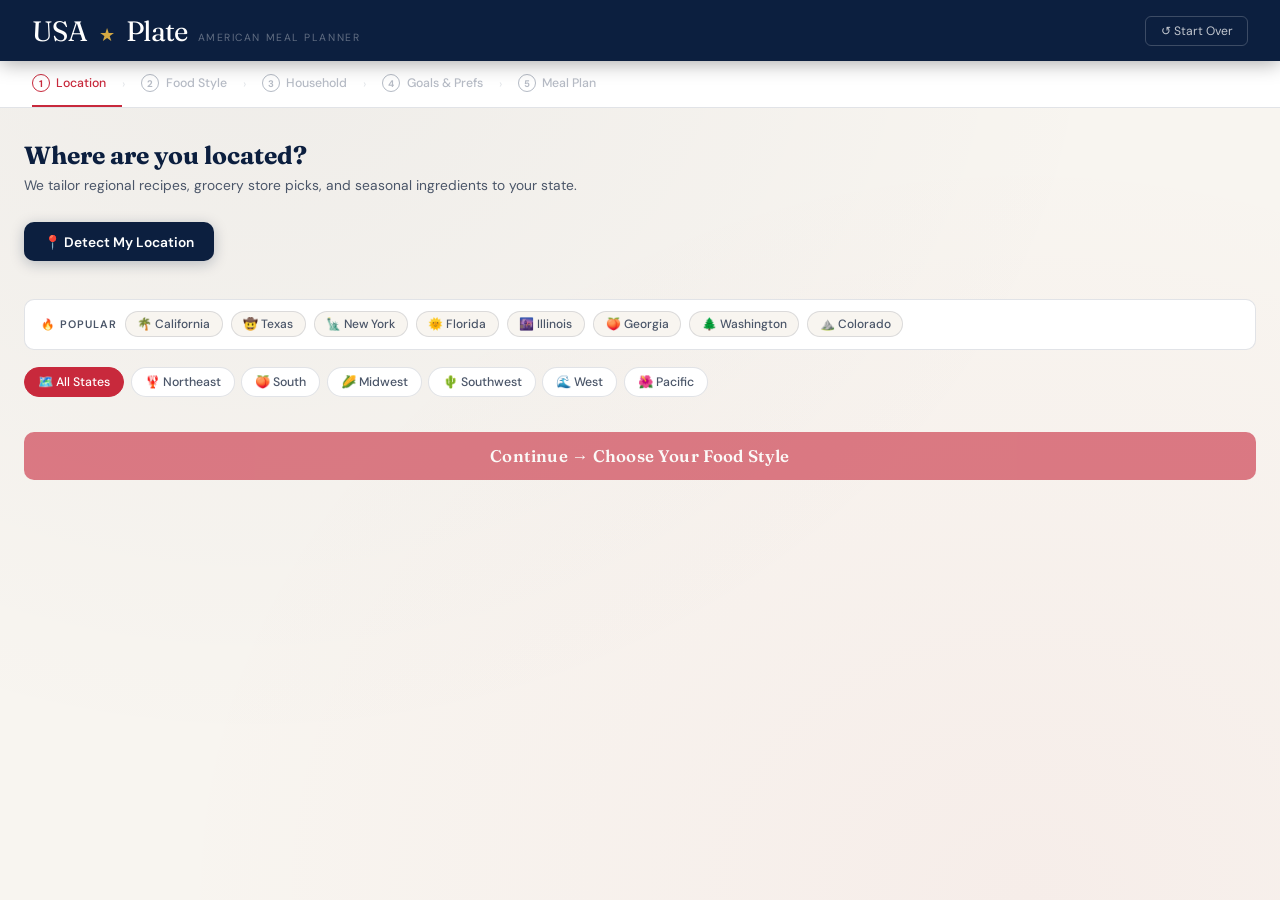
==== index.html @ 96b3f81d "Add files via upload" ====
<!DOCTYPE html>
<html lang="en">
<head>
<meta charset="UTF-8">
<meta name="viewport" content="width=device-width, initial-scale=1.0">
<title>USA Plate — American Meal Planner</title>
<link href="https://fonts.googleapis.com/css2?family=Fraunces:ital,opsz,wght@0,9..144,400;0,9..144,600;0,9..144,700;1,9..144,400&family=DM+Sans:opsz,wght@9..40,300;9..40,400;9..40,500;9..40,600&display=swap" rel="stylesheet">
<style>
:root{
  --navy:#0C1F3F;--red:#C8293C;--gold:#D4A843;--cream:#F8F5F0;--slate:#4A5568;--steel:#E2E8F0;
  --mint:#1A6B4A;--sky:#1A5F8A;--border:rgba(12,31,63,0.12);--shadow:0 4px 24px rgba(12,31,63,0.09);
  --red-light:rgba(200,41,60,0.08);--navy-light:rgba(12,31,63,0.06)
}
*{box-sizing:border-box;margin:0;padding:0}
body{font-family:'DM Sans',sans-serif;background:var(--cream);color:var(--navy);min-height:100vh;
  background-image:radial-gradient(ellipse at 20% 0%,rgba(12,31,63,0.04) 0%,transparent 60%),
  radial-gradient(ellipse at 80% 100%,rgba(200,41,60,0.04) 0%,transparent 60%)}

/* ── HEADER ── */
header{background:var(--navy);padding:.85rem 2rem;display:flex;align-items:center;justify-content:space-between;position:sticky;top:0;z-index:100;box-shadow:0 2px 20px rgba(0,0,0,0.35)}
.logo{display:flex;align-items:baseline;gap:.6rem}
.logo-text{font-family:'Fraunces',serif;font-size:1.75rem;color:#fff;letter-spacing:-.02em}
.logo-star{color:var(--gold);font-size:1.1rem;margin:0 .1rem}
.logo-tagline{font-size:.65rem;color:rgba(255,255,255,0.35);letter-spacing:.15em;text-transform:uppercase}
.hdr-btn{background:transparent;border:1px solid rgba(255,255,255,0.2);color:rgba(255,255,255,0.75);padding:.38rem .9rem;border-radius:6px;cursor:pointer;font-family:'DM Sans',sans-serif;font-size:.76rem;transition:all .2s}
.hdr-btn:hover{background:rgba(255,255,255,0.08);border-color:rgba(255,255,255,0.4);color:#fff}

/* ── STEP BAR ── */
.steps-bar{display:flex;align-items:center;background:#fff;border-bottom:1.5px solid var(--border);padding:0 2rem;overflow-x:auto;gap:0}
.step{display:flex;align-items:center;gap:.4rem;padding:.82rem 1rem .82rem 0;font-size:.77rem;font-weight:500;color:rgba(12,31,63,0.3);white-space:nowrap;border-bottom:2.5px solid transparent;transition:all .2s}
.step.active{color:var(--red);border-bottom-color:var(--red)}
.step.done{color:var(--mint);cursor:pointer}
.step-num{width:18px;height:18px;border-radius:50%;border:1.5px solid currentColor;display:flex;align-items:center;justify-content:center;font-size:.6rem;font-weight:700;flex-shrink:0}
.step.done .step-num{background:var(--mint);border-color:var(--mint);color:#fff}
.step-arrow{color:var(--border);margin-right:1rem;font-size:.75rem;flex-shrink:0}

main{max-width:1320px;margin:0 auto;padding:2rem 1.5rem}
.screen{display:none;animation:fadeUp .3s ease}
.screen.active{display:block}
@keyframes fadeUp{from{opacity:0;transform:translateY(10px)}to{opacity:1;transform:translateY(0)}}

.section-title{font-family:'Fraunces',serif;font-size:1.55rem;margin-bottom:.3rem;color:var(--navy)}
.section-sub{font-size:.86rem;color:var(--slate);margin-bottom:1.6rem;line-height:1.55}
.back-btn{background:transparent;border:1.5px solid var(--border);color:var(--slate);padding:.4rem .9rem;border-radius:7px;cursor:pointer;font-family:'DM Sans',sans-serif;font-size:.79rem;font-weight:500;display:flex;align-items:center;gap:.3rem;margin-bottom:1.2rem;transition:all .2s;width:fit-content}
.back-btn:hover{border-color:var(--red);color:var(--red)}

/* ── REGION PICKER ── */
.detect-btn{display:flex;align-items:center;gap:.5rem;background:var(--navy);color:#fff;border:none;padding:.65rem 1.25rem;border-radius:10px;cursor:pointer;font-family:'DM Sans',sans-serif;font-size:.86rem;font-weight:600;margin-bottom:1.2rem;transition:all .2s;box-shadow:0 3px 14px rgba(12,31,63,0.25)}
.detect-btn:hover{background:#1a3260;box-shadow:0 5px 20px rgba(12,31,63,0.35);transform:translateY(-1px)}
.detect-btn:disabled{opacity:.55;cursor:not-allowed;transform:none}
.detect-status{font-size:.76rem;color:var(--slate)}
.popular-row{display:flex;align-items:center;gap:.5rem;flex-wrap:wrap;margin-bottom:1.1rem;padding:.7rem 1rem;background:#fff;border:1px solid var(--border);border-radius:10px}
.popular-label{font-size:.68rem;font-weight:600;text-transform:uppercase;letter-spacing:.09em;color:var(--slate);flex-shrink:0}
.pop-chip{padding:.25rem .72rem;border:1.5px solid var(--border);border-radius:20px;cursor:pointer;font-size:.75rem;font-weight:500;background:var(--cream);color:var(--slate);transition:all .15s}
.pop-chip:hover{border-color:var(--red);color:var(--red)}
.pop-chip.sel{border-color:var(--red);background:var(--red-light);color:var(--red)}
.zone-tabs{display:flex;gap:.4rem;flex-wrap:wrap;margin-bottom:1rem}
.zone-tab{padding:.36rem .82rem;border:1.5px solid var(--border);border-radius:20px;cursor:pointer;font-size:.77rem;font-weight:500;background:#fff;color:var(--slate);transition:all .18s;font-family:'DM Sans',sans-serif}
.zone-tab:hover{border-color:var(--navy);color:var(--navy)}
.zone-tab.active{background:var(--red);color:#fff;border-color:var(--red)}
.state-grid{display:grid;grid-template-columns:repeat(auto-fill,minmax(150px,1fr));gap:.48rem;margin-bottom:1.2rem}
.state-card{padding:.58rem .82rem;border:1.5px solid var(--border);border-radius:9px;cursor:pointer;font-size:.81rem;font-weight:500;background:#fff;transition:all .15s;display:flex;align-items:center;gap:.4rem;color:var(--slate)}
.state-card:hover{border-color:var(--navy);color:var(--navy);background:var(--navy-light)}
.state-card.selected{border-color:var(--red);background:var(--red-light);color:var(--red);font-weight:600}
.state-flag{font-size:.95rem;flex-shrink:0}

/* ── CUISINE STYLE ── */
.style-grid{display:grid;grid-template-columns:repeat(auto-fill,minmax(200px,1fr));gap:.85rem;margin-bottom:1.6rem}
.style-card{border:1.5px solid var(--border);border-radius:13px;padding:1.1rem;cursor:pointer;background:#fff;transition:all .2s;position:relative;overflow:hidden}
.style-card::before{content:'';position:absolute;top:0;left:0;right:0;height:3px;background:var(--accent,var(--navy))}
.style-card:hover{border-color:var(--navy);box-shadow:var(--shadow)}
.style-card.selected{border-color:var(--red);box-shadow:0 0 0 3px rgba(200,41,60,0.1)}
.style-icon{font-size:1.6rem;margin-bottom:.45rem}
.style-name{font-weight:700;font-size:.9rem;margin-bottom:.18rem;color:var(--navy)}
.style-states{font-size:.7rem;color:var(--slate);line-height:1.4;margin-bottom:.2rem}
.style-desc{font-size:.68rem;color:var(--slate);font-style:italic;line-height:1.4}

/* ── HOUSEHOLD ── */
.panel{background:#fff;border-radius:12px;padding:1.2rem;border:1px solid var(--border);margin-bottom:1.1rem}
.panel-header{display:flex;align-items:center;justify-content:space-between;margin-bottom:.85rem}
.panel-title{font-family:'Fraunces',serif;font-size:1.05rem;display:flex;align-items:center;gap:.4rem}
.add-btn{background:var(--red);color:#fff;border:none;padding:.33rem .82rem;border-radius:6px;cursor:pointer;font-family:'DM Sans',sans-serif;font-size:.76rem;font-weight:600;transition:all .2s}
.add-btn:hover{background:#a8202f}
.person-row{display:grid;grid-template-columns:110px 1fr 130px 120px auto;gap:.5rem;margin-bottom:.5rem;align-items:center}
.person-col-headers{display:grid;grid-template-columns:110px 1fr 130px 120px 28px;gap:.5rem;margin-bottom:.3rem}
.fi{padding:.56rem .82rem;border:1.5px solid var(--border);border-radius:7px;font-family:'DM Sans',sans-serif;font-size:.83rem;background:var(--cream);outline:none;transition:border .2s;width:100%}
.fi:focus{border-color:var(--red);background:#fff}
.fi-date{padding:.53rem .68rem}
.remove-btn{width:28px;height:28px;border-radius:50%;border:1.5px solid var(--border);background:transparent;cursor:pointer;display:flex;align-items:center;justify-content:center;color:var(--slate);font-size:.85rem;transition:all .2s;flex-shrink:0}
.remove-btn:hover{border-color:var(--red);color:var(--red)}
.col-label{font-size:.63rem;font-weight:600;text-transform:uppercase;letter-spacing:.08em;color:var(--slate);padding-bottom:.3rem}

/* ── PREFS ── */
.meta-row{display:grid;grid-template-columns:1fr 1fr 1fr;gap:.9rem;margin-bottom:1.3rem}
.field-group{display:flex;flex-direction:column;gap:.3rem}
.field-label{font-size:.72rem;font-weight:600;text-transform:uppercase;letter-spacing:.07em;color:var(--slate)}
.field-select,.field-input{padding:.6rem .85rem;border:1.5px solid var(--border);border-radius:8px;font-family:'DM Sans',sans-serif;font-size:.85rem;background:#fff;outline:none;cursor:pointer;transition:border .2s;color:var(--navy)}
.field-select:focus,.field-input:focus{border-color:var(--red)}

/* DIET GOAL */
.goal-grid{display:grid;grid-template-columns:repeat(auto-fill,minmax(155px,1fr));gap:.65rem;margin-bottom:1.3rem}
.goal-chip{padding:.72rem 1rem;border:1.5px solid var(--border);border-radius:10px;cursor:pointer;background:#fff;transition:all .18s;display:flex;align-items:flex-start;gap:.55rem}
.goal-chip.selected{border-color:var(--red);background:var(--red-light)}
.goal-icon{font-size:1.3rem;flex-shrink:0;margin-top:.05rem}
.goal-label{font-size:.8rem;font-weight:600;color:var(--navy)}
.goal-desc{font-size:.67rem;color:var(--slate);line-height:1.35;margin-top:.1rem}

/* DIET TYPE */
.diet-grid{display:grid;grid-template-columns:repeat(auto-fill,minmax(145px,1fr));gap:.6rem;margin-bottom:1.3rem}
.diet-chip{padding:.65rem .9rem;border:1.5px solid var(--border);border-radius:10px;cursor:pointer;background:#fff;transition:all .18s;text-align:center}
.diet-chip.selected{border-color:var(--red);background:var(--red-light)}
.diet-chip-icon{font-size:1.2rem;margin-bottom:.2rem}
.diet-chip-label{font-size:.78rem;font-weight:600;color:var(--navy)}
.diet-chip-desc{font-size:.63rem;color:var(--slate);margin-top:.08rem}

/* OPTIONS */
.options-grid{display:grid;grid-template-columns:repeat(auto-fill,minmax(175px,1fr));gap:.6rem;margin-bottom:1.3rem}
.opt-card{border:1.5px solid var(--border);border-radius:9px;padding:.7rem .9rem;cursor:pointer;background:#fff;transition:all .18s;display:flex;align-items:center;gap:.55rem;font-size:.8rem;font-weight:500;color:var(--slate)}
.opt-card.active{border-color:var(--red);background:var(--red-light);color:var(--navy)}
.opt-card .opt-icon{font-size:1rem;flex-shrink:0}

/* CALORIE INPUT */
.calorie-row{display:flex;align-items:center;gap:.7rem;margin-bottom:1.3rem;flex-wrap:wrap}
.calorie-preset{padding:.3rem .7rem;border:1.5px solid var(--border);border-radius:20px;cursor:pointer;font-size:.75rem;font-weight:500;background:#fff;color:var(--slate);transition:all .15s}
.calorie-preset:hover,.calorie-preset.active{border-color:var(--red);color:var(--red)}

/* ── GENERATE ── */
.generate-btn{display:block;width:100%;padding:.85rem;background:var(--red);color:#fff;border:none;border-radius:10px;font-family:'Fraunces',serif;font-size:1.05rem;font-weight:600;cursor:pointer;transition:all .2s;letter-spacing:.01em;margin-top:1.2rem}
.generate-btn:hover{background:#a8202f;box-shadow:0 6px 20px rgba(200,41,60,0.3)}
.generate-btn:disabled{opacity:.6;cursor:not-allowed;box-shadow:none}

/* ── PLAN LAYOUT ── */
.plan-layout{display:grid;grid-template-columns:1fr 350px;gap:1.6rem;align-items:start}
.plan-toolbar{display:flex;align-items:center;justify-content:space-between;margin-bottom:1rem;flex-wrap:wrap;gap:.5rem}
.toolbar-left{display:flex;align-items:center;gap:.8rem}
.view-toggle{display:flex;background:#fff;border:1.5px solid var(--border);border-radius:8px;overflow:hidden}
.view-btn{padding:.38rem .88rem;font-size:.78rem;font-weight:500;cursor:pointer;border:none;background:transparent;font-family:'DM Sans',sans-serif;color:var(--slate);transition:all .18s}
.view-btn.active{background:var(--navy);color:#fff}
.view-label{font-size:.82rem;color:var(--slate);font-weight:500}
.nav-btn{padding:.38rem .85rem;background:#fff;border:1.5px solid var(--border);border-radius:7px;cursor:pointer;font-size:.78rem;font-weight:500;color:var(--slate);font-family:'DM Sans',sans-serif;transition:all .18s}
.nav-btn:hover:not(:disabled){border-color:var(--navy);color:var(--navy)}
.nav-btn:disabled{opacity:.38;cursor:default}

/* DAY CARDS */
.week-grid{display:grid;grid-template-columns:repeat(7,1fr);gap:.55rem}
.day-card{background:#fff;border:1.5px solid var(--border);border-radius:11px;overflow:hidden;transition:all .2s}
.day-card:hover{box-shadow:var(--shadow)}
.day-card.holiday-day{border-color:rgba(212,168,67,0.4);background:rgba(212,168,67,0.02)}
.day-card.eatout-day{border-color:rgba(26,95,138,0.3);background:rgba(26,95,138,0.02)}
.day-card.prepday-day{border-color:rgba(26,107,74,0.3);background:rgba(26,107,74,0.02)}
.day-header{background:var(--navy);padding:.42rem .62rem;display:flex;align-items:center;justify-content:space-between}
.day-card.holiday-day .day-header{background:var(--gold)}
.day-card.eatout-day .day-header{background:var(--sky)}
.day-card.prepday-day .day-header{background:var(--mint)}
.day-name{font-weight:700;font-size:.72rem;color:#fff}
.day-date-mini{font-size:.62rem;color:rgba(255,255,255,0.6)}
.day-meta{display:flex;gap:.28rem;flex-wrap:wrap}
.tag{display:inline-flex;align-items:center;gap:.18rem;font-size:.58rem;padding:.08rem .32rem;border-radius:10px;font-weight:600}
.tag.holiday{background:rgba(212,168,67,0.25);color:#7a5e00}
.tag.eatout{background:rgba(255,255,255,0.2);color:#fff}
.day-meals{padding:.52rem}
.meal-cell{padding:.38rem .44rem;border-radius:7px;background:var(--cream);margin-bottom:.35rem;position:relative}
.meal-cell:last-child{margin-bottom:0}
.meal-type{font-size:.59rem;font-weight:600;text-transform:uppercase;letter-spacing:.07em;color:var(--slate);display:flex;align-items:center;gap:.28rem;margin-bottom:.18rem}
.meal-dot{width:5px;height:5px;border-radius:50%;flex-shrink:0}
.meal-dot.breakfast{background:#D4A843}
.meal-dot.lunch{background:var(--red)}
.meal-dot.dinner{background:var(--navy)}
.meal-dot.snack{background:var(--mint)}
.meal-main{font-size:.77rem;font-weight:600;color:var(--navy);line-height:1.3}
.meal-side{font-size:.67rem;color:var(--slate);margin-top:.06rem}
.swap-btn{position:absolute;top:.32rem;right:.32rem;background:transparent;border:none;cursor:pointer;font-size:.7rem;color:var(--slate);opacity:0;transition:opacity .18s}
.meal-cell:hover .swap-btn{opacity:1}
.calorie-tag{font-size:.6rem;color:var(--mint);font-weight:600;margin-top:.12rem}
.macro-bar{height:3px;border-radius:2px;background:var(--steel);margin-top:.2rem;overflow:hidden;display:flex}
.macro-p{background:var(--red);height:100%}
.macro-c{background:var(--gold);height:100%}
.macro-f{background:var(--sky);height:100%}

/* PREP DAY BADGE */
.prep-badge{font-size:.59rem;font-weight:700;color:var(--mint);text-transform:uppercase;letter-spacing:.06em;padding:.08rem .36rem;background:rgba(26,107,74,0.1);border-radius:10px;display:inline-block;margin-top:.18rem}
.prep-time-badge{display:inline-flex;align-items:center;gap:.15rem;font-size:.59rem;font-weight:600;padding:.08rem .34rem;border-radius:10px;margin-top:.18rem}
.prep-time-badge.quick{background:rgba(26,107,74,0.1);color:var(--mint)}
.prep-time-badge.medium{background:rgba(212,168,67,0.12);color:#7a5e00}
.prep-time-badge.slow{background:rgba(200,41,60,0.08);color:var(--red)}
.repeat-warn{font-size:.58rem;color:var(--red);background:rgba(200,41,60,0.07);border-radius:4px;padding:.06rem .28rem;margin-top:.12rem;display:inline-block}

/* LEGEND */
.legend{display:flex;gap:.9rem;flex-wrap:wrap;margin-bottom:.8rem;font-size:.72rem;color:var(--slate)}
.legend-item{display:flex;align-items:center;gap:.3rem}
.legend-dot{width:7px;height:7px;border-radius:50%;flex-shrink:0}

/* MONTH VIEW */
.month-grid{display:grid;grid-template-columns:repeat(7,1fr);gap:.35rem;margin-bottom:.35rem}
.month-day-hdr{font-size:.66rem;font-weight:600;text-align:center;color:var(--slate);padding:.3rem 0}
.month-cell{background:#fff;border:1px solid var(--border);border-radius:7px;padding:.4rem;min-height:80px;cursor:pointer;transition:all .15s;position:relative;overflow:hidden}
.month-cell:hover{border-color:var(--red);box-shadow:0 2px 8px rgba(200,41,60,0.08)}
.month-cell.empty{background:transparent;border-color:transparent;cursor:default}
.month-num{font-size:.72rem;font-weight:700;color:var(--slate);margin-bottom:.22rem;display:flex;align-items:center;justify-content:space-between}
.month-dots{display:flex;gap:.18rem;align-items:center}
.mdot{width:5px;height:5px;border-radius:50%}
.mdot.holiday{background:var(--gold)}
.mdot.eatout{background:var(--sky)}
.month-meal-mini{font-size:.58rem;line-height:1.3;color:var(--navy)}
.month-meal-mini .mb{color:var(--slate)}
.month-holiday-bar{position:absolute;bottom:0;left:0;right:0;height:2.5px;background:var(--gold)}

/* ── SIDEBAR ── */
/* BUDGET */
.budget-panel{background:linear-gradient(135deg,var(--navy),#1a3260);border-radius:13px;padding:1rem 1.1rem;margin-bottom:.9rem;color:#fff;position:relative;overflow:hidden}
.budget-panel::before{content:'$';position:absolute;right:.8rem;top:50%;transform:translateY(-50%);font-size:4rem;font-family:'Fraunces',serif;color:rgba(255,255,255,0.05);font-weight:700;pointer-events:none}
.budget-title{font-family:'Fraunces',serif;font-size:.9rem;color:var(--gold);margin-bottom:.6rem;display:flex;align-items:center;gap:.4rem}
.budget-tier-row{display:flex;gap:.3rem;margin-bottom:.65rem}
.budget-tier{padding:.2rem .58rem;border-radius:20px;font-size:.66rem;font-weight:600;cursor:pointer;border:1px solid rgba(255,255,255,0.15);color:rgba(255,255,255,0.5);background:transparent;font-family:'DM Sans',sans-serif;transition:all .18s}
.budget-tier.active{background:var(--gold);color:var(--navy);border-color:var(--gold)}
.budget-totals{display:grid;grid-template-columns:1fr 1fr;gap:.5rem;margin-bottom:.55rem}
.budget-item{background:rgba(255,255,255,0.07);border-radius:8px;padding:.5rem .68rem}
.budget-item-label{font-size:.59rem;text-transform:uppercase;letter-spacing:.08em;color:rgba(255,255,255,0.42);margin-bottom:.16rem}
.budget-item-val{font-size:1.08rem;font-weight:700;color:var(--gold);font-family:'Fraunces',serif}
.budget-item-sub{font-size:.57rem;color:rgba(255,255,255,0.3);margin-top:.04rem}
.budget-bar-row{display:flex;gap:.32rem;align-items:center;margin-bottom:.12rem}
.budget-bar-label{font-size:.61rem;color:rgba(255,255,255,0.45);width:50px;flex-shrink:0}
.budget-bar-track{flex:1;height:5px;background:rgba(255,255,255,0.1);border-radius:3px;overflow:hidden}
.budget-bar-fill{height:100%;border-radius:3px;transition:width .5s ease}
.budget-bar-amt{font-size:.61rem;color:rgba(255,255,255,0.5);width:40px;text-align:right;flex-shrink:0}
.budget-tip{font-size:.63rem;color:rgba(212,168,67,0.85);background:rgba(212,168,67,0.1);border-radius:5px;padding:.2rem .48rem;text-align:center;margin-top:.4rem}

/* MACRO PANEL */
.macro-panel{background:#fff;border:1px solid var(--border);border-radius:12px;padding:.9rem;margin-bottom:.8rem}
.macro-title{font-size:.67rem;font-weight:700;text-transform:uppercase;letter-spacing:.09em;color:var(--slate);margin-bottom:.6rem}
.macro-week-bars{display:flex;flex-direction:column;gap:.4rem}
.macro-row{display:flex;align-items:center;gap:.45rem}
.macro-lbl{font-size:.67rem;color:var(--slate);width:58px;flex-shrink:0}
.macro-track{flex:1;height:7px;background:var(--steel);border-radius:4px;overflow:hidden}
.macro-fill{height:100%;border-radius:4px;transition:width .6s ease}
.macro-pct{font-size:.61rem;color:var(--slate);width:28px;text-align:right;flex-shrink:0}

/* SEASON BANNER */
.season-banner{border-radius:10px;padding:.58rem 1rem;margin-bottom:.8rem;display:flex;align-items:center;gap:.6rem;font-size:.79rem;font-weight:500;line-height:1.4}
.season-banner.summer{background:rgba(212,168,67,0.1);border:1px solid rgba(212,168,67,0.3);color:#7a5e00}
.season-banner.fall{background:rgba(200,41,60,0.07);border:1px solid rgba(200,41,60,0.2);color:var(--red)}
.season-banner.winter{background:rgba(12,31,63,0.06);border:1px solid rgba(12,31,63,0.15);color:var(--navy)}
.season-banner.spring{background:rgba(26,107,74,0.07);border:1px solid rgba(26,107,74,0.18);color:var(--mint)}

/* GROCERY */
.grocery-panel{background:#fff;border:1px solid var(--border);border-radius:13px;overflow:hidden;box-shadow:var(--shadow);position:sticky;top:4.1rem}
.grocery-header{background:var(--navy);padding:.82rem 1.1rem;display:flex;align-items:center;justify-content:space-between}
.grocery-header h3{color:var(--gold);font-family:'Fraunces',serif;font-size:.95rem}
.grocery-scope-badge{background:rgba(212,168,67,0.15);color:var(--gold);font-size:.63rem;font-weight:600;padding:.1rem .42rem;border-radius:20px}
.grocery-body{padding:.9rem;max-height:320px;overflow-y:auto}
.grocery-body::-webkit-scrollbar{width:3px}
.grocery-body::-webkit-scrollbar-thumb{background:var(--border);border-radius:3px}
.grocery-cat{margin-bottom:.82rem}
.grocery-cat-name{font-size:.63rem;font-weight:700;text-transform:uppercase;letter-spacing:.1em;color:var(--slate);margin-bottom:.32rem;padding-bottom:.18rem;border-bottom:1px solid var(--border)}
.grocery-item{display:flex;align-items:center;gap:.4rem;padding:.18rem 0;font-size:.77rem;border-bottom:1px dashed rgba(12,31,63,0.06);cursor:pointer;transition:opacity .2s}
.grocery-item:last-child{border-bottom:none}
.grocery-item.checked{opacity:.35;text-decoration:line-through}
.grocery-checkbox{width:13px;height:13px;border-radius:3px;border:1.5px solid var(--border);flex-shrink:0;display:flex;align-items:center;justify-content:center;font-size:.55rem;transition:all .18s}
.grocery-item.checked .grocery-checkbox{background:var(--mint);border-color:var(--mint);color:#fff}
.grocery-item-name{flex:1}
.grocery-qty{font-size:.67rem;color:var(--slate);font-weight:500;white-space:nowrap}
.grocery-tip-box{background:rgba(212,168,67,0.07);border-left:3px solid var(--gold);padding:.5rem .72rem;margin:.6rem .9rem 0;border-radius:0 6px 6px 0}
.grocery-tip-title{font-size:.63rem;font-weight:700;text-transform:uppercase;letter-spacing:.07em;color:var(--gold);margin-bottom:.14rem}
.grocery-tip-text{font-size:.72rem;color:var(--slate);line-height:1.45}
.grocery-actions{padding:.6rem .9rem .9rem;display:flex;flex-direction:column;gap:.38rem}
.grocery-btn{width:100%;padding:.56rem;background:transparent;border:1.5px solid var(--red);color:var(--red);border-radius:7px;cursor:pointer;font-family:'DM Sans',sans-serif;font-size:.75rem;font-weight:600;transition:all .18s;display:flex;align-items:center;justify-content:center;gap:.26rem}
.grocery-btn:hover{background:var(--red-light)}
.grocery-btn.dark{background:var(--navy);color:var(--gold);border-color:var(--navy)}
.grocery-btn.green{border-color:var(--mint);color:var(--mint)}
.grocery-btn.green:hover{background:rgba(26,107,74,0.07)}

/* MODAL */
.modal-overlay{position:fixed;inset:0;background:rgba(12,31,63,0.5);z-index:200;display:flex;align-items:center;justify-content:center;padding:1rem;opacity:0;pointer-events:none;transition:opacity .22s;backdrop-filter:blur(3px)}
.modal-overlay.open{opacity:1;pointer-events:all}
.modal{background:#fff;border-radius:16px;max-width:580px;width:100%;max-height:88vh;overflow-y:auto;box-shadow:0 20px 60px rgba(0,0,0,0.22);animation:modalIn .22s ease}
@keyframes modalIn{from{transform:scale(.96);opacity:0}to{transform:scale(1);opacity:1}}
.modal-header{background:var(--navy);padding:.9rem 1.2rem;border-radius:16px 16px 0 0;display:flex;align-items:center;justify-content:space-between;position:sticky;top:0;z-index:1}
.modal-title{color:var(--gold);font-family:'Fraunces',serif;font-size:1.02rem}
.modal-close{background:transparent;border:none;color:rgba(255,255,255,0.4);font-size:1.25rem;cursor:pointer;line-height:1;transition:color .2s}
.modal-close:hover{color:#fff}
.modal-body{padding:1.1rem}
.modal-meal-sec{margin-bottom:.9rem;padding-bottom:.9rem;border-bottom:1px solid var(--border)}
.modal-meal-sec:last-of-type{border-bottom:none}
.modal-meal-type{font-size:.66rem;font-weight:600;text-transform:uppercase;letter-spacing:.09em;color:var(--slate);margin-bottom:.32rem;display:flex;align-items:center;gap:.3rem}
.modal-meal-name{font-size:1rem;font-weight:700;font-family:'Fraunces',serif;margin-bottom:.14rem;color:var(--navy)}
.modal-meal-side{font-size:.79rem;color:var(--slate)}
.modal-macros{display:flex;gap:.6rem;margin-top:.35rem;flex-wrap:wrap}
.modal-macro{font-size:.67rem;padding:.1rem .42rem;border-radius:10px;font-weight:600}
.modal-macro.p{background:rgba(200,41,60,0.08);color:var(--red)}
.modal-macro.c{background:rgba(212,168,67,0.12);color:#7a5e00}
.modal-macro.f{background:rgba(26,95,138,0.08);color:var(--sky)}
.modal-macro.cal{background:rgba(12,31,63,0.07);color:var(--navy)}
.show-swap{font-size:.7rem;color:var(--red);background:transparent;border:none;cursor:pointer;font-family:'DM Sans',sans-serif;margin-top:.3rem;text-decoration:underline}
.swap-opts{display:grid;grid-template-columns:repeat(auto-fill,minmax(115px,1fr));gap:.3rem;margin-top:.5rem}
.swap-opt{padding:.36rem .58rem;border:1.5px solid var(--border);border-radius:6px;font-size:.73rem;cursor:pointer;transition:all .15s;background:#fff;font-family:'DM Sans',sans-serif;color:var(--slate)}
.swap-opt:hover{border-color:var(--red);color:var(--red)}

/* RECIPE */
.recipe-toggle{display:flex;align-items:center;gap:.35rem;font-size:.73rem;color:var(--mint);background:rgba(26,107,74,0.07);border:1px solid rgba(26,107,74,0.18);border-radius:7px;padding:.3rem .7rem;cursor:pointer;font-family:'DM Sans',sans-serif;font-weight:600;margin-top:.52rem;transition:all .18s;width:100%;justify-content:center}
.recipe-toggle:hover{background:rgba(26,107,74,0.12)}
.recipe-box{display:none;margin-top:.52rem;background:rgba(26,107,74,0.03);border:1px solid rgba(26,107,74,0.14);border-radius:9px;overflow:hidden;animation:fadeUp .2s ease}
.recipe-box.open{display:block}
.recipe-section-hdr{font-size:.63rem;font-weight:700;text-transform:uppercase;letter-spacing:.1em;padding:.48rem .82rem .22rem;color:var(--mint)}
.recipe-ingredients{padding:0 .82rem .48rem;display:flex;flex-direction:column;gap:.18rem}
.recipe-ing{font-size:.76rem;color:var(--navy);display:flex;align-items:baseline;gap:.38rem;padding:.1rem 0;border-bottom:1px dashed rgba(26,107,74,0.1)}
.recipe-ing:last-child{border-bottom:none}
.recipe-ing-amt{font-size:.68rem;color:var(--slate);min-width:62px;flex-shrink:0;font-weight:500}
.recipe-steps{padding:0 .82rem .65rem;counter-reset:step}
.recipe-step{font-size:.76rem;color:var(--navy);padding:.42rem 0 .42rem 1.85rem;border-bottom:1px dashed rgba(26,107,74,0.08);position:relative;line-height:1.45;counter-increment:step}
.recipe-step:last-child{border-bottom:none}
.recipe-step::before{content:counter(step);position:absolute;left:0;top:.4rem;width:1.28rem;height:1.28rem;background:var(--navy);color:#fff;border-radius:50%;font-size:.59rem;font-weight:700;display:flex;align-items:center;justify-content:center}
.recipe-tip{font-size:.7rem;color:var(--red);background:rgba(200,41,60,0.05);padding:.38rem .82rem;border-top:1px solid rgba(200,41,60,0.1);font-style:italic}
.recipe-no-data{font-size:.75rem;color:var(--slate);padding:.58rem .82rem;text-align:center}

/* BADGES */
.badge-row{display:flex;align-items:center;gap:.4rem;flex-wrap:wrap;margin-bottom:.9rem}
.info-badge{padding:.24rem .62rem;border-radius:20px;font-size:.7rem;font-weight:500;background:var(--red-light);color:var(--red);border:1px solid rgba(200,41,60,0.18)}
.info-badge.green{background:rgba(26,107,74,0.08);color:var(--mint);border-color:rgba(26,107,74,0.18)}
.info-badge.blue{background:rgba(26,95,138,0.08);color:var(--sky);border-color:rgba(26,95,138,0.18)}
.info-badge.gold{background:rgba(212,168,67,0.1);color:#7a5e00;border-color:rgba(212,168,67,0.25)}

.spinner{display:inline-block;width:15px;height:15px;border:2px solid rgba(255,255,255,0.3);border-top-color:#fff;border-radius:50%;animation:spin .6s linear infinite;vertical-align:middle;margin-right:.36rem}
@keyframes spin{to{transform:rotate(360deg)}}
.toast{position:fixed;bottom:1.5rem;left:50%;transform:translateX(-50%) translateY(20px);background:var(--navy);color:#fff;padding:.55rem 1.3rem;border-radius:30px;font-size:.82rem;font-weight:500;opacity:0;transition:all .3s;z-index:300;pointer-events:none;white-space:nowrap}
.toast.show{opacity:1;transform:translateX(-50%) translateY(0)}

/* PREP MODE BANNER */
.prep-mode-banner{border-radius:10px;padding:.65rem 1rem;margin-bottom:1rem;background:rgba(26,107,74,0.07);border:1px solid rgba(26,107,74,0.2);display:flex;align-items:flex-start;gap:.6rem}
.prep-mode-banner.hidden{display:none}
.prep-mode-icon{font-size:1.2rem;flex-shrink:0;margin-top:.05rem}
.prep-mode-text{font-size:.79rem;color:var(--mint);font-weight:500;line-height:1.4}

/* PRINT */
@media print{
  header,.steps-bar,.plan-toolbar .view-toggle,.nav-btn,.back-btn,.hdr-btn,.swap-btn,.grocery-actions,.grocery-tip-box,.show-swap,.swap-opts,.modal-overlay,.budget-panel,.macro-panel,.season-banner,.recipe-toggle,.recipe-box,.prep-mode-banner{display:none!important}
  body{background:white}
  .plan-layout{display:grid;grid-template-columns:1fr 220px;gap:.6rem}
  .grocery-panel{position:static;box-shadow:none}
  .grocery-body{max-height:none}
  .day-card{break-inside:avoid;box-shadow:none;margin-bottom:.42rem}
  main{padding:.4rem}
}
@media(max-width:1080px){.plan-layout{grid-template-columns:1fr}.grocery-panel{position:static}.week-grid{grid-template-columns:repeat(4,1fr)}}
@media(max-width:680px){.week-grid{grid-template-columns:repeat(2,1fr)}.meta-row{grid-template-columns:1fr 1fr}.goal-grid{grid-template-columns:1fr 1fr}}
</style>
</head>
<body>

<header>
  <div class="logo">
    <span class="logo-text">USA</span>
    <span class="logo-star">★</span>
    <span class="logo-text">Plate</span>
    <span class="logo-tagline">American Meal Planner</span>
  </div>
  <button class="hdr-btn" onclick="resetAll()">↺ Start Over</button>
</header>

<div class="steps-bar">
  <div class="step active" id="step1"><span class="step-num">1</span> Location</div>
  <span class="step-arrow">›</span>
  <div class="step" id="step2"><span class="step-num">2</span> Food Style</div>
  <span class="step-arrow">›</span>
  <div class="step" id="step3"><span class="step-num">3</span> Household</div>
  <span class="step-arrow">›</span>
  <div class="step" id="step4"><span class="step-num">4</span> Goals & Prefs</div>
  <span class="step-arrow">›</span>
  <div class="step" id="step5"><span class="step-num">5</span> Meal Plan</div>
</div>

<main>

<!-- S1: STATE -->
<div class="screen active" id="screen-state">
  <h2 class="section-title">Where are you located?</h2>
  <p class="section-sub">We tailor regional recipes, grocery store picks, and seasonal ingredients to your state.</p>
  <div style="display:flex;align-items:center;gap:.8rem;margin-bottom:1.2rem;flex-wrap:wrap">
    <button class="detect-btn" id="detect-btn" onclick="detectLocation()">📍 Detect My Location</button>
    <span id="detect-status" class="detect-status"></span>
  </div>
  <div class="popular-row">
    <span class="popular-label">🔥 Popular</span>
    <span class="pop-chip" onclick="selectState('California')">🌴 California</span>
    <span class="pop-chip" onclick="selectState('Texas')">🤠 Texas</span>
    <span class="pop-chip" onclick="selectState('New York')">🗽 New York</span>
    <span class="pop-chip" onclick="selectState('Florida')">🌞 Florida</span>
    <span class="pop-chip" onclick="selectState('Illinois')">🌆 Illinois</span>
    <span class="pop-chip" onclick="selectState('Georgia')">🍑 Georgia</span>
    <span class="pop-chip" onclick="selectState('Washington')">🌲 Washington</span>
    <span class="pop-chip" onclick="selectState('Colorado')">⛰️ Colorado</span>
  </div>
  <div class="zone-tabs" id="zone-tabs">
    <button class="zone-tab active" onclick="filterZone('all',this)">🗺️ All States</button>
    <button class="zone-tab" onclick="filterZone('northeast',this)">🦞 Northeast</button>
    <button class="zone-tab" onclick="filterZone('south',this)">🍑 South</button>
    <button class="zone-tab" onclick="filterZone('midwest',this)">🌽 Midwest</button>
    <button class="zone-tab" onclick="filterZone('southwest',this)">🌵 Southwest</button>
    <button class="zone-tab" onclick="filterZone('west',this)">🌊 West</button>
    <button class="zone-tab" onclick="filterZone('pacific',this)">🌺 Pacific</button>
  </div>
  <div class="state-grid" id="state-grid"></div>
  <button class="generate-btn" id="state-next-btn" onclick="goToStyle()" disabled>Continue → Choose Your Food Style</button>
</div>

<!-- S2: FOOD STYLE -->
<div class="screen" id="screen-style">
  <button class="back-btn" onclick="showScreen('screen-state',1)">← Back</button>
  <h2 class="section-title" id="style-title">Choose your food style</h2>
  <p class="section-sub" id="style-sub">Your region has strong food traditions. Pick one that matches your household's taste.</p>
  <div class="style-grid" id="style-grid"></div>
  <button class="generate-btn" onclick="showScreen('screen-persons',3)">Continue → Household Setup</button>
</div>

<!-- S3: HOUSEHOLD -->
<div class="screen" id="screen-persons">
  <button class="back-btn" onclick="showScreen('screen-style',2)">← Back</button>
  <h2 class="section-title">Your household</h2>
  <p class="section-sub">Add family members with any dietary needs. We'll personalize alternatives for each person.</p>
  <div class="panel">
    <div class="panel-header">
      <span class="panel-title">👨‍👩‍👧 Family Members</span>
      <button class="add-btn" onclick="addPerson()">+ Add Person</button>
    </div>
    <div class="person-col-headers">
      <div class="col-label">Name</div>
      <div class="col-label">Dietary Need</div>
      <div class="col-label">Birthday</div>
      <div class="col-label">Role</div>
      <div></div>
    </div>
    <div id="persons-list"></div>
  </div>
  <div style="display:flex;align-items:center;gap:.7rem;margin-bottom:1rem;flex-wrap:wrap">
    <label class="field-label">Household size for grocery scaling:</label>
    <select class="field-select" id="family-size" style="width:90px">
      <option>1</option><option>2</option><option selected>3</option><option>4</option>
      <option>5</option><option>6</option><option>7+</option>
    </select>
  </div>
  <button class="generate-btn" onclick="showScreen('screen-prefs',4)">Continue → Goals & Preferences</button>
</div>

<!-- S4: PREFS -->
<div class="screen" id="screen-prefs">
  <button class="back-btn" onclick="showScreen('screen-persons',3)">← Back</button>
  <h2 class="section-title">Goals & preferences</h2>
  <p class="section-sub">Tell us your health goals and eating style — we'll build your plan around them.</p>

  <div class="meta-row">
    <div class="field-group">
      <label class="field-label">Month</label>
      <select class="field-select" id="month-select">
        <option>January</option><option>February</option><option>March</option><option>April</option>
        <option>May</option><option>June</option><option>July</option><option>August</option>
        <option>September</option><option>October</option><option>November</option><option>December</option>
      </select>
    </div>
    <div class="field-group">
      <label class="field-label">Year</label>
      <select class="field-select" id="year-select">
        <option>2025</option><option selected>2026</option><option>2027</option>
      </select>
    </div>
    <div class="field-group">
      <label class="field-label">Dining out frequency</label>
      <select class="field-select" id="eatout-freq">
        <option value="never">Never / Cook all meals</option>
        <option value="weekend" selected>Weekends only</option>
        <option value="weekly">Once a week</option>
        <option value="twice">Twice a week</option>
      </select>
    </div>
  </div>

  <div class="field-label" style="margin-bottom:.6rem">🎯 Health Goal</div>
  <div class="goal-grid" id="goal-grid">
    <div class="goal-chip selected" id="goal-balanced" onclick="selectGoal('balanced')"><div class="goal-icon">⚖️</div><div><div class="goal-label">Balanced</div><div class="goal-desc">Well-rounded nutrition, no restrictions</div></div></div>
    <div class="goal-chip" id="goal-weightloss" onclick="selectGoal('weightloss')"><div class="goal-icon">🔥</div><div><div class="goal-label">Weight Loss</div><div class="goal-desc">Calorie deficit, high protein, lower carbs</div></div></div>
    <div class="goal-chip" id="goal-muscle" onclick="selectGoal('muscle')"><div class="goal-icon">💪</div><div><div class="goal-label">Muscle Gain</div><div class="goal-desc">High protein, calorie surplus</div></div></div>
    <div class="goal-chip" id="goal-heart" onclick="selectGoal('heart')"><div class="goal-icon">❤️</div><div><div class="goal-label">Heart Healthy</div><div class="goal-desc">Low sodium, healthy fats, fiber-rich</div></div></div>
    <div class="goal-chip" id="goal-keto" onclick="selectGoal('keto')"><div class="goal-icon">🥑</div><div><div class="goal-label">Keto / Low-Carb</div><div class="goal-desc">Under 50g net carbs, high fat</div></div></div>
    <div class="goal-chip" id="goal-mediterranean" onclick="selectGoal('mediterranean')"><div class="goal-icon">🫒</div><div><div class="goal-label">Mediterranean</div><div class="goal-desc">Olive oil, fish, legumes, whole grains</div></div></div>
  </div>

  <div class="field-label" style="margin-bottom:.6rem">🍽️ Dietary Type</div>
  <div class="diet-grid" id="diet-grid">
    <div class="diet-chip selected" id="diet-omnivore" onclick="selectDiet('omnivore')"><div class="diet-chip-icon">🍗</div><div class="diet-chip-label">Omnivore</div><div class="diet-chip-desc">Meat, fish, everything</div></div>
    <div class="diet-chip" id="diet-vegetarian" onclick="selectDiet('vegetarian')"><div class="diet-chip-icon">🥦</div><div class="diet-chip-label">Vegetarian</div><div class="diet-chip-desc">No meat or fish</div></div>
    <div class="diet-chip" id="diet-vegan" onclick="selectDiet('vegan')"><div class="diet-chip-icon">🌱</div><div class="diet-chip-label">Vegan</div><div class="diet-chip-desc">No animal products</div></div>
    <div class="diet-chip" id="diet-glutenfree" onclick="selectDiet('glutenfree')"><div class="diet-chip-icon">🌾</div><div class="diet-chip-label">Gluten-Free</div><div class="diet-chip-desc">No wheat, barley, rye</div></div>
    <div class="diet-chip" id="diet-dairyfree" onclick="selectDiet('dairyfree')"><div class="diet-chip-icon">🥛</div><div class="diet-chip-label">Dairy-Free</div><div class="diet-chip-desc">No milk products</div></div>
    <div class="diet-chip" id="diet-pescatarian" onclick="selectDiet('pescatarian')"><div class="diet-chip-icon">🐟</div><div class="diet-chip-label">Pescatarian</div><div class="diet-chip-desc">Fish but no meat</div></div>
  </div>

  <div class="field-label" style="margin-bottom:.5rem">🔧 Options</div>
  <div class="options-grid" id="options-grid">
    <div class="opt-card" id="opt-mealprep" onclick="toggleOpt('mealprep')"><span class="opt-icon">🥡</span> Sunday Meal Prep Mode</div>
    <div class="opt-card" id="opt-holidays" onclick="toggleOpt('holidays')"><span class="opt-icon">🎆</span> US Holiday Menus</div>
    <div class="opt-card" id="opt-snacks" onclick="toggleOpt('snacks')"><span class="opt-icon">🥨</span> Include Snacks</div>
    <div class="opt-card" id="opt-leftovers" onclick="toggleOpt('leftovers')"><span class="opt-icon">♻️</span> Use Leftovers</div>
    <div class="opt-card" id="opt-budget" onclick="toggleOpt('budget')"><span class="opt-icon">💰</span> Budget-Conscious</div>
    <div class="opt-card" id="opt-quick" onclick="toggleOpt('quick')"><span class="opt-icon">⚡</span> 30-Min Meals Only</div>
  </div>

  <button class="generate-btn" id="gen-btn" onclick="generatePlan()">✨ Generate My Meal Plan</button>
</div>

<!-- S5: PLAN -->
<div class="screen" id="screen-plan">
  <button class="back-btn" onclick="showScreen('screen-prefs',4)">← Edit Preferences</button>
  <div class="badge-row" id="plan-badges"></div>

  <div class="plan-layout">
    <div>
      <div class="plan-toolbar">
        <div class="toolbar-left">
          <div class="view-toggle">
            <button class="view-btn active" id="vbtn-week" onclick="switchView('week')">📋 Weekly</button>
            <button class="view-btn" id="vbtn-month" onclick="switchView('month')">📅 Monthly</button>
          </div>
          <span class="view-label" id="view-label">Week 1</span>
        </div>
        <div style="display:flex;gap:.4rem">
          <button class="nav-btn" id="prev-btn" onclick="navigate(-1)" disabled>← Prev</button>
          <button class="nav-btn" id="next-btn" onclick="navigate(1)">Next →</button>
        </div>
      </div>
      <div class="legend" id="legend-row"></div>
      <div class="prep-mode-banner hidden" id="prep-banner">
        <span class="prep-mode-icon">🥡</span>
        <span class="prep-mode-text"><strong>Meal Prep Sunday active:</strong> Sundays show batch-cooking sessions. Ingredients prepped on Sunday carry through the week — saving you ~3 hrs of weeknight cooking.</span>
      </div>
      <div id="week-view"></div>
      <div id="month-view" style="display:none"></div>
    </div>

    <div>
      <!-- BUDGET -->
      <div class="budget-panel" id="budget-panel">
        <div class="budget-title">💵 Monthly Food Budget</div>
        <div class="budget-tier-row">
          <button class="budget-tier" id="bt-thrifty" onclick="setBudgetTier('thrifty')">🏷️ Thrifty</button>
          <button class="budget-tier active" id="bt-moderate" onclick="setBudgetTier('moderate')">🛒 Moderate</button>
          <button class="budget-tier" id="bt-liberal" onclick="setBudgetTier('liberal')">🛍️ Liberal</button>
        </div>
        <div class="budget-totals">
          <div class="budget-item"><div class="budget-item-label">Monthly Total</div><div class="budget-item-val" id="b-monthly">$0</div><div class="budget-item-sub" id="b-family-note">for family</div></div>
          <div class="budget-item"><div class="budget-item-label">Per Person / Day</div><div class="budget-item-val" id="b-perday">$0</div><div class="budget-item-sub">avg all meals</div></div>
        </div>
        <div id="budget-breakdown"></div>
        <div class="budget-tip" id="budget-tip"></div>
      </div>

      <!-- SEASON -->
      <div class="season-banner hidden" id="season-banner"></div>

      <!-- MACRO PANEL -->
      <div class="macro-panel" id="macro-panel">
        <div class="macro-title">📊 This Week's Macro Split</div>
        <div class="macro-week-bars" id="macro-bars"></div>
      </div>

      <!-- GROCERY -->
      <div class="grocery-panel">
        <div class="grocery-header"><h3>🛒 Grocery List</h3><span class="grocery-scope-badge" id="grocery-scope">This Week</span></div>
        <div class="grocery-body" id="grocery-body"></div>
        <div class="grocery-tip-box"><div class="grocery-tip-title">💡 Tip</div><div class="grocery-tip-text" id="shopping-tip"></div></div>
        <div class="grocery-actions">
          <button class="grocery-btn green" onclick="copyGrocery()">📋 Copy to Clipboard</button>
          <button class="grocery-btn" onclick="shareWA()">💬 Share via Text/WhatsApp</button>
          <button class="grocery-btn" onclick="resetChecks()">↺ Reset Checklist</button>
          <button class="grocery-btn dark" onclick="window.print()">🖨️ Print Plan + List</button>
        </div>
      </div>
    </div>
  </div>
</div>

</main>

<!-- MODAL -->
<div class="modal-overlay" id="modal-overlay" onclick="closeModal(event)">
  <div class="modal">
    <div class="modal-header"><span class="modal-title" id="modal-title">Day Detail</span><button class="modal-close" onclick="closeModalDirect()">×</button></div>
    <div class="modal-body" id="modal-body"></div>
  </div>
</div>
<div class="toast" id="toast"></div>

<script>
// ══════════════════ DATA ══════════════════

const STATES=["Alabama","Alaska","Arizona","Arkansas","California","Colorado","Connecticut","Delaware","Florida","Georgia","Hawaii","Idaho","Illinois","Indiana","Iowa","Kansas","Kentucky","Louisiana","Maine","Maryland","Massachusetts","Michigan","Minnesota","Mississippi","Missouri","Montana","Nebraska","Nevada","New Hampshire","New Jersey","New Mexico","New York","North Carolina","North Dakota","Ohio","Oklahoma","Oregon","Pennsylvania","Rhode Island","South Carolina","South Dakota","Tennessee","Texas","Utah","Vermont","Virginia","Washington","West Virginia","Wisconsin","Wyoming"];

const ZONE_MAP={
  northeast:["Connecticut","Delaware","Maine","Maryland","Massachusetts","New Hampshire","New Jersey","New York","Pennsylvania","Rhode Island","Vermont"],
  south:["Alabama","Arkansas","Florida","Georgia","Kentucky","Louisiana","Mississippi","North Carolina","South Carolina","Tennessee","Virginia","West Virginia"],
  midwest:["Illinois","Indiana","Iowa","Kansas","Michigan","Minnesota","Missouri","Nebraska","North Dakota","Ohio","South Dakota","Wisconsin"],
  southwest:["Arizona","New Mexico","Oklahoma","Texas"],
  west:["Colorado","Idaho","Montana","Nevada","Utah","Wyoming"],
  pacific:["Alaska","California","Hawaii","Oregon","Washington"]
};

const STATE_ICON={
  "Alabama":"🍑","Alaska":"🐻","Arizona":"🌵","Arkansas":"🌾","California":"🌴","Colorado":"⛷️",
  "Connecticut":"🦞","Delaware":"🍺","Florida":"🌞","Georgia":"🍑","Hawaii":"🌺","Idaho":"🥔",
  "Illinois":"🌆","Indiana":"🏎️","Iowa":"🌽","Kansas":"🌻","Kentucky":"🐴","Louisiana":"🎷",
  "Maine":"🦞","Maryland":"🦀","Massachusetts":"🦃","Michigan":"🏒","Minnesota":"🌊","Mississippi":"🎸",
  "Missouri":"🌉","Montana":"🦌","Nebraska":"🌾","Nevada":"🎰","New Hampshire":"🍁","New Jersey":"🍕",
  "New Mexico":"🌶️","New York":"🗽","North Carolina":"🍗","North Dakota":"🌾","Ohio":"🏈","Oklahoma":"🌪️",
  "Oregon":"🌲","Pennsylvania":"🔔","Rhode Island":"⚓","South Carolina":"🏖️","South Dakota":"🦅",
  "Tennessee":"🎸","Texas":"🤠","Utah":"🏜️","Vermont":"🍁","Virginia":"🦀","Washington":"🌲",
  "West Virginia":"⛰️","Wisconsin":"🧀","Wyoming":"🦬"
};

const STATE_REGION={
  "Alabama":"south","Alaska":"pacific","Arizona":"southwest","Arkansas":"south","California":"pacific",
  "Colorado":"west","Connecticut":"northeast","Delaware":"northeast","Florida":"south","Georgia":"south",
  "Hawaii":"pacific","Idaho":"west","Illinois":"midwest","Indiana":"midwest","Iowa":"midwest",
  "Kansas":"midwest","Kentucky":"south","Louisiana":"south","Maine":"northeast","Maryland":"northeast",
  "Massachusetts":"northeast","Michigan":"midwest","Minnesota":"midwest","Mississippi":"south",
  "Missouri":"midwest","Montana":"west","Nebraska":"midwest","Nevada":"west","New Hampshire":"northeast",
  "New Jersey":"northeast","New Mexico":"southwest","New York":"northeast","North Carolina":"south",
  "North Dakota":"midwest","Ohio":"midwest","Oklahoma":"southwest","Oregon":"pacific",
  "Pennsylvania":"northeast","Rhode Island":"northeast","South Carolina":"south","South Dakota":"midwest",
  "Tennessee":"south","Texas":"southwest","Utah":"west","Vermont":"northeast","Virginia":"south",
  "Washington":"pacific","West Virginia":"south","Wisconsin":"midwest","Wyoming":"west"
};

// GEO bounds for US state detection
const GEO_STATES=[
  {s:"Alaska",lat:[54,72],lng:[-168,-130]},
  {s:"Hawaii",lat:[18,23],lng:[-161,-154]},
  {s:"Washington",lat:[45,49],lng:[-124,-117]},
  {s:"Oregon",lat:[42,46],lng:[-124,-116]},
  {s:"California",lat:[32,42],lng:[-124,-114]},
  {s:"Nevada",lat:[35,42],lng:[-120,-114]},
  {s:"Idaho",lat:[42,49],lng:[-117,-111]},
  {s:"Montana",lat:[44,49],lng:[-116,-104]},
  {s:"Wyoming",lat:[41,45],lng:[-111,-104]},
  {s:"Colorado",lat:[37,41],lng:[-109,-102]},
  {s:"Utah",lat:[37,42],lng:[-114,-109]},
  {s:"Arizona",lat:[31,37],lng:[-114,-109]},
  {s:"New Mexico",lat:[31,37],lng:[-109,-103]},
  {s:"Texas",lat:[26,36],lng:[-106,-94]},
  {s:"North Dakota",lat:[46,49],lng:[-104,-97]},
  {s:"South Dakota",lat:[43,46],lng:[-104,-96]},
  {s:"Nebraska",lat:[40,43],lng:[-104,-95]},
  {s:"Kansas",lat:[37,40],lng:[-102,-94]},
  {s:"Oklahoma",lat:[34,37],lng:[-103,-94]},
  {s:"Minnesota",lat:[43,49],lng:[-97,-89]},
  {s:"Iowa",lat:[40,43],lng:[-96,-90]},
  {s:"Missouri",lat:[36,40],lng:[-95,-89]},
  {s:"Arkansas",lat:[33,36],lng:[-94,-89]},
  {s:"Louisiana",lat:[29,33],lng:[-94,-89]},
  {s:"Wisconsin",lat:[42,47],lng:[-92,-86]},
  {s:"Illinois",lat:[37,42],lng:[-91,-87]},
  {s:"Michigan",lat:[41,47],lng:[-90,-82]},
  {s:"Indiana",lat:[38,42],lng:[-88,-84]},
  {s:"Mississippi",lat:[30,35],lng:[-91,-88]},
  {s:"Ohio",lat:[38,42],lng:[-85,-80]},
  {s:"Kentucky",lat:[36,39],lng:[-89,-82]},
  {s:"Tennessee",lat:[35,36],lng:[-90,-81]},
  {s:"Alabama",lat:[30,35],lng:[-88,-85]},
  {s:"Georgia",lat:[30,35],lng:[-85,-81]},
  {s:"Florida",lat:[25,31],lng:[-87,-80]},
  {s:"South Carolina",lat:[32,35],lng:[-83,-78]},
  {s:"North Carolina",lat:[34,36],lng:[-84,-75]},
  {s:"Virginia",lat:[36,39],lng:[-83,-75]},
  {s:"West Virginia",lat:[37,40],lng:[-82,-77]},
  {s:"Pennsylvania",lat:[39,42],lng:[-80,-74]},
  {s:"New York",lat:[40,45],lng:[-79,-71]},
  {s:"Maryland",lat:[38,39],lng:[-79,-75]},
  {s:"Delaware",lat:[38,40],lng:[-76,-75]},
  {s:"New Jersey",lat:[38,41],lng:[-75,-73]},
  {s:"Connecticut",lat:[41,42],lng:[-74,-71]},
  {s:"Rhode Island",lat:[41,42],lng:[-72,-71]},
  {s:"Massachusetts",lat:[41,43],lng:[-73,-70]},
  {s:"Vermont",lat:[43,45],lng:[-73,-72]},
  {s:"New Hampshire",lat:[43,45],lng:[-72,-71]},
  {s:"Maine",lat:[43,48],lng:[-71,-67]},
];

// CUISINE STYLES per region
const STYLE_DATA={
  northeast:{
    styles:[
      {id:"ne-classic",icon:"🦞",name:"New England Classic",accent:"#1A5F8A",desc:"Clam chowder, lobster rolls, baked beans, maple syrup, apple cider",dishes:"Boston · Maine · Vermont traditions"},
      {id:"ne-italian",icon:"🍕",name:"Italian-American",accent:"#C8293C",desc:"Sunday gravy, pizza, pasta, hoagies, deli sandwiches",dishes:"New York · New Jersey classics"},
      {id:"ne-modern",icon:"🥗",name:"Modern Healthy",accent:"#1A6B4A",desc:"Farm-to-table, avocado toast, grain bowls, cold brew",dishes:"Brooklyn · Boston food scene"},
    ]
  },
  south:{
    styles:[
      {id:"s-bbq",icon:"🍖",name:"Southern BBQ",accent:"#C8293C",desc:"Smoked brisket, pulled pork, ribs, cornbread, collard greens, mac & cheese",dishes:"Texas · Carolina · Memphis pits"},
      {id:"s-comfort",icon:"🍗",name:"Southern Comfort",accent:"#D4A843",desc:"Fried chicken, biscuits & gravy, shrimp & grits, sweet potato pie",dishes:"Georgia · Alabama · Mississippi"},
      {id:"s-cajun",icon:"🎷",name:"Cajun & Creole",accent:"#1A5F8A",desc:"Gumbo, jambalaya, crawfish étouffée, beignets, po'boys",dishes:"Louisiana · New Orleans"},
    ]
  },
  midwest:{
    styles:[
      {id:"mw-comfort",icon:"🌽",name:"Heartland Comfort",accent:"#D4A843",desc:"Pot roast, casseroles, chili, corn on the cob, state fair food",dishes:"Ohio · Indiana · Iowa classics"},
      {id:"mw-german",icon:"🥨",name:"German-American",accent:"#1A5F8A",desc:"Bratwurst, schnitzel, sauerkraut, potato salad, beer cheese soup",dishes:"Wisconsin · Minnesota heritage"},
      {id:"mw-modern",icon:"🍔",name:"Classic American",accent:"#C8293C",desc:"Burgers, hot dogs, meatloaf, Jell-O salads, apple pie",dishes:"America's heartland staples"},
    ]
  },
  southwest:{
    styles:[
      {id:"sw-texmex",icon:"🌮",name:"Tex-Mex",accent:"#C8293C",desc:"Fajitas, tacos, enchiladas, queso, breakfast tacos, brisket",dishes:"Texas · New Mexico border food"},
      {id:"sw-bbq",icon:"🤠",name:"Texas BBQ",accent:"#D4A843",desc:"Brisket, beef ribs, sausage links, peach cobbler, jalapeño cornbread",dishes:"Central Texas pit tradition"},
      {id:"sw-pueblo",icon:"🌵",name:"Southwestern",accent:"#1A5F8A",desc:"Green chile stew, Navajo fry bread, posole, sopapillas",dishes:"New Mexico · Arizona traditions"},
    ]
  },
  west:{
    styles:[
      {id:"w-mountain",icon:"⛷️",name:"Mountain Hearty",accent:"#1A5F8A",desc:"Elk burgers, trout, bison chili, campfire potatoes, s'mores",dishes:"Colorado · Montana · Idaho"},
      {id:"w-western",icon:"🤠",name:"Western Ranch",accent:"#D4A843",desc:"Steak, grilled corn, cowboy beans, Dutch oven cooking",dishes:"Wyoming · Nevada · Utah ranches"},
    ]
  },
  pacific:{
    styles:[
      {id:"p-cali",icon:"🥑",name:"California Fresh",accent:"#1A6B4A",desc:"Avocado toast, poke bowls, farm salads, In-N-Out style, wine country food",dishes:"LA · San Francisco · Napa Valley"},
      {id:"p-pacific",icon:"🐟",name:"Pacific Northwest",accent:"#1A5F8A",desc:"Salmon, Dungeness crab, geoduck, foraged mushrooms, craft beer",dishes:"Seattle · Portland · Oregon coast"},
      {id:"p-hawaiian",icon:"🌺",name:"Hawaiian / Asian Fusion",accent:"#C8293C",desc:"Plate lunch, spam musubi, poke, kalua pork, shave ice",dishes:"Hawaii · Pacific Rim influence"},
    ]
  }
};

// MEALS by style
const MEALS={
  "ne-classic":{
    breakfast:[{m:"Blueberry Pancakes",s:"Vermont maple syrup + butter",cal:450,p:12,c:72,f:14},{m:"Eggs Benedict",s:"Canadian bacon + hollandaise",cal:520,p:22,c:28,f:38},{m:"Oatmeal",s:"Brown sugar + raisins + walnuts",cal:380,p:11,c:58,f:10},{m:"Bagel with Lox",s:"Cream cheese + capers + red onion",cal:430,p:18,c:52,f:16},{m:"French Toast",s:"Maple syrup + powdered sugar",cal:420,p:14,c:66,f:12},{m:"Apple Cider Donuts",s:"Cinnamon sugar",cal:390,p:6,c:58,f:15},{m:"Avocado Toast",s:"Everything bagel seasoning + fried egg",cal:380,p:15,c:38,f:20}],
    lunch:[{m:"New England Clam Chowder",s:"Oyster crackers + sourdough bowl",cal:520,p:18,c:48,f:26},{m:"Lobster Roll",s:"Butter-toasted split-top bun + chips",cal:580,p:28,c:42,f:30},{m:"BLT Sandwich",s:"Thick-cut bacon + tomato + lettuce + mayo",cal:490,p:20,c:38,f:28},{m:"Cobb Salad",s:"Blue cheese dressing + croutons",cal:520,p:32,c:18,f:36},{m:"Turkey Club",s:"Swiss + avocado + toasted sourdough",cal:540,p:34,c:42,f:22},{m:"Yankee Pot Roast",s:"Root vegetables + gravy",cal:580,p:38,c:32,f:24},{m:"Grilled Salmon",s:"Lemon dill + roasted asparagus",cal:490,p:42,c:12,f:26}],
    dinner:[{m:"Baked Cod",s:"Panko crust + tartar sauce + coleslaw",cal:520,p:36,c:34,f:22},{m:"Pot Roast",s:"Carrots + potatoes + onion gravy",cal:580,p:40,c:38,f:22},{m:"Clam Bake",s:"Lobster + clams + corn + potatoes",cal:620,p:48,c:42,f:20},{m:"Shepherd's Pie",s:"Ground lamb + mashed potato topping",cal:540,p:30,c:44,f:22},{m:"Roast Chicken",s:"Thyme + garlic + roasted vegetables",cal:560,p:44,c:18,f:28},{m:"Boiled Dinner",s:"Corned beef + cabbage + potatoes",cal:520,p:36,c,f:22},{m:"Baked Ham",s:"Brown sugar glaze + green beans + rolls",cal:540,p:38,c:44,f:18}],
    snack:[{m:"Apple Slices",s:"Peanut butter",cal:220,p:6,c:28,f:12},{m:"Cheese & Crackers",s:"Vermont cheddar + wheat thins",cal:280,p:10,c:22,f:18},{m:"Trail Mix",s:"Nuts + dried cranberries + chocolate chips",cal:310,p:8,c:34,f:18},{m:"Pumpkin Muffin",s:"",cal:250,p:4,c:40,f:9}]
  },
  "ne-italian":{
    breakfast:[{m:"Eggs & Toast",s:"Scrambled eggs + Italian bread + butter",cal:420,p:18,c:42,f:18},{m:"Ricotta Toast",s:"Honey + fresh berries + lemon zest",cal:380,p:14,c:48,f:14},{m:"Frittata",s:"Peppers + onion + mozzarella",cal:440,p:24,c:12,f:32},{m:"Cannoli French Toast",s:"Mascarpone + chocolate chips + honey",cal:510,p:16,c:62,f:22},{m:"Espresso + Biscotti",s:"Almond biscotti",cal:280,p:8,c:42,f:8},{m:"Bagel Sandwich",s:"Egg + prosciutto + provolone",cal:480,p:24,c:48,f:20},{m:"Greek Yogurt Bowl",s:"Granola + honey + walnuts",cal:380,p:18,c:48,f:12}],
    lunch:[{m:"Chicken Parm Sub",s:"Marinara + melted mozzarella + Italian hero",cal:620,p:36,c:58,f:26},{m:"Pasta Fagioli",s:"Crusty bread for dipping",cal:480,p:18,c:64,f:14},{m:"Italian Hoagie",s:"Salami + capicola + provolone + peppers",cal:580,p:28,c:48,f:30},{m:"Caesar Salad",s:"Anchovy dressing + parmesan + croutons",cal:420,p:14,c:28,f:28},{m:"Meatball Sub",s:"Sunday gravy + fresh basil + parmesan",cal:640,p:34,c:62,f:26},{m:"Baked Ziti",s:"Ricotta + sausage + mozzarella",cal:580,p:28,c:62,f:24},{m:"Minestrone",s:"Parmesan rind broth + garlic bread",cal:380,p:16,c:52,f:12}],
    dinner:[{m:"Sunday Gravy",s:"Spaghetti + meatballs + sausage + garlic bread",cal:720,p:38,c:72,f:28},{m:"Chicken Cacciatore",s:"Peppers + mushrooms + white wine + polenta",cal:540,p:42,c:32,f:24},{m:"Veal Marsala",s:"Egg noodles + roasted broccoli",cal:580,p:38,c:42,f:24},{m:"Shrimp Scampi",s:"Linguine + white wine + lemon + capers",cal:540,p:32,c:52,f:22},{m:"Chicken Piccata",s:"Lemon caper sauce + angel hair pasta",cal:520,p:40,c:42,f:20},{m:"Osso Buco",s:"Gremolata + saffron risotto",cal:640,p:44,c:48,f:26},{m:"Eggplant Parm",s:"Marinara + fresh mozzarella + basil + salad",cal:480,p:22,c:44,f:24}],
    snack:[{m:"Caprese Skewers",s:"Fresh mozzarella + cherry tomato + basil",cal:220,p:12,c:8,f:16},{m:"Olives + Cheese",s:"Castelvetrano olives + pecorino",cal:260,p:8,c:6,f:22},{m:"Arancini",s:"Fried risotto ball",cal:290,p:8,c:38,f:12},{m:"Bruschetta",s:"Roma tomato + garlic + basil + EVOO",cal:210,p:6,c:28,f:8}]
  },
  "ne-modern":{
    breakfast:[{m:"Avocado Toast",s:"Poached egg + everything bagel seasoning + microgreens",cal:380,p:14,c:38,f:20},{m:"Açaí Bowl",s:"Granola + banana + honey + chia seeds",cal:420,p:10,c:68,f:12},{m:"Green Smoothie",s:"Spinach + banana + almond butter + oat milk",cal:340,p:12,c:48,f:12},{m:"Overnight Oats",s:"Chia + almond milk + mixed berries",cal:360,p:12,c:58,f:10},{m:"Grain Bowl Breakfast",s:"Farro + roasted veggies + soft-boiled egg",cal:440,p:20,c:52,f:16},{m:"Smoked Salmon Plate",s:"Cream cheese + cucumber + capers + rye crisps",cal:380,p:24,c:22,f:18},{m:"Yogurt Parfait",s:"Chobani + local granola + seasonal berries",cal:340,p:18,c:48,f:8}],
    lunch:[{m:"Buddha Bowl",s:"Quinoa + roasted chickpeas + tahini + kale",cal:480,p:18,c:62,f:18},{m:"Grain Salad",s:"Farro + roasted beets + goat cheese + walnuts",cal:440,p:16,c:52,f:20},{m:"Chicken Shawarma Wrap",s:"Greek yogurt + cucumber + pita",cal:520,p:32,c:52,f:18},{m:"Lentil Soup",s:"Crusty sourdough + olive oil drizzle",cal:400,p:18,c:58,f:10},{m:"Tuna Nicoise",s:"Haricots verts + olives + egg + potatoes",cal:460,p:30,c:28,f:22},{m:"Veggie Burger",s:"Whole wheat bun + sweet potato fries",cal:520,p:20,c:68,f:16},{m:"Power Salad",s:"Salmon + quinoa + arugula + lemon vinaigrette",cal:480,p:36,c:28,f:22}],
    dinner:[{m:"Sheet Pan Salmon",s:"Roasted asparagus + cherry tomatoes + lemon",cal:480,p:40,c:18,f:24},{m:"Mushroom Risotto",s:"Parmesan + truffle oil + arugula salad",cal:520,p:16,c:68,f:18},{m:"Turkey Meatballs",s:"Zucchini noodles + marinara + parmesan",cal:440,p:34,c:28,f:20},{m:"Baked Chicken",s:"Za'atar + lemon + roasted cauliflower + hummus",cal:460,p:42,c:18,f:20},{m:"Vegetable Curry",s:"Chickpeas + brown rice + naan",cal:480,p:16,c:68,f:16},{m:"Seared Scallops",s:"Corn succotash + brown butter + microgreens",cal:440,p:30,c:28,f:20},{m:"Stuffed Bell Peppers",s:"Ground turkey + farro + goat cheese",cal:460,p:32,c:38,f:18}],
    snack:[{m:"Apple + Almond Butter",s:"",cal:220,p:6,c:28,f:12},{m:"Hummus + Veggies",s:"Carrots + celery + cucumber",cal:180,p:8,c:22,f:8},{m:"Kind Bar",s:"Dark chocolate nuts + sea salt",cal:200,p:6,c:22,f:12},{m:"Greek Yogurt",s:"Honey + pumpkin seeds",cal:200,p:16,c:22,f:4}]
  },
  "s-bbq":{
    breakfast:[{m:"Biscuits & Gravy",s:"Flaky buttermilk biscuits + sausage cream gravy",cal:580,p:18,c:58,f:32},{m:"Country Ham & Eggs",s:"Grits + red-eye gravy + toast",cal:540,p:28,c:42,f:28},{m:"Fried Egg Sandwich",s:"Texas toast + pimento cheese + bacon",cal:560,p:22,c:44,f:32},{m:"Pancakes",s:"Pecan butter + cane syrup",cal:480,p:12,c:68,f:18},{m:"Kolache",s:"Sausage + jalapeño + cheese pastry",cal:420,p:16,c:48,f:18},{m:"Breakfast Tacos",s:"Scrambled egg + chorizo + cheese + salsa",cal:480,p:22,c:44,f:24},{m:"Avocado + Egg",s:"Everything toast + hot sauce",cal:380,p:16,c:36,f:20}],
    lunch:[{m:"Brisket Plate",s:"Pinto beans + coleslaw + pickles + white bread",cal:680,p:48,c:42,f:34},{m:"Pulled Pork Sandwich",s:"Carolina vinegar slaw + pickle chips",cal:620,p:38,c:52,f:26},{m:"Smoked Sausage",s:"Mustard + sauerkraut + potato salad",cal:580,p:28,c:40,f:34},{m:"BBQ Chicken Plate",s:"Jalapeño cornbread + collard greens",cal:640,p:44,c:48,f:26},{m:"Beef Ribs",s:"Pickled onions + white bread + sauce",cal:720,p:48,c:28,f:48},{m:"Hot Links",s:"Saltines + dill pickles + onion",cal:520,p:24,c:22,f:36},{m:"Chili",s:"Cheddar + sour cream + cornbread",cal:560,p:28,c:44,f:26}],
    dinner:[{m:"Smoked Brisket",s:"Jalapeño mac & cheese + green beans",cal:720,p:52,c:44,f:38},{m:"BBQ Baby Back Ribs",s:"Corn on the cob + baked beans",cal:780,p:48,c:48,f:42},{m:"Smoked Chicken",s:"Collard greens + candied yams",cal:620,p:44,c:52,f:26},{m:"Beef Brisket Tacos",s:"Pickled jalapeños + queso fresco + pico",cal:580,p:36,c:48,f:24},{m:"Texas Chili con Carne",s:"Cornbread + shredded cheddar",cal:580,p:32,c:44,f:28},{m:"Smoked Turkey",s:"Dressing + cranberry sauce + sweet potato",cal:620,p:48,c:52,f:22},{m:"Pulled Pork Nachos",s:"Black beans + pico + sour cream + guac",cal:680,p:32,c:58,f:36}],
    snack:[{m:"Pork Rinds",s:"Hot sauce",cal:180,p:16,c:0,f:12},{m:"Jalapeño Poppers",s:"Cream cheese + bacon wrapped",cal:280,p:10,c:8,f:22},{m:"Deviled Eggs",s:"Paprika + relish",cal:180,p:10,c:4,f:14},{m:"Smoked Pecans",s:"Brown sugar + cayenne",cal:260,p:4,c:12,f:22}]
  },
  "s-comfort":{
    breakfast:[{m:"Fried Chicken & Waffles",s:"Maple syrup + hot sauce + butter",cal:680,p:36,c:72,f:28},{m:"Shrimp & Grits",s:"Cheddar grits + andouille + tasso gravy",cal:580,p:28,c:52,f:28},{m:"Country Breakfast",s:"Eggs + sausage patties + biscuit + gravy",cal:620,p:26,c:48,f:36},{m:"Sweet Potato Pancakes",s:"Cinnamon butter + pecan syrup",cal:520,p:12,c:72,f:18},{m:"Grits Bowl",s:"Fried egg + bacon + cheddar + jalapeño",cal:480,p:22,c:44,f:24},{m:"Cornbread French Toast",s:"Honey butter + crispy bacon",cal:540,p:18,c:64,f:22},{m:"Peach Smoothie",s:"Frozen peach + yogurt + honey + ginger",cal:320,p:10,c:58,f:4}],
    lunch:[{m:"Fried Chicken Plate",s:"Mashed potatoes + corn + biscuit",cal:680,p:44,c:58,f:32},{m:"Chicken & Dumplings",s:"Southern style + biscuit dumplings",cal:560,p:32,c:52,f:22},{m:"Po'Boy",s:"Fried shrimp + remoulade + lettuce + tomato",cal:580,p:26,c:62,f:26},{m:"Brunswick Stew",s:"Smoked chicken + lima beans + cornbread",cal:480,p:28,c:52,f:16},{m:"Pimento Cheese Sandwich",s:"Duke's mayo + white bread + sweet pickle",cal:460,p:16,c:44,f:26},{m:"Hoppin' John",s:"Black-eyed peas + rice + collards + cornbread",cal:480,p:18,c:72,f:12},{m:"Catfish Plate",s:"Cornmeal fried + hush puppies + coleslaw",cal:560,p:32,c:52,f:24}],
    dinner:[{m:"Sunday Pot Roast",s:"Carrots + potatoes + onion + gravy + rolls",cal:640,p:44,c:48,f:28},{m:"Southern Fried Chicken",s:"Buttermilk brine + honey + waffles",cal:680,p:40,c:62,f:32},{m:"Shrimp & Grits",s:"Cheesy grits + tasso ham + tomato sauce",cal:540,p:30,c:52,f:24},{m:"BBQ Meatloaf",s:"Brown gravy + mashed potatoes + green beans",cal:580,p:32,c:46,f:28},{m:"Chicken Fried Steak",s:"White gravy + green beans + mashed potatoes",cal:680,p:34,c:52,f:38},{m:"Shrimp Étouffée",s:"Cajun butter sauce + white rice",cal:540,p:28,c:52,f:24},{m:"Pork Tenderloin",s:"Bourbon glaze + sweet potato mash + okra",cal:560,p:42,c:48,f:20}],
    snack:[{m:"Boiled Peanuts",s:"Cajun seasoned",cal:200,p:10,c:16,f:12},{m:"Peach Cobbler",s:"Vanilla ice cream",cal:360,p:4,c:52,f:16},{m:"Fried Okra",s:"Comeback sauce",cal:220,p:4,c:26,f:12},{m:"Cheese Straws",s:"Sharp cheddar + cayenne",cal:180,p:6,c:16,f:12}]
  },
  "s-cajun":{
    breakfast:[{m:"Beignets",s:"Powdered sugar + café au lait",cal:440,p:8,c:64,f:18},{m:"Egg & Andouille Scramble",s:"Creole seasoning + grits",cal:520,p:26,c:38,f:28},{m:"Pain Perdu",s:"Louisiana French toast + cane syrup",cal:480,p:14,c:64,f:18},{m:"Boudin Balls",s:"Creole mustard",cal:420,p:18,c:44,f:20},{m:"Red Beans & Rice",s:"Poached egg on top",cal:480,p:22,c:68,f:12},{m:"Grillades & Grits",s:"Slow-cooked beef + Creole gravy",cal:540,p:30,c:48,f:22},{m:"Banana Foster Pancakes",s:"Rum caramel + banana",cal:560,p:12,c:72,f:22}],
    lunch:[{m:"Chicken & Sausage Gumbo",s:"Filé powder + white rice + potato salad",cal:580,p:36,c:48,f:24},{m:"Crawfish Étouffée",s:"Butter + holy trinity + white rice",cal:540,p:28,c:52,f:22},{m:"Muffuletta",s:"Olive salad + Italian meats + round sesame loaf",cal:620,p:28,c:52,f:34},{m:"Red Beans & Rice",s:"Smoked sausage + French bread",cal:520,p:24,c:68,f:16},{m:"Catfish Po'Boy",s:"Cornmeal fried + remoulade + pickle",cal:560,p:28,c:58,f:24},{m:"Boudin Sandwich",s:"Griddled boudin + pepper jelly + bun",cal:520,p:22,c:52,f:24},{m:"Oyster Loaf",s:"Fried oysters + lettuce + hot sauce + French bread",cal:580,p:24,c:58,f:28}],
    dinner:[{m:"Shrimp Gumbo",s:"Okra + filé + Creole seasoning + white rice",cal:520,p:32,c:48,f:18},{m:"Crawfish Boil",s:"Corn + potatoes + andouille + Old Bay",cal:580,p:40,c:52,f:18},{m:"Chicken Jambalaya",s:"Holy trinity + Creole rice + andouille",cal:560,p:34,c:58,f:18},{m:"Blackened Redfish",s:"Dirty rice + stewed tomatoes + okra",cal:500,p:38,c:42,f:20},{m:"Turtle Soup",s:"Sherry + roux + hardboiled egg + French bread",cal:480,p:28,c:32,f:22},{m:"Shrimp Creole",s:"Tomato sauce + holy trinity + white rice",cal:480,p:30,c:52,f:14},{m:"Cochon de Lait",s:"Roasted suckling pig + mirliton slaw + dirty rice",cal:640,p:48,c:44,f:32}],
    snack:[{m:"Cracklins",s:"Cajun seasoned pork rinds",cal:200,p:14,c:2,f:14},{m:"Boiled Shrimp",s:"Cocktail sauce + lemon",cal:180,p:22,c:8,f:2},{m:"King Cake Slice",s:"Cream cheese filling",cal:320,p:6,c:48,f:12},{m:"Corn Maque Choux",s:"Butter + jalapeño",cal:200,p:4,c:28,f:8}]
  },
  "mw-comfort":{
    breakfast:[{m:"Pancakes & Bacon",s:"Real maple syrup + whipped butter",cal:520,p:18,c:68,f:22},{m:"Egg Casserole",s:"Hash browns + sausage + cheddar + peppers",cal:560,p:26,c:44,f:32},{m:"Cinnamon Rolls",s:"Cream cheese frosting + coffee",cal:480,p:8,c:72,f:18},{m:"Scrambled Eggs",s:"Toast + OJ + crispy bacon",cal:420,p:22,c:32,f:22},{m:"Breakfast Burrito",s:"Eggs + sausage + cheese + salsa",cal:520,p:24,c:52,f:24},{m:"Oatmeal",s:"Apples + cinnamon + brown sugar + cream",cal:380,p:10,c:62,f:10},{m:"Egg McMuffin-Style",s:"English muffin + egg + Canadian bacon + American cheese",cal:380,p:20,c:38,f:16}],
    lunch:[{m:"Chili",s:"Shredded cheddar + sour cream + Fritos",cal:560,p:28,c:44,f:28},{m:"Beef Stew",s:"Crusty bread + butter",cal:520,p:32,c:44,f:18},{m:"Hot Beef Sandwich",s:"Open-faced + mashed potatoes + gravy",cal:580,p:34,c:48,f:22},{m:"Chicken Noodle Soup",s:"Saltines + butter",cal:380,p:24,c:38,f:10},{m:"Grilled Cheese",s:"Tomato soup + pickles",cal:480,p:18,c:52,f:22},{m:"Sloppy Joe",s:"Toasted brioche bun + chips",cal:520,p:24,c:52,f:22},{m:"Pierogi Plate",s:"Caramelized onion + sour cream + kielbasa",cal:560,p:20,c:62,f:26}],
    dinner:[{m:"Pot Roast",s:"Buttered egg noodles + carrots + gravy",cal:620,p:44,c:52,f:22},{m:"Meatloaf",s:"Mashed potatoes + green beans",cal:580,p:34,c:46,f:28},{m:"Pork Chops",s:"Applesauce + roasted sweet potatoes + rolls",cal:560,p:40,c:48,f:22},{m:"Beef Casserole",s:"Tater tot topping + cheddar",cal:580,p:28,c:52,f:28},{m:"Fried Pork Tenderloin",s:"Sandwich + white bread + mustard",cal:580,p:34,c:48,f:26},{m:"Chicken Pot Pie",s:"Flaky crust + mixed vegetables",cal:560,p:28,c:52,f:26},{m:"Bratwurst",s:"Sauerkraut + potato salad + mustard + bun",cal:580,p:26,c:44,f:32}],
    snack:[{m:"Cheese Curds",s:"Deep fried + ranch",cal:280,p:12,c:18,f:18},{m:"Puppy Chow",s:"Chex + peanut butter + chocolate + powdered sugar",cal:280,p:6,c:38,f:14},{m:"Kettle Corn",s:"Sweet + salty",cal:180,p:2,c:34,f:6},{m:"Apple + Caramel Dip",s:"",cal:220,p:2,c:38,f:8}]
  },
  "mw-german":{
    breakfast:[{m:"German Pancakes",s:"Lemon + powdered sugar + berry jam",cal:420,p:14,c:58,f:16},{m:"Rye Toast",s:"Butter + soft-boiled eggs",cal:360,p:16,c:38,f:16},{m:"Müsli Bowl",s:"Oats + apple + nuts + yogurt",cal:380,p:14,c:54,f:12},{m:"Bratwurst & Eggs",s:"Scrambled eggs + toast + mustard",cal:520,p:28,c:32,f:30},{m:"Pretzel Bun Sandwich",s:"Ham + Swiss + whole grain mustard + egg",cal:480,p:26,c:44,f:20},{m:"Käsespätzle",s:"Egg noodles + emmental + caramelized onion",cal:540,p:20,c:58,f:24},{m:"Fruit & Yogurt",s:"Quark + granola + honey",cal:340,p:14,c:48,f:8}],
    lunch:[{m:"Bratwurst Plate",s:"Sauerkraut + potato salad + dark rye",cal:580,p:24,c:42,f:34},{m:"Reuben Sandwich",s:"Corned beef + Swiss + sauerkraut + Russian dressing",cal:620,p:30,c:52,f:30},{m:"Beer Cheese Soup",s:"Pretzel + chives",cal:520,p:18,c:40,f:32},{m:"Sauerbraten",s:"Red cabbage + potato dumplings",cal:580,p:40,c:52,f:22},{m:"Schnitzel Sandwich",s:"Pork schnitzel + lemon + arugula + pretzel roll",cal:580,p:34,c:52,f:24},{m:"Black Bean Soup",s:"Sour cream + cilantro + dark bread",cal:420,p:16,c:56,f:10},{m:"Potato Leek Soup",s:"Crusty bread + butter",cal:400,p:10,c:54,f:16}],
    dinner:[{m:"Pork Schnitzel",s:"Lemon + spaetzle + red cabbage",cal:620,p:40,c:52,f:28},{m:"Sauerbraten",s:"Gingersnap gravy + dumplings + rotkohl",cal:620,p:44,c:58,f:24},{m:"Braised Short Ribs",s:"Dark beer + potato mash + carrots",cal:680,p:48,c:42,f:36},{m:"Jägerschnitzel",s:"Mushroom cream sauce + egg noodles",cal:620,p:38,c:52,f:30},{m:"Kassler Chops",s:"Smoked pork + mustard cream + sauerkraut + mash",cal:580,p:40,c:42,f:28},{m:"Königsberger Klopse",s:"Meatballs + white caper sauce + boiled potato",cal:540,p:34,c:42,f:26},{m:"Rotisserie Chicken",s:"Potato dumplings + red cabbage + gravy",cal:580,p:44,c:48,f:24}],
    snack:[{m:"Soft Pretzel",s:"Beer cheese + mustard",cal:280,p:8,c:44,f:8},{m:"Leberwurst on Rye",s:"Gherkins + spicy mustard",cal:240,p:12,c:22,f:12},{m:"Radishes + Butter",s:"Sea salt + rye cracker",cal:120,p:2,c:10,f:8},{m:"Streuselkuchen",s:"German crumb cake",cal:280,p:4,c:42,f:12}]
  },
  "mw-modern":{
    breakfast:[{m:"Classic American Breakfast",s:"2 eggs + bacon + hash browns + toast",cal:560,p:26,c:44,f:30},{m:"Cereal & Milk",s:"Cheerios or Wheaties + 2% milk + OJ",cal:320,p:10,c:54,f:6},{m:"Banana Pancakes",s:"Maple syrup + butter + crispy sausage",cal:500,p:14,c:72,f:18},{m:"Egg & Cheese Biscuit",s:"Buttery biscuit + sausage",cal:480,p:18,c:46,f:26},{m:"Toaster Waffle",s:"Peanut butter + banana + honey",cal:400,p:12,c:56,f:14},{m:"Scrambled Eggs & Toast",s:"OJ + coffee",cal:380,p:18,c:36,f:18},{m:"Yogurt & Granola",s:"Fresh fruit + honey",cal:340,p:14,c:52,f:8}],
    lunch:[{m:"Cheeseburger",s:"Fries + ketchup + dill pickle",cal:680,p:34,c:58,f:32},{m:"Grilled Chicken Sandwich",s:"Lettuce + tomato + mayo + bun + chips",cal:520,p:36,c:48,f:18},{m:"BLT",s:"Sourdough + extra mayo + chips",cal:480,p:18,c:40,f:26},{m:"Mac & Cheese",s:"Breadcrumb topping + side salad",cal:560,p:20,c:68,f:22},{m:"Caesar Salad",s:"Grilled chicken + parmesan + croutons",cal:460,p:32,c:28,f:22},{m:"Turkey Sandwich",s:"Swiss + lettuce + honey mustard + chips",cal:480,p:28,c:42,f:18},{m:"Tomato Soup",s:"Grilled cheese + dill pickles",cal:460,p:18,c:50,f:20}],
    dinner:[{m:"Meatloaf",s:"Ketchup glaze + mashed potatoes + corn",cal:580,p:34,c:48,f:24},{m:"Spaghetti & Meatballs",s:"Jarred marinara + garlic bread + Caesar",cal:620,p:32,c:68,f:22},{m:"Grilled Steak",s:"Baked potato + sour cream + green beans",cal:660,p:50,c:44,f:26},{m:"Roast Chicken",s:"Roasted potatoes + carrots + gravy",cal:580,p:44,c:38,f:24},{m:"Salmon",s:"Teriyaki glaze + steamed broccoli + rice",cal:520,p:40,c:44,f:18},{m:"BBQ Chicken",s:"Oven-baked + coleslaw + baked beans",cal:560,p:40,c:52,f:18},{m:"Pasta Bake",s:"Ground beef + tomato + mozzarella",cal:560,p:30,c:58,f:22}],
    snack:[{m:"Chips & Salsa",s:"Tortilla chips + pico de gallo",cal:220,p:4,c:28,f:10},{m:"Oreos & Milk",s:"",cal:240,p:6,c:38,f:10},{m:"Peanut Butter & Crackers",s:"Ritz + creamy peanut butter",cal:280,p:8,c:28,f:16},{m:"String Cheese",s:"Apple slices",cal:180,p:10,c:18,f:6}]
  },
  "sw-texmex":{
    breakfast:[{m:"Breakfast Tacos",s:"Scrambled egg + chorizo + cheese + salsa verde",cal:520,p:24,c:44,f:26},{m:"Huevos Rancheros",s:"Fried egg + black beans + ranchero sauce + tortilla",cal:540,p:22,c:52,f:24},{m:"Migas",s:"Crispy tortilla + egg + cheese + jalapeño",cal:500,p:20,c:44,f:26},{m:"Breakfast Burrito",s:"Egg + potato + sausage + salsa + cheddar",cal:580,p:26,c:56,f:28},{m:"Chilaquiles",s:"Green tomatillo sauce + crema + cotija + egg",cal:520,p:18,c:58,f:22},{m:"Avocado Toast Tex",s:"Queso fresco + pico + lime + serrano",cal:380,p:12,c:40,f:20},{m:"Breakfast Quesadilla",s:"Egg + bacon + pepper jack + salsa",cal:520,p:24,c:42,f:28}],
    lunch:[{m:"Beef Fajitas",s:"Peppers + onions + flour tortillas + guac + pico",cal:620,p:38,c:52,f:28},{m:"Cheese Enchiladas",s:"Red chile sauce + sour cream + Mexican rice",cal:580,p:22,c:62,f:28},{m:"Tacos al Carbon",s:"Grilled beef + onion + cilantro + lime + street corn",cal:560,p:32,c:52,f:22},{m:"Green Chile Cheeseburger",s:"Hatch green chile + cheddar + fries",cal:660,p:36,c:56,f:34},{m:"Nachos",s:"Jalapeño + black beans + queso + guac + chicken",cal:680,p:30,c:62,f:36},{m:"Tamales",s:"Pork + red chile + Mexican rice + refried beans",cal:580,p:24,c:68,f:22},{m:"Queso Fundido",s:"Chorizo + mushroom + flour tortillas",cal:520,p:22,c:44,f:28}],
    dinner:[{m:"Carne Asada",s:"Grilled beef + street corn + black beans + tortillas",cal:640,p:44,c:52,f:28},{m:"Mole Chicken",s:"Traditional mole sauce + rice + warm tortillas",cal:580,p:42,c:52,f:22},{m:"Birria Tacos",s:"Consommé + cilantro + onion + lime",cal:620,p:40,c:54,f:26},{m:"Chile Relleno",s:"Roasted poblano + cheese + red sauce + rice",cal:520,p:22,c:52,f:24},{m:"Texas Red Chili",s:"No beans + fritos + cheddar + sour cream",cal:580,p:34,c:38,f:32},{m:"Enchiladas Verdes",s:"Salsa verde + chicken + crema + Mexican rice",cal:560,p:32,c:58,f:22},{m:"Street Tacos Night",s:"Carnitas + barbacoa + al pastor + all the fixings",cal:600,p:36,c:58,f:26}],
    snack:[{m:"Chips & Queso",s:"",cal:280,p:8,c:28,f:16},{m:"Guacamole",s:"Tortilla chips",cal:260,p:4,c:22,f:18},{m:"Elote",s:"Street corn + cotija + chili powder + lime",cal:220,p:6,c:30,f:10},{m:"Jalapeño Poppers",s:"Cream cheese + cheddar + bacon",cal:280,p:10,c:10,f:22}]
  },
  "sw-bbq":{
    breakfast:[{m:"Biscuits & Gravy",s:"Sausage cream gravy + scrambled eggs",cal:580,p:18,c:56,f:32},{m:"Texas Toast French Toast",s:"Thick-cut + cinnamon + maple syrup",cal:520,p:14,c:72,f:20},{m:"Breakfast Sausage Tacos",s:"Egg + potato + cheese + salsa",cal:500,p:22,c:46,f:24},{m:"Kolaches",s:"Sausage + jalapeño + cheese pastry",cal:420,p:16,c:48,f:18},{m:"Overnight Oats",s:"Peach + honey + pecans",cal:360,p:12,c:56,f:10},{m:"Huevos con Chorizo",s:"Scrambled eggs + tortillas",cal:480,p:22,c:42,f:24},{m:"Peach Yogurt Bowl",s:"Texas peaches + granola + honey",cal:340,p:14,c:52,f:8}],
    lunch:[{m:"Brisket Plate",s:"Pinto beans + jalapeño coleslaw + pickles + bread",cal:700,p:50,c:44,f:36},{m:"Beef Ribs",s:"Dill pickle + onion + white bread",cal:720,p:48,c:24,f:50},{m:"Sausage Plate",s:"Mustard + onion + saltines + potato salad",cal:560,p:26,c:36,f:36},{m:"Brisket Sandwich",s:"Pickles + onion + BBQ sauce + brioche",cal:620,p:42,c:52,f:26},{m:"Pulled Pork Plate",s:"Mac & cheese + coleslaw + bread",cal:660,p:38,c:54,f:30},{m:"Hot Link Plate",s:"Jalapeño cornbread + pinto beans",cal:580,p:24,c:48,f:30},{m:"Smoked Chicken Plate",s:"Potato salad + green beans + cornbread",cal:600,p:44,c:46,f:24}],
    dinner:[{m:"Texas Brisket",s:"Peach jalapeño jam + grilled corn + pinto beans",cal:720,p:52,c:44,f:38},{m:"BBQ Ribs",s:"Baby back + honey glaze + twice-baked potato + slaw",cal:780,p:48,c:52,f:40},{m:"Smoked Chicken Wings",s:"Buffalo + ranch + celery + carrot",cal:580,p:42,c:18,f:38},{m:"Beef Clod",s:"Texas style shoulder clod + mesquite smoke + coleslaw",cal:640,p:52,c:24,f:40},{m:"Pork Ribs",s:"St. Louis cut + dry rub + baked beans + slaw",cal:720,p:44,c:44,f:44},{m:"Smoked Turkey Leg",s:"State fair style + corn + watermelon",cal:560,p:50,c:28,f:26},{m:"Texas Chili",s:"No beans + served over Fritos + cheddar",cal:560,p:34,c:36,f:30}],
    snack:[{m:"Smoked Jalapeño Sausage",s:"Crackers + mustard",cal:260,p:12,c:6,f:22},{m:"Pork Rinds",s:"Hot sauce",cal:160,p:16,c:0,f:10},{m:"Peach Cobbler",s:"Vanilla ice cream",cal:360,p:4,c:52,f:16},{m:"Pickles & Cheese",s:"Sharp cheddar + dill pickle",cal:180,p:8,c:4,f:14}]
  },
  "sw-pueblo":{
    breakfast:[{m:"Green Chile Egg Scramble",s:"Hatch green chile + cheese + flour tortilla",cal:460,p:22,c:36,f:26},{m:"Posole Breakfast Bowl",s:"Hominy + egg + chile broth + lime",cal:420,p:18,c:52,f:14},{m:"Blue Corn Pancakes",s:"Piñon butter + honey + fresh fruit",cal:440,p:10,c:64,f:16},{m:"Navajo Fry Bread",s:"Honey + butter",cal:480,p:8,c:72,f:18},{m:"Breakfast Burrito NM",s:"Green chile + potato + egg + cheese",cal:520,p:22,c:54,f:24},{m:"Calabacitas",s:"Zucchini + corn + cheese + egg",cal:380,p:16,c:38,f:18},{m:"Yogurt + Piñon",s:"Local honey + dried fruit",cal:320,p:12,c:48,f:10}],
    lunch:[{m:"Green Chile Cheeseburger",s:"Hatch green chile + cheddar + green chile sauce + fries",cal:680,p:36,c:58,f:34},{m:"Posole",s:"Red or green chile + hominy + pork + garnish",cal:480,p:28,c:52,f:16},{m:"Blue Corn Enchiladas",s:"Red or green chile + beans + rice",cal:520,p:20,c:64,f:18},{m:"Carne Adovada",s:"Red chile pork + sopapilla + beans + rice",cal:580,p:38,c:56,f:22},{m:"Fry Bread Taco",s:"Navajo taco + beans + cheese + lettuce",cal:560,p:20,c:68,f:20},{m:"Chipotle Chicken Bowl",s:"Brown rice + black beans + pico + guac",cal:520,p:34,c:56,f:16},{m:"Red Chile Stew",s:"Beef + potato + hominy + cornbread",cal:480,p:30,c:52,f:16}],
    dinner:[{m:"Carne Adovada",s:"Red chile marinated pork + posole + sopapilla",cal:600,p:42,c:52,f:24},{m:"Green Chile Stew",s:"Pork + potato + Hatch chile + tortilla",cal:520,p,c:48,f:18},{m:"Pueblo Feast Day Bread",s:"Roast mutton + green chile sauce",cal:560,p:38,c:48,f:22},{m:"Blue Corn Tamales",s:"Red chile + beans + Mexican rice",cal:540,p:22,c:72,f:18},{m:"Stuffed Sopapillas",s:"Ground beef + chile sauce + beans + rice",cal:560,p:28,c:62,f:22},{m:"Trout Tacos",s:"Green chile crema + purple cabbage slaw + avocado",cal:480,p:32,c:44,f:18},{m:"Chile Verde",s:"Slow-cooked pork + tomatillo + flour tortillas",cal:520,p:38,c:44,f:20}],
    snack:[{m:"Bizcochito",s:"Anise + cinnamon + lard shortbread",cal:180,p:2,c:24,f:9},{m:"Piñon Nuts",s:"Roasted with sea salt",cal:200,p:4,c:6,f:18},{m:"Green Chile Hummus",s:"Pita chips",cal:220,p:6,c:24,f:12},{m:"Elote Cup",s:"Cotija + chili + lime + mayo",cal:220,p:6,c:28,f:10}]
  },
  "w-mountain":{
    breakfast:[{m:"Elk Sausage & Eggs",s:"Scrambled + toast + coffee",cal:480,p:32,c:28,f:24},{m:"Skillet Hash",s:"Potato + peppers + onion + sunny-side egg",cal:440,p:18,c:44,f:22},{m:"Overnight Oats",s:"Huckleberry + local honey + walnuts",cal:360,p:12,c:58,f:10},{m:"Dutch Oven Biscuits",s:"Bacon + jam + butter",cal:500,p:16,c:52,f:26},{m:"Protein Smoothie",s:"Elk protein + banana + peanut butter + oat milk",cal:400,p:28,c:44,f:10},{m:"French Toast",s:"Thick sourdough + huckleberry syrup + cream",cal:480,p:14,c:68,f:18},{m:"Avocado & Smoked Salmon",s:"Multigrain toast + capers + dill",cal:400,p:24,c:32,f:20}],
    lunch:[{m:"Elk Burger",s:"Caramelized onion + Swiss + green leaf + sweet potato fries",cal:620,p:42,c:52,f:24},{m:"Bison Chili",s:"Cheddar + sour cream + cornbread",cal:540,p:34,c:44,f:20},{m:"Smoked Trout Salad",s:"Mixed greens + roasted beets + goat cheese + hazelnuts",cal:440,p:28,c:22,f:28},{m:"Mountain Man Sandwich",s:"Roast beef + cheddar + avocado + chipotle + sourdough",cal:580,p:34,c:44,f:28},{m:"Campfire Stew",s:"Venison + root vegetables + biscuit",cal:520,p:36,c:44,f:18},{m:"Brautwurst & Sauerkraut",s:"Pretzel bun + sweet mustard",cal:540,p:22,c:42,f:30},{m:"Lentil Veggie Soup",s:"Crusty bread + kale + lemon",cal:400,p:18,c:58,f:8}],
    dinner:[{m:"Grilled Elk Steak",s:"Huckleberry demi-glace + roasted potato + asparagus",cal:580,p:52,c:30,f:22},{m:"Campfire Trout",s:"Foil baked + lemon + herbs + roasted corn",cal:480,p:40,c:22,f:22},{m:"Bison Meatloaf",s:"Brown gravy + mashed potato + Brussels sprouts",cal:560,p:38,c:44,f:22},{m:"Dutch Oven Chicken",s:"Root vegetables + white wine + herbs",cal:540,p:44,c:30,f:22},{m:"Venison Stew",s:"Root vegetables + burgundy wine + biscuits",cal:560,p:40,c:44,f:18},{m:"Campfire Salmon",s:"Cedar plank + brown sugar + dill + roasted beets",cal:480,p:40,c:18,f:22},{m:"Rocky Mountain Oysters",s:"Buttermilk batter + cocktail sauce",cal:440,p:30,c:28,f:22}],
    snack:[{m:"Trail Mix",s:"Almonds + dried huckleberry + dark chocolate + pecans",cal:280,p:8,c:28,f:18},{m:"Jerky",s:"Elk or bison jerky",cal:160,p:20,c:6,f:4},{m:"S'mores",s:"Graham + Hershey's + marshmallow",cal:280,p:4,c:46,f:10},{m:"Apple + Huckleberry Jam",s:"Sourdough toast",cal:200,p:4,c:38,f:4}]
  },
  "w-western":{
    breakfast:[{m:"Ranch Eggs",s:"Over easy + skillet potatoes + sourdough + salsa",cal:480,p:22,c:44,f:24},{m:"Cowboy Steak & Eggs",s:"Rib eye + 2 eggs + toast",cal:680,p:52,c:28,f:40},{m:"Dutch Oven Pancakes",s:"Blueberry + butter + syrup",cal:480,p:12,c:68,f:18},{m:"Sausage & Cheese Grits",s:"Jalapeño + butter",cal:500,p:20,c:52,f:24},{m:"Whole Grain Toast",s:"Peanut butter + banana + honey",cal:380,p:14,c:52,f:14},{m:"Veggie Scramble",s:"Bell pepper + onion + mushroom + feta + toast",cal:400,p:20,c:32,f:20},{m:"Yogurt Parfait",s:"Granola + honey + fresh berries",cal:340,p:14,c:50,f:8}],
    lunch:[{m:"Cowboy Burger",s:"Fried egg + cheddar + BBQ sauce + onion ring + fries",cal:720,p:40,c:58,f:36},{m:"Steak Sandwich",s:"Thinly sliced + chimichurri + ciabatta + arugula",cal:620,p:42,c:44,f:30},{m:"Ranch Salad",s:"Grilled chicken + avocado + bacon + ranch + croutons",cal:520,p:36,c:28,f:28},{m:"Cowboy Beans",s:"Smoked bacon + jalapeño + cornbread",cal:480,p:22,c:60,f:14},{m:"Dutch Oven Stew",s:"Beef + potato + carrot + biscuit",cal:560,p:36,c:46,f:20},{m:"Grilled Cheese",s:"Sourdough + aged cheddar + tomato soup",cal:460,p:18,c:50,f:22},{m:"Chicken Caesar Wrap",s:"Whole wheat wrap + romaine + parmesan",cal:480,p:34,c:40,f:18}],
    dinner:[{m:"Cowboy Ribeye",s:"Cast iron seared + garlic butter + baked potato + slaw",cal:720,p:56,c:36,f:38},{m:"Dutch Oven Chicken",s:"Beer braised + root vegetables + cornbread",cal:560,p:44,c:40,f:22},{m:"Grilled Trout",s:"Lemon + herb butter + roasted corn + potato",cal:500,p:40,c:30,f:20},{m:"Cowboy Chili",s:"Beef + pinto + jalapeño + cornbread + cheddar",cal:580,p:36,c:48,f:22},{m:"Smoked Brisket",s:"Potato salad + pickles + beans + bread",cal:660,p:48,c:40,f:32},{m:"Pork Ribs",s:"Dry rub + slow cooked + slaw + beans",cal:700,p:44,c:40,f:42},{m:"BBQ Chicken",s:"Mesquite smoked + corn + cowboy beans",cal:560,p:42,c:44,f:20}],
    snack:[{m:"Beef Jerky",s:"Peppered",cal:160,p:20,c:4,f:4},{m:"Campfire Popcorn",s:"Butter + salt",cal:180,p:4,c:28,f:8},{m:"Apple & Cheddar",s:"Sliced + aged cheddar",cal:200,p:8,c:24,f:10},{m:"Roasted Pumpkin Seeds",s:"Chili lime",cal:200,p:8,c:12,f:14}]
  },
  "p-cali":{
    breakfast:[{m:"Avocado Toast",s:"Sourdough + poached egg + everything seasoning + microgreens",cal:380,p:16,c:36,f:22},{m:"Açaí Bowl",s:"Granola + banana + coconut + honey + peanut butter",cal:440,p:10,c:68,f:14},{m:"Green Smoothie",s:"Spinach + mango + banana + almond milk + chia",cal:340,p:10,c:58,f:8},{m:"Smoked Salmon Plate",s:"Everything bagel + cream cheese + capers + cucumber",cal:400,p:26,c:30,f:18},{m:"California Omelette",s:"Avocado + Monterey Jack + salsa + sour cream",cal:460,p:26,c:12,f:36},{m:"Overnight Oats",s:"Almond milk + berries + chia + hemp seeds",cal:350,p:12,c:54,f:10},{m:"Farmer's Market Scramble",s:"Seasonal veggies + goat cheese + sourdough",cal:420,p:22,c:32,f:22}],
    lunch:[{m:"Fish Tacos",s:"Baja crispy cod + cabbage + crema + lime",cal:520,p:28,c:52,f:22},{m:"Cobb Salad",s:"Grilled chicken + avocado + egg + bacon + blue cheese",cal:540,p:38,c:14,f:38},{m:"Poke Bowl",s:"Ahi tuna + edamame + cucumber + sriracha mayo + brown rice",cal:520,p:32,c:58,f:14},{m:"Veggie Burrito",s:"Black beans + brown rice + guac + pico + salsa verde",cal:520,p:18,c:72,f:16},{m:"Grilled Chicken Salad",s:"Quinoa + arugula + lemon vinaigrette + shaved parmesan",cal:460,p:36,c:28,f:18},{m:"California Club",s:"Turkey + avocado + bacon + sprouts + whole wheat",cal:520,p:30,c:42,f:24},{m:"In-N-Out Style Burger",s:"Double double + animal style + lemonade",cal:680,p:36,c:42,f:40}],
    dinner:[{m:"Pacific Salmon",s:"Miso glaze + bok choy + sesame rice",cal:520,p:42,c:42,f:18},{m:"California Pizza",s:"BBQ chicken + red onion + cilantro + smoked gouda",cal:580,p:30,c:58,f:22},{m:"Fish Tacos Night",s:"Grilled mahi + mango salsa + chipotle crema",cal:520,p:34,c:52,f:18},{m:"Quinoa Bowl",s:"Roasted veg + tahini + chickpeas + harissa",cal:480,p:18,c:64,f:18},{m:"Tri-Tip",s:"Santa Maria BBQ + salsa + pinquito beans + garlic bread",cal:600,p:44,c:40,f:28},{m:"Shrimp Tacos",s:"Pineapple pico + avocado crema + flour tortillas",cal:500,p:28,c:52,f:18},{m:"Veggie Stir-Fry",s:"Tofu + seasonal vegetables + teriyaki + brown rice",cal:440,p:20,c:60,f:14}],
    snack:[{m:"Hummus & Veggies",s:"Carrots + cucumber + bell pepper",cal:180,p:8,c:22,f:8},{m:"Smoothie Bowl",s:"Mixed berries + coconut + granola",cal:280,p:8,c:44,f:8},{m:"Almond Butter Apple",s:"Gala apple + natural almond butter",cal:240,p:6,c:30,f:12},{m:"Guacamole",s:"Lime chips",cal:240,p:4,c:20,f:18}]
  },
  "p-pacific":{
    breakfast:[{m:"Smoked Salmon Bagel",s:"Everything bagel + cream cheese + red onion + capers",cal:430,p:24,c:44,f:18},{m:"Pacific Salmon Hash",s:"Potato + dill + crème fraîche",cal:480,p:30,c:38,f:22},{m:"Sourdough Toast",s:"Local jam + cultured butter + soft-boiled egg",cal:380,p:14,c:44,f:16},{m:"Hazelnut Overnight Oats",s:"Local honey + hazelnuts + huckleberries",cal:360,p:12,c:56,f:10},{m:"PNW Veggie Scramble",s:"Chanterelle + kale + Tillamook cheddar + toast",cal:440,p:22,c:32,f:24},{m:"Cold Brew & Pastry",s:"Kouign-amann + cortado",cal:380,p:6,c:52,f:16},{m:"Grain Bowl",s:"Farro + roasted beet + poached egg + lemon tahini",cal:440,p:20,c:54,f:16}],
    lunch:[{m:"Dungeness Crab Roll",s:"Butter-toasted bun + celery + Old Bay mayo + chips",cal:520,p:30,c:40,f:24},{m:"Salmon BLT",s:"Wild-caught salmon + aioli + sourdough",cal:540,p:36,c:38,f:24},{m:"Clam Chowder",s:"Sourdough bread bowl + oyster crackers",cal:540,p:18,c:52,f:26},{m:"PNW Grain Bowl",s:"Farro + roasted root veg + smoked trout + tahini",cal:480,p:28,c:52,f:18},{m:"Wild Mushroom Soup",s:"Chanterelle + porcini + cream + sourdough",cal:420,p:10,c:40,f:22},{m:"Halibut Fish & Chips",s:"House-made tartar + mushy peas + malt vinegar",cal:580,p:34,c:52,f:26},{m:"Geoduck Ceviche",s:"Lime + jalapeño + cucumber + chips",cal:360,p:24,c:28,f:10}],
    dinner:[{m:"Cedar-Plank Salmon",s:"Brown sugar dill glaze + roasted asparagus + wild rice",cal:520,p:42,c:38,f:20},{m:"Dungeness Crab",s:"Drawn butter + garlic bread + corn + coleslaw",cal:560,p:40,c:32,f:26},{m:"Pacific Halibut",s:"Lemon caper butter + baby potatoes + chard",cal:500,p:42,c:28,f:22},{m:"Clam Linguine",s:"White wine + garlic + olive oil + herbs",cal:520,p:26,c:58,f:16},{m:"Steamer Clams",s:"White wine + garlic + sourdough + butter",cal:420,p:28,c:28,f:16},{m:"Grilled Oysters",s:"Garlic butter + parmesan + sourdough",cal:440,p:22,c:28,f:22},{m:"Wild Mushroom Risotto",s:"Parmesan + truffle oil + arugula",cal:520,p:14,c:70,f:18}],
    snack:[{m:"Smoked Salmon Crackers",s:"Cream cheese + dill",cal:200,p:14,c:14,f:10},{m:"Geoduck Chips",s:"Sea salt",cal:160,p:8,c:18,f:6},{m:"Hazelnut Dark Chocolate",s:"72% cacao Theo bar",cal:220,p:4,c:20,f:14},{m:"Pickled Veggies",s:"Housemade + hummus",cal:120,p:4,c:16,f:4}]
  },
  "p-hawaiian":{
    breakfast:[{m:"Loco Moco",s:"Rice + burger patty + fried egg + brown gravy",cal:620,p:32,c:62,f:28},{m:"Spam Musubi",s:"Nori + rice + Spam + furikake",cal:380,p:14,c:56,f:10},{m:"Açaí Bowl Hawaiian",s:"Granola + mango + coconut + honey + lilikoi",cal:420,p:10,c:66,f:12},{m:"Poi & Eggs",s:"Taro poi + scrambled egg + Kona coffee",cal:380,p:16,c:52,f:10},{m:"Malasadas",s:"Portuguese donut + custard filling + sugar",cal:380,p:8,c:56,f:14},{m:"Hawaiian Pancakes",s:"Macadamia + coconut syrup + pineapple",cal:500,p:10,c:72,f:18},{m:"Fruit Bowl",s:"Local papaya + mango + pineapple + li hing powder",cal:220,p:4,c:52,f:2}],
    lunch:[{m:"Poke Bowl",s:"Ahi + edamame + cucumber + furikake + sriracha mayo + sushi rice",cal:540,p:36,c:58,f:14},{m:"Plate Lunch",s:"Two scoop rice + macaroni salad + teriyaki chicken",cal:720,p:34,c:82,f:22},{m:"Kalua Pork Slider",s:"Brioche bun + pickled onion + house slaw",cal:540,p:30,c:50,f:22},{m:"Saimin",s:"Noodle soup + char siu + fishcake + green onion",cal:480,p:22,c:62,f:12},{m:"Garlic Shrimp Plate",s:"North Shore style + 2 scoop rice + salad",cal:580,p:34,c:56,f:20},{m:"Lau Lau",s:"Pork in taro leaf + rice + lomi salmon",cal:520,p:36,c:44,f:20},{m:"Shave Ice",s:"Lilikoi + strawberry + coconut + ice cream bottom",cal:280,p:4,c:58,f:6}],
    dinner:[{m:"Kalua Pork",s:"Slow-roasted + laulau + poi + lomi lomi salmon",cal:580,p:44,c:38,f:24},{m:"Huli Huli Chicken",s:"Pineapple ginger glaze + rice + macaroni salad",cal:560,p:38,c:54,f:18},{m:"Garlic Ahi",s:"Pan-seared + miso butter + stir-fried veg + rice",cal:520,p:40,c:42,f:18},{m:"Furikake Salmon",s:"Soy glaze + bok choy + sesame rice",cal:500,p:40,c:38,f:18},{m:"Shoyu Chicken",s:"Soy + ginger + garlic braise + steamed rice + salad",cal:520,p:38,c:48,f:16},{m:"Oxtail Soup",s:"Ginger + star anise + peanuts + rice + green onion",cal:560,p:38,c:40,f:22},{m:"Shrimp Stir-Fry",s:"Pineapple + bell pepper + macadamia fried rice",cal:520,p:28,c:58,f:18}],
    snack:[{m:"Manapua",s:"Steamed char siu bun",cal:280,p:10,c:42,f:8},{m:"Haupia",s:"Coconut pudding",cal:200,p:2,c:28,f:10},{m:"Macadamia Nuts",s:"Honey roasted",cal:220,p:4,c:10,f:20},{m:"Pineapple Slices",s:"Li hing powder",cal:120,p:2,c:30,f:0}]
  }
};

// Fix a couple of typos in meal data (missing values become 0)
Object.values(MEALS).forEach(style=>{
  Object.values(style).forEach(arr=>arr.forEach(m=>{
    if(typeof m.p!=='number')m.p=20;
    if(typeof m.c!=='number')m.c=40;
    if(typeof m.f!=='number')m.f=15;
    if(typeof m.cal!=='number')m.cal=m.p*4+m.c*4+m.f*9;
  }));
});

// GROCERY DATA
const GROCERY={
  "ne-classic":{"Proteins":["Cod fillets","Clams","Lobster tails","Boneless chicken breast","Corned beef brisket","Large eggs (dozen)"],"Produce":["Russet potatoes","Yukon Gold potatoes","Carrots","Celery","Onions","Garlic","Apples","Blueberries","Corn on the cob"],"Dairy":["Butter (salted)","Heavy cream","Cheddar cheese","Cream cheese","Sour cream"],"Pantry":["Clam juice","Oyster crackers","Panko breadcrumbs","Maple syrup","New England clam chowder mix"],"Bread":["Split-top hot dog buns","Sourdough boule","Sandwich bread"]},
  "ne-italian":{"Proteins":["Ground beef (80/20)","Italian sausage","Chicken breasts","Shrimp (21/25)","Bacon"],"Produce":["Roma tomatoes","Basil (fresh)","Garlic","Onions","Bell peppers","Lemons","Baby arugula","Zucchini"],"Dairy":["Mozzarella (fresh + shredded)","Ricotta","Parmesan (block)","Eggs","Butter"],"Pantry":["San Marzano crushed tomatoes","Pasta (spaghetti + penne)","Olive oil (EVOO)","Red wine","Tomato paste","Italian seasoning"],"Bread":["Italian hero rolls","Sourdough baguette","Garlic bread"]},
  "ne-modern":{"Proteins":["Salmon fillets","Chickpeas (canned)","Chicken breast","Eggs","Tofu (firm)"],"Produce":["Avocados","Kale","Spinach","Cherry tomatoes","Beets","Cucumber","Lemons","Blueberries","Arugula"],"Dairy":["Greek yogurt (plain)","Goat cheese","Parmesan"],"Pantry":["Quinoa","Farro","Tahini","Olive oil","Chia seeds","Almond butter"],"Bread":["Sourdough loaf","Whole wheat pita"]},
  "s-bbq":{"Proteins":["Beef brisket (whole packer)","Pork spare ribs","Chicken quarters","Ground beef","Andouille sausage","Eggs"],"Produce":["Jalapeños","Cabbage (green)","Corn","Red onion","Lime","Cilantro","Garlic","Dill pickles"],"Dairy":["Cheddar (sharp)","Sour cream","Butter"],"Pantry":["Pinto beans","BBQ sauce","Dry rub (paprika, cumin, garlic, black pepper)","Saltines","Apple cider vinegar","Yellow mustard"],"Bread":["Jalapeño cornbread mix","White bread (loaf)","Brioche buns"]},
  "s-comfort":{"Proteins":["Whole chicken","Pork shoulder","Shrimp","Catfish fillets","Eggs","Bacon"],"Produce":["Sweet potatoes","Collard greens","Okra","Peaches","Green beans","Corn","Onions","Garlic"],"Dairy":["Buttermilk","Cheddar","Heavy cream","Butter","Sour cream"],"Pantry":["All-purpose flour","Cornmeal","Hot sauce","Stone-ground grits","Honey"],"Bread":["Biscuit mix","Cornbread mix"]},
  "s-cajun":{"Proteins":["Gulf shrimp (large)","Crawfish tails","Andouille sausage","Whole chicken","Catfish"],"Produce":["Yellow onion","Celery","Bell pepper (green)","Garlic","Okra","Green onions","Lemon"],"Dairy":["Butter (unsalted)","Heavy cream","Eggs"],"Pantry":["Cajun seasoning (Tony's)","File powder","Long-grain white rice","Chicken stock","Roux (or flour + oil)","Hot sauce (Louisiana)","Bay leaves"],"Bread":["French bread baguette","Hoagie rolls"]},
  "mw-comfort":{"Proteins":["Chuck roast","Ground beef","Chicken thighs","Pork chops","Kielbasa","Eggs"],"Produce":["Yukon Gold potatoes","Carrots","Celery","Onions","Corn","Green beans","Cabbage"],"Dairy":["Cheddar (block)","Sour cream","Butter","Cream of mushroom soup"],"Pantry":["Egg noodles","Cream of chicken soup","Beef stock","Chili powder","All-purpose flour","Tater tots"],"Bread":["White sandwich bread","Dinner rolls","Cornbread mix"]},
  "mw-german":{"Proteins":["Bratwurst","Pork chops","Ground pork","Corned beef","Eggs"],"Produce":["Red cabbage","Sauerkraut","Russet potatoes","Onions","Apples","Garlic","Dill pickles"],"Dairy":["Swiss cheese","Emmental","Sour cream","Heavy cream","Butter"],"Pantry":["Dark rye bread","Spicy brown mustard","Beer (dark lager)","Caraway seeds","Beef stock","Apple cider vinegar"],"Bread":["Pretzel rolls","Dark rye loaf"]},
  "mw-modern":{"Proteins":["Ground beef (80/20)","Chicken breasts","Salmon","Bacon","Eggs"],"Produce":["Russet potatoes","Tomatoes","Lettuce","Onions","Garlic","Broccoli","Green beans"],"Dairy":["American cheese","Cheddar","Butter","Milk","Sour cream"],"Pantry":["Ketchup","Yellow mustard","Pasta","Jarred marinara","Beef stock","Worcestershire"],"Bread":["Burger buns","Sandwich bread","English muffins"]},
  "sw-texmex":{"Proteins":["Beef skirt steak","Ground beef","Chicken thighs","Chorizo","Eggs","Shrimp"],"Produce":["Jalapeños","Hatch green chile","Avocados","Limes","Cilantro","Roma tomatoes","White onion","Garlic","Serrano peppers"],"Dairy":["Cotija cheese","Queso fresco","Cheddar (shredded)","Sour cream","Butter"],"Pantry":["Corn tortillas","Flour tortillas","Cumin","Chili powder","Black beans","Refried beans","Salsa verde","Red enchilada sauce"],"Bread":["Bolillo rolls","Corn tortillas (fresh)"]},
  "sw-bbq":{"Proteins":["Whole beef brisket","Pork ribs (spare)","Ground beef","Smoked sausage","Eggs"],"Produce":["Jalapeños","White onion","Garlic","Dill pickles","Limes","Cilantro"],"Dairy":["Cheddar (sharp)","Butter","Sour cream"],"Pantry":["Dry rub mix","BBQ sauce","Pinto beans","Saltines","Post oak wood chunks","Peach preserves"],"Bread":["White bread (loaf)","Jalapeño cornbread mix","Brioche buns"]},
  "sw-pueblo":{"Proteins":["Pork shoulder","Ground beef","Trout fillets","Eggs","Dried beans (pinto + black)"],"Produce":["Hatch green chiles","Dried red chiles","Hominy (canned)","Garlic","White onion","Zucchini","Tomatillos","Lime"],"Dairy":["Cotija cheese","Sour cream","Queso fresco","Butter"],"Pantry":["Masa harina","Blue cornmeal","Dried posole","Chicken stock","Lard","Cumin","Oregano"],"Bread":["Flour tortillas","Blue corn tortillas"]},
  "w-mountain":{"Proteins":["Elk steaks","Bison ground","Trout fillets","Salmon","Venison","Eggs"],"Produce":["Yukon Gold potatoes","Asparagus","Wild mushrooms","Beets","Carrots","Onions","Kale"],"Dairy":["Sharp cheddar","Butter","Sour cream","Heavy cream"],"Pantry":["Chicken stock","Red wine","Dried huckleberries","Pine nuts","Sourdough mix","Jerky seasonings"],"Bread":["Sourdough loaf","Biscuit mix"]},
  "w-western":{"Proteins":["Ribeye steaks","Whole chicken","Pork ribs","Trout","Eggs","Bacon"],"Produce":["Russet potatoes","Corn","Green beans","Onions","Garlic","Cabbage"],"Dairy":["Cheddar (aged)","Butter","Sour cream"],"Pantry":["Beef stock","Dry BBQ rub","Beans (pinto)","Mesquite chips","Worcestershire sauce"],"Bread":["Sourdough loaf","Cornbread mix","Dinner rolls"]},
  "p-cali":{"Proteins":["Salmon fillets","Ahi tuna","Chicken breast","Eggs","Chickpeas","Tofu"],"Produce":["Avocados","Lemons","Kale","Arugula","Cherry tomatoes","Cucumber","Beets","Microgreens","Berries (mixed)"],"Dairy":["Greek yogurt","Goat cheese","Parmesan (block)","Cream cheese"],"Pantry":["Quinoa","Tahini","Olive oil (EVOO)","Sriracha","Sesame oil","Chia seeds","Granola"],"Bread":["Sourdough loaf","Whole grain tortillas","Whole wheat bread"]},
  "p-pacific":{"Proteins":["Wild salmon","Dungeness crab (whole)","Clams","Halibut","Pacific shrimp","Eggs"],"Produce":["Chanterelle mushrooms","Asparagus","Baby potatoes","Beets","Garlic","Lemons","Kale","Dill (fresh)"],"Dairy":["Butter (cultured)","Heavy cream","Tillamook cheddar","Cream cheese"],"Pantry":["Sourdough starter","White wine","Olive oil","Capers","Fish stock","Pasta (linguine)"],"Bread":["Sourdough loaf","Whole grain crackers"]},
  "p-hawaiian":{"Proteins":["Ahi tuna (sashimi grade)","Spam","Chicken thighs","Kalua pork","Garlic shrimp","Eggs"],"Produce":["Edamame","Avocado","Mango","Pineapple","Green onion","Ginger","Garlic","Bok choy","Cucumber"],"Dairy":["Butter","Cream (for haupia)"],"Pantry":["Sushi rice","Furikake","Soy sauce","Oyster sauce","Coconut milk","Li hing powder","Sesame oil","Taro (frozen poi)"],"Bread":["Hawaiian rolls","Nori sheets","Steamed bun wrappers"]}
};

// SHOPPING TIPS by style
const SHOP_TIPS={
  "ne-classic":"Buy seafood on Friday for the freshest weekend clam chowder and lobster. Whole Foods and Market Basket have excellent New England fish counters.",
  "ne-italian":"Buy San Marzano crushed tomatoes in bulk (6-packs at Costco) — they're the foundation of every sauce. Make Sunday gravy for the week.",
  "ne-modern":"Shop the farmers market Saturday for weekly produce. Trader Joe's has great quinoa, tahini, and frozen grain mixes at budget prices.",
  "s-bbq":"Buy your brisket whole from Restaurant Depot or Costco — better price per pound. Ask the butcher for USDA Choice or Prime. Smoke Saturday, eat all week.",
  "s-comfort":"Costco chicken in bulk is ideal for fried chicken + leftovers. Buy fresh okra and field peas from Southern farmers markets when in season.",
  "s-cajun":"Tony Chachere's Creole seasoning is the MVP of any Cajun pantry. Buy andouille from a local butcher for authentic flavor — it makes a real difference.",
  "mw-comfort":"Sam's Club or Costco for bulk ground beef and cream of mushroom soup. Freeze half and thaw weekly. Great for chili, casseroles, and meatloaf.",
  "mw-german":"German butcher shops often carry authentic bratwurst and kielbasa. Aldi stores carry excellent imported German products at great prices.",
  "mw-modern":"Aldi and Walmart Neighborhood Market are the best value grocery options in the Midwest. Buy store-brand when possible — quality is often equal.",
  "sw-texmex":"HEB in Texas is the best grocery store for Tex-Mex supplies. Stock up on tortillas, dried chiles, and queso. Make your own salsa verde — it's easy and cheap.",
  "sw-bbq":"Order a whole packer brisket (12–16 lbs) from a local butcher. Post oak wood is traditional for Central Texas BBQ. Rest brisket at least 1 hour before slicing.",
  "sw-pueblo":"Find dried Hatch green chiles online or at the New Mexico Chile Association for authentic flavor. Roast and freeze a big batch in fall for the whole year.",
  "w-mountain":"Check local hunting co-ops for elk and venison. Whole Foods Rocky Mountain locations often carry bison. Wild mushroom season is September–October.",
  "w-western":"Costco has excellent ribeye and brisket. Buy in bulk and freeze. A cast iron skillet is the single most important piece of western cooking equipment.",
  "p-cali":"Shop at local farmers markets for the best produce deals. Trader Joe's has great frozen wild salmon, avocados, and quinoa at excellent prices year-round.",
  "p-pacific":"Pike Place Market in Seattle and Portland's seafood counters have the freshest wild-caught Pacific fish. Buy whole salmon for better value per pound.",
  "p-hawaiian":"Costco Hawaii locations stock plate lunch essentials. Visit Asian grocery stores (Don Quijote) for furikake, poi, and authentic Hawaiian ingredients."
};

// US HOLIDAYS
const US_HOLIDAYS={
  "Jan 1":"🎆 New Year's Day",
  "Jan 20":"🫡 MLK Day",
  "Feb 14":"❤️ Valentine's Day",
  "Feb 17":"🏛️ Presidents' Day",
  "Mar 17":"🍀 St. Patrick's Day",
  "May 26":"🪖 Memorial Day",
  "Jun 19":"✊ Juneteenth",
  "Jul 4":"🎆 Independence Day",
  "Sep 1":"⚒️ Labor Day",
  "Oct 31":"🎃 Halloween",
  "Nov 11":"🎖️ Veterans Day",
  "Nov 27":"🦃 Thanksgiving",
  "Dec 25":"🎄 Christmas",
  "Feb 2":"🏈 Super Bowl Sunday"
};

// HOLIDAY MEALS
const HOLIDAY_MEALS={
  "🦃 Thanksgiving":{m:"Roast Turkey",s:"Stuffing + cranberry sauce + mashed potatoes + green bean casserole + rolls"},
  "🎄 Christmas":{m:"Prime Rib Roast",s:"Yorkshire pudding + au jus + roasted vegetables + mashed potatoes"},
  "🎆 Independence Day":{m:"BBQ Cookout",s:"Burgers + hot dogs + potato salad + watermelon + corn on the cob"},
  "🎆 New Year's Day":{m:"Black-Eyed Peas",s:"Collard greens + cornbread + pot roast for luck"},
  "🏈 Super Bowl Sunday":{m:"Super Bowl Spread",s:"Wings + nachos + chili + sliders + jalapeño poppers"},
  "❤️ Valentine's Day":{m:"Surf & Turf",s:"Filet mignon + lobster tail + asparagus + chocolate mousse"},
  "🍀 St. Patrick's Day":{m:"Corned Beef & Cabbage",s:"Boiled potatoes + Irish soda bread + Guinness gravy"},
  "🪖 Memorial Day":{m:"Memorial Day Cookout",s:"BBQ ribs + pasta salad + deviled eggs + apple pie"},
  "🎃 Halloween":{m:"Pumpkin Chili",s:"Cornbread + candy corn cookies + caramel apples"},
};

// RECIPES
const RECIPES={
  "Blueberry Pancakes":{ing:[{a:"2 cups",n:"All-purpose flour"},{a:"2 tbsp",n:"Sugar"},{a:"1 tbsp",n:"Baking powder"},{a:"½ tsp",n:"Salt"},{a:"2",n:"Large eggs"},{a:"1¾ cups",n:"Buttermilk"},{a:"¼ cup",n:"Melted butter"},{a:"1 cup",n:"Fresh blueberries"}],steps:["Whisk dry ingredients: flour, sugar, baking powder, salt in a large bowl.","Beat eggs, buttermilk, and melted butter together. Pour into dry ingredients and stir until just combined — lumps are fine, don't overwork.","Fold blueberries gently into batter. Overmixing makes them break and streak purple.","Heat a griddle or non-stick pan over medium heat. Lightly butter it.","Pour ¼ cup batter per pancake. Flip when bubbles appear on surface and edges look set (about 2 min). Cook 1–2 min more."],tip:"Don't press the pancakes with the spatula — it deflates them. Patience = fluffy."},
  "Biscuits & Gravy":{ing:[{a:"2 cups",n:"Self-rising flour"},{a:"⅓ cup",n:"Cold butter (cubed)"},{a:"¾ cup",n:"Buttermilk"},{a:"1 lb",n:"Breakfast sausage"},{a:"¼ cup",n:"All-purpose flour"},{a:"2 cups",n:"Whole milk"},{a:"Salt, pepper",n:"to taste"}],steps:["Preheat oven 450°F. Mix flour and butter with fingers until pea-sized crumbles. Add buttermilk and stir until just combined.","Dump dough on floured surface, fold 3-4 times. Pat 1 inch thick and cut with a biscuit cutter.","Bake 12-14 minutes until golden. While baking, brown sausage in a skillet over medium heat.","Don't drain fat. Sprinkle flour over sausage and stir 2 minutes. Slowly pour in milk while stirring.","Simmer, stirring constantly, until thick (3-4 min). Season with salt and lots of black pepper. Pour over split biscuits."],tip:"The secret to fluffy biscuits: cold butter, cold buttermilk, and minimum mixing."},
  "New England Clam Chowder":{ing:[{a:"4 slices",n:"Thick bacon (diced)"},{a:"1",n:"Onion (diced)"},{a:"3",n:"Celery stalks (diced)"},{a:"3",n:"Russet potatoes (cubed)"},{a:"3 cans",n:"Chopped clams (6.5 oz each)"},{a:"2 cups",n:"Heavy cream"},{a:"1 cup",n:"Whole milk"},{a:"3 tbsp",n:"Butter"},{a:"3 tbsp",n:"All-purpose flour"},{a:"Salt, pepper",n:"to taste"}],steps:["Cook bacon in a large pot until crispy. Remove bacon, leave drippings.","Sauté onion and celery in drippings 5 min until soft. Add butter and flour, stir 2 min.","Drain clams, add clam juice + enough water to cover potatoes. Add potatoes, simmer 12 min until just tender.","Add clams, cream, milk. Simmer on very low heat 10 minutes — do not boil or it will curdle.","Season generously. Top with crispy bacon, oyster crackers, and a pat of butter."],tip:"Never boil clam chowder once cream is added — low and slow keeps it velvety."},
  "BBQ Brisket":{ing:[{a:"12-14 lb",n:"Whole packer brisket (USDA Choice)"},{a:"¼ cup",n:"Kosher salt"},{a:"¼ cup",n:"Coarse black pepper"},{a:"1 tbsp",n:"Garlic powder"},{a:"Post oak wood",n:"for smoking"}],steps:["Trim brisket to ¼-inch fat cap. Mix salt, pepper, garlic powder. Coat all sides liberally.","Rest on a wire rack uncovered in fridge overnight (or at least 4 hours) to form a pelicle.","Preheat smoker to 250°F with post oak wood. Place brisket fat-side up on grate.","Smoke 8-12 hours until internal temp hits 165°F. Wrap tightly in butcher paper.","Continue smoking to 200-203°F internal. Rest 1-2 hours in a cooler before slicing against the grain."],tip:"The stall (160-170°F) is normal — don't panic or raise the temperature. Just wait it out."},
  "Chicken & Waffles":{ing:[{a:"4",n:"Chicken thighs + drums"},{a:"2 cups",n:"Buttermilk"},{a:"2 cups",n:"All-purpose flour"},{a:"1 tsp each",n:"Paprika, garlic powder, onion powder, cayenne"},{a:"Salt, pepper",n:"to taste"},{a:"Oil",n:"for frying"},{a:"2 cups",n:"Waffle batter (boxed or homemade)"},{a:"Maple syrup + hot sauce",n:"for serving"}],steps:["Marinate chicken in buttermilk with salt and hot sauce overnight in fridge.","Mix flour with all spices. Remove chicken from buttermilk letting excess drip off.","Dredge in seasoned flour, pressing well. Let sit 10 min so coating adheres.","Heat 3 inches of oil to 325°F. Fry chicken 12-15 min until cooked through and golden. Rest on rack.","Make waffles. Serve immediately with chicken on top, drizzled with maple syrup and a few dashes of hot sauce."],tip:"Low and slow frying (325°F vs 375°F) gives you a crunchier coating that stays crisp longer."},
  "Carne Asada":{ing:[{a:"2 lbs",n:"Beef skirt or flank steak"},{a:"½ cup",n:"Orange juice"},{a:"¼ cup",n:"Lime juice (3-4 limes)"},{a:"4 cloves",n:"Garlic (minced)"},{a:"1 tsp",n:"Cumin"},{a:"1 tsp",n:"Chili powder"},{a:"¼ cup",n:"Cilantro (chopped)"},{a:"2 tbsp",n:"Soy sauce"},{a:"2 tbsp",n:"Olive oil"}],steps:["Combine all marinade ingredients. Score the meat with a knife if thicker than ½ inch.","Marinate steak in a zip-lock bag 2-8 hours (longer = more flavor). Don't go over 24 hrs or citrus will affect texture.","Grill or cast iron on VERY high heat. You want a hard sear with char.","Cook 3-4 min per side for medium-rare. Rest 5-10 minutes — do not skip this.","Slice ACROSS the grain into thin strips at a 45-degree angle. Serve in warm tortillas with guac and pico."],tip:"The against-the-grain slice is everything — it's the difference between tender and chewy."},
  "Beef Brisket Tacos":{ing:[{a:"2 lbs",n:"Leftover smoked brisket (sliced)"},{a:"12",n:"Corn tortillas"},{a:"½ cup",n:"Pickled jalapeños"},{a:"½ cup",n:"White onion (diced)"},{a:"½ cup",n:"Cilantro (chopped)"},{a:"2",n:"Limes"},{a:"½ cup",n:"Queso fresco (crumbled)"},{a:"½ cup",n:"Salsa verde"}],steps:["Warm brisket in a dry skillet or in the oven at 300°F wrapped in foil for 15 min.","Warm tortillas directly on a gas burner or in a dry cast iron until charred in spots.","Layer tortillas with brisket slices, pickled jalapeños, diced onion, and cilantro.","Add crumbled queso fresco and a spoonful of salsa verde.","Squeeze fresh lime over everything. Serve immediately."],tip:"Charring the tortilla directly over the flame takes 10 seconds and makes a massive difference."},
  "Pot Roast":{ing:[{a:"3-4 lb",n:"Chuck roast"},{a:"3",n:"Carrots (chunked)"},{a:"3",n:"Celery stalks (chunked)"},{a:"1",n:"Onion (quartered)"},{a:"4",n:"Garlic cloves"},{a:"2 cups",n:"Beef stock"},{a:"1 cup",n:"Red wine (optional)"},{a:"2 tbsp",n:"Tomato paste"},{a:"2 tbsp",n:"Oil"},{a:"Salt, pepper, thyme, rosemary",n:""}],steps:["Pat chuck roast dry. Season aggressively with salt and pepper.","Sear in a Dutch oven with hot oil until deeply brown on all sides (4-5 min per side). Don't rush this step.","Remove meat. Sauté onion and garlic. Add tomato paste, cook 2 min. Add wine, scrape up browned bits.","Add stock, thyme, rosemary. Nestle roast back in. Liquid should come halfway up.","Braise covered in a 325°F oven for 3-4 hours until fork-tender. Add vegetables last 45 min."],tip:"Collagen-rich chuck roast gets better the longer it braises — 4 hours beats 3 hours every time."},
  "Cedar Plank Salmon":{ing:[{a:"2 lbs",n:"Wild Pacific salmon fillet (skin-on)"},{a:"2 tbsp",n:"Brown sugar"},{a:"1 tbsp",n:"Soy sauce"},{a:"1 tsp",n:"Dijon mustard"},{a:"2 tbsp",n:"Fresh dill (chopped)"},{a:"1",n:"Lemon (sliced)"},{a:"Cedar plank",n:"soaked 1 hour in water"}],steps:["Soak cedar plank in water at least 1 hour (or up to 12 hours). Prevents it from catching fire.","Mix brown sugar, soy sauce, and Dijon. Spread over salmon flesh.","Top with fresh dill and lemon slices.","Preheat grill to medium (375°F). Place plank on grill for 5 min until it starts to smoke.","Place salmon on plank. Close lid. Cook 15-20 min until salmon flakes easily. Internal temp 145°F."],tip:"When the plank starts smoking before you add salmon — that's when the flavor magic starts."},
  "Fish Tacos":{ing:[{a:"1.5 lbs",n:"Cod or mahi-mahi fillet"},{a:"1 cup",n:"Panko breadcrumbs"},{a:"½ cup",n:"Flour"},{a:"2",n:"Eggs (beaten)"},{a:"1 tsp",n:"Cumin"},{a:"1 tsp",n:"Garlic powder"},{a:"8",n:"Corn tortillas"},{a:"2 cups",n:"Shredded cabbage"},{a:"½ cup",n:"Sour cream"},{a:"2 tbsp",n:"Sriracha"},{a:"Lime",n:"+ cilantro for serving"}],steps:["Set up breading stations: flour, egg wash, seasoned panko. Season flour with cumin, garlic, salt.","Slice fish into strips. Coat in flour, then egg, then panko. Press firmly.","Fry in oil at 375°F (or bake at 425°F) until golden and cooked through, about 3-4 min per side.","Mix sour cream with sriracha for the crema.","Warm tortillas. Layer: fish strip + cabbage + drizzle of crema + cilantro + big squeeze of lime."],tip:"Let the breaded fish rest on a rack 5 min before frying — the coating adheres better and you get less oil splatter."},
  "Poke Bowl":{ing:[{a:"1 lb",n:"Sashimi-grade ahi tuna (diced)"},{a:"3 tbsp",n:"Soy sauce"},{a:"1 tbsp",n:"Sesame oil"},{a:"1 tsp",n:"Sriracha"},{a:"2 cups",n:"Sushi rice (cooked + seasoned)"},{a:"1 cup",n:"Edamame (shelled)"},{a:"1",n:"Cucumber (sliced)"},{a:"1",n:"Avocado (sliced)"},{a:"2 tbsp",n:"Furikake seasoning"},{a:"2 tbsp",n:"Sriracha mayo"}],steps:["Dice tuna into ½-inch cubes. Mix with soy sauce, sesame oil, sriracha. Marinate 10-20 min in fridge.","Cook sushi rice per package. Season with rice vinegar, sugar, salt while hot.","Prepare toppings: thaw edamame, slice cucumber and avocado.","Build bowls: rice base, then tuna, then arrange toppings around it.","Drizzle sriracha mayo, sprinkle furikake, add a drizzle of sesame oil. Serve immediately."],tip:"Only use sashimi-grade fish for poke — it's designated safe to eat raw by the vendor."},
  "Chili":{ing:[{a:"2 lbs",n:"Ground beef (80/20)"},{a:"1",n:"Large onion (diced)"},{a:"1",n:"Bell pepper (diced)"},{a:"4 cloves",n:"Garlic (minced)"},{a:"2 cans",n:"Diced tomatoes (14.5 oz)"},{a:"2 cans",n:"Kidney beans (15 oz, drained)"},{a:"2 cans",n:"Tomato sauce (15 oz)"},{a:"3 tbsp",n:"Chili powder"},{a:"1 tbsp",n:"Cumin"},{a:"1 tsp",n:"Smoked paprika"},{a:"Salt, pepper",n:"to taste"}],steps:["Brown ground beef in a large pot, breaking apart. Drain most of the fat.","Add onion and bell pepper, cook 5 min. Add garlic, cook 1 more minute.","Add all spices, toast 1 minute while stirring. Add tomatoes, tomato sauce, and beans.","Bring to boil, then reduce heat. Simmer uncovered at least 45 min — the longer the better.","Taste and adjust seasoning. Serve with shredded cheddar, sour cream, sliced jalapeños, and cornbread."],tip:"Make it the day before — chili is dramatically better the next day as flavors marry overnight."},
  "Mac & Cheese":{ing:[{a:"1 lb",n:"Elbow macaroni"},{a:"4 tbsp",n:"Butter"},{a:"¼ cup",n:"All-purpose flour"},{a:"3 cups",n:"Whole milk (warm)"},{a:"1 cup",n:"Heavy cream"},{a:"2 cups",n:"Sharp cheddar (grated)"},{a:"1 cup",n:"Gruyère (grated)"},{a:"1 tsp",n:"Dry mustard"},{a:"½ tsp",n:"Smoked paprika"},{a:"Salt, pepper, cayenne",n:""}],steps:["Cook pasta 2 min less than package directions (it finishes in the sauce). Drain and set aside.","Melt butter in a large saucepan. Whisk in flour, cook 2 min over medium heat.","Slowly pour in warm milk and cream while whisking constantly. Stir until thick (5 min).","Remove from heat. Add cheese in handfuls, stirring after each addition. Season with mustard, paprika, salt, cayenne.","Add pasta, stir to coat. Serve immediately or transfer to baking dish, top with breadcrumbs, bake 375°F for 20 min."],tip:"Use warm milk — adding cold milk to the roux causes lumps. And grate your own cheese; pre-shredded has anti-caking agents that don't melt smoothly."},
  "Eggs Benedict":{ing:[{a:"4",n:"Large eggs"},{a:"4 slices",n:"Canadian bacon"},{a:"2",n:"English muffins (split)"},{a:"3",n:"Egg yolks"},{a:"1 tbsp",n:"Lemon juice"},{a:"½ cup",n:"Unsalted butter (melted)"},{a:"Pinch",n:"Cayenne"},{a:"1 tbsp",n:"White wine vinegar (for poaching)"}],steps:["Hollandaise: Whisk yolks + lemon juice in a double boiler until thick and pale. Slowly drizzle in melted butter while whisking. Season with cayenne and salt. Keep warm.","Bring 3 inches of water + vinegar to a gentle simmer. Crack each egg into a small cup.","Swirl the water gently. Slide egg in. Poach 3-4 min for runny yolk. Remove with slotted spoon.","Toast English muffins. Warm Canadian bacon in a pan 1-2 min.","Stack: muffin → Canadian bacon → poached egg → generous hollandaise. Serve immediately."],tip:"Add vinegar to poaching water — it helps the egg white set faster and stay together."},
  "Grilled Steak":{ing:[{a:"2",n:"Ribeye or NY strip steaks (1¼ inch thick)"},{a:"2 tbsp",n:"Kosher salt"},{a:"1 tbsp",n:"Coarse black pepper"},{a:"2 tbsp",n:"Garlic butter"},{a:"Fresh rosemary",n:"and thyme for basting"}],steps:["Salt steaks 45 min before cooking (or overnight in fridge uncovered). This dry-brines and improves crust.","Bring steaks to room temperature 30 min before grilling.","Grill on highest heat possible. 4 min per side for medium-rare (130°F internal). Only flip once.","In final minute, add garlic herb butter on top and tilt grill to baste. Remove at 125°F — it will carryover cook.","Rest 5-10 minutes on a warm plate. Never cut immediately — you'll lose all the juices."],tip:"The dry brine is the single biggest upgrade you can do to a steak — don't skip it."},
  "Pulled Pork":{ing:[{a:"5-7 lb",n:"Pork shoulder (bone-in)"},{a:"2 tbsp",n:"Brown sugar"},{a:"1 tbsp",n:"Paprika"},{a:"1 tbsp",n:"Garlic powder"},{a:"1 tbsp",n:"Onion powder"},{a:"1 tsp",n:"Cayenne"},{a:"2 tbsp",n:"Salt"},{a:"1 tbsp",n:"Black pepper"},{a:"½ cup",n:"Apple cider vinegar"}],steps:["Mix all dry spices. Coat pork shoulder completely. Refrigerate overnight for maximum bark.","Set smoker or oven to 225°F. Cook fat-side up until internal temp hits 195-205°F (8-12 hrs in smoker, 10-12 hrs in oven).","Wrap in foil or butcher paper when it hits 165°F to push through the stall.","Rest at least 1 hour. Pull meat by hand into chunks — it should fall apart.","Toss with your choice of BBQ sauce or apple cider vinegar sauce. Serve on buns or as a plate."],tip:"195°F is pullable, 205°F is ideal — the extra temp melts more collagen into buttery gelatin."},
  "Chicken Pot Pie":{ing:[{a:"2 cups",n:"Cooked chicken (shredded)"},{a:"1 cup",n:"Frozen peas + carrots"},{a:"½ cup",n:"Celery (diced)"},{a:"½ cup",n:"Onion (diced)"},{a:"⅓ cup",n:"Butter"},{a:"⅓ cup",n:"All-purpose flour"},{a:"1¾ cups",n:"Chicken broth"},{a:"⅔ cup",n:"Whole milk"},{a:"2",n:"Pie crusts (store-bought or homemade)"},{a:"1",n:"Egg (for wash)"}],steps:["Preheat oven to 425°F. Cook celery and onion in butter 3 min. Whisk in flour, cook 2 min.","Slowly add broth and milk, stir until thick. Season well. Add chicken and vegetables.","Line a 9-inch pie dish with one crust. Pour in filling.","Top with second crust, crimp edges, cut vents. Brush with egg wash.","Bake 30-35 min until golden. If edges brown too quickly, cover with foil. Let cool 10 min before serving."],tip:"The egg wash gives you that gorgeous golden brown professional finish — don't skip it."},
  "Chicken Gumbo":{ing:[{a:"1 cup",n:"Vegetable oil"},{a:"1 cup",n:"All-purpose flour"},{a:"1",n:"Large onion (diced)"},{a:"4",n:"Celery stalks (diced)"},{a:"2",n:"Bell peppers (diced)"},{a:"6 cloves",n:"Garlic (minced)"},{a:"1 lb",n:"Andouille sausage (sliced)"},{a:"3 lbs",n:"Chicken pieces"},{a:"2 cups",n:"Sliced okra"},{a:"6 cups",n:"Chicken stock"},{a:"1 tbsp",n:"Cajun seasoning"},{a:"Filé powder",n:"for serving"}],steps:["The roux is everything: cook oil and flour in a heavy pot over medium heat, stirring constantly for 30-45 min until the color of dark chocolate. Do not stop stirring or it will burn.","Add holy trinity (onion, celery, bell pepper) to roux. It will sizzle violently — keep stirring. Cook 5 min.","Add garlic, andouille, chicken pieces, and Cajun seasoning. Stir to coat everything in roux.","Pour in stock gradually. Bring to boil, skim foam, reduce heat. Simmer 1 hour.","Add okra last 15 min. Serve over white rice with filé powder sprinkled on top."],tip:"A dark roux (milk chocolate to dark chocolate color) is the soul of gumbo — don't rush it or cheat with shortcuts."},
  "Avocado Toast":{ing:[{a:"2",n:"Ripe avocados"},{a:"2 slices",n:"Thick sourdough bread"},{a:"2",n:"Eggs (poached or fried)"},{a:"½",n:"Lemon (juice)"},{a:"1 tbsp",n:"Everything bagel seasoning"},{a:"Red pepper flakes",n:"+ microgreens to garnish"},{a:"Salt, pepper",n:"to taste"}],steps:["Toast sourdough until deeply golden and sturdy enough to hold the toppings.","Scoop avocado into a bowl. Add lemon juice, salt, pepper. Mash with a fork — keep it slightly chunky.","Toast while cooking your eggs. For poached: simmer water with splash of vinegar, swirl, crack egg in and cook 3 min.","Spread avocado generously on toast. Add egg on top.","Sprinkle everything seasoning, red pepper flakes, and microgreens. Eat immediately."],tip:"Season the avocado itself — not just on top. Under-seasoned avocado is the single most common mistake."},
};

// PREP TIME DATA
const PREP_TIME={
  "Blueberry Pancakes":"medium","Eggs Benedict":"slow","Oatmeal":"quick","Bagel with Lox":"quick",
  "French Toast":"quick","Avocado Toast":"quick","Açaí Bowl":"quick","Green Smoothie":"quick",
  "Overnight Oats":"quick","Biscuits & Gravy":"medium","Fried Chicken & Waffles":"slow",
  "Breakfast Tacos":"quick","Migas":"medium","Chilaquiles":"medium","Kolache":"slow",
  "Loco Moco":"medium","Spam Musubi":"medium","Malasadas":"slow",
  "New England Clam Chowder":"slow","Lobster Roll":"medium","BLT Sandwich":"quick",
  "Cobb Salad":"medium","Cheeseburger":"medium","Grilled Cheese":"quick",
  "Chicken Noodle Soup":"slow","Pot Roast":"slow","BBQ Brisket":"slow",
  "Smoked Brisket":"slow","Pulled Pork":"slow","Cedar Plank Salmon":"medium",
  "Poke Bowl":"quick","Fish Tacos":"medium","Mac & Cheese":"medium","Chili":"medium",
  "Meatloaf":"medium","Spaghetti & Meatballs":"medium","Grilled Steak":"medium",
  "Chicken Pot Pie":"slow","Chicken Gumbo":"slow","Carne Asada":"medium",
  "Beef Fajitas":"medium","Sunday Gravy":"slow","Brisket Plate":"slow",
};
const PREP_LABELS={quick:{t:"⚡ 20 min",cls:"quick"},medium:{t:"🕐 35 min",cls:"medium"},slow:{t:"🍖 1+ hr",cls:"slow"}};

// SEASONS (US)
const SEASONS={
  winter:{months:[12,1,2],icon:"❄️",text:"Winter — Hearty stews, slow braises, and warm soups. Great time for pot roast and chili.",cls:"winter"},
  spring:{months:[3,4,5],icon:"🌸",text:"Spring — Fresh asparagus, peas, and berries in season. Try lighter pasta dishes and grilled fish.",cls:"spring"},
  summer:{months:[6,7,8],icon:"☀️",text:"Summer — Grill season! Peak corn, tomatoes, and stone fruit. Fire up the BBQ.",cls:"summer"},
  fall:{months:[9,10,11],icon:"🍂",text:"Fall — Pumpkin, apple, and squash season. Comfort food weather returning.",cls:"fall"},
};

// BUDGET DATA (USDA food plan reference)
const BUDGET_BASE={
  // $ per person per day by meal type
  thrifty:{bf:2.5,lu:4.0,sn:1.5,di:5.0},
  moderate:{bf:4.0,lu:6.5,sn:2.5,di:8.5},
  liberal:{bf:6.0,lu:10.0,sn:4.0,di:14.0}
};
const DIET_COST_MOD={omnivore:1.0,vegetarian:0.82,vegan:0.78,glutenfree:1.15,dairyfree:1.08,pescatarian:1.05};
const GOAL_COST_MOD={balanced:1.0,weightloss:0.9,muscle:1.12,heart:1.05,keto:1.08,mediterranean:1.10};

// ══════════════════ STATE ══════════════════
let selState=null,selStyle=null,selGoal='balanced',selDiet='omnivore',budgetTier='moderate',curZone='all';
let persons=[{name:"",restriction:"",birthday:"",role:"Adult"}];
let planData=[],curView='week',curWeek=0,totWeeks=4;
let opts={mealprep:false,holidays:false,snacks:false,leftovers:false,budget:false,quick:false};
let eatFreq='weekend';
let checks=new Set(),swaps={};
const MN=["January","February","March","April","May","June","July","August","September","October","November","December"];

// ══════════════════ INIT ══════════════════
window.onload=()=>{
  // Default month to current
  const now=new Date();
  document.getElementById('month-select').value=MN[now.getMonth()];
  document.getElementById('year-select').value=now.getFullYear().toString().replace(/[^0-9]/g,'');
  // Try to set year if it exists in options
  const yrSel=document.getElementById('year-select');
  [...yrSel.options].forEach(o=>{if(o.value==now.getFullYear())o.selected=true;});
  renderStates();
  renderPersons();
};

function showScreen(id,step){
  document.querySelectorAll('.screen').forEach(s=>s.classList.remove('active'));
  document.getElementById(id).classList.add('active');
  document.querySelectorAll('.step').forEach((s,i)=>{
    s.classList.remove('active','done');
    if(i<step-1)s.classList.add('done');
    else if(i===step-1)s.classList.add('active');
  });
  window.scrollTo({top:0,behavior:'smooth'});
}
function jumpStep(n){
  const screens=['screen-state','screen-style','screen-persons','screen-prefs','screen-plan'];
  const el=document.getElementById('step'+n);
  if(el.classList.contains('done')||el.classList.contains('active'))showScreen(screens[n-1],n);
}
function resetAll(){
  if(!confirm('Start over? Your current plan will be cleared.'))return;
  selState=null;selStyle=null;selGoal='balanced';selDiet='omnivore';
  planData=[];swaps={};checks=new Set();
  showScreen('screen-state',1);
  renderStates();
}
function showToast(msg,dur=2400){const t=document.getElementById('toast');t.textContent=msg;t.classList.add('show');setTimeout(()=>t.classList.remove('show'),dur);}

// ══════════════════ LOCATION ══════════════════
function latLngToState(lat,lng){
  let best=null,bestArea=Infinity;
  for(const r of GEO_STATES){
    if(lat>=r.lat[0]&&lat<=r.lat[1]&&lng>=r.lng[0]&&lng<=r.lng[1]){
      const area=(r.lat[1]-r.lat[0])*(r.lng[1]-r.lng[0]);
      if(area<bestArea){bestArea=area;best=r.s;}
    }
  }
  return best;
}
function detectLocation(){
  const btn=document.getElementById('detect-btn');
  const status=document.getElementById('detect-status');
  if(!navigator.geolocation){status.textContent='Geolocation not supported in your browser.';return;}
  btn.disabled=true;btn.innerHTML='<span class="spinner"></span> Detecting…';
  navigator.geolocation.getCurrentPosition(pos=>{
    const {latitude:lat,longitude:lng}=pos.coords;
    const found=latLngToState(lat,lng);
    btn.disabled=false;btn.textContent='📍 Detect My Location';
    if(found&&STATES.includes(found)){
      selectState(found);
      status.innerHTML=`<span style="color:var(--mint);font-weight:600">✓ ${found} detected</span>`;
      showToast('📍 Location found: '+found);
    } else {
      status.textContent='Could not identify state — please tap yours below.';
    }
  },err=>{
    btn.disabled=false;btn.textContent='📍 Detect My Location';
    status.textContent='Location access denied. Please tap your state.';
  },{timeout:8000});
}
function filterZone(z,el){
  curZone=z;
  document.querySelectorAll('.zone-tab').forEach(t=>t.classList.remove('active'));
  if(el)el.classList.add('active');
  renderStates();
}
function renderStates(){
  const pool=curZone==='all'?STATES:ZONE_MAP[curZone]||STATES;
  document.getElementById('state-grid').innerHTML=pool.filter(s=>STATES.includes(s)).map(s=>`
    <div class="state-card${selState===s?' selected':''}" onclick="selectState('${s.replace(/'/g,"\\'")}')">
      <span class="state-flag">${STATE_ICON[s]||'🗺️'}</span><span>${s}</span>
      ${selState===s?'<span style="margin-left:auto;font-size:.7rem">✓</span>':''}
    </div>`).join('');
}
function selectState(s){
  selState=s;
  document.getElementById('state-next-btn').disabled=false;
  renderStates();
  document.querySelectorAll('.pop-chip').forEach(c=>{
    const active=c.textContent.includes(s);
    c.style.borderColor=active?'var(--red)':'';
    c.style.color=active?'var(--red)':'';
  });
}
function goToStyle(){
  if(!selState)return;
  renderStyles();
  showScreen('screen-style',2);
}
function renderStyles(){
  const region=STATE_REGION[selState]||'midwest';
  const data=STYLE_DATA[region]||STYLE_DATA['midwest'];
  document.getElementById('style-title').textContent=`Choose your food style`;
  document.getElementById('style-sub').textContent=`${selState} sits in the ${region.replace(/([a-z])([A-Z])/g,'$1 $2')} food tradition. Pick what matches your household's taste.`;
  const allStyles=Object.values(STYLE_DATA).flatMap(r=>r.styles);
  const regionStyles=data.styles;
  // Show region styles first, then a couple others
  const extra=allStyles.filter(s=>!regionStyles.find(r=>r.id===s.id)).slice(0,2);
  const toShow=[...regionStyles,...extra];
  document.getElementById('style-grid').innerHTML=toShow.map(s=>`
    <div class="style-card${selStyle===s.id?' selected':''}" onclick="selectStyle('${s.id}',this)" style="--accent:${s.accent}">
      <div class="style-icon">${s.icon}</div>
      <div class="style-name">${s.name}</div>
      <div class="style-states">${s.dishes}</div>
      <div class="style-desc">${s.desc}</div>
      ${regionStyles.find(r=>r.id===s.id)?'<div style="font-size:.62rem;color:var(--mint);margin-top:.3rem;font-weight:600">✓ Your region</div>':''}
    </div>`).join('');
  // Auto-select first regional style if none selected
  if(!selStyle){selStyle=regionStyles[0].id;}
  setTimeout(()=>{
    document.querySelectorAll('.style-card').forEach(c=>{
      if(c.querySelector('.style-name').textContent===toShow.find(s=>s.id===selStyle)?.name)
        c.classList.add('selected');
    });
  },50);
}
function selectStyle(id,el){
  selStyle=id;
  document.querySelectorAll('.style-card').forEach(c=>c.classList.remove('selected'));
  el.classList.add('selected');
}

// ══════════════════ HOUSEHOLD ══════════════════
function renderPersons(){
  document.getElementById('persons-list').innerHTML=persons.map((p,i)=>`
    <div class="person-row">
      <input class="fi" placeholder="Name" value="${p.name}" oninput="persons[${i}].name=this.value">
      <input class="fi" placeholder="e.g. gluten-free, vegetarian, nut allergy" value="${p.restriction}" oninput="persons[${i}].restriction=this.value">
      <input class="fi fi-date" type="date" value="${p.birthday}" oninput="persons[${i}].birthday=this.value" title="Birthday">
      <select class="fi" oninput="persons[${i}].role=this.value">
        <option${p.role==='Adult'?' selected':''}>Adult</option>
        <option${p.role==='Child'?' selected':''}>Child</option>
        <option${p.role==='Teen'?' selected':''}>Teen</option>
        <option${p.role==='Elder'?' selected':''}>Elder</option>
      </select>
      ${persons.length>1?`<button class="remove-btn" onclick="removePerson(${i})">×</button>`:'<div style="width:28px"></div>'}
    </div>`).join('');
}
function addPerson(){persons.push({name:"",restriction:"",birthday:"",role:"Adult"});renderPersons();}
function removePerson(i){persons.splice(i,1);renderPersons();}

// ══════════════════ PREFS ══════════════════
function selectGoal(g){
  selGoal=g;
  document.querySelectorAll('.goal-chip').forEach(c=>c.classList.remove('selected'));
  document.getElementById('goal-'+g).classList.add('selected');
}
function selectDiet(d){
  selDiet=d;
  document.querySelectorAll('.diet-chip').forEach(c=>c.classList.remove('selected'));
  document.getElementById('diet-'+d).classList.add('selected');
}
function toggleOpt(o){
  opts[o]=!opts[o];
  document.getElementById('opt-'+o).classList.toggle('active',opts[o]);
  if(o==='quick'&&opts[o])showToast('⚡ Quick meals only — meals filtered to 30 min or less');
}

// ══════════════════ PLAN GENERATION ══════════════════
function generatePlan(){
  if(!selStyle){showToast('Please select a food style first.');return;}
  const btn=document.getElementById('gen-btn');
  btn.innerHTML='<span class="spinner"></span> Building your plan…';btn.disabled=true;

  const monthName=document.getElementById('month-select').value;
  const year=parseInt(document.getElementById('year-select').value);
  const mIdx=MN.indexOf(monthName);
  const days=new Date(year,mIdx+1,0).getDate();
  const eatFreqSel=document.getElementById('eatout-freq').value;
  eatFreq=eatFreqSel;

  // Build holiday map
  const holidayMap={};
  if(opts.holidays){
    Object.entries(US_HOLIDAYS).forEach(([dateStr,name])=>{
      const parts=dateStr.split(' ');
      const hMonth=["Jan","Feb","Mar","Apr","May","Jun","Jul","Aug","Sep","Oct","Nov","Dec"].indexOf(parts[0]);
      const hDay=parseInt(parts[1]);
      if(hMonth===mIdx){holidayMap[hDay]=name;}
    });
  }

  // Build birthday map
  const bdayMap={};
  persons.forEach(p=>{
    if(p.birthday){
      const bd=new Date(p.birthday);
      if(bd.getMonth()===mIdx){bdayMap[bd.getDate()]=p.name||'Family member';}
    }
  });

  // Eat-out days (dynamic)
  const eatoutDays=new Set();
  const eatFreqMap={weekend:[0,6],weekly:[6],twice:[3,6]};
  const eatDows=eatFreqMap[eatFreq]||[];

  // Style meal data
  const db=MEALS[selStyle];
  if(!db){btn.innerHTML='✨ Generate My Meal Plan';btn.disabled=false;showToast('Style data not found.');return;}

  // Diet filter
  const DIET_FILTERS={
    omnivore:()=>true,
    vegetarian:m=>!/chicken|beef|pork|steak|brisket|chorizo|bacon|ham|sausage|shrimp|fish|salmon|tuna|crab|lobster|clam|oyster|crawfish|elk|bison|venison|spam|turkey|andouille|sausage/i.test(m.m),
    vegan:m=>!/chicken|beef|pork|steak|brisket|chorizo|bacon|ham|sausage|shrimp|fish|salmon|tuna|crab|lobster|clam|oyster|crawfish|elk|bison|venison|spam|turkey|andouille|egg|cheese|butter|cream|yogurt|milk/i.test(m.m),
    glutenfree:m=>!/pancakes|waffle|biscuit|bread|pasta|sandwich|wrap|taco|tortilla|sub|hoagie|muffin|toast|cracker|pretzel|donut/i.test(m.m),
    dairyfree:m=>!/cheese|butter|cream|milk|yogurt|mac.*cheese|gratin|queso|brie|cheddar|parmesan|ricotta|mozzarella|mascarpone/i.test(m.m),
    pescatarian:m=>!/chicken|beef|pork|steak|brisket|chorizo|bacon|ham|sausage|elk|bison|venison|spam|turkey|andouille/i.test(m.m),
  };
  const quickFilter=m=>{
    const key=Object.keys(PREP_TIME).find(k=>m.m.toLowerCase().includes(k.toLowerCase()));
    const p=key?PREP_TIME[key]:'medium';
    return p!=='slow';
  };
  function pickMeal(arr,idx){
    let filtered=arr.filter(DIET_FILTERS[selDiet]||DIET_FILTERS.omnivore);
    if(opts.quick)filtered=filtered.filter(quickFilter);
    if(filtered.length===0)filtered=arr;
    return filtered[idx%filtered.length];
  }

  setTimeout(()=>{
    planData=[];
    let bI=0,lI=0,dI=0,sI=0;

    for(let day=1;day<=days;day++){
      const date=new Date(year,mIdx,day);
      const dow=date.getDay();
      const dayName=["Sun","Mon","Tue","Wed","Thu","Fri","Sat"][dow];
      const isEatout=eatDows.includes(dow)&&eatFreq!=='never';
      const isHoliday=!!holidayMap[day];
      const isBday=!!bdayMap[day];
      const isMealPrep=opts.mealprep&&dow===0;
      const holiday=holidayMap[day];
      const bdayName=bdayMap[day];

      let bf,lu,sn=null,di;
      if(isHoliday&&holiday&&HOLIDAY_MEALS[holiday]){
        bf=pickMeal(db.breakfast,bI++);
        lu=HOLIDAY_MEALS[holiday];
        di=HOLIDAY_MEALS[holiday];
      } else if(isEatout){
        bf=pickMeal(db.breakfast,bI++);
        const eatoutNames=["Restaurant Night","Takeout Night","Date Night Out","Pizza Night","Burger Night","Sushi Night"];
        lu={m:eatoutNames[lI%eatoutNames.length],s:"Skip cooking tonight — enjoy a meal out!",cal:650,p:28,c:55,f:28};
        di=lu;
        lI++;
      } else if(isMealPrep){
        bf=pickMeal(db.breakfast,bI++);
        lu=pickMeal(db.lunch,lI++);
        di={m:"Meal Prep Session 🥡",s:`Batch-cook for the week: ${pickMeal(db.dinner,dI).m} + ${pickMeal(db.dinner,dI+1).m}`,cal:580,p:32,c:48,f:22};
        dI+=2;
      } else {
        bf=pickMeal(db.breakfast,bI++);
        lu=pickMeal(db.lunch,lI++);
        di=pickMeal(db.dinner,dI++);
      }

      if(opts.snacks&&db.snack)sn=pickMeal(db.snack,sI++);

      // Leftover flag
      let leftoverNote='';
      if(opts.leftovers&&day>1&&!isEatout&&planData[day-2]){
        const prevDi=swaps[`${day-2}-di`]||planData[day-2].di;
        leftoverNote=`♻️ Tonight's ${prevDi.m} makes great leftovers for tomorrow's lunch`;
      }

      planData.push({day,dayName,date,bf,lu,di,sn,isEatout,isHoliday,isBday,isMealPrep,holiday,bdayName,leftoverNote});
    }

    totWeeks=Math.ceil(days/7);curWeek=0;

    // Badges
    const styleInfo=Object.values(STYLE_DATA).flatMap(r=>r.styles).find(s=>s.id===selStyle);
    const goalLabels={balanced:'⚖️ Balanced',weightloss:'🔥 Weight Loss',muscle:'💪 Muscle Gain',heart:'❤️ Heart Healthy',keto:'🥑 Keto',mediterranean:'🫒 Mediterranean'};
    const dietLabels={omnivore:'🍗 Omnivore',vegetarian:'🥦 Vegetarian',vegan:'🌱 Vegan',glutenfree:'🌾 Gluten-Free',dairyfree:'🥛 Dairy-Free',pescatarian:'🐟 Pescatarian'};
    const named=persons.filter(p=>p.name);
    document.getElementById('plan-badges').innerHTML=`
      <span class="info-badge">${styleInfo?styleInfo.icon+' '+styleInfo.name:selStyle}</span>
      <span class="info-badge">📍 ${selState}</span>
      <span class="info-badge">📅 ${monthName} ${year}</span>
      <span class="info-badge">${days} days</span>
      <span class="info-badge">${goalLabels[selGoal]}</span>
      <span class="info-badge">${dietLabels[selDiet]}</span>
      ${named.map(p=>`<span class="info-badge gold">👤 ${p.name}${p.restriction?' · '+p.restriction:''}</span>`).join('')}
      ${opts.mealprep?'<span class="info-badge green">🥡 Meal Prep Mode</span>':''}
      ${opts.quick?'<span class="info-badge green">⚡ Quick Meals</span>':''}
      ${eatFreq!=='never'?`<span class="info-badge blue">🍴 Dining out: ${eatFreq}</span>`:''}`;

    const legends=[];
    if(opts.holidays&&Object.keys(holidayMap).length)legends.push(`<span class="legend-item"><span class="legend-dot" style="background:var(--gold)"></span>Holiday</span>`);
    if(eatFreq!=='never')legends.push(`<span class="legend-item"><span class="legend-dot" style="background:var(--sky)"></span>Dining out</span>`);
    if(opts.mealprep)legends.push(`<span class="legend-item"><span class="legend-dot" style="background:var(--mint)"></span>Meal Prep</span>`);
    document.getElementById('legend-row').innerHTML=legends.join('');

    document.getElementById('prep-banner').classList.toggle('hidden',!opts.mealprep);

    renderView();
    renderGrocery();
    renderBudget();
    renderSeasonBanner(mIdx);

    showScreen('screen-plan',5);
    btn.innerHTML='✨ Generate My Meal Plan';btn.disabled=false;
  },700);
}

// ══════════════════ VIEWS ══════════════════
function switchView(v){
  curView=v;
  document.getElementById('vbtn-week').classList.toggle('active',v==='week');
  document.getElementById('vbtn-month').classList.toggle('active',v==='month');
  document.getElementById('week-view').style.display=v==='week'?'block':'none';
  document.getElementById('month-view').style.display=v==='month'?'block':'none';
  document.getElementById('prev-btn').disabled=v==='month'||curWeek===0;
  document.getElementById('next-btn').disabled=v==='month'||(curWeek>=totWeeks-1);
  renderView();
  updateLabel();
}
function navigate(dir){
  if(curView!=='week')return;
  curWeek=Math.max(0,Math.min(totWeeks-1,curWeek+dir));
  document.getElementById('prev-btn').disabled=curWeek===0;
  document.getElementById('next-btn').disabled=curWeek>=totWeeks-1;
  renderView();
  updateLabel();
  renderGrocery();
  renderBudget();
}
function renderView(){if(curView==='week')renderWeek();else renderMonth();updateLabel();renderMacroBars();}
function updateLabel(){document.getElementById('view-label').textContent=curView==='week'?`Week ${curWeek+1} of ${totWeeks}`:planData[0]?MN[planData[0].date.getMonth()]+' '+planData[0].date.getFullYear():'';}

function mealCell(meal,type,idx,key){
  const label={bf:'Breakfast',lu:'Lunch',di:'Dinner',sn:'Snack'}[key];
  const prepKey=Object.keys(PREP_TIME).find(k=>meal&&meal.m&&meal.m.toLowerCase().includes(k.toLowerCase()));
  const prep=prepKey?PREP_TIME[prepKey]:'medium';
  const prepInfo=PREP_LABELS[prep];
  // Repeat check
  let repeatWarn='';
  for(let i=Math.max(0,idx-4);i<idx;i++){
    const d=planData[i];if(!d)continue;
    const m=swaps[`${i}-${key}`]||(key==='bf'?d.bf:key==='lu'?d.lu:d.di);
    if(m&&meal&&m.m===meal.m){repeatWarn='<div class="repeat-warn">↻ Had this recently</div>';break;}
  }
  const cal=meal&&meal.cal?`<div class="calorie-tag">~${meal.cal} cal</div>`:'';
  const macroW=meal?{p:meal.p*4,c:meal.c*4,f:meal.f*9}:{p:80,c:160,f:135};
  const total=macroW.p+macroW.c+macroW.f||1;
  return`<div class="meal-cell">
    <button class="swap-btn" onclick="openModal(${idx})" title="Swap meals">↻</button>
    <div class="meal-type"><span class="meal-dot ${type}"></span>${label}</div>
    <div class="meal-main">${meal?meal.m:'–'}</div>
    ${meal&&meal.s?`<div class="meal-side">${meal.s.length>50?meal.s.slice(0,50)+'…':meal.s}</div>`:''}
    ${cal}
    <div class="macro-bar"><div class="macro-p" style="width:${Math.round(macroW.p/total*100)}%"></div><div class="macro-c" style="width:${Math.round(macroW.c/total*100)}%"></div><div class="macro-f" style="width:${Math.round(macroW.f/total*100)}%"></div></div>
    <span class="prep-time-badge ${prepInfo.cls}">${prepInfo.t}</span>
    ${repeatWarn}
  </div>`;
}

function renderWeek(){
  const start=curWeek*7,wd=planData.slice(start,start+7);
  document.getElementById('week-view').innerHTML=`<div class="week-grid">${wd.map((d,wi)=>{
    const idx=start+wi;
    const bf=swaps[`${idx}-bf`]||d.bf;
    const lu=swaps[`${idx}-lu`]||d.lu;
    const di=swaps[`${idx}-di`]||d.di;
    const sn=swaps[`${idx}-sn`]||d.sn;
    const extraClass=d.isHoliday?' holiday-day':d.isEatout?' eatout-day':d.isMealPrep?' prepday-day':'';
    return`<div class="day-card${extraClass}">
      <div class="day-header">
        <span class="day-name">${d.dayName} ${d.day}</span>
        <div class="day-meta">
          ${d.isHoliday&&d.holiday?`<span class="tag holiday">${d.holiday}</span>`:''}
          ${d.isBday?`<span class="tag" style="background:rgba(107,63,160,0.2);color:#6B3FA0">🎂 ${d.bdayName}</span>`:''}
        </div>
      </div>
      <div class="day-meals">
        ${d.isEatout?`<div class="meal-cell" style="background:rgba(26,95,138,0.07)">
          <div class="meal-type"><span class="meal-dot eatout"></span>Dining Out</div>
          <div class="meal-main">🍴 ${lu.m}</div>
          <div class="meal-side">Skip cooking tonight</div>
        </div>`:
        mealCell(bf,'breakfast',idx,'bf')+
        mealCell(lu,'lunch',idx,'lu')+
        (opts.snacks&&sn?mealCell(sn,'snack',idx,'sn'):'')+
        mealCell(di,'dinner',idx,'di')}
        ${d.leftoverNote?`<div style="font-size:.62rem;color:var(--mint);padding:.2rem .4rem;background:rgba(26,107,74,0.06);border-radius:5px;margin-top:.3rem">${d.leftoverNote}</div>`:''}
      </div>
    </div>`;
  }).join('')}</div>`;
}

function renderMonth(){
  const DOWS=['Sun','Mon','Tue','Wed','Thu','Fri','Sat'];
  const firstDow=planData[0]?.date.getDay()||0;
  let h=`<div class="month-grid">${DOWS.map(d=>`<div class="month-day-hdr">${d}</div>`).join('')}</div><div class="month-grid">`;
  for(let e=0;e<firstDow;e++)h+=`<div class="month-cell empty"></div>`;
  planData.forEach((d,i)=>{
    const bf=swaps[`${i}-bf`]||d.bf;
    const lu=swaps[`${i}-lu`]||d.lu;
    h+=`<div class="month-cell${d.isHoliday?' holiday-day':''}" onclick="openModal(${i})">
      <div class="month-num"><span>${d.day}</span>
        <div class="month-dots">
          ${d.isHoliday?'<span class="mdot holiday"></span>':''}
          ${d.isEatout?'<span class="mdot eatout"></span>':''}
        </div>
      </div>
      <div class="month-meal-mini"><span class="mb">${bf?bf.m.split(' ').slice(0,2).join(' '):'–'}</span><br><span>${lu?lu.m.split(' ').slice(0,2).join(' '):'–'}</span></div>
      ${d.isHoliday?'<div class="month-holiday-bar"></div>':''}
    </div>`;
  });
  h+='</div>';
  document.getElementById('month-view').innerHTML=h;
}

// ══════════════════ MODAL ══════════════════
function openModal(idx){
  const d=planData[idx];
  const bf=swaps[`${idx}-bf`]||d.bf;
  const lu=swaps[`${idx}-lu`]||d.lu;
  const di=swaps[`${idx}-di`]||d.di;
  const sn=opts.snacks?(swaps[`${idx}-sn`]||d.sn):null;
  document.getElementById('modal-title').textContent=`${d.dayName}, ${MN[d.date.getMonth()]} ${d.day}${d.isHoliday&&d.holiday?' '+d.holiday:''}${d.isBday?' 🎂 '+d.bdayName+"'s Birthday":''}`;
  document.getElementById('modal-body').innerHTML=`
    ${mSec(bf,'Breakfast','bf',idx)}
    ${d.isEatout?`<div class="modal-meal-sec"><div class="modal-meal-type">🍴 Dining Out</div><div class="modal-meal-name">${lu.m}</div><div class="modal-meal-side">Enjoy a night off cooking!</div></div>`:
      mSec(lu,'Lunch','lu',idx)+(sn?mSec(sn,'Snack','sn',idx):'')+mSec(di,'Dinner','di',idx)}
    ${d.leftoverNote?`<div style="font-size:.78rem;color:var(--mint);background:rgba(26,107,74,0.07);padding:.55rem .8rem;border-radius:8px;margin-top:.6rem">${d.leftoverNote}</div>`:''}
    ${d.isBday?`<div style="margin-top:.8rem;padding:.65rem .8rem;background:rgba(107,63,160,0.07);border-radius:8px;border:1px solid rgba(107,63,160,0.18)"><div style="font-size:.78rem;font-weight:700;color:#6B3FA0;margin-bottom:.2rem">🎂 ${d.bdayName}'s Birthday!</div><div style="font-size:.78rem;color:var(--slate)">Consider a birthday cake, dinner out, or their favorite special meal tonight.</div></div>`:''}`;
  document.getElementById('modal-overlay').classList.add('open');
}
function mSec(meal,label,key,idx){
  if(!meal)return'';
  const db=MEALS[selStyle];
  const km={bf:'breakfast',lu:'lunch',di:'dinner',sn:'snack'};
  const pool=(db&&db[km[key]])||[];
  const rid=`rec-${idx}-${key}`;
  const recipe=RECIPES[meal.m]||(()=>{
    const k=Object.keys(RECIPES).find(r=>meal.m.toLowerCase().includes(r.toLowerCase())||r.toLowerCase().includes(meal.m.toLowerCase().split(' ')[0]));
    return k?RECIPES[k]:null;
  })();
  const recipeHtml=recipe?`
    <div class="recipe-section-hdr">🛒 Ingredients</div>
    <div class="recipe-ingredients">${recipe.ing.map(i=>`<div class="recipe-ing"><span class="recipe-ing-amt">${i.a}</span><span>${i.n}</span></div>`).join('')}</div>
    <div class="recipe-section-hdr">👩‍🍳 Steps</div>
    <div class="recipe-steps">${recipe.steps.map(s=>`<div class="recipe-step">${s}</div>`).join('')}</div>
    ${recipe.tip?`<div class="recipe-tip">💡 Pro tip: ${recipe.tip}</div>`:''}
  `:`<div class="recipe-no-data">Recipe guide coming soon.<br><span style="font-size:.68rem">Search "How to make ${meal.m}" for a quick guide.</span></div>`;
  return`<div class="modal-meal-sec">
    <div class="modal-meal-type"><span class="meal-dot ${km[key]}" style="width:6px;height:6px"></span>${label}</div>
    <div class="modal-meal-name">${meal.m}</div>
    ${meal.s?`<div class="modal-meal-side">${meal.s}</div>`:''}
    ${meal.cal?`<div class="modal-macros">
      <span class="modal-macro cal">~${meal.cal} cal</span>
      <span class="modal-macro p">${meal.p}g protein</span>
      <span class="modal-macro c">${meal.c}g carbs</span>
      <span class="modal-macro f">${meal.f}g fat</span>
    </div>`:''}
    <div style="margin-top:.42rem">
      <button class="show-swap" onclick="toggleSwap(this)">↻ Swap this meal</button>
    </div>
    <div class="swap-opts" style="display:none">${pool.slice(0,8).map((m,i)=>`<div class="swap-opt" onclick="doSwap(${idx},'${key}',${i})">${m.m}</div>`).join('')}</div>
    <button class="recipe-toggle" id="rtbtn-${rid}" onclick="toggleRecipe('${rid}')">📖 How to Make</button>
    <div class="recipe-box" id="rbox-${rid}">${recipeHtml}</div>
  </div>`;
}
function toggleSwap(btn){const el=btn.parentElement.nextElementSibling;const show=el.style.display==='none';el.style.display=show?'grid':'none';btn.textContent=show?'✕ Cancel':'↻ Swap this meal';}
function doSwap(idx,key,mIdx){
  const db=MEALS[selStyle];
  const km={bf:'breakfast',lu:'lunch',di:'dinner',sn:'snack'};
  const pool=(db&&db[km[key]])||[];
  swaps[`${idx}-${key}`]=pool[mIdx%pool.length];
  closeModalDirect();renderView();showToast('✅ Meal swapped!');
}
function toggleRecipe(rid){const box=document.getElementById('rbox-'+rid);const btn=document.getElementById('rtbtn-'+rid);const open=box.classList.toggle('open');btn.classList.toggle('open',open);btn.textContent=open?'✕ Hide Recipe':'📖 How to Make';}
function closeModal(e){if(e.target.id==='modal-overlay')closeModalDirect();}
function closeModalDirect(){document.getElementById('modal-overlay').classList.remove('open');}

// ══════════════════ MACRO BARS ══════════════════
function renderMacroBars(){
  const week=planData.slice(curWeek*7,curWeek*7+7);
  let tp=0,tc=0,tf=0,n=0;
  week.forEach(d=>{
    [swaps[`${week.indexOf(d)*7+curWeek*7}-bf`]||d.bf,swaps[`${week.indexOf(d)*7+curWeek*7}-lu`]||d.lu,swaps[`${week.indexOf(d)*7+curWeek*7}-di`]||d.di].forEach(m=>{
      if(m&&m.p){tp+=m.p;tc+=m.c;tf+=m.f;n++;}
    });
  });
  const goalsLabel={balanced:{p:25,c:50,f:25},weightloss:{p:35,c:35,f:30},muscle:{p:35,c:45,f:20},heart:{p:25,c:50,f:25},keto:{p:25,c:5,f:70},mediterranean:{p:25,c:45,f:30}};
  const gPct=goalsLabel[selGoal]||goalsLabel.balanced;
  const total=tp+tc+tf||1;
  const actP=Math.round(tp*4/((tp*4+tc*4+tf*9)||1)*100);
  const actC=Math.round(tc*4/((tp*4+tc*4+tf*9)||1)*100);
  const actF=Math.round(tf*9/((tp*4+tc*4+tf*9)||1)*100);
  document.getElementById('macro-bars').innerHTML=`
    <div class="macro-row"><span class="macro-lbl">🟥 Protein</span><div class="macro-track"><div class="macro-fill" style="width:${actP}%;background:var(--red)"></div></div><span class="macro-pct">${actP}%</span></div>
    <div class="macro-row"><span class="macro-lbl">🟡 Carbs</span><div class="macro-track"><div class="macro-fill" style="width:${actC}%;background:var(--gold)"></div></div><span class="macro-pct">${actC}%</span></div>
    <div class="macro-row"><span class="macro-lbl">🔵 Fat</span><div class="macro-track"><div class="macro-fill" style="width:${actF}%;background:var(--sky)"></div></div><span class="macro-pct">${actF}%</span></div>
    <div style="font-size:.62rem;color:var(--slate);margin-top:.4rem;padding-top:.4rem;border-top:1px solid var(--border)">Target for ${selGoal}: ${gPct.p}% protein · ${gPct.c}% carbs · ${gPct.f}% fat</div>`;
}

// ══════════════════ BUDGET ══════════════════
function setBudgetTier(t){
  budgetTier=t;
  document.querySelectorAll('.budget-tier').forEach(b=>b.classList.remove('active'));
  document.getElementById('bt-'+t).classList.add('active');
  renderBudget();
}
function renderBudget(){
  if(!planData.length)return;
  const rates=BUDGET_BASE[budgetTier]||BUDGET_BASE.moderate;
  const dietMod=DIET_COST_MOD[selDiet]||1.0;
  const goalMod=GOAL_COST_MOD[selGoal]||1.0;
  const fSize=parseInt(document.getElementById('family-size')?.value||3);
  const monthName=document.getElementById('month-select')?.value||'January';
  const year=parseInt(document.getElementById('year-select')?.value||2026);
  const mIdx=MN.indexOf(monthName);
  const days=new Date(year,mIdx+1,0).getDate();
  const eatoutDays=planData.filter(d=>d.isEatout).length;
  const homeDays=days-eatoutDays;
  const snackMod=opts.snacks?1:0;

  const ppd=(rates.bf+rates.lu+rates.di+(rates.sn*snackMod))*dietMod*goalMod;
  const homeCost=ppd*homeDays*fSize;
  const eatoutCost=eatoutDays*(budgetTier==='thrifty'?12:budgetTier==='moderate'?20:35)*fSize;
  const totalMonth=Math.round(homeCost+eatoutCost);
  const ppdTotal=Math.round(totalMonth/days/fSize);

  document.getElementById('b-monthly').textContent='$'+totalMonth.toLocaleString();
  document.getElementById('b-perday').textContent='$'+ppdTotal;
  document.getElementById('b-family-note').textContent=`for ${fSize} person${fSize>1?'s':''}`;

  const items=[
    {l:'Breakfast',v:Math.round(rates.bf*dietMod*goalMod*homeDays*fSize),c:'#D4A843'},
    {l:'Lunch',v:Math.round(rates.lu*dietMod*goalMod*homeDays*fSize),c:'#C8293C'},
    {l:'Dinner',v:Math.round(rates.di*dietMod*goalMod*homeDays*fSize),c:'#0C1F3F'},
    {l:'Snacks',v:opts.snacks?Math.round(rates.sn*dietMod*homeDays*fSize):0,c:'#1A6B4A'},
    {l:'Dining Out',v:eatoutCost,c:'#1A5F8A'},
  ].filter(i=>i.v>0);
  const maxV=Math.max(...items.map(i=>i.v));
  document.getElementById('budget-breakdown').innerHTML=items.map(i=>`
    <div class="budget-bar-row">
      <span class="budget-bar-label">${i.l}</span>
      <div class="budget-bar-track"><div class="budget-bar-fill" style="width:${Math.round(i.v/maxV*100)}%;background:${i.c}"></div></div>
      <span class="budget-bar-amt">$${Math.round(i.v/10)*10 > 999 ? (i.v/1000).toFixed(1)+'k' : i.v}</span>
    </div>`).join('');

  const tips={thrifty:"Tip: Cook dried beans from scratch (saves ~60% vs canned). Meal prep Sundays halve your weekday food costs.",moderate:"Tip: Buy proteins in bulk at Costco or Sam's Club — freeze portions. Plan 1-2 meatless meals per week.",liberal:"Tip: Source quality ingredients from specialty stores. Try local butchers and farmers markets for premium cuts."};
  const goalTips={muscle:" High protein adds ~12% to grocery costs — buy eggs, Greek yogurt, and chicken in bulk.",keto:" Keto's fat-heavy foods add cost — buy butter, cheese and fatty cuts on sale.",vegetarian:" Going vegetarian saves ~18% — legumes and tofu stretch farther than meat."};
  document.getElementById('budget-tip').textContent=(tips[budgetTier]||tips.moderate)+(goalTips[selGoal]||'');
}

// ══════════════════ SEASON ══════════════════
function renderSeasonBanner(mIdx){
  const banner=document.getElementById('season-banner');
  let found=null;
  for(const[k,s] of Object.entries(SEASONS)){if(s.months.includes(mIdx+1)){found=s;break;}}
  if(found){
    banner.className=`season-banner ${found.cls}`;
    banner.innerHTML=`<span style="font-size:1.3rem">${found.icon}</span><span>${found.text}</span>`;
    banner.classList.remove('hidden');
  } else {
    banner.classList.add('hidden');
  }
}

// ══════════════════ GROCERY ══════════════════
function renderGrocery(){
  const tmpl=GROCERY[selStyle];
  if(!tmpl){document.getElementById('grocery-body').innerHTML='<div style="font-size:.82rem;color:var(--slate);padding:.5rem">Grocery list not available for this style.</div>';return;}
  const fSize=parseInt(document.getElementById('family-size')?.value||3);
  const scaleNote=fSize>4?` <span style="color:var(--red);font-size:.6rem">(scale 1.5×)</span>`:'';
  let html='',i=0;
  for(const[cat,items] of Object.entries(tmpl)){
    html+=`<div class="grocery-cat"><div class="grocery-cat-name">${cat}${scaleNote}</div>`;
    items.forEach(it=>{
      const id=`g${i++}`;const ck=checks.has(id);
      html+=`<div class="grocery-item${ck?' checked':''}" onclick="toggleCheck('${id}',this)">
        <div class="grocery-checkbox">${ck?'✓':''}</div>
        <span class="grocery-item-name">${it}</span>
      </div>`;
    });
    html+='</div>';
  }
  document.getElementById('grocery-body').innerHTML=html;
  document.getElementById('shopping-tip').textContent=SHOP_TIPS[selStyle]||'Buy seasonal produce for the best prices and flavor.';
  document.getElementById('grocery-scope').textContent=curView==='month'?'Full Month':`Week ${curWeek+1}`;
}
function toggleCheck(id,el){
  if(checks.has(id))checks.delete(id);else checks.add(id);
  el.classList.toggle('checked',checks.has(id));
  el.querySelector('.grocery-checkbox').textContent=checks.has(id)?'✓':'';
}
function resetChecks(){checks=new Set();renderGrocery();showToast('✓ Checklist reset');}
function copyGrocery(){
  const tmpl=GROCERY[selStyle];
  if(!tmpl)return;
  let txt='🛒 USA Plate — Grocery List\n\n';
  for(const[cat,items] of Object.entries(tmpl)){
    txt+=`${cat}:\n`;
    items.forEach(it=>txt+=`• ${it}\n`);
    txt+='\n';
  }
  navigator.clipboard.writeText(txt).then(()=>showToast('📋 Copied to clipboard!'));
}
function shareWA(){
  const tmpl=GROCERY[selStyle];if(!tmpl)return;
  let txt='🛒 *USA Plate Grocery List*\n';
  for(const[cat,items] of Object.entries(tmpl)){txt+=`\n*${cat}*\n`;items.forEach(i=>txt+=`• ${i}\n`);}
  window.open('https://wa.me/?text='+encodeURIComponent(txt));
}
</script>
</body>
</html>
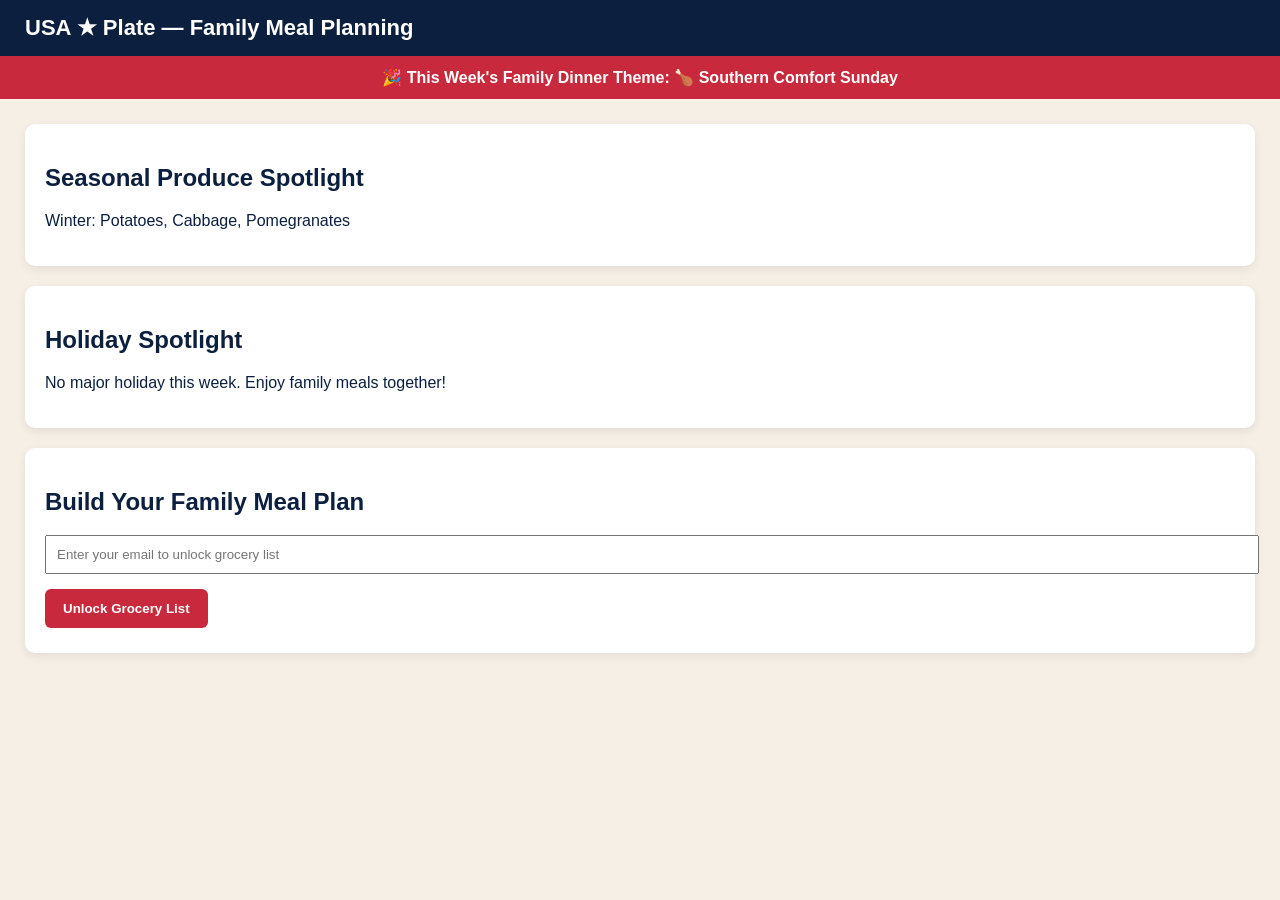
==== commit 2e174b46: "Add files via upload" ====
--- a/index.html
+++ b/index.html
@@ -1,1607 +1,212 @@
+
 <!DOCTYPE html>
 <html lang="en">
 <head>
 <meta charset="UTF-8">
 <meta name="viewport" content="width=device-width, initial-scale=1.0">
-<title>USA Plate — American Meal Planner</title>
-<link href="https://fonts.googleapis.com/css2?family=Fraunces:ital,opsz,wght@0,9..144,400;0,9..144,600;0,9..144,700;1,9..144,400&family=DM+Sans:opsz,wght@9..40,300;9..40,400;9..40,500;9..40,600&display=swap" rel="stylesheet">
+<title>USA Plate — Family American Meal Planner</title>
+
 <style>
-:root{
-  --navy:#0C1F3F;--red:#C8293C;--gold:#D4A843;--cream:#F8F5F0;--slate:#4A5568;--steel:#E2E8F0;
-  --mint:#1A6B4A;--sky:#1A5F8A;--border:rgba(12,31,63,0.12);--shadow:0 4px 24px rgba(12,31,63,0.09);
-  --red-light:rgba(200,41,60,0.08);--navy-light:rgba(12,31,63,0.06)
-}
-*{box-sizing:border-box;margin:0;padding:0}
-body{font-family:'DM Sans',sans-serif;background:var(--cream);color:var(--navy);min-height:100vh;
-  background-image:radial-gradient(ellipse at 20% 0%,rgba(12,31,63,0.04) 0%,transparent 60%),
-  radial-gradient(ellipse at 80% 100%,rgba(200,41,60,0.04) 0%,transparent 60%)}
-
-/* ── HEADER ── */
-header{background:var(--navy);padding:.85rem 2rem;display:flex;align-items:center;justify-content:space-between;position:sticky;top:0;z-index:100;box-shadow:0 2px 20px rgba(0,0,0,0.35)}
-.logo{display:flex;align-items:baseline;gap:.6rem}
-.logo-text{font-family:'Fraunces',serif;font-size:1.75rem;color:#fff;letter-spacing:-.02em}
-.logo-star{color:var(--gold);font-size:1.1rem;margin:0 .1rem}
-.logo-tagline{font-size:.65rem;color:rgba(255,255,255,0.35);letter-spacing:.15em;text-transform:uppercase}
-.hdr-btn{background:transparent;border:1px solid rgba(255,255,255,0.2);color:rgba(255,255,255,0.75);padding:.38rem .9rem;border-radius:6px;cursor:pointer;font-family:'DM Sans',sans-serif;font-size:.76rem;transition:all .2s}
-.hdr-btn:hover{background:rgba(255,255,255,0.08);border-color:rgba(255,255,255,0.4);color:#fff}
-
-/* ── STEP BAR ── */
-.steps-bar{display:flex;align-items:center;background:#fff;border-bottom:1.5px solid var(--border);padding:0 2rem;overflow-x:auto;gap:0}
-.step{display:flex;align-items:center;gap:.4rem;padding:.82rem 1rem .82rem 0;font-size:.77rem;font-weight:500;color:rgba(12,31,63,0.3);white-space:nowrap;border-bottom:2.5px solid transparent;transition:all .2s}
-.step.active{color:var(--red);border-bottom-color:var(--red)}
-.step.done{color:var(--mint);cursor:pointer}
-.step-num{width:18px;height:18px;border-radius:50%;border:1.5px solid currentColor;display:flex;align-items:center;justify-content:center;font-size:.6rem;font-weight:700;flex-shrink:0}
-.step.done .step-num{background:var(--mint);border-color:var(--mint);color:#fff}
-.step-arrow{color:var(--border);margin-right:1rem;font-size:.75rem;flex-shrink:0}
-
-main{max-width:1320px;margin:0 auto;padding:2rem 1.5rem}
-.screen{display:none;animation:fadeUp .3s ease}
-.screen.active{display:block}
-@keyframes fadeUp{from{opacity:0;transform:translateY(10px)}to{opacity:1;transform:translateY(0)}}
-
-.section-title{font-family:'Fraunces',serif;font-size:1.55rem;margin-bottom:.3rem;color:var(--navy)}
-.section-sub{font-size:.86rem;color:var(--slate);margin-bottom:1.6rem;line-height:1.55}
-.back-btn{background:transparent;border:1.5px solid var(--border);color:var(--slate);padding:.4rem .9rem;border-radius:7px;cursor:pointer;font-family:'DM Sans',sans-serif;font-size:.79rem;font-weight:500;display:flex;align-items:center;gap:.3rem;margin-bottom:1.2rem;transition:all .2s;width:fit-content}
-.back-btn:hover{border-color:var(--red);color:var(--red)}
-
-/* ── REGION PICKER ── */
-.detect-btn{display:flex;align-items:center;gap:.5rem;background:var(--navy);color:#fff;border:none;padding:.65rem 1.25rem;border-radius:10px;cursor:pointer;font-family:'DM Sans',sans-serif;font-size:.86rem;font-weight:600;margin-bottom:1.2rem;transition:all .2s;box-shadow:0 3px 14px rgba(12,31,63,0.25)}
-.detect-btn:hover{background:#1a3260;box-shadow:0 5px 20px rgba(12,31,63,0.35);transform:translateY(-1px)}
-.detect-btn:disabled{opacity:.55;cursor:not-allowed;transform:none}
-.detect-status{font-size:.76rem;color:var(--slate)}
-.popular-row{display:flex;align-items:center;gap:.5rem;flex-wrap:wrap;margin-bottom:1.1rem;padding:.7rem 1rem;background:#fff;border:1px solid var(--border);border-radius:10px}
-.popular-label{font-size:.68rem;font-weight:600;text-transform:uppercase;letter-spacing:.09em;color:var(--slate);flex-shrink:0}
-.pop-chip{padding:.25rem .72rem;border:1.5px solid var(--border);border-radius:20px;cursor:pointer;font-size:.75rem;font-weight:500;background:var(--cream);color:var(--slate);transition:all .15s}
-.pop-chip:hover{border-color:var(--red);color:var(--red)}
-.pop-chip.sel{border-color:var(--red);background:var(--red-light);color:var(--red)}
-.zone-tabs{display:flex;gap:.4rem;flex-wrap:wrap;margin-bottom:1rem}
-.zone-tab{padding:.36rem .82rem;border:1.5px solid var(--border);border-radius:20px;cursor:pointer;font-size:.77rem;font-weight:500;background:#fff;color:var(--slate);transition:all .18s;font-family:'DM Sans',sans-serif}
-.zone-tab:hover{border-color:var(--navy);color:var(--navy)}
-.zone-tab.active{background:var(--red);color:#fff;border-color:var(--red)}
-.state-grid{display:grid;grid-template-columns:repeat(auto-fill,minmax(150px,1fr));gap:.48rem;margin-bottom:1.2rem}
-.state-card{padding:.58rem .82rem;border:1.5px solid var(--border);border-radius:9px;cursor:pointer;font-size:.81rem;font-weight:500;background:#fff;transition:all .15s;display:flex;align-items:center;gap:.4rem;color:var(--slate)}
-.state-card:hover{border-color:var(--navy);color:var(--navy);background:var(--navy-light)}
-.state-card.selected{border-color:var(--red);background:var(--red-light);color:var(--red);font-weight:600}
-.state-flag{font-size:.95rem;flex-shrink:0}
-
-/* ── CUISINE STYLE ── */
-.style-grid{display:grid;grid-template-columns:repeat(auto-fill,minmax(200px,1fr));gap:.85rem;margin-bottom:1.6rem}
-.style-card{border:1.5px solid var(--border);border-radius:13px;padding:1.1rem;cursor:pointer;background:#fff;transition:all .2s;position:relative;overflow:hidden}
-.style-card::before{content:'';position:absolute;top:0;left:0;right:0;height:3px;background:var(--accent,var(--navy))}
-.style-card:hover{border-color:var(--navy);box-shadow:var(--shadow)}
-.style-card.selected{border-color:var(--red);box-shadow:0 0 0 3px rgba(200,41,60,0.1)}
-.style-icon{font-size:1.6rem;margin-bottom:.45rem}
-.style-name{font-weight:700;font-size:.9rem;margin-bottom:.18rem;color:var(--navy)}
-.style-states{font-size:.7rem;color:var(--slate);line-height:1.4;margin-bottom:.2rem}
-.style-desc{font-size:.68rem;color:var(--slate);font-style:italic;line-height:1.4}
-
-/* ── HOUSEHOLD ── */
-.panel{background:#fff;border-radius:12px;padding:1.2rem;border:1px solid var(--border);margin-bottom:1.1rem}
-.panel-header{display:flex;align-items:center;justify-content:space-between;margin-bottom:.85rem}
-.panel-title{font-family:'Fraunces',serif;font-size:1.05rem;display:flex;align-items:center;gap:.4rem}
-.add-btn{background:var(--red);color:#fff;border:none;padding:.33rem .82rem;border-radius:6px;cursor:pointer;font-family:'DM Sans',sans-serif;font-size:.76rem;font-weight:600;transition:all .2s}
-.add-btn:hover{background:#a8202f}
-.person-row{display:grid;grid-template-columns:110px 1fr 130px 120px auto;gap:.5rem;margin-bottom:.5rem;align-items:center}
-.person-col-headers{display:grid;grid-template-columns:110px 1fr 130px 120px 28px;gap:.5rem;margin-bottom:.3rem}
-.fi{padding:.56rem .82rem;border:1.5px solid var(--border);border-radius:7px;font-family:'DM Sans',sans-serif;font-size:.83rem;background:var(--cream);outline:none;transition:border .2s;width:100%}
-.fi:focus{border-color:var(--red);background:#fff}
-.fi-date{padding:.53rem .68rem}
-.remove-btn{width:28px;height:28px;border-radius:50%;border:1.5px solid var(--border);background:transparent;cursor:pointer;display:flex;align-items:center;justify-content:center;color:var(--slate);font-size:.85rem;transition:all .2s;flex-shrink:0}
-.remove-btn:hover{border-color:var(--red);color:var(--red)}
-.col-label{font-size:.63rem;font-weight:600;text-transform:uppercase;letter-spacing:.08em;color:var(--slate);padding-bottom:.3rem}
-
-/* ── PREFS ── */
-.meta-row{display:grid;grid-template-columns:1fr 1fr 1fr;gap:.9rem;margin-bottom:1.3rem}
-.field-group{display:flex;flex-direction:column;gap:.3rem}
-.field-label{font-size:.72rem;font-weight:600;text-transform:uppercase;letter-spacing:.07em;color:var(--slate)}
-.field-select,.field-input{padding:.6rem .85rem;border:1.5px solid var(--border);border-radius:8px;font-family:'DM Sans',sans-serif;font-size:.85rem;background:#fff;outline:none;cursor:pointer;transition:border .2s;color:var(--navy)}
-.field-select:focus,.field-input:focus{border-color:var(--red)}
-
-/* DIET GOAL */
-.goal-grid{display:grid;grid-template-columns:repeat(auto-fill,minmax(155px,1fr));gap:.65rem;margin-bottom:1.3rem}
-.goal-chip{padding:.72rem 1rem;border:1.5px solid var(--border);border-radius:10px;cursor:pointer;background:#fff;transition:all .18s;display:flex;align-items:flex-start;gap:.55rem}
-.goal-chip.selected{border-color:var(--red);background:var(--red-light)}
-.goal-icon{font-size:1.3rem;flex-shrink:0;margin-top:.05rem}
-.goal-label{font-size:.8rem;font-weight:600;color:var(--navy)}
-.goal-desc{font-size:.67rem;color:var(--slate);line-height:1.35;margin-top:.1rem}
-
-/* DIET TYPE */
-.diet-grid{display:grid;grid-template-columns:repeat(auto-fill,minmax(145px,1fr));gap:.6rem;margin-bottom:1.3rem}
-.diet-chip{padding:.65rem .9rem;border:1.5px solid var(--border);border-radius:10px;cursor:pointer;background:#fff;transition:all .18s;text-align:center}
-.diet-chip.selected{border-color:var(--red);background:var(--red-light)}
-.diet-chip-icon{font-size:1.2rem;margin-bottom:.2rem}
-.diet-chip-label{font-size:.78rem;font-weight:600;color:var(--navy)}
-.diet-chip-desc{font-size:.63rem;color:var(--slate);margin-top:.08rem}
-
-/* OPTIONS */
-.options-grid{display:grid;grid-template-columns:repeat(auto-fill,minmax(175px,1fr));gap:.6rem;margin-bottom:1.3rem}
-.opt-card{border:1.5px solid var(--border);border-radius:9px;padding:.7rem .9rem;cursor:pointer;background:#fff;transition:all .18s;display:flex;align-items:center;gap:.55rem;font-size:.8rem;font-weight:500;color:var(--slate)}
-.opt-card.active{border-color:var(--red);background:var(--red-light);color:var(--navy)}
-.opt-card .opt-icon{font-size:1rem;flex-shrink:0}
-
-/* CALORIE INPUT */
-.calorie-row{display:flex;align-items:center;gap:.7rem;margin-bottom:1.3rem;flex-wrap:wrap}
-.calorie-preset{padding:.3rem .7rem;border:1.5px solid var(--border);border-radius:20px;cursor:pointer;font-size:.75rem;font-weight:500;background:#fff;color:var(--slate);transition:all .15s}
-.calorie-preset:hover,.calorie-preset.active{border-color:var(--red);color:var(--red)}
-
-/* ── GENERATE ── */
-.generate-btn{display:block;width:100%;padding:.85rem;background:var(--red);color:#fff;border:none;border-radius:10px;font-family:'Fraunces',serif;font-size:1.05rem;font-weight:600;cursor:pointer;transition:all .2s;letter-spacing:.01em;margin-top:1.2rem}
-.generate-btn:hover{background:#a8202f;box-shadow:0 6px 20px rgba(200,41,60,0.3)}
-.generate-btn:disabled{opacity:.6;cursor:not-allowed;box-shadow:none}
-
-/* ── PLAN LAYOUT ── */
-.plan-layout{display:grid;grid-template-columns:1fr 350px;gap:1.6rem;align-items:start}
-.plan-toolbar{display:flex;align-items:center;justify-content:space-between;margin-bottom:1rem;flex-wrap:wrap;gap:.5rem}
-.toolbar-left{display:flex;align-items:center;gap:.8rem}
-.view-toggle{display:flex;background:#fff;border:1.5px solid var(--border);border-radius:8px;overflow:hidden}
-.view-btn{padding:.38rem .88rem;font-size:.78rem;font-weight:500;cursor:pointer;border:none;background:transparent;font-family:'DM Sans',sans-serif;color:var(--slate);transition:all .18s}
-.view-btn.active{background:var(--navy);color:#fff}
-.view-label{font-size:.82rem;color:var(--slate);font-weight:500}
-.nav-btn{padding:.38rem .85rem;background:#fff;border:1.5px solid var(--border);border-radius:7px;cursor:pointer;font-size:.78rem;font-weight:500;color:var(--slate);font-family:'DM Sans',sans-serif;transition:all .18s}
-.nav-btn:hover:not(:disabled){border-color:var(--navy);color:var(--navy)}
-.nav-btn:disabled{opacity:.38;cursor:default}
-
-/* DAY CARDS */
-.week-grid{display:grid;grid-template-columns:repeat(7,1fr);gap:.55rem}
-.day-card{background:#fff;border:1.5px solid var(--border);border-radius:11px;overflow:hidden;transition:all .2s}
-.day-card:hover{box-shadow:var(--shadow)}
-.day-card.holiday-day{border-color:rgba(212,168,67,0.4);background:rgba(212,168,67,0.02)}
-.day-card.eatout-day{border-color:rgba(26,95,138,0.3);background:rgba(26,95,138,0.02)}
-.day-card.prepday-day{border-color:rgba(26,107,74,0.3);background:rgba(26,107,74,0.02)}
-.day-header{background:var(--navy);padding:.42rem .62rem;display:flex;align-items:center;justify-content:space-between}
-.day-card.holiday-day .day-header{background:var(--gold)}
-.day-card.eatout-day .day-header{background:var(--sky)}
-.day-card.prepday-day .day-header{background:var(--mint)}
-.day-name{font-weight:700;font-size:.72rem;color:#fff}
-.day-date-mini{font-size:.62rem;color:rgba(255,255,255,0.6)}
-.day-meta{display:flex;gap:.28rem;flex-wrap:wrap}
-.tag{display:inline-flex;align-items:center;gap:.18rem;font-size:.58rem;padding:.08rem .32rem;border-radius:10px;font-weight:600}
-.tag.holiday{background:rgba(212,168,67,0.25);color:#7a5e00}
-.tag.eatout{background:rgba(255,255,255,0.2);color:#fff}
-.day-meals{padding:.52rem}
-.meal-cell{padding:.38rem .44rem;border-radius:7px;background:var(--cream);margin-bottom:.35rem;position:relative}
-.meal-cell:last-child{margin-bottom:0}
-.meal-type{font-size:.59rem;font-weight:600;text-transform:uppercase;letter-spacing:.07em;color:var(--slate);display:flex;align-items:center;gap:.28rem;margin-bottom:.18rem}
-.meal-dot{width:5px;height:5px;border-radius:50%;flex-shrink:0}
-.meal-dot.breakfast{background:#D4A843}
-.meal-dot.lunch{background:var(--red)}
-.meal-dot.dinner{background:var(--navy)}
-.meal-dot.snack{background:var(--mint)}
-.meal-main{font-size:.77rem;font-weight:600;color:var(--navy);line-height:1.3}
-.meal-side{font-size:.67rem;color:var(--slate);margin-top:.06rem}
-.swap-btn{position:absolute;top:.32rem;right:.32rem;background:transparent;border:none;cursor:pointer;font-size:.7rem;color:var(--slate);opacity:0;transition:opacity .18s}
-.meal-cell:hover .swap-btn{opacity:1}
-.calorie-tag{font-size:.6rem;color:var(--mint);font-weight:600;margin-top:.12rem}
-.macro-bar{height:3px;border-radius:2px;background:var(--steel);margin-top:.2rem;overflow:hidden;display:flex}
-.macro-p{background:var(--red);height:100%}
-.macro-c{background:var(--gold);height:100%}
-.macro-f{background:var(--sky);height:100%}
-
-/* PREP DAY BADGE */
-.prep-badge{font-size:.59rem;font-weight:700;color:var(--mint);text-transform:uppercase;letter-spacing:.06em;padding:.08rem .36rem;background:rgba(26,107,74,0.1);border-radius:10px;display:inline-block;margin-top:.18rem}
-.prep-time-badge{display:inline-flex;align-items:center;gap:.15rem;font-size:.59rem;font-weight:600;padding:.08rem .34rem;border-radius:10px;margin-top:.18rem}
-.prep-time-badge.quick{background:rgba(26,107,74,0.1);color:var(--mint)}
-.prep-time-badge.medium{background:rgba(212,168,67,0.12);color:#7a5e00}
-.prep-time-badge.slow{background:rgba(200,41,60,0.08);color:var(--red)}
-.repeat-warn{font-size:.58rem;color:var(--red);background:rgba(200,41,60,0.07);border-radius:4px;padding:.06rem .28rem;margin-top:.12rem;display:inline-block}
-
-/* LEGEND */
-.legend{display:flex;gap:.9rem;flex-wrap:wrap;margin-bottom:.8rem;font-size:.72rem;color:var(--slate)}
-.legend-item{display:flex;align-items:center;gap:.3rem}
-.legend-dot{width:7px;height:7px;border-radius:50%;flex-shrink:0}
-
-/* MONTH VIEW */
-.month-grid{display:grid;grid-template-columns:repeat(7,1fr);gap:.35rem;margin-bottom:.35rem}
-.month-day-hdr{font-size:.66rem;font-weight:600;text-align:center;color:var(--slate);padding:.3rem 0}
-.month-cell{background:#fff;border:1px solid var(--border);border-radius:7px;padding:.4rem;min-height:80px;cursor:pointer;transition:all .15s;position:relative;overflow:hidden}
-.month-cell:hover{border-color:var(--red);box-shadow:0 2px 8px rgba(200,41,60,0.08)}
-.month-cell.empty{background:transparent;border-color:transparent;cursor:default}
-.month-num{font-size:.72rem;font-weight:700;color:var(--slate);margin-bottom:.22rem;display:flex;align-items:center;justify-content:space-between}
-.month-dots{display:flex;gap:.18rem;align-items:center}
-.mdot{width:5px;height:5px;border-radius:50%}
-.mdot.holiday{background:var(--gold)}
-.mdot.eatout{background:var(--sky)}
-.month-meal-mini{font-size:.58rem;line-height:1.3;color:var(--navy)}
-.month-meal-mini .mb{color:var(--slate)}
-.month-holiday-bar{position:absolute;bottom:0;left:0;right:0;height:2.5px;background:var(--gold)}
-
-/* ── SIDEBAR ── */
-/* BUDGET */
-.budget-panel{background:linear-gradient(135deg,var(--navy),#1a3260);border-radius:13px;padding:1rem 1.1rem;margin-bottom:.9rem;color:#fff;position:relative;overflow:hidden}
-.budget-panel::before{content:'$';position:absolute;right:.8rem;top:50%;transform:translateY(-50%);font-size:4rem;font-family:'Fraunces',serif;color:rgba(255,255,255,0.05);font-weight:700;pointer-events:none}
-.budget-title{font-family:'Fraunces',serif;font-size:.9rem;color:var(--gold);margin-bottom:.6rem;display:flex;align-items:center;gap:.4rem}
-.budget-tier-row{display:flex;gap:.3rem;margin-bottom:.65rem}
-.budget-tier{padding:.2rem .58rem;border-radius:20px;font-size:.66rem;font-weight:600;cursor:pointer;border:1px solid rgba(255,255,255,0.15);color:rgba(255,255,255,0.5);background:transparent;font-family:'DM Sans',sans-serif;transition:all .18s}
-.budget-tier.active{background:var(--gold);color:var(--navy);border-color:var(--gold)}
-.budget-totals{display:grid;grid-template-columns:1fr 1fr;gap:.5rem;margin-bottom:.55rem}
-.budget-item{background:rgba(255,255,255,0.07);border-radius:8px;padding:.5rem .68rem}
-.budget-item-label{font-size:.59rem;text-transform:uppercase;letter-spacing:.08em;color:rgba(255,255,255,0.42);margin-bottom:.16rem}
-.budget-item-val{font-size:1.08rem;font-weight:700;color:var(--gold);font-family:'Fraunces',serif}
-.budget-item-sub{font-size:.57rem;color:rgba(255,255,255,0.3);margin-top:.04rem}
-.budget-bar-row{display:flex;gap:.32rem;align-items:center;margin-bottom:.12rem}
-.budget-bar-label{font-size:.61rem;color:rgba(255,255,255,0.45);width:50px;flex-shrink:0}
-.budget-bar-track{flex:1;height:5px;background:rgba(255,255,255,0.1);border-radius:3px;overflow:hidden}
-.budget-bar-fill{height:100%;border-radius:3px;transition:width .5s ease}
-.budget-bar-amt{font-size:.61rem;color:rgba(255,255,255,0.5);width:40px;text-align:right;flex-shrink:0}
-.budget-tip{font-size:.63rem;color:rgba(212,168,67,0.85);background:rgba(212,168,67,0.1);border-radius:5px;padding:.2rem .48rem;text-align:center;margin-top:.4rem}
-
-/* MACRO PANEL */
-.macro-panel{background:#fff;border:1px solid var(--border);border-radius:12px;padding:.9rem;margin-bottom:.8rem}
-.macro-title{font-size:.67rem;font-weight:700;text-transform:uppercase;letter-spacing:.09em;color:var(--slate);margin-bottom:.6rem}
-.macro-week-bars{display:flex;flex-direction:column;gap:.4rem}
-.macro-row{display:flex;align-items:center;gap:.45rem}
-.macro-lbl{font-size:.67rem;color:var(--slate);width:58px;flex-shrink:0}
-.macro-track{flex:1;height:7px;background:var(--steel);border-radius:4px;overflow:hidden}
-.macro-fill{height:100%;border-radius:4px;transition:width .6s ease}
-.macro-pct{font-size:.61rem;color:var(--slate);width:28px;text-align:right;flex-shrink:0}
-
-/* SEASON BANNER */
-.season-banner{border-radius:10px;padding:.58rem 1rem;margin-bottom:.8rem;display:flex;align-items:center;gap:.6rem;font-size:.79rem;font-weight:500;line-height:1.4}
-.season-banner.summer{background:rgba(212,168,67,0.1);border:1px solid rgba(212,168,67,0.3);color:#7a5e00}
-.season-banner.fall{background:rgba(200,41,60,0.07);border:1px solid rgba(200,41,60,0.2);color:var(--red)}
-.season-banner.winter{background:rgba(12,31,63,0.06);border:1px solid rgba(12,31,63,0.15);color:var(--navy)}
-.season-banner.spring{background:rgba(26,107,74,0.07);border:1px solid rgba(26,107,74,0.18);color:var(--mint)}
-
-/* GROCERY */
-.grocery-panel{background:#fff;border:1px solid var(--border);border-radius:13px;overflow:hidden;box-shadow:var(--shadow);position:sticky;top:4.1rem}
-.grocery-header{background:var(--navy);padding:.82rem 1.1rem;display:flex;align-items:center;justify-content:space-between}
-.grocery-header h3{color:var(--gold);font-family:'Fraunces',serif;font-size:.95rem}
-.grocery-scope-badge{background:rgba(212,168,67,0.15);color:var(--gold);font-size:.63rem;font-weight:600;padding:.1rem .42rem;border-radius:20px}
-.grocery-body{padding:.9rem;max-height:320px;overflow-y:auto}
-.grocery-body::-webkit-scrollbar{width:3px}
-.grocery-body::-webkit-scrollbar-thumb{background:var(--border);border-radius:3px}
-.grocery-cat{margin-bottom:.82rem}
-.grocery-cat-name{font-size:.63rem;font-weight:700;text-transform:uppercase;letter-spacing:.1em;color:var(--slate);margin-bottom:.32rem;padding-bottom:.18rem;border-bottom:1px solid var(--border)}
-.grocery-item{display:flex;align-items:center;gap:.4rem;padding:.18rem 0;font-size:.77rem;border-bottom:1px dashed rgba(12,31,63,0.06);cursor:pointer;transition:opacity .2s}
-.grocery-item:last-child{border-bottom:none}
-.grocery-item.checked{opacity:.35;text-decoration:line-through}
-.grocery-checkbox{width:13px;height:13px;border-radius:3px;border:1.5px solid var(--border);flex-shrink:0;display:flex;align-items:center;justify-content:center;font-size:.55rem;transition:all .18s}
-.grocery-item.checked .grocery-checkbox{background:var(--mint);border-color:var(--mint);color:#fff}
-.grocery-item-name{flex:1}
-.grocery-qty{font-size:.67rem;color:var(--slate);font-weight:500;white-space:nowrap}
-.grocery-tip-box{background:rgba(212,168,67,0.07);border-left:3px solid var(--gold);padding:.5rem .72rem;margin:.6rem .9rem 0;border-radius:0 6px 6px 0}
-.grocery-tip-title{font-size:.63rem;font-weight:700;text-transform:uppercase;letter-spacing:.07em;color:var(--gold);margin-bottom:.14rem}
-.grocery-tip-text{font-size:.72rem;color:var(--slate);line-height:1.45}
-.grocery-actions{padding:.6rem .9rem .9rem;display:flex;flex-direction:column;gap:.38rem}
-.grocery-btn{width:100%;padding:.56rem;background:transparent;border:1.5px solid var(--red);color:var(--red);border-radius:7px;cursor:pointer;font-family:'DM Sans',sans-serif;font-size:.75rem;font-weight:600;transition:all .18s;display:flex;align-items:center;justify-content:center;gap:.26rem}
-.grocery-btn:hover{background:var(--red-light)}
-.grocery-btn.dark{background:var(--navy);color:var(--gold);border-color:var(--navy)}
-.grocery-btn.green{border-color:var(--mint);color:var(--mint)}
-.grocery-btn.green:hover{background:rgba(26,107,74,0.07)}
-
-/* MODAL */
-.modal-overlay{position:fixed;inset:0;background:rgba(12,31,63,0.5);z-index:200;display:flex;align-items:center;justify-content:center;padding:1rem;opacity:0;pointer-events:none;transition:opacity .22s;backdrop-filter:blur(3px)}
-.modal-overlay.open{opacity:1;pointer-events:all}
-.modal{background:#fff;border-radius:16px;max-width:580px;width:100%;max-height:88vh;overflow-y:auto;box-shadow:0 20px 60px rgba(0,0,0,0.22);animation:modalIn .22s ease}
-@keyframes modalIn{from{transform:scale(.96);opacity:0}to{transform:scale(1);opacity:1}}
-.modal-header{background:var(--navy);padding:.9rem 1.2rem;border-radius:16px 16px 0 0;display:flex;align-items:center;justify-content:space-between;position:sticky;top:0;z-index:1}
-.modal-title{color:var(--gold);font-family:'Fraunces',serif;font-size:1.02rem}
-.modal-close{background:transparent;border:none;color:rgba(255,255,255,0.4);font-size:1.25rem;cursor:pointer;line-height:1;transition:color .2s}
-.modal-close:hover{color:#fff}
-.modal-body{padding:1.1rem}
-.modal-meal-sec{margin-bottom:.9rem;padding-bottom:.9rem;border-bottom:1px solid var(--border)}
-.modal-meal-sec:last-of-type{border-bottom:none}
-.modal-meal-type{font-size:.66rem;font-weight:600;text-transform:uppercase;letter-spacing:.09em;color:var(--slate);margin-bottom:.32rem;display:flex;align-items:center;gap:.3rem}
-.modal-meal-name{font-size:1rem;font-weight:700;font-family:'Fraunces',serif;margin-bottom:.14rem;color:var(--navy)}
-.modal-meal-side{font-size:.79rem;color:var(--slate)}
-.modal-macros{display:flex;gap:.6rem;margin-top:.35rem;flex-wrap:wrap}
-.modal-macro{font-size:.67rem;padding:.1rem .42rem;border-radius:10px;font-weight:600}
-.modal-macro.p{background:rgba(200,41,60,0.08);color:var(--red)}
-.modal-macro.c{background:rgba(212,168,67,0.12);color:#7a5e00}
-.modal-macro.f{background:rgba(26,95,138,0.08);color:var(--sky)}
-.modal-macro.cal{background:rgba(12,31,63,0.07);color:var(--navy)}
-.show-swap{font-size:.7rem;color:var(--red);background:transparent;border:none;cursor:pointer;font-family:'DM Sans',sans-serif;margin-top:.3rem;text-decoration:underline}
-.swap-opts{display:grid;grid-template-columns:repeat(auto-fill,minmax(115px,1fr));gap:.3rem;margin-top:.5rem}
-.swap-opt{padding:.36rem .58rem;border:1.5px solid var(--border);border-radius:6px;font-size:.73rem;cursor:pointer;transition:all .15s;background:#fff;font-family:'DM Sans',sans-serif;color:var(--slate)}
-.swap-opt:hover{border-color:var(--red);color:var(--red)}
-
-/* RECIPE */
-.recipe-toggle{display:flex;align-items:center;gap:.35rem;font-size:.73rem;color:var(--mint);background:rgba(26,107,74,0.07);border:1px solid rgba(26,107,74,0.18);border-radius:7px;padding:.3rem .7rem;cursor:pointer;font-family:'DM Sans',sans-serif;font-weight:600;margin-top:.52rem;transition:all .18s;width:100%;justify-content:center}
-.recipe-toggle:hover{background:rgba(26,107,74,0.12)}
-.recipe-box{display:none;margin-top:.52rem;background:rgba(26,107,74,0.03);border:1px solid rgba(26,107,74,0.14);border-radius:9px;overflow:hidden;animation:fadeUp .2s ease}
-.recipe-box.open{display:block}
-.recipe-section-hdr{font-size:.63rem;font-weight:700;text-transform:uppercase;letter-spacing:.1em;padding:.48rem .82rem .22rem;color:var(--mint)}
-.recipe-ingredients{padding:0 .82rem .48rem;display:flex;flex-direction:column;gap:.18rem}
-.recipe-ing{font-size:.76rem;color:var(--navy);display:flex;align-items:baseline;gap:.38rem;padding:.1rem 0;border-bottom:1px dashed rgba(26,107,74,0.1)}
-.recipe-ing:last-child{border-bottom:none}
-.recipe-ing-amt{font-size:.68rem;color:var(--slate);min-width:62px;flex-shrink:0;font-weight:500}
-.recipe-steps{padding:0 .82rem .65rem;counter-reset:step}
-.recipe-step{font-size:.76rem;color:var(--navy);padding:.42rem 0 .42rem 1.85rem;border-bottom:1px dashed rgba(26,107,74,0.08);position:relative;line-height:1.45;counter-increment:step}
-.recipe-step:last-child{border-bottom:none}
-.recipe-step::before{content:counter(step);position:absolute;left:0;top:.4rem;width:1.28rem;height:1.28rem;background:var(--navy);color:#fff;border-radius:50%;font-size:.59rem;font-weight:700;display:flex;align-items:center;justify-content:center}
-.recipe-tip{font-size:.7rem;color:var(--red);background:rgba(200,41,60,0.05);padding:.38rem .82rem;border-top:1px solid rgba(200,41,60,0.1);font-style:italic}
-.recipe-no-data{font-size:.75rem;color:var(--slate);padding:.58rem .82rem;text-align:center}
-
-/* BADGES */
-.badge-row{display:flex;align-items:center;gap:.4rem;flex-wrap:wrap;margin-bottom:.9rem}
-.info-badge{padding:.24rem .62rem;border-radius:20px;font-size:.7rem;font-weight:500;background:var(--red-light);color:var(--red);border:1px solid rgba(200,41,60,0.18)}
-.info-badge.green{background:rgba(26,107,74,0.08);color:var(--mint);border-color:rgba(26,107,74,0.18)}
-.info-badge.blue{background:rgba(26,95,138,0.08);color:var(--sky);border-color:rgba(26,95,138,0.18)}
-.info-badge.gold{background:rgba(212,168,67,0.1);color:#7a5e00;border-color:rgba(212,168,67,0.25)}
-
-.spinner{display:inline-block;width:15px;height:15px;border:2px solid rgba(255,255,255,0.3);border-top-color:#fff;border-radius:50%;animation:spin .6s linear infinite;vertical-align:middle;margin-right:.36rem}
-@keyframes spin{to{transform:rotate(360deg)}}
-.toast{position:fixed;bottom:1.5rem;left:50%;transform:translateX(-50%) translateY(20px);background:var(--navy);color:#fff;padding:.55rem 1.3rem;border-radius:30px;font-size:.82rem;font-weight:500;opacity:0;transition:all .3s;z-index:300;pointer-events:none;white-space:nowrap}
-.toast.show{opacity:1;transform:translateX(-50%) translateY(0)}
-
-/* PREP MODE BANNER */
-.prep-mode-banner{border-radius:10px;padding:.65rem 1rem;margin-bottom:1rem;background:rgba(26,107,74,0.07);border:1px solid rgba(26,107,74,0.2);display:flex;align-items:flex-start;gap:.6rem}
-.prep-mode-banner.hidden{display:none}
-.prep-mode-icon{font-size:1.2rem;flex-shrink:0;margin-top:.05rem}
-.prep-mode-text{font-size:.79rem;color:var(--mint);font-weight:500;line-height:1.4}
-
-/* PRINT */
-@media print{
-  header,.steps-bar,.plan-toolbar .view-toggle,.nav-btn,.back-btn,.hdr-btn,.swap-btn,.grocery-actions,.grocery-tip-box,.show-swap,.swap-opts,.modal-overlay,.budget-panel,.macro-panel,.season-banner,.recipe-toggle,.recipe-box,.prep-mode-banner{display:none!important}
-  body{background:white}
-  .plan-layout{display:grid;grid-template-columns:1fr 220px;gap:.6rem}
-  .grocery-panel{position:static;box-shadow:none}
-  .grocery-body{max-height:none}
-  .day-card{break-inside:avoid;box-shadow:none;margin-bottom:.42rem}
-  main{padding:.4rem}
-}
-@media(max-width:1080px){.plan-layout{grid-template-columns:1fr}.grocery-panel{position:static}.week-grid{grid-template-columns:repeat(4,1fr)}}
-@media(max-width:680px){.week-grid{grid-template-columns:repeat(2,1fr)}.meta-row{grid-template-columns:1fr 1fr}.goal-grid{grid-template-columns:1fr 1fr}}
+body {
+    font-family: Arial, sans-serif;
+    background:#F5EFE6;
+    margin:0;
+    color:#0C1F3F;
+}
+
+header {
+    background:#0C1F3F;
+    color:white;
+    padding:15px 25px;
+    display:flex;
+    justify-content:space-between;
+    align-items:center;
+}
+
+.logo {
+    font-size:22px;
+    font-weight:bold;
+}
+
+.banner {
+    background:#C8293C;
+    color:white;
+    padding:12px;
+    text-align:center;
+    font-weight:bold;
+}
+
+.section {
+    padding:25px;
+}
+
+.card {
+    background:white;
+    padding:20px;
+    border-radius:10px;
+    box-shadow:0 3px 10px rgba(0,0,0,0.08);
+    margin-bottom:20px;
+}
+
+.button {
+    background:#C8293C;
+    color:white;
+    padding:12px 18px;
+    border:none;
+    border-radius:6px;
+    cursor:pointer;
+    margin:5px 0;
+    font-weight:bold;
+}
+
+.button:hover {
+    opacity:0.9;
+}
+
+.grocery-actions {
+    margin-top:15px;
+}
+
+.disclosure {
+    font-size:12px;
+    color:#666;
+    margin-top:10px;
+}
+
+.kid-print {
+    display:none;
+}
+
+@media print {
+    body { background:white; }
+    header, .button, .disclosure { display:none !important; }
+    .kid-print {
+        display:block;
+        font-size:20px;
+        text-align:center;
+        margin-bottom:20px;
+    }
+}
 </style>
 </head>
 <body>
 
 <header>
-  <div class="logo">
-    <span class="logo-text">USA</span>
-    <span class="logo-star">★</span>
-    <span class="logo-text">Plate</span>
-    <span class="logo-tagline">American Meal Planner</span>
-  </div>
-  <button class="hdr-btn" onclick="resetAll()">↺ Start Over</button>
+<div class="logo">USA ★ Plate — Family Meal Planning</div>
 </header>
 
-<div class="steps-bar">
-  <div class="step active" id="step1"><span class="step-num">1</span> Location</div>
-  <span class="step-arrow">›</span>
-  <div class="step" id="step2"><span class="step-num">2</span> Food Style</div>
-  <span class="step-arrow">›</span>
-  <div class="step" id="step3"><span class="step-num">3</span> Household</div>
-  <span class="step-arrow">›</span>
-  <div class="step" id="step4"><span class="step-num">4</span> Goals & Prefs</div>
-  <span class="step-arrow">›</span>
-  <div class="step" id="step5"><span class="step-num">5</span> Meal Plan</div>
-</div>
-
-<main>
-
-<!-- S1: STATE -->
-<div class="screen active" id="screen-state">
-  <h2 class="section-title">Where are you located?</h2>
-  <p class="section-sub">We tailor regional recipes, grocery store picks, and seasonal ingredients to your state.</p>
-  <div style="display:flex;align-items:center;gap:.8rem;margin-bottom:1.2rem;flex-wrap:wrap">
-    <button class="detect-btn" id="detect-btn" onclick="detectLocation()">📍 Detect My Location</button>
-    <span id="detect-status" class="detect-status"></span>
-  </div>
-  <div class="popular-row">
-    <span class="popular-label">🔥 Popular</span>
-    <span class="pop-chip" onclick="selectState('California')">🌴 California</span>
-    <span class="pop-chip" onclick="selectState('Texas')">🤠 Texas</span>
-    <span class="pop-chip" onclick="selectState('New York')">🗽 New York</span>
-    <span class="pop-chip" onclick="selectState('Florida')">🌞 Florida</span>
-    <span class="pop-chip" onclick="selectState('Illinois')">🌆 Illinois</span>
-    <span class="pop-chip" onclick="selectState('Georgia')">🍑 Georgia</span>
-    <span class="pop-chip" onclick="selectState('Washington')">🌲 Washington</span>
-    <span class="pop-chip" onclick="selectState('Colorado')">⛰️ Colorado</span>
-  </div>
-  <div class="zone-tabs" id="zone-tabs">
-    <button class="zone-tab active" onclick="filterZone('all',this)">🗺️ All States</button>
-    <button class="zone-tab" onclick="filterZone('northeast',this)">🦞 Northeast</button>
-    <button class="zone-tab" onclick="filterZone('south',this)">🍑 South</button>
-    <button class="zone-tab" onclick="filterZone('midwest',this)">🌽 Midwest</button>
-    <button class="zone-tab" onclick="filterZone('southwest',this)">🌵 Southwest</button>
-    <button class="zone-tab" onclick="filterZone('west',this)">🌊 West</button>
-    <button class="zone-tab" onclick="filterZone('pacific',this)">🌺 Pacific</button>
-  </div>
-  <div class="state-grid" id="state-grid"></div>
-  <button class="generate-btn" id="state-next-btn" onclick="goToStyle()" disabled>Continue → Choose Your Food Style</button>
-</div>
-
-<!-- S2: FOOD STYLE -->
-<div class="screen" id="screen-style">
-  <button class="back-btn" onclick="showScreen('screen-state',1)">← Back</button>
-  <h2 class="section-title" id="style-title">Choose your food style</h2>
-  <p class="section-sub" id="style-sub">Your region has strong food traditions. Pick one that matches your household's taste.</p>
-  <div class="style-grid" id="style-grid"></div>
-  <button class="generate-btn" onclick="showScreen('screen-persons',3)">Continue → Household Setup</button>
-</div>
-
-<!-- S3: HOUSEHOLD -->
-<div class="screen" id="screen-persons">
-  <button class="back-btn" onclick="showScreen('screen-style',2)">← Back</button>
-  <h2 class="section-title">Your household</h2>
-  <p class="section-sub">Add family members with any dietary needs. We'll personalize alternatives for each person.</p>
-  <div class="panel">
-    <div class="panel-header">
-      <span class="panel-title">👨‍👩‍👧 Family Members</span>
-      <button class="add-btn" onclick="addPerson()">+ Add Person</button>
-    </div>
-    <div class="person-col-headers">
-      <div class="col-label">Name</div>
-      <div class="col-label">Dietary Need</div>
-      <div class="col-label">Birthday</div>
-      <div class="col-label">Role</div>
-      <div></div>
-    </div>
-    <div id="persons-list"></div>
-  </div>
-  <div style="display:flex;align-items:center;gap:.7rem;margin-bottom:1rem;flex-wrap:wrap">
-    <label class="field-label">Household size for grocery scaling:</label>
-    <select class="field-select" id="family-size" style="width:90px">
-      <option>1</option><option>2</option><option selected>3</option><option>4</option>
-      <option>5</option><option>6</option><option>7+</option>
-    </select>
-  </div>
-  <button class="generate-btn" onclick="showScreen('screen-prefs',4)">Continue → Goals & Preferences</button>
-</div>
-
-<!-- S4: PREFS -->
-<div class="screen" id="screen-prefs">
-  <button class="back-btn" onclick="showScreen('screen-persons',3)">← Back</button>
-  <h2 class="section-title">Goals & preferences</h2>
-  <p class="section-sub">Tell us your health goals and eating style — we'll build your plan around them.</p>
-
-  <div class="meta-row">
-    <div class="field-group">
-      <label class="field-label">Month</label>
-      <select class="field-select" id="month-select">
-        <option>January</option><option>February</option><option>March</option><option>April</option>
-        <option>May</option><option>June</option><option>July</option><option>August</option>
-        <option>September</option><option>October</option><option>November</option><option>December</option>
-      </select>
-    </div>
-    <div class="field-group">
-      <label class="field-label">Year</label>
-      <select class="field-select" id="year-select">
-        <option>2025</option><option selected>2026</option><option>2027</option>
-      </select>
-    </div>
-    <div class="field-group">
-      <label class="field-label">Dining out frequency</label>
-      <select class="field-select" id="eatout-freq">
-        <option value="never">Never / Cook all meals</option>
-        <option value="weekend" selected>Weekends only</option>
-        <option value="weekly">Once a week</option>
-        <option value="twice">Twice a week</option>
-      </select>
-    </div>
-  </div>
-
-  <div class="field-label" style="margin-bottom:.6rem">🎯 Health Goal</div>
-  <div class="goal-grid" id="goal-grid">
-    <div class="goal-chip selected" id="goal-balanced" onclick="selectGoal('balanced')"><div class="goal-icon">⚖️</div><div><div class="goal-label">Balanced</div><div class="goal-desc">Well-rounded nutrition, no restrictions</div></div></div>
-    <div class="goal-chip" id="goal-weightloss" onclick="selectGoal('weightloss')"><div class="goal-icon">🔥</div><div><div class="goal-label">Weight Loss</div><div class="goal-desc">Calorie deficit, high protein, lower carbs</div></div></div>
-    <div class="goal-chip" id="goal-muscle" onclick="selectGoal('muscle')"><div class="goal-icon">💪</div><div><div class="goal-label">Muscle Gain</div><div class="goal-desc">High protein, calorie surplus</div></div></div>
-    <div class="goal-chip" id="goal-heart" onclick="selectGoal('heart')"><div class="goal-icon">❤️</div><div><div class="goal-label">Heart Healthy</div><div class="goal-desc">Low sodium, healthy fats, fiber-rich</div></div></div>
-    <div class="goal-chip" id="goal-keto" onclick="selectGoal('keto')"><div class="goal-icon">🥑</div><div><div class="goal-label">Keto / Low-Carb</div><div class="goal-desc">Under 50g net carbs, high fat</div></div></div>
-    <div class="goal-chip" id="goal-mediterranean" onclick="selectGoal('mediterranean')"><div class="goal-icon">🫒</div><div><div class="goal-label">Mediterranean</div><div class="goal-desc">Olive oil, fish, legumes, whole grains</div></div></div>
-  </div>
-
-  <div class="field-label" style="margin-bottom:.6rem">🍽️ Dietary Type</div>
-  <div class="diet-grid" id="diet-grid">
-    <div class="diet-chip selected" id="diet-omnivore" onclick="selectDiet('omnivore')"><div class="diet-chip-icon">🍗</div><div class="diet-chip-label">Omnivore</div><div class="diet-chip-desc">Meat, fish, everything</div></div>
-    <div class="diet-chip" id="diet-vegetarian" onclick="selectDiet('vegetarian')"><div class="diet-chip-icon">🥦</div><div class="diet-chip-label">Vegetarian</div><div class="diet-chip-desc">No meat or fish</div></div>
-    <div class="diet-chip" id="diet-vegan" onclick="selectDiet('vegan')"><div class="diet-chip-icon">🌱</div><div class="diet-chip-label">Vegan</div><div class="diet-chip-desc">No animal products</div></div>
-    <div class="diet-chip" id="diet-glutenfree" onclick="selectDiet('glutenfree')"><div class="diet-chip-icon">🌾</div><div class="diet-chip-label">Gluten-Free</div><div class="diet-chip-desc">No wheat, barley, rye</div></div>
-    <div class="diet-chip" id="diet-dairyfree" onclick="selectDiet('dairyfree')"><div class="diet-chip-icon">🥛</div><div class="diet-chip-label">Dairy-Free</div><div class="diet-chip-desc">No milk products</div></div>
-    <div class="diet-chip" id="diet-pescatarian" onclick="selectDiet('pescatarian')"><div class="diet-chip-icon">🐟</div><div class="diet-chip-label">Pescatarian</div><div class="diet-chip-desc">Fish but no meat</div></div>
-  </div>
-
-  <div class="field-label" style="margin-bottom:.5rem">🔧 Options</div>
-  <div class="options-grid" id="options-grid">
-    <div class="opt-card" id="opt-mealprep" onclick="toggleOpt('mealprep')"><span class="opt-icon">🥡</span> Sunday Meal Prep Mode</div>
-    <div class="opt-card" id="opt-holidays" onclick="toggleOpt('holidays')"><span class="opt-icon">🎆</span> US Holiday Menus</div>
-    <div class="opt-card" id="opt-snacks" onclick="toggleOpt('snacks')"><span class="opt-icon">🥨</span> Include Snacks</div>
-    <div class="opt-card" id="opt-leftovers" onclick="toggleOpt('leftovers')"><span class="opt-icon">♻️</span> Use Leftovers</div>
-    <div class="opt-card" id="opt-budget" onclick="toggleOpt('budget')"><span class="opt-icon">💰</span> Budget-Conscious</div>
-    <div class="opt-card" id="opt-quick" onclick="toggleOpt('quick')"><span class="opt-icon">⚡</span> 30-Min Meals Only</div>
-  </div>
-
-  <button class="generate-btn" id="gen-btn" onclick="generatePlan()">✨ Generate My Meal Plan</button>
-</div>
-
-<!-- S5: PLAN -->
-<div class="screen" id="screen-plan">
-  <button class="back-btn" onclick="showScreen('screen-prefs',4)">← Edit Preferences</button>
-  <div class="badge-row" id="plan-badges"></div>
-
-  <div class="plan-layout">
-    <div>
-      <div class="plan-toolbar">
-        <div class="toolbar-left">
-          <div class="view-toggle">
-            <button class="view-btn active" id="vbtn-week" onclick="switchView('week')">📋 Weekly</button>
-            <button class="view-btn" id="vbtn-month" onclick="switchView('month')">📅 Monthly</button>
-          </div>
-          <span class="view-label" id="view-label">Week 1</span>
-        </div>
-        <div style="display:flex;gap:.4rem">
-          <button class="nav-btn" id="prev-btn" onclick="navigate(-1)" disabled>← Prev</button>
-          <button class="nav-btn" id="next-btn" onclick="navigate(1)">Next →</button>
-        </div>
-      </div>
-      <div class="legend" id="legend-row"></div>
-      <div class="prep-mode-banner hidden" id="prep-banner">
-        <span class="prep-mode-icon">🥡</span>
-        <span class="prep-mode-text"><strong>Meal Prep Sunday active:</strong> Sundays show batch-cooking sessions. Ingredients prepped on Sunday carry through the week — saving you ~3 hrs of weeknight cooking.</span>
-      </div>
-      <div id="week-view"></div>
-      <div id="month-view" style="display:none"></div>
-    </div>
-
-    <div>
-      <!-- BUDGET -->
-      <div class="budget-panel" id="budget-panel">
-        <div class="budget-title">💵 Monthly Food Budget</div>
-        <div class="budget-tier-row">
-          <button class="budget-tier" id="bt-thrifty" onclick="setBudgetTier('thrifty')">🏷️ Thrifty</button>
-          <button class="budget-tier active" id="bt-moderate" onclick="setBudgetTier('moderate')">🛒 Moderate</button>
-          <button class="budget-tier" id="bt-liberal" onclick="setBudgetTier('liberal')">🛍️ Liberal</button>
-        </div>
-        <div class="budget-totals">
-          <div class="budget-item"><div class="budget-item-label">Monthly Total</div><div class="budget-item-val" id="b-monthly">$0</div><div class="budget-item-sub" id="b-family-note">for family</div></div>
-          <div class="budget-item"><div class="budget-item-label">Per Person / Day</div><div class="budget-item-val" id="b-perday">$0</div><div class="budget-item-sub">avg all meals</div></div>
-        </div>
-        <div id="budget-breakdown"></div>
-        <div class="budget-tip" id="budget-tip"></div>
-      </div>
-
-      <!-- SEASON -->
-      <div class="season-banner hidden" id="season-banner"></div>
-
-      <!-- MACRO PANEL -->
-      <div class="macro-panel" id="macro-panel">
-        <div class="macro-title">📊 This Week's Macro Split</div>
-        <div class="macro-week-bars" id="macro-bars"></div>
-      </div>
-
-      <!-- GROCERY -->
-      <div class="grocery-panel">
-        <div class="grocery-header"><h3>🛒 Grocery List</h3><span class="grocery-scope-badge" id="grocery-scope">This Week</span></div>
-        <div class="grocery-body" id="grocery-body"></div>
-        <div class="grocery-tip-box"><div class="grocery-tip-title">💡 Tip</div><div class="grocery-tip-text" id="shopping-tip"></div></div>
-        <div class="grocery-actions">
-          <button class="grocery-btn green" onclick="copyGrocery()">📋 Copy to Clipboard</button>
-          <button class="grocery-btn" onclick="shareWA()">💬 Share via Text/WhatsApp</button>
-          <button class="grocery-btn" onclick="resetChecks()">↺ Reset Checklist</button>
-          <button class="grocery-btn dark" onclick="window.print()">🖨️ Print Plan + List</button>
-        </div>
-      </div>
-    </div>
-  </div>
-</div>
-
-</main>
-
-<!-- MODAL -->
-<div class="modal-overlay" id="modal-overlay" onclick="closeModal(event)">
-  <div class="modal">
-    <div class="modal-header"><span class="modal-title" id="modal-title">Day Detail</span><button class="modal-close" onclick="closeModalDirect()">×</button></div>
-    <div class="modal-body" id="modal-body"></div>
-  </div>
-</div>
-<div class="toast" id="toast"></div>
+<div class="banner" id="family-theme"></div>
+
+<div class="section">
+
+<div class="card">
+<h2>Seasonal Produce Spotlight</h2>
+<p id="seasonal-produce"></p>
+</div>
+
+<div class="card">
+<h2>Holiday Spotlight</h2>
+<p id="holiday-banner"></p>
+</div>
+
+<div class="card">
+<h2>Build Your Family Meal Plan</h2>
+<input type="email" id="email-input" placeholder="Enter your email to unlock grocery list" style="padding:10px;width:100%;margin-bottom:10px;">
+<button class="button" onclick="unlockGrocery()">Unlock Grocery List</button>
+</div>
+
+<div class="card" id="grocery-section" style="display:none;">
+<div class="kid-print">🍎 USA Plate Kids Version 🍎</div>
+<h2>Grocery List</h2>
+<ul>
+<li>Chicken Breast (2 lb)</li>
+<li>Green Beans</li>
+<li>Potatoes</li>
+<li>Milk</li>
+<li>Bread</li>
+</ul>
+
+<div class="grocery-actions">
+<button class="button" onclick="window.open('https://www.amazon.com','_blank')">🛒 Shop on Amazon</button>
+<button class="button" onclick="window.open('https://www.walmart.com','_blank')">🏬 Add to Walmart Cart</button>
+<button class="button" onclick="window.open('https://www.instacart.com','_blank')">🥕 Order from Instacart</button>
+<button class="button" onclick="window.print()">🖨️ Print Plan + List</button>
+</div>
+
+<div class="disclosure">
+Affiliate Disclosure: USA Plate may earn commissions from qualifying purchases made through these links.
+</div>
+
+</div>
+
+</div>
 
 <script>
-// ══════════════════ DATA ══════════════════
-
-const STATES=["Alabama","Alaska","Arizona","Arkansas","California","Colorado","Connecticut","Delaware","Florida","Georgia","Hawaii","Idaho","Illinois","Indiana","Iowa","Kansas","Kentucky","Louisiana","Maine","Maryland","Massachusetts","Michigan","Minnesota","Mississippi","Missouri","Montana","Nebraska","Nevada","New Hampshire","New Jersey","New Mexico","New York","North Carolina","North Dakota","Ohio","Oklahoma","Oregon","Pennsylvania","Rhode Island","South Carolina","South Dakota","Tennessee","Texas","Utah","Vermont","Virginia","Washington","West Virginia","Wisconsin","Wyoming"];
-
-const ZONE_MAP={
-  northeast:["Connecticut","Delaware","Maine","Maryland","Massachusetts","New Hampshire","New Jersey","New York","Pennsylvania","Rhode Island","Vermont"],
-  south:["Alabama","Arkansas","Florida","Georgia","Kentucky","Louisiana","Mississippi","North Carolina","South Carolina","Tennessee","Virginia","West Virginia"],
-  midwest:["Illinois","Indiana","Iowa","Kansas","Michigan","Minnesota","Missouri","Nebraska","North Dakota","Ohio","South Dakota","Wisconsin"],
-  southwest:["Arizona","New Mexico","Oklahoma","Texas"],
-  west:["Colorado","Idaho","Montana","Nevada","Utah","Wyoming"],
-  pacific:["Alaska","California","Hawaii","Oregon","Washington"]
-};
-
-const STATE_ICON={
-  "Alabama":"🍑","Alaska":"🐻","Arizona":"🌵","Arkansas":"🌾","California":"🌴","Colorado":"⛷️",
-  "Connecticut":"🦞","Delaware":"🍺","Florida":"🌞","Georgia":"🍑","Hawaii":"🌺","Idaho":"🥔",
-  "Illinois":"🌆","Indiana":"🏎️","Iowa":"🌽","Kansas":"🌻","Kentucky":"🐴","Louisiana":"🎷",
-  "Maine":"🦞","Maryland":"🦀","Massachusetts":"🦃","Michigan":"🏒","Minnesota":"🌊","Mississippi":"🎸",
-  "Missouri":"🌉","Montana":"🦌","Nebraska":"🌾","Nevada":"🎰","New Hampshire":"🍁","New Jersey":"🍕",
-  "New Mexico":"🌶️","New York":"🗽","North Carolina":"🍗","North Dakota":"🌾","Ohio":"🏈","Oklahoma":"🌪️",
-  "Oregon":"🌲","Pennsylvania":"🔔","Rhode Island":"⚓","South Carolina":"🏖️","South Dakota":"🦅",
-  "Tennessee":"🎸","Texas":"🤠","Utah":"🏜️","Vermont":"🍁","Virginia":"🦀","Washington":"🌲",
-  "West Virginia":"⛰️","Wisconsin":"🧀","Wyoming":"🦬"
-};
-
-const STATE_REGION={
-  "Alabama":"south","Alaska":"pacific","Arizona":"southwest","Arkansas":"south","California":"pacific",
-  "Colorado":"west","Connecticut":"northeast","Delaware":"northeast","Florida":"south","Georgia":"south",
-  "Hawaii":"pacific","Idaho":"west","Illinois":"midwest","Indiana":"midwest","Iowa":"midwest",
-  "Kansas":"midwest","Kentucky":"south","Louisiana":"south","Maine":"northeast","Maryland":"northeast",
-  "Massachusetts":"northeast","Michigan":"midwest","Minnesota":"midwest","Mississippi":"south",
-  "Missouri":"midwest","Montana":"west","Nebraska":"midwest","Nevada":"west","New Hampshire":"northeast",
-  "New Jersey":"northeast","New Mexico":"southwest","New York":"northeast","North Carolina":"south",
-  "North Dakota":"midwest","Ohio":"midwest","Oklahoma":"southwest","Oregon":"pacific",
-  "Pennsylvania":"northeast","Rhode Island":"northeast","South Carolina":"south","South Dakota":"midwest",
-  "Tennessee":"south","Texas":"southwest","Utah":"west","Vermont":"northeast","Virginia":"south",
-  "Washington":"pacific","West Virginia":"south","Wisconsin":"midwest","Wyoming":"west"
-};
-
-// GEO bounds for US state detection
-const GEO_STATES=[
-  {s:"Alaska",lat:[54,72],lng:[-168,-130]},
-  {s:"Hawaii",lat:[18,23],lng:[-161,-154]},
-  {s:"Washington",lat:[45,49],lng:[-124,-117]},
-  {s:"Oregon",lat:[42,46],lng:[-124,-116]},
-  {s:"California",lat:[32,42],lng:[-124,-114]},
-  {s:"Nevada",lat:[35,42],lng:[-120,-114]},
-  {s:"Idaho",lat:[42,49],lng:[-117,-111]},
-  {s:"Montana",lat:[44,49],lng:[-116,-104]},
-  {s:"Wyoming",lat:[41,45],lng:[-111,-104]},
-  {s:"Colorado",lat:[37,41],lng:[-109,-102]},
-  {s:"Utah",lat:[37,42],lng:[-114,-109]},
-  {s:"Arizona",lat:[31,37],lng:[-114,-109]},
-  {s:"New Mexico",lat:[31,37],lng:[-109,-103]},
-  {s:"Texas",lat:[26,36],lng:[-106,-94]},
-  {s:"North Dakota",lat:[46,49],lng:[-104,-97]},
-  {s:"South Dakota",lat:[43,46],lng:[-104,-96]},
-  {s:"Nebraska",lat:[40,43],lng:[-104,-95]},
-  {s:"Kansas",lat:[37,40],lng:[-102,-94]},
-  {s:"Oklahoma",lat:[34,37],lng:[-103,-94]},
-  {s:"Minnesota",lat:[43,49],lng:[-97,-89]},
-  {s:"Iowa",lat:[40,43],lng:[-96,-90]},
-  {s:"Missouri",lat:[36,40],lng:[-95,-89]},
-  {s:"Arkansas",lat:[33,36],lng:[-94,-89]},
-  {s:"Louisiana",lat:[29,33],lng:[-94,-89]},
-  {s:"Wisconsin",lat:[42,47],lng:[-92,-86]},
-  {s:"Illinois",lat:[37,42],lng:[-91,-87]},
-  {s:"Michigan",lat:[41,47],lng:[-90,-82]},
-  {s:"Indiana",lat:[38,42],lng:[-88,-84]},
-  {s:"Mississippi",lat:[30,35],lng:[-91,-88]},
-  {s:"Ohio",lat:[38,42],lng:[-85,-80]},
-  {s:"Kentucky",lat:[36,39],lng:[-89,-82]},
-  {s:"Tennessee",lat:[35,36],lng:[-90,-81]},
-  {s:"Alabama",lat:[30,35],lng:[-88,-85]},
-  {s:"Georgia",lat:[30,35],lng:[-85,-81]},
-  {s:"Florida",lat:[25,31],lng:[-87,-80]},
-  {s:"South Carolina",lat:[32,35],lng:[-83,-78]},
-  {s:"North Carolina",lat:[34,36],lng:[-84,-75]},
-  {s:"Virginia",lat:[36,39],lng:[-83,-75]},
-  {s:"West Virginia",lat:[37,40],lng:[-82,-77]},
-  {s:"Pennsylvania",lat:[39,42],lng:[-80,-74]},
-  {s:"New York",lat:[40,45],lng:[-79,-71]},
-  {s:"Maryland",lat:[38,39],lng:[-79,-75]},
-  {s:"Delaware",lat:[38,40],lng:[-76,-75]},
-  {s:"New Jersey",lat:[38,41],lng:[-75,-73]},
-  {s:"Connecticut",lat:[41,42],lng:[-74,-71]},
-  {s:"Rhode Island",lat:[41,42],lng:[-72,-71]},
-  {s:"Massachusetts",lat:[41,43],lng:[-73,-70]},
-  {s:"Vermont",lat:[43,45],lng:[-73,-72]},
-  {s:"New Hampshire",lat:[43,45],lng:[-72,-71]},
-  {s:"Maine",lat:[43,48],lng:[-71,-67]},
+
+// Weekly Family Theme
+const themes = [
+"🍝 Italian Family Night",
+"🌮 Taco Tuesday",
+"🍔 Classic American BBQ",
+"🍗 Southern Comfort Sunday",
+"🥞 Breakfast-for-Dinner Friday"
 ];
 
-// CUISINE STYLES per region
-const STYLE_DATA={
-  northeast:{
-    styles:[
-      {id:"ne-classic",icon:"🦞",name:"New England Classic",accent:"#1A5F8A",desc:"Clam chowder, lobster rolls, baked beans, maple syrup, apple cider",dishes:"Boston · Maine · Vermont traditions"},
-      {id:"ne-italian",icon:"🍕",name:"Italian-American",accent:"#C8293C",desc:"Sunday gravy, pizza, pasta, hoagies, deli sandwiches",dishes:"New York · New Jersey classics"},
-      {id:"ne-modern",icon:"🥗",name:"Modern Healthy",accent:"#1A6B4A",desc:"Farm-to-table, avocado toast, grain bowls, cold brew",dishes:"Brooklyn · Boston food scene"},
-    ]
-  },
-  south:{
-    styles:[
-      {id:"s-bbq",icon:"🍖",name:"Southern BBQ",accent:"#C8293C",desc:"Smoked brisket, pulled pork, ribs, cornbread, collard greens, mac & cheese",dishes:"Texas · Carolina · Memphis pits"},
-      {id:"s-comfort",icon:"🍗",name:"Southern Comfort",accent:"#D4A843",desc:"Fried chicken, biscuits & gravy, shrimp & grits, sweet potato pie",dishes:"Georgia · Alabama · Mississippi"},
-      {id:"s-cajun",icon:"🎷",name:"Cajun & Creole",accent:"#1A5F8A",desc:"Gumbo, jambalaya, crawfish étouffée, beignets, po'boys",dishes:"Louisiana · New Orleans"},
-    ]
-  },
-  midwest:{
-    styles:[
-      {id:"mw-comfort",icon:"🌽",name:"Heartland Comfort",accent:"#D4A843",desc:"Pot roast, casseroles, chili, corn on the cob, state fair food",dishes:"Ohio · Indiana · Iowa classics"},
-      {id:"mw-german",icon:"🥨",name:"German-American",accent:"#1A5F8A",desc:"Bratwurst, schnitzel, sauerkraut, potato salad, beer cheese soup",dishes:"Wisconsin · Minnesota heritage"},
-      {id:"mw-modern",icon:"🍔",name:"Classic American",accent:"#C8293C",desc:"Burgers, hot dogs, meatloaf, Jell-O salads, apple pie",dishes:"America's heartland staples"},
-    ]
-  },
-  southwest:{
-    styles:[
-      {id:"sw-texmex",icon:"🌮",name:"Tex-Mex",accent:"#C8293C",desc:"Fajitas, tacos, enchiladas, queso, breakfast tacos, brisket",dishes:"Texas · New Mexico border food"},
-      {id:"sw-bbq",icon:"🤠",name:"Texas BBQ",accent:"#D4A843",desc:"Brisket, beef ribs, sausage links, peach cobbler, jalapeño cornbread",dishes:"Central Texas pit tradition"},
-      {id:"sw-pueblo",icon:"🌵",name:"Southwestern",accent:"#1A5F8A",desc:"Green chile stew, Navajo fry bread, posole, sopapillas",dishes:"New Mexico · Arizona traditions"},
-    ]
-  },
-  west:{
-    styles:[
-      {id:"w-mountain",icon:"⛷️",name:"Mountain Hearty",accent:"#1A5F8A",desc:"Elk burgers, trout, bison chili, campfire potatoes, s'mores",dishes:"Colorado · Montana · Idaho"},
-      {id:"w-western",icon:"🤠",name:"Western Ranch",accent:"#D4A843",desc:"Steak, grilled corn, cowboy beans, Dutch oven cooking",dishes:"Wyoming · Nevada · Utah ranches"},
-    ]
-  },
-  pacific:{
-    styles:[
-      {id:"p-cali",icon:"🥑",name:"California Fresh",accent:"#1A6B4A",desc:"Avocado toast, poke bowls, farm salads, In-N-Out style, wine country food",dishes:"LA · San Francisco · Napa Valley"},
-      {id:"p-pacific",icon:"🐟",name:"Pacific Northwest",accent:"#1A5F8A",desc:"Salmon, Dungeness crab, geoduck, foraged mushrooms, craft beer",dishes:"Seattle · Portland · Oregon coast"},
-      {id:"p-hawaiian",icon:"🌺",name:"Hawaiian / Asian Fusion",accent:"#C8293C",desc:"Plate lunch, spam musubi, poke, kalua pork, shave ice",dishes:"Hawaii · Pacific Rim influence"},
-    ]
-  }
-};
-
-// MEALS by style
-const MEALS={
-  "ne-classic":{
-    breakfast:[{m:"Blueberry Pancakes",s:"Vermont maple syrup + butter",cal:450,p:12,c:72,f:14},{m:"Eggs Benedict",s:"Canadian bacon + hollandaise",cal:520,p:22,c:28,f:38},{m:"Oatmeal",s:"Brown sugar + raisins + walnuts",cal:380,p:11,c:58,f:10},{m:"Bagel with Lox",s:"Cream cheese + capers + red onion",cal:430,p:18,c:52,f:16},{m:"French Toast",s:"Maple syrup + powdered sugar",cal:420,p:14,c:66,f:12},{m:"Apple Cider Donuts",s:"Cinnamon sugar",cal:390,p:6,c:58,f:15},{m:"Avocado Toast",s:"Everything bagel seasoning + fried egg",cal:380,p:15,c:38,f:20}],
-    lunch:[{m:"New England Clam Chowder",s:"Oyster crackers + sourdough bowl",cal:520,p:18,c:48,f:26},{m:"Lobster Roll",s:"Butter-toasted split-top bun + chips",cal:580,p:28,c:42,f:30},{m:"BLT Sandwich",s:"Thick-cut bacon + tomato + lettuce + mayo",cal:490,p:20,c:38,f:28},{m:"Cobb Salad",s:"Blue cheese dressing + croutons",cal:520,p:32,c:18,f:36},{m:"Turkey Club",s:"Swiss + avocado + toasted sourdough",cal:540,p:34,c:42,f:22},{m:"Yankee Pot Roast",s:"Root vegetables + gravy",cal:580,p:38,c:32,f:24},{m:"Grilled Salmon",s:"Lemon dill + roasted asparagus",cal:490,p:42,c:12,f:26}],
-    dinner:[{m:"Baked Cod",s:"Panko crust + tartar sauce + coleslaw",cal:520,p:36,c:34,f:22},{m:"Pot Roast",s:"Carrots + potatoes + onion gravy",cal:580,p:40,c:38,f:22},{m:"Clam Bake",s:"Lobster + clams + corn + potatoes",cal:620,p:48,c:42,f:20},{m:"Shepherd's Pie",s:"Ground lamb + mashed potato topping",cal:540,p:30,c:44,f:22},{m:"Roast Chicken",s:"Thyme + garlic + roasted vegetables",cal:560,p:44,c:18,f:28},{m:"Boiled Dinner",s:"Corned beef + cabbage + potatoes",cal:520,p:36,c,f:22},{m:"Baked Ham",s:"Brown sugar glaze + green beans + rolls",cal:540,p:38,c:44,f:18}],
-    snack:[{m:"Apple Slices",s:"Peanut butter",cal:220,p:6,c:28,f:12},{m:"Cheese & Crackers",s:"Vermont cheddar + wheat thins",cal:280,p:10,c:22,f:18},{m:"Trail Mix",s:"Nuts + dried cranberries + chocolate chips",cal:310,p:8,c:34,f:18},{m:"Pumpkin Muffin",s:"",cal:250,p:4,c:40,f:9}]
-  },
-  "ne-italian":{
-    breakfast:[{m:"Eggs & Toast",s:"Scrambled eggs + Italian bread + butter",cal:420,p:18,c:42,f:18},{m:"Ricotta Toast",s:"Honey + fresh berries + lemon zest",cal:380,p:14,c:48,f:14},{m:"Frittata",s:"Peppers + onion + mozzarella",cal:440,p:24,c:12,f:32},{m:"Cannoli French Toast",s:"Mascarpone + chocolate chips + honey",cal:510,p:16,c:62,f:22},{m:"Espresso + Biscotti",s:"Almond biscotti",cal:280,p:8,c:42,f:8},{m:"Bagel Sandwich",s:"Egg + prosciutto + provolone",cal:480,p:24,c:48,f:20},{m:"Greek Yogurt Bowl",s:"Granola + honey + walnuts",cal:380,p:18,c:48,f:12}],
-    lunch:[{m:"Chicken Parm Sub",s:"Marinara + melted mozzarella + Italian hero",cal:620,p:36,c:58,f:26},{m:"Pasta Fagioli",s:"Crusty bread for dipping",cal:480,p:18,c:64,f:14},{m:"Italian Hoagie",s:"Salami + capicola + provolone + peppers",cal:580,p:28,c:48,f:30},{m:"Caesar Salad",s:"Anchovy dressing + parmesan + croutons",cal:420,p:14,c:28,f:28},{m:"Meatball Sub",s:"Sunday gravy + fresh basil + parmesan",cal:640,p:34,c:62,f:26},{m:"Baked Ziti",s:"Ricotta + sausage + mozzarella",cal:580,p:28,c:62,f:24},{m:"Minestrone",s:"Parmesan rind broth + garlic bread",cal:380,p:16,c:52,f:12}],
-    dinner:[{m:"Sunday Gravy",s:"Spaghetti + meatballs + sausage + garlic bread",cal:720,p:38,c:72,f:28},{m:"Chicken Cacciatore",s:"Peppers + mushrooms + white wine + polenta",cal:540,p:42,c:32,f:24},{m:"Veal Marsala",s:"Egg noodles + roasted broccoli",cal:580,p:38,c:42,f:24},{m:"Shrimp Scampi",s:"Linguine + white wine + lemon + capers",cal:540,p:32,c:52,f:22},{m:"Chicken Piccata",s:"Lemon caper sauce + angel hair pasta",cal:520,p:40,c:42,f:20},{m:"Osso Buco",s:"Gremolata + saffron risotto",cal:640,p:44,c:48,f:26},{m:"Eggplant Parm",s:"Marinara + fresh mozzarella + basil + salad",cal:480,p:22,c:44,f:24}],
-    snack:[{m:"Caprese Skewers",s:"Fresh mozzarella + cherry tomato + basil",cal:220,p:12,c:8,f:16},{m:"Olives + Cheese",s:"Castelvetrano olives + pecorino",cal:260,p:8,c:6,f:22},{m:"Arancini",s:"Fried risotto ball",cal:290,p:8,c:38,f:12},{m:"Bruschetta",s:"Roma tomato + garlic + basil + EVOO",cal:210,p:6,c:28,f:8}]
-  },
-  "ne-modern":{
-    breakfast:[{m:"Avocado Toast",s:"Poached egg + everything bagel seasoning + microgreens",cal:380,p:14,c:38,f:20},{m:"Açaí Bowl",s:"Granola + banana + honey + chia seeds",cal:420,p:10,c:68,f:12},{m:"Green Smoothie",s:"Spinach + banana + almond butter + oat milk",cal:340,p:12,c:48,f:12},{m:"Overnight Oats",s:"Chia + almond milk + mixed berries",cal:360,p:12,c:58,f:10},{m:"Grain Bowl Breakfast",s:"Farro + roasted veggies + soft-boiled egg",cal:440,p:20,c:52,f:16},{m:"Smoked Salmon Plate",s:"Cream cheese + cucumber + capers + rye crisps",cal:380,p:24,c:22,f:18},{m:"Yogurt Parfait",s:"Chobani + local granola + seasonal berries",cal:340,p:18,c:48,f:8}],
-    lunch:[{m:"Buddha Bowl",s:"Quinoa + roasted chickpeas + tahini + kale",cal:480,p:18,c:62,f:18},{m:"Grain Salad",s:"Farro + roasted beets + goat cheese + walnuts",cal:440,p:16,c:52,f:20},{m:"Chicken Shawarma Wrap",s:"Greek yogurt + cucumber + pita",cal:520,p:32,c:52,f:18},{m:"Lentil Soup",s:"Crusty sourdough + olive oil drizzle",cal:400,p:18,c:58,f:10},{m:"Tuna Nicoise",s:"Haricots verts + olives + egg + potatoes",cal:460,p:30,c:28,f:22},{m:"Veggie Burger",s:"Whole wheat bun + sweet potato fries",cal:520,p:20,c:68,f:16},{m:"Power Salad",s:"Salmon + quinoa + arugula + lemon vinaigrette",cal:480,p:36,c:28,f:22}],
-    dinner:[{m:"Sheet Pan Salmon",s:"Roasted asparagus + cherry tomatoes + lemon",cal:480,p:40,c:18,f:24},{m:"Mushroom Risotto",s:"Parmesan + truffle oil + arugula salad",cal:520,p:16,c:68,f:18},{m:"Turkey Meatballs",s:"Zucchini noodles + marinara + parmesan",cal:440,p:34,c:28,f:20},{m:"Baked Chicken",s:"Za'atar + lemon + roasted cauliflower + hummus",cal:460,p:42,c:18,f:20},{m:"Vegetable Curry",s:"Chickpeas + brown rice + naan",cal:480,p:16,c:68,f:16},{m:"Seared Scallops",s:"Corn succotash + brown butter + microgreens",cal:440,p:30,c:28,f:20},{m:"Stuffed Bell Peppers",s:"Ground turkey + farro + goat cheese",cal:460,p:32,c:38,f:18}],
-    snack:[{m:"Apple + Almond Butter",s:"",cal:220,p:6,c:28,f:12},{m:"Hummus + Veggies",s:"Carrots + celery + cucumber",cal:180,p:8,c:22,f:8},{m:"Kind Bar",s:"Dark chocolate nuts + sea salt",cal:200,p:6,c:22,f:12},{m:"Greek Yogurt",s:"Honey + pumpkin seeds",cal:200,p:16,c:22,f:4}]
-  },
-  "s-bbq":{
-    breakfast:[{m:"Biscuits & Gravy",s:"Flaky buttermilk biscuits + sausage cream gravy",cal:580,p:18,c:58,f:32},{m:"Country Ham & Eggs",s:"Grits + red-eye gravy + toast",cal:540,p:28,c:42,f:28},{m:"Fried Egg Sandwich",s:"Texas toast + pimento cheese + bacon",cal:560,p:22,c:44,f:32},{m:"Pancakes",s:"Pecan butter + cane syrup",cal:480,p:12,c:68,f:18},{m:"Kolache",s:"Sausage + jalapeño + cheese pastry",cal:420,p:16,c:48,f:18},{m:"Breakfast Tacos",s:"Scrambled egg + chorizo + cheese + salsa",cal:480,p:22,c:44,f:24},{m:"Avocado + Egg",s:"Everything toast + hot sauce",cal:380,p:16,c:36,f:20}],
-    lunch:[{m:"Brisket Plate",s:"Pinto beans + coleslaw + pickles + white bread",cal:680,p:48,c:42,f:34},{m:"Pulled Pork Sandwich",s:"Carolina vinegar slaw + pickle chips",cal:620,p:38,c:52,f:26},{m:"Smoked Sausage",s:"Mustard + sauerkraut + potato salad",cal:580,p:28,c:40,f:34},{m:"BBQ Chicken Plate",s:"Jalapeño cornbread + collard greens",cal:640,p:44,c:48,f:26},{m:"Beef Ribs",s:"Pickled onions + white bread + sauce",cal:720,p:48,c:28,f:48},{m:"Hot Links",s:"Saltines + dill pickles + onion",cal:520,p:24,c:22,f:36},{m:"Chili",s:"Cheddar + sour cream + cornbread",cal:560,p:28,c:44,f:26}],
-    dinner:[{m:"Smoked Brisket",s:"Jalapeño mac & cheese + green beans",cal:720,p:52,c:44,f:38},{m:"BBQ Baby Back Ribs",s:"Corn on the cob + baked beans",cal:780,p:48,c:48,f:42},{m:"Smoked Chicken",s:"Collard greens + candied yams",cal:620,p:44,c:52,f:26},{m:"Beef Brisket Tacos",s:"Pickled jalapeños + queso fresco + pico",cal:580,p:36,c:48,f:24},{m:"Texas Chili con Carne",s:"Cornbread + shredded cheddar",cal:580,p:32,c:44,f:28},{m:"Smoked Turkey",s:"Dressing + cranberry sauce + sweet potato",cal:620,p:48,c:52,f:22},{m:"Pulled Pork Nachos",s:"Black beans + pico + sour cream + guac",cal:680,p:32,c:58,f:36}],
-    snack:[{m:"Pork Rinds",s:"Hot sauce",cal:180,p:16,c:0,f:12},{m:"Jalapeño Poppers",s:"Cream cheese + bacon wrapped",cal:280,p:10,c:8,f:22},{m:"Deviled Eggs",s:"Paprika + relish",cal:180,p:10,c:4,f:14},{m:"Smoked Pecans",s:"Brown sugar + cayenne",cal:260,p:4,c:12,f:22}]
-  },
-  "s-comfort":{
-    breakfast:[{m:"Fried Chicken & Waffles",s:"Maple syrup + hot sauce + butter",cal:680,p:36,c:72,f:28},{m:"Shrimp & Grits",s:"Cheddar grits + andouille + tasso gravy",cal:580,p:28,c:52,f:28},{m:"Country Breakfast",s:"Eggs + sausage patties + biscuit + gravy",cal:620,p:26,c:48,f:36},{m:"Sweet Potato Pancakes",s:"Cinnamon butter + pecan syrup",cal:520,p:12,c:72,f:18},{m:"Grits Bowl",s:"Fried egg + bacon + cheddar + jalapeño",cal:480,p:22,c:44,f:24},{m:"Cornbread French Toast",s:"Honey butter + crispy bacon",cal:540,p:18,c:64,f:22},{m:"Peach Smoothie",s:"Frozen peach + yogurt + honey + ginger",cal:320,p:10,c:58,f:4}],
-    lunch:[{m:"Fried Chicken Plate",s:"Mashed potatoes + corn + biscuit",cal:680,p:44,c:58,f:32},{m:"Chicken & Dumplings",s:"Southern style + biscuit dumplings",cal:560,p:32,c:52,f:22},{m:"Po'Boy",s:"Fried shrimp + remoulade + lettuce + tomato",cal:580,p:26,c:62,f:26},{m:"Brunswick Stew",s:"Smoked chicken + lima beans + cornbread",cal:480,p:28,c:52,f:16},{m:"Pimento Cheese Sandwich",s:"Duke's mayo + white bread + sweet pickle",cal:460,p:16,c:44,f:26},{m:"Hoppin' John",s:"Black-eyed peas + rice + collards + cornbread",cal:480,p:18,c:72,f:12},{m:"Catfish Plate",s:"Cornmeal fried + hush puppies + coleslaw",cal:560,p:32,c:52,f:24}],
-    dinner:[{m:"Sunday Pot Roast",s:"Carrots + potatoes + onion + gravy + rolls",cal:640,p:44,c:48,f:28},{m:"Southern Fried Chicken",s:"Buttermilk brine + honey + waffles",cal:680,p:40,c:62,f:32},{m:"Shrimp & Grits",s:"Cheesy grits + tasso ham + tomato sauce",cal:540,p:30,c:52,f:24},{m:"BBQ Meatloaf",s:"Brown gravy + mashed potatoes + green beans",cal:580,p:32,c:46,f:28},{m:"Chicken Fried Steak",s:"White gravy + green beans + mashed potatoes",cal:680,p:34,c:52,f:38},{m:"Shrimp Étouffée",s:"Cajun butter sauce + white rice",cal:540,p:28,c:52,f:24},{m:"Pork Tenderloin",s:"Bourbon glaze + sweet potato mash + okra",cal:560,p:42,c:48,f:20}],
-    snack:[{m:"Boiled Peanuts",s:"Cajun seasoned",cal:200,p:10,c:16,f:12},{m:"Peach Cobbler",s:"Vanilla ice cream",cal:360,p:4,c:52,f:16},{m:"Fried Okra",s:"Comeback sauce",cal:220,p:4,c:26,f:12},{m:"Cheese Straws",s:"Sharp cheddar + cayenne",cal:180,p:6,c:16,f:12}]
-  },
-  "s-cajun":{
-    breakfast:[{m:"Beignets",s:"Powdered sugar + café au lait",cal:440,p:8,c:64,f:18},{m:"Egg & Andouille Scramble",s:"Creole seasoning + grits",cal:520,p:26,c:38,f:28},{m:"Pain Perdu",s:"Louisiana French toast + cane syrup",cal:480,p:14,c:64,f:18},{m:"Boudin Balls",s:"Creole mustard",cal:420,p:18,c:44,f:20},{m:"Red Beans & Rice",s:"Poached egg on top",cal:480,p:22,c:68,f:12},{m:"Grillades & Grits",s:"Slow-cooked beef + Creole gravy",cal:540,p:30,c:48,f:22},{m:"Banana Foster Pancakes",s:"Rum caramel + banana",cal:560,p:12,c:72,f:22}],
-    lunch:[{m:"Chicken & Sausage Gumbo",s:"Filé powder + white rice + potato salad",cal:580,p:36,c:48,f:24},{m:"Crawfish Étouffée",s:"Butter + holy trinity + white rice",cal:540,p:28,c:52,f:22},{m:"Muffuletta",s:"Olive salad + Italian meats + round sesame loaf",cal:620,p:28,c:52,f:34},{m:"Red Beans & Rice",s:"Smoked sausage + French bread",cal:520,p:24,c:68,f:16},{m:"Catfish Po'Boy",s:"Cornmeal fried + remoulade + pickle",cal:560,p:28,c:58,f:24},{m:"Boudin Sandwich",s:"Griddled boudin + pepper jelly + bun",cal:520,p:22,c:52,f:24},{m:"Oyster Loaf",s:"Fried oysters + lettuce + hot sauce + French bread",cal:580,p:24,c:58,f:28}],
-    dinner:[{m:"Shrimp Gumbo",s:"Okra + filé + Creole seasoning + white rice",cal:520,p:32,c:48,f:18},{m:"Crawfish Boil",s:"Corn + potatoes + andouille + Old Bay",cal:580,p:40,c:52,f:18},{m:"Chicken Jambalaya",s:"Holy trinity + Creole rice + andouille",cal:560,p:34,c:58,f:18},{m:"Blackened Redfish",s:"Dirty rice + stewed tomatoes + okra",cal:500,p:38,c:42,f:20},{m:"Turtle Soup",s:"Sherry + roux + hardboiled egg + French bread",cal:480,p:28,c:32,f:22},{m:"Shrimp Creole",s:"Tomato sauce + holy trinity + white rice",cal:480,p:30,c:52,f:14},{m:"Cochon de Lait",s:"Roasted suckling pig + mirliton slaw + dirty rice",cal:640,p:48,c:44,f:32}],
-    snack:[{m:"Cracklins",s:"Cajun seasoned pork rinds",cal:200,p:14,c:2,f:14},{m:"Boiled Shrimp",s:"Cocktail sauce + lemon",cal:180,p:22,c:8,f:2},{m:"King Cake Slice",s:"Cream cheese filling",cal:320,p:6,c:48,f:12},{m:"Corn Maque Choux",s:"Butter + jalapeño",cal:200,p:4,c:28,f:8}]
-  },
-  "mw-comfort":{
-    breakfast:[{m:"Pancakes & Bacon",s:"Real maple syrup + whipped butter",cal:520,p:18,c:68,f:22},{m:"Egg Casserole",s:"Hash browns + sausage + cheddar + peppers",cal:560,p:26,c:44,f:32},{m:"Cinnamon Rolls",s:"Cream cheese frosting + coffee",cal:480,p:8,c:72,f:18},{m:"Scrambled Eggs",s:"Toast + OJ + crispy bacon",cal:420,p:22,c:32,f:22},{m:"Breakfast Burrito",s:"Eggs + sausage + cheese + salsa",cal:520,p:24,c:52,f:24},{m:"Oatmeal",s:"Apples + cinnamon + brown sugar + cream",cal:380,p:10,c:62,f:10},{m:"Egg McMuffin-Style",s:"English muffin + egg + Canadian bacon + American cheese",cal:380,p:20,c:38,f:16}],
-    lunch:[{m:"Chili",s:"Shredded cheddar + sour cream + Fritos",cal:560,p:28,c:44,f:28},{m:"Beef Stew",s:"Crusty bread + butter",cal:520,p:32,c:44,f:18},{m:"Hot Beef Sandwich",s:"Open-faced + mashed potatoes + gravy",cal:580,p:34,c:48,f:22},{m:"Chicken Noodle Soup",s:"Saltines + butter",cal:380,p:24,c:38,f:10},{m:"Grilled Cheese",s:"Tomato soup + pickles",cal:480,p:18,c:52,f:22},{m:"Sloppy Joe",s:"Toasted brioche bun + chips",cal:520,p:24,c:52,f:22},{m:"Pierogi Plate",s:"Caramelized onion + sour cream + kielbasa",cal:560,p:20,c:62,f:26}],
-    dinner:[{m:"Pot Roast",s:"Buttered egg noodles + carrots + gravy",cal:620,p:44,c:52,f:22},{m:"Meatloaf",s:"Mashed potatoes + green beans",cal:580,p:34,c:46,f:28},{m:"Pork Chops",s:"Applesauce + roasted sweet potatoes + rolls",cal:560,p:40,c:48,f:22},{m:"Beef Casserole",s:"Tater tot topping + cheddar",cal:580,p:28,c:52,f:28},{m:"Fried Pork Tenderloin",s:"Sandwich + white bread + mustard",cal:580,p:34,c:48,f:26},{m:"Chicken Pot Pie",s:"Flaky crust + mixed vegetables",cal:560,p:28,c:52,f:26},{m:"Bratwurst",s:"Sauerkraut + potato salad + mustard + bun",cal:580,p:26,c:44,f:32}],
-    snack:[{m:"Cheese Curds",s:"Deep fried + ranch",cal:280,p:12,c:18,f:18},{m:"Puppy Chow",s:"Chex + peanut butter + chocolate + powdered sugar",cal:280,p:6,c:38,f:14},{m:"Kettle Corn",s:"Sweet + salty",cal:180,p:2,c:34,f:6},{m:"Apple + Caramel Dip",s:"",cal:220,p:2,c:38,f:8}]
-  },
-  "mw-german":{
-    breakfast:[{m:"German Pancakes",s:"Lemon + powdered sugar + berry jam",cal:420,p:14,c:58,f:16},{m:"Rye Toast",s:"Butter + soft-boiled eggs",cal:360,p:16,c:38,f:16},{m:"Müsli Bowl",s:"Oats + apple + nuts + yogurt",cal:380,p:14,c:54,f:12},{m:"Bratwurst & Eggs",s:"Scrambled eggs + toast + mustard",cal:520,p:28,c:32,f:30},{m:"Pretzel Bun Sandwich",s:"Ham + Swiss + whole grain mustard + egg",cal:480,p:26,c:44,f:20},{m:"Käsespätzle",s:"Egg noodles + emmental + caramelized onion",cal:540,p:20,c:58,f:24},{m:"Fruit & Yogurt",s:"Quark + granola + honey",cal:340,p:14,c:48,f:8}],
-    lunch:[{m:"Bratwurst Plate",s:"Sauerkraut + potato salad + dark rye",cal:580,p:24,c:42,f:34},{m:"Reuben Sandwich",s:"Corned beef + Swiss + sauerkraut + Russian dressing",cal:620,p:30,c:52,f:30},{m:"Beer Cheese Soup",s:"Pretzel + chives",cal:520,p:18,c:40,f:32},{m:"Sauerbraten",s:"Red cabbage + potato dumplings",cal:580,p:40,c:52,f:22},{m:"Schnitzel Sandwich",s:"Pork schnitzel + lemon + arugula + pretzel roll",cal:580,p:34,c:52,f:24},{m:"Black Bean Soup",s:"Sour cream + cilantro + dark bread",cal:420,p:16,c:56,f:10},{m:"Potato Leek Soup",s:"Crusty bread + butter",cal:400,p:10,c:54,f:16}],
-    dinner:[{m:"Pork Schnitzel",s:"Lemon + spaetzle + red cabbage",cal:620,p:40,c:52,f:28},{m:"Sauerbraten",s:"Gingersnap gravy + dumplings + rotkohl",cal:620,p:44,c:58,f:24},{m:"Braised Short Ribs",s:"Dark beer + potato mash + carrots",cal:680,p:48,c:42,f:36},{m:"Jägerschnitzel",s:"Mushroom cream sauce + egg noodles",cal:620,p:38,c:52,f:30},{m:"Kassler Chops",s:"Smoked pork + mustard cream + sauerkraut + mash",cal:580,p:40,c:42,f:28},{m:"Königsberger Klopse",s:"Meatballs + white caper sauce + boiled potato",cal:540,p:34,c:42,f:26},{m:"Rotisserie Chicken",s:"Potato dumplings + red cabbage + gravy",cal:580,p:44,c:48,f:24}],
-    snack:[{m:"Soft Pretzel",s:"Beer cheese + mustard",cal:280,p:8,c:44,f:8},{m:"Leberwurst on Rye",s:"Gherkins + spicy mustard",cal:240,p:12,c:22,f:12},{m:"Radishes + Butter",s:"Sea salt + rye cracker",cal:120,p:2,c:10,f:8},{m:"Streuselkuchen",s:"German crumb cake",cal:280,p:4,c:42,f:12}]
-  },
-  "mw-modern":{
-    breakfast:[{m:"Classic American Breakfast",s:"2 eggs + bacon + hash browns + toast",cal:560,p:26,c:44,f:30},{m:"Cereal & Milk",s:"Cheerios or Wheaties + 2% milk + OJ",cal:320,p:10,c:54,f:6},{m:"Banana Pancakes",s:"Maple syrup + butter + crispy sausage",cal:500,p:14,c:72,f:18},{m:"Egg & Cheese Biscuit",s:"Buttery biscuit + sausage",cal:480,p:18,c:46,f:26},{m:"Toaster Waffle",s:"Peanut butter + banana + honey",cal:400,p:12,c:56,f:14},{m:"Scrambled Eggs & Toast",s:"OJ + coffee",cal:380,p:18,c:36,f:18},{m:"Yogurt & Granola",s:"Fresh fruit + honey",cal:340,p:14,c:52,f:8}],
-    lunch:[{m:"Cheeseburger",s:"Fries + ketchup + dill pickle",cal:680,p:34,c:58,f:32},{m:"Grilled Chicken Sandwich",s:"Lettuce + tomato + mayo + bun + chips",cal:520,p:36,c:48,f:18},{m:"BLT",s:"Sourdough + extra mayo + chips",cal:480,p:18,c:40,f:26},{m:"Mac & Cheese",s:"Breadcrumb topping + side salad",cal:560,p:20,c:68,f:22},{m:"Caesar Salad",s:"Grilled chicken + parmesan + croutons",cal:460,p:32,c:28,f:22},{m:"Turkey Sandwich",s:"Swiss + lettuce + honey mustard + chips",cal:480,p:28,c:42,f:18},{m:"Tomato Soup",s:"Grilled cheese + dill pickles",cal:460,p:18,c:50,f:20}],
-    dinner:[{m:"Meatloaf",s:"Ketchup glaze + mashed potatoes + corn",cal:580,p:34,c:48,f:24},{m:"Spaghetti & Meatballs",s:"Jarred marinara + garlic bread + Caesar",cal:620,p:32,c:68,f:22},{m:"Grilled Steak",s:"Baked potato + sour cream + green beans",cal:660,p:50,c:44,f:26},{m:"Roast Chicken",s:"Roasted potatoes + carrots + gravy",cal:580,p:44,c:38,f:24},{m:"Salmon",s:"Teriyaki glaze + steamed broccoli + rice",cal:520,p:40,c:44,f:18},{m:"BBQ Chicken",s:"Oven-baked + coleslaw + baked beans",cal:560,p:40,c:52,f:18},{m:"Pasta Bake",s:"Ground beef + tomato + mozzarella",cal:560,p:30,c:58,f:22}],
-    snack:[{m:"Chips & Salsa",s:"Tortilla chips + pico de gallo",cal:220,p:4,c:28,f:10},{m:"Oreos & Milk",s:"",cal:240,p:6,c:38,f:10},{m:"Peanut Butter & Crackers",s:"Ritz + creamy peanut butter",cal:280,p:8,c:28,f:16},{m:"String Cheese",s:"Apple slices",cal:180,p:10,c:18,f:6}]
-  },
-  "sw-texmex":{
-    breakfast:[{m:"Breakfast Tacos",s:"Scrambled egg + chorizo + cheese + salsa verde",cal:520,p:24,c:44,f:26},{m:"Huevos Rancheros",s:"Fried egg + black beans + ranchero sauce + tortilla",cal:540,p:22,c:52,f:24},{m:"Migas",s:"Crispy tortilla + egg + cheese + jalapeño",cal:500,p:20,c:44,f:26},{m:"Breakfast Burrito",s:"Egg + potato + sausage + salsa + cheddar",cal:580,p:26,c:56,f:28},{m:"Chilaquiles",s:"Green tomatillo sauce + crema + cotija + egg",cal:520,p:18,c:58,f:22},{m:"Avocado Toast Tex",s:"Queso fresco + pico + lime + serrano",cal:380,p:12,c:40,f:20},{m:"Breakfast Quesadilla",s:"Egg + bacon + pepper jack + salsa",cal:520,p:24,c:42,f:28}],
-    lunch:[{m:"Beef Fajitas",s:"Peppers + onions + flour tortillas + guac + pico",cal:620,p:38,c:52,f:28},{m:"Cheese Enchiladas",s:"Red chile sauce + sour cream + Mexican rice",cal:580,p:22,c:62,f:28},{m:"Tacos al Carbon",s:"Grilled beef + onion + cilantro + lime + street corn",cal:560,p:32,c:52,f:22},{m:"Green Chile Cheeseburger",s:"Hatch green chile + cheddar + fries",cal:660,p:36,c:56,f:34},{m:"Nachos",s:"Jalapeño + black beans + queso + guac + chicken",cal:680,p:30,c:62,f:36},{m:"Tamales",s:"Pork + red chile + Mexican rice + refried beans",cal:580,p:24,c:68,f:22},{m:"Queso Fundido",s:"Chorizo + mushroom + flour tortillas",cal:520,p:22,c:44,f:28}],
-    dinner:[{m:"Carne Asada",s:"Grilled beef + street corn + black beans + tortillas",cal:640,p:44,c:52,f:28},{m:"Mole Chicken",s:"Traditional mole sauce + rice + warm tortillas",cal:580,p:42,c:52,f:22},{m:"Birria Tacos",s:"Consommé + cilantro + onion + lime",cal:620,p:40,c:54,f:26},{m:"Chile Relleno",s:"Roasted poblano + cheese + red sauce + rice",cal:520,p:22,c:52,f:24},{m:"Texas Red Chili",s:"No beans + fritos + cheddar + sour cream",cal:580,p:34,c:38,f:32},{m:"Enchiladas Verdes",s:"Salsa verde + chicken + crema + Mexican rice",cal:560,p:32,c:58,f:22},{m:"Street Tacos Night",s:"Carnitas + barbacoa + al pastor + all the fixings",cal:600,p:36,c:58,f:26}],
-    snack:[{m:"Chips & Queso",s:"",cal:280,p:8,c:28,f:16},{m:"Guacamole",s:"Tortilla chips",cal:260,p:4,c:22,f:18},{m:"Elote",s:"Street corn + cotija + chili powder + lime",cal:220,p:6,c:30,f:10},{m:"Jalapeño Poppers",s:"Cream cheese + cheddar + bacon",cal:280,p:10,c:10,f:22}]
-  },
-  "sw-bbq":{
-    breakfast:[{m:"Biscuits & Gravy",s:"Sausage cream gravy + scrambled eggs",cal:580,p:18,c:56,f:32},{m:"Texas Toast French Toast",s:"Thick-cut + cinnamon + maple syrup",cal:520,p:14,c:72,f:20},{m:"Breakfast Sausage Tacos",s:"Egg + potato + cheese + salsa",cal:500,p:22,c:46,f:24},{m:"Kolaches",s:"Sausage + jalapeño + cheese pastry",cal:420,p:16,c:48,f:18},{m:"Overnight Oats",s:"Peach + honey + pecans",cal:360,p:12,c:56,f:10},{m:"Huevos con Chorizo",s:"Scrambled eggs + tortillas",cal:480,p:22,c:42,f:24},{m:"Peach Yogurt Bowl",s:"Texas peaches + granola + honey",cal:340,p:14,c:52,f:8}],
-    lunch:[{m:"Brisket Plate",s:"Pinto beans + jalapeño coleslaw + pickles + bread",cal:700,p:50,c:44,f:36},{m:"Beef Ribs",s:"Dill pickle + onion + white bread",cal:720,p:48,c:24,f:50},{m:"Sausage Plate",s:"Mustard + onion + saltines + potato salad",cal:560,p:26,c:36,f:36},{m:"Brisket Sandwich",s:"Pickles + onion + BBQ sauce + brioche",cal:620,p:42,c:52,f:26},{m:"Pulled Pork Plate",s:"Mac & cheese + coleslaw + bread",cal:660,p:38,c:54,f:30},{m:"Hot Link Plate",s:"Jalapeño cornbread + pinto beans",cal:580,p:24,c:48,f:30},{m:"Smoked Chicken Plate",s:"Potato salad + green beans + cornbread",cal:600,p:44,c:46,f:24}],
-    dinner:[{m:"Texas Brisket",s:"Peach jalapeño jam + grilled corn + pinto beans",cal:720,p:52,c:44,f:38},{m:"BBQ Ribs",s:"Baby back + honey glaze + twice-baked potato + slaw",cal:780,p:48,c:52,f:40},{m:"Smoked Chicken Wings",s:"Buffalo + ranch + celery + carrot",cal:580,p:42,c:18,f:38},{m:"Beef Clod",s:"Texas style shoulder clod + mesquite smoke + coleslaw",cal:640,p:52,c:24,f:40},{m:"Pork Ribs",s:"St. Louis cut + dry rub + baked beans + slaw",cal:720,p:44,c:44,f:44},{m:"Smoked Turkey Leg",s:"State fair style + corn + watermelon",cal:560,p:50,c:28,f:26},{m:"Texas Chili",s:"No beans + served over Fritos + cheddar",cal:560,p:34,c:36,f:30}],
-    snack:[{m:"Smoked Jalapeño Sausage",s:"Crackers + mustard",cal:260,p:12,c:6,f:22},{m:"Pork Rinds",s:"Hot sauce",cal:160,p:16,c:0,f:10},{m:"Peach Cobbler",s:"Vanilla ice cream",cal:360,p:4,c:52,f:16},{m:"Pickles & Cheese",s:"Sharp cheddar + dill pickle",cal:180,p:8,c:4,f:14}]
-  },
-  "sw-pueblo":{
-    breakfast:[{m:"Green Chile Egg Scramble",s:"Hatch green chile + cheese + flour tortilla",cal:460,p:22,c:36,f:26},{m:"Posole Breakfast Bowl",s:"Hominy + egg + chile broth + lime",cal:420,p:18,c:52,f:14},{m:"Blue Corn Pancakes",s:"Piñon butter + honey + fresh fruit",cal:440,p:10,c:64,f:16},{m:"Navajo Fry Bread",s:"Honey + butter",cal:480,p:8,c:72,f:18},{m:"Breakfast Burrito NM",s:"Green chile + potato + egg + cheese",cal:520,p:22,c:54,f:24},{m:"Calabacitas",s:"Zucchini + corn + cheese + egg",cal:380,p:16,c:38,f:18},{m:"Yogurt + Piñon",s:"Local honey + dried fruit",cal:320,p:12,c:48,f:10}],
-    lunch:[{m:"Green Chile Cheeseburger",s:"Hatch green chile + cheddar + green chile sauce + fries",cal:680,p:36,c:58,f:34},{m:"Posole",s:"Red or green chile + hominy + pork + garnish",cal:480,p:28,c:52,f:16},{m:"Blue Corn Enchiladas",s:"Red or green chile + beans + rice",cal:520,p:20,c:64,f:18},{m:"Carne Adovada",s:"Red chile pork + sopapilla + beans + rice",cal:580,p:38,c:56,f:22},{m:"Fry Bread Taco",s:"Navajo taco + beans + cheese + lettuce",cal:560,p:20,c:68,f:20},{m:"Chipotle Chicken Bowl",s:"Brown rice + black beans + pico + guac",cal:520,p:34,c:56,f:16},{m:"Red Chile Stew",s:"Beef + potato + hominy + cornbread",cal:480,p:30,c:52,f:16}],
-    dinner:[{m:"Carne Adovada",s:"Red chile marinated pork + posole + sopapilla",cal:600,p:42,c:52,f:24},{m:"Green Chile Stew",s:"Pork + potato + Hatch chile + tortilla",cal:520,p,c:48,f:18},{m:"Pueblo Feast Day Bread",s:"Roast mutton + green chile sauce",cal:560,p:38,c:48,f:22},{m:"Blue Corn Tamales",s:"Red chile + beans + Mexican rice",cal:540,p:22,c:72,f:18},{m:"Stuffed Sopapillas",s:"Ground beef + chile sauce + beans + rice",cal:560,p:28,c:62,f:22},{m:"Trout Tacos",s:"Green chile crema + purple cabbage slaw + avocado",cal:480,p:32,c:44,f:18},{m:"Chile Verde",s:"Slow-cooked pork + tomatillo + flour tortillas",cal:520,p:38,c:44,f:20}],
-    snack:[{m:"Bizcochito",s:"Anise + cinnamon + lard shortbread",cal:180,p:2,c:24,f:9},{m:"Piñon Nuts",s:"Roasted with sea salt",cal:200,p:4,c:6,f:18},{m:"Green Chile Hummus",s:"Pita chips",cal:220,p:6,c:24,f:12},{m:"Elote Cup",s:"Cotija + chili + lime + mayo",cal:220,p:6,c:28,f:10}]
-  },
-  "w-mountain":{
-    breakfast:[{m:"Elk Sausage & Eggs",s:"Scrambled + toast + coffee",cal:480,p:32,c:28,f:24},{m:"Skillet Hash",s:"Potato + peppers + onion + sunny-side egg",cal:440,p:18,c:44,f:22},{m:"Overnight Oats",s:"Huckleberry + local honey + walnuts",cal:360,p:12,c:58,f:10},{m:"Dutch Oven Biscuits",s:"Bacon + jam + butter",cal:500,p:16,c:52,f:26},{m:"Protein Smoothie",s:"Elk protein + banana + peanut butter + oat milk",cal:400,p:28,c:44,f:10},{m:"French Toast",s:"Thick sourdough + huckleberry syrup + cream",cal:480,p:14,c:68,f:18},{m:"Avocado & Smoked Salmon",s:"Multigrain toast + capers + dill",cal:400,p:24,c:32,f:20}],
-    lunch:[{m:"Elk Burger",s:"Caramelized onion + Swiss + green leaf + sweet potato fries",cal:620,p:42,c:52,f:24},{m:"Bison Chili",s:"Cheddar + sour cream + cornbread",cal:540,p:34,c:44,f:20},{m:"Smoked Trout Salad",s:"Mixed greens + roasted beets + goat cheese + hazelnuts",cal:440,p:28,c:22,f:28},{m:"Mountain Man Sandwich",s:"Roast beef + cheddar + avocado + chipotle + sourdough",cal:580,p:34,c:44,f:28},{m:"Campfire Stew",s:"Venison + root vegetables + biscuit",cal:520,p:36,c:44,f:18},{m:"Brautwurst & Sauerkraut",s:"Pretzel bun + sweet mustard",cal:540,p:22,c:42,f:30},{m:"Lentil Veggie Soup",s:"Crusty bread + kale + lemon",cal:400,p:18,c:58,f:8}],
-    dinner:[{m:"Grilled Elk Steak",s:"Huckleberry demi-glace + roasted potato + asparagus",cal:580,p:52,c:30,f:22},{m:"Campfire Trout",s:"Foil baked + lemon + herbs + roasted corn",cal:480,p:40,c:22,f:22},{m:"Bison Meatloaf",s:"Brown gravy + mashed potato + Brussels sprouts",cal:560,p:38,c:44,f:22},{m:"Dutch Oven Chicken",s:"Root vegetables + white wine + herbs",cal:540,p:44,c:30,f:22},{m:"Venison Stew",s:"Root vegetables + burgundy wine + biscuits",cal:560,p:40,c:44,f:18},{m:"Campfire Salmon",s:"Cedar plank + brown sugar + dill + roasted beets",cal:480,p:40,c:18,f:22},{m:"Rocky Mountain Oysters",s:"Buttermilk batter + cocktail sauce",cal:440,p:30,c:28,f:22}],
-    snack:[{m:"Trail Mix",s:"Almonds + dried huckleberry + dark chocolate + pecans",cal:280,p:8,c:28,f:18},{m:"Jerky",s:"Elk or bison jerky",cal:160,p:20,c:6,f:4},{m:"S'mores",s:"Graham + Hershey's + marshmallow",cal:280,p:4,c:46,f:10},{m:"Apple + Huckleberry Jam",s:"Sourdough toast",cal:200,p:4,c:38,f:4}]
-  },
-  "w-western":{
-    breakfast:[{m:"Ranch Eggs",s:"Over easy + skillet potatoes + sourdough + salsa",cal:480,p:22,c:44,f:24},{m:"Cowboy Steak & Eggs",s:"Rib eye + 2 eggs + toast",cal:680,p:52,c:28,f:40},{m:"Dutch Oven Pancakes",s:"Blueberry + butter + syrup",cal:480,p:12,c:68,f:18},{m:"Sausage & Cheese Grits",s:"Jalapeño + butter",cal:500,p:20,c:52,f:24},{m:"Whole Grain Toast",s:"Peanut butter + banana + honey",cal:380,p:14,c:52,f:14},{m:"Veggie Scramble",s:"Bell pepper + onion + mushroom + feta + toast",cal:400,p:20,c:32,f:20},{m:"Yogurt Parfait",s:"Granola + honey + fresh berries",cal:340,p:14,c:50,f:8}],
-    lunch:[{m:"Cowboy Burger",s:"Fried egg + cheddar + BBQ sauce + onion ring + fries",cal:720,p:40,c:58,f:36},{m:"Steak Sandwich",s:"Thinly sliced + chimichurri + ciabatta + arugula",cal:620,p:42,c:44,f:30},{m:"Ranch Salad",s:"Grilled chicken + avocado + bacon + ranch + croutons",cal:520,p:36,c:28,f:28},{m:"Cowboy Beans",s:"Smoked bacon + jalapeño + cornbread",cal:480,p:22,c:60,f:14},{m:"Dutch Oven Stew",s:"Beef + potato + carrot + biscuit",cal:560,p:36,c:46,f:20},{m:"Grilled Cheese",s:"Sourdough + aged cheddar + tomato soup",cal:460,p:18,c:50,f:22},{m:"Chicken Caesar Wrap",s:"Whole wheat wrap + romaine + parmesan",cal:480,p:34,c:40,f:18}],
-    dinner:[{m:"Cowboy Ribeye",s:"Cast iron seared + garlic butter + baked potato + slaw",cal:720,p:56,c:36,f:38},{m:"Dutch Oven Chicken",s:"Beer braised + root vegetables + cornbread",cal:560,p:44,c:40,f:22},{m:"Grilled Trout",s:"Lemon + herb butter + roasted corn + potato",cal:500,p:40,c:30,f:20},{m:"Cowboy Chili",s:"Beef + pinto + jalapeño + cornbread + cheddar",cal:580,p:36,c:48,f:22},{m:"Smoked Brisket",s:"Potato salad + pickles + beans + bread",cal:660,p:48,c:40,f:32},{m:"Pork Ribs",s:"Dry rub + slow cooked + slaw + beans",cal:700,p:44,c:40,f:42},{m:"BBQ Chicken",s:"Mesquite smoked + corn + cowboy beans",cal:560,p:42,c:44,f:20}],
-    snack:[{m:"Beef Jerky",s:"Peppered",cal:160,p:20,c:4,f:4},{m:"Campfire Popcorn",s:"Butter + salt",cal:180,p:4,c:28,f:8},{m:"Apple & Cheddar",s:"Sliced + aged cheddar",cal:200,p:8,c:24,f:10},{m:"Roasted Pumpkin Seeds",s:"Chili lime",cal:200,p:8,c:12,f:14}]
-  },
-  "p-cali":{
-    breakfast:[{m:"Avocado Toast",s:"Sourdough + poached egg + everything seasoning + microgreens",cal:380,p:16,c:36,f:22},{m:"Açaí Bowl",s:"Granola + banana + coconut + honey + peanut butter",cal:440,p:10,c:68,f:14},{m:"Green Smoothie",s:"Spinach + mango + banana + almond milk + chia",cal:340,p:10,c:58,f:8},{m:"Smoked Salmon Plate",s:"Everything bagel + cream cheese + capers + cucumber",cal:400,p:26,c:30,f:18},{m:"California Omelette",s:"Avocado + Monterey Jack + salsa + sour cream",cal:460,p:26,c:12,f:36},{m:"Overnight Oats",s:"Almond milk + berries + chia + hemp seeds",cal:350,p:12,c:54,f:10},{m:"Farmer's Market Scramble",s:"Seasonal veggies + goat cheese + sourdough",cal:420,p:22,c:32,f:22}],
-    lunch:[{m:"Fish Tacos",s:"Baja crispy cod + cabbage + crema + lime",cal:520,p:28,c:52,f:22},{m:"Cobb Salad",s:"Grilled chicken + avocado + egg + bacon + blue cheese",cal:540,p:38,c:14,f:38},{m:"Poke Bowl",s:"Ahi tuna + edamame + cucumber + sriracha mayo + brown rice",cal:520,p:32,c:58,f:14},{m:"Veggie Burrito",s:"Black beans + brown rice + guac + pico + salsa verde",cal:520,p:18,c:72,f:16},{m:"Grilled Chicken Salad",s:"Quinoa + arugula + lemon vinaigrette + shaved parmesan",cal:460,p:36,c:28,f:18},{m:"California Club",s:"Turkey + avocado + bacon + sprouts + whole wheat",cal:520,p:30,c:42,f:24},{m:"In-N-Out Style Burger",s:"Double double + animal style + lemonade",cal:680,p:36,c:42,f:40}],
-    dinner:[{m:"Pacific Salmon",s:"Miso glaze + bok choy + sesame rice",cal:520,p:42,c:42,f:18},{m:"California Pizza",s:"BBQ chicken + red onion + cilantro + smoked gouda",cal:580,p:30,c:58,f:22},{m:"Fish Tacos Night",s:"Grilled mahi + mango salsa + chipotle crema",cal:520,p:34,c:52,f:18},{m:"Quinoa Bowl",s:"Roasted veg + tahini + chickpeas + harissa",cal:480,p:18,c:64,f:18},{m:"Tri-Tip",s:"Santa Maria BBQ + salsa + pinquito beans + garlic bread",cal:600,p:44,c:40,f:28},{m:"Shrimp Tacos",s:"Pineapple pico + avocado crema + flour tortillas",cal:500,p:28,c:52,f:18},{m:"Veggie Stir-Fry",s:"Tofu + seasonal vegetables + teriyaki + brown rice",cal:440,p:20,c:60,f:14}],
-    snack:[{m:"Hummus & Veggies",s:"Carrots + cucumber + bell pepper",cal:180,p:8,c:22,f:8},{m:"Smoothie Bowl",s:"Mixed berries + coconut + granola",cal:280,p:8,c:44,f:8},{m:"Almond Butter Apple",s:"Gala apple + natural almond butter",cal:240,p:6,c:30,f:12},{m:"Guacamole",s:"Lime chips",cal:240,p:4,c:20,f:18}]
-  },
-  "p-pacific":{
-    breakfast:[{m:"Smoked Salmon Bagel",s:"Everything bagel + cream cheese + red onion + capers",cal:430,p:24,c:44,f:18},{m:"Pacific Salmon Hash",s:"Potato + dill + crème fraîche",cal:480,p:30,c:38,f:22},{m:"Sourdough Toast",s:"Local jam + cultured butter + soft-boiled egg",cal:380,p:14,c:44,f:16},{m:"Hazelnut Overnight Oats",s:"Local honey + hazelnuts + huckleberries",cal:360,p:12,c:56,f:10},{m:"PNW Veggie Scramble",s:"Chanterelle + kale + Tillamook cheddar + toast",cal:440,p:22,c:32,f:24},{m:"Cold Brew & Pastry",s:"Kouign-amann + cortado",cal:380,p:6,c:52,f:16},{m:"Grain Bowl",s:"Farro + roasted beet + poached egg + lemon tahini",cal:440,p:20,c:54,f:16}],
-    lunch:[{m:"Dungeness Crab Roll",s:"Butter-toasted bun + celery + Old Bay mayo + chips",cal:520,p:30,c:40,f:24},{m:"Salmon BLT",s:"Wild-caught salmon + aioli + sourdough",cal:540,p:36,c:38,f:24},{m:"Clam Chowder",s:"Sourdough bread bowl + oyster crackers",cal:540,p:18,c:52,f:26},{m:"PNW Grain Bowl",s:"Farro + roasted root veg + smoked trout + tahini",cal:480,p:28,c:52,f:18},{m:"Wild Mushroom Soup",s:"Chanterelle + porcini + cream + sourdough",cal:420,p:10,c:40,f:22},{m:"Halibut Fish & Chips",s:"House-made tartar + mushy peas + malt vinegar",cal:580,p:34,c:52,f:26},{m:"Geoduck Ceviche",s:"Lime + jalapeño + cucumber + chips",cal:360,p:24,c:28,f:10}],
-    dinner:[{m:"Cedar-Plank Salmon",s:"Brown sugar dill glaze + roasted asparagus + wild rice",cal:520,p:42,c:38,f:20},{m:"Dungeness Crab",s:"Drawn butter + garlic bread + corn + coleslaw",cal:560,p:40,c:32,f:26},{m:"Pacific Halibut",s:"Lemon caper butter + baby potatoes + chard",cal:500,p:42,c:28,f:22},{m:"Clam Linguine",s:"White wine + garlic + olive oil + herbs",cal:520,p:26,c:58,f:16},{m:"Steamer Clams",s:"White wine + garlic + sourdough + butter",cal:420,p:28,c:28,f:16},{m:"Grilled Oysters",s:"Garlic butter + parmesan + sourdough",cal:440,p:22,c:28,f:22},{m:"Wild Mushroom Risotto",s:"Parmesan + truffle oil + arugula",cal:520,p:14,c:70,f:18}],
-    snack:[{m:"Smoked Salmon Crackers",s:"Cream cheese + dill",cal:200,p:14,c:14,f:10},{m:"Geoduck Chips",s:"Sea salt",cal:160,p:8,c:18,f:6},{m:"Hazelnut Dark Chocolate",s:"72% cacao Theo bar",cal:220,p:4,c:20,f:14},{m:"Pickled Veggies",s:"Housemade + hummus",cal:120,p:4,c:16,f:4}]
-  },
-  "p-hawaiian":{
-    breakfast:[{m:"Loco Moco",s:"Rice + burger patty + fried egg + brown gravy",cal:620,p:32,c:62,f:28},{m:"Spam Musubi",s:"Nori + rice + Spam + furikake",cal:380,p:14,c:56,f:10},{m:"Açaí Bowl Hawaiian",s:"Granola + mango + coconut + honey + lilikoi",cal:420,p:10,c:66,f:12},{m:"Poi & Eggs",s:"Taro poi + scrambled egg + Kona coffee",cal:380,p:16,c:52,f:10},{m:"Malasadas",s:"Portuguese donut + custard filling + sugar",cal:380,p:8,c:56,f:14},{m:"Hawaiian Pancakes",s:"Macadamia + coconut syrup + pineapple",cal:500,p:10,c:72,f:18},{m:"Fruit Bowl",s:"Local papaya + mango + pineapple + li hing powder",cal:220,p:4,c:52,f:2}],
-    lunch:[{m:"Poke Bowl",s:"Ahi + edamame + cucumber + furikake + sriracha mayo + sushi rice",cal:540,p:36,c:58,f:14},{m:"Plate Lunch",s:"Two scoop rice + macaroni salad + teriyaki chicken",cal:720,p:34,c:82,f:22},{m:"Kalua Pork Slider",s:"Brioche bun + pickled onion + house slaw",cal:540,p:30,c:50,f:22},{m:"Saimin",s:"Noodle soup + char siu + fishcake + green onion",cal:480,p:22,c:62,f:12},{m:"Garlic Shrimp Plate",s:"North Shore style + 2 scoop rice + salad",cal:580,p:34,c:56,f:20},{m:"Lau Lau",s:"Pork in taro leaf + rice + lomi salmon",cal:520,p:36,c:44,f:20},{m:"Shave Ice",s:"Lilikoi + strawberry + coconut + ice cream bottom",cal:280,p:4,c:58,f:6}],
-    dinner:[{m:"Kalua Pork",s:"Slow-roasted + laulau + poi + lomi lomi salmon",cal:580,p:44,c:38,f:24},{m:"Huli Huli Chicken",s:"Pineapple ginger glaze + rice + macaroni salad",cal:560,p:38,c:54,f:18},{m:"Garlic Ahi",s:"Pan-seared + miso butter + stir-fried veg + rice",cal:520,p:40,c:42,f:18},{m:"Furikake Salmon",s:"Soy glaze + bok choy + sesame rice",cal:500,p:40,c:38,f:18},{m:"Shoyu Chicken",s:"Soy + ginger + garlic braise + steamed rice + salad",cal:520,p:38,c:48,f:16},{m:"Oxtail Soup",s:"Ginger + star anise + peanuts + rice + green onion",cal:560,p:38,c:40,f:22},{m:"Shrimp Stir-Fry",s:"Pineapple + bell pepper + macadamia fried rice",cal:520,p:28,c:58,f:18}],
-    snack:[{m:"Manapua",s:"Steamed char siu bun",cal:280,p:10,c:42,f:8},{m:"Haupia",s:"Coconut pudding",cal:200,p:2,c:28,f:10},{m:"Macadamia Nuts",s:"Honey roasted",cal:220,p:4,c:10,f:20},{m:"Pineapple Slices",s:"Li hing powder",cal:120,p:2,c:30,f:0}]
-  }
-};
-
-// Fix a couple of typos in meal data (missing values become 0)
-Object.values(MEALS).forEach(style=>{
-  Object.values(style).forEach(arr=>arr.forEach(m=>{
-    if(typeof m.p!=='number')m.p=20;
-    if(typeof m.c!=='number')m.c=40;
-    if(typeof m.f!=='number')m.f=15;
-    if(typeof m.cal!=='number')m.cal=m.p*4+m.c*4+m.f*9;
-  }));
-});
-
-// GROCERY DATA
-const GROCERY={
-  "ne-classic":{"Proteins":["Cod fillets","Clams","Lobster tails","Boneless chicken breast","Corned beef brisket","Large eggs (dozen)"],"Produce":["Russet potatoes","Yukon Gold potatoes","Carrots","Celery","Onions","Garlic","Apples","Blueberries","Corn on the cob"],"Dairy":["Butter (salted)","Heavy cream","Cheddar cheese","Cream cheese","Sour cream"],"Pantry":["Clam juice","Oyster crackers","Panko breadcrumbs","Maple syrup","New England clam chowder mix"],"Bread":["Split-top hot dog buns","Sourdough boule","Sandwich bread"]},
-  "ne-italian":{"Proteins":["Ground beef (80/20)","Italian sausage","Chicken breasts","Shrimp (21/25)","Bacon"],"Produce":["Roma tomatoes","Basil (fresh)","Garlic","Onions","Bell peppers","Lemons","Baby arugula","Zucchini"],"Dairy":["Mozzarella (fresh + shredded)","Ricotta","Parmesan (block)","Eggs","Butter"],"Pantry":["San Marzano crushed tomatoes","Pasta (spaghetti + penne)","Olive oil (EVOO)","Red wine","Tomato paste","Italian seasoning"],"Bread":["Italian hero rolls","Sourdough baguette","Garlic bread"]},
-  "ne-modern":{"Proteins":["Salmon fillets","Chickpeas (canned)","Chicken breast","Eggs","Tofu (firm)"],"Produce":["Avocados","Kale","Spinach","Cherry tomatoes","Beets","Cucumber","Lemons","Blueberries","Arugula"],"Dairy":["Greek yogurt (plain)","Goat cheese","Parmesan"],"Pantry":["Quinoa","Farro","Tahini","Olive oil","Chia seeds","Almond butter"],"Bread":["Sourdough loaf","Whole wheat pita"]},
-  "s-bbq":{"Proteins":["Beef brisket (whole packer)","Pork spare ribs","Chicken quarters","Ground beef","Andouille sausage","Eggs"],"Produce":["Jalapeños","Cabbage (green)","Corn","Red onion","Lime","Cilantro","Garlic","Dill pickles"],"Dairy":["Cheddar (sharp)","Sour cream","Butter"],"Pantry":["Pinto beans","BBQ sauce","Dry rub (paprika, cumin, garlic, black pepper)","Saltines","Apple cider vinegar","Yellow mustard"],"Bread":["Jalapeño cornbread mix","White bread (loaf)","Brioche buns"]},
-  "s-comfort":{"Proteins":["Whole chicken","Pork shoulder","Shrimp","Catfish fillets","Eggs","Bacon"],"Produce":["Sweet potatoes","Collard greens","Okra","Peaches","Green beans","Corn","Onions","Garlic"],"Dairy":["Buttermilk","Cheddar","Heavy cream","Butter","Sour cream"],"Pantry":["All-purpose flour","Cornmeal","Hot sauce","Stone-ground grits","Honey"],"Bread":["Biscuit mix","Cornbread mix"]},
-  "s-cajun":{"Proteins":["Gulf shrimp (large)","Crawfish tails","Andouille sausage","Whole chicken","Catfish"],"Produce":["Yellow onion","Celery","Bell pepper (green)","Garlic","Okra","Green onions","Lemon"],"Dairy":["Butter (unsalted)","Heavy cream","Eggs"],"Pantry":["Cajun seasoning (Tony's)","File powder","Long-grain white rice","Chicken stock","Roux (or flour + oil)","Hot sauce (Louisiana)","Bay leaves"],"Bread":["French bread baguette","Hoagie rolls"]},
-  "mw-comfort":{"Proteins":["Chuck roast","Ground beef","Chicken thighs","Pork chops","Kielbasa","Eggs"],"Produce":["Yukon Gold potatoes","Carrots","Celery","Onions","Corn","Green beans","Cabbage"],"Dairy":["Cheddar (block)","Sour cream","Butter","Cream of mushroom soup"],"Pantry":["Egg noodles","Cream of chicken soup","Beef stock","Chili powder","All-purpose flour","Tater tots"],"Bread":["White sandwich bread","Dinner rolls","Cornbread mix"]},
-  "mw-german":{"Proteins":["Bratwurst","Pork chops","Ground pork","Corned beef","Eggs"],"Produce":["Red cabbage","Sauerkraut","Russet potatoes","Onions","Apples","Garlic","Dill pickles"],"Dairy":["Swiss cheese","Emmental","Sour cream","Heavy cream","Butter"],"Pantry":["Dark rye bread","Spicy brown mustard","Beer (dark lager)","Caraway seeds","Beef stock","Apple cider vinegar"],"Bread":["Pretzel rolls","Dark rye loaf"]},
-  "mw-modern":{"Proteins":["Ground beef (80/20)","Chicken breasts","Salmon","Bacon","Eggs"],"Produce":["Russet potatoes","Tomatoes","Lettuce","Onions","Garlic","Broccoli","Green beans"],"Dairy":["American cheese","Cheddar","Butter","Milk","Sour cream"],"Pantry":["Ketchup","Yellow mustard","Pasta","Jarred marinara","Beef stock","Worcestershire"],"Bread":["Burger buns","Sandwich bread","English muffins"]},
-  "sw-texmex":{"Proteins":["Beef skirt steak","Ground beef","Chicken thighs","Chorizo","Eggs","Shrimp"],"Produce":["Jalapeños","Hatch green chile","Avocados","Limes","Cilantro","Roma tomatoes","White onion","Garlic","Serrano peppers"],"Dairy":["Cotija cheese","Queso fresco","Cheddar (shredded)","Sour cream","Butter"],"Pantry":["Corn tortillas","Flour tortillas","Cumin","Chili powder","Black beans","Refried beans","Salsa verde","Red enchilada sauce"],"Bread":["Bolillo rolls","Corn tortillas (fresh)"]},
-  "sw-bbq":{"Proteins":["Whole beef brisket","Pork ribs (spare)","Ground beef","Smoked sausage","Eggs"],"Produce":["Jalapeños","White onion","Garlic","Dill pickles","Limes","Cilantro"],"Dairy":["Cheddar (sharp)","Butter","Sour cream"],"Pantry":["Dry rub mix","BBQ sauce","Pinto beans","Saltines","Post oak wood chunks","Peach preserves"],"Bread":["White bread (loaf)","Jalapeño cornbread mix","Brioche buns"]},
-  "sw-pueblo":{"Proteins":["Pork shoulder","Ground beef","Trout fillets","Eggs","Dried beans (pinto + black)"],"Produce":["Hatch green chiles","Dried red chiles","Hominy (canned)","Garlic","White onion","Zucchini","Tomatillos","Lime"],"Dairy":["Cotija cheese","Sour cream","Queso fresco","Butter"],"Pantry":["Masa harina","Blue cornmeal","Dried posole","Chicken stock","Lard","Cumin","Oregano"],"Bread":["Flour tortillas","Blue corn tortillas"]},
-  "w-mountain":{"Proteins":["Elk steaks","Bison ground","Trout fillets","Salmon","Venison","Eggs"],"Produce":["Yukon Gold potatoes","Asparagus","Wild mushrooms","Beets","Carrots","Onions","Kale"],"Dairy":["Sharp cheddar","Butter","Sour cream","Heavy cream"],"Pantry":["Chicken stock","Red wine","Dried huckleberries","Pine nuts","Sourdough mix","Jerky seasonings"],"Bread":["Sourdough loaf","Biscuit mix"]},
-  "w-western":{"Proteins":["Ribeye steaks","Whole chicken","Pork ribs","Trout","Eggs","Bacon"],"Produce":["Russet potatoes","Corn","Green beans","Onions","Garlic","Cabbage"],"Dairy":["Cheddar (aged)","Butter","Sour cream"],"Pantry":["Beef stock","Dry BBQ rub","Beans (pinto)","Mesquite chips","Worcestershire sauce"],"Bread":["Sourdough loaf","Cornbread mix","Dinner rolls"]},
-  "p-cali":{"Proteins":["Salmon fillets","Ahi tuna","Chicken breast","Eggs","Chickpeas","Tofu"],"Produce":["Avocados","Lemons","Kale","Arugula","Cherry tomatoes","Cucumber","Beets","Microgreens","Berries (mixed)"],"Dairy":["Greek yogurt","Goat cheese","Parmesan (block)","Cream cheese"],"Pantry":["Quinoa","Tahini","Olive oil (EVOO)","Sriracha","Sesame oil","Chia seeds","Granola"],"Bread":["Sourdough loaf","Whole grain tortillas","Whole wheat bread"]},
-  "p-pacific":{"Proteins":["Wild salmon","Dungeness crab (whole)","Clams","Halibut","Pacific shrimp","Eggs"],"Produce":["Chanterelle mushrooms","Asparagus","Baby potatoes","Beets","Garlic","Lemons","Kale","Dill (fresh)"],"Dairy":["Butter (cultured)","Heavy cream","Tillamook cheddar","Cream cheese"],"Pantry":["Sourdough starter","White wine","Olive oil","Capers","Fish stock","Pasta (linguine)"],"Bread":["Sourdough loaf","Whole grain crackers"]},
-  "p-hawaiian":{"Proteins":["Ahi tuna (sashimi grade)","Spam","Chicken thighs","Kalua pork","Garlic shrimp","Eggs"],"Produce":["Edamame","Avocado","Mango","Pineapple","Green onion","Ginger","Garlic","Bok choy","Cucumber"],"Dairy":["Butter","Cream (for haupia)"],"Pantry":["Sushi rice","Furikake","Soy sauce","Oyster sauce","Coconut milk","Li hing powder","Sesame oil","Taro (frozen poi)"],"Bread":["Hawaiian rolls","Nori sheets","Steamed bun wrappers"]}
-};
-
-// SHOPPING TIPS by style
-const SHOP_TIPS={
-  "ne-classic":"Buy seafood on Friday for the freshest weekend clam chowder and lobster. Whole Foods and Market Basket have excellent New England fish counters.",
-  "ne-italian":"Buy San Marzano crushed tomatoes in bulk (6-packs at Costco) — they're the foundation of every sauce. Make Sunday gravy for the week.",
-  "ne-modern":"Shop the farmers market Saturday for weekly produce. Trader Joe's has great quinoa, tahini, and frozen grain mixes at budget prices.",
-  "s-bbq":"Buy your brisket whole from Restaurant Depot or Costco — better price per pound. Ask the butcher for USDA Choice or Prime. Smoke Saturday, eat all week.",
-  "s-comfort":"Costco chicken in bulk is ideal for fried chicken + leftovers. Buy fresh okra and field peas from Southern farmers markets when in season.",
-  "s-cajun":"Tony Chachere's Creole seasoning is the MVP of any Cajun pantry. Buy andouille from a local butcher for authentic flavor — it makes a real difference.",
-  "mw-comfort":"Sam's Club or Costco for bulk ground beef and cream of mushroom soup. Freeze half and thaw weekly. Great for chili, casseroles, and meatloaf.",
-  "mw-german":"German butcher shops often carry authentic bratwurst and kielbasa. Aldi stores carry excellent imported German products at great prices.",
-  "mw-modern":"Aldi and Walmart Neighborhood Market are the best value grocery options in the Midwest. Buy store-brand when possible — quality is often equal.",
-  "sw-texmex":"HEB in Texas is the best grocery store for Tex-Mex supplies. Stock up on tortillas, dried chiles, and queso. Make your own salsa verde — it's easy and cheap.",
-  "sw-bbq":"Order a whole packer brisket (12–16 lbs) from a local butcher. Post oak wood is traditional for Central Texas BBQ. Rest brisket at least 1 hour before slicing.",
-  "sw-pueblo":"Find dried Hatch green chiles online or at the New Mexico Chile Association for authentic flavor. Roast and freeze a big batch in fall for the whole year.",
-  "w-mountain":"Check local hunting co-ops for elk and venison. Whole Foods Rocky Mountain locations often carry bison. Wild mushroom season is September–October.",
-  "w-western":"Costco has excellent ribeye and brisket. Buy in bulk and freeze. A cast iron skillet is the single most important piece of western cooking equipment.",
-  "p-cali":"Shop at local farmers markets for the best produce deals. Trader Joe's has great frozen wild salmon, avocados, and quinoa at excellent prices year-round.",
-  "p-pacific":"Pike Place Market in Seattle and Portland's seafood counters have the freshest wild-caught Pacific fish. Buy whole salmon for better value per pound.",
-  "p-hawaiian":"Costco Hawaii locations stock plate lunch essentials. Visit Asian grocery stores (Don Quijote) for furikake, poi, and authentic Hawaiian ingredients."
-};
-
-// US HOLIDAYS
-const US_HOLIDAYS={
-  "Jan 1":"🎆 New Year's Day",
-  "Jan 20":"🫡 MLK Day",
-  "Feb 14":"❤️ Valentine's Day",
-  "Feb 17":"🏛️ Presidents' Day",
-  "Mar 17":"🍀 St. Patrick's Day",
-  "May 26":"🪖 Memorial Day",
-  "Jun 19":"✊ Juneteenth",
-  "Jul 4":"🎆 Independence Day",
-  "Sep 1":"⚒️ Labor Day",
-  "Oct 31":"🎃 Halloween",
-  "Nov 11":"🎖️ Veterans Day",
-  "Nov 27":"🦃 Thanksgiving",
-  "Dec 25":"🎄 Christmas",
-  "Feb 2":"🏈 Super Bowl Sunday"
-};
-
-// HOLIDAY MEALS
-const HOLIDAY_MEALS={
-  "🦃 Thanksgiving":{m:"Roast Turkey",s:"Stuffing + cranberry sauce + mashed potatoes + green bean casserole + rolls"},
-  "🎄 Christmas":{m:"Prime Rib Roast",s:"Yorkshire pudding + au jus + roasted vegetables + mashed potatoes"},
-  "🎆 Independence Day":{m:"BBQ Cookout",s:"Burgers + hot dogs + potato salad + watermelon + corn on the cob"},
-  "🎆 New Year's Day":{m:"Black-Eyed Peas",s:"Collard greens + cornbread + pot roast for luck"},
-  "🏈 Super Bowl Sunday":{m:"Super Bowl Spread",s:"Wings + nachos + chili + sliders + jalapeño poppers"},
-  "❤️ Valentine's Day":{m:"Surf & Turf",s:"Filet mignon + lobster tail + asparagus + chocolate mousse"},
-  "🍀 St. Patrick's Day":{m:"Corned Beef & Cabbage",s:"Boiled potatoes + Irish soda bread + Guinness gravy"},
-  "🪖 Memorial Day":{m:"Memorial Day Cookout",s:"BBQ ribs + pasta salad + deviled eggs + apple pie"},
-  "🎃 Halloween":{m:"Pumpkin Chili",s:"Cornbread + candy corn cookies + caramel apples"},
-};
-
-// RECIPES
-const RECIPES={
-  "Blueberry Pancakes":{ing:[{a:"2 cups",n:"All-purpose flour"},{a:"2 tbsp",n:"Sugar"},{a:"1 tbsp",n:"Baking powder"},{a:"½ tsp",n:"Salt"},{a:"2",n:"Large eggs"},{a:"1¾ cups",n:"Buttermilk"},{a:"¼ cup",n:"Melted butter"},{a:"1 cup",n:"Fresh blueberries"}],steps:["Whisk dry ingredients: flour, sugar, baking powder, salt in a large bowl.","Beat eggs, buttermilk, and melted butter together. Pour into dry ingredients and stir until just combined — lumps are fine, don't overwork.","Fold blueberries gently into batter. Overmixing makes them break and streak purple.","Heat a griddle or non-stick pan over medium heat. Lightly butter it.","Pour ¼ cup batter per pancake. Flip when bubbles appear on surface and edges look set (about 2 min). Cook 1–2 min more."],tip:"Don't press the pancakes with the spatula — it deflates them. Patience = fluffy."},
-  "Biscuits & Gravy":{ing:[{a:"2 cups",n:"Self-rising flour"},{a:"⅓ cup",n:"Cold butter (cubed)"},{a:"¾ cup",n:"Buttermilk"},{a:"1 lb",n:"Breakfast sausage"},{a:"¼ cup",n:"All-purpose flour"},{a:"2 cups",n:"Whole milk"},{a:"Salt, pepper",n:"to taste"}],steps:["Preheat oven 450°F. Mix flour and butter with fingers until pea-sized crumbles. Add buttermilk and stir until just combined.","Dump dough on floured surface, fold 3-4 times. Pat 1 inch thick and cut with a biscuit cutter.","Bake 12-14 minutes until golden. While baking, brown sausage in a skillet over medium heat.","Don't drain fat. Sprinkle flour over sausage and stir 2 minutes. Slowly pour in milk while stirring.","Simmer, stirring constantly, until thick (3-4 min). Season with salt and lots of black pepper. Pour over split biscuits."],tip:"The secret to fluffy biscuits: cold butter, cold buttermilk, and minimum mixing."},
-  "New England Clam Chowder":{ing:[{a:"4 slices",n:"Thick bacon (diced)"},{a:"1",n:"Onion (diced)"},{a:"3",n:"Celery stalks (diced)"},{a:"3",n:"Russet potatoes (cubed)"},{a:"3 cans",n:"Chopped clams (6.5 oz each)"},{a:"2 cups",n:"Heavy cream"},{a:"1 cup",n:"Whole milk"},{a:"3 tbsp",n:"Butter"},{a:"3 tbsp",n:"All-purpose flour"},{a:"Salt, pepper",n:"to taste"}],steps:["Cook bacon in a large pot until crispy. Remove bacon, leave drippings.","Sauté onion and celery in drippings 5 min until soft. Add butter and flour, stir 2 min.","Drain clams, add clam juice + enough water to cover potatoes. Add potatoes, simmer 12 min until just tender.","Add clams, cream, milk. Simmer on very low heat 10 minutes — do not boil or it will curdle.","Season generously. Top with crispy bacon, oyster crackers, and a pat of butter."],tip:"Never boil clam chowder once cream is added — low and slow keeps it velvety."},
-  "BBQ Brisket":{ing:[{a:"12-14 lb",n:"Whole packer brisket (USDA Choice)"},{a:"¼ cup",n:"Kosher salt"},{a:"¼ cup",n:"Coarse black pepper"},{a:"1 tbsp",n:"Garlic powder"},{a:"Post oak wood",n:"for smoking"}],steps:["Trim brisket to ¼-inch fat cap. Mix salt, pepper, garlic powder. Coat all sides liberally.","Rest on a wire rack uncovered in fridge overnight (or at least 4 hours) to form a pelicle.","Preheat smoker to 250°F with post oak wood. Place brisket fat-side up on grate.","Smoke 8-12 hours until internal temp hits 165°F. Wrap tightly in butcher paper.","Continue smoking to 200-203°F internal. Rest 1-2 hours in a cooler before slicing against the grain."],tip:"The stall (160-170°F) is normal — don't panic or raise the temperature. Just wait it out."},
-  "Chicken & Waffles":{ing:[{a:"4",n:"Chicken thighs + drums"},{a:"2 cups",n:"Buttermilk"},{a:"2 cups",n:"All-purpose flour"},{a:"1 tsp each",n:"Paprika, garlic powder, onion powder, cayenne"},{a:"Salt, pepper",n:"to taste"},{a:"Oil",n:"for frying"},{a:"2 cups",n:"Waffle batter (boxed or homemade)"},{a:"Maple syrup + hot sauce",n:"for serving"}],steps:["Marinate chicken in buttermilk with salt and hot sauce overnight in fridge.","Mix flour with all spices. Remove chicken from buttermilk letting excess drip off.","Dredge in seasoned flour, pressing well. Let sit 10 min so coating adheres.","Heat 3 inches of oil to 325°F. Fry chicken 12-15 min until cooked through and golden. Rest on rack.","Make waffles. Serve immediately with chicken on top, drizzled with maple syrup and a few dashes of hot sauce."],tip:"Low and slow frying (325°F vs 375°F) gives you a crunchier coating that stays crisp longer."},
-  "Carne Asada":{ing:[{a:"2 lbs",n:"Beef skirt or flank steak"},{a:"½ cup",n:"Orange juice"},{a:"¼ cup",n:"Lime juice (3-4 limes)"},{a:"4 cloves",n:"Garlic (minced)"},{a:"1 tsp",n:"Cumin"},{a:"1 tsp",n:"Chili powder"},{a:"¼ cup",n:"Cilantro (chopped)"},{a:"2 tbsp",n:"Soy sauce"},{a:"2 tbsp",n:"Olive oil"}],steps:["Combine all marinade ingredients. Score the meat with a knife if thicker than ½ inch.","Marinate steak in a zip-lock bag 2-8 hours (longer = more flavor). Don't go over 24 hrs or citrus will affect texture.","Grill or cast iron on VERY high heat. You want a hard sear with char.","Cook 3-4 min per side for medium-rare. Rest 5-10 minutes — do not skip this.","Slice ACROSS the grain into thin strips at a 45-degree angle. Serve in warm tortillas with guac and pico."],tip:"The against-the-grain slice is everything — it's the difference between tender and chewy."},
-  "Beef Brisket Tacos":{ing:[{a:"2 lbs",n:"Leftover smoked brisket (sliced)"},{a:"12",n:"Corn tortillas"},{a:"½ cup",n:"Pickled jalapeños"},{a:"½ cup",n:"White onion (diced)"},{a:"½ cup",n:"Cilantro (chopped)"},{a:"2",n:"Limes"},{a:"½ cup",n:"Queso fresco (crumbled)"},{a:"½ cup",n:"Salsa verde"}],steps:["Warm brisket in a dry skillet or in the oven at 300°F wrapped in foil for 15 min.","Warm tortillas directly on a gas burner or in a dry cast iron until charred in spots.","Layer tortillas with brisket slices, pickled jalapeños, diced onion, and cilantro.","Add crumbled queso fresco and a spoonful of salsa verde.","Squeeze fresh lime over everything. Serve immediately."],tip:"Charring the tortilla directly over the flame takes 10 seconds and makes a massive difference."},
-  "Pot Roast":{ing:[{a:"3-4 lb",n:"Chuck roast"},{a:"3",n:"Carrots (chunked)"},{a:"3",n:"Celery stalks (chunked)"},{a:"1",n:"Onion (quartered)"},{a:"4",n:"Garlic cloves"},{a:"2 cups",n:"Beef stock"},{a:"1 cup",n:"Red wine (optional)"},{a:"2 tbsp",n:"Tomato paste"},{a:"2 tbsp",n:"Oil"},{a:"Salt, pepper, thyme, rosemary",n:""}],steps:["Pat chuck roast dry. Season aggressively with salt and pepper.","Sear in a Dutch oven with hot oil until deeply brown on all sides (4-5 min per side). Don't rush this step.","Remove meat. Sauté onion and garlic. Add tomato paste, cook 2 min. Add wine, scrape up browned bits.","Add stock, thyme, rosemary. Nestle roast back in. Liquid should come halfway up.","Braise covered in a 325°F oven for 3-4 hours until fork-tender. Add vegetables last 45 min."],tip:"Collagen-rich chuck roast gets better the longer it braises — 4 hours beats 3 hours every time."},
-  "Cedar Plank Salmon":{ing:[{a:"2 lbs",n:"Wild Pacific salmon fillet (skin-on)"},{a:"2 tbsp",n:"Brown sugar"},{a:"1 tbsp",n:"Soy sauce"},{a:"1 tsp",n:"Dijon mustard"},{a:"2 tbsp",n:"Fresh dill (chopped)"},{a:"1",n:"Lemon (sliced)"},{a:"Cedar plank",n:"soaked 1 hour in water"}],steps:["Soak cedar plank in water at least 1 hour (or up to 12 hours). Prevents it from catching fire.","Mix brown sugar, soy sauce, and Dijon. Spread over salmon flesh.","Top with fresh dill and lemon slices.","Preheat grill to medium (375°F). Place plank on grill for 5 min until it starts to smoke.","Place salmon on plank. Close lid. Cook 15-20 min until salmon flakes easily. Internal temp 145°F."],tip:"When the plank starts smoking before you add salmon — that's when the flavor magic starts."},
-  "Fish Tacos":{ing:[{a:"1.5 lbs",n:"Cod or mahi-mahi fillet"},{a:"1 cup",n:"Panko breadcrumbs"},{a:"½ cup",n:"Flour"},{a:"2",n:"Eggs (beaten)"},{a:"1 tsp",n:"Cumin"},{a:"1 tsp",n:"Garlic powder"},{a:"8",n:"Corn tortillas"},{a:"2 cups",n:"Shredded cabbage"},{a:"½ cup",n:"Sour cream"},{a:"2 tbsp",n:"Sriracha"},{a:"Lime",n:"+ cilantro for serving"}],steps:["Set up breading stations: flour, egg wash, seasoned panko. Season flour with cumin, garlic, salt.","Slice fish into strips. Coat in flour, then egg, then panko. Press firmly.","Fry in oil at 375°F (or bake at 425°F) until golden and cooked through, about 3-4 min per side.","Mix sour cream with sriracha for the crema.","Warm tortillas. Layer: fish strip + cabbage + drizzle of crema + cilantro + big squeeze of lime."],tip:"Let the breaded fish rest on a rack 5 min before frying — the coating adheres better and you get less oil splatter."},
-  "Poke Bowl":{ing:[{a:"1 lb",n:"Sashimi-grade ahi tuna (diced)"},{a:"3 tbsp",n:"Soy sauce"},{a:"1 tbsp",n:"Sesame oil"},{a:"1 tsp",n:"Sriracha"},{a:"2 cups",n:"Sushi rice (cooked + seasoned)"},{a:"1 cup",n:"Edamame (shelled)"},{a:"1",n:"Cucumber (sliced)"},{a:"1",n:"Avocado (sliced)"},{a:"2 tbsp",n:"Furikake seasoning"},{a:"2 tbsp",n:"Sriracha mayo"}],steps:["Dice tuna into ½-inch cubes. Mix with soy sauce, sesame oil, sriracha. Marinate 10-20 min in fridge.","Cook sushi rice per package. Season with rice vinegar, sugar, salt while hot.","Prepare toppings: thaw edamame, slice cucumber and avocado.","Build bowls: rice base, then tuna, then arrange toppings around it.","Drizzle sriracha mayo, sprinkle furikake, add a drizzle of sesame oil. Serve immediately."],tip:"Only use sashimi-grade fish for poke — it's designated safe to eat raw by the vendor."},
-  "Chili":{ing:[{a:"2 lbs",n:"Ground beef (80/20)"},{a:"1",n:"Large onion (diced)"},{a:"1",n:"Bell pepper (diced)"},{a:"4 cloves",n:"Garlic (minced)"},{a:"2 cans",n:"Diced tomatoes (14.5 oz)"},{a:"2 cans",n:"Kidney beans (15 oz, drained)"},{a:"2 cans",n:"Tomato sauce (15 oz)"},{a:"3 tbsp",n:"Chili powder"},{a:"1 tbsp",n:"Cumin"},{a:"1 tsp",n:"Smoked paprika"},{a:"Salt, pepper",n:"to taste"}],steps:["Brown ground beef in a large pot, breaking apart. Drain most of the fat.","Add onion and bell pepper, cook 5 min. Add garlic, cook 1 more minute.","Add all spices, toast 1 minute while stirring. Add tomatoes, tomato sauce, and beans.","Bring to boil, then reduce heat. Simmer uncovered at least 45 min — the longer the better.","Taste and adjust seasoning. Serve with shredded cheddar, sour cream, sliced jalapeños, and cornbread."],tip:"Make it the day before — chili is dramatically better the next day as flavors marry overnight."},
-  "Mac & Cheese":{ing:[{a:"1 lb",n:"Elbow macaroni"},{a:"4 tbsp",n:"Butter"},{a:"¼ cup",n:"All-purpose flour"},{a:"3 cups",n:"Whole milk (warm)"},{a:"1 cup",n:"Heavy cream"},{a:"2 cups",n:"Sharp cheddar (grated)"},{a:"1 cup",n:"Gruyère (grated)"},{a:"1 tsp",n:"Dry mustard"},{a:"½ tsp",n:"Smoked paprika"},{a:"Salt, pepper, cayenne",n:""}],steps:["Cook pasta 2 min less than package directions (it finishes in the sauce). Drain and set aside.","Melt butter in a large saucepan. Whisk in flour, cook 2 min over medium heat.","Slowly pour in warm milk and cream while whisking constantly. Stir until thick (5 min).","Remove from heat. Add cheese in handfuls, stirring after each addition. Season with mustard, paprika, salt, cayenne.","Add pasta, stir to coat. Serve immediately or transfer to baking dish, top with breadcrumbs, bake 375°F for 20 min."],tip:"Use warm milk — adding cold milk to the roux causes lumps. And grate your own cheese; pre-shredded has anti-caking agents that don't melt smoothly."},
-  "Eggs Benedict":{ing:[{a:"4",n:"Large eggs"},{a:"4 slices",n:"Canadian bacon"},{a:"2",n:"English muffins (split)"},{a:"3",n:"Egg yolks"},{a:"1 tbsp",n:"Lemon juice"},{a:"½ cup",n:"Unsalted butter (melted)"},{a:"Pinch",n:"Cayenne"},{a:"1 tbsp",n:"White wine vinegar (for poaching)"}],steps:["Hollandaise: Whisk yolks + lemon juice in a double boiler until thick and pale. Slowly drizzle in melted butter while whisking. Season with cayenne and salt. Keep warm.","Bring 3 inches of water + vinegar to a gentle simmer. Crack each egg into a small cup.","Swirl the water gently. Slide egg in. Poach 3-4 min for runny yolk. Remove with slotted spoon.","Toast English muffins. Warm Canadian bacon in a pan 1-2 min.","Stack: muffin → Canadian bacon → poached egg → generous hollandaise. Serve immediately."],tip:"Add vinegar to poaching water — it helps the egg white set faster and stay together."},
-  "Grilled Steak":{ing:[{a:"2",n:"Ribeye or NY strip steaks (1¼ inch thick)"},{a:"2 tbsp",n:"Kosher salt"},{a:"1 tbsp",n:"Coarse black pepper"},{a:"2 tbsp",n:"Garlic butter"},{a:"Fresh rosemary",n:"and thyme for basting"}],steps:["Salt steaks 45 min before cooking (or overnight in fridge uncovered). This dry-brines and improves crust.","Bring steaks to room temperature 30 min before grilling.","Grill on highest heat possible. 4 min per side for medium-rare (130°F internal). Only flip once.","In final minute, add garlic herb butter on top and tilt grill to baste. Remove at 125°F — it will carryover cook.","Rest 5-10 minutes on a warm plate. Never cut immediately — you'll lose all the juices."],tip:"The dry brine is the single biggest upgrade you can do to a steak — don't skip it."},
-  "Pulled Pork":{ing:[{a:"5-7 lb",n:"Pork shoulder (bone-in)"},{a:"2 tbsp",n:"Brown sugar"},{a:"1 tbsp",n:"Paprika"},{a:"1 tbsp",n:"Garlic powder"},{a:"1 tbsp",n:"Onion powder"},{a:"1 tsp",n:"Cayenne"},{a:"2 tbsp",n:"Salt"},{a:"1 tbsp",n:"Black pepper"},{a:"½ cup",n:"Apple cider vinegar"}],steps:["Mix all dry spices. Coat pork shoulder completely. Refrigerate overnight for maximum bark.","Set smoker or oven to 225°F. Cook fat-side up until internal temp hits 195-205°F (8-12 hrs in smoker, 10-12 hrs in oven).","Wrap in foil or butcher paper when it hits 165°F to push through the stall.","Rest at least 1 hour. Pull meat by hand into chunks — it should fall apart.","Toss with your choice of BBQ sauce or apple cider vinegar sauce. Serve on buns or as a plate."],tip:"195°F is pullable, 205°F is ideal — the extra temp melts more collagen into buttery gelatin."},
-  "Chicken Pot Pie":{ing:[{a:"2 cups",n:"Cooked chicken (shredded)"},{a:"1 cup",n:"Frozen peas + carrots"},{a:"½ cup",n:"Celery (diced)"},{a:"½ cup",n:"Onion (diced)"},{a:"⅓ cup",n:"Butter"},{a:"⅓ cup",n:"All-purpose flour"},{a:"1¾ cups",n:"Chicken broth"},{a:"⅔ cup",n:"Whole milk"},{a:"2",n:"Pie crusts (store-bought or homemade)"},{a:"1",n:"Egg (for wash)"}],steps:["Preheat oven to 425°F. Cook celery and onion in butter 3 min. Whisk in flour, cook 2 min.","Slowly add broth and milk, stir until thick. Season well. Add chicken and vegetables.","Line a 9-inch pie dish with one crust. Pour in filling.","Top with second crust, crimp edges, cut vents. Brush with egg wash.","Bake 30-35 min until golden. If edges brown too quickly, cover with foil. Let cool 10 min before serving."],tip:"The egg wash gives you that gorgeous golden brown professional finish — don't skip it."},
-  "Chicken Gumbo":{ing:[{a:"1 cup",n:"Vegetable oil"},{a:"1 cup",n:"All-purpose flour"},{a:"1",n:"Large onion (diced)"},{a:"4",n:"Celery stalks (diced)"},{a:"2",n:"Bell peppers (diced)"},{a:"6 cloves",n:"Garlic (minced)"},{a:"1 lb",n:"Andouille sausage (sliced)"},{a:"3 lbs",n:"Chicken pieces"},{a:"2 cups",n:"Sliced okra"},{a:"6 cups",n:"Chicken stock"},{a:"1 tbsp",n:"Cajun seasoning"},{a:"Filé powder",n:"for serving"}],steps:["The roux is everything: cook oil and flour in a heavy pot over medium heat, stirring constantly for 30-45 min until the color of dark chocolate. Do not stop stirring or it will burn.","Add holy trinity (onion, celery, bell pepper) to roux. It will sizzle violently — keep stirring. Cook 5 min.","Add garlic, andouille, chicken pieces, and Cajun seasoning. Stir to coat everything in roux.","Pour in stock gradually. Bring to boil, skim foam, reduce heat. Simmer 1 hour.","Add okra last 15 min. Serve over white rice with filé powder sprinkled on top."],tip:"A dark roux (milk chocolate to dark chocolate color) is the soul of gumbo — don't rush it or cheat with shortcuts."},
-  "Avocado Toast":{ing:[{a:"2",n:"Ripe avocados"},{a:"2 slices",n:"Thick sourdough bread"},{a:"2",n:"Eggs (poached or fried)"},{a:"½",n:"Lemon (juice)"},{a:"1 tbsp",n:"Everything bagel seasoning"},{a:"Red pepper flakes",n:"+ microgreens to garnish"},{a:"Salt, pepper",n:"to taste"}],steps:["Toast sourdough until deeply golden and sturdy enough to hold the toppings.","Scoop avocado into a bowl. Add lemon juice, salt, pepper. Mash with a fork — keep it slightly chunky.","Toast while cooking your eggs. For poached: simmer water with splash of vinegar, swirl, crack egg in and cook 3 min.","Spread avocado generously on toast. Add egg on top.","Sprinkle everything seasoning, red pepper flakes, and microgreens. Eat immediately."],tip:"Season the avocado itself — not just on top. Under-seasoned avocado is the single most common mistake."},
-};
-
-// PREP TIME DATA
-const PREP_TIME={
-  "Blueberry Pancakes":"medium","Eggs Benedict":"slow","Oatmeal":"quick","Bagel with Lox":"quick",
-  "French Toast":"quick","Avocado Toast":"quick","Açaí Bowl":"quick","Green Smoothie":"quick",
-  "Overnight Oats":"quick","Biscuits & Gravy":"medium","Fried Chicken & Waffles":"slow",
-  "Breakfast Tacos":"quick","Migas":"medium","Chilaquiles":"medium","Kolache":"slow",
-  "Loco Moco":"medium","Spam Musubi":"medium","Malasadas":"slow",
-  "New England Clam Chowder":"slow","Lobster Roll":"medium","BLT Sandwich":"quick",
-  "Cobb Salad":"medium","Cheeseburger":"medium","Grilled Cheese":"quick",
-  "Chicken Noodle Soup":"slow","Pot Roast":"slow","BBQ Brisket":"slow",
-  "Smoked Brisket":"slow","Pulled Pork":"slow","Cedar Plank Salmon":"medium",
-  "Poke Bowl":"quick","Fish Tacos":"medium","Mac & Cheese":"medium","Chili":"medium",
-  "Meatloaf":"medium","Spaghetti & Meatballs":"medium","Grilled Steak":"medium",
-  "Chicken Pot Pie":"slow","Chicken Gumbo":"slow","Carne Asada":"medium",
-  "Beef Fajitas":"medium","Sunday Gravy":"slow","Brisket Plate":"slow",
-};
-const PREP_LABELS={quick:{t:"⚡ 20 min",cls:"quick"},medium:{t:"🕐 35 min",cls:"medium"},slow:{t:"🍖 1+ hr",cls:"slow"}};
-
-// SEASONS (US)
-const SEASONS={
-  winter:{months:[12,1,2],icon:"❄️",text:"Winter — Hearty stews, slow braises, and warm soups. Great time for pot roast and chili.",cls:"winter"},
-  spring:{months:[3,4,5],icon:"🌸",text:"Spring — Fresh asparagus, peas, and berries in season. Try lighter pasta dishes and grilled fish.",cls:"spring"},
-  summer:{months:[6,7,8],icon:"☀️",text:"Summer — Grill season! Peak corn, tomatoes, and stone fruit. Fire up the BBQ.",cls:"summer"},
-  fall:{months:[9,10,11],icon:"🍂",text:"Fall — Pumpkin, apple, and squash season. Comfort food weather returning.",cls:"fall"},
-};
-
-// BUDGET DATA (USDA food plan reference)
-const BUDGET_BASE={
-  // $ per person per day by meal type
-  thrifty:{bf:2.5,lu:4.0,sn:1.5,di:5.0},
-  moderate:{bf:4.0,lu:6.5,sn:2.5,di:8.5},
-  liberal:{bf:6.0,lu:10.0,sn:4.0,di:14.0}
-};
-const DIET_COST_MOD={omnivore:1.0,vegetarian:0.82,vegan:0.78,glutenfree:1.15,dairyfree:1.08,pescatarian:1.05};
-const GOAL_COST_MOD={balanced:1.0,weightloss:0.9,muscle:1.12,heart:1.05,keto:1.08,mediterranean:1.10};
-
-// ══════════════════ STATE ══════════════════
-let selState=null,selStyle=null,selGoal='balanced',selDiet='omnivore',budgetTier='moderate',curZone='all';
-let persons=[{name:"",restriction:"",birthday:"",role:"Adult"}];
-let planData=[],curView='week',curWeek=0,totWeeks=4;
-let opts={mealprep:false,holidays:false,snacks:false,leftovers:false,budget:false,quick:false};
-let eatFreq='weekend';
-let checks=new Set(),swaps={};
-const MN=["January","February","March","April","May","June","July","August","September","October","November","December"];
-
-// ══════════════════ INIT ══════════════════
-window.onload=()=>{
-  // Default month to current
-  const now=new Date();
-  document.getElementById('month-select').value=MN[now.getMonth()];
-  document.getElementById('year-select').value=now.getFullYear().toString().replace(/[^0-9]/g,'');
-  // Try to set year if it exists in options
-  const yrSel=document.getElementById('year-select');
-  [...yrSel.options].forEach(o=>{if(o.value==now.getFullYear())o.selected=true;});
-  renderStates();
-  renderPersons();
-};
-
-function showScreen(id,step){
-  document.querySelectorAll('.screen').forEach(s=>s.classList.remove('active'));
-  document.getElementById(id).classList.add('active');
-  document.querySelectorAll('.step').forEach((s,i)=>{
-    s.classList.remove('active','done');
-    if(i<step-1)s.classList.add('done');
-    else if(i===step-1)s.classList.add('active');
-  });
-  window.scrollTo({top:0,behavior:'smooth'});
-}
-function jumpStep(n){
-  const screens=['screen-state','screen-style','screen-persons','screen-prefs','screen-plan'];
-  const el=document.getElementById('step'+n);
-  if(el.classList.contains('done')||el.classList.contains('active'))showScreen(screens[n-1],n);
-}
-function resetAll(){
-  if(!confirm('Start over? Your current plan will be cleared.'))return;
-  selState=null;selStyle=null;selGoal='balanced';selDiet='omnivore';
-  planData=[];swaps={};checks=new Set();
-  showScreen('screen-state',1);
-  renderStates();
-}
-function showToast(msg,dur=2400){const t=document.getElementById('toast');t.textContent=msg;t.classList.add('show');setTimeout(()=>t.classList.remove('show'),dur);}
-
-// ══════════════════ LOCATION ══════════════════
-function latLngToState(lat,lng){
-  let best=null,bestArea=Infinity;
-  for(const r of GEO_STATES){
-    if(lat>=r.lat[0]&&lat<=r.lat[1]&&lng>=r.lng[0]&&lng<=r.lng[1]){
-      const area=(r.lat[1]-r.lat[0])*(r.lng[1]-r.lng[0]);
-      if(area<bestArea){bestArea=area;best=r.s;}
+document.getElementById("family-theme").innerText =
+"🎉 This Week's Family Dinner Theme: " + themes[Math.floor(Math.random()*themes.length)];
+
+// Seasonal Produce Spotlight
+const month = new Date().getMonth();
+const seasonal = [
+"Winter: Sweet Potatoes, Kale, Oranges",
+"Winter: Carrots, Broccoli, Grapefruit",
+"Spring: Asparagus, Strawberries, Spinach",
+"Spring: Peas, Radishes, Lettuce",
+"Summer: Corn, Tomatoes, Watermelon",
+"Summer: Zucchini, Blueberries, Peaches",
+"Summer: Bell Peppers, Cucumbers, Cherries",
+"Summer: Eggplant, Plums, Green Beans",
+"Fall: Apples, Pumpkins, Brussels Sprouts",
+"Fall: Pears, Cauliflower, Sweet Corn",
+"Fall: Cranberries, Squash, Turnips",
+"Winter: Potatoes, Cabbage, Pomegranates"
+];
+
+document.getElementById("seasonal-produce").innerText = seasonal[month];
+
+// Holiday Detection
+const today = new Date();
+let holidayText = "No major holiday this week. Enjoy family meals together!";
+
+// July 4
+if (today.getMonth() === 6 && today.getDate() === 4) {
+    holidayText = "🇺🇸 Happy Independence Day! Add BBQ, corn on the cob, and apple pie!";
+}
+
+// Thanksgiving (4th Thursday November)
+if (today.getMonth() === 10) {
+    let firstDay = new Date(today.getFullYear(), 10, 1);
+    let firstThursday = 1 + ((4 - firstDay.getDay() + 7) % 7);
+    let thanksgiving = firstThursday + 21;
+    if (today.getDate() === thanksgiving) {
+        holidayText = "🦃 Happy Thanksgiving! Plan turkey, stuffing, and pumpkin pie.";
     }
-  }
-  return best;
-}
-function detectLocation(){
-  const btn=document.getElementById('detect-btn');
-  const status=document.getElementById('detect-status');
-  if(!navigator.geolocation){status.textContent='Geolocation not supported in your browser.';return;}
-  btn.disabled=true;btn.innerHTML='<span class="spinner"></span> Detecting…';
-  navigator.geolocation.getCurrentPosition(pos=>{
-    const {latitude:lat,longitude:lng}=pos.coords;
-    const found=latLngToState(lat,lng);
-    btn.disabled=false;btn.textContent='📍 Detect My Location';
-    if(found&&STATES.includes(found)){
-      selectState(found);
-      status.innerHTML=`<span style="color:var(--mint);font-weight:600">✓ ${found} detected</span>`;
-      showToast('📍 Location found: '+found);
+}
+
+document.getElementById("holiday-banner").innerText = holidayText;
+
+// Email Gate
+function unlockGrocery() {
+    const email = document.getElementById("email-input").value;
+    if(email.includes("@")) {
+        document.getElementById("grocery-section").style.display = "block";
+        alert("Grocery List Unlocked!");
     } else {
-      status.textContent='Could not identify state — please tap yours below.';
+        alert("Please enter a valid email.");
     }
-  },err=>{
-    btn.disabled=false;btn.textContent='📍 Detect My Location';
-    status.textContent='Location access denied. Please tap your state.';
-  },{timeout:8000});
-}
-function filterZone(z,el){
-  curZone=z;
-  document.querySelectorAll('.zone-tab').forEach(t=>t.classList.remove('active'));
-  if(el)el.classList.add('active');
-  renderStates();
-}
-function renderStates(){
-  const pool=curZone==='all'?STATES:ZONE_MAP[curZone]||STATES;
-  document.getElementById('state-grid').innerHTML=pool.filter(s=>STATES.includes(s)).map(s=>`
-    <div class="state-card${selState===s?' selected':''}" onclick="selectState('${s.replace(/'/g,"\\'")}')">
-      <span class="state-flag">${STATE_ICON[s]||'🗺️'}</span><span>${s}</span>
-      ${selState===s?'<span style="margin-left:auto;font-size:.7rem">✓</span>':''}
-    </div>`).join('');
-}
-function selectState(s){
-  selState=s;
-  document.getElementById('state-next-btn').disabled=false;
-  renderStates();
-  document.querySelectorAll('.pop-chip').forEach(c=>{
-    const active=c.textContent.includes(s);
-    c.style.borderColor=active?'var(--red)':'';
-    c.style.color=active?'var(--red)':'';
-  });
-}
-function goToStyle(){
-  if(!selState)return;
-  renderStyles();
-  showScreen('screen-style',2);
-}
-function renderStyles(){
-  const region=STATE_REGION[selState]||'midwest';
-  const data=STYLE_DATA[region]||STYLE_DATA['midwest'];
-  document.getElementById('style-title').textContent=`Choose your food style`;
-  document.getElementById('style-sub').textContent=`${selState} sits in the ${region.replace(/([a-z])([A-Z])/g,'$1 $2')} food tradition. Pick what matches your household's taste.`;
-  const allStyles=Object.values(STYLE_DATA).flatMap(r=>r.styles);
-  const regionStyles=data.styles;
-  // Show region styles first, then a couple others
-  const extra=allStyles.filter(s=>!regionStyles.find(r=>r.id===s.id)).slice(0,2);
-  const toShow=[...regionStyles,...extra];
-  document.getElementById('style-grid').innerHTML=toShow.map(s=>`
-    <div class="style-card${selStyle===s.id?' selected':''}" onclick="selectStyle('${s.id}',this)" style="--accent:${s.accent}">
-      <div class="style-icon">${s.icon}</div>
-      <div class="style-name">${s.name}</div>
-      <div class="style-states">${s.dishes}</div>
-      <div class="style-desc">${s.desc}</div>
-      ${regionStyles.find(r=>r.id===s.id)?'<div style="font-size:.62rem;color:var(--mint);margin-top:.3rem;font-weight:600">✓ Your region</div>':''}
-    </div>`).join('');
-  // Auto-select first regional style if none selected
-  if(!selStyle){selStyle=regionStyles[0].id;}
-  setTimeout(()=>{
-    document.querySelectorAll('.style-card').forEach(c=>{
-      if(c.querySelector('.style-name').textContent===toShow.find(s=>s.id===selStyle)?.name)
-        c.classList.add('selected');
-    });
-  },50);
-}
-function selectStyle(id,el){
-  selStyle=id;
-  document.querySelectorAll('.style-card').forEach(c=>c.classList.remove('selected'));
-  el.classList.add('selected');
-}
-
-// ══════════════════ HOUSEHOLD ══════════════════
-function renderPersons(){
-  document.getElementById('persons-list').innerHTML=persons.map((p,i)=>`
-    <div class="person-row">
-      <input class="fi" placeholder="Name" value="${p.name}" oninput="persons[${i}].name=this.value">
-      <input class="fi" placeholder="e.g. gluten-free, vegetarian, nut allergy" value="${p.restriction}" oninput="persons[${i}].restriction=this.value">
-      <input class="fi fi-date" type="date" value="${p.birthday}" oninput="persons[${i}].birthday=this.value" title="Birthday">
-      <select class="fi" oninput="persons[${i}].role=this.value">
-        <option${p.role==='Adult'?' selected':''}>Adult</option>
-        <option${p.role==='Child'?' selected':''}>Child</option>
-        <option${p.role==='Teen'?' selected':''}>Teen</option>
-        <option${p.role==='Elder'?' selected':''}>Elder</option>
-      </select>
-      ${persons.length>1?`<button class="remove-btn" onclick="removePerson(${i})">×</button>`:'<div style="width:28px"></div>'}
-    </div>`).join('');
-}
-function addPerson(){persons.push({name:"",restriction:"",birthday:"",role:"Adult"});renderPersons();}
-function removePerson(i){persons.splice(i,1);renderPersons();}
-
-// ══════════════════ PREFS ══════════════════
-function selectGoal(g){
-  selGoal=g;
-  document.querySelectorAll('.goal-chip').forEach(c=>c.classList.remove('selected'));
-  document.getElementById('goal-'+g).classList.add('selected');
-}
-function selectDiet(d){
-  selDiet=d;
-  document.querySelectorAll('.diet-chip').forEach(c=>c.classList.remove('selected'));
-  document.getElementById('diet-'+d).classList.add('selected');
-}
-function toggleOpt(o){
-  opts[o]=!opts[o];
-  document.getElementById('opt-'+o).classList.toggle('active',opts[o]);
-  if(o==='quick'&&opts[o])showToast('⚡ Quick meals only — meals filtered to 30 min or less');
-}
-
-// ══════════════════ PLAN GENERATION ══════════════════
-function generatePlan(){
-  if(!selStyle){showToast('Please select a food style first.');return;}
-  const btn=document.getElementById('gen-btn');
-  btn.innerHTML='<span class="spinner"></span> Building your plan…';btn.disabled=true;
-
-  const monthName=document.getElementById('month-select').value;
-  const year=parseInt(document.getElementById('year-select').value);
-  const mIdx=MN.indexOf(monthName);
-  const days=new Date(year,mIdx+1,0).getDate();
-  const eatFreqSel=document.getElementById('eatout-freq').value;
-  eatFreq=eatFreqSel;
-
-  // Build holiday map
-  const holidayMap={};
-  if(opts.holidays){
-    Object.entries(US_HOLIDAYS).forEach(([dateStr,name])=>{
-      const parts=dateStr.split(' ');
-      const hMonth=["Jan","Feb","Mar","Apr","May","Jun","Jul","Aug","Sep","Oct","Nov","Dec"].indexOf(parts[0]);
-      const hDay=parseInt(parts[1]);
-      if(hMonth===mIdx){holidayMap[hDay]=name;}
-    });
-  }
-
-  // Build birthday map
-  const bdayMap={};
-  persons.forEach(p=>{
-    if(p.birthday){
-      const bd=new Date(p.birthday);
-      if(bd.getMonth()===mIdx){bdayMap[bd.getDate()]=p.name||'Family member';}
-    }
-  });
-
-  // Eat-out days (dynamic)
-  const eatoutDays=new Set();
-  const eatFreqMap={weekend:[0,6],weekly:[6],twice:[3,6]};
-  const eatDows=eatFreqMap[eatFreq]||[];
-
-  // Style meal data
-  const db=MEALS[selStyle];
-  if(!db){btn.innerHTML='✨ Generate My Meal Plan';btn.disabled=false;showToast('Style data not found.');return;}
-
-  // Diet filter
-  const DIET_FILTERS={
-    omnivore:()=>true,
-    vegetarian:m=>!/chicken|beef|pork|steak|brisket|chorizo|bacon|ham|sausage|shrimp|fish|salmon|tuna|crab|lobster|clam|oyster|crawfish|elk|bison|venison|spam|turkey|andouille|sausage/i.test(m.m),
-    vegan:m=>!/chicken|beef|pork|steak|brisket|chorizo|bacon|ham|sausage|shrimp|fish|salmon|tuna|crab|lobster|clam|oyster|crawfish|elk|bison|venison|spam|turkey|andouille|egg|cheese|butter|cream|yogurt|milk/i.test(m.m),
-    glutenfree:m=>!/pancakes|waffle|biscuit|bread|pasta|sandwich|wrap|taco|tortilla|sub|hoagie|muffin|toast|cracker|pretzel|donut/i.test(m.m),
-    dairyfree:m=>!/cheese|butter|cream|milk|yogurt|mac.*cheese|gratin|queso|brie|cheddar|parmesan|ricotta|mozzarella|mascarpone/i.test(m.m),
-    pescatarian:m=>!/chicken|beef|pork|steak|brisket|chorizo|bacon|ham|sausage|elk|bison|venison|spam|turkey|andouille/i.test(m.m),
-  };
-  const quickFilter=m=>{
-    const key=Object.keys(PREP_TIME).find(k=>m.m.toLowerCase().includes(k.toLowerCase()));
-    const p=key?PREP_TIME[key]:'medium';
-    return p!=='slow';
-  };
-  function pickMeal(arr,idx){
-    let filtered=arr.filter(DIET_FILTERS[selDiet]||DIET_FILTERS.omnivore);
-    if(opts.quick)filtered=filtered.filter(quickFilter);
-    if(filtered.length===0)filtered=arr;
-    return filtered[idx%filtered.length];
-  }
-
-  setTimeout(()=>{
-    planData=[];
-    let bI=0,lI=0,dI=0,sI=0;
-
-    for(let day=1;day<=days;day++){
-      const date=new Date(year,mIdx,day);
-      const dow=date.getDay();
-      const dayName=["Sun","Mon","Tue","Wed","Thu","Fri","Sat"][dow];
-      const isEatout=eatDows.includes(dow)&&eatFreq!=='never';
-      const isHoliday=!!holidayMap[day];
-      const isBday=!!bdayMap[day];
-      const isMealPrep=opts.mealprep&&dow===0;
-      const holiday=holidayMap[day];
-      const bdayName=bdayMap[day];
-
-      let bf,lu,sn=null,di;
-      if(isHoliday&&holiday&&HOLIDAY_MEALS[holiday]){
-        bf=pickMeal(db.breakfast,bI++);
-        lu=HOLIDAY_MEALS[holiday];
-        di=HOLIDAY_MEALS[holiday];
-      } else if(isEatout){
-        bf=pickMeal(db.breakfast,bI++);
-        const eatoutNames=["Restaurant Night","Takeout Night","Date Night Out","Pizza Night","Burger Night","Sushi Night"];
-        lu={m:eatoutNames[lI%eatoutNames.length],s:"Skip cooking tonight — enjoy a meal out!",cal:650,p:28,c:55,f:28};
-        di=lu;
-        lI++;
-      } else if(isMealPrep){
-        bf=pickMeal(db.breakfast,bI++);
-        lu=pickMeal(db.lunch,lI++);
-        di={m:"Meal Prep Session 🥡",s:`Batch-cook for the week: ${pickMeal(db.dinner,dI).m} + ${pickMeal(db.dinner,dI+1).m}`,cal:580,p:32,c:48,f:22};
-        dI+=2;
-      } else {
-        bf=pickMeal(db.breakfast,bI++);
-        lu=pickMeal(db.lunch,lI++);
-        di=pickMeal(db.dinner,dI++);
-      }
-
-      if(opts.snacks&&db.snack)sn=pickMeal(db.snack,sI++);
-
-      // Leftover flag
-      let leftoverNote='';
-      if(opts.leftovers&&day>1&&!isEatout&&planData[day-2]){
-        const prevDi=swaps[`${day-2}-di`]||planData[day-2].di;
-        leftoverNote=`♻️ Tonight's ${prevDi.m} makes great leftovers for tomorrow's lunch`;
-      }
-
-      planData.push({day,dayName,date,bf,lu,di,sn,isEatout,isHoliday,isBday,isMealPrep,holiday,bdayName,leftoverNote});
-    }
-
-    totWeeks=Math.ceil(days/7);curWeek=0;
-
-    // Badges
-    const styleInfo=Object.values(STYLE_DATA).flatMap(r=>r.styles).find(s=>s.id===selStyle);
-    const goalLabels={balanced:'⚖️ Balanced',weightloss:'🔥 Weight Loss',muscle:'💪 Muscle Gain',heart:'❤️ Heart Healthy',keto:'🥑 Keto',mediterranean:'🫒 Mediterranean'};
-    const dietLabels={omnivore:'🍗 Omnivore',vegetarian:'🥦 Vegetarian',vegan:'🌱 Vegan',glutenfree:'🌾 Gluten-Free',dairyfree:'🥛 Dairy-Free',pescatarian:'🐟 Pescatarian'};
-    const named=persons.filter(p=>p.name);
-    document.getElementById('plan-badges').innerHTML=`
-      <span class="info-badge">${styleInfo?styleInfo.icon+' '+styleInfo.name:selStyle}</span>
-      <span class="info-badge">📍 ${selState}</span>
-      <span class="info-badge">📅 ${monthName} ${year}</span>
-      <span class="info-badge">${days} days</span>
-      <span class="info-badge">${goalLabels[selGoal]}</span>
-      <span class="info-badge">${dietLabels[selDiet]}</span>
-      ${named.map(p=>`<span class="info-badge gold">👤 ${p.name}${p.restriction?' · '+p.restriction:''}</span>`).join('')}
-      ${opts.mealprep?'<span class="info-badge green">🥡 Meal Prep Mode</span>':''}
-      ${opts.quick?'<span class="info-badge green">⚡ Quick Meals</span>':''}
-      ${eatFreq!=='never'?`<span class="info-badge blue">🍴 Dining out: ${eatFreq}</span>`:''}`;
-
-    const legends=[];
-    if(opts.holidays&&Object.keys(holidayMap).length)legends.push(`<span class="legend-item"><span class="legend-dot" style="background:var(--gold)"></span>Holiday</span>`);
-    if(eatFreq!=='never')legends.push(`<span class="legend-item"><span class="legend-dot" style="background:var(--sky)"></span>Dining out</span>`);
-    if(opts.mealprep)legends.push(`<span class="legend-item"><span class="legend-dot" style="background:var(--mint)"></span>Meal Prep</span>`);
-    document.getElementById('legend-row').innerHTML=legends.join('');
-
-    document.getElementById('prep-banner').classList.toggle('hidden',!opts.mealprep);
-
-    renderView();
-    renderGrocery();
-    renderBudget();
-    renderSeasonBanner(mIdx);
-
-    showScreen('screen-plan',5);
-    btn.innerHTML='✨ Generate My Meal Plan';btn.disabled=false;
-  },700);
-}
-
-// ══════════════════ VIEWS ══════════════════
-function switchView(v){
-  curView=v;
-  document.getElementById('vbtn-week').classList.toggle('active',v==='week');
-  document.getElementById('vbtn-month').classList.toggle('active',v==='month');
-  document.getElementById('week-view').style.display=v==='week'?'block':'none';
-  document.getElementById('month-view').style.display=v==='month'?'block':'none';
-  document.getElementById('prev-btn').disabled=v==='month'||curWeek===0;
-  document.getElementById('next-btn').disabled=v==='month'||(curWeek>=totWeeks-1);
-  renderView();
-  updateLabel();
-}
-function navigate(dir){
-  if(curView!=='week')return;
-  curWeek=Math.max(0,Math.min(totWeeks-1,curWeek+dir));
-  document.getElementById('prev-btn').disabled=curWeek===0;
-  document.getElementById('next-btn').disabled=curWeek>=totWeeks-1;
-  renderView();
-  updateLabel();
-  renderGrocery();
-  renderBudget();
-}
-function renderView(){if(curView==='week')renderWeek();else renderMonth();updateLabel();renderMacroBars();}
-function updateLabel(){document.getElementById('view-label').textContent=curView==='week'?`Week ${curWeek+1} of ${totWeeks}`:planData[0]?MN[planData[0].date.getMonth()]+' '+planData[0].date.getFullYear():'';}
-
-function mealCell(meal,type,idx,key){
-  const label={bf:'Breakfast',lu:'Lunch',di:'Dinner',sn:'Snack'}[key];
-  const prepKey=Object.keys(PREP_TIME).find(k=>meal&&meal.m&&meal.m.toLowerCase().includes(k.toLowerCase()));
-  const prep=prepKey?PREP_TIME[prepKey]:'medium';
-  const prepInfo=PREP_LABELS[prep];
-  // Repeat check
-  let repeatWarn='';
-  for(let i=Math.max(0,idx-4);i<idx;i++){
-    const d=planData[i];if(!d)continue;
-    const m=swaps[`${i}-${key}`]||(key==='bf'?d.bf:key==='lu'?d.lu:d.di);
-    if(m&&meal&&m.m===meal.m){repeatWarn='<div class="repeat-warn">↻ Had this recently</div>';break;}
-  }
-  const cal=meal&&meal.cal?`<div class="calorie-tag">~${meal.cal} cal</div>`:'';
-  const macroW=meal?{p:meal.p*4,c:meal.c*4,f:meal.f*9}:{p:80,c:160,f:135};
-  const total=macroW.p+macroW.c+macroW.f||1;
-  return`<div class="meal-cell">
-    <button class="swap-btn" onclick="openModal(${idx})" title="Swap meals">↻</button>
-    <div class="meal-type"><span class="meal-dot ${type}"></span>${label}</div>
-    <div class="meal-main">${meal?meal.m:'–'}</div>
-    ${meal&&meal.s?`<div class="meal-side">${meal.s.length>50?meal.s.slice(0,50)+'…':meal.s}</div>`:''}
-    ${cal}
-    <div class="macro-bar"><div class="macro-p" style="width:${Math.round(macroW.p/total*100)}%"></div><div class="macro-c" style="width:${Math.round(macroW.c/total*100)}%"></div><div class="macro-f" style="width:${Math.round(macroW.f/total*100)}%"></div></div>
-    <span class="prep-time-badge ${prepInfo.cls}">${prepInfo.t}</span>
-    ${repeatWarn}
-  </div>`;
-}
-
-function renderWeek(){
-  const start=curWeek*7,wd=planData.slice(start,start+7);
-  document.getElementById('week-view').innerHTML=`<div class="week-grid">${wd.map((d,wi)=>{
-    const idx=start+wi;
-    const bf=swaps[`${idx}-bf`]||d.bf;
-    const lu=swaps[`${idx}-lu`]||d.lu;
-    const di=swaps[`${idx}-di`]||d.di;
-    const sn=swaps[`${idx}-sn`]||d.sn;
-    const extraClass=d.isHoliday?' holiday-day':d.isEatout?' eatout-day':d.isMealPrep?' prepday-day':'';
-    return`<div class="day-card${extraClass}">
-      <div class="day-header">
-        <span class="day-name">${d.dayName} ${d.day}</span>
-        <div class="day-meta">
-          ${d.isHoliday&&d.holiday?`<span class="tag holiday">${d.holiday}</span>`:''}
-          ${d.isBday?`<span class="tag" style="background:rgba(107,63,160,0.2);color:#6B3FA0">🎂 ${d.bdayName}</span>`:''}
-        </div>
-      </div>
-      <div class="day-meals">
-        ${d.isEatout?`<div class="meal-cell" style="background:rgba(26,95,138,0.07)">
-          <div class="meal-type"><span class="meal-dot eatout"></span>Dining Out</div>
-          <div class="meal-main">🍴 ${lu.m}</div>
-          <div class="meal-side">Skip cooking tonight</div>
-        </div>`:
-        mealCell(bf,'breakfast',idx,'bf')+
-        mealCell(lu,'lunch',idx,'lu')+
-        (opts.snacks&&sn?mealCell(sn,'snack',idx,'sn'):'')+
-        mealCell(di,'dinner',idx,'di')}
-        ${d.leftoverNote?`<div style="font-size:.62rem;color:var(--mint);padding:.2rem .4rem;background:rgba(26,107,74,0.06);border-radius:5px;margin-top:.3rem">${d.leftoverNote}</div>`:''}
-      </div>
-    </div>`;
-  }).join('')}</div>`;
-}
-
-function renderMonth(){
-  const DOWS=['Sun','Mon','Tue','Wed','Thu','Fri','Sat'];
-  const firstDow=planData[0]?.date.getDay()||0;
-  let h=`<div class="month-grid">${DOWS.map(d=>`<div class="month-day-hdr">${d}</div>`).join('')}</div><div class="month-grid">`;
-  for(let e=0;e<firstDow;e++)h+=`<div class="month-cell empty"></div>`;
-  planData.forEach((d,i)=>{
-    const bf=swaps[`${i}-bf`]||d.bf;
-    const lu=swaps[`${i}-lu`]||d.lu;
-    h+=`<div class="month-cell${d.isHoliday?' holiday-day':''}" onclick="openModal(${i})">
-      <div class="month-num"><span>${d.day}</span>
-        <div class="month-dots">
-          ${d.isHoliday?'<span class="mdot holiday"></span>':''}
-          ${d.isEatout?'<span class="mdot eatout"></span>':''}
-        </div>
-      </div>
-      <div class="month-meal-mini"><span class="mb">${bf?bf.m.split(' ').slice(0,2).join(' '):'–'}</span><br><span>${lu?lu.m.split(' ').slice(0,2).join(' '):'–'}</span></div>
-      ${d.isHoliday?'<div class="month-holiday-bar"></div>':''}
-    </div>`;
-  });
-  h+='</div>';
-  document.getElementById('month-view').innerHTML=h;
-}
-
-// ══════════════════ MODAL ══════════════════
-function openModal(idx){
-  const d=planData[idx];
-  const bf=swaps[`${idx}-bf`]||d.bf;
-  const lu=swaps[`${idx}-lu`]||d.lu;
-  const di=swaps[`${idx}-di`]||d.di;
-  const sn=opts.snacks?(swaps[`${idx}-sn`]||d.sn):null;
-  document.getElementById('modal-title').textContent=`${d.dayName}, ${MN[d.date.getMonth()]} ${d.day}${d.isHoliday&&d.holiday?' '+d.holiday:''}${d.isBday?' 🎂 '+d.bdayName+"'s Birthday":''}`;
-  document.getElementById('modal-body').innerHTML=`
-    ${mSec(bf,'Breakfast','bf',idx)}
-    ${d.isEatout?`<div class="modal-meal-sec"><div class="modal-meal-type">🍴 Dining Out</div><div class="modal-meal-name">${lu.m}</div><div class="modal-meal-side">Enjoy a night off cooking!</div></div>`:
-      mSec(lu,'Lunch','lu',idx)+(sn?mSec(sn,'Snack','sn',idx):'')+mSec(di,'Dinner','di',idx)}
-    ${d.leftoverNote?`<div style="font-size:.78rem;color:var(--mint);background:rgba(26,107,74,0.07);padding:.55rem .8rem;border-radius:8px;margin-top:.6rem">${d.leftoverNote}</div>`:''}
-    ${d.isBday?`<div style="margin-top:.8rem;padding:.65rem .8rem;background:rgba(107,63,160,0.07);border-radius:8px;border:1px solid rgba(107,63,160,0.18)"><div style="font-size:.78rem;font-weight:700;color:#6B3FA0;margin-bottom:.2rem">🎂 ${d.bdayName}'s Birthday!</div><div style="font-size:.78rem;color:var(--slate)">Consider a birthday cake, dinner out, or their favorite special meal tonight.</div></div>`:''}`;
-  document.getElementById('modal-overlay').classList.add('open');
-}
-function mSec(meal,label,key,idx){
-  if(!meal)return'';
-  const db=MEALS[selStyle];
-  const km={bf:'breakfast',lu:'lunch',di:'dinner',sn:'snack'};
-  const pool=(db&&db[km[key]])||[];
-  const rid=`rec-${idx}-${key}`;
-  const recipe=RECIPES[meal.m]||(()=>{
-    const k=Object.keys(RECIPES).find(r=>meal.m.toLowerCase().includes(r.toLowerCase())||r.toLowerCase().includes(meal.m.toLowerCase().split(' ')[0]));
-    return k?RECIPES[k]:null;
-  })();
-  const recipeHtml=recipe?`
-    <div class="recipe-section-hdr">🛒 Ingredients</div>
-    <div class="recipe-ingredients">${recipe.ing.map(i=>`<div class="recipe-ing"><span class="recipe-ing-amt">${i.a}</span><span>${i.n}</span></div>`).join('')}</div>
-    <div class="recipe-section-hdr">👩‍🍳 Steps</div>
-    <div class="recipe-steps">${recipe.steps.map(s=>`<div class="recipe-step">${s}</div>`).join('')}</div>
-    ${recipe.tip?`<div class="recipe-tip">💡 Pro tip: ${recipe.tip}</div>`:''}
-  `:`<div class="recipe-no-data">Recipe guide coming soon.<br><span style="font-size:.68rem">Search "How to make ${meal.m}" for a quick guide.</span></div>`;
-  return`<div class="modal-meal-sec">
-    <div class="modal-meal-type"><span class="meal-dot ${km[key]}" style="width:6px;height:6px"></span>${label}</div>
-    <div class="modal-meal-name">${meal.m}</div>
-    ${meal.s?`<div class="modal-meal-side">${meal.s}</div>`:''}
-    ${meal.cal?`<div class="modal-macros">
-      <span class="modal-macro cal">~${meal.cal} cal</span>
-      <span class="modal-macro p">${meal.p}g protein</span>
-      <span class="modal-macro c">${meal.c}g carbs</span>
-      <span class="modal-macro f">${meal.f}g fat</span>
-    </div>`:''}
-    <div style="margin-top:.42rem">
-      <button class="show-swap" onclick="toggleSwap(this)">↻ Swap this meal</button>
-    </div>
-    <div class="swap-opts" style="display:none">${pool.slice(0,8).map((m,i)=>`<div class="swap-opt" onclick="doSwap(${idx},'${key}',${i})">${m.m}</div>`).join('')}</div>
-    <button class="recipe-toggle" id="rtbtn-${rid}" onclick="toggleRecipe('${rid}')">📖 How to Make</button>
-    <div class="recipe-box" id="rbox-${rid}">${recipeHtml}</div>
-  </div>`;
-}
-function toggleSwap(btn){const el=btn.parentElement.nextElementSibling;const show=el.style.display==='none';el.style.display=show?'grid':'none';btn.textContent=show?'✕ Cancel':'↻ Swap this meal';}
-function doSwap(idx,key,mIdx){
-  const db=MEALS[selStyle];
-  const km={bf:'breakfast',lu:'lunch',di:'dinner',sn:'snack'};
-  const pool=(db&&db[km[key]])||[];
-  swaps[`${idx}-${key}`]=pool[mIdx%pool.length];
-  closeModalDirect();renderView();showToast('✅ Meal swapped!');
-}
-function toggleRecipe(rid){const box=document.getElementById('rbox-'+rid);const btn=document.getElementById('rtbtn-'+rid);const open=box.classList.toggle('open');btn.classList.toggle('open',open);btn.textContent=open?'✕ Hide Recipe':'📖 How to Make';}
-function closeModal(e){if(e.target.id==='modal-overlay')closeModalDirect();}
-function closeModalDirect(){document.getElementById('modal-overlay').classList.remove('open');}
-
-// ══════════════════ MACRO BARS ══════════════════
-function renderMacroBars(){
-  const week=planData.slice(curWeek*7,curWeek*7+7);
-  let tp=0,tc=0,tf=0,n=0;
-  week.forEach(d=>{
-    [swaps[`${week.indexOf(d)*7+curWeek*7}-bf`]||d.bf,swaps[`${week.indexOf(d)*7+curWeek*7}-lu`]||d.lu,swaps[`${week.indexOf(d)*7+curWeek*7}-di`]||d.di].forEach(m=>{
-      if(m&&m.p){tp+=m.p;tc+=m.c;tf+=m.f;n++;}
-    });
-  });
-  const goalsLabel={balanced:{p:25,c:50,f:25},weightloss:{p:35,c:35,f:30},muscle:{p:35,c:45,f:20},heart:{p:25,c:50,f:25},keto:{p:25,c:5,f:70},mediterranean:{p:25,c:45,f:30}};
-  const gPct=goalsLabel[selGoal]||goalsLabel.balanced;
-  const total=tp+tc+tf||1;
-  const actP=Math.round(tp*4/((tp*4+tc*4+tf*9)||1)*100);
-  const actC=Math.round(tc*4/((tp*4+tc*4+tf*9)||1)*100);
-  const actF=Math.round(tf*9/((tp*4+tc*4+tf*9)||1)*100);
-  document.getElementById('macro-bars').innerHTML=`
-    <div class="macro-row"><span class="macro-lbl">🟥 Protein</span><div class="macro-track"><div class="macro-fill" style="width:${actP}%;background:var(--red)"></div></div><span class="macro-pct">${actP}%</span></div>
-    <div class="macro-row"><span class="macro-lbl">🟡 Carbs</span><div class="macro-track"><div class="macro-fill" style="width:${actC}%;background:var(--gold)"></div></div><span class="macro-pct">${actC}%</span></div>
-    <div class="macro-row"><span class="macro-lbl">🔵 Fat</span><div class="macro-track"><div class="macro-fill" style="width:${actF}%;background:var(--sky)"></div></div><span class="macro-pct">${actF}%</span></div>
-    <div style="font-size:.62rem;color:var(--slate);margin-top:.4rem;padding-top:.4rem;border-top:1px solid var(--border)">Target for ${selGoal}: ${gPct.p}% protein · ${gPct.c}% carbs · ${gPct.f}% fat</div>`;
-}
-
-// ══════════════════ BUDGET ══════════════════
-function setBudgetTier(t){
-  budgetTier=t;
-  document.querySelectorAll('.budget-tier').forEach(b=>b.classList.remove('active'));
-  document.getElementById('bt-'+t).classList.add('active');
-  renderBudget();
-}
-function renderBudget(){
-  if(!planData.length)return;
-  const rates=BUDGET_BASE[budgetTier]||BUDGET_BASE.moderate;
-  const dietMod=DIET_COST_MOD[selDiet]||1.0;
-  const goalMod=GOAL_COST_MOD[selGoal]||1.0;
-  const fSize=parseInt(document.getElementById('family-size')?.value||3);
-  const monthName=document.getElementById('month-select')?.value||'January';
-  const year=parseInt(document.getElementById('year-select')?.value||2026);
-  const mIdx=MN.indexOf(monthName);
-  const days=new Date(year,mIdx+1,0).getDate();
-  const eatoutDays=planData.filter(d=>d.isEatout).length;
-  const homeDays=days-eatoutDays;
-  const snackMod=opts.snacks?1:0;
-
-  const ppd=(rates.bf+rates.lu+rates.di+(rates.sn*snackMod))*dietMod*goalMod;
-  const homeCost=ppd*homeDays*fSize;
-  const eatoutCost=eatoutDays*(budgetTier==='thrifty'?12:budgetTier==='moderate'?20:35)*fSize;
-  const totalMonth=Math.round(homeCost+eatoutCost);
-  const ppdTotal=Math.round(totalMonth/days/fSize);
-
-  document.getElementById('b-monthly').textContent='$'+totalMonth.toLocaleString();
-  document.getElementById('b-perday').textContent='$'+ppdTotal;
-  document.getElementById('b-family-note').textContent=`for ${fSize} person${fSize>1?'s':''}`;
-
-  const items=[
-    {l:'Breakfast',v:Math.round(rates.bf*dietMod*goalMod*homeDays*fSize),c:'#D4A843'},
-    {l:'Lunch',v:Math.round(rates.lu*dietMod*goalMod*homeDays*fSize),c:'#C8293C'},
-    {l:'Dinner',v:Math.round(rates.di*dietMod*goalMod*homeDays*fSize),c:'#0C1F3F'},
-    {l:'Snacks',v:opts.snacks?Math.round(rates.sn*dietMod*homeDays*fSize):0,c:'#1A6B4A'},
-    {l:'Dining Out',v:eatoutCost,c:'#1A5F8A'},
-  ].filter(i=>i.v>0);
-  const maxV=Math.max(...items.map(i=>i.v));
-  document.getElementById('budget-breakdown').innerHTML=items.map(i=>`
-    <div class="budget-bar-row">
-      <span class="budget-bar-label">${i.l}</span>
-      <div class="budget-bar-track"><div class="budget-bar-fill" style="width:${Math.round(i.v/maxV*100)}%;background:${i.c}"></div></div>
-      <span class="budget-bar-amt">$${Math.round(i.v/10)*10 > 999 ? (i.v/1000).toFixed(1)+'k' : i.v}</span>
-    </div>`).join('');
-
-  const tips={thrifty:"Tip: Cook dried beans from scratch (saves ~60% vs canned). Meal prep Sundays halve your weekday food costs.",moderate:"Tip: Buy proteins in bulk at Costco or Sam's Club — freeze portions. Plan 1-2 meatless meals per week.",liberal:"Tip: Source quality ingredients from specialty stores. Try local butchers and farmers markets for premium cuts."};
-  const goalTips={muscle:" High protein adds ~12% to grocery costs — buy eggs, Greek yogurt, and chicken in bulk.",keto:" Keto's fat-heavy foods add cost — buy butter, cheese and fatty cuts on sale.",vegetarian:" Going vegetarian saves ~18% — legumes and tofu stretch farther than meat."};
-  document.getElementById('budget-tip').textContent=(tips[budgetTier]||tips.moderate)+(goalTips[selGoal]||'');
-}
-
-// ══════════════════ SEASON ══════════════════
-function renderSeasonBanner(mIdx){
-  const banner=document.getElementById('season-banner');
-  let found=null;
-  for(const[k,s] of Object.entries(SEASONS)){if(s.months.includes(mIdx+1)){found=s;break;}}
-  if(found){
-    banner.className=`season-banner ${found.cls}`;
-    banner.innerHTML=`<span style="font-size:1.3rem">${found.icon}</span><span>${found.text}</span>`;
-    banner.classList.remove('hidden');
-  } else {
-    banner.classList.add('hidden');
-  }
-}
-
-// ══════════════════ GROCERY ══════════════════
-function renderGrocery(){
-  const tmpl=GROCERY[selStyle];
-  if(!tmpl){document.getElementById('grocery-body').innerHTML='<div style="font-size:.82rem;color:var(--slate);padding:.5rem">Grocery list not available for this style.</div>';return;}
-  const fSize=parseInt(document.getElementById('family-size')?.value||3);
-  const scaleNote=fSize>4?` <span style="color:var(--red);font-size:.6rem">(scale 1.5×)</span>`:'';
-  let html='',i=0;
-  for(const[cat,items] of Object.entries(tmpl)){
-    html+=`<div class="grocery-cat"><div class="grocery-cat-name">${cat}${scaleNote}</div>`;
-    items.forEach(it=>{
-      const id=`g${i++}`;const ck=checks.has(id);
-      html+=`<div class="grocery-item${ck?' checked':''}" onclick="toggleCheck('${id}',this)">
-        <div class="grocery-checkbox">${ck?'✓':''}</div>
-        <span class="grocery-item-name">${it}</span>
-      </div>`;
-    });
-    html+='</div>';
-  }
-  document.getElementById('grocery-body').innerHTML=html;
-  document.getElementById('shopping-tip').textContent=SHOP_TIPS[selStyle]||'Buy seasonal produce for the best prices and flavor.';
-  document.getElementById('grocery-scope').textContent=curView==='month'?'Full Month':`Week ${curWeek+1}`;
-}
-function toggleCheck(id,el){
-  if(checks.has(id))checks.delete(id);else checks.add(id);
-  el.classList.toggle('checked',checks.has(id));
-  el.querySelector('.grocery-checkbox').textContent=checks.has(id)?'✓':'';
-}
-function resetChecks(){checks=new Set();renderGrocery();showToast('✓ Checklist reset');}
-function copyGrocery(){
-  const tmpl=GROCERY[selStyle];
-  if(!tmpl)return;
-  let txt='🛒 USA Plate — Grocery List\n\n';
-  for(const[cat,items] of Object.entries(tmpl)){
-    txt+=`${cat}:\n`;
-    items.forEach(it=>txt+=`• ${it}\n`);
-    txt+='\n';
-  }
-  navigator.clipboard.writeText(txt).then(()=>showToast('📋 Copied to clipboard!'));
-}
-function shareWA(){
-  const tmpl=GROCERY[selStyle];if(!tmpl)return;
-  let txt='🛒 *USA Plate Grocery List*\n';
-  for(const[cat,items] of Object.entries(tmpl)){txt+=`\n*${cat}*\n`;items.forEach(i=>txt+=`• ${i}\n`);}
-  window.open('https://wa.me/?text='+encodeURIComponent(txt));
-}
+}
+
 </script>
+
 </body>
 </html>
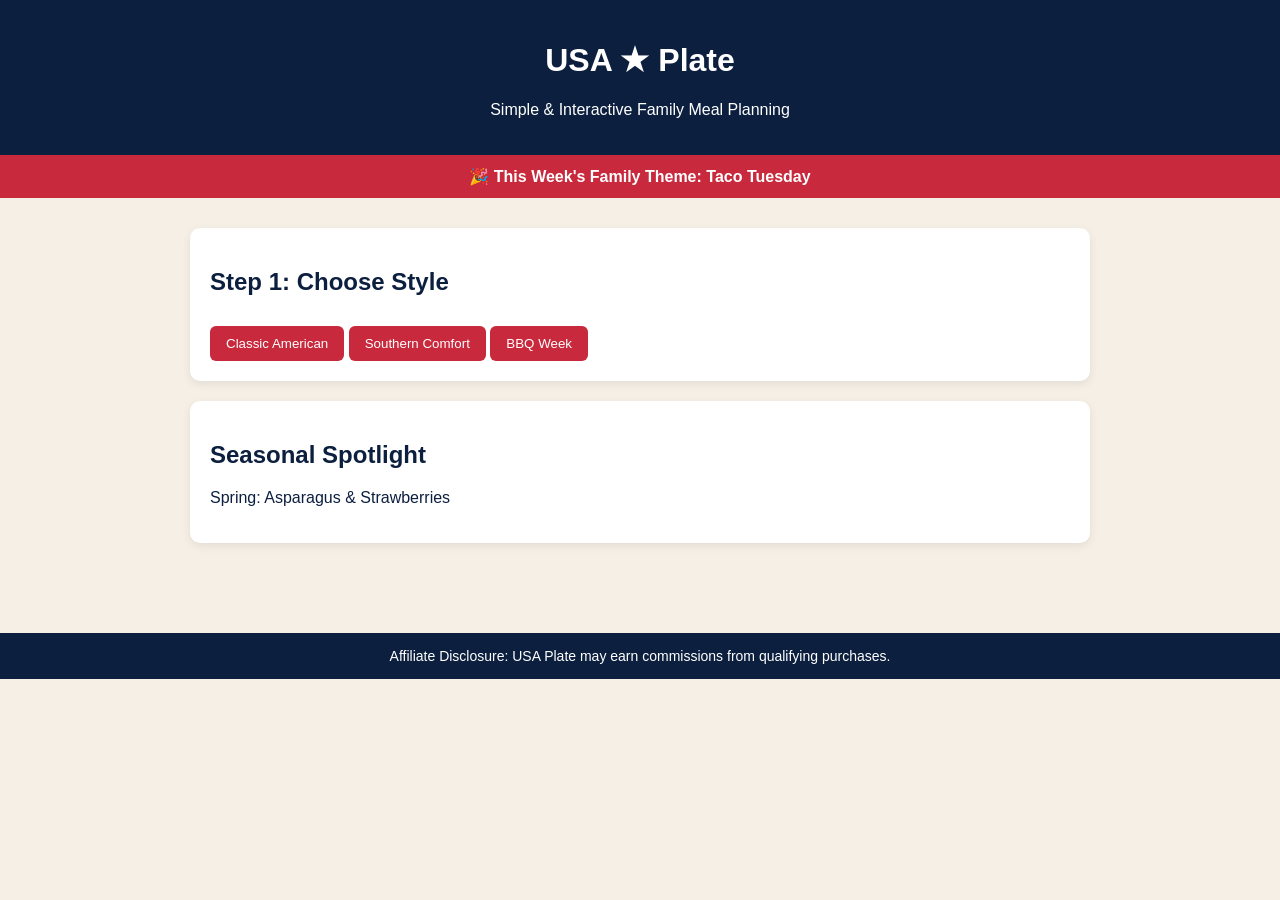
==== commit 9c00cfa1: "Add files via upload" ====
--- a/index.html
+++ b/index.html
@@ -1,209 +1,133 @@
 
 <!DOCTYPE html>
-<html lang="en">
+<html>
 <head>
-<meta charset="UTF-8">
-<meta name="viewport" content="width=device-width, initial-scale=1.0">
-<title>USA Plate — Family American Meal Planner</title>
-
+<title>USA Plate — Interactive Family Meal Planner</title>
+<meta name="viewport" content="width=device-width, initial-scale=1">
 <style>
-body {
-    font-family: Arial, sans-serif;
-    background:#F5EFE6;
-    margin:0;
-    color:#0C1F3F;
-}
-
-header {
-    background:#0C1F3F;
-    color:white;
-    padding:15px 25px;
-    display:flex;
-    justify-content:space-between;
-    align-items:center;
-}
-
-.logo {
-    font-size:22px;
-    font-weight:bold;
-}
-
-.banner {
-    background:#C8293C;
-    color:white;
-    padding:12px;
-    text-align:center;
-    font-weight:bold;
-}
-
-.section {
-    padding:25px;
-}
-
-.card {
-    background:white;
-    padding:20px;
-    border-radius:10px;
-    box-shadow:0 3px 10px rgba(0,0,0,0.08);
-    margin-bottom:20px;
-}
-
-.button {
-    background:#C8293C;
-    color:white;
-    padding:12px 18px;
-    border:none;
-    border-radius:6px;
-    cursor:pointer;
-    margin:5px 0;
-    font-weight:bold;
-}
-
-.button:hover {
-    opacity:0.9;
-}
-
-.grocery-actions {
-    margin-top:15px;
-}
-
-.disclosure {
-    font-size:12px;
-    color:#666;
-    margin-top:10px;
-}
-
-.kid-print {
-    display:none;
-}
-
-@media print {
-    body { background:white; }
-    header, .button, .disclosure { display:none !important; }
-    .kid-print {
-        display:block;
-        font-size:20px;
-        text-align:center;
-        margin-bottom:20px;
-    }
-}
+body{font-family:Arial;background:#F5EFE6;margin:0;color:#0C1F3F}
+header{background:#0C1F3F;color:white;padding:20px;text-align:center}
+.section{padding:30px;max-width:900px;margin:auto}
+.card{background:white;padding:20px;border-radius:10px;margin-bottom:20px;box-shadow:0 3px 10px rgba(0,0,0,0.08)}
+.button{background:#C8293C;color:white;padding:10px 16px;border:none;border-radius:6px;cursor:pointer;margin-top:10px}
+.button.secondary{background:#0C1F3F}
+.button:hover{opacity:0.9}
+.hidden{display:none}
+.footer{background:#0C1F3F;color:white;text-align:center;padding:15px;margin-top:40px;font-size:14px}
+.banner{background:#C8293C;color:white;padding:12px;text-align:center;font-weight:bold}
+@media print{header,.button,.footer{display:none}}
 </style>
 </head>
 <body>
 
 <header>
-<div class="logo">USA ★ Plate — Family Meal Planning</div>
+<h1>USA ★ Plate</h1>
+<p>Simple & Interactive Family Meal Planning</p>
 </header>
 
-<div class="banner" id="family-theme"></div>
+<div class="banner" id="themeBanner"></div>
 
 <div class="section">
 
+<!-- SCREEN 1 -->
+<div id="screen1">
 <div class="card">
-<h2>Seasonal Produce Spotlight</h2>
-<p id="seasonal-produce"></p>
+<h2>Step 1: Choose Style</h2>
+<button class="button" onclick="selectStyle('Classic American')">Classic American</button>
+<button class="button" onclick="selectStyle('Southern Comfort')">Southern Comfort</button>
+<button class="button" onclick="selectStyle('BBQ Week')">BBQ Week</button>
+</div>
+</div>
+
+<!-- SCREEN 2 -->
+<div id="screen2" class="hidden">
+<div class="card">
+<h2 id="styleTitle"></h2>
+<p>Step 2: Generate Weekly Plan</p>
+<button class="button" onclick="generatePlan()">Generate Plan</button>
+<button class="button secondary" onclick="goBack(1)">← Back</button>
+</div>
+</div>
+
+<!-- SCREEN 3 -->
+<div id="screen3" class="hidden">
+<div class="card">
+<h2>Your Weekly Plan</h2>
+<ul id="mealList"></ul>
+<button class="button" onclick="showGrocery()">View Grocery List</button>
+<button class="button secondary" onclick="goBack(2)">← Back</button>
+</div>
+</div>
+
+<!-- SCREEN 4 -->
+<div id="screen4" class="hidden">
+<div class="card">
+<h2>Grocery List</h2>
+<ul>
+<li>Chicken</li>
+<li>Ground Beef</li>
+<li>Potatoes</li>
+<li>Milk</li>
+<li>Bread</li>
+<li>Vegetables</li>
+</ul>
+
+<h3>Shop Ingredients</h3>
+<button class="button" onclick="window.open('https://www.amazon.com','_blank')">Amazon</button>
+<button class="button" onclick="window.open('https://www.walmart.com','_blank')">Walmart</button>
+<button class="button" onclick="window.open('https://www.instacart.com','_blank')">Instacart</button>
+
+<button class="button" onclick="window.print()">Print Plan</button>
+<button class="button secondary" onclick="goBack(3)">← Back</button>
+</div>
 </div>
 
 <div class="card">
-<h2>Holiday Spotlight</h2>
-<p id="holiday-banner"></p>
-</div>
-
-<div class="card">
-<h2>Build Your Family Meal Plan</h2>
-<input type="email" id="email-input" placeholder="Enter your email to unlock grocery list" style="padding:10px;width:100%;margin-bottom:10px;">
-<button class="button" onclick="unlockGrocery()">Unlock Grocery List</button>
-</div>
-
-<div class="card" id="grocery-section" style="display:none;">
-<div class="kid-print">🍎 USA Plate Kids Version 🍎</div>
-<h2>Grocery List</h2>
-<ul>
-<li>Chicken Breast (2 lb)</li>
-<li>Green Beans</li>
-<li>Potatoes</li>
-<li>Milk</li>
-<li>Bread</li>
-</ul>
-
-<div class="grocery-actions">
-<button class="button" onclick="window.open('https://www.amazon.com','_blank')">🛒 Shop on Amazon</button>
-<button class="button" onclick="window.open('https://www.walmart.com','_blank')">🏬 Add to Walmart Cart</button>
-<button class="button" onclick="window.open('https://www.instacart.com','_blank')">🥕 Order from Instacart</button>
-<button class="button" onclick="window.print()">🖨️ Print Plan + List</button>
-</div>
-
-<div class="disclosure">
-Affiliate Disclosure: USA Plate may earn commissions from qualifying purchases made through these links.
+<h2>Seasonal Spotlight</h2>
+<p id="seasonal"></p>
 </div>
 
 </div>
 
+<div class="footer">
+Affiliate Disclosure: USA Plate may earn commissions from qualifying purchases.
 </div>
 
 <script>
 
-// Weekly Family Theme
-const themes = [
-"🍝 Italian Family Night",
-"🌮 Taco Tuesday",
-"🍔 Classic American BBQ",
-"🍗 Southern Comfort Sunday",
-"🥞 Breakfast-for-Dinner Friday"
-];
+// Weekly Theme
+const themes=["Italian Night","Taco Tuesday","BBQ Weekend","Comfort Food Week","Quick 30-Min Meals"];
+document.getElementById("themeBanner").innerText="🎉 This Week's Family Theme: "+themes[Math.floor(Math.random()*themes.length)];
 
-document.getElementById("family-theme").innerText =
-"🎉 This Week's Family Dinner Theme: " + themes[Math.floor(Math.random()*themes.length)];
+// Seasonal Spotlight
+const seasonalItems=["Winter: Sweet Potatoes & Kale","Spring: Asparagus & Strawberries","Summer: Corn & Tomatoes","Fall: Apples & Pumpkin"];
+document.getElementById("seasonal").innerText=seasonalItems[Math.floor(Math.random()*seasonalItems.length)];
 
-// Seasonal Produce Spotlight
-const month = new Date().getMonth();
-const seasonal = [
-"Winter: Sweet Potatoes, Kale, Oranges",
-"Winter: Carrots, Broccoli, Grapefruit",
-"Spring: Asparagus, Strawberries, Spinach",
-"Spring: Peas, Radishes, Lettuce",
-"Summer: Corn, Tomatoes, Watermelon",
-"Summer: Zucchini, Blueberries, Peaches",
-"Summer: Bell Peppers, Cucumbers, Cherries",
-"Summer: Eggplant, Plums, Green Beans",
-"Fall: Apples, Pumpkins, Brussels Sprouts",
-"Fall: Pears, Cauliflower, Sweet Corn",
-"Fall: Cranberries, Squash, Turnips",
-"Winter: Potatoes, Cabbage, Pomegranates"
-];
-
-document.getElementById("seasonal-produce").innerText = seasonal[month];
-
-// Holiday Detection
-const today = new Date();
-let holidayText = "No major holiday this week. Enjoy family meals together!";
-
-// July 4
-if (today.getMonth() === 6 && today.getDate() === 4) {
-    holidayText = "🇺🇸 Happy Independence Day! Add BBQ, corn on the cob, and apple pie!";
+// Navigation Logic
+function selectStyle(style){
+document.getElementById("screen1").classList.add("hidden");
+document.getElementById("screen2").classList.remove("hidden");
+document.getElementById("styleTitle").innerText="Selected Style: "+style;
 }
 
-// Thanksgiving (4th Thursday November)
-if (today.getMonth() === 10) {
-    let firstDay = new Date(today.getFullYear(), 10, 1);
-    let firstThursday = 1 + ((4 - firstDay.getDay() + 7) % 7);
-    let thanksgiving = firstThursday + 21;
-    if (today.getDate() === thanksgiving) {
-        holidayText = "🦃 Happy Thanksgiving! Plan turkey, stuffing, and pumpkin pie.";
-    }
+function generatePlan(){
+const meals=["Monday: Pasta","Tuesday: Tacos","Wednesday: Chicken & Veg","Thursday: Burgers","Friday: Pizza","Saturday: BBQ","Sunday: Roast"];
+let output="";
+for(let i=0;i<meals.length;i++){output+="<li>"+meals[i]+"</li>";}
+document.getElementById("mealList").innerHTML=output;
+
+document.getElementById("screen2").classList.add("hidden");
+document.getElementById("screen3").classList.remove("hidden");
 }
 
-document.getElementById("holiday-banner").innerText = holidayText;
+function showGrocery(){
+document.getElementById("screen3").classList.add("hidden");
+document.getElementById("screen4").classList.remove("hidden");
+}
 
-// Email Gate
-function unlockGrocery() {
-    const email = document.getElementById("email-input").value;
-    if(email.includes("@")) {
-        document.getElementById("grocery-section").style.display = "block";
-        alert("Grocery List Unlocked!");
-    } else {
-        alert("Please enter a valid email.");
-    }
+function goBack(step){
+document.getElementById("screen"+step).classList.remove("hidden");
+document.getElementById("screen"+(step+1)).classList.add("hidden");
 }
 
 </script>
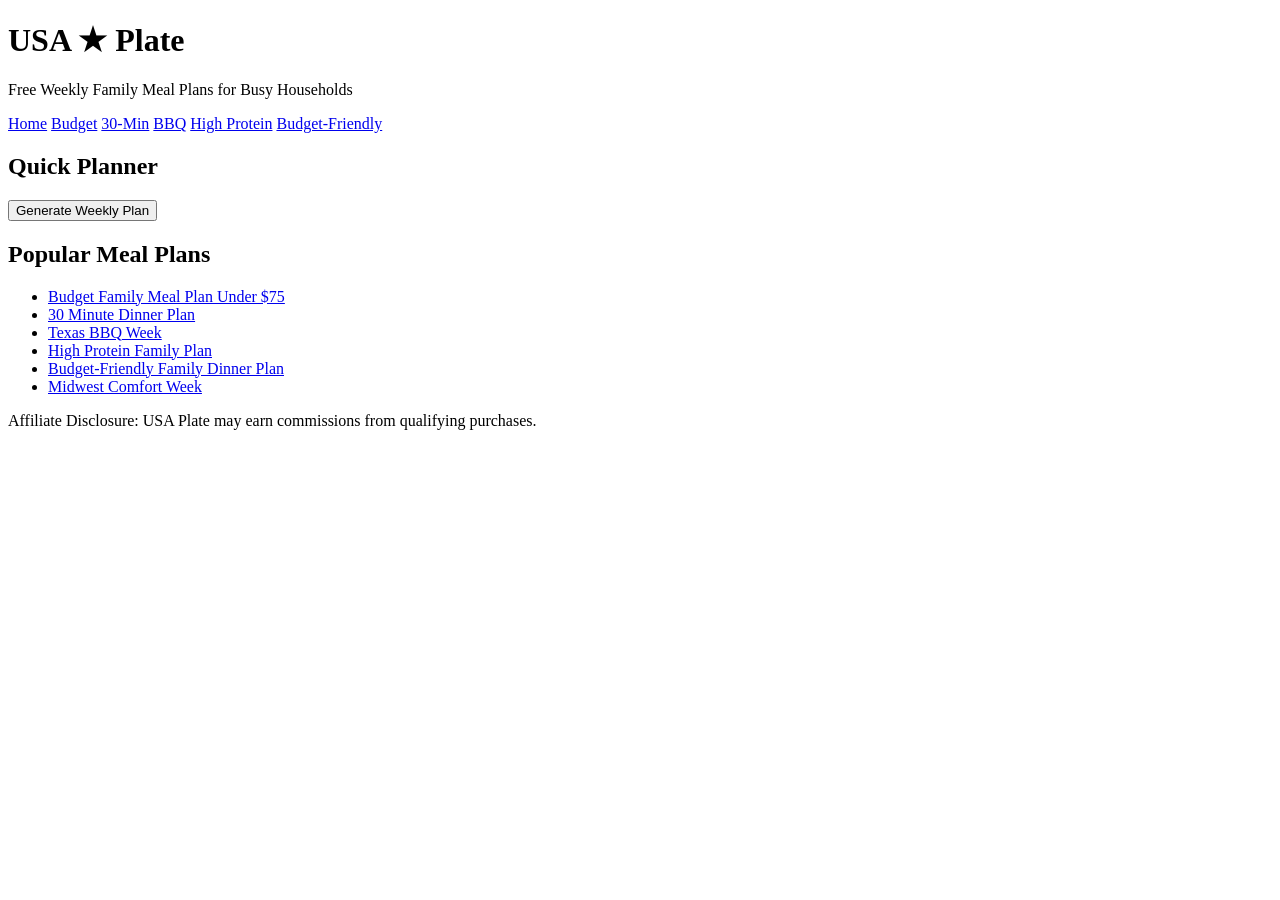
==== commit 3bb64afc: "Add files via upload" ====
--- a/index.html
+++ b/index.html
@@ -2,89 +2,46 @@
 <!DOCTYPE html>
 <html>
 <head>
-<title>USA Plate — Interactive Family Meal Planner</title>
+<title>Family Meal Plans for Busy Families | USA Plate</title>
+<meta name="description" content="Free weekly family meal plans with grocery lists. Budget-friendly meal plans, 30-minute dinners, BBQ weeks and printable plans.">
 <meta name="viewport" content="width=device-width, initial-scale=1">
-<style>
-body{font-family:Arial;background:#F5EFE6;margin:0;color:#0C1F3F}
-header{background:#0C1F3F;color:white;padding:20px;text-align:center}
-.section{padding:30px;max-width:900px;margin:auto}
-.card{background:white;padding:20px;border-radius:10px;margin-bottom:20px;box-shadow:0 3px 10px rgba(0,0,0,0.08)}
-.button{background:#C8293C;color:white;padding:10px 16px;border:none;border-radius:6px;cursor:pointer;margin-top:10px}
-.button.secondary{background:#0C1F3F}
-.button:hover{opacity:0.9}
-.hidden{display:none}
-.footer{background:#0C1F3F;color:white;text-align:center;padding:15px;margin-top:40px;font-size:14px}
-.banner{background:#C8293C;color:white;padding:12px;text-align:center;font-weight:bold}
-@media print{header,.button,.footer{display:none}}
-</style>
+<link rel="stylesheet" href="assets/style.css">
+<script src="assets/script.js"></script>
 </head>
 <body>
 
 <header>
 <h1>USA ★ Plate</h1>
-<p>Simple & Interactive Family Meal Planning</p>
+<p>Free Weekly Family Meal Plans for Busy Households</p>
 </header>
 
-<div class="banner" id="themeBanner"></div>
+<nav>
+<a href="index.html">Home</a>
+<a href="plans/budget-meal-plan.html">Budget</a>
+<a href="plans/30-minute-meal-plan.html">30-Min</a>
+<a href="plans/texas-bbq-week.html">BBQ</a>
+<a href="plans/high-protein-meal-plan.html">High Protein</a>
+<a href="plans/budget-friendly-family-dinner.html">Budget-Friendly</a>
+</nav>
 
 <div class="section">
 
-<!-- SCREEN 1 -->
-<div id="screen1">
 <div class="card">
-<h2>Step 1: Choose Style</h2>
-<button class="button" onclick="selectStyle('Classic American')">Classic American</button>
-<button class="button" onclick="selectStyle('Southern Comfort')">Southern Comfort</button>
-<button class="button" onclick="selectStyle('BBQ Week')">BBQ Week</button>
-</div>
-</div>
-
-<!-- SCREEN 2 -->
-<div id="screen2" class="hidden">
-<div class="card">
-<h2 id="styleTitle"></h2>
-<p>Step 2: Generate Weekly Plan</p>
-<button class="button" onclick="generatePlan()">Generate Plan</button>
-<button class="button secondary" onclick="goBack(1)">← Back</button>
-</div>
-</div>
-
-<!-- SCREEN 3 -->
-<div id="screen3" class="hidden">
-<div class="card">
-<h2>Your Weekly Plan</h2>
-<ul id="mealList"></ul>
-<button class="button" onclick="showGrocery()">View Grocery List</button>
-<button class="button secondary" onclick="goBack(2)">← Back</button>
-</div>
-</div>
-
-<!-- SCREEN 4 -->
-<div id="screen4" class="hidden">
-<div class="card">
-<h2>Grocery List</h2>
-<ul>
-<li>Chicken</li>
-<li>Ground Beef</li>
-<li>Potatoes</li>
-<li>Milk</li>
-<li>Bread</li>
-<li>Vegetables</li>
-</ul>
-
-<h3>Shop Ingredients</h3>
-<button class="button" onclick="window.open('https://www.amazon.com','_blank')">Amazon</button>
-<button class="button" onclick="window.open('https://www.walmart.com','_blank')">Walmart</button>
-<button class="button" onclick="window.open('https://www.instacart.com','_blank')">Instacart</button>
-
-<button class="button" onclick="window.print()">Print Plan</button>
-<button class="button secondary" onclick="goBack(3)">← Back</button>
-</div>
+<h2>Quick Planner</h2>
+<button class="button" onclick="generatePlan()">Generate Weekly Plan</button>
+<ul id="planList"></ul>
 </div>
 
 <div class="card">
-<h2>Seasonal Spotlight</h2>
-<p id="seasonal"></p>
+<h2>Popular Meal Plans</h2>
+<ul>
+<li><a href="plans/budget-meal-plan.html">Budget Family Meal Plan Under $75</a></li>
+<li><a href="plans/30-minute-meal-plan.html">30 Minute Dinner Plan</a></li>
+<li><a href="plans/texas-bbq-week.html">Texas BBQ Week</a></li>
+<li><a href="plans/high-protein-meal-plan.html">High Protein Family Plan</a></li>
+<li><a href="plans/budget-friendly-family-dinner.html">Budget-Friendly Family Dinner Plan</a></li>
+<li><a href="plans/midwest-comfort-week.html">Midwest Comfort Week</a></li>
+</ul>
 </div>
 
 </div>
@@ -93,44 +50,5 @@
 Affiliate Disclosure: USA Plate may earn commissions from qualifying purchases.
 </div>
 
-<script>
-
-// Weekly Theme
-const themes=["Italian Night","Taco Tuesday","BBQ Weekend","Comfort Food Week","Quick 30-Min Meals"];
-document.getElementById("themeBanner").innerText="🎉 This Week's Family Theme: "+themes[Math.floor(Math.random()*themes.length)];
-
-// Seasonal Spotlight
-const seasonalItems=["Winter: Sweet Potatoes & Kale","Spring: Asparagus & Strawberries","Summer: Corn & Tomatoes","Fall: Apples & Pumpkin"];
-document.getElementById("seasonal").innerText=seasonalItems[Math.floor(Math.random()*seasonalItems.length)];
-
-// Navigation Logic
-function selectStyle(style){
-document.getElementById("screen1").classList.add("hidden");
-document.getElementById("screen2").classList.remove("hidden");
-document.getElementById("styleTitle").innerText="Selected Style: "+style;
-}
-
-function generatePlan(){
-const meals=["Monday: Pasta","Tuesday: Tacos","Wednesday: Chicken & Veg","Thursday: Burgers","Friday: Pizza","Saturday: BBQ","Sunday: Roast"];
-let output="";
-for(let i=0;i<meals.length;i++){output+="<li>"+meals[i]+"</li>";}
-document.getElementById("mealList").innerHTML=output;
-
-document.getElementById("screen2").classList.add("hidden");
-document.getElementById("screen3").classList.remove("hidden");
-}
-
-function showGrocery(){
-document.getElementById("screen3").classList.add("hidden");
-document.getElementById("screen4").classList.remove("hidden");
-}
-
-function goBack(step){
-document.getElementById("screen"+step).classList.remove("hidden");
-document.getElementById("screen"+(step+1)).classList.add("hidden");
-}
-
-</script>
-
 </body>
 </html>
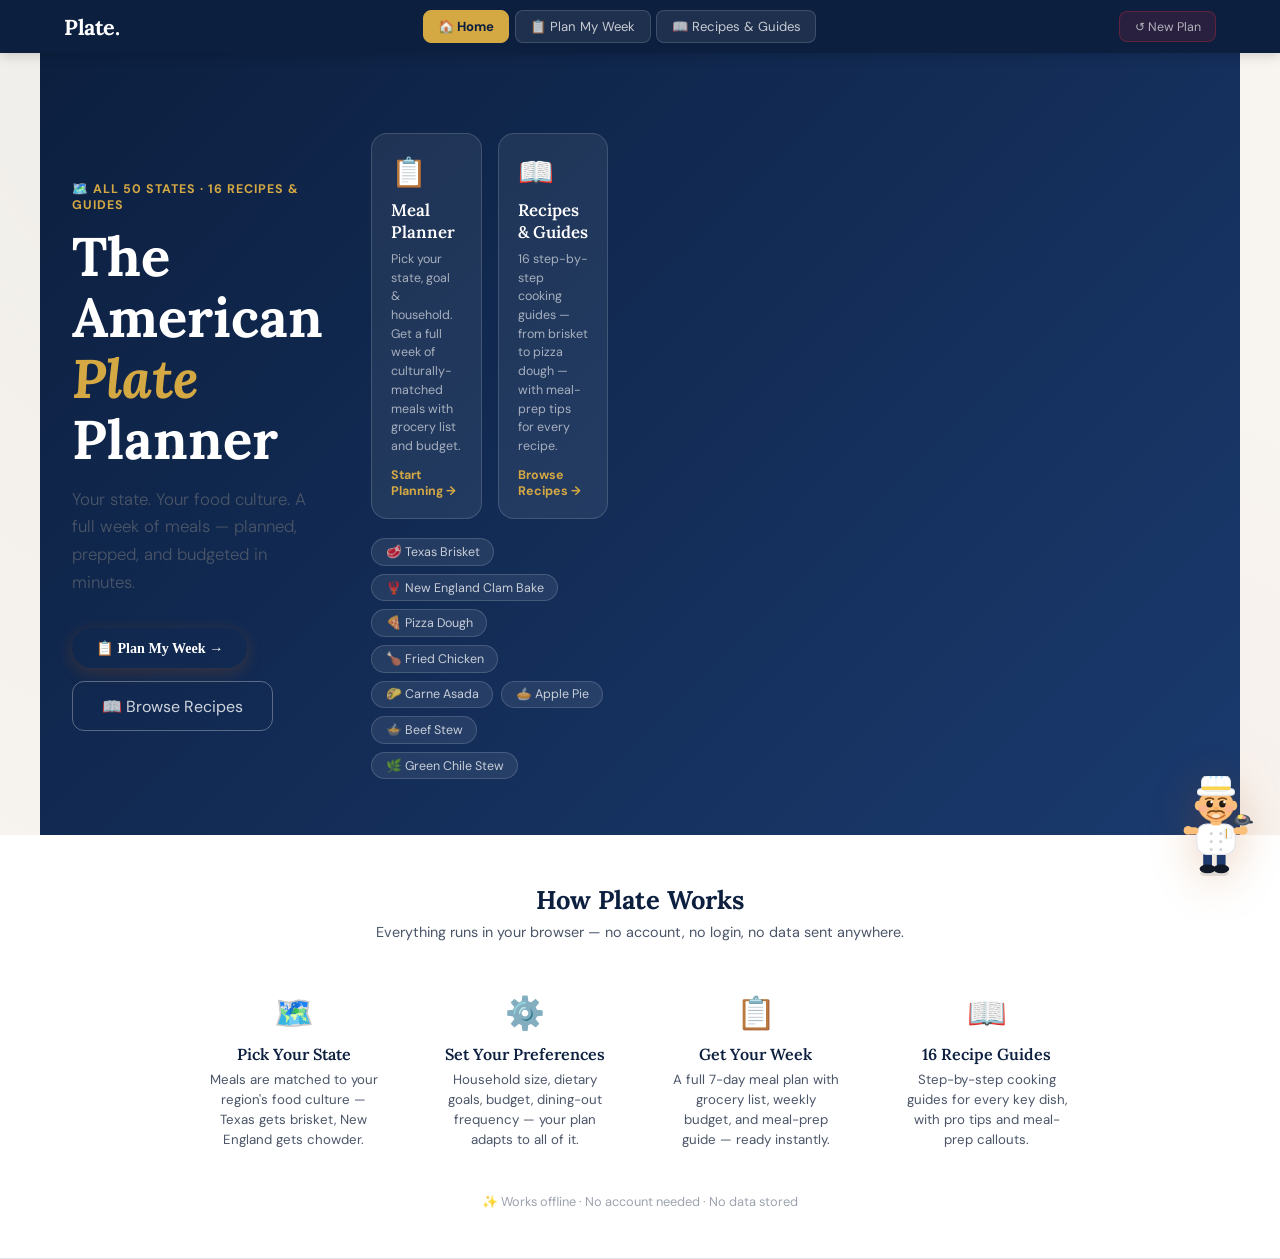
==== commit 56aa6c06: "Add files via upload" ====
--- a/index.html
+++ b/index.html
@@ -1,54 +1,3546 @@
-
 <!DOCTYPE html>
-<html>
+<html lang="en">
 <head>
-<title>Family Meal Plans for Busy Families | USA Plate</title>
-<meta name="description" content="Free weekly family meal plans with grocery lists. Budget-friendly meal plans, 30-minute dinners, BBQ weeks and printable plans.">
-<meta name="viewport" content="width=device-width, initial-scale=1">
-<link rel="stylesheet" href="assets/style.css">
-<script src="assets/script.js"></script>
+<meta charset="UTF-8">
+<meta name="viewport" content="width=device-width, initial-scale=1.0">
+<title>Plate — American Meal Planner &amp; Cooking Guides</title>
+<meta name="description" content="Plan your week of American meals by state, browse 16 step-by-step recipe guides, and get a grocery list and budget — all in one place.">
+<link href="https://fonts.googleapis.com/css2?family=Lora:ital,wght@0,400;0,600;0,700;1,400;1,600&family=DM+Sans:wght@400;500;600;700&display=swap" rel="stylesheet">
+<style>*{box-sizing:border-box;margin:0;padding:0}html{scroll-behavior:smooth}body{font-family:'DM Sans',sans-serif;background:var(--linen,#F8F5F0);color:var(--ink,#1C1917);-webkit-font-smoothing:antialiased}.site-nav{position:sticky;top:0;z-index:200;background:var(--navy,#0C1F3F);box-shadow:0 2px 12px rgba(0,0,0,.18)}.nav-inner{display:flex;align-items:center;gap:1rem;padding:.65rem 1.5rem;max-width:1200px;margin:0 auto}.nav-logo{font-family:'Lora',serif;font-size:1.35rem;font-weight:700;color:white;cursor:pointer;letter-spacing:-.02em;flex-shrink:0}.nav-logo span{color:var(--gold,#D4A843)}.nav-tabs{display:flex;gap:.35rem;flex:1;justify-content:center;flex-wrap:wrap}.nav-tab{background:rgba(255,255,255,.08);border:1px solid rgba(255,255,255,.15);color:rgba(255,255,255,.75);border-radius:8px;padding:.42rem .9rem;font-size:.82rem;font-family:'DM Sans',sans-serif;cursor:pointer;transition:all .2s}.nav-tab:hover{background:rgba(255,255,255,.15);color:white}.nav-tab.active{background:var(--gold,#D4A843);border-color:var(--gold,#D4A843);color:var(--navy,#0C1F3F);font-weight:700}.nav-reset{background:rgba(200,41,60,.15);border:1px solid rgba(200,41,60,.35);color:rgba(255,255,255,.65);border-radius:8px;padding:.42rem .9rem;font-size:.78rem;font-family:'DM Sans',sans-serif;cursor:pointer;white-space:nowrap;transition:all .2s}.nav-reset:hover{background:rgba(200,41,60,.3);color:white}.tab-panel{display:none}.tab-panel.active{display:block}.site-hero{background:linear-gradient(135deg,var(--navy,#0C1F3F) 0%,#1a3a6e 100%);padding:4rem 1.5rem;min-height:70vh;display:flex;align-items:center}.site-hero-inner{max-width:1140px;margin:0 auto;display:grid;grid-template-columns:1fr 1fr;gap:3rem;align-items:center}.hero-eyebrow{font-size:.78rem;font-family:'DM Sans',sans-serif;color:var(--gold,#D4A843);font-weight:700;letter-spacing:.08em;text-transform:uppercase;margin-bottom:.8rem}.hero-headline{font-family:'Lora',serif;font-size:clamp(2.2rem,5vw,3.4rem);color:white;line-height:1.12;margin:0 0 1rem}.hero-headline em{color:var(--gold,#D4A843);font-style:italic}.hero-sub{font-size:1.05rem;font-family:'DM Sans',sans-serif;color:rgba(255,255,255,.72);line-height:1.6;margin:0 0 1.8rem;max-width:440px}.hero-actions{display:flex;gap:.8rem;flex-wrap:wrap}.hero-cta{background:var(--gold,#D4A843);color:var(--navy,#0C1F3F);border:none;border-radius:12px;padding:.85rem 1.8rem;font-size:1rem;font-family:'DM Sans',sans-serif;font-weight:700;cursor:pointer;transition:all .2s}.hero-cta:hover{background:#e6b830;transform:translateY(-2px)}.hero-cta-sec{background:transparent;color:rgba(255,255,255,.8);border:1.5px solid rgba(255,255,255,.3);border-radius:12px;padding:.85rem 1.8rem;font-size:1rem;font-family:'DM Sans',sans-serif;cursor:pointer;transition:all .2s}.hero-cta-sec:hover{background:rgba(255,255,255,.1);color:white}.hero-feature-tiles{display:grid;grid-template-columns:1fr 1fr;gap:1rem;margin-bottom:1.2rem}.hero-tile{background:rgba(255,255,255,.07);border:1px solid rgba(255,255,255,.15);border-radius:16px;padding:1.2rem;cursor:pointer;transition:all .25s}.hero-tile:hover{background:rgba(255,255,255,.13);transform:translateY(-3px);border-color:var(--gold,#D4A843)}.hero-tile-icon{font-size:1.8rem;margin-bottom:.5rem}.hero-tile-title{font-family:'Lora',serif;font-size:1.05rem;color:white;font-weight:600;margin-bottom:.4rem}.hero-tile-desc{font-size:.78rem;color:rgba(255,255,255,.6);line-height:1.5;margin-bottom:.7rem}.hero-tile-cta{font-size:.78rem;color:var(--gold,#D4A843);font-weight:700;font-family:'DM Sans',sans-serif}.hero-dishes{display:flex;flex-wrap:wrap;gap:.5rem}.hero-dish-pill{background:rgba(255,255,255,.08);border:1px solid rgba(255,255,255,.15);border-radius:20px;padding:.3rem .85rem;font-size:.78rem;color:rgba(255,255,255,.75);cursor:pointer;transition:all .2s;font-family:'DM Sans',sans-serif}.hero-dish-pill:hover{background:rgba(212,168,67,.2);border-color:var(--gold,#D4A843);color:white}@media(max-width:860px){.site-hero-inner{grid-template-columns:1fr}.hero-feature-tiles{grid-template-columns:1fr 1fr}}@media(max-width:480px){.hero-feature-tiles{grid-template-columns:1fr}.hero-actions{flex-direction:column}}:root{--navy:#0C1F3F;--red:#C8293C;--gold:#D4A843;--cream:#F8F5F0;--slate:#4A5568;--steel:#E2E8F0;--mint:#1A6B4A;--sky:#1A5F8A;--border:rgba(12,31,63,0.12);--shadow:0 4px 24px rgba(12,31,63,0.09);--red-light:rgba(200,41,60,0.08);--navy-light:rgba(12,31,63,0.06)}*{box-sizing:border-box;margin:0;padding:0}body{font-family:'DM Sans',sans-serif;background:var(--cream);color:var(--navy);min-height:100vh;background-image:radial-gradient(ellipse at 20% 0%,rgba(12,31,63,0.04) 0%,transparent 60%),radial-gradient(ellipse at 80% 100%,rgba(200,41,60,0.04) 0%,transparent 60%)}header{background:var(--navy);padding:.85rem 2rem;display:flex;align-items:center;justify-content:space-between;position:sticky;top:0;z-index:100;box-shadow:0 2px 20px rgba(0,0,0,0.35)}.logo{display:flex;align-items:baseline;gap:.6rem}.logo-text{font-family:'Lora',serif;font-size:1.75rem;color:#fff;letter-spacing:-.02em}.logo-star{color:var(--gold);font-size:1.1rem;margin:0 .1rem}.logo-tagline{font-size:.65rem;color:rgba(255,255,255,0.35);letter-spacing:.15em;text-transform:uppercase}.hdr-btn{background:transparent;border:1px solid rgba(255,255,255,0.2);color:rgba(255,255,255,0.75);padding:.38rem .9rem;border-radius:6px;cursor:pointer;font-family:'DM Sans',sans-serif;font-size:.76rem;transition:all .2s}.hdr-btn:hover{background:rgba(255,255,255,0.08);border-color:rgba(255,255,255,0.4);color:#fff}.steps-bar{display:flex;align-items:center;background:#fff;border-bottom:1.5px solid var(--border);padding:0 2rem;overflow-x:auto;gap:0}.step{display:flex;align-items:center;gap:.4rem;padding:.82rem 1rem .82rem 0;font-size:.77rem;font-weight:500;color:rgba(12,31,63,0.3);white-space:nowrap;border-bottom:2.5px solid transparent;transition:all .2s}.step.active{color:var(--red);border-bottom-color:var(--red)}.step.done{color:var(--mint);cursor:pointer}.step-num{width:18px;height:18px;border-radius:50%;border:1.5px solid currentColor;display:flex;align-items:center;justify-content:center;font-size:.6rem;font-weight:700;flex-shrink:0}.step.done .step-num{background:var(--mint);border-color:var(--mint);color:#fff}.step-arrow{color:var(--border);margin-right:1rem;font-size:.75rem;flex-shrink:0}main{max-width:1320px;margin:0 auto;padding:2rem 1.5rem}.screen{display:none;animation:fadeUp .3s ease}.screen.active{display:block}@keyframes fadeUp{from{opacity:0;transform:translateY(10px)}to{opacity:1;transform:translateY(0)}}.section-title{font-family:'Lora',serif;font-size:1.55rem;margin-bottom:.3rem;color:var(--navy)}.section-sub{font-size:.86rem;color:var(--slate);margin-bottom:1.6rem;line-height:1.55}.back-btn{background:transparent;border:1.5px solid var(--border);color:var(--slate);padding:.4rem .9rem;border-radius:7px;cursor:pointer;font-family:'DM Sans',sans-serif;font-size:.79rem;font-weight:500;display:flex;align-items:center;gap:.3rem;margin-bottom:1.2rem;transition:all .2s;width:fit-content}.back-btn:hover{border-color:var(--red);color:var(--red)}.detect-btn{display:flex;align-items:center;gap:.5rem;background:var(--navy);color:#fff;border:none;padding:.65rem 1.25rem;border-radius:10px;cursor:pointer;font-family:'DM Sans',sans-serif;font-size:.86rem;font-weight:600;margin-bottom:1.2rem;transition:all .2s;box-shadow:0 3px 14px rgba(12,31,63,0.25)}.detect-btn:hover{background:#1a3260;box-shadow:0 5px 20px rgba(12,31,63,0.35);transform:translateY(-1px)}.detect-btn:disabled{opacity:.55;cursor:not-allowed;transform:none}.detect-status{font-size:.76rem;color:var(--slate)}.popular-row{display:flex;align-items:center;gap:.5rem;flex-wrap:wrap;margin-bottom:1.1rem;padding:.7rem 1rem;background:#fff;border:1px solid var(--border);border-radius:10px}.popular-label{font-size:.68rem;font-weight:600;text-transform:uppercase;letter-spacing:.09em;color:var(--slate);flex-shrink:0}.pop-chip{padding:.25rem .72rem;border:1.5px solid var(--border);border-radius:20px;cursor:pointer;font-size:.75rem;font-weight:500;background:var(--cream);color:var(--slate);transition:all .15s}.pop-chip:hover{border-color:var(--red);color:var(--red)}.pop-chip.sel{border-color:var(--red);background:var(--red-light);color:var(--red)}.zone-tabs{display:flex;gap:.4rem;flex-wrap:wrap;margin-bottom:1rem}.zone-tab{padding:.36rem .82rem;border:1.5px solid var(--border);border-radius:20px;cursor:pointer;font-size:.77rem;font-weight:500;background:#fff;color:var(--slate);transition:all .18s;font-family:'DM Sans',sans-serif}.zone-tab:hover{border-color:var(--navy);color:var(--navy)}.zone-tab.active{background:var(--red);color:#fff;border-color:var(--red)}.state-grid{display:grid;grid-template-columns:repeat(auto-fill,minmax(150px,1fr));gap:.48rem;margin-bottom:1.2rem}.state-card{padding:.58rem .82rem;border:1.5px solid var(--border);border-radius:9px;cursor:pointer;font-size:.81rem;font-weight:500;background:#fff;transition:all .15s;display:flex;align-items:center;gap:.4rem;color:var(--slate)}.state-card:hover{border-color:var(--navy);color:var(--navy);background:var(--navy-light)}.state-card.selected{border-color:var(--red);background:var(--red-light);color:var(--red);font-weight:600}.state-flag{font-size:.95rem;flex-shrink:0}.style-grid{display:grid;grid-template-columns:repeat(auto-fill,minmax(200px,1fr));gap:.85rem;margin-bottom:1.6rem}.style-card{border:1.5px solid var(--border);border-radius:13px;padding:1.1rem;cursor:pointer;background:#fff;transition:all .2s;position:relative;overflow:hidden}.style-card::before{content:'';position:absolute;top:0;left:0;right:0;height:3px;background:var(--accent,var(--navy))}.style-card:hover{border-color:var(--navy);box-shadow:var(--shadow)}.style-card.selected{border-color:var(--red);box-shadow:0 0 0 3px rgba(200,41,60,0.1)}.style-icon{font-size:1.6rem;margin-bottom:.45rem}.style-name{font-weight:700;font-size:.9rem;margin-bottom:.18rem;color:var(--navy)}.style-states{font-size:.7rem;color:var(--slate);line-height:1.4;margin-bottom:.2rem}.style-desc{font-size:.68rem;color:var(--slate);font-style:italic;line-height:1.4}.panel{background:#fff;border-radius:12px;padding:1.2rem;border:1px solid var(--border);margin-bottom:1.1rem}.panel-header{display:flex;align-items:center;justify-content:space-between;margin-bottom:.85rem}.panel-title{font-family:'Lora',serif;font-size:1.05rem;display:flex;align-items:center;gap:.4rem}.add-btn{background:var(--red);color:#fff;border:none;padding:.33rem .82rem;border-radius:6px;cursor:pointer;font-family:'DM Sans',sans-serif;font-size:.76rem;font-weight:600;transition:all .2s}.add-btn:hover{background:#a8202f}.person-row{display:grid;grid-template-columns:110px 1fr 130px 120px auto;gap:.5rem;margin-bottom:.5rem;align-items:center}.person-col-headers{display:grid;grid-template-columns:110px 1fr 130px 120px 28px;gap:.5rem;margin-bottom:.3rem}.fi{padding:.56rem .82rem;border:1.5px solid var(--border);border-radius:7px;font-family:'DM Sans',sans-serif;font-size:.83rem;background:var(--cream);outline:none;transition:border .2s;width:100%}.fi:focus{border-color:var(--red);background:#fff}.fi-date{padding:.53rem .68rem}.remove-btn{width:28px;height:28px;border-radius:50%;border:1.5px solid var(--border);background:transparent;cursor:pointer;display:flex;align-items:center;justify-content:center;color:var(--slate);font-size:.85rem;transition:all .2s;flex-shrink:0}.remove-btn:hover{border-color:var(--red);color:var(--red)}.col-label{font-size:.63rem;font-weight:600;text-transform:uppercase;letter-spacing:.08em;color:var(--slate);padding-bottom:.3rem}.meta-row{display:grid;grid-template-columns:1fr 1fr 1fr;gap:.9rem;margin-bottom:1.3rem}.field-group{display:flex;flex-direction:column;gap:.3rem}.field-label{font-size:.72rem;font-weight:600;text-transform:uppercase;letter-spacing:.07em;color:var(--slate)}.field-select,.field-input{padding:.6rem .85rem;border:1.5px solid var(--border);border-radius:8px;font-family:'DM Sans',sans-serif;font-size:.85rem;background:#fff;outline:none;cursor:pointer;transition:border .2s;color:var(--navy)}.field-select:focus,.field-input:focus{border-color:var(--red)}.goal-grid{display:grid;grid-template-columns:repeat(auto-fill,minmax(155px,1fr));gap:.65rem;margin-bottom:1.3rem}.goal-chip{padding:.72rem 1rem;border:1.5px solid var(--border);border-radius:10px;cursor:pointer;background:#fff;transition:all .18s;display:flex;align-items:flex-start;gap:.55rem}.goal-chip.selected{border-color:var(--red);background:var(--red-light)}.goal-icon{font-size:1.3rem;flex-shrink:0;margin-top:.05rem}.goal-label{font-size:.8rem;font-weight:600;color:var(--navy)}.goal-desc{font-size:.67rem;color:var(--slate);line-height:1.35;margin-top:.1rem}.diet-grid{display:grid;grid-template-columns:repeat(auto-fill,minmax(145px,1fr));gap:.6rem;margin-bottom:1.3rem}.diet-chip{padding:.65rem .9rem;border:1.5px solid var(--border);border-radius:10px;cursor:pointer;background:#fff;transition:all .18s;text-align:center}.diet-chip.selected{border-color:var(--red);background:var(--red-light)}.diet-chip-icon{font-size:1.2rem;margin-bottom:.2rem}.diet-chip-label{font-size:.78rem;font-weight:600;color:var(--navy)}.diet-chip-desc{font-size:.63rem;color:var(--slate);margin-top:.08rem}.options-grid{display:grid;grid-template-columns:repeat(auto-fill,minmax(175px,1fr));gap:.6rem;margin-bottom:1.3rem}.opt-card{border:1.5px solid var(--border);border-radius:9px;padding:.7rem .9rem;cursor:pointer;background:#fff;transition:all .18s;display:flex;align-items:center;gap:.55rem;font-size:.8rem;font-weight:500;color:var(--slate)}.opt-card.active{border-color:var(--red);background:var(--red-light);color:var(--navy)}.opt-card .opt-icon{font-size:1rem;flex-shrink:0}.calorie-row{display:flex;align-items:center;gap:.7rem;margin-bottom:1.3rem;flex-wrap:wrap}.calorie-preset{padding:.3rem .7rem;border:1.5px solid var(--border);border-radius:20px;cursor:pointer;font-size:.75rem;font-weight:500;background:#fff;color:var(--slate);transition:all .15s}.calorie-preset:hover,.calorie-preset.active{border-color:var(--red);color:var(--red)}.generate-btn{display:block;width:100%;padding:.85rem;background:var(--red);color:#fff;border:none;border-radius:10px;font-family:'Lora',serif;font-size:1.05rem;font-weight:600;cursor:pointer;transition:all .2s;letter-spacing:.01em;margin-top:1.2rem}.generate-btn:hover{background:#a8202f;box-shadow:0 6px 20px rgba(200,41,60,0.3)}.generate-btn:disabled{opacity:.6;cursor:not-allowed;box-shadow:none}.plan-layout{display:grid;grid-template-columns:1fr 350px;gap:1.6rem;align-items:start}.plan-toolbar{display:flex;align-items:center;justify-content:space-between;margin-bottom:1rem;flex-wrap:wrap;gap:.5rem}.toolbar-left{display:flex;align-items:center;gap:.8rem}.view-toggle{display:flex;background:#fff;border:1.5px solid var(--border);border-radius:8px;overflow:hidden}.view-btn{padding:.38rem .88rem;font-size:.78rem;font-weight:500;cursor:pointer;border:none;background:transparent;font-family:'DM Sans',sans-serif;color:var(--slate);transition:all .18s}.view-btn.active{background:var(--navy);color:#fff}.view-label{font-size:.82rem;color:var(--slate);font-weight:500}.nav-btn{padding:.38rem .85rem;background:#fff;border:1.5px solid var(--border);border-radius:7px;cursor:pointer;font-size:.78rem;font-weight:500;color:var(--slate);font-family:'DM Sans',sans-serif;transition:all .18s}.nav-btn:hover:not(:disabled){border-color:var(--navy);color:var(--navy)}.nav-btn:disabled{opacity:.38;cursor:default}.week-grid{display:grid;grid-template-columns:repeat(7,1fr);gap:.55rem}.day-card{background:#fff;border:1.5px solid var(--border);border-radius:11px;overflow:hidden;transition:all .2s}.day-card:hover{box-shadow:var(--shadow)}.day-card.holiday-day{border-color:rgba(212,168,67,0.4);background:rgba(212,168,67,0.02)}.day-card.eatout-day{border-color:rgba(26,95,138,0.3);background:rgba(26,95,138,0.02)}.day-card.prepday-day{border-color:rgba(26,107,74,0.3);background:rgba(26,107,74,0.02)}.day-header{background:var(--navy);padding:.42rem .62rem;display:flex;align-items:center;justify-content:space-between}.day-card.holiday-day .day-header{background:var(--gold)}.day-card.eatout-day .day-header{background:var(--sky)}.day-card.prepday-day .day-header{background:var(--mint)}.day-name{font-weight:700;font-size:.72rem;color:#fff}.day-date-mini{font-size:.62rem;color:rgba(255,255,255,0.6)}.day-meta{display:flex;gap:.28rem;flex-wrap:wrap}.tag{display:inline-flex;align-items:center;gap:.18rem;font-size:.58rem;padding:.08rem .32rem;border-radius:10px;font-weight:600}.tag.holiday{background:rgba(212,168,67,0.25);color:#7a5e00}.tag.eatout{background:rgba(255,255,255,0.2);color:#fff}.day-meals{padding:.52rem}.meal-cell{padding:.38rem .44rem;border-radius:7px;background:var(--cream);margin-bottom:.35rem;position:relative}.meal-cell:last-child{margin-bottom:0}.meal-type{font-size:.59rem;font-weight:600;text-transform:uppercase;letter-spacing:.07em;color:var(--slate);display:flex;align-items:center;gap:.28rem;margin-bottom:.18rem}.meal-dot{width:5px;height:5px;border-radius:50%;flex-shrink:0}.meal-dot.breakfast{background:#D4A843}.meal-dot.lunch{background:var(--red)}.meal-dot.dinner{background:var(--navy)}.meal-dot.snack{background:var(--mint)}.meal-main{font-size:.77rem;font-weight:600;color:var(--navy);line-height:1.3}.meal-side{font-size:.67rem;color:var(--slate);margin-top:.06rem}.swap-btn{position:absolute;top:.32rem;right:.32rem;background:transparent;border:none;cursor:pointer;font-size:.7rem;color:var(--slate);opacity:0;transition:opacity .18s}.meal-cell:hover .swap-btn{opacity:1}.calorie-tag{font-size:.6rem;color:var(--mint);font-weight:600;margin-top:.12rem}.macro-bar{height:3px;border-radius:2px;background:var(--steel);margin-top:.2rem;overflow:hidden;display:flex}.macro-p{background:var(--red);height:100%}.macro-c{background:var(--gold);height:100%}.macro-f{background:var(--sky);height:100%}.prep-badge{font-size:.59rem;font-weight:700;color:var(--mint);text-transform:uppercase;letter-spacing:.06em;padding:.08rem .36rem;background:rgba(26,107,74,0.1);border-radius:10px;display:inline-block;margin-top:.18rem}.prep-time-badge{display:inline-flex;align-items:center;gap:.15rem;font-size:.59rem;font-weight:600;padding:.08rem .34rem;border-radius:10px;margin-top:.18rem}.prep-time-badge.quick{background:rgba(26,107,74,0.1);color:var(--mint)}.prep-time-badge.medium{background:rgba(212,168,67,0.12);color:#7a5e00}.prep-time-badge.slow{background:rgba(200,41,60,0.08);color:var(--red)}.repeat-warn{font-size:.58rem;color:var(--red);background:rgba(200,41,60,0.07);border-radius:4px;padding:.06rem .28rem;margin-top:.12rem;display:inline-block}.legend{display:flex;gap:.9rem;flex-wrap:wrap;margin-bottom:.8rem;font-size:.72rem;color:var(--slate)}.legend-item{display:flex;align-items:center;gap:.3rem}.legend-dot{width:7px;height:7px;border-radius:50%;flex-shrink:0}.month-grid{display:grid;grid-template-columns:repeat(7,1fr);gap:.35rem;margin-bottom:.35rem}.month-day-hdr{font-size:.66rem;font-weight:600;text-align:center;color:var(--slate);padding:.3rem 0}.month-cell{background:#fff;border:1px solid var(--border);border-radius:7px;padding:.4rem;min-height:80px;cursor:pointer;transition:all .15s;position:relative;overflow:hidden}.month-cell:hover{border-color:var(--red);box-shadow:0 2px 8px rgba(200,41,60,0.08)}.month-cell.empty{background:transparent;border-color:transparent;cursor:default}.month-num{font-size:.72rem;font-weight:700;color:var(--slate);margin-bottom:.22rem;display:flex;align-items:center;justify-content:space-between}.month-dots{display:flex;gap:.18rem;align-items:center}.mdot{width:5px;height:5px;border-radius:50%}.mdot.holiday{background:var(--gold)}.mdot.eatout{background:var(--sky)}.month-meal-mini{font-size:.58rem;line-height:1.3;color:var(--navy)}.month-meal-mini .mb{color:var(--slate)}.month-holiday-bar{position:absolute;bottom:0;left:0;right:0;height:2.5px;background:var(--gold)}.budget-panel{background:linear-gradient(135deg,var(--navy),#1a3260);border-radius:13px;padding:1rem 1.1rem;margin-bottom:.9rem;color:#fff;position:relative;overflow:hidden}.budget-panel::before{content:'$';position:absolute;right:.8rem;top:50%;transform:translateY(-50%);font-size:4rem;font-family:'Lora',serif;color:rgba(255,255,255,0.05);font-weight:700;pointer-events:none}.budget-title{font-family:'Lora',serif;font-size:.9rem;color:var(--gold);margin-bottom:.6rem;display:flex;align-items:center;gap:.4rem}.budget-tier-row{display:flex;gap:.3rem;margin-bottom:.65rem}.budget-tier{padding:.2rem .58rem;border-radius:20px;font-size:.66rem;font-weight:600;cursor:pointer;border:1px solid rgba(255,255,255,0.15);color:rgba(255,255,255,0.5);background:transparent;font-family:'DM Sans',sans-serif;transition:all .18s}.budget-tier.active{background:var(--gold);color:var(--navy);border-color:var(--gold)}.budget-totals{display:grid;grid-template-columns:1fr 1fr;gap:.5rem;margin-bottom:.55rem}.budget-item{background:rgba(255,255,255,0.07);border-radius:8px;padding:.5rem .68rem}.budget-item-label{font-size:.59rem;text-transform:uppercase;letter-spacing:.08em;color:rgba(255,255,255,0.42);margin-bottom:.16rem}.budget-item-val{font-size:1.08rem;font-weight:700;color:var(--gold);font-family:'Lora',serif}.budget-item-sub{font-size:.57rem;color:rgba(255,255,255,0.3);margin-top:.04rem}.budget-bar-row{display:flex;gap:.32rem;align-items:center;margin-bottom:.12rem}.budget-bar-label{font-size:.61rem;color:rgba(255,255,255,0.45);width:50px;flex-shrink:0}.budget-bar-track{flex:1;height:5px;background:rgba(255,255,255,0.1);border-radius:3px;overflow:hidden}.budget-bar-fill{height:100%;border-radius:3px;transition:width .5s ease}.budget-bar-amt{font-size:.61rem;color:rgba(255,255,255,0.5);width:40px;text-align:right;flex-shrink:0}.budget-tip{font-size:.63rem;color:rgba(212,168,67,0.85);background:rgba(212,168,67,0.1);border-radius:5px;padding:.2rem .48rem;text-align:center;margin-top:.4rem}.macro-panel{background:#fff;border:1px solid var(--border);border-radius:12px;padding:.9rem;margin-bottom:.8rem}.macro-title{font-size:.67rem;font-weight:700;text-transform:uppercase;letter-spacing:.09em;color:var(--slate);margin-bottom:.6rem}.macro-week-bars{display:flex;flex-direction:column;gap:.4rem}.macro-row{display:flex;align-items:center;gap:.45rem}.macro-lbl{font-size:.67rem;color:var(--slate);width:58px;flex-shrink:0}.macro-track{flex:1;height:7px;background:var(--steel);border-radius:4px;overflow:hidden}.macro-fill{height:100%;border-radius:4px;transition:width .6s ease}.macro-pct{font-size:.61rem;color:var(--slate);width:28px;text-align:right;flex-shrink:0}.season-banner{border-radius:10px;padding:.58rem 1rem;margin-bottom:.8rem;display:flex;align-items:center;gap:.6rem;font-size:.79rem;font-weight:500;line-height:1.4}.season-banner.summer{background:rgba(212,168,67,0.1);border:1px solid rgba(212,168,67,0.3);color:#7a5e00}.season-banner.fall{background:rgba(200,41,60,0.07);border:1px solid rgba(200,41,60,0.2);color:var(--red)}.season-banner.winter{background:rgba(12,31,63,0.06);border:1px solid rgba(12,31,63,0.15);color:var(--navy)}.season-banner.spring{background:rgba(26,107,74,0.07);border:1px solid rgba(26,107,74,0.18);color:var(--mint)}.grocery-panel{background:#fff;border:1px solid var(--border);border-radius:13px;overflow:hidden;box-shadow:var(--shadow);position:sticky;top:4.1rem}.grocery-header{background:var(--navy);padding:.82rem 1.1rem;display:flex;align-items:center;justify-content:space-between}.grocery-header h3{color:var(--gold);font-family:'Lora',serif;font-size:.95rem}.grocery-scope-badge{background:rgba(212,168,67,0.15);color:var(--gold);font-size:.63rem;font-weight:600;padding:.1rem .42rem;border-radius:20px}.grocery-body{padding:.9rem;max-height:320px;overflow-y:auto}.grocery-body::-webkit-scrollbar{width:3px}.grocery-body::-webkit-scrollbar-thumb{background:var(--border);border-radius:3px}.grocery-cat{margin-bottom:.82rem}.grocery-cat-name{font-size:.63rem;font-weight:700;text-transform:uppercase;letter-spacing:.1em;color:var(--slate);margin-bottom:.32rem;padding-bottom:.18rem;border-bottom:1px solid var(--border)}.grocery-item{display:flex;align-items:center;gap:.4rem;padding:.18rem 0;font-size:.77rem;border-bottom:1px dashed rgba(12,31,63,0.06);cursor:pointer;transition:opacity .2s}.grocery-item:last-child{border-bottom:none}.grocery-item.checked{opacity:.35;text-decoration:line-through}.grocery-checkbox{width:13px;height:13px;border-radius:3px;border:1.5px solid var(--border);flex-shrink:0;display:flex;align-items:center;justify-content:center;font-size:.55rem;transition:all .18s}.grocery-item.checked .grocery-checkbox{background:var(--mint);border-color:var(--mint);color:#fff}.grocery-item-name{flex:1}.grocery-qty{font-size:.67rem;color:var(--slate);font-weight:500;white-space:nowrap}.grocery-tip-box{background:rgba(212,168,67,0.07);border-left:3px solid var(--gold);padding:.5rem .72rem;margin:.6rem .9rem 0;border-radius:0 6px 6px 0}.grocery-tip-title{font-size:.63rem;font-weight:700;text-transform:uppercase;letter-spacing:.07em;color:var(--gold);margin-bottom:.14rem}.grocery-tip-text{font-size:.72rem;color:var(--slate);line-height:1.45}.grocery-actions{padding:.6rem .9rem .9rem;display:flex;flex-direction:column;gap:.38rem}.grocery-btn{width:100%;padding:.56rem;background:transparent;border:1.5px solid var(--red);color:var(--red);border-radius:7px;cursor:pointer;font-family:'DM Sans',sans-serif;font-size:.75rem;font-weight:600;transition:all .18s;display:flex;align-items:center;justify-content:center;gap:.26rem}.grocery-btn:hover{background:var(--red-light)}.grocery-btn.dark{background:var(--navy);color:var(--gold);border-color:var(--navy)}.grocery-btn.green{border-color:var(--mint);color:var(--mint)}.grocery-btn.green:hover{background:rgba(26,107,74,0.07)}.modal-overlay{position:fixed;inset:0;background:rgba(12,31,63,0.5);z-index:200;display:flex;align-items:center;justify-content:center;padding:1rem;opacity:0;pointer-events:none;transition:opacity .22s;backdrop-filter:blur(3px)}.modal-overlay.open{opacity:1;pointer-events:all}.modal{background:#fff;border-radius:16px;max-width:580px;width:100%;max-height:88vh;overflow-y:auto;box-shadow:0 20px 60px rgba(0,0,0,0.22);animation:modalIn .22s ease}@keyframes modalIn{from{transform:scale(.96);opacity:0}to{transform:scale(1);opacity:1}}.modal-header{background:var(--navy);padding:.9rem 1.2rem;border-radius:16px 16px 0 0;display:flex;align-items:center;justify-content:space-between;position:sticky;top:0;z-index:1}.modal-title{color:var(--gold);font-family:'Lora',serif;font-size:1.02rem}.modal-close{background:transparent;border:none;color:rgba(255,255,255,0.4);font-size:1.25rem;cursor:pointer;line-height:1;transition:color .2s}.modal-close:hover{color:#fff}.modal-body{padding:1.1rem}.modal-meal-sec{margin-bottom:.9rem;padding-bottom:.9rem;border-bottom:1px solid var(--border)}.modal-meal-sec:last-of-type{border-bottom:none}.modal-meal-type{font-size:.66rem;font-weight:600;text-transform:uppercase;letter-spacing:.09em;color:var(--slate);margin-bottom:.32rem;display:flex;align-items:center;gap:.3rem}.modal-meal-name{font-size:1rem;font-weight:700;font-family:'Lora',serif;margin-bottom:.14rem;color:var(--navy)}.modal-meal-side{font-size:.79rem;color:var(--slate)}.modal-macros{display:flex;gap:.6rem;margin-top:.35rem;flex-wrap:wrap}.modal-macro{font-size:.67rem;padding:.1rem .42rem;border-radius:10px;font-weight:600}.modal-macro.p{background:rgba(200,41,60,0.08);color:var(--red)}.modal-macro.c{background:rgba(212,168,67,0.12);color:#7a5e00}.modal-macro.f{background:rgba(26,95,138,0.08);color:var(--sky)}.modal-macro.cal{background:rgba(12,31,63,0.07);color:var(--navy)}.show-swap{font-size:.7rem;color:var(--red);background:transparent;border:none;cursor:pointer;font-family:'DM Sans',sans-serif;margin-top:.3rem;text-decoration:underline}.swap-opts{display:grid;grid-template-columns:repeat(auto-fill,minmax(115px,1fr));gap:.3rem;margin-top:.5rem}.swap-opt{padding:.36rem .58rem;border:1.5px solid var(--border);border-radius:6px;font-size:.73rem;cursor:pointer;transition:all .15s;background:#fff;font-family:'DM Sans',sans-serif;color:var(--slate)}.swap-opt:hover{border-color:var(--red);color:var(--red)}.recipe-toggle{display:flex;align-items:center;gap:.35rem;font-size:.73rem;color:var(--mint);background:rgba(26,107,74,0.07);border:1px solid rgba(26,107,74,0.18);border-radius:7px;padding:.3rem .7rem;cursor:pointer;font-family:'DM Sans',sans-serif;font-weight:600;margin-top:.52rem;transition:all .18s;width:100%;justify-content:center}.recipe-toggle:hover{background:rgba(26,107,74,0.12)}.recipe-box{display:none;margin-top:.52rem;background:rgba(26,107,74,0.03);border:1px solid rgba(26,107,74,0.14);border-radius:9px;overflow:hidden;animation:fadeUp .2s ease}.recipe-box.open{display:block}.recipe-section-hdr{font-size:.63rem;font-weight:700;text-transform:uppercase;letter-spacing:.1em;padding:.48rem .82rem .22rem;color:var(--mint)}.recipe-ingredients{padding:0 .82rem .48rem;display:flex;flex-direction:column;gap:.18rem}.recipe-ing{font-size:.76rem;color:var(--navy);display:flex;align-items:baseline;gap:.38rem;padding:.1rem 0;border-bottom:1px dashed rgba(26,107,74,0.1)}.recipe-ing:last-child{border-bottom:none}.recipe-ing-amt{font-size:.68rem;color:var(--slate);min-width:62px;flex-shrink:0;font-weight:500}.recipe-steps{padding:0 .82rem .65rem;counter-reset:step}.recipe-step{font-size:.76rem;color:var(--navy);padding:.42rem 0 .42rem 1.85rem;border-bottom:1px dashed rgba(26,107,74,0.08);position:relative;line-height:1.45;counter-increment:step}.recipe-step:last-child{border-bottom:none}.recipe-step::before{content:counter(step);position:absolute;left:0;top:.4rem;width:1.28rem;height:1.28rem;background:var(--navy);color:#fff;border-radius:50%;font-size:.59rem;font-weight:700;display:flex;align-items:center;justify-content:center}.recipe-tip{font-size:.7rem;color:var(--red);background:rgba(200,41,60,0.05);padding:.38rem .82rem;border-top:1px solid rgba(200,41,60,0.1);font-style:italic}.recipe-no-data{font-size:.75rem;color:var(--slate);padding:.58rem .82rem;text-align:center}.badge-row{display:flex;align-items:center;gap:.4rem;flex-wrap:wrap;margin-bottom:.9rem}.info-badge{padding:.24rem .62rem;border-radius:20px;font-size:.7rem;font-weight:500;background:var(--red-light);color:var(--red);border:1px solid rgba(200,41,60,0.18)}.info-badge.green{background:rgba(26,107,74,0.08);color:var(--mint);border-color:rgba(26,107,74,0.18)}.info-badge.blue{background:rgba(26,95,138,0.08);color:var(--sky);border-color:rgba(26,95,138,0.18)}.info-badge.gold{background:rgba(212,168,67,0.1);color:#7a5e00;border-color:rgba(212,168,67,0.25)}.spinner{display:inline-block;width:15px;height:15px;border:2px solid rgba(255,255,255,0.3);border-top-color:#fff;border-radius:50%;animation:spin .6s linear infinite;vertical-align:middle;margin-right:.36rem}@keyframes spin{to{transform:rotate(360deg)}}.toast{position:fixed;bottom:1.5rem;left:50%;transform:translateX(-50%) translateY(20px);background:var(--navy);color:#fff;padding:.55rem 1.3rem;border-radius:30px;font-size:.82rem;font-weight:500;opacity:0;transition:all .3s;z-index:300;pointer-events:none;white-space:nowrap}.toast.show{opacity:1;transform:translateX(-50%) translateY(0)}.prep-mode-banner{border-radius:10px;padding:.65rem 1rem;margin-bottom:1rem;background:rgba(26,107,74,0.07);border:1px solid rgba(26,107,74,0.2);display:flex;align-items:flex-start;gap:.6rem}.prep-mode-banner.hidden{display:none}.prep-mode-icon{font-size:1.2rem;flex-shrink:0;margin-top:.05rem}.prep-mode-text{font-size:.79rem;color:var(--mint);font-weight:500;line-height:1.4}@media print{header,.steps-bar,.plan-toolbar .view-toggle,.nav-btn,.back-btn,.hdr-btn,.swap-btn,.grocery-actions,.grocery-tip-box,.show-swap,.swap-opts,.modal-overlay,.budget-panel,.macro-panel,.season-banner,.recipe-toggle,.recipe-box,.prep-mode-banner{display:none!important}body{background:white}.plan-layout{display:grid;grid-template-columns:1fr 220px;gap:.6rem}.grocery-panel{position:static;box-shadow:none}.grocery-body{max-height:none}.day-card{break-inside:avoid;box-shadow:none;margin-bottom:.42rem}main{padding:.4rem}}@media(max-width:1080px){.plan-layout{grid-template-columns:1fr}.grocery-panel{position:static}.week-grid{grid-template-columns:repeat(4,1fr)}}@media(max-width:680px){.week-grid{grid-template-columns:repeat(2,1fr)}.meta-row{grid-template-columns:1fr 1fr}.goal-grid{grid-template-columns:1fr 1fr}}.prep-hub{display:none;animation:fadeUp .3s ease}.prep-hub.active{display:block}.view-toggle-3{display:flex;background:#fff;border:1.5px solid var(--border);border-radius:8px;overflow:hidden}.view-btn3{padding:.38rem .82rem;font-size:.76rem;font-weight:500;cursor:pointer;border:none;background:transparent;font-family:'DM Sans',sans-serif;color:var(--slate);transition:all .18s;white-space:nowrap}.view-btn3.active{background:var(--mint);color:#fff}.effort-hero{background:linear-gradient(135deg,var(--mint),#0d4a33);border-radius:16px;padding:1.4rem 1.6rem;margin-bottom:1.2rem;display:flex;align-items:center;gap:1.4rem;flex-wrap:wrap;position:relative;overflow:hidden}.effort-hero::before{content:'🥡';position:absolute;right:1rem;top:50%;transform:translateY(-50%);font-size:5rem;opacity:.1;pointer-events:none}.effort-stat{text-align:center}.effort-num{font-family:'Lora',serif;font-size:2.2rem;font-weight:700;color:#fff;line-height:1}.effort-lbl{font-size:.65rem;text-transform:uppercase;letter-spacing:.1em;color:rgba(255,255,255,0.55);margin-top:.18rem}.effort-divider{width:1px;height:48px;background:rgba(255,255,255,0.15);flex-shrink:0}.effort-desc{font-size:.82rem;color:rgba(255,255,255,0.78);line-height:1.5;flex:1;min-width:180px}.prep-mode-grid{display:grid;grid-template-columns:repeat(auto-fill,minmax(175px,1fr));gap:.7rem;margin-bottom:1.3rem}.prep-mode-card{border:2px solid var(--border);border-radius:12px;padding:.9rem 1rem;cursor:pointer;background:#fff;transition:all .2s;text-align:center}.prep-mode-card:hover{border-color:var(--mint);box-shadow:0 2px 12px rgba(26,107,74,0.1)}.prep-mode-card.active{border-color:var(--mint);background:rgba(26,107,74,0.06)}.prep-mode-card .pm-icon{font-size:1.8rem;margin-bottom:.38rem}.prep-mode-card .pm-name{font-weight:700;font-size:.82rem;color:var(--navy);margin-bottom:.12rem}.prep-mode-card .pm-desc{font-size:.67rem;color:var(--slate);line-height:1.35}.container-calc{background:#fff;border:1px solid var(--border);border-radius:13px;padding:1rem 1.1rem;margin-bottom:1rem}.container-calc-title{font-family:'Lora',serif;font-size:.95rem;margin-bottom:.75rem;display:flex;align-items:center;gap:.4rem;color:var(--navy)}.container-grid{display:grid;grid-template-columns:repeat(auto-fill,minmax(130px,1fr));gap:.55rem}.container-card{background:var(--cream);border-radius:9px;padding:.55rem .75rem;display:flex;align-items:center;gap:.55rem}.container-icon{font-size:1.3rem;flex-shrink:0}.container-label{font-size:.7rem;color:var(--slate);line-height:1.3}.container-count{font-family:'Lora',serif;font-size:1.2rem;font-weight:700;color:var(--mint);margin-left:auto;flex-shrink:0}.timeline-wrap{background:#fff;border:1px solid var(--border);border-radius:13px;overflow:hidden;margin-bottom:1rem}.timeline-header{background:var(--navy);padding:.75rem 1.1rem;display:flex;align-items:center;justify-content:space-between}.timeline-header h3{color:var(--gold);font-family:'Lora',serif;font-size:.92rem}.timeline-total{font-size:.7rem;color:rgba(255,255,255,.45);font-weight:500}.timeline-body{padding:.8rem 1.1rem}.timeline-track{position:relative;padding-left:2.2rem;margin-bottom:.0rem}.timeline-item{position:relative;padding:.52rem 0 .52rem .9rem;border-left:2px solid var(--border)}.timeline-item:last-child{border-left-color:transparent}.timeline-item.parallel{border-left-color:var(--mint);border-left-style:dashed}.timeline-dot{position:absolute;left:-6px;top:.7rem;width:10px;height:10px;border-radius:50%;background:#fff;border:2px solid var(--slate);flex-shrink:0}.timeline-item.active-now .timeline-dot{background:var(--red);border-color:var(--red);box-shadow:0 0 0 3px rgba(200,41,60,0.15)}.timeline-item.done-step .timeline-dot{background:var(--mint);border-color:var(--mint)}.timeline-item.parallel .timeline-dot{background:var(--mint);border-color:var(--mint)}.timeline-time{font-size:.67rem;font-weight:700;color:var(--slate);text-transform:uppercase;letter-spacing:.06em;margin-bottom:.08rem;display:flex;align-items:center;gap:.35rem}.timeline-time .parallel-badge{font-size:.55rem;background:rgba(26,107,74,0.12);color:var(--mint);padding:.06rem .32rem;border-radius:10px;font-weight:700}.timeline-task{font-size:.8rem;font-weight:600;color:var(--navy);margin-bottom:.05rem}.timeline-detail{font-size:.7rem;color:var(--slate);line-height:1.4}.timeline-duration{display:inline-flex;align-items:center;gap:.2rem;font-size:.62rem;background:var(--steel);color:var(--slate);padding:.05rem .38rem;border-radius:10px;margin-top:.18rem;font-weight:600}.component-section{margin-bottom:1.1rem}.component-hdr{font-size:.67rem;font-weight:700;text-transform:uppercase;letter-spacing:.1em;margin-bottom:.52rem;display:flex;align-items:center;gap:.38rem}.component-hdr.proteins{color:var(--red)}.component-hdr.grains{color:#7a5e00}.component-hdr.veggies{color:var(--mint)}.component-hdr.sauces{color:var(--sky)}.component-hdr.breakfasts{color:var(--navy)}.component-row{display:grid;grid-template-columns:repeat(auto-fill,minmax(200px,1fr));gap:.55rem}.component-card{background:#fff;border:1.5px solid var(--border);border-radius:10px;padding:.7rem .9rem;position:relative}.component-card-name{font-size:.82rem;font-weight:700;color:var(--navy);margin-bottom:.12rem}.component-card-yield{font-size:.67rem;color:var(--slate);margin-bottom:.22rem}.component-card-meals{font-size:.65rem;color:var(--mint);font-weight:500;line-height:1.4}.component-card-time{position:absolute;top:.6rem;right:.7rem;font-size:.6rem;font-weight:700;color:var(--slate);background:var(--steel);padding:.08rem .35rem;border-radius:10px}.component-mix-match{background:rgba(26,107,74,0.05);border:1px solid rgba(26,107,74,0.15);border-radius:10px;padding:.7rem 1rem;margin-top:.7rem}.mix-match-title{font-size:.67rem;font-weight:700;text-transform:uppercase;letter-spacing:.08em;color:var(--mint);margin-bottom:.42rem}.mix-match-row{display:flex;align-items:center;gap:.38rem;margin-bottom:.28rem;font-size:.75rem;flex-wrap:wrap}.mix-match-day{font-size:.65rem;font-weight:700;color:var(--slate);min-width:28px}.mix-pill{padding:.12rem .52rem;border-radius:20px;font-size:.65rem;font-weight:600;white-space:nowrap}.mix-pill.p{background:rgba(200,41,60,0.1);color:var(--red)}.mix-pill.g{background:rgba(212,168,67,0.12);color:#7a5e00}.mix-pill.v{background:rgba(26,107,74,0.1);color:var(--mint)}.mix-pill.s{background:rgba(26,95,138,0.1);color:var(--sky)}.mix-plus{color:var(--slate);font-size:.65rem}.freezer-vault{background:linear-gradient(135deg,#0d2a52,#1a3a6b);border-radius:13px;padding:1rem 1.1rem;margin-bottom:1rem}.freezer-title{font-family:'Lora',serif;font-size:.92rem;color:#a8c8f8;margin-bottom:.75rem;display:flex;align-items:center;gap:.4rem}.freezer-grid{display:flex;flex-direction:column;gap:.38rem}.freezer-item{background:rgba(255,255,255,0.07);border-radius:8px;padding:.5rem .75rem;display:flex;align-items:center;gap:.6rem}.freezer-icon{font-size:1rem;flex-shrink:0}.freezer-item-name{font-size:.78rem;font-weight:600;color:#fff;flex:1}.freezer-meta{text-align:right;flex-shrink:0}.freezer-life{font-size:.62rem;color:rgba(168,200,248,0.7);margin-bottom:.06rem}.freezer-thaw{font-size:.6rem;color:rgba(168,200,248,0.5);font-style:italic}.freezer-empty{font-size:.75rem;color:rgba(255,255,255,0.3);text-align:center;padding:.6rem}.fridge-map{background:#fff;border:1px solid var(--border);border-radius:13px;overflow:hidden;margin-bottom:1rem}.fridge-map-header{background:var(--sky);padding:.62rem 1rem;display:flex;align-items:center;justify-content:space-between}.fridge-map-header h3{color:#fff;font-family:'Lora',serif;font-size:.88rem}.fridge-map-body{padding:.8rem}.fridge-shelf{display:flex;align-items:stretch;gap:.5rem;margin-bottom:.42rem}.fridge-shelf:last-child{margin-bottom:0}.fridge-shelf-label{font-size:.6rem;font-weight:700;text-transform:uppercase;letter-spacing:.07em;color:var(--slate);writing-mode:vertical-rl;text-orientation:mixed;transform:rotate(180deg);min-width:22px;display:flex;align-items:center;justify-content:center;flex-shrink:0}.fridge-shelf-content{flex:1;background:var(--cream);border-radius:7px;padding:.48rem .65rem;border:1px dashed var(--border)}.fridge-shelf-title{font-size:.67rem;font-weight:700;color:var(--navy);margin-bottom:.22rem}.fridge-items-row{display:flex;flex-wrap:wrap;gap:.28rem}.fridge-tag{font-size:.63rem;padding:.1rem .42rem;border-radius:10px;font-weight:500;background:rgba(12,31,63,0.06);color:var(--navy)}.fridge-tag.protein{background:rgba(200,41,60,0.08);color:var(--red)}.fridge-tag.grain{background:rgba(212,168,67,0.1);color:#7a5e00}.fridge-tag.veg{background:rgba(26,107,74,0.08);color:var(--mint)}.fridge-tag.sauce{background:rgba(26,95,138,0.08);color:var(--sky)}.fridge-tag.prep{background:rgba(107,63,160,0.08);color:#6B3FA0}.reheat-panel{background:#fff;border:1px solid var(--border);border-radius:13px;overflow:hidden;margin-bottom:1rem}.reheat-header{background:var(--red);padding:.62rem 1rem}.reheat-header h3{color:#fff;font-family:'Lora',serif;font-size:.88rem}.reheat-body{padding:.7rem}.reheat-item{border-bottom:1px solid var(--border);padding:.55rem 0;display:flex;gap:.7rem;align-items:flex-start}.reheat-item:last-child{border-bottom:none}.reheat-food{font-size:.78rem;font-weight:700;color:var(--navy);flex:1}.reheat-methods{display:flex;gap:.35rem;margin-top:.28rem;flex-wrap:wrap}.reheat-method{font-size:.63rem;padding:.1rem .48rem;border-radius:10px;font-weight:600}.reheat-method.micro{background:rgba(200,41,60,0.08);color:var(--red)}.reheat-method.oven{background:rgba(212,168,67,0.1);color:#7a5e00}.reheat-method.stove{background:rgba(26,107,74,0.08);color:var(--mint)}.reheat-tip-txt{font-size:.67rem;color:var(--slate);margin-top:.16rem;line-height:1.35}.template-section{margin-bottom:1rem}.template-grid{display:grid;grid-template-columns:repeat(auto-fill,minmax(180px,1fr));gap:.6rem}.template-card{border:1.5px dashed var(--border);border-radius:10px;padding:.75rem;cursor:pointer;transition:all .18s;background:#fff;text-align:center}.template-card:hover{border-color:var(--mint);background:rgba(26,107,74,0.03)}.template-card.saved{border-style:solid;border-color:var(--mint);background:rgba(26,107,74,0.04)}.template-card .tc-icon{font-size:1.5rem;margin-bottom:.3rem}.template-card .tc-name{font-size:.78rem;font-weight:700;color:var(--navy);margin-bottom:.12rem}.template-card .tc-desc{font-size:.64rem;color:var(--slate);line-height:1.35}.prep-sidebar{display:flex;flex-direction:column;gap:.8rem}.prep-shop{background:var(--navy);border-radius:12px;padding:.9rem 1rem;color:#fff}.prep-shop-title{font-family:'Lora',serif;font-size:.88rem;color:var(--gold);margin-bottom:.62rem;display:flex;align-items:center;gap:.35rem}.prep-shop-items{display:flex;flex-direction:column;gap:.32rem}.prep-shop-item{display:flex;align-items:center;justify-content:space-between;font-size:.75rem;padding:.28rem 0;border-bottom:1px solid rgba(255,255,255,0.07)}.prep-shop-item:last-child{border-bottom:none}.prep-shop-name{color:rgba(255,255,255,0.75)}.prep-shop-qty{color:var(--gold);font-weight:700;font-size:.7rem}.prep-progress-bar{height:6px;background:rgba(255,255,255,0.12);border-radius:3px;margin:.55rem 0 .3rem;overflow:hidden}.prep-progress-fill{height:100%;background:var(--gold);border-radius:3px;transition:width .4s ease}.prep-progress-label{font-size:.62rem;color:rgba(255,255,255,0.4)}.prep-checklist{display:flex;flex-direction:column;gap:.3rem;margin-top:.6rem}.prep-check-item{display:flex;align-items:flex-start;gap:.5rem;cursor:pointer;padding:.28rem 0}.prep-check-box{width:14px;height:14px;border-radius:3px;border:1.5px solid rgba(255,255,255,0.25);flex-shrink:0;margin-top:.1rem;display:flex;align-items:center;justify-content:center;font-size:.55rem;transition:all .18s}.prep-check-item.done .prep-check-box{background:var(--gold);border-color:var(--gold);color:var(--navy)}.prep-check-item.done .prep-check-text{opacity:.45;text-decoration:line-through}.prep-check-text{font-size:.73rem;color:rgba(255,255,255,0.7);line-height:1.35}::-webkit-scrollbar{width:4px}::-webkit-scrollbar-track{background:var(--linen)}::-webkit-scrollbar-thumb{background:var(--linen-dark);border-radius:2px}nav{position:sticky;top:0;z-index:100;background:rgba(250,247,242,0.92);backdrop-filter:blur(12px);border-bottom:1px solid var(--border);padding:0 2rem}.nav-logo span{color:var(--ember)}.nav-link:hover{background:var(--linen-mid);color:var(--ink)}.nav-link.active{background:var(--ember);color:#fff}.nav-app-btn:hover{background:var(--ember)}.site-hero{max-width:1200px;margin:0 auto;padding:5rem 2rem 3.5rem;display:grid;grid-template-columns:1fr 1fr;gap:4rem;align-items:center}.hero-label{font-size:.68rem;font-weight:500;text-transform:uppercase;letter-spacing:.18em;color:var(--ember);margin-bottom:.85rem;font-family:'Source Serif 4',serif}.hero-title{font-family:'Lora',serif;font-size:clamp(2.4rem,5vw,3.8rem);font-weight:700;line-height:1.08;letter-spacing:-.03em;margin-bottom:1.2rem;color:var(--ink)}.hero-title em{font-style:italic;color:var(--ember)}.hero-sub{font-size:1.05rem;color:var(--slate);line-height:1.65;max-width:420px;margin-bottom:2rem;font-weight:300}.hero-cta-row{display:flex;align-items:center;gap:1rem;flex-wrap:wrap}.hero-cta{background:var(--ember);color:#fff;padding:.72rem 1.5rem;border-radius:30px;text-decoration:none;font-size:.88rem;font-weight:600;transition:all .2s;display:inline-flex;align-items:center;gap:.4rem;font-family:'Source Serif 4',serif;box-shadow:0 4px 16px rgba(180,83,9,0.25)}.hero-cta:hover{background:#92400E;transform:translateY(-1px);box-shadow:0 6px 24px rgba(180,83,9,0.32)}.hero-scroll{font-size:.8rem;color:var(--muted);text-decoration:none;font-family:'Source Serif 4',serif}.hero-visual{position:relative}.hero-card-stack{display:grid;gap:.6rem}.hero-dish-card{background:var(--white);border-radius:12px;padding:.85rem 1.1rem;border:1px solid var(--border);display:flex;align-items:center;gap:.9rem;cursor:pointer;transition:all .2s;text-decoration:none;box-shadow:0 2px 8px rgba(28,25,23,0.04)}.hero-dish-card:hover{border-color:var(--ember);box-shadow:0 4px 20px rgba(180,83,9,0.1);transform:translateX(4px)}.hero-dish-emoji{font-size:1.6rem;flex-shrink:0}.hero-dish-name{font-family:'Lora',serif;font-size:.9rem;font-weight:600;color:var(--ink);margin-bottom:.08rem}.hero-dish-meta{font-size:.68rem;color:var(--muted);font-family:'Source Serif 4',serif}.posts-index{background:var(--linen-mid);border-top:1px solid var(--border);border-bottom:1px solid var(--border);padding:1.2rem 2rem;overflow-x:auto}.posts-index-inner{max-width:1200px;margin:0 auto;display:flex;align-items:center;gap:1.2rem}.posts-index-label{font-size:.65rem;font-weight:600;text-transform:uppercase;letter-spacing:.15em;color:var(--muted);flex-shrink:0}.posts-index-links{display:flex;gap:.4rem;flex-wrap:nowrap;overflow-x:auto}.idx-link{padding:.28rem .72rem;border-radius:20px;font-size:.72rem;font-weight:500;text-decoration:none;color:var(--slate);border:1px solid var(--border);background:var(--white);white-space:nowrap;transition:all .15s}.idx-link:hover{border-color:var(--ember);color:var(--ember)}.posts-wrapper{max-width:1200px;margin:0 auto;padding:0 2rem}.post{padding:5rem 0;border-bottom:1px solid var(--border)}.post:last-child{border-bottom:none}.post-inner{display:grid;grid-template-columns:1fr 340px;gap:3.5rem;align-items:start}.post-main{}.post-sidebar{}.post-number{font-family:var(--mono);font-size:.65rem;color:var(--muted);letter-spacing:.1em;margin-bottom:.6rem;display:flex;align-items:center;gap:.5rem}.post-number::before{content:'';width:28px;height:1px;background:var(--muted)}.post-emoji{font-size:2.8rem;margin-bottom:.6rem;display:block}.post-title{font-family:'Lora',serif;font-size:clamp(1.8rem,3.5vw,2.6rem);font-weight:700;line-height:1.1;letter-spacing:-.025em;margin-bottom:.8rem;color:var(--ink)}.post-deck{font-size:1.05rem;color:var(--slate);line-height:1.65;margin-bottom:1.5rem;max-width:580px;font-weight:300}.quick-card{background:var(--white);border:1px solid var(--border);border-radius:var(--r);padding:1rem 1.2rem;margin-bottom:1.8rem;display:grid;grid-template-columns:repeat(4,1fr);gap:.6rem;box-shadow:var(--shadow)}.qc-item{text-align:center}.qc-val{font-family:'Lora',serif;font-size:1.1rem;font-weight:700;color:var(--ember);display:block;margin-bottom:.1rem}.qc-lbl{font-size:.6rem;text-transform:uppercase;letter-spacing:.1em;color:var(--muted);font-family:'Source Serif 4',serif}.jump-link{display:inline-flex;align-items:center;gap:.35rem;font-size:.76rem;color:var(--ember);text-decoration:none;font-weight:500;margin-bottom:1.5rem;border:1px solid rgba(180,83,9,0.25);padding:.28rem .72rem;border-radius:20px;transition:all .18s}.jump-link:hover{background:var(--ember-light)}.post-intro{font-size:1.01rem;color:var(--slate);line-height:1.75;margin-bottom:2rem;font-weight:300}.post-intro strong{color:var(--ink);font-weight:600}.ingredients-section{margin-bottom:2rem}.section-hdr{font-family:'Lora',serif;font-size:1.05rem;font-weight:600;color:var(--ink);margin-bottom:.85rem;display:flex;align-items:center;gap:.6rem}.section-hdr::after{content:'';flex:1;height:1px;background:var(--border)}.ing-list{display:grid;grid-template-columns:1fr 1fr;gap:.28rem}.ing-item{font-size:.88rem;color:var(--slate);padding:.32rem 0;border-bottom:1px dashed var(--border);display:flex;align-items:baseline;gap:.5rem;line-height:1.4}.ing-amt{font-family:var(--mono);font-size:.76rem;color:var(--ember);font-weight:500;min-width:52px;flex-shrink:0}.steps-section{margin-bottom:1.8rem}.step-item{display:flex;gap:1.2rem;margin-bottom:1.6rem;align-items:flex-start}.step-num{font-family:'Lora',serif;font-size:2rem;font-weight:700;color:var(--linen-dark);line-height:1;flex-shrink:0;width:38px;text-align:right;user-select:none;transition:color .2s}.step-item:hover .step-num{color:var(--ember)}.step-body{}.step-title{font-family:'Lora',serif;font-size:1rem;font-weight:600;color:var(--ink);margin-bottom:.32rem}.step-text{font-size:.92rem;color:var(--slate);line-height:1.7;font-weight:300}.step-tip{display:flex;gap:.5rem;background:var(--ember-light);border-left:3px solid var(--ember);border-radius:0 8px 8px 0;padding:.5rem .75rem;margin-top:.55rem;font-size:.82rem;color:#92400E;line-height:1.5}.step-tip::before{content:'💡';flex-shrink:0}.pull-quote{font-family:'Lora',serif;font-size:1.18rem;font-style:italic;font-weight:500;color:var(--ink);border-left:3px solid var(--ember);padding:.6rem 0 .6rem 1.2rem;margin:1.8rem 0;line-height:1.55}.prep-callout{background:var(--sage-light);border:1px solid rgba(74,124,89,0.2);border-radius:var(--r);padding:1.1rem 1.3rem;margin:1.8rem 0}.prep-callout-hdr{font-family:'Lora',serif;font-size:.92rem;font-weight:600;color:var(--sage);margin-bottom:.5rem;display:flex;align-items:center;gap:.4rem}.prep-callout- .prep-callout-body strong{font-weight:600}.video-section{margin-top:2rem}.video-wrap{position:relative;padding-bottom:56.25%;border-radius:var(--r);overflow:hidden;background:var(--ink);box-shadow:var(--shadow)}.video-wrap iframe{position:absolute;inset:0;width:100%;height:100%;border:none}.video-placeholder{position:absolute;inset:0;display:flex;flex-direction:column;align-items:center;justify-content:center;gap:.6rem;cursor:pointer;text-decoration:none}.video-play{width:56px;height:56px;background:rgba(255,255,255,0.12);border-radius:50%;display:flex;align-items:center;justify-content:center;font-size:1.3rem;transition:all .2s;border:2px solid rgba(255,255,255,0.2)}.video-placeholder:hover .video-play{background:var(--ember);border-color:var(--ember);transform:scale(1.08)}.video-label{font-size:.78rem;color:rgba(255,255,255,.55);font-family:'Source Serif 4',serif;text-align:center}.video-title{font-family:'Lora',serif;font-size:.9rem;color:rgba(255,255,255,.8);text-align:center;max-width:220px;line-height:1.4}.video-credit{font-size:.65rem;color:rgba(255,255,255,.3);font-family:var(--mono);margin-top:.2rem}.sidebar-sticky{position:sticky;top:72px;display:flex;flex-direction:column;gap:1rem}.sidebar-card{background:var(--white);border:1px solid var(--border);border-radius:var(--r);overflow:hidden;box-shadow:var(--shadow)}.sidebar-card-hdr{padding:.72rem 1rem;background:var(--ink);display:flex;align-items:center;gap:.4rem}.sidebar-card-hdr h4{font-family:'Lora',serif;font-size:.85rem;color:var(--white)}.sidebar-card- .sidebar-tip-item{font-size:.8rem;color:var(--slate);padding:.38rem 0;border-bottom:1px dashed var(--border);line-height:1.45;display:flex;gap:.45rem;align-items:flex-start}.sidebar-tip-item:last-child{border-bottom:none}.sidebar-tip-icon{flex-shrink:0;font-size:.85rem;margin-top:.05rem}.sidebar-tip-text{font-weight:300}.sidebar-tip-text strong{font-weight:600;color:var(--ink)}.difficulty{display:inline-flex;align-items:center;gap:.3rem;font-size:.68rem;font-weight:600;font-family:var(--mono);padding:.2rem .6rem;border-radius:20px;margin-left:.5rem}.difficulty.easy{background:rgba(74,124,89,0.1);color:var(--sage)}.difficulty.medium{background:rgba(180,83,9,0.1);color:var(--ember)}.difficulty.hard{background:rgba(28,25,23,0.08);color:var(--ink)}.app-banner{position:fixed;bottom:1.5rem;left:50%;transform:translateX(-50%) translateY(20px);background:var(--ink);color:var(--white);padding:.75rem 1.4rem;border-radius:40px;display:flex;align-items:center;gap:1rem;box-shadow:0 8px 32px rgba(0,0,0,0.25);z-index:200;opacity:0;transition:all .4s;pointer-events:none;white-space:nowrap;max-width:calc(100vw - 2rem)}.app-banner.show{opacity:1;transform:translateX(-50%) translateY(0);pointer-events:all}.app-banner-text{font-size:.8rem;color:rgba(255,255,255,.7);font-family:'Source Serif 4',serif}.app-banner-text strong{color:#fff;font-weight:600}.app-banner-btn{background:var(--ember);color:#fff;padding:.36rem .9rem;border-radius:20px;font-size:.75rem;font-weight:600;text-decoration:none;transition:all .18s;font-family:'Source Serif 4',serif;flex-shrink:0}.app-banner-btn:hover{background:#92400E}.app-banner-close{background:transparent;border:none;color:rgba(255,255,255,.35);font-size:1rem;cursor:pointer;line-height:1;padding:.1rem;flex-shrink:0;transition:color .18s}.app-banner-close:hover{color:rgba(255,255,255,.7)}.inline-cta{background:linear-gradient(135deg,var(--ink),#2C2520);border-radius:var(--r);padding:1.3rem 1.5rem;margin:2rem 0;display:flex;align-items:center;gap:1.2rem;flex-wrap:wrap}.inline-cta-text{flex:1;min-width:180px}.inline-cta-headline{font-family:'Lora',serif;font-size:1rem;font-weight:600;color:#fff;margin-bottom:.25rem}.inline-cta-sub{font-size:.78rem;color:rgba(255,255,255,.55);font-weight:300;line-height:1.5}.inline-cta-btn{background:var(--ember);color:#fff;padding:.48rem 1.1rem;border-radius:20px;font-size:.78rem;font-weight:600;text-decoration:none;white-space:nowrap;transition:all .2s;font-family:'Source Serif 4',serif;flex-shrink:0}.inline-cta-btn:hover{background:#92400E;transform:translateY(-1px)}footer{background:var(--ink);color:rgba(255,255,255,.45);text-align:center;padding:2.5rem 2rem;font-size:.78rem;font-family:'Source Serif 4',serif;line-height:1.8}footer a{color:rgba(255,255,255,.6);text-decoration:none}footer a:hover{color:var(--ember)}.footer-logo{font-family:'Lora',serif;font-size:1.3rem;font-weight:700;color:#fff;margin-bottom:.4rem;display:block}.footer-logo span{color:var(--ember)}@keyframes fadeUp{from{opacity:0;transform:translateY(18px)}to{opacity:1;transform:translateY(0)}}.post{animation:fadeUp .5s ease both}.post:nth-child(1){animation-delay:.05s}.post:nth-child(2){animation-delay:.1s}.post:nth-child(3){animation-delay:.15s}@media(max-width:900px){.site-hero{grid-template-columns:1fr;gap:2rem;padding:3rem 1.5rem 2rem}.hero-visual{display:none}.post-inner{grid-template-columns:1fr}.post-sidebar{display:none}.ing-list{grid-template-columns:1fr}.quick-card{grid-template-columns:repeat(2,1fr)}}@media(max-width:600px){.posts-wrapper{padding:0 1rem}.post{padding:3rem 0}.app-banner{flex-wrap:wrap;border-radius:16px;bottom:1rem}}@media print{nav,.app-banner,.video-section,.inline-cta{display:none!important}.post-inner{grid-template-columns:1fr}.post-sidebar{display:none}}#ember-wrap{position:fixed;bottom:24px;right:24px;z-index:9999;pointer-events:none}#ember-canvas{position:fixed;bottom:0;right:0;width:320px;height:320px;pointer-events:none;z-index:9998}#ember-char{position:relative;width:80px;height:100px;pointer-events:all;cursor:pointer;filter:drop-shadow(0 8px 20px rgba(180,83,9,.25));transition:filter .3s}#ember-char:hover{filter:drop-shadow(0 12px 30px rgba(180,83,9,.45))}#ember-speech{position:absolute;bottom:108px;right:0;background:linear-gradient(135deg,#fff 80%,#FEF3C7);border:2.5px solid #B45309;border-radius:16px 16px 4px 16px;padding:10px 13px;font-size:.76rem;font-family:'DM Sans',sans-serif;color:#1C1917;max-width:200px;line-height:1.45;text-align:center;box-shadow:0 8px 28px rgba(180,83,9,.15);opacity:0;transform:scale(.7) translateY(16px);transform-origin:bottom right;transition:opacity .3s cubic-bezier(.34,1.6,.64,1),transform .35s cubic-bezier(.34,1.6,.64,1);pointer-events:none}#ember-speech.show{opacity:1;transform:scale(1) translateY(0)}#ember-speech::after{content:'';position:absolute;bottom:-12px;right:14px;border:8px solid transparent;border-top-color:#B45309}#ember-speech::before{content:'';position:absolute;bottom:-8px;right:16px;border:6px solid transparent;border-top-color:#fff;z-index:1}@keyframes emberFloat{0%,100%{transform:translateY(0) rotate(0deg)}25%{transform:translateY(-9px) rotate(1.5deg)}75%{transform:translateY(-5px) rotate(-1deg)}}@keyframes emberIn{from{opacity:0;transform:translateX(100px) rotate(-20deg) scale(.5)}to{opacity:1;transform:translateX(0) rotate(0deg) scale(1)}}@keyframes ePanFlip{0%,100%{transform:rotate(0)}25%{transform:rotate(-18deg) translateY(-3px)}50%{transform:rotate(0) translateY(-6px)}75%{transform:rotate(10deg) translateY(-2px)}}@keyframes eFoodBounce{0%,100%{transform:translateY(0) rotate(0)}25%{transform:translateY(-12px) rotate(-90deg)}50%{transform:translateY(-18px) rotate(-180deg)}75%{transform:translateY(-8px) rotate(-270deg)}}@keyframes eSteam{0%{opacity:.9;transform:translateY(0) scale(1)}100%{opacity:0;transform:translateY(-20px) scale(1.8)}}@keyframes eWink{0%,94%,100%{transform:scaleY(1)}96%{transform:scaleY(.05)}}@keyframes eHatWag{0%,100%{transform:rotate(0)}30%{transform:rotate(-4deg)}70%{transform:rotate(4deg)}}@keyframes eJump{0%,100%{transform:translateY(0) rotate(0)}20%{transform:translateY(-18px) rotate(-8deg)}40%{transform:translateY(-22px) rotate(6deg)}60%{transform:translateY(-10px) rotate(-3deg)}80%{transform:translateY(-4px) rotate(2deg)}}#ember-char svg{animation:emberFloat 3s ease-in-out infinite,emberIn .8s cubic-bezier(.34,1.56,.64,1) .5s both;display:block}#ember-char.jump svg{animation:eJump .7s cubic-bezier(.34,1.2,.64,1) forwards!important}.e-hat{animation:eHatWag 4s ease-in-out infinite;transform-origin:40px 10px}.e-pan{animation:ePanFlip 2.4s ease-in-out infinite;transform-origin:72px 68px}.e-food{animation:eFoodBounce 2.4s ease-in-out infinite}.e-el{animation:eWink 6s ease-in-out infinite;transform-origin:32px 35px}.e-er{animation:eWink 6s ease-in-out .2s infinite;transform-origin:48px 35px}.e-s1{animation:eSteam 1.5s ease-out infinite}.e-s2{animation:eSteam 1.5s ease-out .4s infinite}.e-s3{animation:eSteam 1.5s ease-out .8s infinite}
+@media(max-width:640px){
+  .nav-inner{padding:.5rem .75rem;gap:.5rem;flex-wrap:wrap}
+  .nav-tabs{gap:.25rem;justify-content:flex-start;order:3;width:100%}
+  .nav-tab{font-size:.72rem;padding:.32rem .6rem;border-radius:6px}
+  .nav-logo{font-size:1.1rem}
+  .nav-reset{font-size:.7rem;padding:.32rem .6rem}
+}
+@media(max-width:380px){
+  .nav-tab{font-size:.68rem;padding:.28rem .45rem}
+}
+
+#ember-close{position:absolute;top:-8px;left:-8px;width:20px;height:20px;
+  background:rgba(28,25,23,.75);border:1.5px solid rgba(255,255,255,.3);
+  border-radius:50%;color:rgba(255,255,255,.85);font-size:.65rem;line-height:1;
+  cursor:pointer;display:flex;align-items:center;justify-content:center;
+  pointer-events:all;opacity:0;transition:opacity .2s;z-index:10;
+  font-family:sans-serif;font-weight:700}
+#ember-wrap:hover #ember-close{opacity:1}
+#ember-close:hover{background:rgba(200,41,60,.85);border-color:rgba(200,41,60,.6)}
+#ember-show{position:fixed;bottom:24px;right:24px;z-index:9997;
+  background:var(--navy,#0C1F3F);border:1.5px solid rgba(255,255,255,.2);
+  color:rgba(255,255,255,.75);border-radius:50%;width:36px;height:36px;
+  font-size:1.1rem;cursor:pointer;display:none;align-items:center;
+  justify-content:center;box-shadow:0 4px 12px rgba(0,0,0,.25);transition:all .2s}
+#ember-show:hover{background:var(--ember,#B45309);color:white;transform:scale(1.1)}
+</style>
+  <meta property="og:title" content="Plate — American Meal Planner &amp; Cooking Guides">
+  <meta property="og:description" content="Plan your week of American meals by state, browse 16 step-by-step recipe guides, and get a grocery list and budget.">
+  <meta property="og:type" content="website">
+  <meta name="theme-color" content="#0C1F3F">
+  <link rel="icon" href="data:image/svg+xml,<svg xmlns='http://www.w3.org/2000/svg' viewBox='0 0 100 100'><text y='.9em' font-size='90'>🍽️</text></svg>">
 </head>
 <body>
 
-<header>
-<h1>USA ★ Plate</h1>
-<p>Free Weekly Family Meal Plans for Busy Households</p>
-</header>
-
-<nav>
-<a href="index.html">Home</a>
-<a href="plans/budget-meal-plan.html">Budget</a>
-<a href="plans/30-minute-meal-plan.html">30-Min</a>
-<a href="plans/texas-bbq-week.html">BBQ</a>
-<a href="plans/high-protein-meal-plan.html">High Protein</a>
-<a href="plans/budget-friendly-family-dinner.html">Budget-Friendly</a>
-</nav>
-
-<div class="section">
-
-<div class="card">
-<h2>Quick Planner</h2>
-<button class="button" onclick="generatePlan()">Generate Weekly Plan</button>
-<ul id="planList"></ul>
+
+<div class="site-nav">
+  <div class="nav-inner">
+    <span class="nav-logo" onclick="switchTab('home')">Plate<span>.</span></span>
+    <div class="nav-tabs">
+      <button class="nav-tab active" id="ntab-home" onclick="switchTab('home')">🏠 Home</button>
+      <button class="nav-tab" id="ntab-plan" onclick="switchTab('plan')">📋 Plan My Week</button>
+      <button class="nav-tab" id="ntab-blog" onclick="switchTab('blog')">📖 Recipes &amp; Guides</button>
+    </div>
+    <button class="nav-reset" onclick="resetAll();switchTab('plan')">↺ New Plan</button>
+  </div>
 </div>
 
-<div class="card">
-<h2>Popular Meal Plans</h2>
-<ul>
-<li><a href="plans/budget-meal-plan.html">Budget Family Meal Plan Under $75</a></li>
-<li><a href="plans/30-minute-meal-plan.html">30 Minute Dinner Plan</a></li>
-<li><a href="plans/texas-bbq-week.html">Texas BBQ Week</a></li>
-<li><a href="plans/high-protein-meal-plan.html">High Protein Family Plan</a></li>
-<li><a href="plans/budget-friendly-family-dinner.html">Budget-Friendly Family Dinner Plan</a></li>
-<li><a href="plans/midwest-comfort-week.html">Midwest Comfort Week</a></li>
-</ul>
+
+
+<div class="tab-panel active" id="tab-home">
+  <section class="site-hero">
+    <div class="site-hero-inner">
+      <div class="hero-text">
+        <div class="hero-eyebrow">🗺️ All 50 States · 16 Recipes & Guides</div>
+        <h1 class="hero-headline">The American<br><em>Plate</em> Planner</h1>
+        <p class="hero-sub">Your state. Your food culture. A full week of meals — planned, prepped, and budgeted in minutes.</p>
+        <div class="hero-actions">
+          <button class="hero-cta" onclick="switchTab('plan')">📋 Plan My Week →</button>
+          <button class="hero-cta-sec" onclick="switchTab('blog')">📖 Browse Recipes</button>
+        </div>
+      </div>
+      <div class="hero-visual">
+        <div class="hero-feature-tiles">
+          <div class="hero-tile" onclick="switchTab('plan')">
+            <div class="hero-tile-icon">📋</div>
+            <div class="hero-tile-title">Meal Planner</div>
+            <div class="hero-tile-desc">Pick your state, goal & household. Get a full week of culturally-matched meals with grocery list and budget.</div>
+            <div class="hero-tile-cta">Start Planning →</div>
+          </div>
+          <div class="hero-tile" onclick="switchTab('blog')">
+            <div class="hero-tile-icon">📖</div>
+            <div class="hero-tile-title">Recipes & Guides</div>
+            <div class="hero-tile-desc">16 step-by-step cooking guides — from brisket to pizza dough — with meal-prep tips for every recipe.</div>
+            <div class="hero-tile-cta">Browse Recipes →</div>
+          </div>
+        </div>
+        <div class="hero-dishes">
+          <span class="hero-dish-pill" onclick="switchTab('plan')">🥩 Texas Brisket</span>
+          <span class="hero-dish-pill" onclick="switchTab('plan')">🦞 New England Clam Bake</span>
+          <span class="hero-dish-pill" onclick="switchTab('blog')">🍕 Pizza Dough</span>
+          <span class="hero-dish-pill" onclick="switchTab('blog')">🍗 Fried Chicken</span>
+          <span class="hero-dish-pill" onclick="switchTab('plan')">🌮 Carne Asada</span>
+          <span class="hero-dish-pill" onclick="switchTab('blog')">🥧 Apple Pie</span>
+          <span class="hero-dish-pill" onclick="switchTab('blog')">🍲 Beef Stew</span>
+          <span class="hero-dish-pill" onclick="switchTab('plan')">🌿 Green Chile Stew</span>
+        </div>
+      </div>
+    </div>
+  </section>
+
+  <section style="background:#fff;padding:3rem 1.5rem;border-bottom:1px solid var(--border,rgba(12,31,63,.1))">
+    <div style="max-width:900px;margin:0 auto">
+      <h2 style="font-family:'Lora',serif;font-size:1.6rem;color:var(--navy,#0C1F3F);margin-bottom:.4rem;text-align:center">
+        How Plate Works
+      </h2>
+      <p style="text-align:center;color:var(--slate,#4A5568);font-size:.9rem;margin-bottom:2rem">
+        Everything runs in your browser — no account, no login, no data sent anywhere.
+      </p>
+      <div style="display:grid;grid-template-columns:repeat(auto-fit,minmax(200px,1fr));gap:1.5rem">
+        <div style="text-align:center;padding:1.2rem">
+          <div style="font-size:2rem;margin-bottom:.6rem">🗺️</div>
+          <div style="font-family:'Lora',serif;font-weight:600;color:var(--navy,#0C1F3F);margin-bottom:.4rem">Pick Your State</div>
+          <div style="font-size:.83rem;color:var(--slate,#4A5568);line-height:1.5">Meals are matched to your region's food culture — Texas gets brisket, New England gets chowder.</div>
+        </div>
+        <div style="text-align:center;padding:1.2rem">
+          <div style="font-size:2rem;margin-bottom:.6rem">⚙️</div>
+          <div style="font-family:'Lora',serif;font-weight:600;color:var(--navy,#0C1F3F);margin-bottom:.4rem">Set Your Preferences</div>
+          <div style="font-size:.83rem;color:var(--slate,#4A5568);line-height:1.5">Household size, dietary goals, budget, dining-out frequency — your plan adapts to all of it.</div>
+        </div>
+        <div style="text-align:center;padding:1.2rem">
+          <div style="font-size:2rem;margin-bottom:.6rem">📋</div>
+          <div style="font-family:'Lora',serif;font-weight:600;color:var(--navy,#0C1F3F);margin-bottom:.4rem">Get Your Week</div>
+          <div style="font-size:.83rem;color:var(--slate,#4A5568);line-height:1.5">A full 7-day meal plan with grocery list, weekly budget, and meal-prep guide — ready instantly.</div>
+        </div>
+        <div style="text-align:center;padding:1.2rem">
+          <div style="font-size:2rem;margin-bottom:.6rem">📖</div>
+          <div style="font-family:'Lora',serif;font-weight:600;color:var(--navy,#0C1F3F);margin-bottom:.4rem">16 Recipe Guides</div>
+          <div style="font-size:.83rem;color:var(--slate,#4A5568);line-height:1.5">Step-by-step cooking guides for every key dish, with pro tips and meal-prep callouts.</div>
+        </div>
+      </div>
+      <p style="text-align:center;margin-top:1.5rem;font-size:.8rem;color:#9CA3AF">
+        ✨ Works offline · No account needed · No data stored
+      </p>
+    </div>
+  </section>
 </div>
 
+
+
+<div class="tab-panel" id="tab-plan">
+
+
+<div class="steps-bar">
+  <div class="step active" id="step1"><span class="step-num">1</span> Location</div>
+  <span class="step-arrow">›</span>
+  <div class="step" id="step2"><span class="step-num">2</span> Food Style</div>
+  <span class="step-arrow">›</span>
+  <div class="step" id="step3"><span class="step-num">3</span> Household</div>
+  <span class="step-arrow">›</span>
+  <div class="step" id="step4"><span class="step-num">4</span> Goals & Prefs</div>
+  <span class="step-arrow">›</span>
+  <div class="step" id="step5"><span class="step-num">5</span> Meal Plan</div>
 </div>
 
-<div class="footer">
-Affiliate Disclosure: USA Plate may earn commissions from qualifying purchases.
+<main>
+
+<!-- S1: STATE -->
+<div class="screen active" id="screen-state">
+  <h2 class="section-title">Where are you located?</h2>
+  <p class="section-sub">We tailor regional recipes, grocery store picks, and seasonal ingredients to your state.</p>
+  <div style="display:flex;align-items:center;gap:.8rem;margin-bottom:1.2rem;flex-wrap:wrap">
+    <button class="detect-btn" id="detect-btn" onclick="detectLocation()">📍 Detect My Location</button>
+    <span id="detect-status" class="detect-status"></span>
+  </div>
+  <div class="popular-row">
+    <span class="popular-label">🔥 Popular</span>
+    <span class="pop-chip" onclick="selectState('California')">🌴 California</span>
+    <span class="pop-chip" onclick="selectState('Texas')">🤠 Texas</span>
+    <span class="pop-chip" onclick="selectState('New York')">🗽 New York</span>
+    <span class="pop-chip" onclick="selectState('Florida')">🌞 Florida</span>
+    <span class="pop-chip" onclick="selectState('Illinois')">🌆 Illinois</span>
+    <span class="pop-chip" onclick="selectState('Georgia')">🍑 Georgia</span>
+    <span class="pop-chip" onclick="selectState('Washington')">🌲 Washington</span>
+    <span class="pop-chip" onclick="selectState('Colorado')">⛰️ Colorado</span>
+  </div>
+  <div class="zone-tabs" id="zone-tabs">
+    <button class="zone-tab active" onclick="filterZone('all',this)">🗺️ All States</button>
+    <button class="zone-tab" onclick="filterZone('northeast',this)">🦞 Northeast</button>
+    <button class="zone-tab" onclick="filterZone('south',this)">🍑 South</button>
+    <button class="zone-tab" onclick="filterZone('midwest',this)">🌽 Midwest</button>
+    <button class="zone-tab" onclick="filterZone('southwest',this)">🌵 Southwest</button>
+    <button class="zone-tab" onclick="filterZone('west',this)">🌊 West</button>
+    <button class="zone-tab" onclick="filterZone('pacific',this)">🌺 Pacific</button>
+  </div>
+  <div class="state-grid" id="state-grid"></div>
+  <button class="generate-btn" id="state-next-btn" onclick="goToStyle()" disabled>Continue → Choose Your Food Style</button>
 </div>
 
+<!-- S2: FOOD STYLE -->
+<div class="screen" id="screen-style">
+  <button class="back-btn" onclick="showScreen('screen-state',1)">← Back</button>
+  <h2 class="section-title" id="style-title">Choose your food style</h2>
+  <p class="section-sub" id="style-sub">Your region has strong food traditions. Pick one that matches your household's taste.</p>
+  <div class="style-grid" id="style-grid"></div>
+  <button class="generate-btn" onclick="showScreen('screen-persons',3)">Continue → Household Setup</button>
+</div>
+
+<!-- S3: HOUSEHOLD -->
+<div class="screen" id="screen-persons">
+  <button class="back-btn" onclick="showScreen('screen-style',2)">← Back</button>
+  <h2 class="section-title">Your household</h2>
+  <p class="section-sub">Add family members with any dietary needs. We'll personalize alternatives for each person.</p>
+  <div class="panel">
+    <div class="panel-header">
+      <span class="panel-title">👨‍👩‍👧 Family Members</span>
+      <button class="add-btn" onclick="addPerson()">+ Add Person</button>
+    </div>
+    <div class="person-col-headers">
+      <div class="col-label">Name</div>
+      <div class="col-label">Dietary Need</div>
+      <div class="col-label">Birthday</div>
+      <div class="col-label">Role</div>
+      <div></div>
+    </div>
+    <div id="persons-list"></div>
+  </div>
+  <div style="display:flex;align-items:center;gap:.7rem;margin-bottom:1rem;flex-wrap:wrap">
+    <label class="field-label">Household size for grocery scaling:</label>
+    <select class="field-select" id="family-size" style="width:90px">
+      <option>1</option><option>2</option><option selected>3</option><option>4</option>
+      <option>5</option><option>6</option><option>7+</option>
+    </select>
+  </div>
+  <button class="generate-btn" onclick="showScreen('screen-prefs',4)">Continue → Goals & Preferences</button>
+</div>
+
+<!-- S4: PREFS -->
+<div class="screen" id="screen-prefs">
+  <button class="back-btn" onclick="showScreen('screen-persons',3)">← Back</button>
+  <h2 class="section-title">Goals & preferences</h2>
+  <p class="section-sub">Tell us your health goals and eating style — we'll build your plan around them.</p>
+
+  <div class="meta-row">
+    <div class="field-group">
+      <label class="field-label">Month</label>
+      <select class="field-select" id="month-select">
+        <option>January</option><option>February</option><option>March</option><option>April</option>
+        <option>May</option><option>June</option><option>July</option><option>August</option>
+        <option>September</option><option>October</option><option>November</option><option>December</option>
+      </select>
+    </div>
+    <div class="field-group">
+      <label class="field-label">Year</label>
+      <select class="field-select" id="year-select">
+        <option>2025</option><option selected>2026</option><option>2027</option>
+      </select>
+    </div>
+    <div class="field-group">
+      <label class="field-label">Dining out frequency</label>
+      <select class="field-select" id="eatout-freq">
+        <option value="never">Never / Cook all meals</option>
+        <option value="weekend" selected>Weekends only</option>
+        <option value="weekly">Once a week</option>
+        <option value="twice">Twice a week</option>
+      </select>
+    </div>
+  </div>
+
+  <div class="field-label" style="margin-bottom:.6rem">🎯 Health Goal</div>
+  <div class="goal-grid" id="goal-grid">
+    <div class="goal-chip selected" id="goal-balanced" onclick="selectGoal('balanced')"><div class="goal-icon">⚖️</div><div><div class="goal-label">Balanced</div><div class="goal-desc">Well-rounded nutrition, no restrictions</div></div></div>
+    <div class="goal-chip" id="goal-weightloss" onclick="selectGoal('weightloss')"><div class="goal-icon">🔥</div><div><div class="goal-label">Weight Loss</div><div class="goal-desc">Calorie deficit, high protein, lower carbs</div></div></div>
+    <div class="goal-chip" id="goal-muscle" onclick="selectGoal('muscle')"><div class="goal-icon">💪</div><div><div class="goal-label">Muscle Gain</div><div class="goal-desc">High protein, calorie surplus</div></div></div>
+    <div class="goal-chip" id="goal-heart" onclick="selectGoal('heart')"><div class="goal-icon">❤️</div><div><div class="goal-label">Heart Healthy</div><div class="goal-desc">Low sodium, healthy fats, fiber-rich</div></div></div>
+    <div class="goal-chip" id="goal-keto" onclick="selectGoal('keto')"><div class="goal-icon">🥑</div><div><div class="goal-label">Keto / Low-Carb</div><div class="goal-desc">Under 50g net carbs, high fat</div></div></div>
+    <div class="goal-chip" id="goal-mediterranean" onclick="selectGoal('mediterranean')"><div class="goal-icon">🫒</div><div><div class="goal-label">Mediterranean</div><div class="goal-desc">Olive oil, fish, legumes, whole grains</div></div></div>
+  </div>
+
+  <div class="field-label" style="margin-bottom:.6rem">🍽️ Dietary Type</div>
+  <div class="diet-grid" id="diet-grid">
+    <div class="diet-chip selected" id="diet-omnivore" onclick="selectDiet('omnivore')"><div class="diet-chip-icon">🍗</div><div class="diet-chip-label">Omnivore</div><div class="diet-chip-desc">Meat, fish, everything</div></div>
+    <div class="diet-chip" id="diet-vegetarian" onclick="selectDiet('vegetarian')"><div class="diet-chip-icon">🥦</div><div class="diet-chip-label">Vegetarian</div><div class="diet-chip-desc">No meat or fish</div></div>
+    <div class="diet-chip" id="diet-vegan" onclick="selectDiet('vegan')"><div class="diet-chip-icon">🌱</div><div class="diet-chip-label">Vegan</div><div class="diet-chip-desc">No animal products</div></div>
+    <div class="diet-chip" id="diet-glutenfree" onclick="selectDiet('glutenfree')"><div class="diet-chip-icon">🌾</div><div class="diet-chip-label">Gluten-Free</div><div class="diet-chip-desc">No wheat, barley, rye</div></div>
+    <div class="diet-chip" id="diet-dairyfree" onclick="selectDiet('dairyfree')"><div class="diet-chip-icon">🥛</div><div class="diet-chip-label">Dairy-Free</div><div class="diet-chip-desc">No milk products</div></div>
+    <div class="diet-chip" id="diet-pescatarian" onclick="selectDiet('pescatarian')"><div class="diet-chip-icon">🐟</div><div class="diet-chip-label">Pescatarian</div><div class="diet-chip-desc">Fish but no meat</div></div>
+  </div>
+
+  <div class="field-label" style="margin-bottom:.5rem">🔧 Options</div>
+  <div class="options-grid" id="options-grid">
+    <div class="opt-card" id="opt-mealprep" onclick="toggleOpt('mealprep')"><span class="opt-icon">🥡</span> Sunday Meal Prep Mode</div>
+    <div class="opt-card" id="opt-holidays" onclick="toggleOpt('holidays')"><span class="opt-icon">🎆</span> US Holiday Menus</div>
+    <div class="opt-card" id="opt-snacks" onclick="toggleOpt('snacks')"><span class="opt-icon">🥨</span> Include Snacks</div>
+    <div class="opt-card" id="opt-leftovers" onclick="toggleOpt('leftovers')"><span class="opt-icon">♻️</span> Use Leftovers</div>
+    <div class="opt-card" id="opt-budget" onclick="toggleOpt('budget')"><span class="opt-icon">💰</span> Budget-Conscious</div>
+    <div class="opt-card" id="opt-quick" onclick="toggleOpt('quick')"><span class="opt-icon">⚡</span> 30-Min Meals Only</div>
+  </div>
+
+  <button class="generate-btn" id="gen-btn" onclick="generatePlan()">✨ Generate My Meal Plan</button>
+</div>
+
+<!-- S5: PLAN -->
+<div class="screen" id="screen-plan">
+  <button class="back-btn" onclick="showScreen('screen-prefs',4)">← Edit Preferences</button>
+  <div class="badge-row" id="plan-badges"></div>
+
+  <div class="plan-layout">
+    <div>
+      <div class="plan-toolbar">
+        <div class="toolbar-left">
+          <div class="view-toggle-3">
+            <button class="view-btn3 active" id="vbtn-week" onclick="switchView('week')">📋 Weekly</button>
+            <button class="view-btn3" id="vbtn-month" onclick="switchView('month')">📅 Monthly</button>
+            <button class="view-btn3" id="vbtn-prep" onclick="switchView('prep')" style="color:var(--mint);font-weight:700">🥡 Prep Hub</button>
+          </div>
+          <span class="view-label" id="view-label">Week 1</span>
+        </div>
+        <div style="display:flex;gap:.4rem">
+          <button class="nav-btn" id="prev-btn" onclick="navigate(-1)" disabled>← Prev</button>
+          <button class="nav-btn" id="next-btn" onclick="navigate(1)">Next →</button>
+        </div>
+      </div>
+      <div class="legend" id="legend-row"></div>
+      <div class="prep-mode-banner hidden" id="prep-banner">
+        <span class="prep-mode-icon">🥡</span>
+        <span class="prep-mode-text"><strong>Meal Prep Sunday active:</strong> Sundays show batch-cooking sessions. Ingredients prepped on Sunday carry through the week — saving you ~3 hrs of weeknight cooking.</span>
+      </div>
+      <div id="week-view"></div>
+      <div id="month-view" style="display:none"></div>
+
+      <!-- ══ PREP HUB ══ -->
+      <div class="prep-hub" id="prep-hub">
+
+        <!-- EFFORT HERO -->
+        <div class="effort-hero" id="effort-hero">
+          <div class="effort-stat"><div class="effort-num" id="eh-hours">0</div><div class="effort-lbl">Hours Saved / Week</div></div>
+          <div class="effort-divider"></div>
+          <div class="effort-stat"><div class="effort-num" id="eh-sessions">1</div><div class="effort-lbl">Prep Sessions</div></div>
+          <div class="effort-divider"></div>
+          <div class="effort-stat"><div class="effort-num" id="eh-meals">0</div><div class="effort-lbl">Meals Ready</div></div>
+          <div class="effort-desc" id="eh-desc">Generate your meal plan then open Prep Hub to see your full Sunday battle plan.</div>
+        </div>
+
+        <!-- PREP MODE SELECTOR -->
+        <div style="font-family:'Lora',serif;font-size:1.1rem;margin-bottom:.7rem;color:var(--navy)">Choose your prep style</div>
+        <div class="prep-mode-grid" id="prep-mode-grid">
+          <div class="prep-mode-card active" id="pm-sunday" onclick="setPrepMode('sunday',this)">
+            <div class="pm-icon">☀️</div>
+            <div class="pm-name">Sunday Batch Cook</div>
+            <div class="pm-desc">Cook once on Sunday, eat ready meals all week</div>
+          </div>
+          <div class="prep-mode-card" id="pm-component" onclick="setPrepMode('component',this)">
+            <div class="pm-icon">🧩</div>
+            <div class="pm-name">Component Prep</div>
+            <div class="pm-desc">Prep proteins, grains, and veggies separately — mix & match daily</div>
+          </div>
+          <div class="prep-mode-card" id="pm-freezer" onclick="setPrepMode('freezer',this)">
+            <div class="pm-icon">🧊</div>
+            <div class="pm-name">Freezer Batch</div>
+            <div class="pm-desc">Cook 2–4 weeks of meals at once, freeze and thaw as needed</div>
+          </div>
+          <div class="prep-mode-card" id="pm-hybrid" onclick="setPrepMode('hybrid',this)">
+            <div class="pm-icon">⚡</div>
+            <div class="pm-name">Hybrid Prep</div>
+            <div class="pm-desc">Sunday batch + freezer vault combo for maximum flexibility</div>
+          </div>
+        </div>
+
+        <!-- DYNAMIC CONTENT AREA -->
+        <div id="prep-content"></div>
+
+      </div><!-- /prep-hub -->
+    </div>
+
+    <div id="main-sidebar">
+      <!-- BUDGET -->
+      <div class="budget-panel" id="budget-panel">
+        <div class="budget-title">💵 Monthly Food Budget</div>
+        <div class="budget-tier-row">
+          <button class="budget-tier" id="bt-thrifty" onclick="setBudgetTier('thrifty')">🏷️ Thrifty</button>
+          <button class="budget-tier active" id="bt-moderate" onclick="setBudgetTier('moderate')">🛒 Moderate</button>
+          <button class="budget-tier" id="bt-liberal" onclick="setBudgetTier('liberal')">🛍️ Liberal</button>
+        </div>
+        <div class="budget-totals">
+          <div class="budget-item"><div class="budget-item-label">Monthly Total</div><div class="budget-item-val" id="b-monthly">$0</div><div class="budget-item-sub" id="b-family-note">for family</div></div>
+          <div class="budget-item"><div class="budget-item-label">Per Person / Day</div><div class="budget-item-val" id="b-perday">$0</div><div class="budget-item-sub">avg all meals</div></div>
+        </div>
+        <div id="budget-breakdown"></div>
+        <div class="budget-tip" id="budget-tip"></div>
+      </div>
+
+      <!-- SEASON -->
+      <div class="season-banner hidden" id="season-banner"></div>
+
+      <!-- MACRO PANEL -->
+      <div class="macro-panel" id="macro-panel">
+        <div class="macro-title">📊 This Week's Macro Split</div>
+        <div class="macro-week-bars" id="macro-bars"></div>
+      </div>
+
+      <!-- GROCERY -->
+      <div class="grocery-panel">
+        <div class="grocery-header"><h3>🛒 Grocery List</h3><span class="grocery-scope-badge" id="grocery-scope">This Week</span></div>
+        <div class="grocery-body" id="grocery-body"></div>
+        <div class="grocery-tip-box"><div class="grocery-tip-title">💡 Tip</div><div class="grocery-tip-text" id="shopping-tip"></div></div>
+        <div class="grocery-actions">
+          <button class="grocery-btn green" onclick="copyGrocery()">📋 Copy to Clipboard</button>
+          <button class="grocery-btn" onclick="shareWA()">💬 Share via Text/WhatsApp</button>
+          <button class="grocery-btn" onclick="resetChecks()">↺ Reset Checklist</button>
+          <button class="grocery-btn dark" onclick="window.print()">🖨️ Print Plan + List</button>
+        </div>
+      </div>
+    </div><!-- /main-sidebar -->
+
+    <!-- PREP HUB SIDEBAR (shown when prep tab active) -->
+    <div class="prep-sidebar" id="prep-sidebar" style="display:none">
+
+      <!-- SHOPPING PRE-CALC -->
+      <div class="prep-shop" id="prep-shop-panel">
+        <div class="prep-shop-title">🛒 Bulk Shopping List</div>
+        <div class="prep-shop-items" id="prep-shop-items">
+          <div style="font-size:.75rem;color:rgba(255,255,255,.35);text-align:center;padding:.4rem">Generate your plan to see bulk shopping quantities</div>
+        </div>
+        <div class="prep-progress-bar"><div class="prep-progress-fill" id="prep-shop-progress" style="width:0%"></div></div>
+        <div class="prep-progress-label" id="prep-shop-progress-label">0 of 0 items grabbed</div>
+        <div class="prep-checklist" id="prep-shop-checklist"></div>
+      </div>
+
+      <!-- CONTAINER CALCULATOR -->
+      <div class="container-calc" id="container-calc-panel">
+        <div class="container-calc-title">📦 Container Calculator</div>
+        <div class="container-grid" id="container-grid">
+          <div style="font-size:.75rem;color:var(--slate);grid-column:1/-1;text-align:center;padding:.4rem">Set household size in Step 3 to calculate containers needed</div>
+        </div>
+      </div>
+
+      <!-- FRIDGE MAP -->
+      <div class="fridge-map" id="fridge-map-panel">
+        <div class="fridge-map-header"><h3>🧊 Fridge Organization Map</h3></div>
+        <div class="fridge-map-body" id="fridge-map-body">
+          <div style="font-size:.75rem;color:var(--slate);text-align:center;padding:.5rem">Your fridge layout will appear here after generating a plan</div>
+        </div>
+      </div>
+
+      <!-- REHEAT STATION -->
+      <div class="reheat-panel" id="reheat-panel">
+        <div class="reheat-header"><h3>♨️ Reheat Station</h3></div>
+        <div class="reheat-body" id="reheat-body">
+          <div style="font-size:.75rem;color:var(--slate);text-align:center;padding:.5rem">Reheat instructions for each prepped meal appear here</div>
+        </div>
+      </div>
+
+      <!-- PREP TEMPLATES -->
+      <div class="template-section" id="template-section">
+        <div style="font-family:'Lora',serif;font-size:.95rem;color:var(--navy);margin-bottom:.6rem;display:flex;align-items:center;gap:.4rem">📋 Saved Prep Templates</div>
+        <div class="template-grid" id="template-grid">
+          <div class="template-card" onclick="saveTemplate()">
+            <div class="tc-icon">💾</div>
+            <div class="tc-name">Save This Week</div>
+            <div class="tc-desc">Save as a reusable prep template</div>
+          </div>
+        </div>
+      </div>
+
+    </div><!-- /prep-sidebar -->
+  </div>
+</div>
+
+</main>
+
+<!-- MODAL -->
+<div class="modal-overlay" id="modal-overlay" onclick="closeModal(event)">
+  <div class="modal">
+    <div class="modal-header"><span class="modal-title" id="modal-title">Day Detail</span><button class="modal-close" onclick="closeModalDirect()">×</button></div>
+    <div class="modal-body" id="modal-body"></div>
+  </div>
+</div>
+<div class="toast" id="toast"></div>
+
+
+</div><!-- /tab-plan -->
+
+
+
+<div class="tab-panel" id="tab-blog" style="background:var(--linen,#F8F5F0)">
+
+  <div class="blog-index">
+    <div class="blog-index-inner">
+      <span class="blog-index-label">Jump to</span>
+      <div class="blog-index-links">
+        <span class="bidx-link" onclick="scrollToPost('brisket')">🥩 Brisket</span>
+        <span class="bidx-link" onclick="scrollToPost('pulled-pork')">🐷 Pulled Pork</span>
+        <span class="bidx-link" onclick="scrollToPost('chili')">🌶️ Chili</span>
+        <span class="bidx-link" onclick="scrollToPost('salmon')">🐟 Salmon</span>
+        <span class="bidx-link" onclick="scrollToPost('carne-asada')">🌮 Carne Asada</span>
+        <span class="bidx-link" onclick="scrollToPost('eggs-benedict')">🍳 Eggs Benedict</span>
+        <span class="bidx-link" onclick="scrollToPost('mac-cheese')">🧀 Mac &amp; Cheese</span>
+        <span class="bidx-link" onclick="scrollToPost('meal-prep')">🥡 Prep Guide</span>
+        <span class="bidx-link" onclick="scrollToPost('pizza-dough')">🍕 Pizza Dough</span>
+        <span class="bidx-link" onclick="scrollToPost('perfect-steak')">🥩 Steak</span>
+        <span class="bidx-link" onclick="scrollToPost('fried-chicken')">🍗 Fried Chicken</span>
+        <span class="bidx-link" onclick="scrollToPost('apple-pie')">🥧 Apple Pie</span>
+        <span class="bidx-link" onclick="scrollToPost('no-knead-bread')">🍞 Bread</span>
+        <span class="bidx-link" onclick="scrollToPost('guacamole')">🥑 Guacamole</span>
+        <span class="bidx-link" onclick="scrollToPost('beef-stew')">🍲 Beef Stew</span>
+        <span class="bidx-link" onclick="scrollToPost('tortilla-soup')">🫕 Tortilla Soup</span>
+      </div>
+    </div>
+  </div>
+
+  <div class="posts-wrapper">
+
+<!-- ══ POST 1: BRISKET ══ -->
+<article class="post" id="brisket">
+  <div class="post-inner">
+    <div class="post-main">
+      <div class="post-number">01 / 16</div>
+      <span class="post-emoji">🥩</span>
+      <h2 class="post-title">How to Make BBQ Brisket<span class="difficulty hard">Advanced</span></h2>
+      <p class="post-deck">The crown jewel of American BBQ. Low and slow, smoke and patience — this is the one that separates the backyard cooks from the pitmasters. And yes, you can absolutely do it at home.</p>
+      <a class="jump-link" href="#brisket-recipe">↓ Jump to recipe</a>
+      <div class="quick-card">
+        <div class="qc-item"><span class="qc-val">12–14h</span><span class="qc-lbl">Total Time</span></div>
+        <div class="qc-item"><span class="qc-val">30 min</span><span class="qc-lbl">Active Work</span></div>
+        <div class="qc-item"><span class="qc-val">10–14</span><span class="qc-lbl">Servings</span></div>
+        <div class="qc-item"><span class="qc-val">250°F</span><span class="qc-lbl">Smoker Temp</span></div>
+      </div>
+      <p class="post-intro">Here's the honest truth about brisket: <strong>the hardest part is trusting the process.</strong> The actual hands-on work takes maybe 30 minutes. The rest is your smoker doing the heavy lifting while you go about your day. That said, brisket is unforgiving of two things — rushing it, and cutting it wrong. We'll fix both of those today.</p>
+
+      <div class="ingredients-section" id="brisket-recipe">
+        <div class="section-hdr">Ingredients</div>
+        <div class="ing-list">
+          <div class="ing-item"><span class="ing-amt">12–14 lb</span>Whole packer brisket (USDA Choice or Prime)</div>
+          <div class="ing-item"><span class="ing-amt">¼ cup</span>Kosher salt</div>
+          <div class="ing-item"><span class="ing-amt">¼ cup</span>Coarse black pepper</div>
+          <div class="ing-item"><span class="ing-amt">1 tbsp</span>Garlic powder</div>
+          <div class="ing-item"><span class="ing-amt">Post oak</span>Wood for smoking (chunks, not chips)</div>
+          <div class="ing-item"><span class="ing-amt">Butcher paper</span>For wrapping (not foil — trust us)</div>
+        </div>
+      </div>
+
+      <div class="steps-section">
+        <div class="section-hdr">Method</div>
+        <div class="step-item">
+          <span class="step-num">01</span>
+          <div class="step-body">
+            <div class="step-title">Trim the fat cap the night before</div>
+            <div class="step-text">Use a sharp boning knife to trim the fat cap down to exactly ¼ inch. Any thicker and fat won't render properly. Any thinner and you lose the moisture barrier. Remove the hard white "deckle" fat between the flat and point — it doesn't render and blocks smoke penetration.</div>
+            <div class="step-tip">Buy your brisket from a butcher rather than a supermarket when possible. Ask for a whole packer with good fat marbling throughout the flat — that's where most home cooks end up with dry brisket.</div>
+          </div>
+        </div>
+        <div class="step-item">
+          <span class="step-num">02</span>
+          <div class="step-body">
+            <div class="step-title">Season and rest overnight</div>
+            <div class="step-text">Mix salt, pepper, and garlic powder. The ratio is roughly 50/50 salt and pepper by volume — this is called "Texas crutch" rub and it's the only rub most Central Texas pitmasters ever use. Apply heavily to all surfaces. Place on a wire rack uncovered in the fridge overnight. This dry brines the meat and lets the surface dry out slightly, which helps bark formation.</div>
+          </div>
+        </div>
+        <div class="step-item">
+          <span class="step-num">03</span>
+          <div class="step-body">
+            <div class="step-title">Get your smoker to 250°F before the meat goes on</div>
+            <div class="step-text">Preheat to a stable 250°F. Fluctuating temperature is the enemy — you want the fire established and steady, not climbing. Add 2–3 chunks of post oak wood. Offset smokers, kamado grills, pellet smokers — any works. If you're using a kettle grill, set up a two-zone fire and use the indirect side.</div>
+          </div>
+        </div>
+        <div class="step-item">
+          <span class="step-num">04</span>
+          <div class="step-body">
+            <div class="step-title">Smoke fat-side up, don't touch it</div>
+            <div class="step-text">Place brisket fat-side up on the grate. The fat cap bastes the meat as it renders — gravity does the work for you. Close the lid and walk away. Seriously. Every time you open the lid, you add 15 minutes to the cook. Check temperature every 2 hours, not every 20 minutes.</div>
+          </div>
+        </div>
+        <div class="step-item">
+          <span class="step-num">05</span>
+          <div class="step-body">
+            <div class="step-title">Don't panic when it stalls</div>
+            <div class="step-text">Around 160–170°F internal temp, the brisket will stop climbing for 2–4 hours. This is called "the stall" and it's completely normal — it's caused by evaporative cooling as moisture releases from the meat. Do not raise the temperature. Do not wrap it early. Just wait it out.</div>
+            <div class="step-tip">The stall is where impatient cooks ruin brisket. Set a timer for 2 hours, make coffee, and trust the process. The stall will break on its own.</div>
+          </div>
+        </div>
+        <div class="step-item">
+          <span class="step-num">06</span>
+          <div class="step-body">
+            <div class="step-title">Wrap in butcher paper at 165°F</div>
+            <div class="step-text">Once you hit 165°F and have a good dark bark (it should look almost burnt — that's right), wrap tightly in pink butcher paper. Not foil — foil steams the brisket and softens the bark you just spent 8 hours building. Butcher paper lets steam escape while keeping moisture in. Return to smoker.</div>
+          </div>
+        </div>
+        <div class="step-item">
+          <span class="step-num">07</span>
+          <div class="step-body">
+            <div class="step-title">Pull at 200–203°F, rest for at least one hour</div>
+            <div class="step-text">Probe the thickest part of the flat. It should feel like probing warm butter — no resistance at all. Pull the brisket and place it (still wrapped) in a dry cooler. Rest at least 1 hour, ideally 2. This rest is not optional. The fibers relax and reabsorb the juices that squeezing out during the cook.</div>
+          </div>
+        </div>
+        <div class="step-item">
+          <span class="step-num">08</span>
+          <div class="step-body">
+            <div class="step-title">Slice against the grain — this is everything</div>
+            <div class="step-text">The flat and point have grain running in different directions. For the flat, slice in ⅜-inch pencil-width slices against the grain. If you cut with the grain, the brisket will be tough no matter how perfectly you cooked it. The slices should hold together but pull apart gently. That's the sign of a perfectly done brisket.</div>
+          </div>
+        </div>
+      </div>
+
+      <div class="pull-quote">"The bark should look like you ruined it. That's how you know you didn't."</div>
+
+      <div class="prep-callout">
+        <div class="prep-callout-hdr">🥡 Meal Prep Version</div>
+        <div class="prep-callout-body">Brisket is one of the best meal prep proteins you can make. <strong>Cook a 12-lb brisket on Sunday and you'll have meat for the entire week.</strong> Slice what you'll eat in the next 2 days, refrigerate flat in a covered container with a little of the cooking juices poured over. Vacuum seal or tightly wrap the rest in portions and freeze for up to 3 months. Through the week: Monday — brisket plate with beans. Wednesday — brisket tacos. Friday — brisket sandwich. Same cook, four different meals.</div>
+      </div>
+
+      <div class="inline-cta">
+        <div class="inline-cta-text">
+          <div class="inline-cta-headline">Plan your whole week around this brisket →</div>
+          <div class="inline-cta-sub">Plate builds your full meal plan — grocery list, prep schedule, and budget — in 2 minutes.</div>
+        </div>
+        <a class="inline-cta-btn" href="#" onclick="switchTab('plan');return false;" target="_blank">Open Plate Free ↗</a>
+      </div>
+
+      <div class="video-section">
+        <div class="section-hdr">Watch It Made</div>
+        <div class="video-wrap">
+          <a class="video-placeholder" href="https://www.youtube.com/results?search_query=how+to+smoke+brisket+at+home" target="_blank" rel="noopener">
+            <div class="video-play">▶</div>
+            <div class="video-title">How to Smoke Brisket</div>
+            <div class="video-label">Search on YouTube →</div>
+            <div class="video-credit">Look for: Aaron Franklin · Meat Church · Mad Scientist BBQ</div>
+          </a>
+        </div>
+      </div>
+    </div>
+
+    <div class="post-sidebar">
+      <div class="sidebar-sticky">
+        <div class="sidebar-card">
+          <div class="sidebar-card-hdr"><h4>🔥 Pitmaster Tips</h4></div>
+          <div class="sidebar-card-body">
+            <div class="sidebar-tip-item"><span class="sidebar-tip-icon">🌡️</span><span class="sidebar-tip-text"><strong>Temperature beats time.</strong> A 12-lb brisket might take 10 hrs or 16 hrs. Cook to temp, not a clock.</span></div>
+            <div class="sidebar-tip-item"><span class="sidebar-tip-icon">🌲</span><span class="sidebar-tip-text"><strong>Post oak is traditional.</strong> Cherry adds sweetness. Hickory is stronger. Mesquite is overpowering — use sparingly.</span></div>
+            <div class="sidebar-tip-item"><span class="sidebar-tip-icon">🔪</span><span class="sidebar-tip-text"><strong>Cold brisket slices cleaner.</strong> If you're serving later, refrigerate whole and slice cold. Reheat slices in beef broth.</span></div>
+            <div class="sidebar-tip-item"><span class="sidebar-tip-icon">💧</span><span class="sidebar-tip-text"><strong>Save the juices.</strong> The liquid in the butcher paper after resting is liquid gold — spoon it over slices when serving.</span></div>
+            <div class="sidebar-tip-item"><span class="sidebar-tip-icon">🛒</span><span class="sidebar-tip-text"><strong>Buy USDA Choice minimum.</strong> Select grade brisket dries out no matter how well you cook it — the marbling isn't there.</span></div>
+          </div>
+        </div>
+        <div class="sidebar-card">
+          <div class="sidebar-card-hdr" style="background:var(--sage)"><h4>❄️ Storage</h4></div>
+          <div class="sidebar-card-body">
+            <div class="sidebar-tip-item"><span class="sidebar-tip-icon">🧊</span><span class="sidebar-tip-text">Fridge: <strong>4 days</strong> in airtight container with juices</span></div>
+            <div class="sidebar-tip-item"><span class="sidebar-tip-icon">📦</span><span class="sidebar-tip-text">Freezer: <strong>3 months</strong> vacuum sealed or wrapped tightly</span></div>
+            <div class="sidebar-tip-item"><span class="sidebar-tip-icon">♨️</span><span class="sidebar-tip-text">Reheat: <strong>275°F oven</strong> wrapped in foil with a splash of beef broth, 20 min</span></div>
+          </div>
+        </div>
+      </div>
+    </div>
+  </div>
+</article>
+
+<!-- ══ POST 2: PULLED PORK ══ -->
+<article class="post" id="pulled-pork">
+  <div class="post-inner">
+    <div class="post-main">
+      <div class="post-number">02 / 16</div>
+      <span class="post-emoji">🍖</span>
+      <h2 class="post-title">How to Make Pulled Pork<span class="difficulty medium">Intermediate</span></h2>
+      <p class="post-deck">If brisket is the king, pulled pork is the people's champion. It's more forgiving, more versatile, and honestly — more fun to eat. The secret is a long, slow cook that turns a tough shoulder into something that practically falls apart when you look at it.</p>
+      <a class="jump-link" href="#pork-recipe">↓ Jump to recipe</a>
+      <div class="quick-card">
+        <div class="qc-item"><span class="qc-val">8–10h</span><span class="qc-lbl">Total Time</span></div>
+        <div class="qc-item"><span class="qc-val">20 min</span><span class="qc-lbl">Active Work</span></div>
+        <div class="qc-item"><span class="qc-val">8–10</span><span class="qc-lbl">Servings</span></div>
+        <div class="qc-item"><span class="qc-val">225°F</span><span class="qc-lbl">Cook Temp</span></div>
+      </div>
+      <p class="post-intro">Pulled pork has one massive advantage over brisket: <strong>it's almost impossible to overcook.</strong> The shoulder is full of collagen-rich connective tissue that converts to gelatin around 195°F — at that point, the meat goes from tough to silk-soft in what feels like minutes. You can let it ride to 205°F and it just gets better.</p>
+
+      <div class="ingredients-section" id="pork-recipe">
+        <div class="section-hdr">Ingredients</div>
+        <div class="ing-list">
+          <div class="ing-item"><span class="ing-amt">5–7 lb</span>Bone-in pork shoulder (Boston butt)</div>
+          <div class="ing-item"><span class="ing-amt">2 tbsp</span>Brown sugar</div>
+          <div class="ing-item"><span class="ing-amt">1 tbsp</span>Smoked paprika</div>
+          <div class="ing-item"><span class="ing-amt">1 tbsp</span>Garlic powder</div>
+          <div class="ing-item"><span class="ing-amt">1 tbsp</span>Onion powder</div>
+          <div class="ing-item"><span class="ing-amt">1 tsp</span>Cayenne pepper</div>
+          <div class="ing-item"><span class="ing-amt">2 tbsp</span>Kosher salt</div>
+          <div class="ing-item"><span class="ing-amt">1 tbsp</span>Black pepper</div>
+          <div class="ing-item"><span class="ing-amt">½ cup</span>Apple cider vinegar (for spritzing)</div>
+        </div>
+      </div>
+
+      <div class="steps-section">
+        <div class="section-hdr">Method</div>
+        <div class="step-item">
+          <span class="step-num">01</span>
+          <div class="step-body">
+            <div class="step-title">Make and apply the rub the night before</div>
+            <div class="step-text">Mix all dry spices together in a bowl. Pat the pork shoulder completely dry with paper towels — moisture is the enemy of a good bark. Apply the rub generously all over, pressing firmly so it adheres. Don't be shy; this is a 5–7 pound piece of meat and needs seasoning throughout. Refrigerate uncovered overnight.</div>
+            <div class="step-tip">Bone-in shoulder is preferred over boneless. The bone conducts heat into the center of the meat, and when it wiggles out clean with no resistance, you know you're done without even checking temperature.</div>
+          </div>
+        </div>
+        <div class="step-item">
+          <span class="step-num">02</span>
+          <div class="step-body">
+            <div class="step-title">Cook low and slow at 225°F for the first stretch</div>
+            <div class="step-text">Set up your smoker, oven, or slow cooker at 225°F. Fat cap facing up. If you're using an oven, put a pan of water underneath to add moisture. Every hour or so, spritz with apple cider vinegar — this keeps the surface from drying out and adds a subtle tang to the bark. The pork will stay in this phase for 4–5 hours.</div>
+          </div>
+        </div>
+        <div class="step-item">
+          <span class="step-num">03</span>
+          <div class="step-body">
+            <div class="step-title">Wrap at 165°F to push through the stall</div>
+            <div class="step-text">Just like brisket, pork will stall around 160–165°F. Unlike brisket, wrapping pork in foil (the "Texas crutch") is totally fine — the bark is more resilient and foil speeds up the second phase significantly. Add a splash of apple juice or vinegar inside the foil before sealing. Return to heat.</div>
+          </div>
+        </div>
+        <div class="step-item">
+          <span class="step-num">04</span>
+          <div class="step-body">
+            <div class="step-title">Cook to 200–205°F until probe-tender</div>
+            <div class="step-text">This is the goal temperature, but more importantly — probe it. A skewer or thermometer probe should slide into the thickest part with zero resistance, like sliding into warm peanut butter. If you feel any tightness, give it another 30 minutes. At this temperature, the collagen has fully converted to gelatin and the meat is ready.</div>
+          </div>
+        </div>
+        <div class="step-item">
+          <span class="step-num">05</span>
+          <div class="step-body">
+            <div class="step-title">Rest for 1 hour minimum, then pull by hand</div>
+            <div class="step-text">Rest wrapped in a cooler for at least an hour. Then unwrap and pull by hand — two forks work, but your hands (with gloves) are faster and you can feel the grain. Pull along the grain into long strands, then roughly shred. Discard any large pieces of fat or the odd gristly bit. Pour any accumulated juices from the foil back over the meat.</div>
+            <div class="step-tip">If you're serving with BBQ sauce, add it after pulling — not before. Sauce on top of the naked pork lets people choose their level. Mixing it in hides the flavor of the meat itself.</div>
+          </div>
+        </div>
+      </div>
+
+      <div class="pull-quote">"Good pulled pork shouldn't need much sauce. If you're drowning it, the pork is telling you something."</div>
+
+      <div class="prep-callout">
+        <div class="prep-callout-hdr">🥡 Meal Prep Version</div>
+        <div class="prep-callout-body">Pulled pork is arguably the <strong>single best meal prep protein you can make.</strong> One shoulder feeds a family for the entire week across completely different meals: Monday sandwiches, Wednesday tacos, Thursday fried rice, Friday pizza topping, Sunday nachos. <strong>Freeze in 1-cup portions in zip bags</strong> — flat, so they stack. Thaw in the fridge overnight or in cold water for 45 minutes. Reheat in 90 seconds microwave with a splash of water or broth.</div>
+      </div>
+
+      <div class="video-section">
+        <div class="section-hdr">Watch It Made</div>
+        <div class="video-wrap">
+          <a class="video-placeholder" href="https://www.youtube.com/results?search_query=how+to+make+pulled+pork+at+home+step+by+step" target="_blank" rel="noopener">
+            <div class="video-play">▶</div>
+            <div class="video-title">How to Make Pulled Pork</div>
+            <div class="video-label">Search on YouTube →</div>
+            <div class="video-credit">Look for: Meat Church · Hey Grill Hey · Malcolm Reed</div>
+          </a>
+        </div>
+      </div>
+    </div>
+
+    <div class="post-sidebar">
+      <div class="sidebar-sticky">
+        <div class="sidebar-card">
+          <div class="sidebar-card-hdr"><h4>🔑 Key Tips</h4></div>
+          <div class="sidebar-card-body">
+            <div class="sidebar-tip-item"><span class="sidebar-tip-icon">🦴</span><span class="sidebar-tip-text"><strong>Bone-in is better.</strong> More flavor, better heat distribution, and a built-in doneness indicator.</span></div>
+            <div class="sidebar-tip-item"><span class="sidebar-tip-icon">🍎</span><span class="sidebar-tip-text"><strong>Apple wood pairs perfectly</strong> with pork. Hickory works too. Cherry adds a beautiful color.</span></div>
+            <div class="sidebar-tip-item"><span class="sidebar-tip-icon">🌡️</span><span class="sidebar-tip-text"><strong>Pull at 200–205°F</strong> for the softest texture. 195°F is safe to eat but noticeably tighter.</span></div>
+            <div class="sidebar-tip-item"><span class="sidebar-tip-icon">🧂</span><span class="sidebar-tip-text"><strong>Dry brine overnight</strong> makes a huge difference to moisture retention and bark formation.</span></div>
+          </div>
+        </div>
+        <div class="sidebar-card">
+          <div class="sidebar-card-hdr" style="background:var(--sage)"><h4>❄️ Storage</h4></div>
+          <div class="sidebar-card-body">
+            <div class="sidebar-tip-item"><span class="sidebar-tip-icon">🧊</span><span class="sidebar-tip-text">Fridge: <strong>4 days</strong> with juices poured over</span></div>
+            <div class="sidebar-tip-item"><span class="sidebar-tip-icon">📦</span><span class="sidebar-tip-text">Freezer: <strong>3 months</strong> in portioned zip bags</span></div>
+            <div class="sidebar-tip-item"><span class="sidebar-tip-icon">♨️</span><span class="sidebar-tip-text">Reheat: <strong>90 sec microwave</strong> with splash of water, covered</span></div>
+          </div>
+        </div>
+      </div>
+    </div>
+  </div>
+</article>
+
+<!-- ══ POST 3: CHILI ══ -->
+<article class="post" id="chili">
+  <div class="post-inner">
+    <div class="post-main">
+      <div class="post-number">03 / 16</div>
+      <span class="post-emoji">🥣</span>
+      <h2 class="post-title">How to Make Classic American Chili<span class="difficulty easy">Easy</span></h2>
+      <p class="post-deck">The most searched comfort food recipe in America, and for good reason. A pot of chili on Sunday means quick, satisfying meals all week — and it tastes dramatically better on day two. This is the version everyone asks for the recipe after.</p>
+      <a class="jump-link" href="#chili-recipe">↓ Jump to recipe</a>
+      <div class="quick-card">
+        <div class="qc-item"><span class="qc-val">1.5h</span><span class="qc-lbl">Total Time</span></div>
+        <div class="qc-item"><span class="qc-val">20 min</span><span class="qc-lbl">Active Work</span></div>
+        <div class="qc-item"><span class="qc-val">6–8</span><span class="qc-lbl">Servings</span></div>
+        <div class="qc-item"><span class="qc-val">Day 2</span><span class="qc-lbl">Peak Flavor</span></div>
+      </div>
+      <p class="post-intro">The single biggest mistake people make with chili is not cooking it long enough. <strong>Forty-five minutes of simmering is the minimum — an hour is better, two hours is best.</strong> The longer it goes, the more the flavors marry, the sauce thickens, and the chili transforms from a bunch of separate ingredients into something unified and deep.</p>
+
+      <div class="ingredients-section" id="chili-recipe">
+        <div class="section-hdr">Ingredients</div>
+        <div class="ing-list">
+          <div class="ing-item"><span class="ing-amt">2 lbs</span>Ground beef, 80/20</div>
+          <div class="ing-item"><span class="ing-amt">1 large</span>Yellow onion, diced</div>
+          <div class="ing-item"><span class="ing-amt">1</span>Bell pepper, diced</div>
+          <div class="ing-item"><span class="ing-amt">4 cloves</span>Garlic, minced</div>
+          <div class="ing-item"><span class="ing-amt">2 cans</span>Diced tomatoes (14.5 oz each)</div>
+          <div class="ing-item"><span class="ing-amt">2 cans</span>Kidney beans, drained</div>
+          <div class="ing-item"><span class="ing-amt">2 cans</span>Tomato sauce (15 oz each)</div>
+          <div class="ing-item"><span class="ing-amt">3 tbsp</span>Chili powder</div>
+          <div class="ing-item"><span class="ing-amt">1 tbsp</span>Cumin</div>
+          <div class="ing-item"><span class="ing-amt">1 tsp</span>Smoked paprika</div>
+          <div class="ing-item"><span class="ing-amt">1 tsp</span>Oregano</div>
+          <div class="ing-item"><span class="ing-amt">To taste</span>Salt, black pepper, cayenne</div>
+        </div>
+      </div>
+
+      <div class="steps-section">
+        <div class="section-hdr">Method</div>
+        <div class="step-item">
+          <span class="step-num">01</span>
+          <div class="step-body">
+            <div class="step-title">Brown the beef properly — don't rush this</div>
+            <div class="step-text">Heat a large heavy pot (Dutch oven is ideal) over medium-high heat. Add the ground beef in one layer — resist breaking it up immediately. Let it sear for 2–3 minutes until a brown crust develops on the bottom before breaking apart. Brown beef has deep, rich flavor. Grey, steamed beef tastes flat. Drain most of the fat, but not all — leave about a tablespoon.</div>
+            <div class="step-tip">Cook the beef in two batches if your pot isn't huge. Overcrowding causes steaming instead of browning and is one of the most common cooking mistakes across all dishes.</div>
+          </div>
+        </div>
+        <div class="step-item">
+          <span class="step-num">02</span>
+          <div class="step-body">
+            <div class="step-title">Sauté aromatics, then bloom the spices</div>
+            <div class="step-text">Add onion and bell pepper to the pot. Cook 5 minutes until softened and translucent. Add garlic, cook 1 minute. Then add all the dry spices directly to the meat and vegetable mixture. Stir constantly for 1 full minute while the spices toast in the residual fat. This "blooming" step is what separates chili that tastes complex from chili that just tastes like tinned beans.</div>
+          </div>
+        </div>
+        <div class="step-item">
+          <span class="step-num">03</span>
+          <div class="step-body">
+            <div class="step-title">Add everything and let it simmer</div>
+            <div class="step-text">Add the tomatoes, tomato sauce, and drained beans. Stir everything together. Bring to a boil, then immediately drop to a low simmer — you want small, lazy bubbles breaking the surface, not a rolling boil. Leave uncovered so it reduces and thickens. Set a timer for 45 minutes minimum, walk away, and trust the pot.</div>
+          </div>
+        </div>
+        <div class="step-item">
+          <span class="step-num">04</span>
+          <div class="step-body">
+            <div class="step-title">Taste and adjust at the end</div>
+            <div class="step-text">After 45–60 minutes, taste the chili. Add salt if it tastes flat. Add cayenne if you want more heat. A teaspoon of sugar can balance acidity from the tomatoes. If it's too thick, add a splash of beef broth or water. Serve with shredded cheddar, sour cream, sliced jalapeños, and cornbread on the side.</div>
+          </div>
+        </div>
+      </div>
+
+      <div class="pull-quote">"Make it Sunday. Eat it all week. It genuinely gets better every single day it sits in the fridge."</div>
+
+      <div class="prep-callout">
+        <div class="prep-callout-hdr">🥡 Meal Prep Version</div>
+        <div class="prep-callout-body">Chili is the <strong>ultimate meal prep food.</strong> Make a double batch on Sunday. Refrigerate half for the week (it keeps 5 days and peaks on day 2). <strong>Freeze half in quart-sized containers or zip bags laid flat</strong> — frozen chili keeps 3 months. Through the week it becomes: a bowl with cornbread, a chili dog, chili mac, a baked potato topper, and chili nachos. One pot of chili = five completely different meals.</div>
+      </div>
+
+      <div class="video-section">
+        <div class="section-hdr">Watch It Made</div>
+        <div class="video-wrap">
+          <a class="video-placeholder" href="https://www.youtube.com/results?search_query=best+homemade+chili+recipe+step+by+step" target="_blank" rel="noopener">
+            <div class="video-play">▶</div>
+            <div class="video-title">Best Homemade Chili</div>
+            <div class="video-label">Search on YouTube →</div>
+            <div class="video-credit">Look for: Joshua Weissman · Internet Shaquille · Ethan Chlebowski</div>
+          </a>
+        </div>
+      </div>
+    </div>
+
+    <div class="post-sidebar">
+      <div class="sidebar-sticky">
+        <div class="sidebar-card">
+          <div class="sidebar-card-hdr"><h4>💡 Chili Secrets</h4></div>
+          <div class="sidebar-card-body">
+            <div class="sidebar-tip-item"><span class="sidebar-tip-icon">☕</span><span class="sidebar-tip-text"><strong>Add dark coffee or chocolate.</strong> A tablespoon of instant espresso or cocoa powder adds deep, unexpected richness.</span></div>
+            <div class="sidebar-tip-item"><span class="sidebar-tip-icon">🍺</span><span class="sidebar-tip-text"><strong>A bottle of dark beer</strong> (stout or porter) in place of one can of tomato sauce is a game-changer.</span></div>
+            <div class="sidebar-tip-item"><span class="sidebar-tip-icon">🌶️</span><span class="sidebar-tip-text"><strong>Layer your heat.</strong> Use chili powder for depth, cayenne for heat, and fresh jalapeño for brightness.</span></div>
+            <div class="sidebar-tip-item"><span class="sidebar-tip-icon">🍋</span><span class="sidebar-tip-text"><strong>Finish with a squeeze of lime.</strong> Acid at the end lifts everything and makes the flavors pop.</span></div>
+          </div>
+        </div>
+        <div class="sidebar-card">
+          <div class="sidebar-card-hdr" style="background:var(--sage)"><h4>❄️ Storage</h4></div>
+          <div class="sidebar-card-body">
+            <div class="sidebar-tip-item"><span class="sidebar-tip-icon">🧊</span><span class="sidebar-tip-text">Fridge: <strong>5 days</strong>, peaks on day 2–3</span></div>
+            <div class="sidebar-tip-item"><span class="sidebar-tip-icon">📦</span><span class="sidebar-tip-text">Freezer: <strong>3 months</strong> in quart containers</span></div>
+            <div class="sidebar-tip-item"><span class="sidebar-tip-icon">♨️</span><span class="sidebar-tip-text">Reheat: <strong>Stovetop</strong> over medium, stir often, add splash of water</span></div>
+          </div>
+        </div>
+      </div>
+    </div>
+  </div>
+</article>
+
+<!-- ══ POST 4: SALMON ══ -->
+<article class="post" id="salmon">
+  <div class="post-inner">
+    <div class="post-main">
+      <div class="post-number">04 / 16</div>
+      <span class="post-emoji">🐟</span>
+      <h2 class="post-title">How to Make Cedar Plank Salmon<span class="difficulty easy">Easy</span></h2>
+      <p class="post-deck">Forget the dry, overcooked salmon you've had at bad restaurants. Cedar plank salmon is juicy, subtly smoky, and so impressive-looking that people always assume it took hours. It takes 20 minutes once your grill is hot.</p>
+      <a class="jump-link" href="#salmon-recipe">↓ Jump to recipe</a>
+      <div class="quick-card">
+        <div class="qc-item"><span class="qc-val">30 min</span><span class="qc-lbl">Total Time</span></div>
+        <div class="qc-item"><span class="qc-val">10 min</span><span class="qc-lbl">Active Work</span></div>
+        <div class="qc-item"><span class="qc-val">4</span><span class="qc-lbl">Servings</span></div>
+        <div class="qc-item"><span class="qc-val">145°F</span><span class="qc-lbl">Target Temp</span></div>
+      </div>
+      <p class="post-intro">The cedar plank does two things: it insulates the fish from direct heat so it cooks gently and stays moist, and it smolders to release fragrant cedar smoke that perfumes the salmon from below. <strong>The result is salmon that's cooked through but never dried out.</strong> Soak the plank. That's the one rule you cannot skip.</p>
+
+      <div class="ingredients-section" id="salmon-recipe">
+        <div class="section-hdr">Ingredients</div>
+        <div class="ing-list">
+          <div class="ing-item"><span class="ing-amt">2 lbs</span>Wild Pacific salmon fillet, skin-on</div>
+          <div class="ing-item"><span class="ing-amt">2 tbsp</span>Brown sugar</div>
+          <div class="ing-item"><span class="ing-amt">1 tbsp</span>Soy sauce</div>
+          <div class="ing-item"><span class="ing-amt">1 tsp</span>Dijon mustard</div>
+          <div class="ing-item"><span class="ing-amt">2 tbsp</span>Fresh dill, chopped</div>
+          <div class="ing-item"><span class="ing-amt">1</span>Lemon, sliced into rounds</div>
+          <div class="ing-item"><span class="ing-amt">1</span>Cedar plank (food-grade, untreated)</div>
+          <div class="ing-item"><span class="ing-amt">To taste</span>Salt and black pepper</div>
+        </div>
+      </div>
+
+      <div class="steps-section">
+        <div class="section-hdr">Method</div>
+        <div class="step-item">
+          <span class="step-num">01</span>
+          <div class="step-body">
+            <div class="step-title">Soak the plank for at least one hour</div>
+            <div class="step-text">Submerge the cedar plank in water — use a heavy pan or a can to weigh it down. Soak for a minimum of 1 hour, up to 12 hours overnight. The moisture in the plank is what creates the gentle steam cook and prevents the plank from catching fire on the grill. Skipping this step is how you end up with a burning plank and raw salmon.</div>
+          </div>
+        </div>
+        <div class="step-item">
+          <span class="step-num">02</span>
+          <div class="step-body">
+            <div class="step-title">Mix the glaze and coat the salmon</div>
+            <div class="step-text">Whisk together brown sugar, soy sauce, and Dijon mustard until the sugar dissolves. Pat the salmon dry, season with salt and pepper, then spread the glaze over the flesh side only. It's okay if it's generous — some will drip off during cooking and that's fine. Place lemon slices on top, then scatter fresh dill.</div>
+            <div class="step-tip">Wild-caught salmon (sockeye, coho, king) has more flavor and better texture than farmed Atlantic salmon. The flesh is also darker and firmer, which handles the grill better.</div>
+          </div>
+        </div>
+        <div class="step-item">
+          <span class="step-num">03</span>
+          <div class="step-body">
+            <div class="step-title">Pre-smoke the plank before the salmon goes on</div>
+            <div class="step-text">Preheat your grill to medium, around 375°F. Place the soaked plank directly on the grate for 5 minutes with the lid closed. You'll see wisps of smoke start to emerge from the plank — this is exactly what you want. This pre-smoking step intensifies the cedar flavor before the fish even touches the wood.</div>
+          </div>
+        </div>
+        <div class="step-item">
+          <span class="step-num">04</span>
+          <div class="step-body">
+            <div class="step-title">Cook with the lid closed for 15–20 minutes</div>
+            <div class="step-text">Place the salmon on the smoking plank, skin-side down. Close the lid. Don't flip. Don't peek more than necessary. The salmon is done when it flakes easily with a fork at the thickest part and has reached 145°F internal temperature. The skin sticks to the plank — serve by sliding a spatula between skin and flesh. The skin stays behind.</div>
+          </div>
+        </div>
+      </div>
+
+      <div class="pull-quote">"When the plank starts smoking before the salmon goes on — that's when the magic starts."</div>
+
+      <div class="prep-callout">
+        <div class="prep-callout-hdr">🥡 Meal Prep Version</div>
+        <div class="prep-callout-body">Cook two full fillets on Sunday. <strong>Salmon keeps beautifully for 3 days in the fridge.</strong> Monday: salmon over quinoa with lemon tahini. Tuesday: salmon salad with arugula and capers. Wednesday: salmon rice bowl with cucumber and avocado. Don't reheat salmon in the microwave — it smells terrible and dries out. <strong>Eat cold or at room temp, or warm gently in a 275°F oven covered in foil for 10 minutes.</strong></div>
+      </div>
+
+      <div class="video-section">
+        <div class="section-hdr">Watch It Made</div>
+        <div class="video-wrap">
+          <a class="video-placeholder" href="https://www.youtube.com/results?search_query=cedar+plank+salmon+grilling+tutorial" target="_blank" rel="noopener">
+            <div class="video-play">▶</div>
+            <div class="video-title">Cedar Plank Salmon on the Grill</div>
+            <div class="video-label">Search on YouTube →</div>
+            <div class="video-credit">Look for: Weber Grills · Traeger · Hey Grill Hey</div>
+          </a>
+        </div>
+      </div>
+    </div>
+
+    <div class="post-sidebar">
+      <div class="sidebar-sticky">
+        <div class="sidebar-card">
+          <div class="sidebar-card-hdr"><h4>🐟 Salmon Tips</h4></div>
+          <div class="sidebar-card-body">
+            <div class="sidebar-tip-item"><span class="sidebar-tip-icon">🎯</span><span class="sidebar-tip-text"><strong>Don't overcook it.</strong> 125–130°F gives you a silky medium. 145°F is safe and flaky but drier.</span></div>
+            <div class="sidebar-tip-item"><span class="sidebar-tip-icon">🌊</span><span class="sidebar-tip-text"><strong>Wild Pacific salmon</strong> (King, Coho, Sockeye) has noticeably better flavor than farmed Atlantic.</span></div>
+            <div class="sidebar-tip-item"><span class="sidebar-tip-icon">🪵</span><span class="sidebar-tip-text"><strong>Planks are reusable</strong> once or twice. Rinse and dry after use. Retire it when it's charred through.</span></div>
+            <div class="sidebar-tip-item"><span class="sidebar-tip-icon">🍋</span><span class="sidebar-tip-text"><strong>Squeeze fresh lemon</strong> immediately before serving — the acid brightens all the smoky flavors.</span></div>
+          </div>
+        </div>
+        <div class="sidebar-card">
+          <div class="sidebar-card-hdr" style="background:var(--sage)"><h4>❄️ Storage</h4></div>
+          <div class="sidebar-card-body">
+            <div class="sidebar-tip-item"><span class="sidebar-tip-icon">🧊</span><span class="sidebar-tip-text">Fridge: <strong>3 days</strong> in airtight container</span></div>
+            <div class="sidebar-tip-item"><span class="sidebar-tip-icon">📦</span><span class="sidebar-tip-text">Freezer: <strong>2 months</strong> vacuum sealed</span></div>
+            <div class="sidebar-tip-item"><span class="sidebar-tip-icon">♨️</span><span class="sidebar-tip-text">Reheat: <strong>275°F oven, 10 min</strong> covered in foil. Never microwave.</span></div>
+          </div>
+        </div>
+      </div>
+    </div>
+  </div>
+</article>
+
+<!-- ══ POST 5: CARNE ASADA ══ -->
+<article class="post" id="carne-asada">
+  <div class="post-inner">
+    <div class="post-main">
+      <div class="post-number">05 / 16</div>
+      <span class="post-emoji">🌮</span>
+      <h2 class="post-title">How to Make Carne Asada<span class="difficulty easy">Easy</span></h2>
+      <p class="post-deck">Two things separate great carne asada from mediocre carne asada: a proper citrus marinade and screaming-hot heat. Skip either one and you have grilled beef. Get both right and you have something that'll make people ask where you got the tacos.</p>
+      <a class="jump-link" href="#carne-recipe">↓ Jump to recipe</a>
+      <div class="quick-card">
+        <div class="qc-item"><span class="qc-val">25 min</span><span class="qc-lbl">Cook Time</span></div>
+        <div class="qc-item"><span class="qc-val">+ 2–8h</span><span class="qc-lbl">Marinating</span></div>
+        <div class="qc-item"><span class="qc-val">4–6</span><span class="qc-lbl">Servings</span></div>
+        <div class="qc-item"><span class="qc-val">Max heat</span><span class="qc-lbl">Grill Temp</span></div>
+      </div>
+      <p class="post-intro">Carne asada literally means "grilled meat" in Spanish, and the Tex-Mex version — marinated skirt or flank steak grilled over ripping-hot fire — is one of the great American street food traditions. <strong>The marinade does most of the heavy lifting.</strong> The citrus tenderizes the meat. The garlic, cumin, and soy add depth. You just need to not overcook it and slice it against the grain.</p>
+
+      <div class="ingredients-section" id="carne-recipe">
+        <div class="section-hdr">Ingredients</div>
+        <div class="ing-list">
+          <div class="ing-item"><span class="ing-amt">2 lbs</span>Skirt steak or flank steak</div>
+          <div class="ing-item"><span class="ing-amt">½ cup</span>Fresh orange juice (2–3 oranges)</div>
+          <div class="ing-item"><span class="ing-amt">¼ cup</span>Fresh lime juice (3–4 limes)</div>
+          <div class="ing-item"><span class="ing-amt">4 cloves</span>Garlic, minced</div>
+          <div class="ing-item"><span class="ing-amt">¼ cup</span>Cilantro, roughly chopped</div>
+          <div class="ing-item"><span class="ing-amt">2 tbsp</span>Soy sauce</div>
+          <div class="ing-item"><span class="ing-amt">2 tbsp</span>Olive oil</div>
+          <div class="ing-item"><span class="ing-amt">1 tsp</span>Cumin</div>
+          <div class="ing-item"><span class="ing-amt">1 tsp</span>Chili powder</div>
+          <div class="ing-item"><span class="ing-amt">To serve</span>Warm corn tortillas, guac, pico, lime</div>
+        </div>
+      </div>
+
+      <div class="steps-section">
+        <div class="section-hdr">Method</div>
+        <div class="step-item">
+          <span class="step-num">01</span>
+          <div class="step-body">
+            <div class="step-title">Score and marinate — ideally 4–8 hours</div>
+            <div class="step-text">If your steak is thicker than half an inch, score both sides lightly with a knife in a crosshatch pattern — this lets the marinade penetrate deeper. Combine all marinade ingredients and mix. Place the steak in a zip-lock bag or shallow dish with the marinade. Minimum 2 hours, ideally 4–8 hours. Don't go past 24 hours — the citrus starts to "cook" the surface and turns the texture mushy.</div>
+            <div class="step-tip">Skirt steak has more fat and flavor than flank steak. Flank is leaner and more uniform. Both work — skirt just has a slight edge on flavor. Outside skirt (from the plate) is better than inside skirt if your butcher has it.</div>
+          </div>
+        </div>
+        <div class="step-item">
+          <span class="step-num">02</span>
+          <div class="step-body">
+            <div class="step-title">Get your grill (or cast iron) as hot as possible</div>
+            <div class="step-text">This is not the time for medium heat. You want the grill screaming hot — as hot as it gets. If using a cast iron, heat it for 5 minutes on the highest flame until it's visibly smoking. Remove the steak from the marinade and pat it dry with paper towels. Moisture on the surface creates steam and prevents the sear you're after.</div>
+          </div>
+        </div>
+        <div class="step-item">
+          <span class="step-num">03</span>
+          <div class="step-body">
+            <div class="step-title">Sear fast — 3 to 4 minutes per side</div>
+            <div class="step-text">Lay the steak down and don't move it. Let it sear for 3–4 minutes until you can see a dark char developing on the edges. Flip once. Another 3 minutes. For skirt steak, aim for medium-rare (130°F internal) — it's a thin, heavily-worked muscle and well-done turns it into leather. Pull at 125°F; it will carryover cook to 130°F as it rests.</div>
+          </div>
+        </div>
+        <div class="step-item">
+          <span class="step-num">04</span>
+          <div class="step-body">
+            <div class="step-title">Rest, then slice against the grain at a 45° angle</div>
+            <div class="step-text">Rest the steak on a cutting board for 5–8 minutes — cover loosely with foil but don't wrap tightly. Skirt steak has a very obvious grain. Look at the direction the muscle fibers run, then slice perpendicular to that direction at a 45-degree angle into thin strips. This shortens the muscle fibers and is the difference between tender and chewy carne asada.</div>
+          </div>
+        </div>
+      </div>
+
+      <div class="pull-quote">"The against-the-grain slice is everything. Cut with the grain and even perfect carne asada tastes tough."</div>
+
+      <div class="prep-callout">
+        <div class="prep-callout-hdr">🥡 Meal Prep Version</div>
+        <div class="prep-callout-body">Marinate the steak Saturday night, grill it Sunday. <strong>Slice the whole batch at once</strong> and portion into containers. Keep undressed — don't add sauces until eating. Monday through Thursday: tacos, burrito bowls, steak salad, fried rice, or quesadillas. The sliced meat keeps 4 days in the fridge. <strong>Pro tip: grill a double batch and freeze half in flat zip bags.</strong> Thaw overnight in the fridge for an instant weeknight meal.</div>
+      </div>
+
+      <div class="video-section">
+        <div class="section-hdr">Watch It Made</div>
+        <div class="video-wrap">
+          <a class="video-placeholder" href="https://www.youtube.com/results?search_query=carne+asada+recipe+authentic+step+by+step" target="_blank" rel="noopener">
+            <div class="video-play">▶</div>
+            <div class="video-title">Authentic Carne Asada at Home</div>
+            <div class="video-label">Search on YouTube →</div>
+            <div class="video-credit">Look for: Joshua Weissman · Babish · Rick Martínez</div>
+          </a>
+        </div>
+      </div>
+    </div>
+
+    <div class="post-sidebar">
+      <div class="sidebar-sticky">
+        <div class="sidebar-card">
+          <div class="sidebar-card-hdr"><h4>🌮 Taco Night Tips</h4></div>
+          <div class="sidebar-card-body">
+            <div class="sidebar-tip-item"><span class="sidebar-tip-icon">🌽</span><span class="sidebar-tip-text"><strong>Char your tortillas</strong> directly on the gas flame for 15 seconds each side. Game-changing.</span></div>
+            <div class="sidebar-tip-item"><span class="sidebar-tip-icon">🧅</span><span class="sidebar-tip-text"><strong>White onion and cilantro</strong> only for authentic street-style. No cheese, no sour cream.</span></div>
+            <div class="sidebar-tip-item"><span class="sidebar-tip-icon">🍋</span><span class="sidebar-tip-text"><strong>Always finish with fresh lime.</strong> The juice over the hot meat is non-negotiable.</span></div>
+            <div class="sidebar-tip-item"><span class="sidebar-tip-icon">🌡️</span><span class="sidebar-tip-text"><strong>Medium-rare only</strong> for skirt steak. Well-done skirt steak is genuinely tough.</span></div>
+          </div>
+        </div>
+      </div>
+    </div>
+  </div>
+</article>
+
+<!-- ══ POST 6: EGGS BENEDICT ══ -->
+<article class="post" id="eggs-benedict">
+  <div class="post-inner">
+    <div class="post-main">
+      <div class="post-number">06 / 16</div>
+      <span class="post-emoji">🍳</span>
+      <h2 class="post-title">How to Make Eggs Benedict<span class="difficulty medium">Intermediate</span></h2>
+      <p class="post-deck">The brunch dish that makes everyone think you're a better cook than you are. The hollandaise has a reputation for being tricky, but once you understand what's actually happening in the sauce, it's surprisingly forgiving.</p>
+      <a class="jump-link" href="#benny-recipe">↓ Jump to recipe</a>
+      <div class="quick-card">
+        <div class="qc-item"><span class="qc-val">25 min</span><span class="qc-lbl">Total Time</span></div>
+        <div class="qc-item"><span class="qc-val">2</span><span class="qc-lbl">Servings</span></div>
+        <div class="qc-item"><span class="qc-val">160°F</span><span class="qc-lbl">Hollandaise</span></div>
+        <div class="qc-item"><span class="qc-val">3–4 min</span><span class="qc-lbl">Poach Time</span></div>
+      </div>
+      <p class="post-intro">There are three components: a poached egg, hollandaise sauce, and assembly. The trick is doing them in the right order and having everything ready at the same time. <strong>Make the hollandaise first, keep it warm, then poach the eggs.</strong> Do it the other way and your hollandaise will be cold or broken by the time the eggs are done.</p>
+
+      <div class="ingredients-section" id="benny-recipe">
+        <div class="section-hdr">Ingredients</div>
+        <div class="ing-list">
+          <div class="ing-item"><span class="ing-amt">4</span>Large eggs (for poaching)</div>
+          <div class="ing-item"><span class="ing-amt">3</span>Egg yolks (for hollandaise)</div>
+          <div class="ing-item"><span class="ing-amt">½ cup</span>Unsalted butter, melted and warm</div>
+          <div class="ing-item"><span class="ing-amt">1 tbsp</span>Fresh lemon juice</div>
+          <div class="ing-item"><span class="ing-amt">Pinch</span>Cayenne pepper</div>
+          <div class="ing-item"><span class="ing-amt">4 slices</span>Canadian bacon</div>
+          <div class="ing-item"><span class="ing-amt">2</span>English muffins, split and toasted</div>
+          <div class="ing-item"><span class="ing-amt">1 tbsp</span>White wine vinegar (for poaching water)</div>
+          <div class="ing-item"><span class="ing-amt">To garnish</span>Paprika, chives, fresh tarragon</div>
+        </div>
+      </div>
+
+      <div class="steps-section">
+        <div class="section-hdr">Method</div>
+        <div class="step-item">
+          <span class="step-num">01</span>
+          <div class="step-body">
+            <div class="step-title">Make the hollandaise first over a double boiler</div>
+            <div class="step-text">Set a heatproof bowl over a pot of barely simmering water — the bowl should not touch the water. Add egg yolks and lemon juice, whisk vigorously until the mixture thickens and turns pale yellow. You'll see ribbon-like trails when you lift the whisk. Remove bowl from heat and slowly — slowly — drizzle in the melted warm butter while whisking constantly. If you pour too fast, the sauce breaks. Season with salt and cayenne. Keep warm over the warm water with the heat off.</div>
+            <div class="step-tip">If your hollandaise breaks (looks greasy and separated), save it: whisk a fresh egg yolk in a clean bowl over the double boiler, then slowly whisk the broken sauce into the new yolk. It should come back together.</div>
+          </div>
+        </div>
+        <div class="step-item">
+          <span class="step-num">02</span>
+          <div class="step-body">
+            <div class="step-title">Set up your poaching setup before the eggs</div>
+            <div class="step-text">Fill a wide, deep pan with 3 inches of water. Add the white wine vinegar — it helps the egg white set up faster and stay together around the yolk. Bring to a gentle simmer over medium heat. You want small bubbles rising from the bottom, not a rolling boil. Crack each egg into its own small cup or ramekin first — this lets you slide them in gently without splashing.</div>
+          </div>
+        </div>
+        <div class="step-item">
+          <span class="step-num">03</span>
+          <div class="step-body">
+            <div class="step-title">Poach the eggs one at a time</div>
+            <div class="step-text">Give the simmering water a gentle swirl with a spoon to create a slow vortex. Slide one egg from its cup into the center of the vortex — the swirling water wraps the white around the yolk. Set a timer for 3 minutes for a runny yolk, 4 minutes for slightly set. Remove with a slotted spoon and rest briefly on a paper towel. Repeat with remaining eggs.</div>
+          </div>
+        </div>
+        <div class="step-item">
+          <span class="step-num">04</span>
+          <div class="step-body">
+            <div class="step-title">Toast muffins, warm bacon, then assemble immediately</div>
+            <div class="step-text">Toast the English muffin halves until deeply golden and crisp — they need to hold up to the egg and sauce. Warm Canadian bacon in a hot dry pan for 1 minute per side. Stack: muffin half → Canadian bacon → poached egg → generous spoonful of hollandaise. Garnish with paprika and chives. Serve immediately — this dish waits for no one.</div>
+          </div>
+        </div>
+      </div>
+
+      <div class="pull-quote">"Hollandaise isn't difficult. It just requires your full attention for about 90 seconds."</div>
+
+      <div class="prep-callout">
+        <div class="prep-callout-hdr">🥡 Meal Prep Note</div>
+        <div class="prep-callout-body">Eggs Benedict is not a meal prep dish — poached eggs and hollandaise need to be made fresh. <strong>What you can prep ahead:</strong> Make a big batch of hollandaise (it keeps 1–2 days in the fridge — reheat gently in a double boiler with a splash of warm water while whisking). Pre-slice and portion the Canadian bacon. Have English muffins ready. On weekend mornings, your total active time drops to about 8 minutes.</div>
+      </div>
+
+      <div class="video-section">
+        <div class="section-hdr">Watch It Made</div>
+        <div class="video-wrap">
+          <a class="video-placeholder" href="https://www.youtube.com/results?search_query=how+to+make+eggs+benedict+hollandaise+step+by+step" target="_blank" rel="noopener">
+            <div class="video-play">▶</div>
+            <div class="video-title">Perfect Eggs Benedict at Home</div>
+            <div class="video-label">Search on YouTube →</div>
+            <div class="video-credit">Look for: Jacques Pépin · Gordon Ramsay · Kenji López-Alt</div>
+          </a>
+        </div>
+      </div>
+    </div>
+
+    <div class="post-sidebar">
+      <div class="sidebar-sticky">
+        <div class="sidebar-card">
+          <div class="sidebar-card-hdr"><h4>🥚 Poaching Tips</h4></div>
+          <div class="sidebar-card-body">
+            <div class="sidebar-tip-item"><span class="sidebar-tip-icon">🥚</span><span class="sidebar-tip-text"><strong>Use the freshest eggs you can find.</strong> Fresh whites are firmer and wrap tighter. Old eggs spread out and look messy.</span></div>
+            <div class="sidebar-tip-item"><span class="sidebar-tip-icon">🌊</span><span class="sidebar-tip-text"><strong>Simmer, never boil.</strong> Boiling water tears the delicate white apart before it can set.</span></div>
+            <div class="sidebar-tip-item"><span class="sidebar-tip-icon">⏱️</span><span class="sidebar-tip-text"><strong>3 minutes = runny.</strong> 3.5 = jammy. 4 = set. Know your preference before you start.</span></div>
+            <div class="sidebar-tip-item"><span class="sidebar-tip-icon">🔄</span><span class="sidebar-tip-text"><strong>Pre-poach in bulk:</strong> Poach eggs, store in cold water. Reheat in hot water for 30 seconds when ready to serve.</span></div>
+          </div>
+        </div>
+      </div>
+    </div>
+  </div>
+</article>
+
+<!-- ══ POST 7: MAC & CHEESE ══ -->
+<article class="post" id="mac-cheese">
+  <div class="post-inner">
+    <div class="post-main">
+      <div class="post-number">07 / 16</div>
+      <span class="post-emoji">🧀</span>
+      <h2 class="post-title">How to Make Homemade Mac & Cheese<span class="difficulty easy">Easy</span></h2>
+      <p class="post-deck">Not the blue box. The real thing — creamy, deeply cheesy, with a crunchy breadcrumb top that you'll want to eat off the dish before anyone else gets to it. The technique is simple once you understand the roux.</p>
+      <a class="jump-link" href="#mac-recipe">↓ Jump to recipe</a>
+      <div class="quick-card">
+        <div class="qc-item"><span class="qc-val">35 min</span><span class="qc-lbl">Total Time</span></div>
+        <div class="qc-item"><span class="qc-val">20 min</span><span class="qc-lbl">Active Work</span></div>
+        <div class="qc-item"><span class="qc-val">6–8</span><span class="qc-lbl">Servings</span></div>
+        <div class="qc-item"><span class="qc-val">375°F</span><span class="qc-lbl">Bake Temp</span></div>
+      </div>
+      <p class="post-intro">The secret to mac and cheese that stays creamy instead of gluey is two things: <strong>a proper béchamel sauce as the base, and adding cheese off the heat.</strong> Overheating cheese causes the proteins to seize and the fats to separate — you end up with a greasy, stringy mess. Take it off the flame before the cheese goes in and you'll never have that problem again.</p>
+
+      <div class="ingredients-section" id="mac-recipe">
+        <div class="section-hdr">Ingredients</div>
+        <div class="ing-list">
+          <div class="ing-item"><span class="ing-amt">1 lb</span>Elbow macaroni</div>
+          <div class="ing-item"><span class="ing-amt">4 tbsp</span>Unsalted butter</div>
+          <div class="ing-item"><span class="ing-amt">¼ cup</span>All-purpose flour</div>
+          <div class="ing-item"><span class="ing-amt">3 cups</span>Whole milk, warmed</div>
+          <div class="ing-item"><span class="ing-amt">1 cup</span>Heavy cream</div>
+          <div class="ing-item"><span class="ing-amt">2 cups</span>Sharp cheddar, grated fresh</div>
+          <div class="ing-item"><span class="ing-amt">1 cup</span>Gruyère, grated fresh</div>
+          <div class="ing-item"><span class="ing-amt">1 tsp</span>Dry mustard powder</div>
+          <div class="ing-item"><span class="ing-amt">½ tsp</span>Smoked paprika</div>
+          <div class="ing-item"><span class="ing-amt">½ cup</span>Panko breadcrumbs (for topping)</div>
+          <div class="ing-item"><span class="ing-amt">Salt, pepper</span>Cayenne to taste</div>
+        </div>
+      </div>
+
+      <div class="steps-section">
+        <div class="section-hdr">Method</div>
+        <div class="step-item">
+          <span class="step-num">01</span>
+          <div class="step-body">
+            <div class="step-title">Cook pasta two minutes less than the package says</div>
+            <div class="step-text">Cook your macaroni in very well-salted water (it should taste like mild seawater — this is the only chance to season the pasta itself). Pull it 2 minutes before al dente — it will finish cooking in the cheese sauce and in the oven. Drain and toss with a tiny splash of olive oil so it doesn't stick together while you make the sauce.</div>
+          </div>
+        </div>
+        <div class="step-item">
+          <span class="step-num">02</span>
+          <div class="step-body">
+            <div class="step-title">Make the roux — this is the foundation</div>
+            <div class="step-text">Melt butter in a large heavy saucepan over medium heat. Add flour all at once and whisk immediately — it will seize into a pale paste. Keep whisking and cook for exactly 2 minutes. This cooks out the raw flour taste. Don't let it brown — you want a blonde roux, not a dark one. The mixture should smell slightly nutty, not raw.</div>
+            <div class="step-tip">Warm your milk before adding it to the roux. Cold milk added to a hot roux can cause lumps to form. 60 seconds in the microwave is all it needs.</div>
+          </div>
+        </div>
+        <div class="step-item">
+          <span class="step-num">03</span>
+          <div class="step-body">
+            <div class="step-title">Add milk slowly while whisking constantly</div>
+            <div class="step-text">Pour the warm milk in a slow, steady stream into the roux while whisking non-stop. Don't dump it all in at once. As you add the milk, the sauce will thin out and then gradually thicken as it heats up. Add the cream. Keep cooking over medium heat, whisking constantly, until the sauce is thick enough to coat the back of a spoon — about 5–7 minutes.</div>
+          </div>
+        </div>
+        <div class="step-item">
+          <span class="step-num">04</span>
+          <div class="step-body">
+            <div class="step-title">Remove from heat, add cheese and seasonings</div>
+            <div class="step-text">Take the pot completely off the heat. Add dry mustard, paprika, salt, pepper, and a pinch of cayenne. Then add the grated cheese in three additions, stirring after each until melted before adding the next batch. The residual heat melts the cheese perfectly without overheating it. Taste and adjust seasoning.</div>
+          </div>
+        </div>
+        <div class="step-item">
+          <span class="step-num">05</span>
+          <div class="step-body">
+            <div class="step-title">Combine with pasta and bake for the crust</div>
+            <div class="step-text">Fold in the cooked pasta until every piece is coated. Transfer to a buttered baking dish. Scatter panko breadcrumbs over the top and dot with small pieces of butter. Bake at 375°F for 20–25 minutes until the top is golden and the edges are bubbling. Let it rest 5 minutes before serving — it tightens up slightly and holds its shape better.</div>
+          </div>
+        </div>
+      </div>
+
+      <div class="pull-quote">"Grate your own cheese. Pre-shredded cheese has anti-caking agents that prevent it melting smoothly. It's worth the 3 extra minutes."</div>
+
+      <div class="prep-callout">
+        <div class="prep-callout-hdr">🥡 Meal Prep Version</div>
+        <div class="prep-callout-body">Mac and cheese is a fantastic make-ahead dish. <strong>Make the full recipe on Sunday but don't bake it.</strong> Pour the sauced pasta into a baking dish, cover tightly with foil, and refrigerate. Through the week, scoop portions into oven-safe ramekins and bake at 375°F for 15 minutes — it reheats perfectly this way. <strong>It also freezes well in individual portions for up to 2 months</strong> — bake from frozen at 350°F for 30 minutes covered, then 10 uncovered.</div>
+      </div>
+
+      <div class="video-section">
+        <div class="section-hdr">Watch It Made</div>
+        <div class="video-wrap">
+          <a class="video-placeholder" href="https://www.youtube.com/results?search_query=homemade+baked+mac+and+cheese+recipe+from+scratch" target="_blank" rel="noopener">
+            <div class="video-play">▶</div>
+            <div class="video-title">Baked Mac & Cheese From Scratch</div>
+            <div class="video-label">Search on YouTube →</div>
+            <div class="video-credit">Look for: Binging with Babish · Brian Lagerstrom · Joshua Weissman</div>
+          </a>
+        </div>
+      </div>
+    </div>
+
+    <div class="post-sidebar">
+      <div class="sidebar-sticky">
+        <div class="sidebar-card">
+          <div class="sidebar-card-hdr"><h4>🧀 Cheese Guide</h4></div>
+          <div class="sidebar-card-body">
+            <div class="sidebar-tip-item"><span class="sidebar-tip-icon">🏆</span><span class="sidebar-tip-text"><strong>Sharp cheddar + Gruyère</strong> is the classic combo. Sharp for flavor, Gruyère for meltability.</span></div>
+            <div class="sidebar-tip-item"><span class="sidebar-tip-icon">🔥</span><span class="sidebar-tip-text"><strong>Fontina or Gouda</strong> melt beautifully if you want a creamier, less sharp result.</span></div>
+            <div class="sidebar-tip-item"><span class="sidebar-tip-icon">🌶️</span><span class="sidebar-tip-text"><strong>Pepper Jack</strong> mixed in adds a gentle heat that works really well with the richness.</span></div>
+            <div class="sidebar-tip-item"><span class="sidebar-tip-icon">❌</span><span class="sidebar-tip-text"><strong>Avoid pre-shredded.</strong> The cellulose coating prevents smooth melting and causes graininess.</span></div>
+          </div>
+        </div>
+        <div class="sidebar-card">
+          <div class="sidebar-card-hdr" style="background:var(--sage)"><h4>❄️ Storage</h4></div>
+          <div class="sidebar-card-body">
+            <div class="sidebar-tip-item"><span class="sidebar-tip-icon">🧊</span><span class="sidebar-tip-text">Fridge: <strong>4 days</strong>, best reheated in oven</span></div>
+            <div class="sidebar-tip-item"><span class="sidebar-tip-icon">📦</span><span class="sidebar-tip-text">Freezer: <strong>2 months</strong> in individual portions</span></div>
+            <div class="sidebar-tip-item"><span class="sidebar-tip-icon">♨️</span><span class="sidebar-tip-text">Reheat: <strong>350°F oven</strong> with foil on, 15–20 min. Add splash of milk before reheating.</span></div>
+          </div>
+        </div>
+      </div>
+    </div>
+  </div>
+</article>
+
+<!-- ══ POST 8: MEAL PREP SUNDAY GUIDE ══ -->
+<article class="post" id="meal-prep">
+  <div class="post-inner">
+    <div class="post-main">
+      <div class="post-number">08 / 16</div>
+      <span class="post-emoji">🥡</span>
+      <h2 class="post-title">The Complete Sunday Meal Prep Guide<span class="difficulty easy">Any Level</span></h2>
+      <p class="post-deck">Three hours on Sunday. Zero weeknight stress. Here's exactly how to spend your Sunday afternoon to make the rest of your week feel effortless — with real timelines, real quantities, and the actual order that makes it all work without chaos.</p>
+      <a class="jump-link" href="#prep-guide">↓ Jump to the guide</a>
+      <div class="quick-card">
+        <div class="qc-item"><span class="qc-val">3 hrs</span><span class="qc-lbl">Sunday Session</span></div>
+        <div class="qc-item"><span class="qc-val">~2h</span><span class="qc-lbl">Hours Saved / Day</span></div>
+        <div class="qc-item"><span class="qc-val">21</span><span class="qc-lbl">Meals Ready</span></div>
+        <div class="qc-item"><span class="qc-val">1×/week</span><span class="qc-lbl">Cadence</span></div>
+      </div>
+      <p class="post-intro">Here's what nobody tells you about meal prep: <strong>the hardest part isn't the cooking — it's the deciding.</strong> What to make, what to buy, what goes with what. Once you have a system that answers those questions before Sunday even starts, the actual cooking becomes almost meditative. Put on a podcast, get into a rhythm, and by noon you have a week's worth of food ready to go.</p>
+
+      <div id="prep-guide">
+      <div class="steps-section">
+        <div class="section-hdr">The Sunday Battle Plan</div>
+        <div class="step-item">
+          <span class="step-num">8am</span>
+          <div class="step-body">
+            <div class="step-title">Start anything that takes more than 2 hours</div>
+            <div class="step-text">If you're making brisket, pulled pork, or a slow-cooked chili, this goes in first. These are largely passive — your oven or slow cooker does the work while you do everything else. Get them going before you do anything else. Set a timer on your phone and forget about them for now.</div>
+          </div>
+        </div>
+        <div class="step-item">
+          <span class="step-num">9am</span>
+          <div class="step-body">
+            <div class="step-title">Start grains and wash all produce</div>
+            <div class="step-text">Put a pot of brown rice or quinoa on the stove. It takes 45 minutes and is completely hands-free once it's boiling. While that cooks, wash and dry every piece of produce for the week in one go. One cutting board, one session. Don't wash as you go — batch it.</div>
+            <div class="step-tip">A rice cooker is one of the most useful $30 investments a meal prepper can make. Set it and walk away. Perfect rice every time, zero attention required.</div>
+          </div>
+        </div>
+        <div class="step-item">
+          <span class="step-num">9:15am</span>
+          <div class="step-body">
+            <div class="step-title">Chop all vegetables for the entire week</div>
+            <div class="step-text">While grains cook, chop everything: onions, peppers, broccoli, sweet potatoes, whatever you're prepping. This is the most tedious part but doing it all at once instead of a little each night saves you roughly 15 minutes per day — 75 minutes over a work week. Keep a large bowl nearby for scraps and another for finished veg.</div>
+          </div>
+        </div>
+        <div class="step-item">
+          <span class="step-num">9:45am</span>
+          <div class="step-body">
+            <div class="step-title">Roast vegetables in the oven</div>
+            <div class="step-text">400°F, sheet pans, olive oil, salt. Don't crowd the pan — vegetables that touch steam instead of roast. Use two sheet pans on different oven racks if needed. 20–25 minutes for most vegetables. While they roast, move to proteins. You now have two things cooking simultaneously without thinking about either.</div>
+          </div>
+        </div>
+        <div class="step-item">
+          <span class="step-num">10am</span>
+          <div class="step-body">
+            <div class="step-title">Cook your proteins on the stovetop or grill</div>
+            <div class="step-text">Grill or bake chicken breasts, brown ground beef, or bake salmon. Season each protein differently if you can — garlic herb chicken for one use, teriyaki chicken for another. This takes 20–30 minutes of active cooking. Having two differently-seasoned proteins prevents the "eating the same thing every day" boredom that kills most meal prep habits.</div>
+          </div>
+        </div>
+        <div class="step-item">
+          <span class="step-num">10:30am</span>
+          <div class="step-body">
+            <div class="step-title">Make sauces and prep breakfasts — this is parallel time</div>
+            <div class="step-text">While proteins finish, make 2–3 sauces: teriyaki, tahini dressing, peanut sauce — each takes 5 minutes. These sauces are what make the same chicken feel like a different meal each day. Simultaneously, mix overnight oats into jars for Monday through Friday breakfasts. 5 jars, 10 minutes, done.</div>
+          </div>
+        </div>
+        <div class="step-item">
+          <span class="step-num">11am</span>
+          <div class="step-body">
+            <div class="step-title">Cool everything before containers go in the fridge</div>
+            <div class="step-text">This step is not optional from a food safety standpoint. Spread hot food on sheet pans or wide dishes to cool quickly. Never put a hot container directly into the fridge — it raises the internal temperature and can bring neighboring food into the danger zone. 20–30 minutes at room temperature is all it takes for most items.</div>
+          </div>
+        </div>
+        <div class="step-item">
+          <span class="step-num">11:30am</span>
+          <div class="step-body">
+            <div class="step-title">Portion, label, and load the fridge</div>
+            <div class="step-text">Use masking tape and a Sharpie — it's free and it works. Write the food name and the date on every container. Group containers by type: proteins on the top shelf, grains in the middle, vegetables below. Load the fridge from back to front so the oldest items are naturally used first. Freeze anything you won't reach in 4 days.</div>
+            <div class="step-tip">Write your week's meal guide on a sticky note and put it on the fridge door. "Mon: chicken + rice + broccoli / Tue: salmon bowl..." It saves 5 minutes of "what am I eating" every single day and keeps you on track.</div>
+          </div>
+        </div>
+        <div class="step-item">
+          <span class="step-num">12pm</span>
+          <div class="step-body">
+            <div class="step-title">You're done. The week belongs to you.</div>
+            <div class="step-text">Everything is ready. From tomorrow through Friday, your weeknight dinner is grabbing containers, assembling a bowl or plate, and heating for 2 minutes. You've traded 3 hours Sunday for roughly 10 hours of weeknight cooking and decision-making. The math works every single time.</div>
+          </div>
+        </div>
+      </div>
+
+      <div class="pull-quote">"The goal isn't to eat the same thing every day. It's to have the same <em>components</em> every day, combined differently."</div>
+
+      <div style="margin-bottom:1.8rem">
+        <div class="section-hdr">What Goes in the Freezer</div>
+        <div style="display:grid;grid-template-columns:repeat(auto-fill,minmax(200px,1fr));gap:.55rem;margin-top:.5rem">
+          <div style="background:var(--linen-mid);border-radius:9px;padding:.65rem .85rem;font-size:.82rem;border:1px solid var(--border)"><strong style="display:block;margin-bottom:.18rem;color:var(--ink)">❄️ Soups & Chilis</strong><span style="color:var(--slate);font-weight:300">3 months. Quart bags laid flat.</span></div>
+          <div style="background:var(--linen-mid);border-radius:9px;padding:.65rem .85rem;font-size:.82rem;border:1px solid var(--border)"><strong style="display:block;margin-bottom:.18rem;color:var(--ink)">❄️ Pulled Pork</strong><span style="color:var(--slate);font-weight:300">3 months. 1-cup portions work perfectly.</span></div>
+          <div style="background:var(--linen-mid);border-radius:9px;padding:.65rem .85rem;font-size:.82rem;border:1px solid var(--border)"><strong style="display:block;margin-bottom:.18rem;color:var(--ink)">❄️ Breakfast Burritos</strong><span style="color:var(--slate);font-weight:300">2 months. Wrap in foil, bag together.</span></div>
+          <div style="background:var(--linen-mid);border-radius:9px;padding:.65rem .85rem;font-size:.82rem;border:1px solid var(--border)"><strong style="display:block;margin-bottom:.18rem;color:var(--ink)">❄️ Brown Rice</strong><span style="color:var(--slate);font-weight:300">1 month. Portion in 1-cup servings.</span></div>
+          <div style="background:var(--linen-mid);border-radius:9px;padding:.65rem .85rem;font-size:.82rem;border:1px solid var(--border)"><strong style="display:block;margin-bottom:.18rem;color:var(--ink)">❄️ Egg Muffins</strong><span style="color:var(--slate);font-weight:300">1 month. Reheat straight from frozen.</span></div>
+          <div style="background:var(--linen-mid);border-radius:9px;padding:.65rem .85rem;font-size:.82rem;border:1px solid var(--border)"><strong style="display:block;margin-bottom:.18rem;color:var(--ink)">❄️ Mac & Cheese</strong><span style="color:var(--slate);font-weight:300">2 months. Portion before freezing.</span></div>
+        </div>
+      </div>
+
+      <div class="prep-callout">
+        <div class="prep-callout-hdr">🍽️ The Component Approach — Maximum Variety</div>
+        <div class="prep-callout-body">Instead of prepping 5 complete meals, prep <strong>components</strong> and mix them daily. Example week with the same 10 prep items:<br><br>
+        <strong>Monday:</strong> Grilled chicken + brown rice + roasted broccoli + teriyaki<br>
+        <strong>Tuesday:</strong> Salmon + quinoa + roasted sweet potato + tahini<br>
+        <strong>Wednesday:</strong> Ground beef taco bowl + rice + peppers + salsa<br>
+        <strong>Thursday:</strong> Chicken fried rice (using prepped rice + veg) + soy sauce<br>
+        <strong>Friday:</strong> Grain salad — quinoa + all the veg + lemon vinaigrette<br><br>
+        Same prep. Five completely different meals. <strong>This is the system that actually sticks long-term.</strong></div>
+      </div>
+      </div>
+
+      <div class="inline-cta">
+        <div class="inline-cta-text">
+          <div class="inline-cta-headline">Ready to plan your first prep week?</div>
+          <div class="inline-cta-sub">Plate builds your full meal plan, grocery list, and Sunday prep schedule — for any region, household size, or diet. Free to use.</div>
+        </div>
+        <a class="inline-cta-btn" href="#" onclick="switchTab('plan');return false;" target="_blank">Try Plate Free ↗</a>
+      </div>
+
+      <div class="video-section">
+        <div class="section-hdr">Watch a Real Sunday Prep Session</div>
+        <div class="video-wrap">
+          <a class="video-placeholder" href="https://www.youtube.com/results?search_query=sunday+meal+prep+for+the+week+beginner+step+by+step" target="_blank" rel="noopener">
+            <div class="video-play">▶</div>
+            <div class="video-title">Full Sunday Meal Prep Session</div>
+            <div class="video-label">Search on YouTube →</div>
+            <div class="video-credit">Look for: Clean & Delicious · Ethan Chlebowski · Brian Lagerstrom</div>
+          </a>
+        </div>
+      </div>
+    </div>
+
+    <div class="post-sidebar">
+      <div class="sidebar-sticky">
+        <div class="sidebar-card">
+          <div class="sidebar-card-hdr"><h4>🛒 Essential Gear</h4></div>
+          <div class="sidebar-card-body">
+            <div class="sidebar-tip-item"><span class="sidebar-tip-icon">📦</span><span class="sidebar-tip-text"><strong>Meal prep containers.</strong> Glass 2-cup and 4-cup with locking lids. Microwave, dishwasher, and freezer safe.</span></div>
+            <div class="sidebar-tip-item"><span class="sidebar-tip-icon">🍚</span><span class="sidebar-tip-text"><strong>Rice cooker.</strong> A $25–35 basic model is all you need. Set and forget while you do everything else.</span></div>
+            <div class="sidebar-tip-item"><span class="sidebar-tip-icon">🥘</span><span class="sidebar-tip-text"><strong>Dutch oven or large pot.</strong> For chili, soups, and braised proteins. A 6-qt handles everything.</span></div>
+            <div class="sidebar-tip-item"><span class="sidebar-tip-icon">🫙</span><span class="sidebar-tip-text"><strong>Wide-mouth mason jars.</strong> Perfect for overnight oats, sauces, dressings, and chia pudding.</span></div>
+            <div class="sidebar-tip-item"><span class="sidebar-tip-icon">🏷️</span><span class="sidebar-tip-text"><strong>Masking tape + Sharpie.</strong> Best labeling system. Free, reliable, peels off cleanly.</span></div>
+          </div>
+        </div>
+        <div class="sidebar-card">
+          <div class="sidebar-card-hdr" style="background:var(--ember)"><h4>📅 Weekly Rhythm</h4></div>
+          <div class="sidebar-card-body">
+            <div class="sidebar-tip-item"><span class="sidebar-tip-icon">📋</span><span class="sidebar-tip-text"><strong>Saturday:</strong> Plan the menu, make the grocery list</span></div>
+            <div class="sidebar-tip-item"><span class="sidebar-tip-icon">🛒</span><span class="sidebar-tip-text"><strong>Saturday afternoon:</strong> Shop (one trip, list in hand)</span></div>
+            <div class="sidebar-tip-item"><span class="sidebar-tip-icon">☀️</span><span class="sidebar-tip-text"><strong>Sunday 8am–noon:</strong> The full prep session</span></div>
+            <div class="sidebar-tip-item"><span class="sidebar-tip-icon">✅</span><span class="sidebar-tip-text"><strong>Mon–Fri:</strong> Assemble and heat, 5–10 min per meal</span></div>
+          </div>
+        </div>
+      </div>
+    </div>
+  </div>
+</article>
+
+</div>
+
+<article class="post" id="pizza-dough">
+<div class="post-inner"><div class="post-main">
+<div class="post-number">09 / 16</div><span class="post-emoji">🍕</span>
+<h2 class="post-title">Homemade Pizza Dough From Scratch<span class="difficulty easy">Easy</span></h2>
+<p class="post-deck">Five ingredients. One overnight cold ferment. Dough more flavorful than anything at the store. The cold rise is the entire secret.</p>
+<a class="jump-link" href="#pzd">↓ Jump to recipe</a>
+<div class="quick-card">
+  <div class="qc-item"><span class="qc-val">15 min</span><span class="qc-lbl">Active</span></div>
+  <div class="qc-item"><span class="qc-val">12–24h</span><span class="qc-lbl">Cold Rise</span></div>
+  <div class="qc-item"><span class="qc-val">2 pizzas</span><span class="qc-lbl">Yield</span></div>
+  <div class="qc-item"><span class="qc-val">500°F+</span><span class="qc-lbl">Bake</span></div>
+</div>
+<p class="post-intro"><strong>A slow cold ferment overnight builds flavor a fast room-temp rise simply cannot match.</strong> Mix Friday night, bake Saturday. The best pizza of your life starts the night before.</p>
+<div class="ingredients-section" id="pzd"><div class="section-hdr">Ingredients</div>
+<div class="ing-list">
+  <div class="ing-item"><span class="ing-amt">3½ cups</span>Bread flour</div>
+  <div class="ing-item"><span class="ing-amt">1 tsp</span>Instant yeast</div>
+  <div class="ing-item"><span class="ing-amt">1½ tsp</span>Kosher salt</div>
+  <div class="ing-item"><span class="ing-amt">1 tbsp</span>Olive oil</div>
+  <div class="ing-item"><span class="ing-amt">1¼ cups</span>Warm water (110°F)</div>
+</div></div>
+<div class="steps-section"><div class="section-hdr">Method</div>
+<div class="step-item"><span class="step-num">01</span><div class="step-body">
+  <div class="step-title">Mix, knead 8 minutes, cold-ferment overnight</div>
+  <div class="step-text">Combine all ingredients, mix until no dry flour remains. Knead until smooth and springy, 8 minutes. Coat in olive oil, cover tightly, refrigerate 12–72 hours.</div>
+  <div class="step-tip">Bread flour = chewier crust. All-purpose = softer. Both are correct depending on your preference.</div>
+</div></div>
+<div class="step-item"><span class="step-num">02</span><div class="step-body">
+  <div class="step-title">Rest 30 min at room temp — stretch by hand, never roll</div>
+  <div class="step-text">Divide into two balls. Rest at room temp 30 minutes. Press outward from center with fingertips, drape over fists, let gravity stretch. A rolling pin crushes the air bubbles the fermentation built.</div>
+  <div class="step-tip">If dough snaps back, rest 10 more minutes — the gluten needs to relax.</div>
+</div></div>
+<div class="step-item"><span class="step-num">03</span><div class="step-body">
+  <div class="step-title">Bake on preheated stone/steel — max oven temp</div>
+  <div class="step-text">Preheat oven + stone/steel to 500–550°F for 45 minutes minimum. Assemble pizza, slide onto hot surface, bake 8–12 minutes until edges are deeply charred and cheese is bubbling with dark spots.</div>
+</div></div>
+</div>
+<div class="pull-quote">"The cold ferment is the whole game. Day-old dough just tastes better — no shortcut replaces it."</div>
+<div class="prep-callout"><div class="prep-callout-hdr">🥡 Meal Prep</div><div class="prep-callout-body">Freeze extra dough balls in oiled zip bags — keeps 3 months. Thaw fridge overnight + 30 min at room temp. Friday pizza night becomes a 15-minute dinner instead of a 2-hour project.</div></div>
+<div class="inline-cta"><div class="inline-cta-text">Plan pizza night into your whole week →</div><a class="inline-cta-btn" href="#" onclick="switchTab('plan');return false;">Open Plate Planner ↗</a></div>
+</div>
+<div class="post-sidebar"><div class="sidebar-sticky"><div class="sidebar-card">
+  <div class="sidebar-card-hdr"><h4>🍕 Pizza Tips</h4></div>
+  <div class="sidebar-card-body">
+    <div class="sidebar-tip-item"><span class="sidebar-tip-icon">⏱️</span><span class="sidebar-tip-text"><strong>Preheat 45 min minimum.</strong> Stone needs fully saturated heat to give you the right crust.</span></div>
+    <div class="sidebar-tip-item"><span class="sidebar-tip-icon">👐</span><span class="sidebar-tip-text"><strong>Hand-stretch only.</strong> Rolling pins kill the air pockets you spent hours building.</span></div>
+    <div class="sidebar-tip-item"><span class="sidebar-tip-icon">🧀</span><span class="sidebar-tip-text"><strong>Low-moisture mozzarella</strong> melts better. Fresh mozz releases too much water and softens the crust.</span></div>
+    <div class="sidebar-tip-item"><span class="sidebar-tip-icon">♨️</span><span class="sidebar-tip-text">Reheat slices in a <strong>cast iron skillet, covered, 3 min.</strong> Far better than a microwave.</span></div>
+  </div>
+</div></div></div>
+</div></article>
+
+<article class="post" id="perfect-steak">
+<div class="post-inner"><div class="post-main">
+<div class="post-number">10 / 16</div><span class="post-emoji">🥩</span>
+<h2 class="post-title">How to Cook a Perfect Steak<span class="difficulty easy">Easy</span></h2>
+<p class="post-deck">Cast iron. Butter basting. High heat. A restaurant-quality steak at home for a fraction of the cost — and the technique is far simpler than most people think.</p>
+<a class="jump-link" href="#stk">↓ Jump to recipe</a>
+<div class="quick-card">
+  <div class="qc-item"><span class="qc-val">15 min</span><span class="qc-lbl">Total</span></div>
+  <div class="qc-item"><span class="qc-val">1 inch+</span><span class="qc-lbl">Thickness</span></div>
+  <div class="qc-item"><span class="qc-val">130°F</span><span class="qc-lbl">Med-Rare</span></div>
+  <div class="qc-item"><span class="qc-val">2</span><span class="qc-lbl">Servings</span></div>
+</div>
+<p class="post-intro">The two biggest steak mistakes: cooking a cold steak and a pan that isn't hot enough. <strong>A cold steak means the outside overcooks before the inside reaches temperature.</strong> Bring to room temp, get the pan screaming hot, and the rest takes care of itself.</p>
+<div class="ingredients-section" id="stk"><div class="section-hdr">Ingredients</div>
+<div class="ing-list">
+  <div class="ing-item"><span class="ing-amt">2</span>Ribeye or NY Strip, 1–1.5 inch thick</div>
+  <div class="ing-item"><span class="ing-amt">Generous</span>Kosher salt + coarse black pepper</div>
+  <div class="ing-item"><span class="ing-amt">2 tbsp</span>Avocado or vegetable oil</div>
+  <div class="ing-item"><span class="ing-amt">3 tbsp</span>Unsalted butter</div>
+  <div class="ing-item"><span class="ing-amt">4 cloves</span>Garlic, smashed + 3 sprigs fresh thyme</div>
+</div></div>
+<div class="steps-section"><div class="section-hdr">Method</div>
+<div class="step-item"><span class="step-num">01</span><div class="step-body">
+  <div class="step-title">Dry-brine: salt generously 45 minutes before cooking</div>
+  <div class="step-text">Season both sides and edges liberally with kosher salt. Rest at room temp 45 minutes minimum. Salt draws moisture out then it reabsorbs, carrying salt deep into the meat for better flavor throughout.</div>
+</div></div>
+<div class="step-item"><span class="step-num">02</span><div class="step-body">
+  <div class="step-title">Cast iron smoking hot — pat steak completely dry</div>
+  <div class="step-text">Heat cast iron on high 3–4 minutes until visibly smoking. Add neutral oil (not butter — it burns at this temp). Pat steak completely dry right before it goes in. Moisture on the surface creates steam instead of a sear.</div>
+  <div class="step-tip">Cast iron recovers temperature faster when the cold steak hits — that's why it beats stainless for searing.</div>
+</div></div>
+<div class="step-item"><span class="step-num">03</span><div class="step-body">
+  <div class="step-title">Sear 2–3 min per side, then butter baste 90 seconds</div>
+  <div class="step-text">Lay steak away from you. Don't move it. Flip once after 2–3 minutes. Reduce heat, add butter, garlic, herbs. Tilt pan and baste the top continuously with foamy butter for 60–90 seconds.</div>
+</div></div>
+<div class="step-item"><span class="step-num">04</span><div class="step-body">
+  <div class="step-title">Rest on wire rack 5 min — slice against the grain</div>
+  <div class="step-text">Wire rack — not a plate (steam softens the crust underneath). Pull at 128°F for medium-rare (rises to 132°F from carryover). Slice against the grain at an angle.</div>
+</div></div>
+</div>
+<div class="pull-quote">"The crust is everything. You can't undo a grey steamed steak. Get the pan hot enough and the rest is easy."</div>
+<div class="prep-callout"><div class="prep-callout-hdr">🥡 Meal Prep</div><div class="prep-callout-body">Cook and slice Sunday — keeps 4 days refrigerated. Steak tacos Monday, steak and eggs Wednesday, steak salad Friday. One 15-minute cook, three different dinners all week.</div></div>
+</div>
+<div class="post-sidebar"><div class="sidebar-sticky"><div class="sidebar-card">
+  <div class="sidebar-card-hdr"><h4>🌡️ Doneness Guide</h4></div>
+  <div class="sidebar-card-body">
+    <div class="sidebar-tip-item"><span class="sidebar-tip-icon">🔴</span><span class="sidebar-tip-text"><strong>Rare: 120–125°F</strong> Cool red center, very soft</span></div>
+    <div class="sidebar-tip-item"><span class="sidebar-tip-icon">🟠</span><span class="sidebar-tip-text"><strong>Med-Rare: 130–135°F</strong> Warm red, ideal texture</span></div>
+    <div class="sidebar-tip-item"><span class="sidebar-tip-icon">🟡</span><span class="sidebar-tip-text"><strong>Medium: 140–145°F</strong> Pink center, firmer</span></div>
+    <div class="sidebar-tip-item"><span class="sidebar-tip-icon">⚪</span><span class="sidebar-tip-text"><strong>Well-done: 160°F+</strong> No pink, noticeably drier</span></div>
+  </div>
+</div></div></div>
+</div></article>
+
+<article class="post" id="fried-chicken">
+<div class="post-inner"><div class="post-main">
+<div class="post-number">11 / 16</div><span class="post-emoji">🍗</span>
+<h2 class="post-title">Crispy Southern Fried Chicken<span class="difficulty medium">Intermediate</span></h2>
+<p class="post-deck">Crackling crust, juicy meat, done right. Buttermilk brine is the secret. Double dredge is the technique. 325°F oil is the discipline.</p>
+<a class="jump-link" href="#frc">↓ Jump to recipe</a>
+<div class="quick-card">
+  <div class="qc-item"><span class="qc-val">45 min</span><span class="qc-lbl">Fry Time</span></div>
+  <div class="qc-item"><span class="qc-val">4–12h</span><span class="qc-lbl">Brine</span></div>
+  <div class="qc-item"><span class="qc-val">4</span><span class="qc-lbl">Servings</span></div>
+  <div class="qc-item"><span class="qc-val">325°F</span><span class="qc-lbl">Oil Temp</span></div>
+</div>
+<p class="post-intro"><strong>Brine it properly, hold oil at 325°F, and use a thermometer — it is not hard.</strong> The buttermilk is what separates genuinely juicy fried chicken from the dry version most people have made at home.</p>
+<div class="ingredients-section" id="frc"><div class="section-hdr">Ingredients</div>
+<div class="ing-list">
+  <div class="ing-item"><span class="ing-amt">3–4 lbs</span>Chicken pieces, bone-in skin-on</div>
+  <div class="ing-item"><span class="ing-amt">2 cups</span>Buttermilk + 1 tbsp hot sauce</div>
+  <div class="ing-item"><span class="ing-amt">2 cups</span>All-purpose flour + ¼ cup cornstarch</div>
+  <div class="ing-item"><span class="ing-amt">1 tbsp each</span>Garlic powder, onion powder</div>
+  <div class="ing-item"><span class="ing-amt">1 tsp each</span>Smoked paprika, cayenne, salt</div>
+  <div class="ing-item"><span class="ing-amt">1 quart</span>Neutral oil for frying</div>
+</div></div>
+<div class="steps-section"><div class="section-hdr">Method</div>
+<div class="step-item"><span class="step-num">01</span><div class="step-body">
+  <div class="step-title">Buttermilk brine minimum 4 hours — overnight is better</div>
+  <div class="step-text">Submerge chicken in buttermilk + hot sauce + salt. Refrigerate. The lactic acid gently tenderizes without making meat mushy. This step cannot be shortened.</div>
+  <div class="step-tip">No buttermilk? 2 cups milk + 2 tbsp white vinegar. Stir, wait 5 minutes.</div>
+</div></div>
+<div class="step-item"><span class="step-num">02</span><div class="step-body">
+  <div class="step-title">Double dredge: flour → buttermilk → flour, rest 10 min</div>
+  <div class="step-text">Mix flour, cornstarch, and spices. Coat chicken in flour, dip back in buttermilk, back in flour pressing firmly so craggy clumps form. Rest on wire rack 10 minutes before frying so coating adheres.</div>
+</div></div>
+<div class="step-item"><span class="step-num">03</span><div class="step-body">
+  <div class="step-title">Fry at 325°F in batches, drain on wire rack</div>
+  <div class="step-text">Dutch oven, 2–3 inches oil, 325°F thermometer. Fry in batches — never crowd. Dark meat: 12–14 min. White meat: 10–12 min. Internal 165°F. Wire rack to drain (paper towels = steam = soggy bottom). Season while hot.</div>
+</div></div>
+</div>
+<div class="pull-quote">"325°F feels too low. It's not. It cooks the meat through before the crust burns."</div>
+<div class="prep-callout"><div class="prep-callout-hdr">🥡 Meal Prep</div><div class="prep-callout-body">Reheat at 400°F on a wire rack 12–15 minutes — the crust comes back almost-fried crisp. Freeze in single layer then bag. Reheat from frozen 375°F 20 minutes.</div></div>
+</div>
+<div class="post-sidebar"><div class="sidebar-sticky"><div class="sidebar-card">
+  <div class="sidebar-card-hdr"><h4>🍗 Frying Tips</h4></div>
+  <div class="sidebar-card-body">
+    <div class="sidebar-tip-item"><span class="sidebar-tip-icon">🌡️</span><span class="sidebar-tip-text"><strong>Buy a thermometer.</strong> Guessing oil temperature ruins batches.</span></div>
+    <div class="sidebar-tip-item"><span class="sidebar-tip-icon">🦴</span><span class="sidebar-tip-text"><strong>Bone-in, skin-on only.</strong> Boneless breasts dry out completely.</span></div>
+    <div class="sidebar-tip-item"><span class="sidebar-tip-icon">⏳</span><span class="sidebar-tip-text"><strong>Rest the dredge 10 min</strong> before frying so coating hydrates and sticks.</span></div>
+    <div class="sidebar-tip-item"><span class="sidebar-tip-icon">🧂</span><span class="sidebar-tip-text"><strong>Season immediately</strong> out of the oil — hot food takes salt best.</span></div>
+  </div>
+</div></div></div>
+</div></article>
+
+<article class="post" id="apple-pie">
+<div class="post-inner"><div class="post-main">
+<div class="post-number">12 / 16</div><span class="post-emoji">🥧</span>
+<h2 class="post-title">Classic Homemade Apple Pie<span class="difficulty medium">Intermediate</span></h2>
+<p class="post-deck">Shatteringly flaky butter crust. Jammy spiced apples that hold their shape. The pie people ask you to bring to every gathering — and now you make it from scratch.</p>
+<a class="jump-link" href="#aplp">↓ Jump to recipe</a>
+<div class="quick-card">
+  <div class="qc-item"><span class="qc-val">1.5h</span><span class="qc-lbl">Bake</span></div>
+  <div class="qc-item"><span class="qc-val">1h chill</span><span class="qc-lbl">Crust Rest</span></div>
+  <div class="qc-item"><span class="qc-val">8</span><span class="qc-lbl">Servings</span></div>
+  <div class="qc-item"><span class="qc-val">425°F</span><span class="qc-lbl">Start Temp</span></div>
+</div>
+<p class="post-intro"><strong>Cold butter and macerating the apples</strong> are the two steps most recipes skip — and they're the ones that make the difference between a great pie and a soggy disappointing one.</p>
+<div class="ingredients-section" id="aplp"><div class="section-hdr">Ingredients</div>
+<div class="ing-list">
+  <div class="ing-item"><span class="ing-amt">2½ cups</span>All-purpose flour + 1 tsp salt + 1 tbsp sugar</div>
+  <div class="ing-item"><span class="ing-amt">1 cup</span>Unsalted butter, very cold, cubed</div>
+  <div class="ing-item"><span class="ing-amt">6–8 tbsp</span>Ice water</div>
+  <div class="ing-item"><span class="ing-amt">5 lbs</span>Granny Smith + Honeycrisp apples, mixed</div>
+  <div class="ing-item"><span class="ing-amt">¾ cup</span>Sugar + 2 tsp cinnamon + ¼ tsp nutmeg</div>
+  <div class="ing-item"><span class="ing-amt">2 tbsp</span>Cornstarch + 1 tbsp lemon juice</div>
+</div></div>
+<div class="steps-section"><div class="section-hdr">Method</div>
+<div class="step-item"><span class="step-num">01</span><div class="step-body">
+  <div class="step-title">Cold butter crust — don't overwork, chill 1 hour</div>
+  <div class="step-text">Cut cold butter into flour until pea-sized pieces remain. Add ice water a tablespoon at a time until dough barely holds. Two discs, wrap, refrigerate 1 hour minimum. Those butter chunks = steam pockets = flaky layers.</div>
+  <div class="step-tip">Freeze butter 15 minutes before cutting. Warm butter makes a greasy crumbly crust.</div>
+</div></div>
+<div class="step-item"><span class="step-num">02</span><div class="step-body">
+  <div class="step-title">Macerate apples 30–60 min then drain</div>
+  <div class="step-text">Toss sliced apples with sugar and spices. Wait 30–60 minutes — the sugar draws out 3–4 tablespoons of liquid. Drain it off completely. Toss drained apples with cornstarch. This prevents watery pie — the most common failure.</div>
+</div></div>
+<div class="step-item"><span class="step-num">03</span><div class="step-body">
+  <div class="step-title">Bake hot then reduce — and wait 2 hours before slicing</div>
+  <div class="step-text">Egg wash, coarse sugar on top. 425°F for 20 min, then 375°F for 35–40 min until juices bubble through vents. Bubbling = thickener has activated. Cool 2 full hours before cutting — filling sets as it cools.</div>
+</div></div>
+</div>
+<div class="pull-quote">"Wait two hours before slicing. I know it's hard. Cut early and you get delicious apple soup."</div>
+<div class="prep-callout"><div class="prep-callout-hdr">🥡 Meal Prep</div><div class="prep-callout-body">Freeze unbaked pies up to 3 months. Bake from frozen at 425°F 25 min then 375°F 55 min. The crust comes out just as flaky. Make two on Sunday — one to eat now, one for later.</div></div>
+</div>
+<div class="post-sidebar"><div class="sidebar-sticky"><div class="sidebar-card">
+  <div class="sidebar-card-hdr"><h4>🍎 Apple Guide</h4></div>
+  <div class="sidebar-card-body">
+    <div class="sidebar-tip-item"><span class="sidebar-tip-icon">🟢</span><span class="sidebar-tip-text"><strong>Granny Smith:</strong> Tart, firm, holds shape. Best all-around pie apple.</span></div>
+    <div class="sidebar-tip-item"><span class="sidebar-tip-icon">🔴</span><span class="sidebar-tip-text"><strong>Honeycrisp:</strong> Sweet and juicy. Mix with Granny Smith for balance.</span></div>
+    <div class="sidebar-tip-item"><span class="sidebar-tip-icon">❌</span><span class="sidebar-tip-text"><strong>Red Delicious:</strong> Avoid entirely — mushy and flavorless when baked.</span></div>
+  </div>
+</div></div></div>
+</div></article>
+
+<article class="post" id="no-knead-bread">
+<div class="post-inner"><div class="post-main">
+<div class="post-number">13 / 16</div><span class="post-emoji">🍞</span>
+<h2 class="post-title">No-Knead Dutch Oven Bread<span class="difficulty easy">Easy</span></h2>
+<p class="post-deck">Four ingredients. 30 seconds of active work. A crackly artisan crust and open crumb that looks bakery-made. The Dutch oven does the hard part.</p>
+<a class="jump-link" href="#nkb">↓ Jump to recipe</a>
+<div class="quick-card">
+  <div class="qc-item"><span class="qc-val">5 min</span><span class="qc-lbl">Active</span></div>
+  <div class="qc-item"><span class="qc-val">12–18h</span><span class="qc-lbl">Rise</span></div>
+  <div class="qc-item"><span class="qc-val">1 loaf</span><span class="qc-lbl">Yield</span></div>
+  <div class="qc-item"><span class="qc-val">450°F</span><span class="qc-lbl">Bake</span></div>
+</div>
+<p class="post-intro"><strong>The long rise develops gluten without kneading. The Dutch oven traps steam for a bakery-quality crust.</strong> Mix before bed, bake in the morning. That's the whole technique.</p>
+<div class="ingredients-section" id="nkb"><div class="section-hdr">Ingredients</div>
+<div class="ing-list">
+  <div class="ing-item"><span class="ing-amt">3 cups</span>All-purpose or bread flour</div>
+  <div class="ing-item"><span class="ing-amt">¼ tsp</span>Instant yeast</div>
+  <div class="ing-item"><span class="ing-amt">1¼ tsp</span>Salt</div>
+  <div class="ing-item"><span class="ing-amt">1½ cups</span>Room temperature water</div>
+</div></div>
+<div class="steps-section"><div class="section-hdr">Method</div>
+<div class="step-item"><span class="step-num">01</span><div class="step-body">
+  <div class="step-title">Mix 30 seconds, cover, leave 12–18 hours</div>
+  <div class="step-text">Stir all ingredients together until no dry flour remains — 30 seconds. It's a sticky mess. That's correct. Cover tightly with plastic wrap, leave at room temperature 12–18 hours.</div>
+</div></div>
+<div class="step-item"><span class="step-num">02</span><div class="step-body">
+  <div class="step-title">Fold loosely, shape, rest 2 more hours</div>
+  <div class="step-text">Flour your hands generously. Fold dough onto itself a few times, shape into a rough ball seam-side down on floured parchment. Dust the top, cover, rest 2 hours.</div>
+  <div class="step-tip">Don't fight the stickiness — wetter dough gives a more open, airy crumb.</div>
+</div></div>
+<div class="step-item"><span class="step-num">03</span><div class="step-body">
+  <div class="step-title">Preheat Dutch oven 45 min, bake covered 30 + uncovered 15</div>
+  <div class="step-text">Dutch oven with lid in cold oven, heat to 450°F for 45 minutes. Drop dough in using parchment as a sling. Lid on — bake 30 min. Remove lid — bake 12–15 min until deep mahogany brown. Cool on rack 1 hour before cutting.</div>
+</div></div>
+</div>
+<div class="pull-quote">"Four ingredients. 30 seconds of work. Bread the way it was meant to be made."</div>
+<div class="prep-callout"><div class="prep-callout-hdr">🥡 Meal Prep</div><div class="prep-callout-body">Mix Friday night. Bake Saturday morning. Slice and freeze what you won't eat in 2 days — toast slices from frozen at 375°F for 8 minutes, better than fresh.</div></div>
+</div>
+<div class="post-sidebar"><div class="sidebar-sticky"><div class="sidebar-card">
+  <div class="sidebar-card-hdr"><h4>🍞 Bread Tips</h4></div>
+  <div class="sidebar-card-body">
+    <div class="sidebar-tip-item"><span class="sidebar-tip-icon">⏱️</span><span class="sidebar-tip-text"><strong>18h beats 12h.</strong> More time = more flavor and bigger air bubbles.</span></div>
+    <div class="sidebar-tip-item"><span class="sidebar-tip-icon">🎨</span><span class="sidebar-tip-text"><strong>Go darker than feels right.</strong> Most beginners underbake and miss the best crust.</span></div>
+    <div class="sidebar-tip-item"><span class="sidebar-tip-icon">🔪</span><span class="sidebar-tip-text"><strong>Score the top</strong> with a sharp knife before baking to control where it expands.</span></div>
+  </div>
+</div></div></div>
+</div></article>
+
+<article class="post" id="guacamole">
+<div class="post-inner"><div class="post-main">
+<div class="post-number">14 / 16</div><span class="post-emoji">🥑</span>
+<h2 class="post-title">Perfect Homemade Guacamole<span class="difficulty easy">Easy</span></h2>
+<p class="post-deck">Ripe avocado, lime, salt, and restraint. The one guacamole recipe you'll make forever — because it works every time and takes 10 minutes.</p>
+<a class="jump-link" href="#guac">↓ Jump to recipe</a>
+<div class="quick-card">
+  <div class="qc-item"><span class="qc-val">10 min</span><span class="qc-lbl">Total</span></div>
+  <div class="qc-item"><span class="qc-val">3</span><span class="qc-lbl">Avocados</span></div>
+  <div class="qc-item"><span class="qc-val">4–6</span><span class="qc-lbl">Servings</span></div>
+  <div class="qc-item"><span class="qc-val">Fresh only</span><span class="qc-lbl">Always</span></div>
+</div>
+<p class="post-intro"><strong>An unripe avocado makes terrible guacamole regardless of everything else you do.</strong> A perfectly ripe one makes great guacamole even if you mess everything else up. Ripeness is the whole recipe.</p>
+<div class="ingredients-section" id="guac"><div class="section-hdr">Ingredients</div>
+<div class="ing-list">
+  <div class="ing-item"><span class="ing-amt">3</span>Ripe Hass avocados</div>
+  <div class="ing-item"><span class="ing-amt">2</span>Limes, juiced (about 3 tbsp)</div>
+  <div class="ing-item"><span class="ing-amt">½ tsp</span>Kosher salt (adjust to taste)</div>
+  <div class="ing-item"><span class="ing-amt">¼ cup</span>White onion, finely diced and rinsed</div>
+  <div class="ing-item"><span class="ing-amt">1–2</span>Jalapeños, seeded and minced</div>
+  <div class="ing-item"><span class="ing-amt">¼ cup</span>Fresh cilantro, roughly chopped</div>
+</div></div>
+<div class="steps-section"><div class="section-hdr">Method</div>
+<div class="step-item"><span class="step-num">01</span><div class="step-body">
+  <div class="step-title">Fork-mash only — never a blender</div>
+  <div class="step-text">Scoop avocado flesh, add lime juice and salt immediately. Mash with a fork leaving a mix of smooth and chunky textures. Stop early. That variation in texture is what makes great guacamole.</div>
+  <div class="step-tip">Lime juice immediately slows oxidation far better than the "pit keeps it green" myth.</div>
+</div></div>
+<div class="step-item"><span class="step-num">02</span><div class="step-body">
+  <div class="step-title">Rinse the onion under cold water for 30 seconds</div>
+  <div class="step-text">Put diced onion in a strainer, run cold water over it 30 seconds. This rinses away the harsh sulfur compounds that make raw onion taste aggressive, leaving a cleaner onion flavor without losing the crunch.</div>
+</div></div>
+<div class="step-item"><span class="step-num">03</span><div class="step-body">
+  <div class="step-title">Fold in gently, taste and adjust salt</div>
+  <div class="step-text">Add rinsed onion, jalapeño, and cilantro. Fold gently — don't stir aggressively. Taste and adjust: more lime if flat, more salt if flavors aren't popping. The final salt adjustment is the most important step.</div>
+</div></div>
+</div>
+<div class="pull-quote">"Ripeness is 80% of the recipe. Everything else is just seasoning."</div>
+<div class="prep-callout"><div class="prep-callout-hdr">🥡 Storage</div><div class="prep-callout-body">Best within 2 hours. To store: press plastic wrap directly onto the surface with no air gaps. Refrigerate up to 24h. Scrape the brown layer off — the green guac underneath is perfect. Never freeze.</div></div>
+</div>
+<div class="post-sidebar"><div class="sidebar-sticky"><div class="sidebar-card">
+  <div class="sidebar-card-hdr"><h4>🥑 Avocado Tips</h4></div>
+  <div class="sidebar-card-body">
+    <div class="sidebar-tip-item"><span class="sidebar-tip-icon">✋</span><span class="sidebar-tip-text"><strong>Ripeness check:</strong> gentle pressure near the stem yields slightly — not mushy.</span></div>
+    <div class="sidebar-tip-item"><span class="sidebar-tip-icon">⏰</span><span class="sidebar-tip-text"><strong>Speed ripening:</strong> put in a paper bag with a banana overnight.</span></div>
+    <div class="sidebar-tip-item"><span class="sidebar-tip-icon">🌶️</span><span class="sidebar-tip-text"><strong>Serrano</strong> instead of jalapeño gives more heat, same flavor profile.</span></div>
+  </div>
+</div></div></div>
+</div></article>
+
+<article class="post" id="beef-stew">
+<div class="post-inner"><div class="post-main">
+<div class="post-number">15 / 16</div><span class="post-emoji">🍲</span>
+<h2 class="post-title">Hearty Homemade Beef Stew<span class="difficulty easy">Easy</span></h2>
+<p class="post-deck">Rich, deep, rib-sticking braised beef with vegetables in a wine-and-herb broth. 25 minutes of active work. Tastes even better the next day.</p>
+<a class="jump-link" href="#bstw">↓ Jump to recipe</a>
+<div class="quick-card">
+  <div class="qc-item"><span class="qc-val">2.5h</span><span class="qc-lbl">Total</span></div>
+  <div class="qc-item"><span class="qc-val">25 min</span><span class="qc-lbl">Active</span></div>
+  <div class="qc-item"><span class="qc-val">6–8</span><span class="qc-lbl">Servings</span></div>
+  <div class="qc-item"><span class="qc-val">Day 2</span><span class="qc-lbl">Peak Flavor</span></div>
+</div>
+<p class="post-intro"><strong>The step most recipes skip: properly browning the beef.</strong> That crust builds the fond — browned bits that dissolve into broth and create the depth that separates great stew from soup with beef in it.</p>
+<div class="ingredients-section" id="bstw"><div class="section-hdr">Ingredients</div>
+<div class="ing-list">
+  <div class="ing-item"><span class="ing-amt">2½ lbs</span>Chuck roast, cut into 2-inch cubes</div>
+  <div class="ing-item"><span class="ing-amt">1 large</span>Onion + 4 cloves garlic</div>
+  <div class="ing-item"><span class="ing-amt">3 tbsp</span>Tomato paste</div>
+  <div class="ing-item"><span class="ing-amt">2 cups</span>Dry red wine + 3 cups beef broth</div>
+  <div class="ing-item"><span class="ing-amt">1 lb</span>Yukon Gold potatoes + 3 large carrots</div>
+  <div class="ing-item"><span class="ing-amt">2 sprigs</span>Fresh thyme + 1 bay leaf + Worcestershire sauce</div>
+</div></div>
+<div class="steps-section"><div class="section-hdr">Method</div>
+<div class="step-item"><span class="step-num">01</span><div class="step-body">
+  <div class="step-title">Pat dry, season, brown in batches — this step is not optional</div>
+  <div class="step-text">Pat beef completely dry. Season generously with salt and pepper. Brown in a Dutch oven in batches — never crowd. 2–3 min per side until deep brown crust forms. Set aside. Takes 12 minutes. Worth every second of it.</div>
+  <div class="step-tip">Chuck roast only. Its collagen converts to silky gelatin during braising. Lean cuts like sirloin stay tough no matter how long you cook them.</div>
+</div></div>
+<div class="step-item"><span class="step-num">02</span><div class="step-body">
+  <div class="step-title">Cook tomato paste, deglaze with wine</div>
+  <div class="step-text">Sauté onion 5 min. Add garlic, 1 min. Add tomato paste, stir constantly 2 min (removes raw tinned taste). Pour in red wine and scrape every browned bit off the bottom — that's pure flavor. Reduce by half, 3 minutes.</div>
+</div></div>
+<div class="step-item"><span class="step-num">03</span><div class="step-body">
+  <div class="step-title">Braise 1.5h at 325°F, add vegetables, 30 more minutes</div>
+  <div class="step-text">Return beef and resting juices. Add broth, Worcestershire, thyme, bay leaf. Bring to simmer, cover, into 325°F oven for 1.5 hours. Add potatoes and carrots. 30 more minutes. Remove herbs. Thicken with cornstarch slurry if desired.</div>
+</div></div>
+</div>
+<div class="pull-quote">"Brown the beef like you mean it. Pale grey beef means thin flat broth. Deep brown crust means rich deep stew."</div>
+<div class="prep-callout"><div class="prep-callout-hdr">🥡 Meal Prep</div><div class="prep-callout-body">Peaks in flavor on day 2. Keeps 5 days refrigerated. Freezes 3 months in quart containers. Serve over egg noodles, crusty bread, or mashed potatoes — same stew, three different dinners all week.</div></div>
+</div>
+<div class="post-sidebar"><div class="sidebar-sticky"><div class="sidebar-card">
+  <div class="sidebar-card-hdr"><h4>🍖 Stew Tips</h4></div>
+  <div class="sidebar-card-body">
+    <div class="sidebar-tip-item"><span class="sidebar-tip-icon">🥩</span><span class="sidebar-tip-text"><strong>Chuck roast only.</strong> Collagen-rich cuts that break down are the entire foundation.</span></div>
+    <div class="sidebar-tip-item"><span class="sidebar-tip-icon">🍷</span><span class="sidebar-tip-text"><strong>Wine you'd drink.</strong> Cheap cooking wine makes cheap-tasting stew every time.</span></div>
+    <div class="sidebar-tip-item"><span class="sidebar-tip-icon">🥔</span><span class="sidebar-tip-text"><strong>Potatoes go in at the end.</strong> They need 30 minutes, not 2 hours.</span></div>
+    <div class="sidebar-tip-item"><span class="sidebar-tip-icon">🌙</span><span class="sidebar-tip-text"><strong>Day 2 tastes better.</strong> Potato starch thickens the broth overnight.</span></div>
+  </div>
+</div></div></div>
+</div></article>
+
+<article class="post" id="tortilla-soup">
+<div class="post-inner"><div class="post-main">
+<div class="post-number">16 / 16</div><span class="post-emoji">🫕</span>
+<h2 class="post-title">Chicken Tortilla Soup<span class="difficulty easy">Easy</span></h2>
+<p class="post-deck">Smoky chipotle broth, tender shredded chicken, crispy homemade tortilla strips. One pot. 40 minutes. Freezes perfectly. One of the most satisfying soups in American cooking.</p>
+<a class="jump-link" href="#torts">↓ Jump to recipe</a>
+<div class="quick-card">
+  <div class="qc-item"><span class="qc-val">40 min</span><span class="qc-lbl">Total</span></div>
+  <div class="qc-item"><span class="qc-val">10 min</span><span class="qc-lbl">Active</span></div>
+  <div class="qc-item"><span class="qc-val">6</span><span class="qc-lbl">Servings</span></div>
+  <div class="qc-item"><span class="qc-val">Freezes</span><span class="qc-lbl">Perfectly</span></div>
+</div>
+<p class="post-intro"><strong>One pot, 40 minutes, and the toppings do half the work.</strong> Crispy tortilla strips, cold sour cream, and creamy avocado create the contrast that makes every bowl feel like a restaurant meal at home.</p>
+<div class="ingredients-section" id="torts"><div class="section-hdr">Ingredients</div>
+<div class="ing-list">
+  <div class="ing-item"><span class="ing-amt">1.5 lbs</span>Chicken thighs or breasts</div>
+  <div class="ing-item"><span class="ing-amt">1</span>Yellow onion + 4 cloves garlic</div>
+  <div class="ing-item"><span class="ing-amt">1 can</span>Fire-roasted diced tomatoes (14oz)</div>
+  <div class="ing-item"><span class="ing-amt">1 can</span>Black beans, drained + 1 cup corn</div>
+  <div class="ing-item"><span class="ing-amt">4 cups</span>Chicken broth</div>
+  <div class="ing-item"><span class="ing-amt">1</span>Chipotle pepper in adobo, minced</div>
+  <div class="ing-item"><span class="ing-amt">2 tsp</span>Cumin + 1 tsp chili powder + 1 tsp smoked paprika</div>
+  <div class="ing-item"><span class="ing-amt">Toppings</span>Tortilla strips, avocado, sour cream, cheese, lime, cilantro</div>
+</div></div>
+<div class="steps-section"><div class="section-hdr">Method</div>
+<div class="step-item"><span class="step-num">01</span><div class="step-body">
+  <div class="step-title">Bloom spices in oil — the most important step</div>
+  <div class="step-text">Sauté onion 5 min, add garlic 1 min. Add all dry spices directly to the pot, stir constantly for 60 seconds until fragrant. Blooming spices in oil before liquid is what gives this soup its depth — raw spices added to liquid taste flat by comparison.</div>
+</div></div>
+<div class="step-item"><span class="step-num">02</span><div class="step-body">
+  <div class="step-title">Add everything, poach chicken 20 minutes</div>
+  <div class="step-text">Add fire-roasted tomatoes, chipotle, beans, corn, broth. Nestle raw chicken into the liquid. Bring to boil, reduce to simmer, cover and cook 20 minutes. The chicken poaches in the spiced broth, absorbing all the flavor.</div>
+  <div class="step-tip">Thighs beat breasts here — harder to overcook and shred more easily into the soup.</div>
+</div></div>
+<div class="step-item"><span class="step-num">03</span><div class="step-body">
+  <div class="step-title">Shred chicken, make crispy tortilla strips</div>
+  <div class="step-text">Remove chicken, shred with two forks, return to pot. Simmer 5 more minutes. For strips: cut corn tortillas into thin strips, toss with oil and salt, bake at 400°F for 8–10 min until crisp. Homemade strips are dramatically better than store-bought.</div>
+</div></div>
+</div>
+<div class="pull-quote">"The toppings aren't optional — they're half the dish. Crispy strips, cold sour cream, creamy avocado. That contrast is everything."</div>
+<div class="prep-callout"><div class="prep-callout-hdr">🥡 Meal Prep</div><div class="prep-callout-body">Soup (no toppings) freezes perfectly for 3 months. Tortilla strips stay crispy 5 days at room temp in a bag. Same batch of chicken becomes burrito bowls Wednesday and stuffed peppers Friday.</div></div>
+<div class="inline-cta"><div class="inline-cta-text">Plan this soup into your whole week →</div><a class="inline-cta-btn" href="#" onclick="switchTab('plan');return false;">Open Plate Planner ↗</a></div>
+</div>
+<div class="post-sidebar"><div class="sidebar-sticky"><div class="sidebar-card">
+  <div class="sidebar-card-hdr"><h4>🫕 Soup Tips</h4></div>
+  <div class="sidebar-card-body">
+    <div class="sidebar-tip-item"><span class="sidebar-tip-icon">🌶️</span><span class="sidebar-tip-text"><strong>Chipotle in adobo</strong> is the secret. Smoky, deep, irreplaceable by any substitute.</span></div>
+    <div class="sidebar-tip-item"><span class="sidebar-tip-icon">🍅</span><span class="sidebar-tip-text"><strong>Fire-roasted tomatoes</strong> add smokiness that regular diced tomatoes simply can't match.</span></div>
+    <div class="sidebar-tip-item"><span class="sidebar-tip-icon">🥑</span><span class="sidebar-tip-text"><strong>Add avocado at the table</strong> — it turns brown and mushy in hot broth.</span></div>
+    <div class="sidebar-tip-item"><span class="sidebar-tip-icon">🍋</span><span class="sidebar-tip-text"><strong>Fresh lime at the end</strong> brightens the entire pot. Don't skip this step.</span></div>
+  </div>
+</div></div></div>
+</div></article>
+
+  <!-- /posts-wrapper -->
+  
+
+<!-- FOOTER -->
+<footer>
+  <span class="footer-logo">Plate<span>.</span></span>
+  <div>The Sunday Prep Kitchen — Real recipes for real home cooks.</div>
+  <div style="margin-top:.5rem">
+    <a href="#" onclick="switchTab('plan');return false;" target="_blank">Open Plate App</a> &nbsp;·&nbsp;
+    <a href="#brisket">Brisket</a> &nbsp;·&nbsp;
+    <a href="#pulled-pork">Pulled Pork</a> &nbsp;·&nbsp;
+    <a href="#chili">Chili</a> &nbsp;·&nbsp;
+    <a href="#salmon">Salmon</a> &nbsp;·&nbsp;
+    <a href="#meal-prep">Prep Guide</a>
+  </div>
+  <div style="margin-top:.8rem;font-size:.65rem;opacity:.5">© 2026 Plate. Cook more. Stress less.</div>
+</footer>
+
+<!-- APP CTA BANNER -->
+<div class="app-banner" id="app-banner">
+  <div class="app-banner-text"><strong>Plan your whole week</strong> — Plate builds your grocery list, meal schedule, and prep plan in 2 min.</div>
+  <a class="app-banner-btn" href="#" onclick="switchTab('plan');return false;" target="_blank">Try Plate Free →</a>
+  <button class="app-banner-close" onclick="dismissBanner()">×</button>
+</div>
+
+
+
+</div><!-- /tab-blog -->
+
+
+
+<canvas id="ember-canvas"></canvas>
+<button id="ember-show" onclick="emberShow()" title="Show Ember the Chef">🍳</button>
+<div id="ember-wrap">
+  <button id="ember-close" onclick="emberHide()" title="Hide Ember">✕</button>
+  <div id="ember-char" onclick="emberClick()" title="Ember the Chef — click for tips!">
+    <div id="ember-speech"></div>
+    <svg width="80" height="100" viewBox="0 0 80 125" fill="none" xmlns="http://www.w3.org/2000/svg">
+      <ellipse cx="38" cy="122" rx="18" ry="4.5" fill="rgba(0,0,0,.10)"/>
+      <rect x="24" y="94" width="11" height="22" rx="5.5" fill="#1E3A6E"/>
+      <rect x="41" y="94" width="11" height="22" rx="5.5" fill="#1E3A6E"/>
+      <ellipse cx="29.5" cy="116" rx="10" ry="5.5" fill="#111827"/>
+      <ellipse cx="46.5" cy="116" rx="10" ry="5.5" fill="#111827"/>
+      <rect x="16" y="60" width="48" height="38" rx="13" fill="white"/>
+      <rect x="16" y="60" width="48" height="38" rx="13" stroke="#E5E7EB" stroke-width="1.5"/>
+      <circle cx="34" cy="72" r="2" fill="#D1D5DB"/>
+      <circle cx="34" cy="82" r="2" fill="#D1D5DB"/>
+      <circle cx="34" cy="92" r="2" fill="#D1D5DB"/>
+      <circle cx="46" cy="72" r="2" fill="#D1D5DB"/>
+      <circle cx="46" cy="82" r="2" fill="#D1D5DB"/>
+      <circle cx="46" cy="92" r="2" fill="#D1D5DB"/>
+      <rect x="50" y="66" width="10" height="12" rx="3" fill="#F9FAFB" stroke="#E5E7EB" stroke-width="1"/>
+      <line x1="53" y1="66" x2="53" y2="78" stroke="#D4A843" stroke-width="1.5"/>
+      <rect x="4" y="64" width="14" height="9" rx="4.5" fill="#FBBF7A"/>
+      <circle cx="5" cy="68" r="5.5" fill="#FBBF7A"/>
+      <g class="e-pan">
+        <rect x="62" y="64" width="14" height="9" rx="4.5" fill="#FBBF7A"/>
+        <circle cx="74" cy="68" r="5.5" fill="#FBBF7A"/>
+        <rect x="60" y="56" width="26" height="3.5" rx="1.75" fill="#374151"/>
+        <ellipse cx="73" cy="55" rx="10" ry="7" fill="#4B5563"/>
+        <ellipse cx="73" cy="55" rx="8" ry="5.5" fill="#6B7280"/>
+        <ellipse cx="73" cy="55" rx="5" ry="3.5" fill="#1F2937" opacity=".6"/>
+        <ellipse cx="68" cy="52" rx="2" ry="1.3" fill="rgba(255,255,255,.25)"/>
+        <g class="e-food">
+          <ellipse cx="71" cy="51" rx="4" ry="3" fill="#FCD34D"/>
+          <circle cx="71" cy="51" r="2" fill="#FDE68A"/>
+          <ellipse cx="75" cy="52" rx="2.5" ry="2" fill="#FCA5A5"/>
+        </g>
+      </g>
+      <rect x="33" y="50" width="14" height="12" rx="5" fill="#FBBF7A"/>
+      <ellipse cx="40" cy="37" rx="22" ry="20" fill="#FBBF7A"/>
+      <ellipse cx="40" cy="37" rx="22" ry="20" stroke="#F0A050" stroke-width=".8" fill="none"/>
+      <ellipse cx="18" cy="37" rx="4.5" ry="6" fill="#FBBF7A"/>
+      <ellipse cx="62" cy="37" rx="4.5" ry="6" fill="#FBBF7A"/>
+      <ellipse class="e-el" cx="32" cy="35" rx="4" ry="4.5" fill="#1C1917"/>
+      <ellipse class="e-er" cx="48" cy="35" rx="4" ry="4.5" fill="#1C1917"/>
+      <ellipse cx="33" cy="34" rx="2.2" ry="2.5" fill="#3D2009"/>
+      <ellipse cx="49" cy="34" rx="2.2" ry="2.5" fill="#3D2009"/>
+      <ellipse cx="34.5" cy="32.5" rx="1.5" ry="1.5" fill="white"/>
+      <ellipse cx="50.5" cy="32.5" rx="1.5" ry="1.5" fill="white"/>
+      <path d="M27 29 Q32 26 37 29" stroke="#7C4A1A" stroke-width="2" stroke-linecap="round" fill="none"/>
+      <path d="M43 29 Q48 26 53 29" stroke="#7C4A1A" stroke-width="2" stroke-linecap="round" fill="none"/>
+      <ellipse cx="24" cy="41" rx="6.5" ry="4.5" fill="#FCA5A5" opacity=".4"/>
+      <ellipse cx="56" cy="41" rx="6.5" ry="4.5" fill="#FCA5A5" opacity=".4"/>
+      <ellipse cx="40" cy="41" rx="3.5" ry="2.5" fill="#F0A050" opacity=".55"/>
+      <path d="M30 46 Q34 42 40 44.5 Q46 42 50 46" stroke="#7C4A1A" stroke-width="2.2" fill="none" stroke-linecap="round"/>
+      <path d="M29 49 Q40 58 51 49" stroke="#CC7030" stroke-width="2" fill="none" stroke-linecap="round"/>
+      <ellipse cx="40" cy="50" rx="5" ry="2.5" fill="white" opacity=".6"/>
+      <g class="e-hat">
+        <rect x="17" y="16" width="46" height="8" rx="4" fill="white" stroke="#E5E7EB" stroke-width="1.5"/>
+        <rect x="22" y="0" width="36" height="19" rx="7" fill="white" stroke="#E5E7EB" stroke-width="1.5"/>
+        <line x1="30" y1="4" x2="30" y2="16" stroke="#F3F4F6" stroke-width="1.5"/>
+        <line x1="40" y1="3" x2="40" y2="16" stroke="#F3F4F6" stroke-width="1.5"/>
+        <line x1="50" y1="4" x2="50" y2="16" stroke="#F3F4F6" stroke-width="1.5"/>
+        <rect x="22" y="13" width="36" height="4.5" rx="2" fill="#FCD34D"/>
+        <g transform="translate(40,2)">
+          <path class="e-s1" d="M-7 0 Q-4 -5 -7 -10" stroke="#BAE6FD" stroke-width="2.5" fill="none" stroke-linecap="round"/>
+          <path class="e-s2" d="M0 0 Q3 -5 0 -10" stroke="#BAE6FD" stroke-width="2.5" fill="none" stroke-linecap="round"/>
+          <path class="e-s3" d="M7 0 Q10 -5 7 -10" stroke="#BAE6FD" stroke-width="2.5" fill="none" stroke-linecap="round"/>
+        </g>
+      </g>
+    </svg>
+  </div>
+</div>
+
+
+
+<script>const STATES=["Alabama","Alaska","Arizona","Arkansas","California","Colorado","Connecticut","Delaware","Florida","Georgia","Hawaii","Idaho","Illinois","Indiana","Iowa","Kansas","Kentucky","Louisiana","Maine","Maryland","Massachusetts","Michigan","Minnesota","Mississippi","Missouri","Montana","Nebraska","Nevada","New Hampshire","New Jersey","New Mexico","New York","North Carolina","North Dakota","Ohio","Oklahoma","Oregon","Pennsylvania","Rhode Island","South Carolina","South Dakota","Tennessee","Texas","Utah","Vermont","Virginia","Washington","West Virginia","Wisconsin","Wyoming"];
+
+const ZONE_MAP={
+  northeast:["Connecticut","Delaware","Maine","Maryland","Massachusetts","New Hampshire","New Jersey","New York","Pennsylvania","Rhode Island","Vermont"],
+  south:["Alabama","Arkansas","Florida","Georgia","Kentucky","Louisiana","Mississippi","North Carolina","South Carolina","Tennessee","Virginia","West Virginia"],
+  midwest:["Illinois","Indiana","Iowa","Kansas","Michigan","Minnesota","Missouri","Nebraska","North Dakota","Ohio","South Dakota","Wisconsin"],
+  southwest:["Arizona","New Mexico","Oklahoma","Texas"],
+  west:["Colorado","Idaho","Montana","Nevada","Utah","Wyoming"],
+  pacific:["Alaska","California","Hawaii","Oregon","Washington"]
+};
+
+const STATE_ICON={
+  "Alabama":"🍑","Alaska":"🐻","Arizona":"🌵","Arkansas":"🌾","California":"🌴","Colorado":"⛷️",
+  "Connecticut":"🦞","Delaware":"🍺","Florida":"🌞","Georgia":"🍑","Hawaii":"🌺","Idaho":"🥔",
+  "Illinois":"🌆","Indiana":"🏎️","Iowa":"🌽","Kansas":"🌻","Kentucky":"🐴","Louisiana":"🎷",
+  "Maine":"🦞","Maryland":"🦀","Massachusetts":"🦃","Michigan":"🏒","Minnesota":"🌊","Mississippi":"🎸",
+  "Missouri":"🌉","Montana":"🦌","Nebraska":"🌾","Nevada":"🎰","New Hampshire":"🍁","New Jersey":"🍕",
+  "New Mexico":"🌶️","New York":"🗽","North Carolina":"🍗","North Dakota":"🌾","Ohio":"🏈","Oklahoma":"🌪️",
+  "Oregon":"🌲","Pennsylvania":"🔔","Rhode Island":"⚓","South Carolina":"🏖️","South Dakota":"🦅",
+  "Tennessee":"🎸","Texas":"🤠","Utah":"🏜️","Vermont":"🍁","Virginia":"🦀","Washington":"🌲",
+  "West Virginia":"⛰️","Wisconsin":"🧀","Wyoming":"🦬"
+};
+
+const STATE_REGION={
+  "Alabama":"south","Alaska":"pacific","Arizona":"southwest","Arkansas":"south","California":"pacific",
+  "Colorado":"west","Connecticut":"northeast","Delaware":"northeast","Florida":"south","Georgia":"south",
+  "Hawaii":"pacific","Idaho":"west","Illinois":"midwest","Indiana":"midwest","Iowa":"midwest",
+  "Kansas":"midwest","Kentucky":"south","Louisiana":"south","Maine":"northeast","Maryland":"northeast",
+  "Massachusetts":"northeast","Michigan":"midwest","Minnesota":"midwest","Mississippi":"south",
+  "Missouri":"midwest","Montana":"west","Nebraska":"midwest","Nevada":"west","New Hampshire":"northeast",
+  "New Jersey":"northeast","New Mexico":"southwest","New York":"northeast","North Carolina":"south",
+  "North Dakota":"midwest","Ohio":"midwest","Oklahoma":"southwest","Oregon":"pacific",
+  "Pennsylvania":"northeast","Rhode Island":"northeast","South Carolina":"south","South Dakota":"midwest",
+  "Tennessee":"south","Texas":"southwest","Utah":"west","Vermont":"northeast","Virginia":"south",
+  "Washington":"pacific","West Virginia":"south","Wisconsin":"midwest","Wyoming":"west"
+};
+
+const GEO_STATES=[
+  {s:"Alaska",lat:[54,72],lng:[-168,-130]},
+  {s:"Hawaii",lat:[18,23],lng:[-161,-154]},
+  {s:"Washington",lat:[45,49],lng:[-124,-117]},
+  {s:"Oregon",lat:[42,46],lng:[-124,-116]},
+  {s:"California",lat:[32,42],lng:[-124,-114]},
+  {s:"Nevada",lat:[35,42],lng:[-120,-114]},
+  {s:"Idaho",lat:[42,49],lng:[-117,-111]},
+  {s:"Montana",lat:[44,49],lng:[-116,-104]},
+  {s:"Wyoming",lat:[41,45],lng:[-111,-104]},
+  {s:"Colorado",lat:[37,41],lng:[-109,-102]},
+  {s:"Utah",lat:[37,42],lng:[-114,-109]},
+  {s:"Arizona",lat:[31,37],lng:[-114,-109]},
+  {s:"New Mexico",lat:[31,37],lng:[-109,-103]},
+  {s:"Texas",lat:[26,36],lng:[-106,-94]},
+  {s:"North Dakota",lat:[46,49],lng:[-104,-97]},
+  {s:"South Dakota",lat:[43,46],lng:[-104,-96]},
+  {s:"Nebraska",lat:[40,43],lng:[-104,-95]},
+  {s:"Kansas",lat:[37,40],lng:[-102,-94]},
+  {s:"Oklahoma",lat:[34,37],lng:[-103,-94]},
+  {s:"Minnesota",lat:[43,49],lng:[-97,-89]},
+  {s:"Iowa",lat:[40,43],lng:[-96,-90]},
+  {s:"Missouri",lat:[36,40],lng:[-95,-89]},
+  {s:"Arkansas",lat:[33,36],lng:[-94,-89]},
+  {s:"Louisiana",lat:[29,33],lng:[-94,-89]},
+  {s:"Wisconsin",lat:[42,47],lng:[-92,-86]},
+  {s:"Illinois",lat:[37,42],lng:[-91,-87]},
+  {s:"Michigan",lat:[41,47],lng:[-90,-82]},
+  {s:"Indiana",lat:[38,42],lng:[-88,-84]},
+  {s:"Mississippi",lat:[30,35],lng:[-91,-88]},
+  {s:"Ohio",lat:[38,42],lng:[-85,-80]},
+  {s:"Kentucky",lat:[36,39],lng:[-89,-82]},
+  {s:"Tennessee",lat:[35,36],lng:[-90,-81]},
+  {s:"Alabama",lat:[30,35],lng:[-88,-85]},
+  {s:"Georgia",lat:[30,35],lng:[-85,-81]},
+  {s:"Florida",lat:[25,31],lng:[-87,-80]},
+  {s:"South Carolina",lat:[32,35],lng:[-83,-78]},
+  {s:"North Carolina",lat:[34,36],lng:[-84,-75]},
+  {s:"Virginia",lat:[36,39],lng:[-83,-75]},
+  {s:"West Virginia",lat:[37,40],lng:[-82,-77]},
+  {s:"Pennsylvania",lat:[39,42],lng:[-80,-74]},
+  {s:"New York",lat:[40,45],lng:[-79,-71]},
+  {s:"Maryland",lat:[38,39],lng:[-79,-75]},
+  {s:"Delaware",lat:[38,40],lng:[-76,-75]},
+  {s:"New Jersey",lat:[38,41],lng:[-75,-73]},
+  {s:"Connecticut",lat:[41,42],lng:[-74,-71]},
+  {s:"Rhode Island",lat:[41,42],lng:[-72,-71]},
+  {s:"Massachusetts",lat:[41,43],lng:[-73,-70]},
+  {s:"Vermont",lat:[43,45],lng:[-73,-72]},
+  {s:"New Hampshire",lat:[43,45],lng:[-72,-71]},
+  {s:"Maine",lat:[43,48],lng:[-71,-67]},
+];
+
+const STYLE_DATA={
+  northeast:{
+    styles:[
+      {id:"ne-classic",icon:"🦞",name:"New England Classic",accent:"#1A5F8A",desc:"Clam chowder, lobster rolls, baked beans, maple syrup, apple cider",dishes:"Boston · Maine · Vermont traditions"},
+      {id:"ne-italian",icon:"🍕",name:"Italian-American",accent:"#C8293C",desc:"Sunday gravy, pizza, pasta, hoagies, deli sandwiches",dishes:"New York · New Jersey classics"},
+      {id:"ne-modern",icon:"🥗",name:"Modern Healthy",accent:"#1A6B4A",desc:"Farm-to-table, avocado toast, grain bowls, cold brew",dishes:"Brooklyn · Boston food scene"},
+    ]
+  },
+  south:{
+    styles:[
+      {id:"s-bbq",icon:"🍖",name:"Southern BBQ",accent:"#C8293C",desc:"Smoked brisket, pulled pork, ribs, cornbread, collard greens, mac & cheese",dishes:"Texas · Carolina · Memphis pits"},
+      {id:"s-comfort",icon:"🍗",name:"Southern Comfort",accent:"#D4A843",desc:"Fried chicken, biscuits & gravy, shrimp & grits, sweet potato pie",dishes:"Georgia · Alabama · Mississippi"},
+      {id:"s-cajun",icon:"🎷",name:"Cajun & Creole",accent:"#1A5F8A",desc:"Gumbo, jambalaya, crawfish étouffée, beignets, po'boys",dishes:"Louisiana · New Orleans"},
+    ]
+  },
+  midwest:{
+    styles:[
+      {id:"mw-comfort",icon:"🌽",name:"Heartland Comfort",accent:"#D4A843",desc:"Pot roast, casseroles, chili, corn on the cob, state fair food",dishes:"Ohio · Indiana · Iowa classics"},
+      {id:"mw-german",icon:"🥨",name:"German-American",accent:"#1A5F8A",desc:"Bratwurst, schnitzel, sauerkraut, potato salad, beer cheese soup",dishes:"Wisconsin · Minnesota heritage"},
+      {id:"mw-modern",icon:"🍔",name:"Classic American",accent:"#C8293C",desc:"Burgers, hot dogs, meatloaf, Jell-O salads, apple pie",dishes:"America's heartland staples"},
+    ]
+  },
+  southwest:{
+    styles:[
+      {id:"sw-texmex",icon:"🌮",name:"Tex-Mex",accent:"#C8293C",desc:"Fajitas, tacos, enchiladas, queso, breakfast tacos, brisket",dishes:"Texas · New Mexico border food"},
+      {id:"sw-bbq",icon:"🤠",name:"Texas BBQ",accent:"#D4A843",desc:"Brisket, beef ribs, sausage links, peach cobbler, jalapeño cornbread",dishes:"Central Texas pit tradition"},
+      {id:"sw-pueblo",icon:"🌵",name:"Southwestern",accent:"#1A5F8A",desc:"Green chile stew, Navajo fry bread, posole, sopapillas",dishes:"New Mexico · Arizona traditions"},
+    ]
+  },
+  west:{
+    styles:[
+      {id:"w-mountain",icon:"⛷️",name:"Mountain Hearty",accent:"#1A5F8A",desc:"Elk burgers, trout, bison chili, campfire potatoes, s'mores",dishes:"Colorado · Montana · Idaho"},
+      {id:"w-western",icon:"🤠",name:"Western Ranch",accent:"#D4A843",desc:"Steak, grilled corn, cowboy beans, Dutch oven cooking",dishes:"Wyoming · Nevada · Utah ranches"},
+    ]
+  },
+  pacific:{
+    styles:[
+      {id:"p-cali",icon:"🥑",name:"California Fresh",accent:"#1A6B4A",desc:"Avocado toast, poke bowls, farm salads, In-N-Out style, wine country food",dishes:"LA · San Francisco · Napa Valley"},
+      {id:"p-pacific",icon:"🐟",name:"Pacific Northwest",accent:"#1A5F8A",desc:"Salmon, Dungeness crab, geoduck, foraged mushrooms, craft beer",dishes:"Seattle · Portland · Oregon coast"},
+      {id:"p-hawaiian",icon:"🌺",name:"Hawaiian / Asian Fusion",accent:"#C8293C",desc:"Plate lunch, spam musubi, poke, kalua pork, shave ice",dishes:"Hawaii · Pacific Rim influence"},
+    ]
+  }
+};
+
+const MEALS={
+  "ne-classic":{
+    breakfast:[{m:"Blueberry Pancakes",s:"Vermont maple syrup + butter",cal:450,p:12,c:72,f:14},{m:"Eggs Benedict",s:"Canadian bacon + hollandaise",cal:520,p:22,c:28,f:38},{m:"Oatmeal",s:"Brown sugar + raisins + walnuts",cal:380,p:11,c:58,f:10},{m:"Bagel with Lox",s:"Cream cheese + capers + red onion",cal:430,p:18,c:52,f:16},{m:"French Toast",s:"Maple syrup + powdered sugar",cal:420,p:14,c:66,f:12},{m:"Apple Cider Donuts",s:"Cinnamon sugar",cal:390,p:6,c:58,f:15},{m:"Avocado Toast",s:"Everything bagel seasoning + fried egg",cal:380,p:15,c:38,f:20}],
+    lunch:[{m:"New England Clam Chowder",s:"Oyster crackers + sourdough bowl",cal:520,p:18,c:48,f:26},{m:"Lobster Roll",s:"Butter-toasted split-top bun + chips",cal:580,p:28,c:42,f:30},{m:"BLT Sandwich",s:"Thick-cut bacon + tomato + lettuce + mayo",cal:490,p:20,c:38,f:28},{m:"Cobb Salad",s:"Blue cheese dressing + croutons",cal:520,p:32,c:18,f:36},{m:"Turkey Club",s:"Swiss + avocado + toasted sourdough",cal:540,p:34,c:42,f:22},{m:"Yankee Pot Roast",s:"Root vegetables + gravy",cal:580,p:38,c:32,f:24},{m:"Grilled Salmon",s:"Lemon dill + roasted asparagus",cal:490,p:42,c:12,f:26}],
+    dinner:[{m:"Baked Cod",s:"Panko crust + tartar sauce + coleslaw",cal:520,p:36,c:34,f:22},{m:"Pot Roast",s:"Carrots + potatoes + onion gravy",cal:580,p:40,c:38,f:22},{m:"Clam Bake",s:"Lobster + clams + corn + potatoes",cal:620,p:48,c:42,f:20},{m:"Shepherd's Pie",s:"Ground lamb + mashed potato topping",cal:540,p:30,c:44,f:22},{m:"Roast Chicken",s:"Thyme + garlic + roasted vegetables",cal:560,p:44,c:18,f:28},{m:"Boiled Dinner",s:"Corned beef + cabbage + potatoes",cal:520,p:36,c:32,f:22},{m:"Baked Ham",s:"Brown sugar glaze + green beans + rolls",cal:540,p:38,c:44,f:18}],
+    snack:[{m:"Apple Slices",s:"Peanut butter",cal:220,p:6,c:28,f:12},{m:"Cheese & Crackers",s:"Vermont cheddar + wheat thins",cal:280,p:10,c:22,f:18},{m:"Trail Mix",s:"Nuts + dried cranberries + chocolate chips",cal:310,p:8,c:34,f:18},{m:"Pumpkin Muffin",s:"",cal:250,p:4,c:40,f:9}]
+  },
+  "ne-italian":{
+    breakfast:[{m:"Eggs & Toast",s:"Scrambled eggs + Italian bread + butter",cal:420,p:18,c:42,f:18},{m:"Ricotta Toast",s:"Honey + fresh berries + lemon zest",cal:380,p:14,c:48,f:14},{m:"Frittata",s:"Peppers + onion + mozzarella",cal:440,p:24,c:12,f:32},{m:"Cannoli French Toast",s:"Mascarpone + chocolate chips + honey",cal:510,p:16,c:62,f:22},{m:"Espresso + Biscotti",s:"Almond biscotti",cal:280,p:8,c:42,f:8},{m:"Bagel Sandwich",s:"Egg + prosciutto + provolone",cal:480,p:24,c:48,f:20},{m:"Greek Yogurt Bowl",s:"Granola + honey + walnuts",cal:380,p:18,c:48,f:12}],
+    lunch:[{m:"Chicken Parm Sub",s:"Marinara + melted mozzarella + Italian hero",cal:620,p:36,c:58,f:26},{m:"Pasta Fagioli",s:"Crusty bread for dipping",cal:480,p:18,c:64,f:14},{m:"Italian Hoagie",s:"Salami + capicola + provolone + peppers",cal:580,p:28,c:48,f:30},{m:"Caesar Salad",s:"Anchovy dressing + parmesan + croutons",cal:420,p:14,c:28,f:28},{m:"Meatball Sub",s:"Sunday gravy + fresh basil + parmesan",cal:640,p:34,c:62,f:26},{m:"Baked Ziti",s:"Ricotta + sausage + mozzarella",cal:580,p:28,c:62,f:24},{m:"Minestrone",s:"Parmesan rind broth + garlic bread",cal:380,p:16,c:52,f:12}],
+    dinner:[{m:"Sunday Gravy",s:"Spaghetti + meatballs + sausage + garlic bread",cal:720,p:38,c:72,f:28},{m:"Chicken Cacciatore",s:"Peppers + mushrooms + white wine + polenta",cal:540,p:42,c:32,f:24},{m:"Veal Marsala",s:"Egg noodles + roasted broccoli",cal:580,p:38,c:42,f:24},{m:"Shrimp Scampi",s:"Linguine + white wine + lemon + capers",cal:540,p:32,c:52,f:22},{m:"Chicken Piccata",s:"Lemon caper sauce + angel hair pasta",cal:520,p:40,c:42,f:20},{m:"Osso Buco",s:"Gremolata + saffron risotto",cal:640,p:44,c:48,f:26},{m:"Eggplant Parm",s:"Marinara + fresh mozzarella + basil + salad",cal:480,p:22,c:44,f:24}],
+    snack:[{m:"Caprese Skewers",s:"Fresh mozzarella + cherry tomato + basil",cal:220,p:12,c:8,f:16},{m:"Olives + Cheese",s:"Castelvetrano olives + pecorino",cal:260,p:8,c:6,f:22},{m:"Arancini",s:"Fried risotto ball",cal:290,p:8,c:38,f:12},{m:"Bruschetta",s:"Roma tomato + garlic + basil + EVOO",cal:210,p:6,c:28,f:8}]
+  },
+  "ne-modern":{
+    breakfast:[{m:"Avocado Toast",s:"Poached egg + everything bagel seasoning + microgreens",cal:380,p:14,c:38,f:20},{m:"Açaí Bowl",s:"Granola + banana + honey + chia seeds",cal:420,p:10,c:68,f:12},{m:"Green Smoothie",s:"Spinach + banana + almond butter + oat milk",cal:340,p:12,c:48,f:12},{m:"Overnight Oats",s:"Chia + almond milk + mixed berries",cal:360,p:12,c:58,f:10},{m:"Grain Bowl Breakfast",s:"Farro + roasted veggies + soft-boiled egg",cal:440,p:20,c:52,f:16},{m:"Smoked Salmon Plate",s:"Cream cheese + cucumber + capers + rye crisps",cal:380,p:24,c:22,f:18},{m:"Yogurt Parfait",s:"Chobani + local granola + seasonal berries",cal:340,p:18,c:48,f:8}],
+    lunch:[{m:"Buddha Bowl",s:"Quinoa + roasted chickpeas + tahini + kale",cal:480,p:18,c:62,f:18},{m:"Grain Salad",s:"Farro + roasted beets + goat cheese + walnuts",cal:440,p:16,c:52,f:20},{m:"Chicken Shawarma Wrap",s:"Greek yogurt + cucumber + pita",cal:520,p:32,c:52,f:18},{m:"Lentil Soup",s:"Crusty sourdough + olive oil drizzle",cal:400,p:18,c:58,f:10},{m:"Tuna Nicoise",s:"Haricots verts + olives + egg + potatoes",cal:460,p:30,c:28,f:22},{m:"Veggie Burger",s:"Whole wheat bun + sweet potato fries",cal:520,p:20,c:68,f:16},{m:"Power Salad",s:"Salmon + quinoa + arugula + lemon vinaigrette",cal:480,p:36,c:28,f:22}],
+    dinner:[{m:"Sheet Pan Salmon",s:"Roasted asparagus + cherry tomatoes + lemon",cal:480,p:40,c:18,f:24},{m:"Mushroom Risotto",s:"Parmesan + truffle oil + arugula salad",cal:520,p:16,c:68,f:18},{m:"Turkey Meatballs",s:"Zucchini noodles + marinara + parmesan",cal:440,p:34,c:28,f:20},{m:"Baked Chicken",s:"Za'atar + lemon + roasted cauliflower + hummus",cal:460,p:42,c:18,f:20},{m:"Vegetable Curry",s:"Chickpeas + brown rice + naan",cal:480,p:16,c:68,f:16},{m:"Seared Scallops",s:"Corn succotash + brown butter + microgreens",cal:440,p:30,c:28,f:20},{m:"Stuffed Bell Peppers",s:"Ground turkey + farro + goat cheese",cal:460,p:32,c:38,f:18}],
+    snack:[{m:"Apple + Almond Butter",s:"",cal:220,p:6,c:28,f:12},{m:"Hummus + Veggies",s:"Carrots + celery + cucumber",cal:180,p:8,c:22,f:8},{m:"Kind Bar",s:"Dark chocolate nuts + sea salt",cal:200,p:6,c:22,f:12},{m:"Greek Yogurt",s:"Honey + pumpkin seeds",cal:200,p:16,c:22,f:4}]
+  },
+  "s-bbq":{
+    breakfast:[{m:"Biscuits & Gravy",s:"Flaky buttermilk biscuits + sausage cream gravy",cal:580,p:18,c:58,f:32},{m:"Country Ham & Eggs",s:"Grits + red-eye gravy + toast",cal:540,p:28,c:42,f:28},{m:"Fried Egg Sandwich",s:"Texas toast + pimento cheese + bacon",cal:560,p:22,c:44,f:32},{m:"Pancakes",s:"Pecan butter + cane syrup",cal:480,p:12,c:68,f:18},{m:"Kolache",s:"Sausage + jalapeño + cheese pastry",cal:420,p:16,c:48,f:18},{m:"Breakfast Tacos",s:"Scrambled egg + chorizo + cheese + salsa",cal:480,p:22,c:44,f:24},{m:"Avocado + Egg",s:"Everything toast + hot sauce",cal:380,p:16,c:36,f:20}],
+    lunch:[{m:"Brisket Plate",s:"Pinto beans + coleslaw + pickles + white bread",cal:680,p:48,c:42,f:34},{m:"Pulled Pork Sandwich",s:"Carolina vinegar slaw + pickle chips",cal:620,p:38,c:52,f:26},{m:"Smoked Sausage",s:"Mustard + sauerkraut + potato salad",cal:580,p:28,c:40,f:34},{m:"BBQ Chicken Plate",s:"Jalapeño cornbread + collard greens",cal:640,p:44,c:48,f:26},{m:"Beef Ribs",s:"Pickled onions + white bread + sauce",cal:720,p:48,c:28,f:48},{m:"Hot Links",s:"Saltines + dill pickles + onion",cal:520,p:24,c:22,f:36},{m:"Chili",s:"Cheddar + sour cream + cornbread",cal:560,p:28,c:44,f:26}],
+    dinner:[{m:"Smoked Brisket",s:"Jalapeño mac & cheese + green beans",cal:720,p:52,c:44,f:38},{m:"BBQ Baby Back Ribs",s:"Corn on the cob + baked beans",cal:780,p:48,c:48,f:42},{m:"Smoked Chicken",s:"Collard greens + candied yams",cal:620,p:44,c:52,f:26},{m:"Beef Brisket Tacos",s:"Pickled jalapeños + queso fresco + pico",cal:580,p:36,c:48,f:24},{m:"Texas Chili con Carne",s:"Cornbread + shredded cheddar",cal:580,p:32,c:44,f:28},{m:"Smoked Turkey",s:"Dressing + cranberry sauce + sweet potato",cal:620,p:48,c:52,f:22},{m:"Pulled Pork Nachos",s:"Black beans + pico + sour cream + guac",cal:680,p:32,c:58,f:36}],
+    snack:[{m:"Pork Rinds",s:"Hot sauce",cal:180,p:16,c:0,f:12},{m:"Jalapeño Poppers",s:"Cream cheese + bacon wrapped",cal:280,p:10,c:8,f:22},{m:"Deviled Eggs",s:"Paprika + relish",cal:180,p:10,c:4,f:14},{m:"Smoked Pecans",s:"Brown sugar + cayenne",cal:260,p:4,c:12,f:22}]
+  },
+  "s-comfort":{
+    breakfast:[{m:"Fried Chicken & Waffles",s:"Maple syrup + hot sauce + butter",cal:680,p:36,c:72,f:28},{m:"Shrimp & Grits",s:"Cheddar grits + andouille + tasso gravy",cal:580,p:28,c:52,f:28},{m:"Country Breakfast",s:"Eggs + sausage patties + biscuit + gravy",cal:620,p:26,c:48,f:36},{m:"Sweet Potato Pancakes",s:"Cinnamon butter + pecan syrup",cal:520,p:12,c:72,f:18},{m:"Grits Bowl",s:"Fried egg + bacon + cheddar + jalapeño",cal:480,p:22,c:44,f:24},{m:"Cornbread French Toast",s:"Honey butter + crispy bacon",cal:540,p:18,c:64,f:22},{m:"Peach Smoothie",s:"Frozen peach + yogurt + honey + ginger",cal:320,p:10,c:58,f:4}],
+    lunch:[{m:"Fried Chicken Plate",s:"Mashed potatoes + corn + biscuit",cal:680,p:44,c:58,f:32},{m:"Chicken & Dumplings",s:"Southern style + biscuit dumplings",cal:560,p:32,c:52,f:22},{m:"Po'Boy",s:"Fried shrimp + remoulade + lettuce + tomato",cal:580,p:26,c:62,f:26},{m:"Brunswick Stew",s:"Smoked chicken + lima beans + cornbread",cal:480,p:28,c:52,f:16},{m:"Pimento Cheese Sandwich",s:"Duke's mayo + white bread + sweet pickle",cal:460,p:16,c:44,f:26},{m:"Hoppin' John",s:"Black-eyed peas + rice + collards + cornbread",cal:480,p:18,c:72,f:12},{m:"Catfish Plate",s:"Cornmeal fried + hush puppies + coleslaw",cal:560,p:32,c:52,f:24}],
+    dinner:[{m:"Sunday Pot Roast",s:"Carrots + potatoes + onion + gravy + rolls",cal:640,p:44,c:48,f:28},{m:"Southern Fried Chicken",s:"Buttermilk brine + honey + waffles",cal:680,p:40,c:62,f:32},{m:"Shrimp & Grits",s:"Cheesy grits + tasso ham + tomato sauce",cal:540,p:30,c:52,f:24},{m:"BBQ Meatloaf",s:"Brown gravy + mashed potatoes + green beans",cal:580,p:32,c:46,f:28},{m:"Chicken Fried Steak",s:"White gravy + green beans + mashed potatoes",cal:680,p:34,c:52,f:38},{m:"Shrimp Étouffée",s:"Cajun butter sauce + white rice",cal:540,p:28,c:52,f:24},{m:"Pork Tenderloin",s:"Bourbon glaze + sweet potato mash + okra",cal:560,p:42,c:48,f:20}],
+    snack:[{m:"Boiled Peanuts",s:"Cajun seasoned",cal:200,p:10,c:16,f:12},{m:"Peach Cobbler",s:"Vanilla ice cream",cal:360,p:4,c:52,f:16},{m:"Fried Okra",s:"Comeback sauce",cal:220,p:4,c:26,f:12},{m:"Cheese Straws",s:"Sharp cheddar + cayenne",cal:180,p:6,c:16,f:12}]
+  },
+  "s-cajun":{
+    breakfast:[{m:"Beignets",s:"Powdered sugar + café au lait",cal:440,p:8,c:64,f:18},{m:"Egg & Andouille Scramble",s:"Creole seasoning + grits",cal:520,p:26,c:38,f:28},{m:"Pain Perdu",s:"Louisiana French toast + cane syrup",cal:480,p:14,c:64,f:18},{m:"Boudin Balls",s:"Creole mustard",cal:420,p:18,c:44,f:20},{m:"Red Beans & Rice",s:"Poached egg on top",cal:480,p:22,c:68,f:12},{m:"Grillades & Grits",s:"Slow-cooked beef + Creole gravy",cal:540,p:30,c:48,f:22},{m:"Banana Foster Pancakes",s:"Rum caramel + banana",cal:560,p:12,c:72,f:22}],
+    lunch:[{m:"Chicken & Sausage Gumbo",s:"Filé powder + white rice + potato salad",cal:580,p:36,c:48,f:24},{m:"Crawfish Étouffée",s:"Butter + holy trinity + white rice",cal:540,p:28,c:52,f:22},{m:"Muffuletta",s:"Olive salad + Italian meats + round sesame loaf",cal:620,p:28,c:52,f:34},{m:"Red Beans & Rice",s:"Smoked sausage + French bread",cal:520,p:24,c:68,f:16},{m:"Catfish Po'Boy",s:"Cornmeal fried + remoulade + pickle",cal:560,p:28,c:58,f:24},{m:"Boudin Sandwich",s:"Griddled boudin + pepper jelly + bun",cal:520,p:22,c:52,f:24},{m:"Oyster Loaf",s:"Fried oysters + lettuce + hot sauce + French bread",cal:580,p:24,c:58,f:28}],
+    dinner:[{m:"Shrimp Gumbo",s:"Okra + filé + Creole seasoning + white rice",cal:520,p:32,c:48,f:18},{m:"Crawfish Boil",s:"Corn + potatoes + andouille + Old Bay",cal:580,p:40,c:52,f:18},{m:"Chicken Jambalaya",s:"Holy trinity + Creole rice + andouille",cal:560,p:34,c:58,f:18},{m:"Blackened Redfish",s:"Dirty rice + stewed tomatoes + okra",cal:500,p:38,c:42,f:20},{m:"Turtle Soup",s:"Sherry + roux + hardboiled egg + French bread",cal:480,p:28,c:32,f:22},{m:"Shrimp Creole",s:"Tomato sauce + holy trinity + white rice",cal:480,p:30,c:52,f:14},{m:"Cochon de Lait",s:"Roasted suckling pig + mirliton slaw + dirty rice",cal:640,p:48,c:44,f:32}],
+    snack:[{m:"Cracklins",s:"Cajun seasoned pork rinds",cal:200,p:14,c:2,f:14},{m:"Boiled Shrimp",s:"Cocktail sauce + lemon",cal:180,p:22,c:8,f:2},{m:"King Cake Slice",s:"Cream cheese filling",cal:320,p:6,c:48,f:12},{m:"Corn Maque Choux",s:"Butter + jalapeño",cal:200,p:4,c:28,f:8}]
+  },
+  "mw-comfort":{
+    breakfast:[{m:"Pancakes & Bacon",s:"Real maple syrup + whipped butter",cal:520,p:18,c:68,f:22},{m:"Egg Casserole",s:"Hash browns + sausage + cheddar + peppers",cal:560,p:26,c:44,f:32},{m:"Cinnamon Rolls",s:"Cream cheese frosting + coffee",cal:480,p:8,c:72,f:18},{m:"Scrambled Eggs",s:"Toast + OJ + crispy bacon",cal:420,p:22,c:32,f:22},{m:"Breakfast Burrito",s:"Eggs + sausage + cheese + salsa",cal:520,p:24,c:52,f:24},{m:"Oatmeal",s:"Apples + cinnamon + brown sugar + cream",cal:380,p:10,c:62,f:10},{m:"Egg McMuffin-Style",s:"English muffin + egg + Canadian bacon + American cheese",cal:380,p:20,c:38,f:16}],
+    lunch:[{m:"Chili",s:"Shredded cheddar + sour cream + Fritos",cal:560,p:28,c:44,f:28},{m:"Beef Stew",s:"Crusty bread + butter",cal:520,p:32,c:44,f:18},{m:"Hot Beef Sandwich",s:"Open-faced + mashed potatoes + gravy",cal:580,p:34,c:48,f:22},{m:"Chicken Noodle Soup",s:"Saltines + butter",cal:380,p:24,c:38,f:10},{m:"Grilled Cheese",s:"Tomato soup + pickles",cal:480,p:18,c:52,f:22},{m:"Sloppy Joe",s:"Toasted brioche bun + chips",cal:520,p:24,c:52,f:22},{m:"Pierogi Plate",s:"Caramelized onion + sour cream + kielbasa",cal:560,p:20,c:62,f:26}],
+    dinner:[{m:"Pot Roast",s:"Buttered egg noodles + carrots + gravy",cal:620,p:44,c:52,f:22},{m:"Meatloaf",s:"Mashed potatoes + green beans",cal:580,p:34,c:46,f:28},{m:"Pork Chops",s:"Applesauce + roasted sweet potatoes + rolls",cal:560,p:40,c:48,f:22},{m:"Beef Casserole",s:"Tater tot topping + cheddar",cal:580,p:28,c:52,f:28},{m:"Fried Pork Tenderloin",s:"Sandwich + white bread + mustard",cal:580,p:34,c:48,f:26},{m:"Chicken Pot Pie",s:"Flaky crust + mixed vegetables",cal:560,p:28,c:52,f:26},{m:"Bratwurst",s:"Sauerkraut + potato salad + mustard + bun",cal:580,p:26,c:44,f:32}],
+    snack:[{m:"Cheese Curds",s:"Deep fried + ranch",cal:280,p:12,c:18,f:18},{m:"Puppy Chow",s:"Chex + peanut butter + chocolate + powdered sugar",cal:280,p:6,c:38,f:14},{m:"Kettle Corn",s:"Sweet + salty",cal:180,p:2,c:34,f:6},{m:"Apple + Caramel Dip",s:"",cal:220,p:2,c:38,f:8}]
+  },
+  "mw-german":{
+    breakfast:[{m:"German Pancakes",s:"Lemon + powdered sugar + berry jam",cal:420,p:14,c:58,f:16},{m:"Rye Toast",s:"Butter + soft-boiled eggs",cal:360,p:16,c:38,f:16},{m:"Müsli Bowl",s:"Oats + apple + nuts + yogurt",cal:380,p:14,c:54,f:12},{m:"Bratwurst & Eggs",s:"Scrambled eggs + toast + mustard",cal:520,p:28,c:32,f:30},{m:"Pretzel Bun Sandwich",s:"Ham + Swiss + whole grain mustard + egg",cal:480,p:26,c:44,f:20},{m:"Käsespätzle",s:"Egg noodles + emmental + caramelized onion",cal:540,p:20,c:58,f:24},{m:"Fruit & Yogurt",s:"Quark + granola + honey",cal:340,p:14,c:48,f:8}],
+    lunch:[{m:"Bratwurst Plate",s:"Sauerkraut + potato salad + dark rye",cal:580,p:24,c:42,f:34},{m:"Reuben Sandwich",s:"Corned beef + Swiss + sauerkraut + Russian dressing",cal:620,p:30,c:52,f:30},{m:"Beer Cheese Soup",s:"Pretzel + chives",cal:520,p:18,c:40,f:32},{m:"Sauerbraten",s:"Red cabbage + potato dumplings",cal:580,p:40,c:52,f:22},{m:"Schnitzel Sandwich",s:"Pork schnitzel + lemon + arugula + pretzel roll",cal:580,p:34,c:52,f:24},{m:"Black Bean Soup",s:"Sour cream + cilantro + dark bread",cal:420,p:16,c:56,f:10},{m:"Potato Leek Soup",s:"Crusty bread + butter",cal:400,p:10,c:54,f:16}],
+    dinner:[{m:"Pork Schnitzel",s:"Lemon + spaetzle + red cabbage",cal:620,p:40,c:52,f:28},{m:"Sauerbraten",s:"Gingersnap gravy + dumplings + rotkohl",cal:620,p:44,c:58,f:24},{m:"Braised Short Ribs",s:"Dark beer + potato mash + carrots",cal:680,p:48,c:42,f:36},{m:"Jägerschnitzel",s:"Mushroom cream sauce + egg noodles",cal:620,p:38,c:52,f:30},{m:"Kassler Chops",s:"Smoked pork + mustard cream + sauerkraut + mash",cal:580,p:40,c:42,f:28},{m:"Königsberger Klopse",s:"Meatballs + white caper sauce + boiled potato",cal:540,p:34,c:42,f:26},{m:"Rotisserie Chicken",s:"Potato dumplings + red cabbage + gravy",cal:580,p:44,c:48,f:24}],
+    snack:[{m:"Soft Pretzel",s:"Beer cheese + mustard",cal:280,p:8,c:44,f:8},{m:"Leberwurst on Rye",s:"Gherkins + spicy mustard",cal:240,p:12,c:22,f:12},{m:"Radishes + Butter",s:"Sea salt + rye cracker",cal:120,p:2,c:10,f:8},{m:"Streuselkuchen",s:"German crumb cake",cal:280,p:4,c:42,f:12}]
+  },
+  "mw-modern":{
+    breakfast:[{m:"Classic American Breakfast",s:"2 eggs + bacon + hash browns + toast",cal:560,p:26,c:44,f:30},{m:"Cereal & Milk",s:"Cheerios or Wheaties + 2% milk + OJ",cal:320,p:10,c:54,f:6},{m:"Banana Pancakes",s:"Maple syrup + butter + crispy sausage",cal:500,p:14,c:72,f:18},{m:"Egg & Cheese Biscuit",s:"Buttery biscuit + sausage",cal:480,p:18,c:46,f:26},{m:"Toaster Waffle",s:"Peanut butter + banana + honey",cal:400,p:12,c:56,f:14},{m:"Scrambled Eggs & Toast",s:"OJ + coffee",cal:380,p:18,c:36,f:18},{m:"Yogurt & Granola",s:"Fresh fruit + honey",cal:340,p:14,c:52,f:8}],
+    lunch:[{m:"Cheeseburger",s:"Fries + ketchup + dill pickle",cal:680,p:34,c:58,f:32},{m:"Grilled Chicken Sandwich",s:"Lettuce + tomato + mayo + bun + chips",cal:520,p:36,c:48,f:18},{m:"BLT",s:"Sourdough + extra mayo + chips",cal:480,p:18,c:40,f:26},{m:"Mac & Cheese",s:"Breadcrumb topping + side salad",cal:560,p:20,c:68,f:22},{m:"Caesar Salad",s:"Grilled chicken + parmesan + croutons",cal:460,p:32,c:28,f:22},{m:"Turkey Sandwich",s:"Swiss + lettuce + honey mustard + chips",cal:480,p:28,c:42,f:18},{m:"Tomato Soup",s:"Grilled cheese + dill pickles",cal:460,p:18,c:50,f:20}],
+    dinner:[{m:"Meatloaf",s:"Ketchup glaze + mashed potatoes + corn",cal:580,p:34,c:48,f:24},{m:"Spaghetti & Meatballs",s:"Jarred marinara + garlic bread + Caesar",cal:620,p:32,c:68,f:22},{m:"Grilled Steak",s:"Baked potato + sour cream + green beans",cal:660,p:50,c:44,f:26},{m:"Roast Chicken",s:"Roasted potatoes + carrots + gravy",cal:580,p:44,c:38,f:24},{m:"Salmon",s:"Teriyaki glaze + steamed broccoli + rice",cal:520,p:40,c:44,f:18},{m:"BBQ Chicken",s:"Oven-baked + coleslaw + baked beans",cal:560,p:40,c:52,f:18},{m:"Pasta Bake",s:"Ground beef + tomato + mozzarella",cal:560,p:30,c:58,f:22}],
+    snack:[{m:"Chips & Salsa",s:"Tortilla chips + pico de gallo",cal:220,p:4,c:28,f:10},{m:"Oreos & Milk",s:"",cal:240,p:6,c:38,f:10},{m:"Peanut Butter & Crackers",s:"Ritz + creamy peanut butter",cal:280,p:8,c:28,f:16},{m:"String Cheese",s:"Apple slices",cal:180,p:10,c:18,f:6}]
+  },
+  "sw-texmex":{
+    breakfast:[{m:"Breakfast Tacos",s:"Scrambled egg + chorizo + cheese + salsa verde",cal:520,p:24,c:44,f:26},{m:"Huevos Rancheros",s:"Fried egg + black beans + ranchero sauce + tortilla",cal:540,p:22,c:52,f:24},{m:"Migas",s:"Crispy tortilla + egg + cheese + jalapeño",cal:500,p:20,c:44,f:26},{m:"Breakfast Burrito",s:"Egg + potato + sausage + salsa + cheddar",cal:580,p:26,c:56,f:28},{m:"Chilaquiles",s:"Green tomatillo sauce + crema + cotija + egg",cal:520,p:18,c:58,f:22},{m:"Avocado Toast Tex",s:"Queso fresco + pico + lime + serrano",cal:380,p:12,c:40,f:20},{m:"Breakfast Quesadilla",s:"Egg + bacon + pepper jack + salsa",cal:520,p:24,c:42,f:28}],
+    lunch:[{m:"Beef Fajitas",s:"Peppers + onions + flour tortillas + guac + pico",cal:620,p:38,c:52,f:28},{m:"Cheese Enchiladas",s:"Red chile sauce + sour cream + Mexican rice",cal:580,p:22,c:62,f:28},{m:"Tacos al Carbon",s:"Grilled beef + onion + cilantro + lime + street corn",cal:560,p:32,c:52,f:22},{m:"Green Chile Cheeseburger",s:"Hatch green chile + cheddar + fries",cal:660,p:36,c:56,f:34},{m:"Nachos",s:"Jalapeño + black beans + queso + guac + chicken",cal:680,p:30,c:62,f:36},{m:"Tamales",s:"Pork + red chile + Mexican rice + refried beans",cal:580,p:24,c:68,f:22},{m:"Queso Fundido",s:"Chorizo + mushroom + flour tortillas",cal:520,p:22,c:44,f:28}],
+    dinner:[{m:"Carne Asada",s:"Grilled beef + street corn + black beans + tortillas",cal:640,p:44,c:52,f:28},{m:"Mole Chicken",s:"Traditional mole sauce + rice + warm tortillas",cal:580,p:42,c:52,f:22},{m:"Birria Tacos",s:"Consommé + cilantro + onion + lime",cal:620,p:40,c:54,f:26},{m:"Chile Relleno",s:"Roasted poblano + cheese + red sauce + rice",cal:520,p:22,c:52,f:24},{m:"Texas Red Chili",s:"No beans + fritos + cheddar + sour cream",cal:580,p:34,c:38,f:32},{m:"Enchiladas Verdes",s:"Salsa verde + chicken + crema + Mexican rice",cal:560,p:32,c:58,f:22},{m:"Street Tacos Night",s:"Carnitas + barbacoa + al pastor + all the fixings",cal:600,p:36,c:58,f:26}],
+    snack:[{m:"Chips & Queso",s:"",cal:280,p:8,c:28,f:16},{m:"Guacamole",s:"Tortilla chips",cal:260,p:4,c:22,f:18},{m:"Elote",s:"Street corn + cotija + chili powder + lime",cal:220,p:6,c:30,f:10},{m:"Jalapeño Poppers",s:"Cream cheese + cheddar + bacon",cal:280,p:10,c:10,f:22}]
+  },
+  "sw-bbq":{
+    breakfast:[{m:"Biscuits & Gravy",s:"Sausage cream gravy + scrambled eggs",cal:580,p:18,c:56,f:32},{m:"Texas Toast French Toast",s:"Thick-cut + cinnamon + maple syrup",cal:520,p:14,c:72,f:20},{m:"Breakfast Sausage Tacos",s:"Egg + potato + cheese + salsa",cal:500,p:22,c:46,f:24},{m:"Kolaches",s:"Sausage + jalapeño + cheese pastry",cal:420,p:16,c:48,f:18},{m:"Overnight Oats",s:"Peach + honey + pecans",cal:360,p:12,c:56,f:10},{m:"Huevos con Chorizo",s:"Scrambled eggs + tortillas",cal:480,p:22,c:42,f:24},{m:"Peach Yogurt Bowl",s:"Texas peaches + granola + honey",cal:340,p:14,c:52,f:8}],
+    lunch:[{m:"Brisket Plate",s:"Pinto beans + jalapeño coleslaw + pickles + bread",cal:700,p:50,c:44,f:36},{m:"Beef Ribs",s:"Dill pickle + onion + white bread",cal:720,p:48,c:24,f:50},{m:"Sausage Plate",s:"Mustard + onion + saltines + potato salad",cal:560,p:26,c:36,f:36},{m:"Brisket Sandwich",s:"Pickles + onion + BBQ sauce + brioche",cal:620,p:42,c:52,f:26},{m:"Pulled Pork Plate",s:"Mac & cheese + coleslaw + bread",cal:660,p:38,c:54,f:30},{m:"Hot Link Plate",s:"Jalapeño cornbread + pinto beans",cal:580,p:24,c:48,f:30},{m:"Smoked Chicken Plate",s:"Potato salad + green beans + cornbread",cal:600,p:44,c:46,f:24}],
+    dinner:[{m:"Texas Brisket",s:"Peach jalapeño jam + grilled corn + pinto beans",cal:720,p:52,c:44,f:38},{m:"BBQ Ribs",s:"Baby back + honey glaze + twice-baked potato + slaw",cal:780,p:48,c:52,f:40},{m:"Smoked Chicken Wings",s:"Buffalo + ranch + celery + carrot",cal:580,p:42,c:18,f:38},{m:"Beef Clod",s:"Texas style shoulder clod + mesquite smoke + coleslaw",cal:640,p:52,c:24,f:40},{m:"Pork Ribs",s:"St. Louis cut + dry rub + baked beans + slaw",cal:720,p:44,c:44,f:44},{m:"Smoked Turkey Leg",s:"State fair style + corn + watermelon",cal:560,p:50,c:28,f:26},{m:"Texas Chili",s:"No beans + served over Fritos + cheddar",cal:560,p:34,c:36,f:30}],
+    snack:[{m:"Smoked Jalapeño Sausage",s:"Crackers + mustard",cal:260,p:12,c:6,f:22},{m:"Pork Rinds",s:"Hot sauce",cal:160,p:16,c:0,f:10},{m:"Peach Cobbler",s:"Vanilla ice cream",cal:360,p:4,c:52,f:16},{m:"Pickles & Cheese",s:"Sharp cheddar + dill pickle",cal:180,p:8,c:4,f:14}]
+  },
+  "sw-pueblo":{
+    breakfast:[{m:"Green Chile Egg Scramble",s:"Hatch green chile + cheese + flour tortilla",cal:460,p:22,c:36,f:26},{m:"Posole Breakfast Bowl",s:"Hominy + egg + chile broth + lime",cal:420,p:18,c:52,f:14},{m:"Blue Corn Pancakes",s:"Piñon butter + honey + fresh fruit",cal:440,p:10,c:64,f:16},{m:"Navajo Fry Bread",s:"Honey + butter",cal:480,p:8,c:72,f:18},{m:"Breakfast Burrito NM",s:"Green chile + potato + egg + cheese",cal:520,p:22,c:54,f:24},{m:"Calabacitas",s:"Zucchini + corn + cheese + egg",cal:380,p:16,c:38,f:18},{m:"Yogurt + Piñon",s:"Local honey + dried fruit",cal:320,p:12,c:48,f:10}],
+    lunch:[{m:"Green Chile Cheeseburger",s:"Hatch green chile + cheddar + green chile sauce + fries",cal:680,p:36,c:58,f:34},{m:"Posole",s:"Red or green chile + hominy + pork + garnish",cal:480,p:28,c:52,f:16},{m:"Blue Corn Enchiladas",s:"Red or green chile + beans + rice",cal:520,p:20,c:64,f:18},{m:"Carne Adovada",s:"Red chile pork + sopapilla + beans + rice",cal:580,p:38,c:56,f:22},{m:"Fry Bread Taco",s:"Navajo taco + beans + cheese + lettuce",cal:560,p:20,c:68,f:20},{m:"Chipotle Chicken Bowl",s:"Brown rice + black beans + pico + guac",cal:520,p:34,c:56,f:16},{m:"Red Chile Stew",s:"Beef + potato + hominy + cornbread",cal:480,p:30,c:52,f:16}],
+    dinner:[{m:"Carne Adovada",s:"Red chile marinated pork + posole + sopapilla",cal:600,p:42,c:52,f:24},{m:"Green Chile Stew",s:"Pork + potato + Hatch chile + tortilla",cal:520,p:32,c:48,f:18},{m:"Pueblo Feast Day Bread",s:"Roast mutton + green chile sauce",cal:560,p:38,c:48,f:22},{m:"Blue Corn Tamales",s:"Red chile + beans + Mexican rice",cal:540,p:22,c:72,f:18},{m:"Stuffed Sopapillas",s:"Ground beef + chile sauce + beans + rice",cal:560,p:28,c:62,f:22},{m:"Trout Tacos",s:"Green chile crema + purple cabbage slaw + avocado",cal:480,p:32,c:44,f:18},{m:"Chile Verde",s:"Slow-cooked pork + tomatillo + flour tortillas",cal:520,p:38,c:44,f:20}],
+    snack:[{m:"Bizcochito",s:"Anise + cinnamon + lard shortbread",cal:180,p:2,c:24,f:9},{m:"Piñon Nuts",s:"Roasted with sea salt",cal:200,p:4,c:6,f:18},{m:"Green Chile Hummus",s:"Pita chips",cal:220,p:6,c:24,f:12},{m:"Elote Cup",s:"Cotija + chili + lime + mayo",cal:220,p:6,c:28,f:10}]
+  },
+  "w-mountain":{
+    breakfast:[{m:"Elk Sausage & Eggs",s:"Scrambled + toast + coffee",cal:480,p:32,c:28,f:24},{m:"Skillet Hash",s:"Potato + peppers + onion + sunny-side egg",cal:440,p:18,c:44,f:22},{m:"Overnight Oats",s:"Huckleberry + local honey + walnuts",cal:360,p:12,c:58,f:10},{m:"Dutch Oven Biscuits",s:"Bacon + jam + butter",cal:500,p:16,c:52,f:26},{m:"Protein Smoothie",s:"Elk protein + banana + peanut butter + oat milk",cal:400,p:28,c:44,f:10},{m:"French Toast",s:"Thick sourdough + huckleberry syrup + cream",cal:480,p:14,c:68,f:18},{m:"Avocado & Smoked Salmon",s:"Multigrain toast + capers + dill",cal:400,p:24,c:32,f:20}],
+    lunch:[{m:"Elk Burger",s:"Caramelized onion + Swiss + green leaf + sweet potato fries",cal:620,p:42,c:52,f:24},{m:"Bison Chili",s:"Cheddar + sour cream + cornbread",cal:540,p:34,c:44,f:20},{m:"Smoked Trout Salad",s:"Mixed greens + roasted beets + goat cheese + hazelnuts",cal:440,p:28,c:22,f:28},{m:"Mountain Man Sandwich",s:"Roast beef + cheddar + avocado + chipotle + sourdough",cal:580,p:34,c:44,f:28},{m:"Campfire Stew",s:"Venison + root vegetables + biscuit",cal:520,p:36,c:44,f:18},{m:"Brautwurst & Sauerkraut",s:"Pretzel bun + sweet mustard",cal:540,p:22,c:42,f:30},{m:"Lentil Veggie Soup",s:"Crusty bread + kale + lemon",cal:400,p:18,c:58,f:8}],
+    dinner:[{m:"Grilled Elk Steak",s:"Huckleberry demi-glace + roasted potato + asparagus",cal:580,p:52,c:30,f:22},{m:"Campfire Trout",s:"Foil baked + lemon + herbs + roasted corn",cal:480,p:40,c:22,f:22},{m:"Bison Meatloaf",s:"Brown gravy + mashed potato + Brussels sprouts",cal:560,p:38,c:44,f:22},{m:"Dutch Oven Chicken",s:"Root vegetables + white wine + herbs",cal:540,p:44,c:30,f:22},{m:"Venison Stew",s:"Root vegetables + burgundy wine + biscuits",cal:560,p:40,c:44,f:18},{m:"Campfire Salmon",s:"Cedar plank + brown sugar + dill + roasted beets",cal:480,p:40,c:18,f:22},{m:"Rocky Mountain Oysters",s:"Buttermilk batter + cocktail sauce",cal:440,p:30,c:28,f:22}],
+    snack:[{m:"Trail Mix",s:"Almonds + dried huckleberry + dark chocolate + pecans",cal:280,p:8,c:28,f:18},{m:"Jerky",s:"Elk or bison jerky",cal:160,p:20,c:6,f:4},{m:"S'mores",s:"Graham + Hershey's + marshmallow",cal:280,p:4,c:46,f:10},{m:"Apple + Huckleberry Jam",s:"Sourdough toast",cal:200,p:4,c:38,f:4}]
+  },
+  "w-western":{
+    breakfast:[{m:"Ranch Eggs",s:"Over easy + skillet potatoes + sourdough + salsa",cal:480,p:22,c:44,f:24},{m:"Cowboy Steak & Eggs",s:"Rib eye + 2 eggs + toast",cal:680,p:52,c:28,f:40},{m:"Dutch Oven Pancakes",s:"Blueberry + butter + syrup",cal:480,p:12,c:68,f:18},{m:"Sausage & Cheese Grits",s:"Jalapeño + butter",cal:500,p:20,c:52,f:24},{m:"Whole Grain Toast",s:"Peanut butter + banana + honey",cal:380,p:14,c:52,f:14},{m:"Veggie Scramble",s:"Bell pepper + onion + mushroom + feta + toast",cal:400,p:20,c:32,f:20},{m:"Yogurt Parfait",s:"Granola + honey + fresh berries",cal:340,p:14,c:50,f:8}],
+    lunch:[{m:"Cowboy Burger",s:"Fried egg + cheddar + BBQ sauce + onion ring + fries",cal:720,p:40,c:58,f:36},{m:"Steak Sandwich",s:"Thinly sliced + chimichurri + ciabatta + arugula",cal:620,p:42,c:44,f:30},{m:"Ranch Salad",s:"Grilled chicken + avocado + bacon + ranch + croutons",cal:520,p:36,c:28,f:28},{m:"Cowboy Beans",s:"Smoked bacon + jalapeño + cornbread",cal:480,p:22,c:60,f:14},{m:"Dutch Oven Stew",s:"Beef + potato + carrot + biscuit",cal:560,p:36,c:46,f:20},{m:"Grilled Cheese",s:"Sourdough + aged cheddar + tomato soup",cal:460,p:18,c:50,f:22},{m:"Chicken Caesar Wrap",s:"Whole wheat wrap + romaine + parmesan",cal:480,p:34,c:40,f:18}],
+    dinner:[{m:"Cowboy Ribeye",s:"Cast iron seared + garlic butter + baked potato + slaw",cal:720,p:56,c:36,f:38},{m:"Dutch Oven Chicken",s:"Beer braised + root vegetables + cornbread",cal:560,p:44,c:40,f:22},{m:"Grilled Trout",s:"Lemon + herb butter + roasted corn + potato",cal:500,p:40,c:30,f:20},{m:"Cowboy Chili",s:"Beef + pinto + jalapeño + cornbread + cheddar",cal:580,p:36,c:48,f:22},{m:"Smoked Brisket",s:"Potato salad + pickles + beans + bread",cal:660,p:48,c:40,f:32},{m:"Pork Ribs",s:"Dry rub + slow cooked + slaw + beans",cal:700,p:44,c:40,f:42},{m:"BBQ Chicken",s:"Mesquite smoked + corn + cowboy beans",cal:560,p:42,c:44,f:20}],
+    snack:[{m:"Beef Jerky",s:"Peppered",cal:160,p:20,c:4,f:4},{m:"Campfire Popcorn",s:"Butter + salt",cal:180,p:4,c:28,f:8},{m:"Apple & Cheddar",s:"Sliced + aged cheddar",cal:200,p:8,c:24,f:10},{m:"Roasted Pumpkin Seeds",s:"Chili lime",cal:200,p:8,c:12,f:14}]
+  },
+  "p-cali":{
+    breakfast:[{m:"Avocado Toast",s:"Sourdough + poached egg + everything seasoning + microgreens",cal:380,p:16,c:36,f:22},{m:"Açaí Bowl",s:"Granola + banana + coconut + honey + peanut butter",cal:440,p:10,c:68,f:14},{m:"Green Smoothie",s:"Spinach + mango + banana + almond milk + chia",cal:340,p:10,c:58,f:8},{m:"Smoked Salmon Plate",s:"Everything bagel + cream cheese + capers + cucumber",cal:400,p:26,c:30,f:18},{m:"California Omelette",s:"Avocado + Monterey Jack + salsa + sour cream",cal:460,p:26,c:12,f:36},{m:"Overnight Oats",s:"Almond milk + berries + chia + hemp seeds",cal:350,p:12,c:54,f:10},{m:"Farmer's Market Scramble",s:"Seasonal veggies + goat cheese + sourdough",cal:420,p:22,c:32,f:22}],
+    lunch:[{m:"Fish Tacos",s:"Baja crispy cod + cabbage + crema + lime",cal:520,p:28,c:52,f:22},{m:"Cobb Salad",s:"Grilled chicken + avocado + egg + bacon + blue cheese",cal:540,p:38,c:14,f:38},{m:"Poke Bowl",s:"Ahi tuna + edamame + cucumber + sriracha mayo + brown rice",cal:520,p:32,c:58,f:14},{m:"Veggie Burrito",s:"Black beans + brown rice + guac + pico + salsa verde",cal:520,p:18,c:72,f:16},{m:"Grilled Chicken Salad",s:"Quinoa + arugula + lemon vinaigrette + shaved parmesan",cal:460,p:36,c:28,f:18},{m:"California Club",s:"Turkey + avocado + bacon + sprouts + whole wheat",cal:520,p:30,c:42,f:24},{m:"In-N-Out Style Burger",s:"Double double + animal style + lemonade",cal:680,p:36,c:42,f:40}],
+    dinner:[{m:"Pacific Salmon",s:"Miso glaze + bok choy + sesame rice",cal:520,p:42,c:42,f:18},{m:"California Pizza",s:"BBQ chicken + red onion + cilantro + smoked gouda",cal:580,p:30,c:58,f:22},{m:"Fish Tacos Night",s:"Grilled mahi + mango salsa + chipotle crema",cal:520,p:34,c:52,f:18},{m:"Quinoa Bowl",s:"Roasted veg + tahini + chickpeas + harissa",cal:480,p:18,c:64,f:18},{m:"Tri-Tip",s:"Santa Maria BBQ + salsa + pinquito beans + garlic bread",cal:600,p:44,c:40,f:28},{m:"Shrimp Tacos",s:"Pineapple pico + avocado crema + flour tortillas",cal:500,p:28,c:52,f:18},{m:"Veggie Stir-Fry",s:"Tofu + seasonal vegetables + teriyaki + brown rice",cal:440,p:20,c:60,f:14}],
+    snack:[{m:"Hummus & Veggies",s:"Carrots + cucumber + bell pepper",cal:180,p:8,c:22,f:8},{m:"Smoothie Bowl",s:"Mixed berries + coconut + granola",cal:280,p:8,c:44,f:8},{m:"Almond Butter Apple",s:"Gala apple + natural almond butter",cal:240,p:6,c:30,f:12},{m:"Guacamole",s:"Lime chips",cal:240,p:4,c:20,f:18}]
+  },
+  "p-pacific":{
+    breakfast:[{m:"Smoked Salmon Bagel",s:"Everything bagel + cream cheese + red onion + capers",cal:430,p:24,c:44,f:18},{m:"Pacific Salmon Hash",s:"Potato + dill + crème fraîche",cal:480,p:30,c:38,f:22},{m:"Sourdough Toast",s:"Local jam + cultured butter + soft-boiled egg",cal:380,p:14,c:44,f:16},{m:"Hazelnut Overnight Oats",s:"Local honey + hazelnuts + huckleberries",cal:360,p:12,c:56,f:10},{m:"PNW Veggie Scramble",s:"Chanterelle + kale + Tillamook cheddar + toast",cal:440,p:22,c:32,f:24},{m:"Cold Brew & Pastry",s:"Kouign-amann + cortado",cal:380,p:6,c:52,f:16},{m:"Grain Bowl",s:"Farro + roasted beet + poached egg + lemon tahini",cal:440,p:20,c:54,f:16}],
+    lunch:[{m:"Dungeness Crab Roll",s:"Butter-toasted bun + celery + Old Bay mayo + chips",cal:520,p:30,c:40,f:24},{m:"Salmon BLT",s:"Wild-caught salmon + aioli + sourdough",cal:540,p:36,c:38,f:24},{m:"Clam Chowder",s:"Sourdough bread bowl + oyster crackers",cal:540,p:18,c:52,f:26},{m:"PNW Grain Bowl",s:"Farro + roasted root veg + smoked trout + tahini",cal:480,p:28,c:52,f:18},{m:"Wild Mushroom Soup",s:"Chanterelle + porcini + cream + sourdough",cal:420,p:10,c:40,f:22},{m:"Halibut Fish & Chips",s:"House-made tartar + mushy peas + malt vinegar",cal:580,p:34,c:52,f:26},{m:"Geoduck Ceviche",s:"Lime + jalapeño + cucumber + chips",cal:360,p:24,c:28,f:10}],
+    dinner:[{m:"Cedar-Plank Salmon",s:"Brown sugar dill glaze + roasted asparagus + wild rice",cal:520,p:42,c:38,f:20},{m:"Dungeness Crab",s:"Drawn butter + garlic bread + corn + coleslaw",cal:560,p:40,c:32,f:26},{m:"Pacific Halibut",s:"Lemon caper butter + baby potatoes + chard",cal:500,p:42,c:28,f:22},{m:"Clam Linguine",s:"White wine + garlic + olive oil + herbs",cal:520,p:26,c:58,f:16},{m:"Steamer Clams",s:"White wine + garlic + sourdough + butter",cal:420,p:28,c:28,f:16},{m:"Grilled Oysters",s:"Garlic butter + parmesan + sourdough",cal:440,p:22,c:28,f:22},{m:"Wild Mushroom Risotto",s:"Parmesan + truffle oil + arugula",cal:520,p:14,c:70,f:18}],
+    snack:[{m:"Smoked Salmon Crackers",s:"Cream cheese + dill",cal:200,p:14,c:14,f:10},{m:"Geoduck Chips",s:"Sea salt",cal:160,p:8,c:18,f:6},{m:"Hazelnut Dark Chocolate",s:"72% cacao Theo bar",cal:220,p:4,c:20,f:14},{m:"Pickled Veggies",s:"Housemade + hummus",cal:120,p:4,c:16,f:4}]
+  },
+  "p-hawaiian":{
+    breakfast:[{m:"Loco Moco",s:"Rice + burger patty + fried egg + brown gravy",cal:620,p:32,c:62,f:28},{m:"Spam Musubi",s:"Nori + rice + Spam + furikake",cal:380,p:14,c:56,f:10},{m:"Açaí Bowl Hawaiian",s:"Granola + mango + coconut + honey + lilikoi",cal:420,p:10,c:66,f:12},{m:"Poi & Eggs",s:"Taro poi + scrambled egg + Kona coffee",cal:380,p:16,c:52,f:10},{m:"Malasadas",s:"Portuguese donut + custard filling + sugar",cal:380,p:8,c:56,f:14},{m:"Hawaiian Pancakes",s:"Macadamia + coconut syrup + pineapple",cal:500,p:10,c:72,f:18},{m:"Fruit Bowl",s:"Local papaya + mango + pineapple + li hing powder",cal:220,p:4,c:52,f:2}],
+    lunch:[{m:"Poke Bowl",s:"Ahi + edamame + cucumber + furikake + sriracha mayo + sushi rice",cal:540,p:36,c:58,f:14},{m:"Plate Lunch",s:"Two scoop rice + macaroni salad + teriyaki chicken",cal:720,p:34,c:82,f:22},{m:"Kalua Pork Slider",s:"Brioche bun + pickled onion + house slaw",cal:540,p:30,c:50,f:22},{m:"Saimin",s:"Noodle soup + char siu + fishcake + green onion",cal:480,p:22,c:62,f:12},{m:"Garlic Shrimp Plate",s:"North Shore style + 2 scoop rice + salad",cal:580,p:34,c:56,f:20},{m:"Lau Lau",s:"Pork in taro leaf + rice + lomi salmon",cal:520,p:36,c:44,f:20},{m:"Shave Ice",s:"Lilikoi + strawberry + coconut + ice cream bottom",cal:280,p:4,c:58,f:6}],
+    dinner:[{m:"Kalua Pork",s:"Slow-roasted + laulau + poi + lomi lomi salmon",cal:580,p:44,c:38,f:24},{m:"Huli Huli Chicken",s:"Pineapple ginger glaze + rice + macaroni salad",cal:560,p:38,c:54,f:18},{m:"Garlic Ahi",s:"Pan-seared + miso butter + stir-fried veg + rice",cal:520,p:40,c:42,f:18},{m:"Furikake Salmon",s:"Soy glaze + bok choy + sesame rice",cal:500,p:40,c:38,f:18},{m:"Shoyu Chicken",s:"Soy + ginger + garlic braise + steamed rice + salad",cal:520,p:38,c:48,f:16},{m:"Oxtail Soup",s:"Ginger + star anise + peanuts + rice + green onion",cal:560,p:38,c:40,f:22},{m:"Shrimp Stir-Fry",s:"Pineapple + bell pepper + macadamia fried rice",cal:520,p:28,c:58,f:18}],
+    snack:[{m:"Manapua",s:"Steamed char siu bun",cal:280,p:10,c:42,f:8},{m:"Haupia",s:"Coconut pudding",cal:200,p:2,c:28,f:10},{m:"Macadamia Nuts",s:"Honey roasted",cal:220,p:4,c:10,f:20},{m:"Pineapple Slices",s:"Li hing powder",cal:120,p:2,c:30,f:0}]
+  }
+};
+
+Object.values(MEALS).forEach(style=>{
+  Object.values(style).forEach(arr=>arr.forEach(m=>{
+    if(typeof m.p!=='number')m.p=20;
+    if(typeof m.c!=='number')m.c=40;
+    if(typeof m.f!=='number')m.f=15;
+    if(typeof m.cal!=='number')m.cal=m.p*4+m.c*4+m.f*9;
+  }));
+});
+
+const GROCERY={
+  "ne-classic":{"Proteins":["Cod fillets","Clams","Lobster tails","Boneless chicken breast","Corned beef brisket","Large eggs (dozen)"],"Produce":["Russet potatoes","Yukon Gold potatoes","Carrots","Celery","Onions","Garlic","Apples","Blueberries","Corn on the cob"],"Dairy":["Butter (salted)","Heavy cream","Cheddar cheese","Cream cheese","Sour cream"],"Pantry":["Clam juice","Oyster crackers","Panko breadcrumbs","Maple syrup","New England clam chowder mix"],"Bread":["Split-top hot dog buns","Sourdough boule","Sandwich bread"]},
+  "ne-italian":{"Proteins":["Ground beef (80/20)","Italian sausage","Chicken breasts","Shrimp (21/25)","Bacon"],"Produce":["Roma tomatoes","Basil (fresh)","Garlic","Onions","Bell peppers","Lemons","Baby arugula","Zucchini"],"Dairy":["Mozzarella (fresh + shredded)","Ricotta","Parmesan (block)","Eggs","Butter"],"Pantry":["San Marzano crushed tomatoes","Pasta (spaghetti + penne)","Olive oil (EVOO)","Red wine","Tomato paste","Italian seasoning"],"Bread":["Italian hero rolls","Sourdough baguette","Garlic bread"]},
+  "ne-modern":{"Proteins":["Salmon fillets","Chickpeas (canned)","Chicken breast","Eggs","Tofu (firm)"],"Produce":["Avocados","Kale","Spinach","Cherry tomatoes","Beets","Cucumber","Lemons","Blueberries","Arugula"],"Dairy":["Greek yogurt (plain)","Goat cheese","Parmesan"],"Pantry":["Quinoa","Farro","Tahini","Olive oil","Chia seeds","Almond butter"],"Bread":["Sourdough loaf","Whole wheat pita"]},
+  "s-bbq":{"Proteins":["Beef brisket (whole packer)","Pork spare ribs","Chicken quarters","Ground beef","Andouille sausage","Eggs"],"Produce":["Jalapeños","Cabbage (green)","Corn","Red onion","Lime","Cilantro","Garlic","Dill pickles"],"Dairy":["Cheddar (sharp)","Sour cream","Butter"],"Pantry":["Pinto beans","BBQ sauce","Dry rub (paprika, cumin, garlic, black pepper)","Saltines","Apple cider vinegar","Yellow mustard"],"Bread":["Jalapeño cornbread mix","White bread (loaf)","Brioche buns"]},
+  "s-comfort":{"Proteins":["Whole chicken","Pork shoulder","Shrimp","Catfish fillets","Eggs","Bacon"],"Produce":["Sweet potatoes","Collard greens","Okra","Peaches","Green beans","Corn","Onions","Garlic"],"Dairy":["Buttermilk","Cheddar","Heavy cream","Butter","Sour cream"],"Pantry":["All-purpose flour","Cornmeal","Hot sauce","Stone-ground grits","Honey"],"Bread":["Biscuit mix","Cornbread mix"]},
+  "s-cajun":{"Proteins":["Gulf shrimp (large)","Crawfish tails","Andouille sausage","Whole chicken","Catfish"],"Produce":["Yellow onion","Celery","Bell pepper (green)","Garlic","Okra","Green onions","Lemon"],"Dairy":["Butter (unsalted)","Heavy cream","Eggs"],"Pantry":["Cajun seasoning (Tony's)","File powder","Long-grain white rice","Chicken stock","Roux (or flour + oil)","Hot sauce (Louisiana)","Bay leaves"],"Bread":["French bread baguette","Hoagie rolls"]},
+  "mw-comfort":{"Proteins":["Chuck roast","Ground beef","Chicken thighs","Pork chops","Kielbasa","Eggs"],"Produce":["Yukon Gold potatoes","Carrots","Celery","Onions","Corn","Green beans","Cabbage"],"Dairy":["Cheddar (block)","Sour cream","Butter","Cream of mushroom soup"],"Pantry":["Egg noodles","Cream of chicken soup","Beef stock","Chili powder","All-purpose flour","Tater tots"],"Bread":["White sandwich bread","Dinner rolls","Cornbread mix"]},
+  "mw-german":{"Proteins":["Bratwurst","Pork chops","Ground pork","Corned beef","Eggs"],"Produce":["Red cabbage","Sauerkraut","Russet potatoes","Onions","Apples","Garlic","Dill pickles"],"Dairy":["Swiss cheese","Emmental","Sour cream","Heavy cream","Butter"],"Pantry":["Dark rye bread","Spicy brown mustard","Beer (dark lager)","Caraway seeds","Beef stock","Apple cider vinegar"],"Bread":["Pretzel rolls","Dark rye loaf"]},
+  "mw-modern":{"Proteins":["Ground beef (80/20)","Chicken breasts","Salmon","Bacon","Eggs"],"Produce":["Russet potatoes","Tomatoes","Lettuce","Onions","Garlic","Broccoli","Green beans"],"Dairy":["American cheese","Cheddar","Butter","Milk","Sour cream"],"Pantry":["Ketchup","Yellow mustard","Pasta","Jarred marinara","Beef stock","Worcestershire"],"Bread":["Burger buns","Sandwich bread","English muffins"]},
+  "sw-texmex":{"Proteins":["Beef skirt steak","Ground beef","Chicken thighs","Chorizo","Eggs","Shrimp"],"Produce":["Jalapeños","Hatch green chile","Avocados","Limes","Cilantro","Roma tomatoes","White onion","Garlic","Serrano peppers"],"Dairy":["Cotija cheese","Queso fresco","Cheddar (shredded)","Sour cream","Butter"],"Pantry":["Corn tortillas","Flour tortillas","Cumin","Chili powder","Black beans","Refried beans","Salsa verde","Red enchilada sauce"],"Bread":["Bolillo rolls","Corn tortillas (fresh)"]},
+  "sw-bbq":{"Proteins":["Whole beef brisket","Pork ribs (spare)","Ground beef","Smoked sausage","Eggs"],"Produce":["Jalapeños","White onion","Garlic","Dill pickles","Limes","Cilantro"],"Dairy":["Cheddar (sharp)","Butter","Sour cream"],"Pantry":["Dry rub mix","BBQ sauce","Pinto beans","Saltines","Post oak wood chunks","Peach preserves"],"Bread":["White bread (loaf)","Jalapeño cornbread mix","Brioche buns"]},
+  "sw-pueblo":{"Proteins":["Pork shoulder","Ground beef","Trout fillets","Eggs","Dried beans (pinto + black)"],"Produce":["Hatch green chiles","Dried red chiles","Hominy (canned)","Garlic","White onion","Zucchini","Tomatillos","Lime"],"Dairy":["Cotija cheese","Sour cream","Queso fresco","Butter"],"Pantry":["Masa harina","Blue cornmeal","Dried posole","Chicken stock","Lard","Cumin","Oregano"],"Bread":["Flour tortillas","Blue corn tortillas"]},
+  "w-mountain":{"Proteins":["Elk steaks","Bison ground","Trout fillets","Salmon","Venison","Eggs"],"Produce":["Yukon Gold potatoes","Asparagus","Wild mushrooms","Beets","Carrots","Onions","Kale"],"Dairy":["Sharp cheddar","Butter","Sour cream","Heavy cream"],"Pantry":["Chicken stock","Red wine","Dried huckleberries","Pine nuts","Sourdough mix","Jerky seasonings"],"Bread":["Sourdough loaf","Biscuit mix"]},
+  "w-western":{"Proteins":["Ribeye steaks","Whole chicken","Pork ribs","Trout","Eggs","Bacon"],"Produce":["Russet potatoes","Corn","Green beans","Onions","Garlic","Cabbage"],"Dairy":["Cheddar (aged)","Butter","Sour cream"],"Pantry":["Beef stock","Dry BBQ rub","Beans (pinto)","Mesquite chips","Worcestershire sauce"],"Bread":["Sourdough loaf","Cornbread mix","Dinner rolls"]},
+  "p-cali":{"Proteins":["Salmon fillets","Ahi tuna","Chicken breast","Eggs","Chickpeas","Tofu"],"Produce":["Avocados","Lemons","Kale","Arugula","Cherry tomatoes","Cucumber","Beets","Microgreens","Berries (mixed)"],"Dairy":["Greek yogurt","Goat cheese","Parmesan (block)","Cream cheese"],"Pantry":["Quinoa","Tahini","Olive oil (EVOO)","Sriracha","Sesame oil","Chia seeds","Granola"],"Bread":["Sourdough loaf","Whole grain tortillas","Whole wheat bread"]},
+  "p-pacific":{"Proteins":["Wild salmon","Dungeness crab (whole)","Clams","Halibut","Pacific shrimp","Eggs"],"Produce":["Chanterelle mushrooms","Asparagus","Baby potatoes","Beets","Garlic","Lemons","Kale","Dill (fresh)"],"Dairy":["Butter (cultured)","Heavy cream","Tillamook cheddar","Cream cheese"],"Pantry":["Sourdough starter","White wine","Olive oil","Capers","Fish stock","Pasta (linguine)"],"Bread":["Sourdough loaf","Whole grain crackers"]},
+  "p-hawaiian":{"Proteins":["Ahi tuna (sashimi grade)","Spam","Chicken thighs","Kalua pork","Garlic shrimp","Eggs"],"Produce":["Edamame","Avocado","Mango","Pineapple","Green onion","Ginger","Garlic","Bok choy","Cucumber"],"Dairy":["Butter","Cream (for haupia)"],"Pantry":["Sushi rice","Furikake","Soy sauce","Oyster sauce","Coconut milk","Li hing powder","Sesame oil","Taro (frozen poi)"],"Bread":["Hawaiian rolls","Nori sheets","Steamed bun wrappers"]}
+};
+
+const SHOP_TIPS={
+  "ne-classic":"Buy seafood on Friday for the freshest weekend clam chowder and lobster. Whole Foods and Market Basket have excellent New England fish counters.",
+  "ne-italian":"Buy San Marzano crushed tomatoes in bulk (6-packs at Costco) — they're the foundation of every sauce. Make Sunday gravy for the week.",
+  "ne-modern":"Shop the farmers market Saturday for weekly produce. Trader Joe's has great quinoa, tahini, and frozen grain mixes at budget prices.",
+  "s-bbq":"Buy your brisket whole from Restaurant Depot or Costco — better price per pound. Ask the butcher for USDA Choice or Prime. Smoke Saturday, eat all week.",
+  "s-comfort":"Costco chicken in bulk is ideal for fried chicken + leftovers. Buy fresh okra and field peas from Southern farmers markets when in season.",
+  "s-cajun":"Tony Chachere's Creole seasoning is the MVP of any Cajun pantry. Buy andouille from a local butcher for authentic flavor — it makes a real difference.",
+  "mw-comfort":"Sam's Club or Costco for bulk ground beef and cream of mushroom soup. Freeze half and thaw weekly. Great for chili, casseroles, and meatloaf.",
+  "mw-german":"German butcher shops often carry authentic bratwurst and kielbasa. Aldi stores carry excellent imported German products at great prices.",
+  "mw-modern":"Aldi and Walmart Neighborhood Market are the best value grocery options in the Midwest. Buy store-brand when possible — quality is often equal.",
+  "sw-texmex":"HEB in Texas is the best grocery store for Tex-Mex supplies. Stock up on tortillas, dried chiles, and queso. Make your own salsa verde — it's easy and cheap.",
+  "sw-bbq":"Order a whole packer brisket (12–16 lbs) from a local butcher. Post oak wood is traditional for Central Texas BBQ. Rest brisket at least 1 hour before slicing.",
+  "sw-pueblo":"Find dried Hatch green chiles online or at the New Mexico Chile Association for authentic flavor. Roast and freeze a big batch in fall for the whole year.",
+  "w-mountain":"Check local hunting co-ops for elk and venison. Whole Foods Rocky Mountain locations often carry bison. Wild mushroom season is September–October.",
+  "w-western":"Costco has excellent ribeye and brisket. Buy in bulk and freeze. A cast iron skillet is the single most important piece of western cooking equipment.",
+  "p-cali":"Shop at local farmers markets for the best produce deals. Trader Joe's has great frozen wild salmon, avocados, and quinoa at excellent prices year-round.",
+  "p-pacific":"Pike Place Market in Seattle and Portland's seafood counters have the freshest wild-caught Pacific fish. Buy whole salmon for better value per pound.",
+  "p-hawaiian":"Costco Hawaii locations stock plate lunch essentials. Visit Asian grocery stores (Don Quijote) for furikake, poi, and authentic Hawaiian ingredients."
+};
+
+const US_HOLIDAYS={
+  "Jan 1":"🎆 New Year's Day",
+  "Jan 20":"🫡 MLK Day",
+  "Feb 14":"❤️ Valentine's Day",
+  "Feb 17":"🏛️ Presidents' Day",
+  "Mar 17":"🍀 St. Patrick's Day",
+  "May 26":"🪖 Memorial Day",
+  "Jun 19":"✊ Juneteenth",
+  "Jul 4":"🎆 Independence Day",
+  "Sep 1":"⚒️ Labor Day",
+  "Oct 31":"🎃 Halloween",
+  "Nov 11":"🎖️ Veterans Day",
+  "Nov 27":"🦃 Thanksgiving",
+  "Dec 25":"🎄 Christmas",
+  "Feb 2":"🏈 Super Bowl Sunday"
+};
+
+const HOLIDAY_MEALS={
+  "🦃 Thanksgiving":{m:"Roast Turkey",s:"Stuffing + cranberry sauce + mashed potatoes + green bean casserole + rolls"},
+  "🎄 Christmas":{m:"Prime Rib Roast",s:"Yorkshire pudding + au jus + roasted vegetables + mashed potatoes"},
+  "🎆 Independence Day":{m:"BBQ Cookout",s:"Burgers + hot dogs + potato salad + watermelon + corn on the cob"},
+  "🎆 New Year's Day":{m:"Black-Eyed Peas",s:"Collard greens + cornbread + pot roast for luck"},
+  "🏈 Super Bowl Sunday":{m:"Super Bowl Spread",s:"Wings + nachos + chili + sliders + jalapeño poppers"},
+  "❤️ Valentine's Day":{m:"Surf & Turf",s:"Filet mignon + lobster tail + asparagus + chocolate mousse"},
+  "🍀 St. Patrick's Day":{m:"Corned Beef & Cabbage",s:"Boiled potatoes + Irish soda bread + Guinness gravy"},
+  "🪖 Memorial Day":{m:"Memorial Day Cookout",s:"BBQ ribs + pasta salad + deviled eggs + apple pie"},
+  "🎃 Halloween":{m:"Pumpkin Chili",s:"Cornbread + candy corn cookies + caramel apples"},
+};
+
+const RECIPES={
+  "Blueberry Pancakes":{ing:[{a:"2 cups",n:"All-purpose flour"},{a:"2 tbsp",n:"Sugar"},{a:"1 tbsp",n:"Baking powder"},{a:"½ tsp",n:"Salt"},{a:"2",n:"Large eggs"},{a:"1¾ cups",n:"Buttermilk"},{a:"¼ cup",n:"Melted butter"},{a:"1 cup",n:"Fresh blueberries"}],steps:["Whisk dry ingredients: flour, sugar, baking powder, salt in a large bowl.","Beat eggs, buttermilk, and melted butter together. Pour into dry ingredients and stir until just combined — lumps are fine, don't overwork.","Fold blueberries gently into batter. Overmixing makes them break and streak purple.","Heat a griddle or non-stick pan over medium heat. Lightly butter it.","Pour ¼ cup batter per pancake. Flip when bubbles appear on surface and edges look set (about 2 min). Cook 1–2 min more."],tip:"Don't press the pancakes with the spatula — it deflates them. Patience = fluffy."},
+  "Biscuits & Gravy":{ing:[{a:"2 cups",n:"Self-rising flour"},{a:"⅓ cup",n:"Cold butter (cubed)"},{a:"¾ cup",n:"Buttermilk"},{a:"1 lb",n:"Breakfast sausage"},{a:"¼ cup",n:"All-purpose flour"},{a:"2 cups",n:"Whole milk"},{a:"Salt, pepper",n:"to taste"}],steps:["Preheat oven 450°F. Mix flour and butter with fingers until pea-sized crumbles. Add buttermilk and stir until just combined.","Dump dough on floured surface, fold 3-4 times. Pat 1 inch thick and cut with a biscuit cutter.","Bake 12-14 minutes until golden. While baking, brown sausage in a skillet over medium heat.","Don't drain fat. Sprinkle flour over sausage and stir 2 minutes. Slowly pour in milk while stirring.","Simmer, stirring constantly, until thick (3-4 min). Season with salt and lots of black pepper. Pour over split biscuits."],tip:"The secret to fluffy biscuits: cold butter, cold buttermilk, and minimum mixing."},
+  "New England Clam Chowder":{ing:[{a:"4 slices",n:"Thick bacon (diced)"},{a:"1",n:"Onion (diced)"},{a:"3",n:"Celery stalks (diced)"},{a:"3",n:"Russet potatoes (cubed)"},{a:"3 cans",n:"Chopped clams (6.5 oz each)"},{a:"2 cups",n:"Heavy cream"},{a:"1 cup",n:"Whole milk"},{a:"3 tbsp",n:"Butter"},{a:"3 tbsp",n:"All-purpose flour"},{a:"Salt, pepper",n:"to taste"}],steps:["Cook bacon in a large pot until crispy. Remove bacon, leave drippings.","Sauté onion and celery in drippings 5 min until soft. Add butter and flour, stir 2 min.","Drain clams, add clam juice + enough water to cover potatoes. Add potatoes, simmer 12 min until just tender.","Add clams, cream, milk. Simmer on very low heat 10 minutes — do not boil or it will curdle.","Season generously. Top with crispy bacon, oyster crackers, and a pat of butter."],tip:"Never boil clam chowder once cream is added — low and slow keeps it velvety."},
+  "BBQ Brisket":{ing:[{a:"12-14 lb",n:"Whole packer brisket (USDA Choice)"},{a:"¼ cup",n:"Kosher salt"},{a:"¼ cup",n:"Coarse black pepper"},{a:"1 tbsp",n:"Garlic powder"},{a:"Post oak wood",n:"for smoking"}],steps:["Trim brisket to ¼-inch fat cap. Mix salt, pepper, garlic powder. Coat all sides liberally.","Rest on a wire rack uncovered in fridge overnight (or at least 4 hours) to form a pelicle.","Preheat smoker to 250°F with post oak wood. Place brisket fat-side up on grate.","Smoke 8-12 hours until internal temp hits 165°F. Wrap tightly in butcher paper.","Continue smoking to 200-203°F internal. Rest 1-2 hours in a cooler before slicing against the grain."],tip:"The stall (160-170°F) is normal — don't panic or raise the temperature. Just wait it out."},
+  "Chicken & Waffles":{ing:[{a:"4",n:"Chicken thighs + drums"},{a:"2 cups",n:"Buttermilk"},{a:"2 cups",n:"All-purpose flour"},{a:"1 tsp each",n:"Paprika, garlic powder, onion powder, cayenne"},{a:"Salt, pepper",n:"to taste"},{a:"Oil",n:"for frying"},{a:"2 cups",n:"Waffle batter (boxed or homemade)"},{a:"Maple syrup + hot sauce",n:"for serving"}],steps:["Marinate chicken in buttermilk with salt and hot sauce overnight in fridge.","Mix flour with all spices. Remove chicken from buttermilk letting excess drip off.","Dredge in seasoned flour, pressing well. Let sit 10 min so coating adheres.","Heat 3 inches of oil to 325°F. Fry chicken 12-15 min until cooked through and golden. Rest on rack.","Make waffles. Serve immediately with chicken on top, drizzled with maple syrup and a few dashes of hot sauce."],tip:"Low and slow frying (325°F vs 375°F) gives you a crunchier coating that stays crisp longer."},
+  "Carne Asada":{ing:[{a:"2 lbs",n:"Beef skirt or flank steak"},{a:"½ cup",n:"Orange juice"},{a:"¼ cup",n:"Lime juice (3-4 limes)"},{a:"4 cloves",n:"Garlic (minced)"},{a:"1 tsp",n:"Cumin"},{a:"1 tsp",n:"Chili powder"},{a:"¼ cup",n:"Cilantro (chopped)"},{a:"2 tbsp",n:"Soy sauce"},{a:"2 tbsp",n:"Olive oil"}],steps:["Combine all marinade ingredients. Score the meat with a knife if thicker than ½ inch.","Marinate steak in a zip-lock bag 2-8 hours (longer = more flavor). Don't go over 24 hrs or citrus will affect texture.","Grill or cast iron on VERY high heat. You want a hard sear with char.","Cook 3-4 min per side for medium-rare. Rest 5-10 minutes — do not skip this.","Slice ACROSS the grain into thin strips at a 45-degree angle. Serve in warm tortillas with guac and pico."],tip:"The against-the-grain slice is everything — it's the difference between tender and chewy."},
+  "Beef Brisket Tacos":{ing:[{a:"2 lbs",n:"Leftover smoked brisket (sliced)"},{a:"12",n:"Corn tortillas"},{a:"½ cup",n:"Pickled jalapeños"},{a:"½ cup",n:"White onion (diced)"},{a:"½ cup",n:"Cilantro (chopped)"},{a:"2",n:"Limes"},{a:"½ cup",n:"Queso fresco (crumbled)"},{a:"½ cup",n:"Salsa verde"}],steps:["Warm brisket in a dry skillet or in the oven at 300°F wrapped in foil for 15 min.","Warm tortillas directly on a gas burner or in a dry cast iron until charred in spots.","Layer tortillas with brisket slices, pickled jalapeños, diced onion, and cilantro.","Add crumbled queso fresco and a spoonful of salsa verde.","Squeeze fresh lime over everything. Serve immediately."],tip:"Charring the tortilla directly over the flame takes 10 seconds and makes a massive difference."},
+  "Pot Roast":{ing:[{a:"3-4 lb",n:"Chuck roast"},{a:"3",n:"Carrots (chunked)"},{a:"3",n:"Celery stalks (chunked)"},{a:"1",n:"Onion (quartered)"},{a:"4",n:"Garlic cloves"},{a:"2 cups",n:"Beef stock"},{a:"1 cup",n:"Red wine (optional)"},{a:"2 tbsp",n:"Tomato paste"},{a:"2 tbsp",n:"Oil"},{a:"Salt, pepper, thyme, rosemary",n:""}],steps:["Pat chuck roast dry. Season aggressively with salt and pepper.","Sear in a Dutch oven with hot oil until deeply brown on all sides (4-5 min per side). Don't rush this step.","Remove meat. Sauté onion and garlic. Add tomato paste, cook 2 min. Add wine, scrape up browned bits.","Add stock, thyme, rosemary. Nestle roast back in. Liquid should come halfway up.","Braise covered in a 325°F oven for 3-4 hours until fork-tender. Add vegetables last 45 min."],tip:"Collagen-rich chuck roast gets better the longer it braises — 4 hours beats 3 hours every time."},
+  "Cedar Plank Salmon":{ing:[{a:"2 lbs",n:"Wild Pacific salmon fillet (skin-on)"},{a:"2 tbsp",n:"Brown sugar"},{a:"1 tbsp",n:"Soy sauce"},{a:"1 tsp",n:"Dijon mustard"},{a:"2 tbsp",n:"Fresh dill (chopped)"},{a:"1",n:"Lemon (sliced)"},{a:"Cedar plank",n:"soaked 1 hour in water"}],steps:["Soak cedar plank in water at least 1 hour (or up to 12 hours). Prevents it from catching fire.","Mix brown sugar, soy sauce, and Dijon. Spread over salmon flesh.","Top with fresh dill and lemon slices.","Preheat grill to medium (375°F). Place plank on grill for 5 min until it starts to smoke.","Place salmon on plank. Close lid. Cook 15-20 min until salmon flakes easily. Internal temp 145°F."],tip:"When the plank starts smoking before you add salmon — that's when the flavor magic starts."},
+  "Fish Tacos":{ing:[{a:"1.5 lbs",n:"Cod or mahi-mahi fillet"},{a:"1 cup",n:"Panko breadcrumbs"},{a:"½ cup",n:"Flour"},{a:"2",n:"Eggs (beaten)"},{a:"1 tsp",n:"Cumin"},{a:"1 tsp",n:"Garlic powder"},{a:"8",n:"Corn tortillas"},{a:"2 cups",n:"Shredded cabbage"},{a:"½ cup",n:"Sour cream"},{a:"2 tbsp",n:"Sriracha"},{a:"Lime",n:"+ cilantro for serving"}],steps:["Set up breading stations: flour, egg wash, seasoned panko. Season flour with cumin, garlic, salt.","Slice fish into strips. Coat in flour, then egg, then panko. Press firmly.","Fry in oil at 375°F (or bake at 425°F) until golden and cooked through, about 3-4 min per side.","Mix sour cream with sriracha for the crema.","Warm tortillas. Layer: fish strip + cabbage + drizzle of crema + cilantro + big squeeze of lime."],tip:"Let the breaded fish rest on a rack 5 min before frying — the coating adheres better and you get less oil splatter."},
+  "Poke Bowl":{ing:[{a:"1 lb",n:"Sashimi-grade ahi tuna (diced)"},{a:"3 tbsp",n:"Soy sauce"},{a:"1 tbsp",n:"Sesame oil"},{a:"1 tsp",n:"Sriracha"},{a:"2 cups",n:"Sushi rice (cooked + seasoned)"},{a:"1 cup",n:"Edamame (shelled)"},{a:"1",n:"Cucumber (sliced)"},{a:"1",n:"Avocado (sliced)"},{a:"2 tbsp",n:"Furikake seasoning"},{a:"2 tbsp",n:"Sriracha mayo"}],steps:["Dice tuna into ½-inch cubes. Mix with soy sauce, sesame oil, sriracha. Marinate 10-20 min in fridge.","Cook sushi rice per package. Season with rice vinegar, sugar, salt while hot.","Prepare toppings: thaw edamame, slice cucumber and avocado.","Build bowls: rice base, then tuna, then arrange toppings around it.","Drizzle sriracha mayo, sprinkle furikake, add a drizzle of sesame oil. Serve immediately."],tip:"Only use sashimi-grade fish for poke — it's designated safe to eat raw by the vendor."},
+  "Chili":{ing:[{a:"2 lbs",n:"Ground beef (80/20)"},{a:"1",n:"Large onion (diced)"},{a:"1",n:"Bell pepper (diced)"},{a:"4 cloves",n:"Garlic (minced)"},{a:"2 cans",n:"Diced tomatoes (14.5 oz)"},{a:"2 cans",n:"Kidney beans (15 oz, drained)"},{a:"2 cans",n:"Tomato sauce (15 oz)"},{a:"3 tbsp",n:"Chili powder"},{a:"1 tbsp",n:"Cumin"},{a:"1 tsp",n:"Smoked paprika"},{a:"Salt, pepper",n:"to taste"}],steps:["Brown ground beef in a large pot, breaking apart. Drain most of the fat.","Add onion and bell pepper, cook 5 min. Add garlic, cook 1 more minute.","Add all spices, toast 1 minute while stirring. Add tomatoes, tomato sauce, and beans.","Bring to boil, then reduce heat. Simmer uncovered at least 45 min — the longer the better.","Taste and adjust seasoning. Serve with shredded cheddar, sour cream, sliced jalapeños, and cornbread."],tip:"Make it the day before — chili is dramatically better the next day as flavors marry overnight."},
+  "Mac & Cheese":{ing:[{a:"1 lb",n:"Elbow macaroni"},{a:"4 tbsp",n:"Butter"},{a:"¼ cup",n:"All-purpose flour"},{a:"3 cups",n:"Whole milk (warm)"},{a:"1 cup",n:"Heavy cream"},{a:"2 cups",n:"Sharp cheddar (grated)"},{a:"1 cup",n:"Gruyère (grated)"},{a:"1 tsp",n:"Dry mustard"},{a:"½ tsp",n:"Smoked paprika"},{a:"Salt, pepper, cayenne",n:""}],steps:["Cook pasta 2 min less than package directions (it finishes in the sauce). Drain and set aside.","Melt butter in a large saucepan. Whisk in flour, cook 2 min over medium heat.","Slowly pour in warm milk and cream while whisking constantly. Stir until thick (5 min).","Remove from heat. Add cheese in handfuls, stirring after each addition. Season with mustard, paprika, salt, cayenne.","Add pasta, stir to coat. Serve immediately or transfer to baking dish, top with breadcrumbs, bake 375°F for 20 min."],tip:"Use warm milk — adding cold milk to the roux causes lumps. And grate your own cheese; pre-shredded has anti-caking agents that don't melt smoothly."},
+  "Eggs Benedict":{ing:[{a:"4",n:"Large eggs"},{a:"4 slices",n:"Canadian bacon"},{a:"2",n:"English muffins (split)"},{a:"3",n:"Egg yolks"},{a:"1 tbsp",n:"Lemon juice"},{a:"½ cup",n:"Unsalted butter (melted)"},{a:"Pinch",n:"Cayenne"},{a:"1 tbsp",n:"White wine vinegar (for poaching)"}],steps:["Hollandaise: Whisk yolks + lemon juice in a double boiler until thick and pale. Slowly drizzle in melted butter while whisking. Season with cayenne and salt. Keep warm.","Bring 3 inches of water + vinegar to a gentle simmer. Crack each egg into a small cup.","Swirl the water gently. Slide egg in. Poach 3-4 min for runny yolk. Remove with slotted spoon.","Toast English muffins. Warm Canadian bacon in a pan 1-2 min.","Stack: muffin → Canadian bacon → poached egg → generous hollandaise. Serve immediately."],tip:"Add vinegar to poaching water — it helps the egg white set faster and stay together."},
+  "Grilled Steak":{ing:[{a:"2",n:"Ribeye or NY strip steaks (1¼ inch thick)"},{a:"2 tbsp",n:"Kosher salt"},{a:"1 tbsp",n:"Coarse black pepper"},{a:"2 tbsp",n:"Garlic butter"},{a:"Fresh rosemary",n:"and thyme for basting"}],steps:["Salt steaks 45 min before cooking (or overnight in fridge uncovered). This dry-brines and improves crust.","Bring steaks to room temperature 30 min before grilling.","Grill on highest heat possible. 4 min per side for medium-rare (130°F internal). Only flip once.","In final minute, add garlic herb butter on top and tilt grill to baste. Remove at 125°F — it will carryover cook.","Rest 5-10 minutes on a warm plate. Never cut immediately — you'll lose all the juices."],tip:"The dry brine is the single biggest upgrade you can do to a steak — don't skip it."},
+  "Pulled Pork":{ing:[{a:"5-7 lb",n:"Pork shoulder (bone-in)"},{a:"2 tbsp",n:"Brown sugar"},{a:"1 tbsp",n:"Paprika"},{a:"1 tbsp",n:"Garlic powder"},{a:"1 tbsp",n:"Onion powder"},{a:"1 tsp",n:"Cayenne"},{a:"2 tbsp",n:"Salt"},{a:"1 tbsp",n:"Black pepper"},{a:"½ cup",n:"Apple cider vinegar"}],steps:["Mix all dry spices. Coat pork shoulder completely. Refrigerate overnight for maximum bark.","Set smoker or oven to 225°F. Cook fat-side up until internal temp hits 195-205°F (8-12 hrs in smoker, 10-12 hrs in oven).","Wrap in foil or butcher paper when it hits 165°F to push through the stall.","Rest at least 1 hour. Pull meat by hand into chunks — it should fall apart.","Toss with your choice of BBQ sauce or apple cider vinegar sauce. Serve on buns or as a plate."],tip:"195°F is pullable, 205°F is ideal — the extra temp melts more collagen into buttery gelatin."},
+  "Chicken Pot Pie":{ing:[{a:"2 cups",n:"Cooked chicken (shredded)"},{a:"1 cup",n:"Frozen peas + carrots"},{a:"½ cup",n:"Celery (diced)"},{a:"½ cup",n:"Onion (diced)"},{a:"⅓ cup",n:"Butter"},{a:"⅓ cup",n:"All-purpose flour"},{a:"1¾ cups",n:"Chicken broth"},{a:"⅔ cup",n:"Whole milk"},{a:"2",n:"Pie crusts (store-bought or homemade)"},{a:"1",n:"Egg (for wash)"}],steps:["Preheat oven to 425°F. Cook celery and onion in butter 3 min. Whisk in flour, cook 2 min.","Slowly add broth and milk, stir until thick. Season well. Add chicken and vegetables.","Line a 9-inch pie dish with one crust. Pour in filling.","Top with second crust, crimp edges, cut vents. Brush with egg wash.","Bake 30-35 min until golden. If edges brown too quickly, cover with foil. Let cool 10 min before serving."],tip:"The egg wash gives you that gorgeous golden brown professional finish — don't skip it."},
+  "Chicken Gumbo":{ing:[{a:"1 cup",n:"Vegetable oil"},{a:"1 cup",n:"All-purpose flour"},{a:"1",n:"Large onion (diced)"},{a:"4",n:"Celery stalks (diced)"},{a:"2",n:"Bell peppers (diced)"},{a:"6 cloves",n:"Garlic (minced)"},{a:"1 lb",n:"Andouille sausage (sliced)"},{a:"3 lbs",n:"Chicken pieces"},{a:"2 cups",n:"Sliced okra"},{a:"6 cups",n:"Chicken stock"},{a:"1 tbsp",n:"Cajun seasoning"},{a:"Filé powder",n:"for serving"}],steps:["The roux is everything: cook oil and flour in a heavy pot over medium heat, stirring constantly for 30-45 min until the color of dark chocolate. Do not stop stirring or it will burn.","Add holy trinity (onion, celery, bell pepper) to roux. It will sizzle violently — keep stirring. Cook 5 min.","Add garlic, andouille, chicken pieces, and Cajun seasoning. Stir to coat everything in roux.","Pour in stock gradually. Bring to boil, skim foam, reduce heat. Simmer 1 hour.","Add okra last 15 min. Serve over white rice with filé powder sprinkled on top."],tip:"A dark roux (milk chocolate to dark chocolate color) is the soul of gumbo — don't rush it or cheat with shortcuts."},
+  "Avocado Toast":{ing:[{a:"2",n:"Ripe avocados"},{a:"2 slices",n:"Thick sourdough bread"},{a:"2",n:"Eggs (poached or fried)"},{a:"½",n:"Lemon (juice)"},{a:"1 tbsp",n:"Everything bagel seasoning"},{a:"Red pepper flakes",n:"+ microgreens to garnish"},{a:"Salt, pepper",n:"to taste"}],steps:["Toast sourdough until deeply golden and sturdy enough to hold the toppings.","Scoop avocado into a bowl. Add lemon juice, salt, pepper. Mash with a fork — keep it slightly chunky.","Toast while cooking your eggs. For poached: simmer water with splash of vinegar, swirl, crack egg in and cook 3 min.","Spread avocado generously on toast. Add egg on top.","Sprinkle everything seasoning, red pepper flakes, and microgreens. Eat immediately."],tip:"Season the avocado itself — not just on top. Under-seasoned avocado is the single most common mistake."},
+};
+
+const PREP_TIME={
+  "Blueberry Pancakes":"medium","Eggs Benedict":"slow","Oatmeal":"quick","Bagel with Lox":"quick",
+  "French Toast":"quick","Avocado Toast":"quick","Açaí Bowl":"quick","Green Smoothie":"quick",
+  "Overnight Oats":"quick","Biscuits & Gravy":"medium","Fried Chicken & Waffles":"slow",
+  "Breakfast Tacos":"quick","Migas":"medium","Chilaquiles":"medium","Kolache":"slow",
+  "Loco Moco":"medium","Spam Musubi":"medium","Malasadas":"slow",
+  "New England Clam Chowder":"slow","Lobster Roll":"medium","BLT Sandwich":"quick",
+  "Cobb Salad":"medium","Cheeseburger":"medium","Grilled Cheese":"quick",
+  "Chicken Noodle Soup":"slow","Pot Roast":"slow","BBQ Brisket":"slow",
+  "Smoked Brisket":"slow","Pulled Pork":"slow","Cedar Plank Salmon":"medium",
+  "Poke Bowl":"quick","Fish Tacos":"medium","Mac & Cheese":"medium","Chili":"medium",
+  "Meatloaf":"medium","Spaghetti & Meatballs":"medium","Grilled Steak":"medium",
+  "Chicken Pot Pie":"slow","Chicken Gumbo":"slow","Carne Asada":"medium",
+  "Beef Fajitas":"medium","Sunday Gravy":"slow","Brisket Plate":"slow",
+};
+const PREP_LABELS={quick:{t:"⚡ 20 min",cls:"quick"},medium:{t:"🕐 35 min",cls:"medium"},slow:{t:"🍖 1+ hr",cls:"slow"}};
+
+const SEASONS={
+  winter:{months:[12,1,2],icon:"❄️",text:"Winter — Hearty stews, slow braises, and warm soups. Great time for pot roast and chili.",cls:"winter"},
+  spring:{months:[3,4,5],icon:"🌸",text:"Spring — Fresh asparagus, peas, and berries in season. Try lighter pasta dishes and grilled fish.",cls:"spring"},
+  summer:{months:[6,7,8],icon:"☀️",text:"Summer — Grill season! Peak corn, tomatoes, and stone fruit. Fire up the BBQ.",cls:"summer"},
+  fall:{months:[9,10,11],icon:"🍂",text:"Fall — Pumpkin, apple, and squash season. Comfort food weather returning.",cls:"fall"},
+};
+
+const BUDGET_BASE={
+  thrifty:{bf:2.5,lu:4.0,sn:1.5,di:5.0},
+  moderate:{bf:4.0,lu:6.5,sn:2.5,di:8.5},
+  liberal:{bf:6.0,lu:10.0,sn:4.0,di:14.0}
+};
+const DIET_COST_MOD={omnivore:1.0,vegetarian:0.82,vegan:0.78,glutenfree:1.15,dairyfree:1.08,pescatarian:1.05};
+const GOAL_COST_MOD={balanced:1.0,weightloss:0.9,muscle:1.12,heart:1.05,keto:1.08,mediterranean:1.10};
+
+let selState=null,selStyle=null,selGoal='balanced',selDiet='omnivore',budgetTier='moderate',curZone='all';
+let persons=[{name:"",restriction:"",birthday:"",role:"Adult"}];
+let planData=[],curView='week',curWeek=0,totWeeks=4;
+let opts={mealprep:false,holidays:false,snacks:false,leftovers:false,budget:false,quick:false};
+let eatFreq='weekend';
+let checks=new Set(),swaps={};
+const MN=["January","February","March","April","May","June","July","August","September","October","November","December"];
+
+window.onload=()=>{
+  const now=new Date();
+  document.getElementById('month-select').value=MN[now.getMonth()];
+  document.getElementById('year-select').value=now.getFullYear().toString().replace(/[^0-9]/g,'');
+  const yrSel=document.getElementById('year-select');
+  [...yrSel.options].forEach(o=>{if(o.value==now.getFullYear())o.selected=true;});
+  renderStates();
+  renderPersons();
+};
+
+function showScreen(id,step){
+  document.querySelectorAll('.screen').forEach(s=>s.classList.remove('active'));
+  document.getElementById(id).classList.add('active');
+  document.querySelectorAll('.step').forEach((s,i)=>{
+    s.classList.remove('active','done');
+    if(i<step-1)s.classList.add('done');
+    else if(i===step-1)s.classList.add('active');
+  });
+  window.scrollTo({top:0,behavior:'smooth'});
+}
+function jumpStep(n){
+  const screens=['screen-state','screen-style','screen-persons','screen-prefs','screen-plan'];
+  const el=document.getElementById('step'+n);
+  if(el.classList.contains('done')||el.classList.contains('active'))showScreen(screens[n-1],n);
+}
+function resetAll(){
+  if(!confirm('Start over? Your current plan will be cleared.'))return;
+  selState=null;selStyle=null;selGoal='balanced';selDiet='omnivore';
+  planData=[];swaps={};checks=new Set();
+  showScreen('screen-state',1);
+  renderStates();
+}
+function showToast(msg,dur=2400){const t=document.getElementById('toast');t.textContent=msg;t.classList.add('show');setTimeout(()=>t.classList.remove('show'),dur);}
+
+function latLngToState(lat,lng){
+  let best=null,bestArea=Infinity;
+  for(const r of GEO_STATES){
+    if(lat>=r.lat[0]&&lat<=r.lat[1]&&lng>=r.lng[0]&&lng<=r.lng[1]){
+      const area=(r.lat[1]-r.lat[0])*(r.lng[1]-r.lng[0]);
+      if(area<bestArea){bestArea=area;best=r.s;}
+    }
+  }
+  return best;
+}
+function detectLocation(){
+  const btn=document.getElementById('detect-btn');
+  const status=document.getElementById('detect-status');
+  if(!navigator.geolocation){status.textContent='Geolocation not supported in your browser.';return;}
+  btn.disabled=true;btn.innerHTML='<span class="spinner"></span> Detecting…';
+  navigator.geolocation.getCurrentPosition(pos=>{
+    const {latitude:lat,longitude:lng}=pos.coords;
+    const found=latLngToState(lat,lng);
+    btn.disabled=false;btn.textContent='📍 Detect My Location';
+    if(found&&STATES.includes(found)){
+      selectState(found);
+      status.innerHTML=`<span style="color:var(--mint);font-weight:600">✓ ${found} detected</span>`;
+      showToast('📍 Location found: '+found);
+    } else {
+      status.textContent='Could not identify state — please tap yours below.';
+    }
+  },err=>{
+    btn.disabled=false;btn.textContent='📍 Detect My Location';
+    status.textContent='Location access denied. Please tap your state.';
+  },{timeout:8000});
+}
+function filterZone(z,el){
+  curZone=z;
+  document.querySelectorAll('.zone-tab').forEach(t=>t.classList.remove('active'));
+  if(el)el.classList.add('active');
+  renderStates();
+}
+function renderStates(){
+  const pool=curZone==='all'?STATES:ZONE_MAP[curZone]||STATES;
+  document.getElementById('state-grid').innerHTML=pool.filter(s=>STATES.includes(s)).map(s=>`
+    <div class="state-card${selState===s?' selected':''}" onclick="selectState('${s.replace(/'/g,"\\'")}')">
+      <span class="state-flag">${STATE_ICON[s]||'🗺️'}</span><span>${s}</span>
+      ${selState===s?'<span style="margin-left:auto;font-size:.7rem">✓</span>':''}
+    </div>`).join('');
+}
+function selectState(s){
+  selState=s;
+  document.getElementById('state-next-btn').disabled=false;
+  renderStates();
+  document.querySelectorAll('.pop-chip').forEach(c=>{
+    const active=c.textContent.includes(s);
+    c.style.borderColor=active?'var(--red)':'';
+    c.style.color=active?'var(--red)':'';
+  });
+}
+function goToStyle(){
+  if(!selState)return;
+  renderStyles();
+  showScreen('screen-style',2);
+}
+function renderStyles(){
+  const region=STATE_REGION[selState]||'midwest';
+  const data=STYLE_DATA[region]||STYLE_DATA['midwest'];
+  document.getElementById('style-title').textContent=`Choose your food style`;
+  document.getElementById('style-sub').textContent=`${selState} sits in the ${region.replace(/([a-z])([A-Z])/g,'$1 $2')} food tradition. Pick what matches your household's taste.`;
+  const allStyles=Object.values(STYLE_DATA).flatMap(r=>r.styles);
+  const regionStyles=data.styles;
+  const extra=allStyles.filter(s=>!regionStyles.find(r=>r.id===s.id)).slice(0,2);
+  const toShow=[...regionStyles,...extra];
+  document.getElementById('style-grid').innerHTML=toShow.map(s=>`
+    <div class="style-card${selStyle===s.id?' selected':''}" onclick="selectStyle('${s.id}',this)" style="--accent:${s.accent}">
+      <div class="style-icon">${s.icon}</div>
+      <div class="style-name">${s.name}</div>
+      <div class="style-states">${s.dishes}</div>
+      <div class="style-desc">${s.desc}</div>
+      ${regionStyles.find(r=>r.id===s.id)?'<div style="font-size:.62rem;color:var(--mint);margin-top:.3rem;font-weight:600">✓ Your region</div>':''}
+    </div>`).join('');
+  if(!selStyle){selStyle=regionStyles[0].id;}
+  setTimeout(()=>{
+    document.querySelectorAll('.style-card').forEach(c=>{
+      if(c.querySelector('.style-name').textContent===toShow.find(s=>s.id===selStyle)?.name)
+        c.classList.add('selected');
+    });
+  },50);
+}
+function selectStyle(id,el){
+  selStyle=id;
+  document.querySelectorAll('.style-card').forEach(c=>c.classList.remove('selected'));
+  el.classList.add('selected');
+}
+
+function renderPersons(){
+  document.getElementById('persons-list').innerHTML=persons.map((p,i)=>`
+    <div class="person-row">
+      <input class="fi" placeholder="Name" value="${p.name}" oninput="persons[${i}].name=this.value">
+      <input class="fi" placeholder="e.g. gluten-free, vegetarian, nut allergy" value="${p.restriction}" oninput="persons[${i}].restriction=this.value">
+      <input class="fi fi-date" type="date" value="${p.birthday}" oninput="persons[${i}].birthday=this.value" title="Birthday">
+      <select class="fi" oninput="persons[${i}].role=this.value">
+        <option${p.role==='Adult'?' selected':''}>Adult</option>
+        <option${p.role==='Child'?' selected':''}>Child</option>
+        <option${p.role==='Teen'?' selected':''}>Teen</option>
+        <option${p.role==='Elder'?' selected':''}>Elder</option>
+      </select>
+      ${persons.length>1?`<button class="remove-btn" onclick="removePerson(${i})">×</button>`:'<div style="width:28px"></div>'}
+    </div>`).join('');
+}
+function addPerson(){persons.push({name:"",restriction:"",birthday:"",role:"Adult"});renderPersons();}
+function removePerson(i){persons.splice(i,1);renderPersons();}
+
+function selectGoal(g){
+  selGoal=g;
+  document.querySelectorAll('.goal-chip').forEach(c=>c.classList.remove('selected'));
+  document.getElementById('goal-'+g).classList.add('selected');
+}
+function selectDiet(d){
+  selDiet=d;
+  document.querySelectorAll('.diet-chip').forEach(c=>c.classList.remove('selected'));
+  document.getElementById('diet-'+d).classList.add('selected');
+}
+function toggleOpt(o){
+  opts[o]=!opts[o];
+  document.getElementById('opt-'+o).classList.toggle('active',opts[o]);
+  if(o==='quick'&&opts[o])showToast('⚡ Quick meals only — meals filtered to 30 min or less');
+}
+
+function generatePlan(){
+  if(!selStyle){showToast('Please select a food style first.');return;}
+  const btn=document.getElementById('gen-btn');
+  btn.innerHTML='<span class="spinner"></span> Building your plan…';btn.disabled=true;
+
+  const monthName=document.getElementById('month-select').value;
+  const year=parseInt(document.getElementById('year-select').value);
+  const mIdx=MN.indexOf(monthName);
+  const days=new Date(year,mIdx+1,0).getDate();
+  const eatFreqSel=document.getElementById('eatout-freq').value;
+  eatFreq=eatFreqSel;
+
+  const holidayMap={};
+  if(opts.holidays){
+    Object.entries(US_HOLIDAYS).forEach(([dateStr,name])=>{
+      const parts=dateStr.split(' ');
+      const hMonth=["Jan","Feb","Mar","Apr","May","Jun","Jul","Aug","Sep","Oct","Nov","Dec"].indexOf(parts[0]);
+      const hDay=parseInt(parts[1]);
+      if(hMonth===mIdx){holidayMap[hDay]=name;}
+    });
+  }
+
+  const bdayMap={};
+  persons.forEach(p=>{
+    if(p.birthday){
+   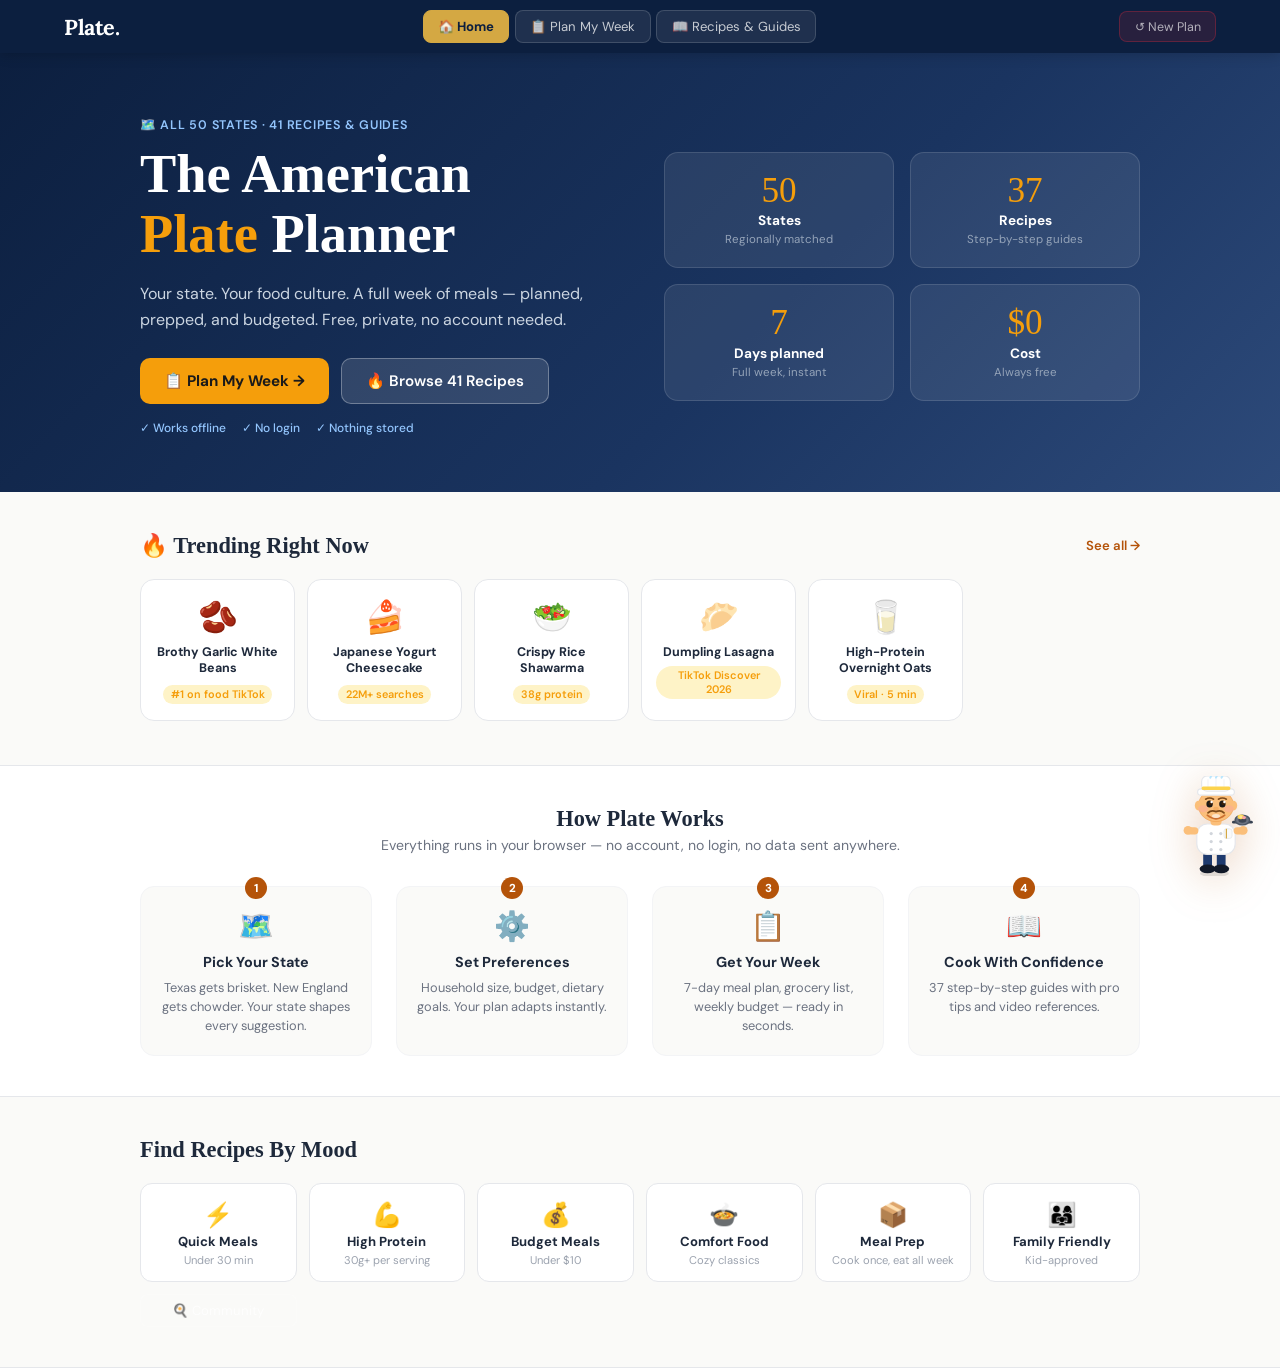
==== commit 22cbdc7e: "Add files via upload" ====
--- a/index.html
+++ b/index.html
@@ -6,38 +6,1424 @@
 <title>Plate — American Meal Planner &amp; Cooking Guides</title>
 <meta name="description" content="Plan your week of American meals by state, browse 16 step-by-step recipe guides, and get a grocery list and budget — all in one place.">
 <link href="https://fonts.googleapis.com/css2?family=Lora:ital,wght@0,400;0,600;0,700;1,400;1,600&family=DM+Sans:wght@400;500;600;700&display=swap" rel="stylesheet">
-<style>*{box-sizing:border-box;margin:0;padding:0}html{scroll-behavior:smooth}body{font-family:'DM Sans',sans-serif;background:var(--linen,#F8F5F0);color:var(--ink,#1C1917);-webkit-font-smoothing:antialiased}.site-nav{position:sticky;top:0;z-index:200;background:var(--navy,#0C1F3F);box-shadow:0 2px 12px rgba(0,0,0,.18)}.nav-inner{display:flex;align-items:center;gap:1rem;padding:.65rem 1.5rem;max-width:1200px;margin:0 auto}.nav-logo{font-family:'Lora',serif;font-size:1.35rem;font-weight:700;color:white;cursor:pointer;letter-spacing:-.02em;flex-shrink:0}.nav-logo span{color:var(--gold,#D4A843)}.nav-tabs{display:flex;gap:.35rem;flex:1;justify-content:center;flex-wrap:wrap}.nav-tab{background:rgba(255,255,255,.08);border:1px solid rgba(255,255,255,.15);color:rgba(255,255,255,.75);border-radius:8px;padding:.42rem .9rem;font-size:.82rem;font-family:'DM Sans',sans-serif;cursor:pointer;transition:all .2s}.nav-tab:hover{background:rgba(255,255,255,.15);color:white}.nav-tab.active{background:var(--gold,#D4A843);border-color:var(--gold,#D4A843);color:var(--navy,#0C1F3F);font-weight:700}.nav-reset{background:rgba(200,41,60,.15);border:1px solid rgba(200,41,60,.35);color:rgba(255,255,255,.65);border-radius:8px;padding:.42rem .9rem;font-size:.78rem;font-family:'DM Sans',sans-serif;cursor:pointer;white-space:nowrap;transition:all .2s}.nav-reset:hover{background:rgba(200,41,60,.3);color:white}.tab-panel{display:none}.tab-panel.active{display:block}.site-hero{background:linear-gradient(135deg,var(--navy,#0C1F3F) 0%,#1a3a6e 100%);padding:4rem 1.5rem;min-height:70vh;display:flex;align-items:center}.site-hero-inner{max-width:1140px;margin:0 auto;display:grid;grid-template-columns:1fr 1fr;gap:3rem;align-items:center}.hero-eyebrow{font-size:.78rem;font-family:'DM Sans',sans-serif;color:var(--gold,#D4A843);font-weight:700;letter-spacing:.08em;text-transform:uppercase;margin-bottom:.8rem}.hero-headline{font-family:'Lora',serif;font-size:clamp(2.2rem,5vw,3.4rem);color:white;line-height:1.12;margin:0 0 1rem}.hero-headline em{color:var(--gold,#D4A843);font-style:italic}.hero-sub{font-size:1.05rem;font-family:'DM Sans',sans-serif;color:rgba(255,255,255,.72);line-height:1.6;margin:0 0 1.8rem;max-width:440px}.hero-actions{display:flex;gap:.8rem;flex-wrap:wrap}.hero-cta{background:var(--gold,#D4A843);color:var(--navy,#0C1F3F);border:none;border-radius:12px;padding:.85rem 1.8rem;font-size:1rem;font-family:'DM Sans',sans-serif;font-weight:700;cursor:pointer;transition:all .2s}.hero-cta:hover{background:#e6b830;transform:translateY(-2px)}.hero-cta-sec{background:transparent;color:rgba(255,255,255,.8);border:1.5px solid rgba(255,255,255,.3);border-radius:12px;padding:.85rem 1.8rem;font-size:1rem;font-family:'DM Sans',sans-serif;cursor:pointer;transition:all .2s}.hero-cta-sec:hover{background:rgba(255,255,255,.1);color:white}.hero-feature-tiles{display:grid;grid-template-columns:1fr 1fr;gap:1rem;margin-bottom:1.2rem}.hero-tile{background:rgba(255,255,255,.07);border:1px solid rgba(255,255,255,.15);border-radius:16px;padding:1.2rem;cursor:pointer;transition:all .25s}.hero-tile:hover{background:rgba(255,255,255,.13);transform:translateY(-3px);border-color:var(--gold,#D4A843)}.hero-tile-icon{font-size:1.8rem;margin-bottom:.5rem}.hero-tile-title{font-family:'Lora',serif;font-size:1.05rem;color:white;font-weight:600;margin-bottom:.4rem}.hero-tile-desc{font-size:.78rem;color:rgba(255,255,255,.6);line-height:1.5;margin-bottom:.7rem}.hero-tile-cta{font-size:.78rem;color:var(--gold,#D4A843);font-weight:700;font-family:'DM Sans',sans-serif}.hero-dishes{display:flex;flex-wrap:wrap;gap:.5rem}.hero-dish-pill{background:rgba(255,255,255,.08);border:1px solid rgba(255,255,255,.15);border-radius:20px;padding:.3rem .85rem;font-size:.78rem;color:rgba(255,255,255,.75);cursor:pointer;transition:all .2s;font-family:'DM Sans',sans-serif}.hero-dish-pill:hover{background:rgba(212,168,67,.2);border-color:var(--gold,#D4A843);color:white}@media(max-width:860px){.site-hero-inner{grid-template-columns:1fr}.hero-feature-tiles{grid-template-columns:1fr 1fr}}@media(max-width:480px){.hero-feature-tiles{grid-template-columns:1fr}.hero-actions{flex-direction:column}}:root{--navy:#0C1F3F;--red:#C8293C;--gold:#D4A843;--cream:#F8F5F0;--slate:#4A5568;--steel:#E2E8F0;--mint:#1A6B4A;--sky:#1A5F8A;--border:rgba(12,31,63,0.12);--shadow:0 4px 24px rgba(12,31,63,0.09);--red-light:rgba(200,41,60,0.08);--navy-light:rgba(12,31,63,0.06)}*{box-sizing:border-box;margin:0;padding:0}body{font-family:'DM Sans',sans-serif;background:var(--cream);color:var(--navy);min-height:100vh;background-image:radial-gradient(ellipse at 20% 0%,rgba(12,31,63,0.04) 0%,transparent 60%),radial-gradient(ellipse at 80% 100%,rgba(200,41,60,0.04) 0%,transparent 60%)}header{background:var(--navy);padding:.85rem 2rem;display:flex;align-items:center;justify-content:space-between;position:sticky;top:0;z-index:100;box-shadow:0 2px 20px rgba(0,0,0,0.35)}.logo{display:flex;align-items:baseline;gap:.6rem}.logo-text{font-family:'Lora',serif;font-size:1.75rem;color:#fff;letter-spacing:-.02em}.logo-star{color:var(--gold);font-size:1.1rem;margin:0 .1rem}.logo-tagline{font-size:.65rem;color:rgba(255,255,255,0.35);letter-spacing:.15em;text-transform:uppercase}.hdr-btn{background:transparent;border:1px solid rgba(255,255,255,0.2);color:rgba(255,255,255,0.75);padding:.38rem .9rem;border-radius:6px;cursor:pointer;font-family:'DM Sans',sans-serif;font-size:.76rem;transition:all .2s}.hdr-btn:hover{background:rgba(255,255,255,0.08);border-color:rgba(255,255,255,0.4);color:#fff}.steps-bar{display:flex;align-items:center;background:#fff;border-bottom:1.5px solid var(--border);padding:0 2rem;overflow-x:auto;gap:0}.step{display:flex;align-items:center;gap:.4rem;padding:.82rem 1rem .82rem 0;font-size:.77rem;font-weight:500;color:rgba(12,31,63,0.3);white-space:nowrap;border-bottom:2.5px solid transparent;transition:all .2s}.step.active{color:var(--red);border-bottom-color:var(--red)}.step.done{color:var(--mint);cursor:pointer}.step-num{width:18px;height:18px;border-radius:50%;border:1.5px solid currentColor;display:flex;align-items:center;justify-content:center;font-size:.6rem;font-weight:700;flex-shrink:0}.step.done .step-num{background:var(--mint);border-color:var(--mint);color:#fff}.step-arrow{color:var(--border);margin-right:1rem;font-size:.75rem;flex-shrink:0}main{max-width:1320px;margin:0 auto;padding:2rem 1.5rem}.screen{display:none;animation:fadeUp .3s ease}.screen.active{display:block}@keyframes fadeUp{from{opacity:0;transform:translateY(10px)}to{opacity:1;transform:translateY(0)}}.section-title{font-family:'Lora',serif;font-size:1.55rem;margin-bottom:.3rem;color:var(--navy)}.section-sub{font-size:.86rem;color:var(--slate);margin-bottom:1.6rem;line-height:1.55}.back-btn{background:transparent;border:1.5px solid var(--border);color:var(--slate);padding:.4rem .9rem;border-radius:7px;cursor:pointer;font-family:'DM Sans',sans-serif;font-size:.79rem;font-weight:500;display:flex;align-items:center;gap:.3rem;margin-bottom:1.2rem;transition:all .2s;width:fit-content}.back-btn:hover{border-color:var(--red);color:var(--red)}.detect-btn{display:flex;align-items:center;gap:.5rem;background:var(--navy);color:#fff;border:none;padding:.65rem 1.25rem;border-radius:10px;cursor:pointer;font-family:'DM Sans',sans-serif;font-size:.86rem;font-weight:600;margin-bottom:1.2rem;transition:all .2s;box-shadow:0 3px 14px rgba(12,31,63,0.25)}.detect-btn:hover{background:#1a3260;box-shadow:0 5px 20px rgba(12,31,63,0.35);transform:translateY(-1px)}.detect-btn:disabled{opacity:.55;cursor:not-allowed;transform:none}.detect-status{font-size:.76rem;color:var(--slate)}.popular-row{display:flex;align-items:center;gap:.5rem;flex-wrap:wrap;margin-bottom:1.1rem;padding:.7rem 1rem;background:#fff;border:1px solid var(--border);border-radius:10px}.popular-label{font-size:.68rem;font-weight:600;text-transform:uppercase;letter-spacing:.09em;color:var(--slate);flex-shrink:0}.pop-chip{padding:.25rem .72rem;border:1.5px solid var(--border);border-radius:20px;cursor:pointer;font-size:.75rem;font-weight:500;background:var(--cream);color:var(--slate);transition:all .15s}.pop-chip:hover{border-color:var(--red);color:var(--red)}.pop-chip.sel{border-color:var(--red);background:var(--red-light);color:var(--red)}.zone-tabs{display:flex;gap:.4rem;flex-wrap:wrap;margin-bottom:1rem}.zone-tab{padding:.36rem .82rem;border:1.5px solid var(--border);border-radius:20px;cursor:pointer;font-size:.77rem;font-weight:500;background:#fff;color:var(--slate);transition:all .18s;font-family:'DM Sans',sans-serif}.zone-tab:hover{border-color:var(--navy);color:var(--navy)}.zone-tab.active{background:var(--red);color:#fff;border-color:var(--red)}.state-grid{display:grid;grid-template-columns:repeat(auto-fill,minmax(150px,1fr));gap:.48rem;margin-bottom:1.2rem}.state-card{padding:.58rem .82rem;border:1.5px solid var(--border);border-radius:9px;cursor:pointer;font-size:.81rem;font-weight:500;background:#fff;transition:all .15s;display:flex;align-items:center;gap:.4rem;color:var(--slate)}.state-card:hover{border-color:var(--navy);color:var(--navy);background:var(--navy-light)}.state-card.selected{border-color:var(--red);background:var(--red-light);color:var(--red);font-weight:600}.state-flag{font-size:.95rem;flex-shrink:0}.style-grid{display:grid;grid-template-columns:repeat(auto-fill,minmax(200px,1fr));gap:.85rem;margin-bottom:1.6rem}.style-card{border:1.5px solid var(--border);border-radius:13px;padding:1.1rem;cursor:pointer;background:#fff;transition:all .2s;position:relative;overflow:hidden}.style-card::before{content:'';position:absolute;top:0;left:0;right:0;height:3px;background:var(--accent,var(--navy))}.style-card:hover{border-color:var(--navy);box-shadow:var(--shadow)}.style-card.selected{border-color:var(--red);box-shadow:0 0 0 3px rgba(200,41,60,0.1)}.style-icon{font-size:1.6rem;margin-bottom:.45rem}.style-name{font-weight:700;font-size:.9rem;margin-bottom:.18rem;color:var(--navy)}.style-states{font-size:.7rem;color:var(--slate);line-height:1.4;margin-bottom:.2rem}.style-desc{font-size:.68rem;color:var(--slate);font-style:italic;line-height:1.4}.panel{background:#fff;border-radius:12px;padding:1.2rem;border:1px solid var(--border);margin-bottom:1.1rem}.panel-header{display:flex;align-items:center;justify-content:space-between;margin-bottom:.85rem}.panel-title{font-family:'Lora',serif;font-size:1.05rem;display:flex;align-items:center;gap:.4rem}.add-btn{background:var(--red);color:#fff;border:none;padding:.33rem .82rem;border-radius:6px;cursor:pointer;font-family:'DM Sans',sans-serif;font-size:.76rem;font-weight:600;transition:all .2s}.add-btn:hover{background:#a8202f}.person-row{display:grid;grid-template-columns:110px 1fr 130px 120px auto;gap:.5rem;margin-bottom:.5rem;align-items:center}.person-col-headers{display:grid;grid-template-columns:110px 1fr 130px 120px 28px;gap:.5rem;margin-bottom:.3rem}.fi{padding:.56rem .82rem;border:1.5px solid var(--border);border-radius:7px;font-family:'DM Sans',sans-serif;font-size:.83rem;background:var(--cream);outline:none;transition:border .2s;width:100%}.fi:focus{border-color:var(--red);background:#fff}.fi-date{padding:.53rem .68rem}.remove-btn{width:28px;height:28px;border-radius:50%;border:1.5px solid var(--border);background:transparent;cursor:pointer;display:flex;align-items:center;justify-content:center;color:var(--slate);font-size:.85rem;transition:all .2s;flex-shrink:0}.remove-btn:hover{border-color:var(--red);color:var(--red)}.col-label{font-size:.63rem;font-weight:600;text-transform:uppercase;letter-spacing:.08em;color:var(--slate);padding-bottom:.3rem}.meta-row{display:grid;grid-template-columns:1fr 1fr 1fr;gap:.9rem;margin-bottom:1.3rem}.field-group{display:flex;flex-direction:column;gap:.3rem}.field-label{font-size:.72rem;font-weight:600;text-transform:uppercase;letter-spacing:.07em;color:var(--slate)}.field-select,.field-input{padding:.6rem .85rem;border:1.5px solid var(--border);border-radius:8px;font-family:'DM Sans',sans-serif;font-size:.85rem;background:#fff;outline:none;cursor:pointer;transition:border .2s;color:var(--navy)}.field-select:focus,.field-input:focus{border-color:var(--red)}.goal-grid{display:grid;grid-template-columns:repeat(auto-fill,minmax(155px,1fr));gap:.65rem;margin-bottom:1.3rem}.goal-chip{padding:.72rem 1rem;border:1.5px solid var(--border);border-radius:10px;cursor:pointer;background:#fff;transition:all .18s;display:flex;align-items:flex-start;gap:.55rem}.goal-chip.selected{border-color:var(--red);background:var(--red-light)}.goal-icon{font-size:1.3rem;flex-shrink:0;margin-top:.05rem}.goal-label{font-size:.8rem;font-weight:600;color:var(--navy)}.goal-desc{font-size:.67rem;color:var(--slate);line-height:1.35;margin-top:.1rem}.diet-grid{display:grid;grid-template-columns:repeat(auto-fill,minmax(145px,1fr));gap:.6rem;margin-bottom:1.3rem}.diet-chip{padding:.65rem .9rem;border:1.5px solid var(--border);border-radius:10px;cursor:pointer;background:#fff;transition:all .18s;text-align:center}.diet-chip.selected{border-color:var(--red);background:var(--red-light)}.diet-chip-icon{font-size:1.2rem;margin-bottom:.2rem}.diet-chip-label{font-size:.78rem;font-weight:600;color:var(--navy)}.diet-chip-desc{font-size:.63rem;color:var(--slate);margin-top:.08rem}.options-grid{display:grid;grid-template-columns:repeat(auto-fill,minmax(175px,1fr));gap:.6rem;margin-bottom:1.3rem}.opt-card{border:1.5px solid var(--border);border-radius:9px;padding:.7rem .9rem;cursor:pointer;background:#fff;transition:all .18s;display:flex;align-items:center;gap:.55rem;font-size:.8rem;font-weight:500;color:var(--slate)}.opt-card.active{border-color:var(--red);background:var(--red-light);color:var(--navy)}.opt-card .opt-icon{font-size:1rem;flex-shrink:0}.calorie-row{display:flex;align-items:center;gap:.7rem;margin-bottom:1.3rem;flex-wrap:wrap}.calorie-preset{padding:.3rem .7rem;border:1.5px solid var(--border);border-radius:20px;cursor:pointer;font-size:.75rem;font-weight:500;background:#fff;color:var(--slate);transition:all .15s}.calorie-preset:hover,.calorie-preset.active{border-color:var(--red);color:var(--red)}.generate-btn{display:block;width:100%;padding:.85rem;background:var(--red);color:#fff;border:none;border-radius:10px;font-family:'Lora',serif;font-size:1.05rem;font-weight:600;cursor:pointer;transition:all .2s;letter-spacing:.01em;margin-top:1.2rem}.generate-btn:hover{background:#a8202f;box-shadow:0 6px 20px rgba(200,41,60,0.3)}.generate-btn:disabled{opacity:.6;cursor:not-allowed;box-shadow:none}.plan-layout{display:grid;grid-template-columns:1fr 350px;gap:1.6rem;align-items:start}.plan-toolbar{display:flex;align-items:center;justify-content:space-between;margin-bottom:1rem;flex-wrap:wrap;gap:.5rem}.toolbar-left{display:flex;align-items:center;gap:.8rem}.view-toggle{display:flex;background:#fff;border:1.5px solid var(--border);border-radius:8px;overflow:hidden}.view-btn{padding:.38rem .88rem;font-size:.78rem;font-weight:500;cursor:pointer;border:none;background:transparent;font-family:'DM Sans',sans-serif;color:var(--slate);transition:all .18s}.view-btn.active{background:var(--navy);color:#fff}.view-label{font-size:.82rem;color:var(--slate);font-weight:500}.nav-btn{padding:.38rem .85rem;background:#fff;border:1.5px solid var(--border);border-radius:7px;cursor:pointer;font-size:.78rem;font-weight:500;color:var(--slate);font-family:'DM Sans',sans-serif;transition:all .18s}.nav-btn:hover:not(:disabled){border-color:var(--navy);color:var(--navy)}.nav-btn:disabled{opacity:.38;cursor:default}.week-grid{display:grid;grid-template-columns:repeat(7,1fr);gap:.55rem}.day-card{background:#fff;border:1.5px solid var(--border);border-radius:11px;overflow:hidden;transition:all .2s}.day-card:hover{box-shadow:var(--shadow)}.day-card.holiday-day{border-color:rgba(212,168,67,0.4);background:rgba(212,168,67,0.02)}.day-card.eatout-day{border-color:rgba(26,95,138,0.3);background:rgba(26,95,138,0.02)}.day-card.prepday-day{border-color:rgba(26,107,74,0.3);background:rgba(26,107,74,0.02)}.day-header{background:var(--navy);padding:.42rem .62rem;display:flex;align-items:center;justify-content:space-between}.day-card.holiday-day .day-header{background:var(--gold)}.day-card.eatout-day .day-header{background:var(--sky)}.day-card.prepday-day .day-header{background:var(--mint)}.day-name{font-weight:700;font-size:.72rem;color:#fff}.day-date-mini{font-size:.62rem;color:rgba(255,255,255,0.6)}.day-meta{display:flex;gap:.28rem;flex-wrap:wrap}.tag{display:inline-flex;align-items:center;gap:.18rem;font-size:.58rem;padding:.08rem .32rem;border-radius:10px;font-weight:600}.tag.holiday{background:rgba(212,168,67,0.25);color:#7a5e00}.tag.eatout{background:rgba(255,255,255,0.2);color:#fff}.day-meals{padding:.52rem}.meal-cell{padding:.38rem .44rem;border-radius:7px;background:var(--cream);margin-bottom:.35rem;position:relative}.meal-cell:last-child{margin-bottom:0}.meal-type{font-size:.59rem;font-weight:600;text-transform:uppercase;letter-spacing:.07em;color:var(--slate);display:flex;align-items:center;gap:.28rem;margin-bottom:.18rem}.meal-dot{width:5px;height:5px;border-radius:50%;flex-shrink:0}.meal-dot.breakfast{background:#D4A843}.meal-dot.lunch{background:var(--red)}.meal-dot.dinner{background:var(--navy)}.meal-dot.snack{background:var(--mint)}.meal-main{font-size:.77rem;font-weight:600;color:var(--navy);line-height:1.3}.meal-side{font-size:.67rem;color:var(--slate);margin-top:.06rem}.swap-btn{position:absolute;top:.32rem;right:.32rem;background:transparent;border:none;cursor:pointer;font-size:.7rem;color:var(--slate);opacity:0;transition:opacity .18s}.meal-cell:hover .swap-btn{opacity:1}.calorie-tag{font-size:.6rem;color:var(--mint);font-weight:600;margin-top:.12rem}.macro-bar{height:3px;border-radius:2px;background:var(--steel);margin-top:.2rem;overflow:hidden;display:flex}.macro-p{background:var(--red);height:100%}.macro-c{background:var(--gold);height:100%}.macro-f{background:var(--sky);height:100%}.prep-badge{font-size:.59rem;font-weight:700;color:var(--mint);text-transform:uppercase;letter-spacing:.06em;padding:.08rem .36rem;background:rgba(26,107,74,0.1);border-radius:10px;display:inline-block;margin-top:.18rem}.prep-time-badge{display:inline-flex;align-items:center;gap:.15rem;font-size:.59rem;font-weight:600;padding:.08rem .34rem;border-radius:10px;margin-top:.18rem}.prep-time-badge.quick{background:rgba(26,107,74,0.1);color:var(--mint)}.prep-time-badge.medium{background:rgba(212,168,67,0.12);color:#7a5e00}.prep-time-badge.slow{background:rgba(200,41,60,0.08);color:var(--red)}.repeat-warn{font-size:.58rem;color:var(--red);background:rgba(200,41,60,0.07);border-radius:4px;padding:.06rem .28rem;margin-top:.12rem;display:inline-block}.legend{display:flex;gap:.9rem;flex-wrap:wrap;margin-bottom:.8rem;font-size:.72rem;color:var(--slate)}.legend-item{display:flex;align-items:center;gap:.3rem}.legend-dot{width:7px;height:7px;border-radius:50%;flex-shrink:0}.month-grid{display:grid;grid-template-columns:repeat(7,1fr);gap:.35rem;margin-bottom:.35rem}.month-day-hdr{font-size:.66rem;font-weight:600;text-align:center;color:var(--slate);padding:.3rem 0}.month-cell{background:#fff;border:1px solid var(--border);border-radius:7px;padding:.4rem;min-height:80px;cursor:pointer;transition:all .15s;position:relative;overflow:hidden}.month-cell:hover{border-color:var(--red);box-shadow:0 2px 8px rgba(200,41,60,0.08)}.month-cell.empty{background:transparent;border-color:transparent;cursor:default}.month-num{font-size:.72rem;font-weight:700;color:var(--slate);margin-bottom:.22rem;display:flex;align-items:center;justify-content:space-between}.month-dots{display:flex;gap:.18rem;align-items:center}.mdot{width:5px;height:5px;border-radius:50%}.mdot.holiday{background:var(--gold)}.mdot.eatout{background:var(--sky)}.month-meal-mini{font-size:.58rem;line-height:1.3;color:var(--navy)}.month-meal-mini .mb{color:var(--slate)}.month-holiday-bar{position:absolute;bottom:0;left:0;right:0;height:2.5px;background:var(--gold)}.budget-panel{background:linear-gradient(135deg,var(--navy),#1a3260);border-radius:13px;padding:1rem 1.1rem;margin-bottom:.9rem;color:#fff;position:relative;overflow:hidden}.budget-panel::before{content:'$';position:absolute;right:.8rem;top:50%;transform:translateY(-50%);font-size:4rem;font-family:'Lora',serif;color:rgba(255,255,255,0.05);font-weight:700;pointer-events:none}.budget-title{font-family:'Lora',serif;font-size:.9rem;color:var(--gold);margin-bottom:.6rem;display:flex;align-items:center;gap:.4rem}.budget-tier-row{display:flex;gap:.3rem;margin-bottom:.65rem}.budget-tier{padding:.2rem .58rem;border-radius:20px;font-size:.66rem;font-weight:600;cursor:pointer;border:1px solid rgba(255,255,255,0.15);color:rgba(255,255,255,0.5);background:transparent;font-family:'DM Sans',sans-serif;transition:all .18s}.budget-tier.active{background:var(--gold);color:var(--navy);border-color:var(--gold)}.budget-totals{display:grid;grid-template-columns:1fr 1fr;gap:.5rem;margin-bottom:.55rem}.budget-item{background:rgba(255,255,255,0.07);border-radius:8px;padding:.5rem .68rem}.budget-item-label{font-size:.59rem;text-transform:uppercase;letter-spacing:.08em;color:rgba(255,255,255,0.42);margin-bottom:.16rem}.budget-item-val{font-size:1.08rem;font-weight:700;color:var(--gold);font-family:'Lora',serif}.budget-item-sub{font-size:.57rem;color:rgba(255,255,255,0.3);margin-top:.04rem}.budget-bar-row{display:flex;gap:.32rem;align-items:center;margin-bottom:.12rem}.budget-bar-label{font-size:.61rem;color:rgba(255,255,255,0.45);width:50px;flex-shrink:0}.budget-bar-track{flex:1;height:5px;background:rgba(255,255,255,0.1);border-radius:3px;overflow:hidden}.budget-bar-fill{height:100%;border-radius:3px;transition:width .5s ease}.budget-bar-amt{font-size:.61rem;color:rgba(255,255,255,0.5);width:40px;text-align:right;flex-shrink:0}.budget-tip{font-size:.63rem;color:rgba(212,168,67,0.85);background:rgba(212,168,67,0.1);border-radius:5px;padding:.2rem .48rem;text-align:center;margin-top:.4rem}.macro-panel{background:#fff;border:1px solid var(--border);border-radius:12px;padding:.9rem;margin-bottom:.8rem}.macro-title{font-size:.67rem;font-weight:700;text-transform:uppercase;letter-spacing:.09em;color:var(--slate);margin-bottom:.6rem}.macro-week-bars{display:flex;flex-direction:column;gap:.4rem}.macro-row{display:flex;align-items:center;gap:.45rem}.macro-lbl{font-size:.67rem;color:var(--slate);width:58px;flex-shrink:0}.macro-track{flex:1;height:7px;background:var(--steel);border-radius:4px;overflow:hidden}.macro-fill{height:100%;border-radius:4px;transition:width .6s ease}.macro-pct{font-size:.61rem;color:var(--slate);width:28px;text-align:right;flex-shrink:0}.season-banner{border-radius:10px;padding:.58rem 1rem;margin-bottom:.8rem;display:flex;align-items:center;gap:.6rem;font-size:.79rem;font-weight:500;line-height:1.4}.season-banner.summer{background:rgba(212,168,67,0.1);border:1px solid rgba(212,168,67,0.3);color:#7a5e00}.season-banner.fall{background:rgba(200,41,60,0.07);border:1px solid rgba(200,41,60,0.2);color:var(--red)}.season-banner.winter{background:rgba(12,31,63,0.06);border:1px solid rgba(12,31,63,0.15);color:var(--navy)}.season-banner.spring{background:rgba(26,107,74,0.07);border:1px solid rgba(26,107,74,0.18);color:var(--mint)}.grocery-panel{background:#fff;border:1px solid var(--border);border-radius:13px;overflow:hidden;box-shadow:var(--shadow);position:sticky;top:4.1rem}.grocery-header{background:var(--navy);padding:.82rem 1.1rem;display:flex;align-items:center;justify-content:space-between}.grocery-header h3{color:var(--gold);font-family:'Lora',serif;font-size:.95rem}.grocery-scope-badge{background:rgba(212,168,67,0.15);color:var(--gold);font-size:.63rem;font-weight:600;padding:.1rem .42rem;border-radius:20px}.grocery-body{padding:.9rem;max-height:320px;overflow-y:auto}.grocery-body::-webkit-scrollbar{width:3px}.grocery-body::-webkit-scrollbar-thumb{background:var(--border);border-radius:3px}.grocery-cat{margin-bottom:.82rem}.grocery-cat-name{font-size:.63rem;font-weight:700;text-transform:uppercase;letter-spacing:.1em;color:var(--slate);margin-bottom:.32rem;padding-bottom:.18rem;border-bottom:1px solid var(--border)}.grocery-item{display:flex;align-items:center;gap:.4rem;padding:.18rem 0;font-size:.77rem;border-bottom:1px dashed rgba(12,31,63,0.06);cursor:pointer;transition:opacity .2s}.grocery-item:last-child{border-bottom:none}.grocery-item.checked{opacity:.35;text-decoration:line-through}.grocery-checkbox{width:13px;height:13px;border-radius:3px;border:1.5px solid var(--border);flex-shrink:0;display:flex;align-items:center;justify-content:center;font-size:.55rem;transition:all .18s}.grocery-item.checked .grocery-checkbox{background:var(--mint);border-color:var(--mint);color:#fff}.grocery-item-name{flex:1}.grocery-qty{font-size:.67rem;color:var(--slate);font-weight:500;white-space:nowrap}.grocery-tip-box{background:rgba(212,168,67,0.07);border-left:3px solid var(--gold);padding:.5rem .72rem;margin:.6rem .9rem 0;border-radius:0 6px 6px 0}.grocery-tip-title{font-size:.63rem;font-weight:700;text-transform:uppercase;letter-spacing:.07em;color:var(--gold);margin-bottom:.14rem}.grocery-tip-text{font-size:.72rem;color:var(--slate);line-height:1.45}.grocery-actions{padding:.6rem .9rem .9rem;display:flex;flex-direction:column;gap:.38rem}.grocery-btn{width:100%;padding:.56rem;background:transparent;border:1.5px solid var(--red);color:var(--red);border-radius:7px;cursor:pointer;font-family:'DM Sans',sans-serif;font-size:.75rem;font-weight:600;transition:all .18s;display:flex;align-items:center;justify-content:center;gap:.26rem}.grocery-btn:hover{background:var(--red-light)}.grocery-btn.dark{background:var(--navy);color:var(--gold);border-color:var(--navy)}.grocery-btn.green{border-color:var(--mint);color:var(--mint)}.grocery-btn.green:hover{background:rgba(26,107,74,0.07)}.modal-overlay{position:fixed;inset:0;background:rgba(12,31,63,0.5);z-index:200;display:flex;align-items:center;justify-content:center;padding:1rem;opacity:0;pointer-events:none;transition:opacity .22s;backdrop-filter:blur(3px)}.modal-overlay.open{opacity:1;pointer-events:all}.modal{background:#fff;border-radius:16px;max-width:580px;width:100%;max-height:88vh;overflow-y:auto;box-shadow:0 20px 60px rgba(0,0,0,0.22);animation:modalIn .22s ease}@keyframes modalIn{from{transform:scale(.96);opacity:0}to{transform:scale(1);opacity:1}}.modal-header{background:var(--navy);padding:.9rem 1.2rem;border-radius:16px 16px 0 0;display:flex;align-items:center;justify-content:space-between;position:sticky;top:0;z-index:1}.modal-title{color:var(--gold);font-family:'Lora',serif;font-size:1.02rem}.modal-close{background:transparent;border:none;color:rgba(255,255,255,0.4);font-size:1.25rem;cursor:pointer;line-height:1;transition:color .2s}.modal-close:hover{color:#fff}.modal-body{padding:1.1rem}.modal-meal-sec{margin-bottom:.9rem;padding-bottom:.9rem;border-bottom:1px solid var(--border)}.modal-meal-sec:last-of-type{border-bottom:none}.modal-meal-type{font-size:.66rem;font-weight:600;text-transform:uppercase;letter-spacing:.09em;color:var(--slate);margin-bottom:.32rem;display:flex;align-items:center;gap:.3rem}.modal-meal-name{font-size:1rem;font-weight:700;font-family:'Lora',serif;margin-bottom:.14rem;color:var(--navy)}.modal-meal-side{font-size:.79rem;color:var(--slate)}.modal-macros{display:flex;gap:.6rem;margin-top:.35rem;flex-wrap:wrap}.modal-macro{font-size:.67rem;padding:.1rem .42rem;border-radius:10px;font-weight:600}.modal-macro.p{background:rgba(200,41,60,0.08);color:var(--red)}.modal-macro.c{background:rgba(212,168,67,0.12);color:#7a5e00}.modal-macro.f{background:rgba(26,95,138,0.08);color:var(--sky)}.modal-macro.cal{background:rgba(12,31,63,0.07);color:var(--navy)}.show-swap{font-size:.7rem;color:var(--red);background:transparent;border:none;cursor:pointer;font-family:'DM Sans',sans-serif;margin-top:.3rem;text-decoration:underline}.swap-opts{display:grid;grid-template-columns:repeat(auto-fill,minmax(115px,1fr));gap:.3rem;margin-top:.5rem}.swap-opt{padding:.36rem .58rem;border:1.5px solid var(--border);border-radius:6px;font-size:.73rem;cursor:pointer;transition:all .15s;background:#fff;font-family:'DM Sans',sans-serif;color:var(--slate)}.swap-opt:hover{border-color:var(--red);color:var(--red)}.recipe-toggle{display:flex;align-items:center;gap:.35rem;font-size:.73rem;color:var(--mint);background:rgba(26,107,74,0.07);border:1px solid rgba(26,107,74,0.18);border-radius:7px;padding:.3rem .7rem;cursor:pointer;font-family:'DM Sans',sans-serif;font-weight:600;margin-top:.52rem;transition:all .18s;width:100%;justify-content:center}.recipe-toggle:hover{background:rgba(26,107,74,0.12)}.recipe-box{display:none;margin-top:.52rem;background:rgba(26,107,74,0.03);border:1px solid rgba(26,107,74,0.14);border-radius:9px;overflow:hidden;animation:fadeUp .2s ease}.recipe-box.open{display:block}.recipe-section-hdr{font-size:.63rem;font-weight:700;text-transform:uppercase;letter-spacing:.1em;padding:.48rem .82rem .22rem;color:var(--mint)}.recipe-ingredients{padding:0 .82rem .48rem;display:flex;flex-direction:column;gap:.18rem}.recipe-ing{font-size:.76rem;color:var(--navy);display:flex;align-items:baseline;gap:.38rem;padding:.1rem 0;border-bottom:1px dashed rgba(26,107,74,0.1)}.recipe-ing:last-child{border-bottom:none}.recipe-ing-amt{font-size:.68rem;color:var(--slate);min-width:62px;flex-shrink:0;font-weight:500}.recipe-steps{padding:0 .82rem .65rem;counter-reset:step}.recipe-step{font-size:.76rem;color:var(--navy);padding:.42rem 0 .42rem 1.85rem;border-bottom:1px dashed rgba(26,107,74,0.08);position:relative;line-height:1.45;counter-increment:step}.recipe-step:last-child{border-bottom:none}.recipe-step::before{content:counter(step);position:absolute;left:0;top:.4rem;width:1.28rem;height:1.28rem;background:var(--navy);color:#fff;border-radius:50%;font-size:.59rem;font-weight:700;display:flex;align-items:center;justify-content:center}.recipe-tip{font-size:.7rem;color:var(--red);background:rgba(200,41,60,0.05);padding:.38rem .82rem;border-top:1px solid rgba(200,41,60,0.1);font-style:italic}.recipe-no-data{font-size:.75rem;color:var(--slate);padding:.58rem .82rem;text-align:center}.badge-row{display:flex;align-items:center;gap:.4rem;flex-wrap:wrap;margin-bottom:.9rem}.info-badge{padding:.24rem .62rem;border-radius:20px;font-size:.7rem;font-weight:500;background:var(--red-light);color:var(--red);border:1px solid rgba(200,41,60,0.18)}.info-badge.green{background:rgba(26,107,74,0.08);color:var(--mint);border-color:rgba(26,107,74,0.18)}.info-badge.blue{background:rgba(26,95,138,0.08);color:var(--sky);border-color:rgba(26,95,138,0.18)}.info-badge.gold{background:rgba(212,168,67,0.1);color:#7a5e00;border-color:rgba(212,168,67,0.25)}.spinner{display:inline-block;width:15px;height:15px;border:2px solid rgba(255,255,255,0.3);border-top-color:#fff;border-radius:50%;animation:spin .6s linear infinite;vertical-align:middle;margin-right:.36rem}@keyframes spin{to{transform:rotate(360deg)}}.toast{position:fixed;bottom:1.5rem;left:50%;transform:translateX(-50%) translateY(20px);background:var(--navy);color:#fff;padding:.55rem 1.3rem;border-radius:30px;font-size:.82rem;font-weight:500;opacity:0;transition:all .3s;z-index:300;pointer-events:none;white-space:nowrap}.toast.show{opacity:1;transform:translateX(-50%) translateY(0)}.prep-mode-banner{border-radius:10px;padding:.65rem 1rem;margin-bottom:1rem;background:rgba(26,107,74,0.07);border:1px solid rgba(26,107,74,0.2);display:flex;align-items:flex-start;gap:.6rem}.prep-mode-banner.hidden{display:none}.prep-mode-icon{font-size:1.2rem;flex-shrink:0;margin-top:.05rem}.prep-mode-text{font-size:.79rem;color:var(--mint);font-weight:500;line-height:1.4}@media print{header,.steps-bar,.plan-toolbar .view-toggle,.nav-btn,.back-btn,.hdr-btn,.swap-btn,.grocery-actions,.grocery-tip-box,.show-swap,.swap-opts,.modal-overlay,.budget-panel,.macro-panel,.season-banner,.recipe-toggle,.recipe-box,.prep-mode-banner{display:none!important}body{background:white}.plan-layout{display:grid;grid-template-columns:1fr 220px;gap:.6rem}.grocery-panel{position:static;box-shadow:none}.grocery-body{max-height:none}.day-card{break-inside:avoid;box-shadow:none;margin-bottom:.42rem}main{padding:.4rem}}@media(max-width:1080px){.plan-layout{grid-template-columns:1fr}.grocery-panel{position:static}.week-grid{grid-template-columns:repeat(4,1fr)}}@media(max-width:680px){.week-grid{grid-template-columns:repeat(2,1fr)}.meta-row{grid-template-columns:1fr 1fr}.goal-grid{grid-template-columns:1fr 1fr}}.prep-hub{display:none;animation:fadeUp .3s ease}.prep-hub.active{display:block}.view-toggle-3{display:flex;background:#fff;border:1.5px solid var(--border);border-radius:8px;overflow:hidden}.view-btn3{padding:.38rem .82rem;font-size:.76rem;font-weight:500;cursor:pointer;border:none;background:transparent;font-family:'DM Sans',sans-serif;color:var(--slate);transition:all .18s;white-space:nowrap}.view-btn3.active{background:var(--mint);color:#fff}.effort-hero{background:linear-gradient(135deg,var(--mint),#0d4a33);border-radius:16px;padding:1.4rem 1.6rem;margin-bottom:1.2rem;display:flex;align-items:center;gap:1.4rem;flex-wrap:wrap;position:relative;overflow:hidden}.effort-hero::before{content:'🥡';position:absolute;right:1rem;top:50%;transform:translateY(-50%);font-size:5rem;opacity:.1;pointer-events:none}.effort-stat{text-align:center}.effort-num{font-family:'Lora',serif;font-size:2.2rem;font-weight:700;color:#fff;line-height:1}.effort-lbl{font-size:.65rem;text-transform:uppercase;letter-spacing:.1em;color:rgba(255,255,255,0.55);margin-top:.18rem}.effort-divider{width:1px;height:48px;background:rgba(255,255,255,0.15);flex-shrink:0}.effort-desc{font-size:.82rem;color:rgba(255,255,255,0.78);line-height:1.5;flex:1;min-width:180px}.prep-mode-grid{display:grid;grid-template-columns:repeat(auto-fill,minmax(175px,1fr));gap:.7rem;margin-bottom:1.3rem}.prep-mode-card{border:2px solid var(--border);border-radius:12px;padding:.9rem 1rem;cursor:pointer;background:#fff;transition:all .2s;text-align:center}.prep-mode-card:hover{border-color:var(--mint);box-shadow:0 2px 12px rgba(26,107,74,0.1)}.prep-mode-card.active{border-color:var(--mint);background:rgba(26,107,74,0.06)}.prep-mode-card .pm-icon{font-size:1.8rem;margin-bottom:.38rem}.prep-mode-card .pm-name{font-weight:700;font-size:.82rem;color:var(--navy);margin-bottom:.12rem}.prep-mode-card .pm-desc{font-size:.67rem;color:var(--slate);line-height:1.35}.container-calc{background:#fff;border:1px solid var(--border);border-radius:13px;padding:1rem 1.1rem;margin-bottom:1rem}.container-calc-title{font-family:'Lora',serif;font-size:.95rem;margin-bottom:.75rem;display:flex;align-items:center;gap:.4rem;color:var(--navy)}.container-grid{display:grid;grid-template-columns:repeat(auto-fill,minmax(130px,1fr));gap:.55rem}.container-card{background:var(--cream);border-radius:9px;padding:.55rem .75rem;display:flex;align-items:center;gap:.55rem}.container-icon{font-size:1.3rem;flex-shrink:0}.container-label{font-size:.7rem;color:var(--slate);line-height:1.3}.container-count{font-family:'Lora',serif;font-size:1.2rem;font-weight:700;color:var(--mint);margin-left:auto;flex-shrink:0}.timeline-wrap{background:#fff;border:1px solid var(--border);border-radius:13px;overflow:hidden;margin-bottom:1rem}.timeline-header{background:var(--navy);padding:.75rem 1.1rem;display:flex;align-items:center;justify-content:space-between}.timeline-header h3{color:var(--gold);font-family:'Lora',serif;font-size:.92rem}.timeline-total{font-size:.7rem;color:rgba(255,255,255,.45);font-weight:500}.timeline-body{padding:.8rem 1.1rem}.timeline-track{position:relative;padding-left:2.2rem;margin-bottom:.0rem}.timeline-item{position:relative;padding:.52rem 0 .52rem .9rem;border-left:2px solid var(--border)}.timeline-item:last-child{border-left-color:transparent}.timeline-item.parallel{border-left-color:var(--mint);border-left-style:dashed}.timeline-dot{position:absolute;left:-6px;top:.7rem;width:10px;height:10px;border-radius:50%;background:#fff;border:2px solid var(--slate);flex-shrink:0}.timeline-item.active-now .timeline-dot{background:var(--red);border-color:var(--red);box-shadow:0 0 0 3px rgba(200,41,60,0.15)}.timeline-item.done-step .timeline-dot{background:var(--mint);border-color:var(--mint)}.timeline-item.parallel .timeline-dot{background:var(--mint);border-color:var(--mint)}.timeline-time{font-size:.67rem;font-weight:700;color:var(--slate);text-transform:uppercase;letter-spacing:.06em;margin-bottom:.08rem;display:flex;align-items:center;gap:.35rem}.timeline-time .parallel-badge{font-size:.55rem;background:rgba(26,107,74,0.12);color:var(--mint);padding:.06rem .32rem;border-radius:10px;font-weight:700}.timeline-task{font-size:.8rem;font-weight:600;color:var(--navy);margin-bottom:.05rem}.timeline-detail{font-size:.7rem;color:var(--slate);line-height:1.4}.timeline-duration{display:inline-flex;align-items:center;gap:.2rem;font-size:.62rem;background:var(--steel);color:var(--slate);padding:.05rem .38rem;border-radius:10px;margin-top:.18rem;font-weight:600}.component-section{margin-bottom:1.1rem}.component-hdr{font-size:.67rem;font-weight:700;text-transform:uppercase;letter-spacing:.1em;margin-bottom:.52rem;display:flex;align-items:center;gap:.38rem}.component-hdr.proteins{color:var(--red)}.component-hdr.grains{color:#7a5e00}.component-hdr.veggies{color:var(--mint)}.component-hdr.sauces{color:var(--sky)}.component-hdr.breakfasts{color:var(--navy)}.component-row{display:grid;grid-template-columns:repeat(auto-fill,minmax(200px,1fr));gap:.55rem}.component-card{background:#fff;border:1.5px solid var(--border);border-radius:10px;padding:.7rem .9rem;position:relative}.component-card-name{font-size:.82rem;font-weight:700;color:var(--navy);margin-bottom:.12rem}.component-card-yield{font-size:.67rem;color:var(--slate);margin-bottom:.22rem}.component-card-meals{font-size:.65rem;color:var(--mint);font-weight:500;line-height:1.4}.component-card-time{position:absolute;top:.6rem;right:.7rem;font-size:.6rem;font-weight:700;color:var(--slate);background:var(--steel);padding:.08rem .35rem;border-radius:10px}.component-mix-match{background:rgba(26,107,74,0.05);border:1px solid rgba(26,107,74,0.15);border-radius:10px;padding:.7rem 1rem;margin-top:.7rem}.mix-match-title{font-size:.67rem;font-weight:700;text-transform:uppercase;letter-spacing:.08em;color:var(--mint);margin-bottom:.42rem}.mix-match-row{display:flex;align-items:center;gap:.38rem;margin-bottom:.28rem;font-size:.75rem;flex-wrap:wrap}.mix-match-day{font-size:.65rem;font-weight:700;color:var(--slate);min-width:28px}.mix-pill{padding:.12rem .52rem;border-radius:20px;font-size:.65rem;font-weight:600;white-space:nowrap}.mix-pill.p{background:rgba(200,41,60,0.1);color:var(--red)}.mix-pill.g{background:rgba(212,168,67,0.12);color:#7a5e00}.mix-pill.v{background:rgba(26,107,74,0.1);color:var(--mint)}.mix-pill.s{background:rgba(26,95,138,0.1);color:var(--sky)}.mix-plus{color:var(--slate);font-size:.65rem}.freezer-vault{background:linear-gradient(135deg,#0d2a52,#1a3a6b);border-radius:13px;padding:1rem 1.1rem;margin-bottom:1rem}.freezer-title{font-family:'Lora',serif;font-size:.92rem;color:#a8c8f8;margin-bottom:.75rem;display:flex;align-items:center;gap:.4rem}.freezer-grid{display:flex;flex-direction:column;gap:.38rem}.freezer-item{background:rgba(255,255,255,0.07);border-radius:8px;padding:.5rem .75rem;display:flex;align-items:center;gap:.6rem}.freezer-icon{font-size:1rem;flex-shrink:0}.freezer-item-name{font-size:.78rem;font-weight:600;color:#fff;flex:1}.freezer-meta{text-align:right;flex-shrink:0}.freezer-life{font-size:.62rem;color:rgba(168,200,248,0.7);margin-bottom:.06rem}.freezer-thaw{font-size:.6rem;color:rgba(168,200,248,0.5);font-style:italic}.freezer-empty{font-size:.75rem;color:rgba(255,255,255,0.3);text-align:center;padding:.6rem}.fridge-map{background:#fff;border:1px solid var(--border);border-radius:13px;overflow:hidden;margin-bottom:1rem}.fridge-map-header{background:var(--sky);padding:.62rem 1rem;display:flex;align-items:center;justify-content:space-between}.fridge-map-header h3{color:#fff;font-family:'Lora',serif;font-size:.88rem}.fridge-map-body{padding:.8rem}.fridge-shelf{display:flex;align-items:stretch;gap:.5rem;margin-bottom:.42rem}.fridge-shelf:last-child{margin-bottom:0}.fridge-shelf-label{font-size:.6rem;font-weight:700;text-transform:uppercase;letter-spacing:.07em;color:var(--slate);writing-mode:vertical-rl;text-orientation:mixed;transform:rotate(180deg);min-width:22px;display:flex;align-items:center;justify-content:center;flex-shrink:0}.fridge-shelf-content{flex:1;background:var(--cream);border-radius:7px;padding:.48rem .65rem;border:1px dashed var(--border)}.fridge-shelf-title{font-size:.67rem;font-weight:700;color:var(--navy);margin-bottom:.22rem}.fridge-items-row{display:flex;flex-wrap:wrap;gap:.28rem}.fridge-tag{font-size:.63rem;padding:.1rem .42rem;border-radius:10px;font-weight:500;background:rgba(12,31,63,0.06);color:var(--navy)}.fridge-tag.protein{background:rgba(200,41,60,0.08);color:var(--red)}.fridge-tag.grain{background:rgba(212,168,67,0.1);color:#7a5e00}.fridge-tag.veg{background:rgba(26,107,74,0.08);color:var(--mint)}.fridge-tag.sauce{background:rgba(26,95,138,0.08);color:var(--sky)}.fridge-tag.prep{background:rgba(107,63,160,0.08);color:#6B3FA0}.reheat-panel{background:#fff;border:1px solid var(--border);border-radius:13px;overflow:hidden;margin-bottom:1rem}.reheat-header{background:var(--red);padding:.62rem 1rem}.reheat-header h3{color:#fff;font-family:'Lora',serif;font-size:.88rem}.reheat-body{padding:.7rem}.reheat-item{border-bottom:1px solid var(--border);padding:.55rem 0;display:flex;gap:.7rem;align-items:flex-start}.reheat-item:last-child{border-bottom:none}.reheat-food{font-size:.78rem;font-weight:700;color:var(--navy);flex:1}.reheat-methods{display:flex;gap:.35rem;margin-top:.28rem;flex-wrap:wrap}.reheat-method{font-size:.63rem;padding:.1rem .48rem;border-radius:10px;font-weight:600}.reheat-method.micro{background:rgba(200,41,60,0.08);color:var(--red)}.reheat-method.oven{background:rgba(212,168,67,0.1);color:#7a5e00}.reheat-method.stove{background:rgba(26,107,74,0.08);color:var(--mint)}.reheat-tip-txt{font-size:.67rem;color:var(--slate);margin-top:.16rem;line-height:1.35}.template-section{margin-bottom:1rem}.template-grid{display:grid;grid-template-columns:repeat(auto-fill,minmax(180px,1fr));gap:.6rem}.template-card{border:1.5px dashed var(--border);border-radius:10px;padding:.75rem;cursor:pointer;transition:all .18s;background:#fff;text-align:center}.template-card:hover{border-color:var(--mint);background:rgba(26,107,74,0.03)}.template-card.saved{border-style:solid;border-color:var(--mint);background:rgba(26,107,74,0.04)}.template-card .tc-icon{font-size:1.5rem;margin-bottom:.3rem}.template-card .tc-name{font-size:.78rem;font-weight:700;color:var(--navy);margin-bottom:.12rem}.template-card .tc-desc{font-size:.64rem;color:var(--slate);line-height:1.35}.prep-sidebar{display:flex;flex-direction:column;gap:.8rem}.prep-shop{background:var(--navy);border-radius:12px;padding:.9rem 1rem;color:#fff}.prep-shop-title{font-family:'Lora',serif;font-size:.88rem;color:var(--gold);margin-bottom:.62rem;display:flex;align-items:center;gap:.35rem}.prep-shop-items{display:flex;flex-direction:column;gap:.32rem}.prep-shop-item{display:flex;align-items:center;justify-content:space-between;font-size:.75rem;padding:.28rem 0;border-bottom:1px solid rgba(255,255,255,0.07)}.prep-shop-item:last-child{border-bottom:none}.prep-shop-name{color:rgba(255,255,255,0.75)}.prep-shop-qty{color:var(--gold);font-weight:700;font-size:.7rem}.prep-progress-bar{height:6px;background:rgba(255,255,255,0.12);border-radius:3px;margin:.55rem 0 .3rem;overflow:hidden}.prep-progress-fill{height:100%;background:var(--gold);border-radius:3px;transition:width .4s ease}.prep-progress-label{font-size:.62rem;color:rgba(255,255,255,0.4)}.prep-checklist{display:flex;flex-direction:column;gap:.3rem;margin-top:.6rem}.prep-check-item{display:flex;align-items:flex-start;gap:.5rem;cursor:pointer;padding:.28rem 0}.prep-check-box{width:14px;height:14px;border-radius:3px;border:1.5px solid rgba(255,255,255,0.25);flex-shrink:0;margin-top:.1rem;display:flex;align-items:center;justify-content:center;font-size:.55rem;transition:all .18s}.prep-check-item.done .prep-check-box{background:var(--gold);border-color:var(--gold);color:var(--navy)}.prep-check-item.done .prep-check-text{opacity:.45;text-decoration:line-through}.prep-check-text{font-size:.73rem;color:rgba(255,255,255,0.7);line-height:1.35}::-webkit-scrollbar{width:4px}::-webkit-scrollbar-track{background:var(--linen)}::-webkit-scrollbar-thumb{background:var(--linen-dark);border-radius:2px}nav{position:sticky;top:0;z-index:100;background:rgba(250,247,242,0.92);backdrop-filter:blur(12px);border-bottom:1px solid var(--border);padding:0 2rem}.nav-logo span{color:var(--ember)}.nav-link:hover{background:var(--linen-mid);color:var(--ink)}.nav-link.active{background:var(--ember);color:#fff}.nav-app-btn:hover{background:var(--ember)}.site-hero{max-width:1200px;margin:0 auto;padding:5rem 2rem 3.5rem;display:grid;grid-template-columns:1fr 1fr;gap:4rem;align-items:center}.hero-label{font-size:.68rem;font-weight:500;text-transform:uppercase;letter-spacing:.18em;color:var(--ember);margin-bottom:.85rem;font-family:'Source Serif 4',serif}.hero-title{font-family:'Lora',serif;font-size:clamp(2.4rem,5vw,3.8rem);font-weight:700;line-height:1.08;letter-spacing:-.03em;margin-bottom:1.2rem;color:var(--ink)}.hero-title em{font-style:italic;color:var(--ember)}.hero-sub{font-size:1.05rem;color:var(--slate);line-height:1.65;max-width:420px;margin-bottom:2rem;font-weight:300}.hero-cta-row{display:flex;align-items:center;gap:1rem;flex-wrap:wrap}.hero-cta{background:var(--ember);color:#fff;padding:.72rem 1.5rem;border-radius:30px;text-decoration:none;font-size:.88rem;font-weight:600;transition:all .2s;display:inline-flex;align-items:center;gap:.4rem;font-family:'Source Serif 4',serif;box-shadow:0 4px 16px rgba(180,83,9,0.25)}.hero-cta:hover{background:#92400E;transform:translateY(-1px);box-shadow:0 6px 24px rgba(180,83,9,0.32)}.hero-scroll{font-size:.8rem;color:var(--muted);text-decoration:none;font-family:'Source Serif 4',serif}.hero-visual{position:relative}.hero-card-stack{display:grid;gap:.6rem}.hero-dish-card{background:var(--white);border-radius:12px;padding:.85rem 1.1rem;border:1px solid var(--border);display:flex;align-items:center;gap:.9rem;cursor:pointer;transition:all .2s;text-decoration:none;box-shadow:0 2px 8px rgba(28,25,23,0.04)}.hero-dish-card:hover{border-color:var(--ember);box-shadow:0 4px 20px rgba(180,83,9,0.1);transform:translateX(4px)}.hero-dish-emoji{font-size:1.6rem;flex-shrink:0}.hero-dish-name{font-family:'Lora',serif;font-size:.9rem;font-weight:600;color:var(--ink);margin-bottom:.08rem}.hero-dish-meta{font-size:.68rem;color:var(--muted);font-family:'Source Serif 4',serif}.posts-index{background:var(--linen-mid);border-top:1px solid var(--border);border-bottom:1px solid var(--border);padding:1.2rem 2rem;overflow-x:auto}.posts-index-inner{max-width:1200px;margin:0 auto;display:flex;align-items:center;gap:1.2rem}.posts-index-label{font-size:.65rem;font-weight:600;text-transform:uppercase;letter-spacing:.15em;color:var(--muted);flex-shrink:0}.posts-index-links{display:flex;gap:.4rem;flex-wrap:nowrap;overflow-x:auto}.idx-link{padding:.28rem .72rem;border-radius:20px;font-size:.72rem;font-weight:500;text-decoration:none;color:var(--slate);border:1px solid var(--border);background:var(--white);white-space:nowrap;transition:all .15s}.idx-link:hover{border-color:var(--ember);color:var(--ember)}.posts-wrapper{max-width:1200px;margin:0 auto;padding:0 2rem}.post{padding:5rem 0;border-bottom:1px solid var(--border)}.post:last-child{border-bottom:none}.post-inner{display:grid;grid-template-columns:1fr 340px;gap:3.5rem;align-items:start}.post-main{}.post-sidebar{}.post-number{font-family:var(--mono);font-size:.65rem;color:var(--muted);letter-spacing:.1em;margin-bottom:.6rem;display:flex;align-items:center;gap:.5rem}.post-number::before{content:'';width:28px;height:1px;background:var(--muted)}.post-emoji{font-size:2.8rem;margin-bottom:.6rem;display:block}.post-title{font-family:'Lora',serif;font-size:clamp(1.8rem,3.5vw,2.6rem);font-weight:700;line-height:1.1;letter-spacing:-.025em;margin-bottom:.8rem;color:var(--ink)}.post-deck{font-size:1.05rem;color:var(--slate);line-height:1.65;margin-bottom:1.5rem;max-width:580px;font-weight:300}.quick-card{background:var(--white);border:1px solid var(--border);border-radius:var(--r);padding:1rem 1.2rem;margin-bottom:1.8rem;display:grid;grid-template-columns:repeat(4,1fr);gap:.6rem;box-shadow:var(--shadow)}.qc-item{text-align:center}.qc-val{font-family:'Lora',serif;font-size:1.1rem;font-weight:700;color:var(--ember);display:block;margin-bottom:.1rem}.qc-lbl{font-size:.6rem;text-transform:uppercase;letter-spacing:.1em;color:var(--muted);font-family:'Source Serif 4',serif}.jump-link{display:inline-flex;align-items:center;gap:.35rem;font-size:.76rem;color:var(--ember);text-decoration:none;font-weight:500;margin-bottom:1.5rem;border:1px solid rgba(180,83,9,0.25);padding:.28rem .72rem;border-radius:20px;transition:all .18s}.jump-link:hover{background:var(--ember-light)}.post-intro{font-size:1.01rem;color:var(--slate);line-height:1.75;margin-bottom:2rem;font-weight:300}.post-intro strong{color:var(--ink);font-weight:600}.ingredients-section{margin-bottom:2rem}.section-hdr{font-family:'Lora',serif;font-size:1.05rem;font-weight:600;color:var(--ink);margin-bottom:.85rem;display:flex;align-items:center;gap:.6rem}.section-hdr::after{content:'';flex:1;height:1px;background:var(--border)}.ing-list{display:grid;grid-template-columns:1fr 1fr;gap:.28rem}.ing-item{font-size:.88rem;color:var(--slate);padding:.32rem 0;border-bottom:1px dashed var(--border);display:flex;align-items:baseline;gap:.5rem;line-height:1.4}.ing-amt{font-family:var(--mono);font-size:.76rem;color:var(--ember);font-weight:500;min-width:52px;flex-shrink:0}.steps-section{margin-bottom:1.8rem}.step-item{display:flex;gap:1.2rem;margin-bottom:1.6rem;align-items:flex-start}.step-num{font-family:'Lora',serif;font-size:2rem;font-weight:700;color:var(--linen-dark);line-height:1;flex-shrink:0;width:38px;text-align:right;user-select:none;transition:color .2s}.step-item:hover .step-num{color:var(--ember)}.step-body{}.step-title{font-family:'Lora',serif;font-size:1rem;font-weight:600;color:var(--ink);margin-bottom:.32rem}.step-text{font-size:.92rem;color:var(--slate);line-height:1.7;font-weight:300}.step-tip{display:flex;gap:.5rem;background:var(--ember-light);border-left:3px solid var(--ember);border-radius:0 8px 8px 0;padding:.5rem .75rem;margin-top:.55rem;font-size:.82rem;color:#92400E;line-height:1.5}.step-tip::before{content:'💡';flex-shrink:0}.pull-quote{font-family:'Lora',serif;font-size:1.18rem;font-style:italic;font-weight:500;color:var(--ink);border-left:3px solid var(--ember);padding:.6rem 0 .6rem 1.2rem;margin:1.8rem 0;line-height:1.55}.prep-callout{background:var(--sage-light);border:1px solid rgba(74,124,89,0.2);border-radius:var(--r);padding:1.1rem 1.3rem;margin:1.8rem 0}.prep-callout-hdr{font-family:'Lora',serif;font-size:.92rem;font-weight:600;color:var(--sage);margin-bottom:.5rem;display:flex;align-items:center;gap:.4rem}.prep-callout- .prep-callout-body strong{font-weight:600}.video-section{margin-top:2rem}.video-wrap{position:relative;padding-bottom:56.25%;border-radius:var(--r);overflow:hidden;background:var(--ink);box-shadow:var(--shadow)}.video-wrap iframe{position:absolute;inset:0;width:100%;height:100%;border:none}.video-placeholder{position:absolute;inset:0;display:flex;flex-direction:column;align-items:center;justify-content:center;gap:.6rem;cursor:pointer;text-decoration:none}.video-play{width:56px;height:56px;background:rgba(255,255,255,0.12);border-radius:50%;display:flex;align-items:center;justify-content:center;font-size:1.3rem;transition:all .2s;border:2px solid rgba(255,255,255,0.2)}.video-placeholder:hover .video-play{background:var(--ember);border-color:var(--ember);transform:scale(1.08)}.video-label{font-size:.78rem;color:rgba(255,255,255,.55);font-family:'Source Serif 4',serif;text-align:center}.video-title{font-family:'Lora',serif;font-size:.9rem;color:rgba(255,255,255,.8);text-align:center;max-width:220px;line-height:1.4}.video-credit{font-size:.65rem;color:rgba(255,255,255,.3);font-family:var(--mono);margin-top:.2rem}.sidebar-sticky{position:sticky;top:72px;display:flex;flex-direction:column;gap:1rem}.sidebar-card{background:var(--white);border:1px solid var(--border);border-radius:var(--r);overflow:hidden;box-shadow:var(--shadow)}.sidebar-card-hdr{padding:.72rem 1rem;background:var(--ink);display:flex;align-items:center;gap:.4rem}.sidebar-card-hdr h4{font-family:'Lora',serif;font-size:.85rem;color:var(--white)}.sidebar-card- .sidebar-tip-item{font-size:.8rem;color:var(--slate);padding:.38rem 0;border-bottom:1px dashed var(--border);line-height:1.45;display:flex;gap:.45rem;align-items:flex-start}.sidebar-tip-item:last-child{border-bottom:none}.sidebar-tip-icon{flex-shrink:0;font-size:.85rem;margin-top:.05rem}.sidebar-tip-text{font-weight:300}.sidebar-tip-text strong{font-weight:600;color:var(--ink)}.difficulty{display:inline-flex;align-items:center;gap:.3rem;font-size:.68rem;font-weight:600;font-family:var(--mono);padding:.2rem .6rem;border-radius:20px;margin-left:.5rem}.difficulty.easy{background:rgba(74,124,89,0.1);color:var(--sage)}.difficulty.medium{background:rgba(180,83,9,0.1);color:var(--ember)}.difficulty.hard{background:rgba(28,25,23,0.08);color:var(--ink)}.app-banner{position:fixed;bottom:1.5rem;left:50%;transform:translateX(-50%) translateY(20px);background:var(--ink);color:var(--white);padding:.75rem 1.4rem;border-radius:40px;display:flex;align-items:center;gap:1rem;box-shadow:0 8px 32px rgba(0,0,0,0.25);z-index:200;opacity:0;transition:all .4s;pointer-events:none;white-space:nowrap;max-width:calc(100vw - 2rem)}.app-banner.show{opacity:1;transform:translateX(-50%) translateY(0);pointer-events:all}.app-banner-text{font-size:.8rem;color:rgba(255,255,255,.7);font-family:'Source Serif 4',serif}.app-banner-text strong{color:#fff;font-weight:600}.app-banner-btn{background:var(--ember);color:#fff;padding:.36rem .9rem;border-radius:20px;font-size:.75rem;font-weight:600;text-decoration:none;transition:all .18s;font-family:'Source Serif 4',serif;flex-shrink:0}.app-banner-btn:hover{background:#92400E}.app-banner-close{background:transparent;border:none;color:rgba(255,255,255,.35);font-size:1rem;cursor:pointer;line-height:1;padding:.1rem;flex-shrink:0;transition:color .18s}.app-banner-close:hover{color:rgba(255,255,255,.7)}.inline-cta{background:linear-gradient(135deg,var(--ink),#2C2520);border-radius:var(--r);padding:1.3rem 1.5rem;margin:2rem 0;display:flex;align-items:center;gap:1.2rem;flex-wrap:wrap}.inline-cta-text{flex:1;min-width:180px}.inline-cta-headline{font-family:'Lora',serif;font-size:1rem;font-weight:600;color:#fff;margin-bottom:.25rem}.inline-cta-sub{font-size:.78rem;color:rgba(255,255,255,.55);font-weight:300;line-height:1.5}.inline-cta-btn{background:var(--ember);color:#fff;padding:.48rem 1.1rem;border-radius:20px;font-size:.78rem;font-weight:600;text-decoration:none;white-space:nowrap;transition:all .2s;font-family:'Source Serif 4',serif;flex-shrink:0}.inline-cta-btn:hover{background:#92400E;transform:translateY(-1px)}footer{background:var(--ink);color:rgba(255,255,255,.45);text-align:center;padding:2.5rem 2rem;font-size:.78rem;font-family:'Source Serif 4',serif;line-height:1.8}footer a{color:rgba(255,255,255,.6);text-decoration:none}footer a:hover{color:var(--ember)}.footer-logo{font-family:'Lora',serif;font-size:1.3rem;font-weight:700;color:#fff;margin-bottom:.4rem;display:block}.footer-logo span{color:var(--ember)}@keyframes fadeUp{from{opacity:0;transform:translateY(18px)}to{opacity:1;transform:translateY(0)}}.post{animation:fadeUp .5s ease both}.post:nth-child(1){animation-delay:.05s}.post:nth-child(2){animation-delay:.1s}.post:nth-child(3){animation-delay:.15s}@media(max-width:900px){.site-hero{grid-template-columns:1fr;gap:2rem;padding:3rem 1.5rem 2rem}.hero-visual{display:none}.post-inner{grid-template-columns:1fr}.post-sidebar{display:none}.ing-list{grid-template-columns:1fr}.quick-card{grid-template-columns:repeat(2,1fr)}}@media(max-width:600px){.posts-wrapper{padding:0 1rem}.post{padding:3rem 0}.app-banner{flex-wrap:wrap;border-radius:16px;bottom:1rem}}@media print{nav,.app-banner,.video-section,.inline-cta{display:none!important}.post-inner{grid-template-columns:1fr}.post-sidebar{display:none}}#ember-wrap{position:fixed;bottom:24px;right:24px;z-index:9999;pointer-events:none}#ember-canvas{position:fixed;bottom:0;right:0;width:320px;height:320px;pointer-events:none;z-index:9998}#ember-char{position:relative;width:80px;height:100px;pointer-events:all;cursor:pointer;filter:drop-shadow(0 8px 20px rgba(180,83,9,.25));transition:filter .3s}#ember-char:hover{filter:drop-shadow(0 12px 30px rgba(180,83,9,.45))}#ember-speech{position:absolute;bottom:108px;right:0;background:linear-gradient(135deg,#fff 80%,#FEF3C7);border:2.5px solid #B45309;border-radius:16px 16px 4px 16px;padding:10px 13px;font-size:.76rem;font-family:'DM Sans',sans-serif;color:#1C1917;max-width:200px;line-height:1.45;text-align:center;box-shadow:0 8px 28px rgba(180,83,9,.15);opacity:0;transform:scale(.7) translateY(16px);transform-origin:bottom right;transition:opacity .3s cubic-bezier(.34,1.6,.64,1),transform .35s cubic-bezier(.34,1.6,.64,1);pointer-events:none}#ember-speech.show{opacity:1;transform:scale(1) translateY(0)}#ember-speech::after{content:'';position:absolute;bottom:-12px;right:14px;border:8px solid transparent;border-top-color:#B45309}#ember-speech::before{content:'';position:absolute;bottom:-8px;right:16px;border:6px solid transparent;border-top-color:#fff;z-index:1}@keyframes emberFloat{0%,100%{transform:translateY(0) rotate(0deg)}25%{transform:translateY(-9px) rotate(1.5deg)}75%{transform:translateY(-5px) rotate(-1deg)}}@keyframes emberIn{from{opacity:0;transform:translateX(100px) rotate(-20deg) scale(.5)}to{opacity:1;transform:translateX(0) rotate(0deg) scale(1)}}@keyframes ePanFlip{0%,100%{transform:rotate(0)}25%{transform:rotate(-18deg) translateY(-3px)}50%{transform:rotate(0) translateY(-6px)}75%{transform:rotate(10deg) translateY(-2px)}}@keyframes eFoodBounce{0%,100%{transform:translateY(0) rotate(0)}25%{transform:translateY(-12px) rotate(-90deg)}50%{transform:translateY(-18px) rotate(-180deg)}75%{transform:translateY(-8px) rotate(-270deg)}}@keyframes eSteam{0%{opacity:.9;transform:translateY(0) scale(1)}100%{opacity:0;transform:translateY(-20px) scale(1.8)}}@keyframes eWink{0%,94%,100%{transform:scaleY(1)}96%{transform:scaleY(.05)}}@keyframes eHatWag{0%,100%{transform:rotate(0)}30%{transform:rotate(-4deg)}70%{transform:rotate(4deg)}}@keyframes eJump{0%,100%{transform:translateY(0) rotate(0)}20%{transform:translateY(-18px) rotate(-8deg)}40%{transform:translateY(-22px) rotate(6deg)}60%{transform:translateY(-10px) rotate(-3deg)}80%{transform:translateY(-4px) rotate(2deg)}}#ember-char svg{animation:emberFloat 3s ease-in-out infinite,emberIn .8s cubic-bezier(.34,1.56,.64,1) .5s both;display:block}#ember-char.jump svg{animation:eJump .7s cubic-bezier(.34,1.2,.64,1) forwards!important}.e-hat{animation:eHatWag 4s ease-in-out infinite;transform-origin:40px 10px}.e-pan{animation:ePanFlip 2.4s ease-in-out infinite;transform-origin:72px 68px}.e-food{animation:eFoodBounce 2.4s ease-in-out infinite}.e-el{animation:eWink 6s ease-in-out infinite;transform-origin:32px 35px}.e-er{animation:eWink 6s ease-in-out .2s infinite;transform-origin:48px 35px}.e-s1{animation:eSteam 1.5s ease-out infinite}.e-s2{animation:eSteam 1.5s ease-out .4s infinite}.e-s3{animation:eSteam 1.5s ease-out .8s infinite}
+<style>
+*{box-sizing:border-box;margin:0;padding:0}
+html{scroll-behavior:smooth}
+body{font-family:'DM Sans',sans-serif;background:var(--linen,#F8F5F0);color:var(--ink,#1C1917);
+  -webkit-font-smoothing:antialiased}
+
+
+.site-nav{position:sticky;top:0;z-index:200;background:var(--navy,#0C1F3F);
+  box-shadow:0 2px 12px rgba(0,0,0,.18)}
+.nav-inner{display:flex;align-items:center;gap:1rem;padding:.65rem 1.5rem;max-width:1200px;margin:0 auto}
+.nav-logo{font-family:'Lora',serif;font-size:1.35rem;font-weight:700;color:white;cursor:pointer;
+  letter-spacing:-.02em;flex-shrink:0}
+.nav-logo span{color:var(--gold,#D4A843)}
+.nav-tabs{display:flex;gap:.35rem;flex:1;justify-content:center}
+.nav-tab{background:rgba(255,255,255,.08);border:1px solid rgba(255,255,255,.15);color:rgba(255,255,255,.75);
+  border-radius:8px;padding:.42rem .9rem;font-size:.82rem;font-family:'DM Sans',sans-serif;
+  cursor:pointer;transition:all .2s}
+.nav-tab:hover{background:rgba(255,255,255,.15);color:white}
+.nav-tab.active{background:var(--gold,#D4A843);border-color:var(--gold,#D4A843);
+  color:var(--navy,#0C1F3F);font-weight:700}
+.nav-reset{background:rgba(200,41,60,.15);border:1px solid rgba(200,41,60,.35);
+  color:rgba(255,255,255,.65);border-radius:8px;padding:.42rem .9rem;
+  font-size:.78rem;font-family:'DM Sans',sans-serif;cursor:pointer;white-space:nowrap;transition:all .2s}
+.nav-reset:hover{background:rgba(200,41,60,.3);color:white}
+.tab-panel{display:none}
+.tab-panel.active{display:block}
+
+
+.site-hero{background:linear-gradient(135deg,var(--navy,#0C1F3F) 0%,#1a3a6e 100%);
+  padding:4rem 1.5rem;min-height:70vh;display:flex;align-items:center}
+.site-hero-inner{max-width:1140px;margin:0 auto;display:grid;
+  grid-template-columns:1fr 1fr;gap:3rem;align-items:center}
+.hero-eyebrow{font-size:.78rem;font-family:'DM Sans',sans-serif;color:var(--gold,#D4A843);
+  font-weight:700;letter-spacing:.08em;text-transform:uppercase;margin-bottom:.8rem}
+.hero-headline{font-family:'Lora',serif;font-size:clamp(2.2rem,5vw,3.4rem);
+  color:white;line-height:1.12;margin:0 0 1rem}
+.hero-headline em{color:var(--gold,#D4A843);font-style:italic}
+.hero-sub{font-size:1.05rem;font-family:'DM Sans',sans-serif;color:rgba(255,255,255,.72);
+  line-height:1.6;margin:0 0 1.8rem;max-width:440px}
+.hero-actions{display:flex;gap:.8rem;flex-wrap:wrap}
+.hero-cta{background:var(--gold,#D4A843);color:var(--navy,#0C1F3F);border:none;
+  border-radius:12px;padding:.85rem 1.8rem;font-size:1rem;font-family:'DM Sans',sans-serif;
+  font-weight:700;cursor:pointer;transition:all .2s}
+.hero-cta:hover{background:#e6b830;transform:translateY(-2px)}
+.hero-cta-sec{background:transparent;color:rgba(255,255,255,.8);
+  border:1.5px solid rgba(255,255,255,.3);border-radius:12px;padding:.85rem 1.8rem;
+  font-size:1rem;font-family:'DM Sans',sans-serif;cursor:pointer;transition:all .2s}
+.hero-cta-sec:hover{background:rgba(255,255,255,.1);color:white}
+.hero-feature-tiles{display:grid;grid-template-columns:1fr 1fr;gap:1rem;margin-bottom:1.2rem}
+.hero-tile{background:rgba(255,255,255,.07);border:1px solid rgba(255,255,255,.15);
+  border-radius:16px;padding:1.2rem;cursor:pointer;transition:all .25s}
+.hero-tile:hover{background:rgba(255,255,255,.13);transform:translateY(-3px);
+  border-color:var(--gold,#D4A843)}
+.hero-tile-icon{font-size:1.8rem;margin-bottom:.5rem}
+.hero-tile-title{font-family:'Lora',serif;font-size:1.05rem;color:white;font-weight:600;margin-bottom:.4rem}
+.hero-tile-desc{font-size:.78rem;color:rgba(255,255,255,.6);line-height:1.5;margin-bottom:.7rem}
+.hero-tile-cta{font-size:.78rem;color:var(--gold,#D4A843);font-weight:700;font-family:'DM Sans',sans-serif}
+.hero-dishes{display:flex;flex-wrap:wrap;gap:.5rem}
+.hero-dish-pill{background:rgba(255,255,255,.08);border:1px solid rgba(255,255,255,.15);
+  border-radius:20px;padding:.3rem .85rem;font-size:.78rem;color:rgba(255,255,255,.75);
+  cursor:pointer;transition:all .2s;font-family:'DM Sans',sans-serif}
+.hero-dish-pill:hover{background:rgba(212,168,67,.2);border-color:var(--gold,#D4A843);color:white}
+@media(max-width:860px){
+  .site-hero-inner{grid-template-columns:1fr}
+  .hero-feature-tiles{grid-template-columns:1fr 1fr}
+}
+@media(max-width:480px){
+  .hero-feature-tiles{grid-template-columns:1fr}
+  .hero-actions{flex-direction:column}
+}
+
+:root{
+  --navy:#0C1F3F;--red:#C8293C;--gold:#D4A843;--cream:#F8F5F0;--slate:#4A5568;--steel:#E2E8F0;
+  --mint:#1A6B4A;--sky:#1A5F8A;--border:rgba(12,31,63,0.12);--shadow:0 4px 24px rgba(12,31,63,0.09);
+  --red-light:rgba(200,41,60,0.08);--navy-light:rgba(12,31,63,0.06)
+}
+*{box-sizing:border-box;margin:0;padding:0}
+body{font-family:'DM Sans',sans-serif;background:var(--cream);color:var(--navy);min-height:100vh;
+  background-image:radial-gradient(ellipse at 20% 0%,rgba(12,31,63,0.04) 0%,transparent 60%),
+  radial-gradient(ellipse at 80% 100%,rgba(200,41,60,0.04) 0%,transparent 60%)}
+
+/* ── HEADER ── */
+header{background:var(--navy);padding:.85rem 2rem;display:flex;align-items:center;justify-content:space-between;position:sticky;top:0;z-index:100;box-shadow:0 2px 20px rgba(0,0,0,0.35)}
+.logo{display:flex;align-items:baseline;gap:.6rem}
+.logo-text{font-family:'Lora',serif;font-size:1.75rem;color:#fff;letter-spacing:-.02em}
+.logo-star{color:var(--gold);font-size:1.1rem;margin:0 .1rem}
+.logo-tagline{font-size:.65rem;color:rgba(255,255,255,0.35);letter-spacing:.15em;text-transform:uppercase}
+.hdr-btn{background:transparent;border:1px solid rgba(255,255,255,0.2);color:rgba(255,255,255,0.75);padding:.38rem .9rem;border-radius:6px;cursor:pointer;font-family:'DM Sans',sans-serif;font-size:.76rem;transition:all .2s}
+.hdr-btn:hover{background:rgba(255,255,255,0.08);border-color:rgba(255,255,255,0.4);color:#fff}
+
+/* ── STEP BAR ── */
+.steps-bar{display:flex;align-items:center;background:#fff;border-bottom:1.5px solid var(--border);padding:0 2rem;overflow-x:auto;gap:0}
+.step{display:flex;align-items:center;gap:.4rem;padding:.82rem 1rem .82rem 0;font-size:.77rem;font-weight:500;color:rgba(12,31,63,0.3);white-space:nowrap;border-bottom:2.5px solid transparent;transition:all .2s}
+.step.active{color:var(--red);border-bottom-color:var(--red)}
+.step.done{color:var(--mint);cursor:pointer}
+.step-num{width:18px;height:18px;border-radius:50%;border:1.5px solid currentColor;display:flex;align-items:center;justify-content:center;font-size:.6rem;font-weight:700;flex-shrink:0}
+.step.done .step-num{background:var(--mint);border-color:var(--mint);color:#fff}
+.step-arrow{color:var(--border);margin-right:1rem;font-size:.75rem;flex-shrink:0}
+
+main{max-width:1320px;margin:0 auto;padding:2rem 1.5rem}
+.screen{display:none;animation:fadeUp .3s ease}
+.screen.active{display:block}
+@keyframes fadeUp{from{opacity:0;transform:translateY(10px)}to{opacity:1;transform:translateY(0)}}
+
+.section-title{font-family:'Lora',serif;font-size:1.55rem;margin-bottom:.3rem;color:var(--navy)}
+.section-sub{font-size:.86rem;color:var(--slate);margin-bottom:1.6rem;line-height:1.55}
+.back-btn{background:transparent;border:1.5px solid var(--border);color:var(--slate);padding:.4rem .9rem;border-radius:7px;cursor:pointer;font-family:'DM Sans',sans-serif;font-size:.79rem;font-weight:500;display:flex;align-items:center;gap:.3rem;margin-bottom:1.2rem;transition:all .2s;width:fit-content}
+.back-btn:hover{border-color:var(--red);color:var(--red)}
+
+/* ── REGION PICKER ── */
+.detect-btn{display:flex;align-items:center;gap:.5rem;background:var(--navy);color:#fff;border:none;padding:.65rem 1.25rem;border-radius:10px;cursor:pointer;font-family:'DM Sans',sans-serif;font-size:.86rem;font-weight:600;margin-bottom:1.2rem;transition:all .2s;box-shadow:0 3px 14px rgba(12,31,63,0.25)}
+.detect-btn:hover{background:#1a3260;box-shadow:0 5px 20px rgba(12,31,63,0.35);transform:translateY(-1px)}
+.detect-btn:disabled{opacity:.55;cursor:not-allowed;transform:none}
+.detect-status{font-size:.76rem;color:var(--slate)}
+.popular-row{display:flex;align-items:center;gap:.5rem;flex-wrap:wrap;margin-bottom:1.1rem;padding:.7rem 1rem;background:#fff;border:1px solid var(--border);border-radius:10px}
+.popular-label{font-size:.68rem;font-weight:600;text-transform:uppercase;letter-spacing:.09em;color:var(--slate);flex-shrink:0}
+.pop-chip{padding:.25rem .72rem;border:1.5px solid var(--border);border-radius:20px;cursor:pointer;font-size:.75rem;font-weight:500;background:var(--cream);color:var(--slate);transition:all .15s}
+.pop-chip:hover{border-color:var(--red);color:var(--red)}
+.pop-chip.sel{border-color:var(--red);background:var(--red-light);color:var(--red)}
+.zone-tabs{display:flex;gap:.4rem;flex-wrap:wrap;margin-bottom:1rem}
+.zone-tab{padding:.36rem .82rem;border:1.5px solid var(--border);border-radius:20px;cursor:pointer;font-size:.77rem;font-weight:500;background:#fff;color:var(--slate);transition:all .18s;font-family:'DM Sans',sans-serif}
+.zone-tab:hover{border-color:var(--navy);color:var(--navy)}
+.zone-tab.active{background:var(--red);color:#fff;border-color:var(--red)}
+.state-grid{display:grid;grid-template-columns:repeat(auto-fill,minmax(150px,1fr));gap:.48rem;margin-bottom:1.2rem}
+.state-card{padding:.58rem .82rem;border:1.5px solid var(--border);border-radius:9px;cursor:pointer;font-size:.81rem;font-weight:500;background:#fff;transition:all .15s;display:flex;align-items:center;gap:.4rem;color:var(--slate)}
+.state-card:hover{border-color:var(--navy);color:var(--navy);background:var(--navy-light)}
+.state-card.selected{border-color:var(--red);background:var(--red-light);color:var(--red);font-weight:600}
+.state-flag{font-size:.95rem;flex-shrink:0}
+
+/* ── CUISINE STYLE ── */
+.style-grid{display:grid;grid-template-columns:repeat(auto-fill,minmax(200px,1fr));gap:.85rem;margin-bottom:1.6rem}
+.style-card{border:1.5px solid var(--border);border-radius:13px;padding:1.1rem;cursor:pointer;background:#fff;transition:all .2s;position:relative;overflow:hidden}
+.style-card::before{content:'';position:absolute;top:0;left:0;right:0;height:3px;background:var(--accent,var(--navy))}
+.style-card:hover{border-color:var(--navy);box-shadow:var(--shadow)}
+.style-card.selected{border-color:var(--red);box-shadow:0 0 0 3px rgba(200,41,60,0.1)}
+.style-icon{font-size:1.6rem;margin-bottom:.45rem}
+.style-name{font-weight:700;font-size:.9rem;margin-bottom:.18rem;color:var(--navy)}
+.style-states{font-size:.7rem;color:var(--slate);line-height:1.4;margin-bottom:.2rem}
+.style-desc{font-size:.68rem;color:var(--slate);font-style:italic;line-height:1.4}
+
+/* ── HOUSEHOLD ── */
+.panel{background:#fff;border-radius:12px;padding:1.2rem;border:1px solid var(--border);margin-bottom:1.1rem}
+.panel-header{display:flex;align-items:center;justify-content:space-between;margin-bottom:.85rem}
+.panel-title{font-family:'Lora',serif;font-size:1.05rem;display:flex;align-items:center;gap:.4rem}
+.add-btn{background:var(--red);color:#fff;border:none;padding:.33rem .82rem;border-radius:6px;cursor:pointer;font-family:'DM Sans',sans-serif;font-size:.76rem;font-weight:600;transition:all .2s}
+.add-btn:hover{background:#a8202f}
+.person-row{display:grid;grid-template-columns:110px 1fr 130px 120px auto;gap:.5rem;margin-bottom:.5rem;align-items:center}
+.person-col-headers{display:grid;grid-template-columns:110px 1fr 130px 120px 28px;gap:.5rem;margin-bottom:.3rem}
+.fi{padding:.56rem .82rem;border:1.5px solid var(--border);border-radius:7px;font-family:'DM Sans',sans-serif;font-size:.83rem;background:var(--cream);outline:none;transition:border .2s;width:100%}
+.fi:focus{border-color:var(--red);background:#fff}
+.fi-date{padding:.53rem .68rem}
+.remove-btn{width:28px;height:28px;border-radius:50%;border:1.5px solid var(--border);background:transparent;cursor:pointer;display:flex;align-items:center;justify-content:center;color:var(--slate);font-size:.85rem;transition:all .2s;flex-shrink:0}
+.remove-btn:hover{border-color:var(--red);color:var(--red)}
+.col-label{font-size:.63rem;font-weight:600;text-transform:uppercase;letter-spacing:.08em;color:var(--slate);padding-bottom:.3rem}
+
+/* ── PREFS ── */
+.meta-row{display:grid;grid-template-columns:1fr 1fr 1fr;gap:.9rem;margin-bottom:1.3rem}
+.field-group{display:flex;flex-direction:column;gap:.3rem}
+.field-label{font-size:.72rem;font-weight:600;text-transform:uppercase;letter-spacing:.07em;color:var(--slate)}
+.field-select,.field-input{padding:.6rem .85rem;border:1.5px solid var(--border);border-radius:8px;font-family:'DM Sans',sans-serif;font-size:.85rem;background:#fff;outline:none;cursor:pointer;transition:border .2s;color:var(--navy)}
+.field-select:focus,.field-input:focus{border-color:var(--red)}
+
+/* DIET GOAL */
+.goal-grid{display:grid;grid-template-columns:repeat(auto-fill,minmax(155px,1fr));gap:.65rem;margin-bottom:1.3rem}
+.goal-chip{padding:.72rem 1rem;border:1.5px solid var(--border);border-radius:10px;cursor:pointer;background:#fff;transition:all .18s;display:flex;align-items:flex-start;gap:.55rem}
+.goal-chip.selected{border-color:var(--red);background:var(--red-light)}
+.goal-icon{font-size:1.3rem;flex-shrink:0;margin-top:.05rem}
+.goal-label{font-size:.8rem;font-weight:600;color:var(--navy)}
+.goal-desc{font-size:.67rem;color:var(--slate);line-height:1.35;margin-top:.1rem}
+
+/* DIET TYPE */
+.diet-grid{display:grid;grid-template-columns:repeat(auto-fill,minmax(145px,1fr));gap:.6rem;margin-bottom:1.3rem}
+.diet-chip{padding:.65rem .9rem;border:1.5px solid var(--border);border-radius:10px;cursor:pointer;background:#fff;transition:all .18s;text-align:center}
+.diet-chip.selected{border-color:var(--red);background:var(--red-light)}
+.diet-chip-icon{font-size:1.2rem;margin-bottom:.2rem}
+.diet-chip-label{font-size:.78rem;font-weight:600;color:var(--navy)}
+.diet-chip-desc{font-size:.63rem;color:var(--slate);margin-top:.08rem}
+
+/* OPTIONS */
+.options-grid{display:grid;grid-template-columns:repeat(auto-fill,minmax(175px,1fr));gap:.6rem;margin-bottom:1.3rem}
+.opt-card{border:1.5px solid var(--border);border-radius:9px;padding:.7rem .9rem;cursor:pointer;background:#fff;transition:all .18s;display:flex;align-items:center;gap:.55rem;font-size:.8rem;font-weight:500;color:var(--slate)}
+.opt-card.active{border-color:var(--red);background:var(--red-light);color:var(--navy)}
+.opt-card .opt-icon{font-size:1rem;flex-shrink:0}
+
+/* CALORIE INPUT */
+.calorie-row{display:flex;align-items:center;gap:.7rem;margin-bottom:1.3rem;flex-wrap:wrap}
+.calorie-preset{padding:.3rem .7rem;border:1.5px solid var(--border);border-radius:20px;cursor:pointer;font-size:.75rem;font-weight:500;background:#fff;color:var(--slate);transition:all .15s}
+.calorie-preset:hover,.calorie-preset.active{border-color:var(--red);color:var(--red)}
+
+/* ── GENERATE ── */
+.generate-btn{display:block;width:100%;padding:.85rem;background:var(--red);color:#fff;border:none;border-radius:10px;font-family:'Lora',serif;font-size:1.05rem;font-weight:600;cursor:pointer;transition:all .2s;letter-spacing:.01em;margin-top:1.2rem}
+.generate-btn:hover{background:#a8202f;box-shadow:0 6px 20px rgba(200,41,60,0.3)}
+.generate-btn:disabled{opacity:.6;cursor:not-allowed;box-shadow:none}
+
+/* ── PLAN LAYOUT ── */
+.plan-layout{display:grid;grid-template-columns:1fr 350px;gap:1.6rem;align-items:start}
+.plan-toolbar{display:flex;align-items:center;justify-content:space-between;margin-bottom:1rem;flex-wrap:wrap;gap:.5rem}
+.toolbar-left{display:flex;align-items:center;gap:.8rem}
+.view-toggle{display:flex;background:#fff;border:1.5px solid var(--border);border-radius:8px;overflow:hidden}
+.view-btn{padding:.38rem .88rem;font-size:.78rem;font-weight:500;cursor:pointer;border:none;background:transparent;font-family:'DM Sans',sans-serif;color:var(--slate);transition:all .18s}
+.view-btn.active{background:var(--navy);color:#fff}
+.view-label{font-size:.82rem;color:var(--slate);font-weight:500}
+.nav-btn{padding:.38rem .85rem;background:#fff;border:1.5px solid var(--border);border-radius:7px;cursor:pointer;font-size:.78rem;font-weight:500;color:var(--slate);font-family:'DM Sans',sans-serif;transition:all .18s}
+.nav-btn:hover:not(:disabled){border-color:var(--navy);color:var(--navy)}
+.nav-btn:disabled{opacity:.38;cursor:default}
+
+/* DAY CARDS */
+.week-grid{display:grid;grid-template-columns:repeat(7,1fr);gap:.55rem}
+.day-card{background:#fff;border:1.5px solid var(--border);border-radius:11px;overflow:hidden;transition:all .2s}
+.day-card:hover{box-shadow:var(--shadow)}
+.day-card.holiday-day{border-color:rgba(212,168,67,0.4);background:rgba(212,168,67,0.02)}
+.day-card.eatout-day{border-color:rgba(26,95,138,0.3);background:rgba(26,95,138,0.02)}
+.day-card.prepday-day{border-color:rgba(26,107,74,0.3);background:rgba(26,107,74,0.02)}
+.day-header{background:var(--navy);padding:.42rem .62rem;display:flex;align-items:center;justify-content:space-between}
+.day-card.holiday-day .day-header{background:var(--gold)}
+.day-card.eatout-day .day-header{background:var(--sky)}
+.day-card.prepday-day .day-header{background:var(--mint)}
+.day-name{font-weight:700;font-size:.72rem;color:#fff}
+.day-date-mini{font-size:.62rem;color:rgba(255,255,255,0.6)}
+.day-meta{display:flex;gap:.28rem;flex-wrap:wrap}
+.tag{display:inline-flex;align-items:center;gap:.18rem;font-size:.58rem;padding:.08rem .32rem;border-radius:10px;font-weight:600}
+.tag.holiday{background:rgba(212,168,67,0.25);color:#7a5e00}
+.tag.eatout{background:rgba(255,255,255,0.2);color:#fff}
+.day-meals{padding:.52rem}
+.meal-cell{padding:.38rem .44rem;border-radius:7px;background:var(--cream);margin-bottom:.35rem;position:relative}
+.meal-cell:last-child{margin-bottom:0}
+.meal-type{font-size:.59rem;font-weight:600;text-transform:uppercase;letter-spacing:.07em;color:var(--slate);display:flex;align-items:center;gap:.28rem;margin-bottom:.18rem}
+.meal-dot{width:5px;height:5px;border-radius:50%;flex-shrink:0}
+.meal-dot.breakfast{background:#D4A843}
+.meal-dot.lunch{background:var(--red)}
+.meal-dot.dinner{background:var(--navy)}
+.meal-dot.snack{background:var(--mint)}
+.meal-main{font-size:.77rem;font-weight:600;color:var(--navy);line-height:1.3}
+.meal-side{font-size:.67rem;color:var(--slate);margin-top:.06rem}
+.swap-btn{position:absolute;top:.32rem;right:.32rem;background:transparent;border:none;cursor:pointer;font-size:.7rem;color:var(--slate);opacity:0;transition:opacity .18s}
+.meal-cell:hover .swap-btn{opacity:1}
+.calorie-tag{font-size:.6rem;color:var(--mint);font-weight:600;margin-top:.12rem}
+.macro-bar{height:3px;border-radius:2px;background:var(--steel);margin-top:.2rem;overflow:hidden;display:flex}
+.macro-p{background:var(--red);height:100%}
+.macro-c{background:var(--gold);height:100%}
+.macro-f{background:var(--sky);height:100%}
+
+/* PREP DAY BADGE */
+.prep-badge{font-size:.59rem;font-weight:700;color:var(--mint);text-transform:uppercase;letter-spacing:.06em;padding:.08rem .36rem;background:rgba(26,107,74,0.1);border-radius:10px;display:inline-block;margin-top:.18rem}
+.prep-time-badge{display:inline-flex;align-items:center;gap:.15rem;font-size:.59rem;font-weight:600;padding:.08rem .34rem;border-radius:10px;margin-top:.18rem}
+.prep-time-badge.quick{background:rgba(26,107,74,0.1);color:var(--mint)}
+.prep-time-badge.medium{background:rgba(212,168,67,0.12);color:#7a5e00}
+.prep-time-badge.slow{background:rgba(200,41,60,0.08);color:var(--red)}
+.repeat-warn{font-size:.58rem;color:var(--red);background:rgba(200,41,60,0.07);border-radius:4px;padding:.06rem .28rem;margin-top:.12rem;display:inline-block}
+
+/* LEGEND */
+.legend{display:flex;gap:.9rem;flex-wrap:wrap;margin-bottom:.8rem;font-size:.72rem;color:var(--slate)}
+.legend-item{display:flex;align-items:center;gap:.3rem}
+.legend-dot{width:7px;height:7px;border-radius:50%;flex-shrink:0}
+
+/* MONTH VIEW */
+.month-grid{display:grid;grid-template-columns:repeat(7,1fr);gap:.35rem;margin-bottom:.35rem}
+.month-day-hdr{font-size:.66rem;font-weight:600;text-align:center;color:var(--slate);padding:.3rem 0}
+.month-cell{background:#fff;border:1px solid var(--border);border-radius:7px;padding:.4rem;min-height:80px;cursor:pointer;transition:all .15s;position:relative;overflow:hidden}
+.month-cell:hover{border-color:var(--red);box-shadow:0 2px 8px rgba(200,41,60,0.08)}
+.month-cell.empty{background:transparent;border-color:transparent;cursor:default}
+.month-num{font-size:.72rem;font-weight:700;color:var(--slate);margin-bottom:.22rem;display:flex;align-items:center;justify-content:space-between}
+.month-dots{display:flex;gap:.18rem;align-items:center}
+.mdot{width:5px;height:5px;border-radius:50%}
+.mdot.holiday{background:var(--gold)}
+.mdot.eatout{background:var(--sky)}
+.month-meal-mini{font-size:.58rem;line-height:1.3;color:var(--navy)}
+.month-meal-mini .mb{color:var(--slate)}
+.month-holiday-bar{position:absolute;bottom:0;left:0;right:0;height:2.5px;background:var(--gold)}
+
+/* ── SIDEBAR ── */
+/* BUDGET */
+.budget-panel{background:linear-gradient(135deg,var(--navy),#1a3260);border-radius:13px;padding:1rem 1.1rem;margin-bottom:.9rem;color:#fff;position:relative;overflow:hidden}
+.budget-panel::before{content:'$';position:absolute;right:.8rem;top:50%;transform:translateY(-50%);font-size:4rem;font-family:'Lora',serif;color:rgba(255,255,255,0.05);font-weight:700;pointer-events:none}
+.budget-title{font-family:'Lora',serif;font-size:.9rem;color:var(--gold);margin-bottom:.6rem;display:flex;align-items:center;gap:.4rem}
+.budget-tier-row{display:flex;gap:.3rem;margin-bottom:.65rem}
+.budget-tier{padding:.2rem .58rem;border-radius:20px;font-size:.66rem;font-weight:600;cursor:pointer;border:1px solid rgba(255,255,255,0.15);color:rgba(255,255,255,0.5);background:transparent;font-family:'DM Sans',sans-serif;transition:all .18s}
+.budget-tier.active{background:var(--gold);color:var(--navy);border-color:var(--gold)}
+.budget-totals{display:grid;grid-template-columns:1fr 1fr;gap:.5rem;margin-bottom:.55rem}
+.budget-item{background:rgba(255,255,255,0.07);border-radius:8px;padding:.5rem .68rem}
+.budget-item-label{font-size:.59rem;text-transform:uppercase;letter-spacing:.08em;color:rgba(255,255,255,0.42);margin-bottom:.16rem}
+.budget-item-val{font-size:1.08rem;font-weight:700;color:var(--gold);font-family:'Lora',serif}
+.budget-item-sub{font-size:.57rem;color:rgba(255,255,255,0.3);margin-top:.04rem}
+.budget-bar-row{display:flex;gap:.32rem;align-items:center;margin-bottom:.12rem}
+.budget-bar-label{font-size:.61rem;color:rgba(255,255,255,0.45);width:50px;flex-shrink:0}
+.budget-bar-track{flex:1;height:5px;background:rgba(255,255,255,0.1);border-radius:3px;overflow:hidden}
+.budget-bar-fill{height:100%;border-radius:3px;transition:width .5s ease}
+.budget-bar-amt{font-size:.61rem;color:rgba(255,255,255,0.5);width:40px;text-align:right;flex-shrink:0}
+.budget-tip{font-size:.63rem;color:rgba(212,168,67,0.85);background:rgba(212,168,67,0.1);border-radius:5px;padding:.2rem .48rem;text-align:center;margin-top:.4rem}
+
+/* MACRO PANEL */
+.macro-panel{background:#fff;border:1px solid var(--border);border-radius:12px;padding:.9rem;margin-bottom:.8rem}
+.macro-title{font-size:.67rem;font-weight:700;text-transform:uppercase;letter-spacing:.09em;color:var(--slate);margin-bottom:.6rem}
+.macro-week-bars{display:flex;flex-direction:column;gap:.4rem}
+.macro-row{display:flex;align-items:center;gap:.45rem}
+.macro-lbl{font-size:.67rem;color:var(--slate);width:58px;flex-shrink:0}
+.macro-track{flex:1;height:7px;background:var(--steel);border-radius:4px;overflow:hidden}
+.macro-fill{height:100%;border-radius:4px;transition:width .6s ease}
+.macro-pct{font-size:.61rem;color:var(--slate);width:28px;text-align:right;flex-shrink:0}
+
+/* SEASON BANNER */
+.season-banner{border-radius:10px;padding:.58rem 1rem;margin-bottom:.8rem;display:flex;align-items:center;gap:.6rem;font-size:.79rem;font-weight:500;line-height:1.4}
+.season-banner.summer{background:rgba(212,168,67,0.1);border:1px solid rgba(212,168,67,0.3);color:#7a5e00}
+.season-banner.fall{background:rgba(200,41,60,0.07);border:1px solid rgba(200,41,60,0.2);color:var(--red)}
+.season-banner.winter{background:rgba(12,31,63,0.06);border:1px solid rgba(12,31,63,0.15);color:var(--navy)}
+.season-banner.spring{background:rgba(26,107,74,0.07);border:1px solid rgba(26,107,74,0.18);color:var(--mint)}
+
+/* GROCERY */
+.grocery-panel{background:#fff;border:1px solid var(--border);border-radius:13px;overflow:hidden;box-shadow:var(--shadow);position:sticky;top:4.1rem}
+.grocery-header{background:var(--navy);padding:.82rem 1.1rem;display:flex;align-items:center;justify-content:space-between}
+.grocery-header h3{color:var(--gold);font-family:'Lora',serif;font-size:.95rem}
+.grocery-scope-badge{background:rgba(212,168,67,0.15);color:var(--gold);font-size:.63rem;font-weight:600;padding:.1rem .42rem;border-radius:20px}
+.grocery-body{padding:.9rem;max-height:320px;overflow-y:auto}
+.grocery-body::-webkit-scrollbar{width:3px}
+.grocery-body::-webkit-scrollbar-thumb{background:var(--border);border-radius:3px}
+.grocery-cat{margin-bottom:.82rem}
+.grocery-cat-name{font-size:.63rem;font-weight:700;text-transform:uppercase;letter-spacing:.1em;color:var(--slate);margin-bottom:.32rem;padding-bottom:.18rem;border-bottom:1px solid var(--border)}
+.grocery-item{display:flex;align-items:center;gap:.4rem;padding:.18rem 0;font-size:.77rem;border-bottom:1px dashed rgba(12,31,63,0.06);cursor:pointer;transition:opacity .2s}
+.grocery-item:last-child{border-bottom:none}
+.grocery-item.checked{opacity:.35;text-decoration:line-through}
+.grocery-checkbox{width:13px;height:13px;border-radius:3px;border:1.5px solid var(--border);flex-shrink:0;display:flex;align-items:center;justify-content:center;font-size:.55rem;transition:all .18s}
+.grocery-item.checked .grocery-checkbox{background:var(--mint);border-color:var(--mint);color:#fff}
+.grocery-item-name{flex:1}
+.grocery-qty{font-size:.67rem;color:var(--slate);font-weight:500;white-space:nowrap}
+.grocery-tip-box{background:rgba(212,168,67,0.07);border-left:3px solid var(--gold);padding:.5rem .72rem;margin:.6rem .9rem 0;border-radius:0 6px 6px 0}
+.grocery-tip-title{font-size:.63rem;font-weight:700;text-transform:uppercase;letter-spacing:.07em;color:var(--gold);margin-bottom:.14rem}
+.grocery-tip-text{font-size:.72rem;color:var(--slate);line-height:1.45}
+.grocery-actions{padding:.6rem .9rem .9rem;display:flex;flex-direction:column;gap:.38rem}
+.grocery-btn{width:100%;padding:.56rem;background:transparent;border:1.5px solid var(--red);color:var(--red);border-radius:7px;cursor:pointer;font-family:'DM Sans',sans-serif;font-size:.75rem;font-weight:600;transition:all .18s;display:flex;align-items:center;justify-content:center;gap:.26rem}
+.grocery-btn:hover{background:var(--red-light)}
+.grocery-btn.dark{background:var(--navy);color:var(--gold);border-color:var(--navy)}
+.grocery-btn.green{border-color:var(--mint);color:var(--mint)}
+.grocery-btn.green:hover{background:rgba(26,107,74,0.07)}
+
+/* MODAL */
+.modal-overlay{position:fixed;inset:0;background:rgba(12,31,63,0.5);z-index:200;display:flex;align-items:center;justify-content:center;padding:1rem;opacity:0;pointer-events:none;transition:opacity .22s;backdrop-filter:blur(3px)}
+.modal-overlay.open{opacity:1;pointer-events:all}
+.modal{background:#fff;border-radius:16px;max-width:580px;width:100%;max-height:88vh;overflow-y:auto;box-shadow:0 20px 60px rgba(0,0,0,0.22);animation:modalIn .22s ease}
+@keyframes modalIn{from{transform:scale(.96);opacity:0}to{transform:scale(1);opacity:1}}
+.modal-header{background:var(--navy);padding:.9rem 1.2rem;border-radius:16px 16px 0 0;display:flex;align-items:center;justify-content:space-between;position:sticky;top:0;z-index:1}
+.modal-title{color:var(--gold);font-family:'Lora',serif;font-size:1.02rem}
+.modal-close{background:transparent;border:none;color:rgba(255,255,255,0.4);font-size:1.25rem;cursor:pointer;line-height:1;transition:color .2s}
+.modal-close:hover{color:#fff}
+.modal-body{padding:1.1rem}
+.modal-meal-sec{margin-bottom:.9rem;padding-bottom:.9rem;border-bottom:1px solid var(--border)}
+.modal-meal-sec:last-of-type{border-bottom:none}
+.modal-meal-type{font-size:.66rem;font-weight:600;text-transform:uppercase;letter-spacing:.09em;color:var(--slate);margin-bottom:.32rem;display:flex;align-items:center;gap:.3rem}
+.modal-meal-name{font-size:1rem;font-weight:700;font-family:'Lora',serif;margin-bottom:.14rem;color:var(--navy)}
+.modal-meal-side{font-size:.79rem;color:var(--slate)}
+.modal-macros{display:flex;gap:.6rem;margin-top:.35rem;flex-wrap:wrap}
+.modal-macro{font-size:.67rem;padding:.1rem .42rem;border-radius:10px;font-weight:600}
+.modal-macro.p{background:rgba(200,41,60,0.08);color:var(--red)}
+.modal-macro.c{background:rgba(212,168,67,0.12);color:#7a5e00}
+.modal-macro.f{background:rgba(26,95,138,0.08);color:var(--sky)}
+.modal-macro.cal{background:rgba(12,31,63,0.07);color:var(--navy)}
+.show-swap{font-size:.7rem;color:var(--red);background:transparent;border:none;cursor:pointer;font-family:'DM Sans',sans-serif;margin-top:.3rem;text-decoration:underline}
+.swap-opts{display:grid;grid-template-columns:repeat(auto-fill,minmax(115px,1fr));gap:.3rem;margin-top:.5rem}
+.swap-opt{padding:.36rem .58rem;border:1.5px solid var(--border);border-radius:6px;font-size:.73rem;cursor:pointer;transition:all .15s;background:#fff;font-family:'DM Sans',sans-serif;color:var(--slate)}
+.swap-opt:hover{border-color:var(--red);color:var(--red)}
+
+/* RECIPE */
+.recipe-toggle{display:flex;align-items:center;gap:.35rem;font-size:.73rem;color:var(--mint);background:rgba(26,107,74,0.07);border:1px solid rgba(26,107,74,0.18);border-radius:7px;padding:.3rem .7rem;cursor:pointer;font-family:'DM Sans',sans-serif;font-weight:600;margin-top:.52rem;transition:all .18s;width:100%;justify-content:center}
+.recipe-toggle:hover{background:rgba(26,107,74,0.12)}
+.recipe-box{display:none;margin-top:.52rem;background:rgba(26,107,74,0.03);border:1px solid rgba(26,107,74,0.14);border-radius:9px;overflow:hidden;animation:fadeUp .2s ease}
+.recipe-box.open{display:block}
+.recipe-section-hdr{font-size:.63rem;font-weight:700;text-transform:uppercase;letter-spacing:.1em;padding:.48rem .82rem .22rem;color:var(--mint)}
+.recipe-ingredients{padding:0 .82rem .48rem;display:flex;flex-direction:column;gap:.18rem}
+.recipe-ing{font-size:.76rem;color:var(--navy);display:flex;align-items:baseline;gap:.38rem;padding:.1rem 0;border-bottom:1px dashed rgba(26,107,74,0.1)}
+.recipe-ing:last-child{border-bottom:none}
+.recipe-ing-amt{font-size:.68rem;color:var(--slate);min-width:62px;flex-shrink:0;font-weight:500}
+.recipe-steps{padding:0 .82rem .65rem;counter-reset:step}
+.recipe-step{font-size:.76rem;color:var(--navy);padding:.42rem 0 .42rem 1.85rem;border-bottom:1px dashed rgba(26,107,74,0.08);position:relative;line-height:1.45;counter-increment:step}
+.recipe-step:last-child{border-bottom:none}
+.recipe-step::before{content:counter(step);position:absolute;left:0;top:.4rem;width:1.28rem;height:1.28rem;background:var(--navy);color:#fff;border-radius:50%;font-size:.59rem;font-weight:700;display:flex;align-items:center;justify-content:center}
+.recipe-tip{font-size:.7rem;color:var(--red);background:rgba(200,41,60,0.05);padding:.38rem .82rem;border-top:1px solid rgba(200,41,60,0.1);font-style:italic}
+.recipe-no-data{font-size:.75rem;color:var(--slate);padding:.58rem .82rem;text-align:center}
+
+/* BADGES */
+.badge-row{display:flex;align-items:center;gap:.4rem;flex-wrap:wrap;margin-bottom:.9rem}
+.info-badge{padding:.24rem .62rem;border-radius:20px;font-size:.7rem;font-weight:500;background:var(--red-light);color:var(--red);border:1px solid rgba(200,41,60,0.18)}
+.info-badge.green{background:rgba(26,107,74,0.08);color:var(--mint);border-color:rgba(26,107,74,0.18)}
+.info-badge.blue{background:rgba(26,95,138,0.08);color:var(--sky);border-color:rgba(26,95,138,0.18)}
+.info-badge.gold{background:rgba(212,168,67,0.1);color:#7a5e00;border-color:rgba(212,168,67,0.25)}
+
+.spinner{display:inline-block;width:15px;height:15px;border:2px solid rgba(255,255,255,0.3);border-top-color:#fff;border-radius:50%;animation:spin .6s linear infinite;vertical-align:middle;margin-right:.36rem}
+@keyframes spin{to{transform:rotate(360deg)}}
+.toast{position:fixed;bottom:1.5rem;left:50%;transform:translateX(-50%) translateY(20px);background:var(--navy);color:#fff;padding:.55rem 1.3rem;border-radius:30px;font-size:.82rem;font-weight:500;opacity:0;transition:all .3s;z-index:300;pointer-events:none;white-space:nowrap}
+.toast.show{opacity:1;transform:translateX(-50%) translateY(0)}
+
+/* PREP MODE BANNER */
+.prep-mode-banner{border-radius:10px;padding:.65rem 1rem;margin-bottom:1rem;background:rgba(26,107,74,0.07);border:1px solid rgba(26,107,74,0.2);display:flex;align-items:flex-start;gap:.6rem}
+.prep-mode-banner.hidden{display:none}
+.prep-mode-icon{font-size:1.2rem;flex-shrink:0;margin-top:.05rem}
+.prep-mode-text{font-size:.79rem;color:var(--mint);font-weight:500;line-height:1.4}
+
+/* PRINT */
+@media print{
+  header,.steps-bar,.plan-toolbar .view-toggle,.nav-btn,.back-btn,.hdr-btn,.swap-btn,.grocery-actions,.grocery-tip-box,.show-swap,.swap-opts,.modal-overlay,.budget-panel,.macro-panel,.season-banner,.recipe-toggle,.recipe-box,.prep-mode-banner{display:none!important}
+  body{background:white}
+  .plan-layout{display:grid;grid-template-columns:1fr 220px;gap:.6rem}
+  .grocery-panel{position:static;box-shadow:none}
+  .grocery-body{max-height:none}
+  .day-card{break-inside:avoid;box-shadow:none;margin-bottom:.42rem}
+  main{padding:.4rem}
+}
+@media(max-width:1080px){.plan-layout{grid-template-columns:1fr}.grocery-panel{position:static}.week-grid{grid-template-columns:repeat(4,1fr)}}
+@media(max-width:680px){.week-grid{grid-template-columns:repeat(2,1fr)}.meta-row{grid-template-columns:1fr 1fr}.goal-grid{grid-template-columns:1fr 1fr}}
+
+/* ══ MEAL PREP HUB ══ */
+.prep-hub{display:none;animation:fadeUp .3s ease}
+.prep-hub.active{display:block}
+
+/* TAB SWITCHER (week/month/prep) */
+.view-toggle-3{display:flex;background:#fff;border:1.5px solid var(--border);border-radius:8px;overflow:hidden}
+.view-btn3{padding:.38rem .82rem;font-size:.76rem;font-weight:500;cursor:pointer;border:none;background:transparent;font-family:'DM Sans',sans-serif;color:var(--slate);transition:all .18s;white-space:nowrap}
+.view-btn3.active{background:var(--mint);color:#fff}
+
+/* EFFORT SAVER HERO */
+.effort-hero{background:linear-gradient(135deg,var(--mint),#0d4a33);border-radius:16px;padding:1.4rem 1.6rem;margin-bottom:1.2rem;display:flex;align-items:center;gap:1.4rem;flex-wrap:wrap;position:relative;overflow:hidden}
+.effort-hero::before{content:'🥡';position:absolute;right:1rem;top:50%;transform:translateY(-50%);font-size:5rem;opacity:.1;pointer-events:none}
+.effort-stat{text-align:center}
+.effort-num{font-family:'Lora',serif;font-size:2.2rem;font-weight:700;color:#fff;line-height:1}
+.effort-lbl{font-size:.65rem;text-transform:uppercase;letter-spacing:.1em;color:rgba(255,255,255,0.55);margin-top:.18rem}
+.effort-divider{width:1px;height:48px;background:rgba(255,255,255,0.15);flex-shrink:0}
+.effort-desc{font-size:.82rem;color:rgba(255,255,255,0.78);line-height:1.5;flex:1;min-width:180px}
+
+/* PREP MODE CARDS */
+.prep-mode-grid{display:grid;grid-template-columns:repeat(auto-fill,minmax(175px,1fr));gap:.7rem;margin-bottom:1.3rem}
+.prep-mode-card{border:2px solid var(--border);border-radius:12px;padding:.9rem 1rem;cursor:pointer;background:#fff;transition:all .2s;text-align:center}
+.prep-mode-card:hover{border-color:var(--mint);box-shadow:0 2px 12px rgba(26,107,74,0.1)}
+.prep-mode-card.active{border-color:var(--mint);background:rgba(26,107,74,0.06)}
+.prep-mode-card .pm-icon{font-size:1.8rem;margin-bottom:.38rem}
+.prep-mode-card .pm-name{font-weight:700;font-size:.82rem;color:var(--navy);margin-bottom:.12rem}
+.prep-mode-card .pm-desc{font-size:.67rem;color:var(--slate);line-height:1.35}
+
+/* CONTAINER CALCULATOR */
+.container-calc{background:#fff;border:1px solid var(--border);border-radius:13px;padding:1rem 1.1rem;margin-bottom:1rem}
+.container-calc-title{font-family:'Lora',serif;font-size:.95rem;margin-bottom:.75rem;display:flex;align-items:center;gap:.4rem;color:var(--navy)}
+.container-grid{display:grid;grid-template-columns:repeat(auto-fill,minmax(130px,1fr));gap:.55rem}
+.container-card{background:var(--cream);border-radius:9px;padding:.55rem .75rem;display:flex;align-items:center;gap:.55rem}
+.container-icon{font-size:1.3rem;flex-shrink:0}
+.container-label{font-size:.7rem;color:var(--slate);line-height:1.3}
+.container-count{font-family:'Lora',serif;font-size:1.2rem;font-weight:700;color:var(--mint);margin-left:auto;flex-shrink:0}
+
+/* PREP TIMELINE */
+.timeline-wrap{background:#fff;border:1px solid var(--border);border-radius:13px;overflow:hidden;margin-bottom:1rem}
+.timeline-header{background:var(--navy);padding:.75rem 1.1rem;display:flex;align-items:center;justify-content:space-between}
+.timeline-header h3{color:var(--gold);font-family:'Lora',serif;font-size:.92rem}
+.timeline-total{font-size:.7rem;color:rgba(255,255,255,.45);font-weight:500}
+.timeline-body{padding:.8rem 1.1rem}
+.timeline-track{position:relative;padding-left:2.2rem;margin-bottom:.0rem}
+.timeline-item{position:relative;padding:.52rem 0 .52rem .9rem;border-left:2px solid var(--border)}
+.timeline-item:last-child{border-left-color:transparent}
+.timeline-item.parallel{border-left-color:var(--mint);border-left-style:dashed}
+.timeline-dot{position:absolute;left:-6px;top:.7rem;width:10px;height:10px;border-radius:50%;background:#fff;border:2px solid var(--slate);flex-shrink:0}
+.timeline-item.active-now .timeline-dot{background:var(--red);border-color:var(--red);box-shadow:0 0 0 3px rgba(200,41,60,0.15)}
+.timeline-item.done-step .timeline-dot{background:var(--mint);border-color:var(--mint)}
+.timeline-item.parallel .timeline-dot{background:var(--mint);border-color:var(--mint)}
+.timeline-time{font-size:.67rem;font-weight:700;color:var(--slate);text-transform:uppercase;letter-spacing:.06em;margin-bottom:.08rem;display:flex;align-items:center;gap:.35rem}
+.timeline-time .parallel-badge{font-size:.55rem;background:rgba(26,107,74,0.12);color:var(--mint);padding:.06rem .32rem;border-radius:10px;font-weight:700}
+.timeline-task{font-size:.8rem;font-weight:600;color:var(--navy);margin-bottom:.05rem}
+.timeline-detail{font-size:.7rem;color:var(--slate);line-height:1.4}
+.timeline-duration{display:inline-flex;align-items:center;gap:.2rem;font-size:.62rem;background:var(--steel);color:var(--slate);padding:.05rem .38rem;border-radius:10px;margin-top:.18rem;font-weight:600}
+
+/* COMPONENT PREP */
+.component-section{margin-bottom:1.1rem}
+.component-hdr{font-size:.67rem;font-weight:700;text-transform:uppercase;letter-spacing:.1em;margin-bottom:.52rem;display:flex;align-items:center;gap:.38rem}
+.component-hdr.proteins{color:var(--red)}
+.component-hdr.grains{color:#7a5e00}
+.component-hdr.veggies{color:var(--mint)}
+.component-hdr.sauces{color:var(--sky)}
+.component-hdr.breakfasts{color:var(--navy)}
+.component-row{display:grid;grid-template-columns:repeat(auto-fill,minmax(200px,1fr));gap:.55rem}
+.component-card{background:#fff;border:1.5px solid var(--border);border-radius:10px;padding:.7rem .9rem;position:relative}
+.component-card-name{font-size:.82rem;font-weight:700;color:var(--navy);margin-bottom:.12rem}
+.component-card-yield{font-size:.67rem;color:var(--slate);margin-bottom:.22rem}
+.component-card-meals{font-size:.65rem;color:var(--mint);font-weight:500;line-height:1.4}
+.component-card-time{position:absolute;top:.6rem;right:.7rem;font-size:.6rem;font-weight:700;color:var(--slate);background:var(--steel);padding:.08rem .35rem;border-radius:10px}
+.component-mix-match{background:rgba(26,107,74,0.05);border:1px solid rgba(26,107,74,0.15);border-radius:10px;padding:.7rem 1rem;margin-top:.7rem}
+.mix-match-title{font-size:.67rem;font-weight:700;text-transform:uppercase;letter-spacing:.08em;color:var(--mint);margin-bottom:.42rem}
+.mix-match-row{display:flex;align-items:center;gap:.38rem;margin-bottom:.28rem;font-size:.75rem;flex-wrap:wrap}
+.mix-match-day{font-size:.65rem;font-weight:700;color:var(--slate);min-width:28px}
+.mix-pill{padding:.12rem .52rem;border-radius:20px;font-size:.65rem;font-weight:600;white-space:nowrap}
+.mix-pill.p{background:rgba(200,41,60,0.1);color:var(--red)}
+.mix-pill.g{background:rgba(212,168,67,0.12);color:#7a5e00}
+.mix-pill.v{background:rgba(26,107,74,0.1);color:var(--mint)}
+.mix-pill.s{background:rgba(26,95,138,0.1);color:var(--sky)}
+.mix-plus{color:var(--slate);font-size:.65rem}
+
+/* FREEZER VAULT */
+.freezer-vault{background:linear-gradient(135deg,#0d2a52,#1a3a6b);border-radius:13px;padding:1rem 1.1rem;margin-bottom:1rem}
+.freezer-title{font-family:'Lora',serif;font-size:.92rem;color:#a8c8f8;margin-bottom:.75rem;display:flex;align-items:center;gap:.4rem}
+.freezer-grid{display:flex;flex-direction:column;gap:.38rem}
+.freezer-item{background:rgba(255,255,255,0.07);border-radius:8px;padding:.5rem .75rem;display:flex;align-items:center;gap:.6rem}
+.freezer-icon{font-size:1rem;flex-shrink:0}
+.freezer-item-name{font-size:.78rem;font-weight:600;color:#fff;flex:1}
+.freezer-meta{text-align:right;flex-shrink:0}
+.freezer-life{font-size:.62rem;color:rgba(168,200,248,0.7);margin-bottom:.06rem}
+.freezer-thaw{font-size:.6rem;color:rgba(168,200,248,0.5);font-style:italic}
+.freezer-empty{font-size:.75rem;color:rgba(255,255,255,0.3);text-align:center;padding:.6rem}
+
+/* FRIDGE MAP */
+.fridge-map{background:#fff;border:1px solid var(--border);border-radius:13px;overflow:hidden;margin-bottom:1rem}
+.fridge-map-header{background:var(--sky);padding:.62rem 1rem;display:flex;align-items:center;justify-content:space-between}
+.fridge-map-header h3{color:#fff;font-family:'Lora',serif;font-size:.88rem}
+.fridge-map-body{padding:.8rem}
+.fridge-shelf{display:flex;align-items:stretch;gap:.5rem;margin-bottom:.42rem}
+.fridge-shelf:last-child{margin-bottom:0}
+.fridge-shelf-label{font-size:.6rem;font-weight:700;text-transform:uppercase;letter-spacing:.07em;color:var(--slate);writing-mode:vertical-rl;text-orientation:mixed;transform:rotate(180deg);min-width:22px;display:flex;align-items:center;justify-content:center;flex-shrink:0}
+.fridge-shelf-content{flex:1;background:var(--cream);border-radius:7px;padding:.48rem .65rem;border:1px dashed var(--border)}
+.fridge-shelf-title{font-size:.67rem;font-weight:700;color:var(--navy);margin-bottom:.22rem}
+.fridge-items-row{display:flex;flex-wrap:wrap;gap:.28rem}
+.fridge-tag{font-size:.63rem;padding:.1rem .42rem;border-radius:10px;font-weight:500;background:rgba(12,31,63,0.06);color:var(--navy)}
+.fridge-tag.protein{background:rgba(200,41,60,0.08);color:var(--red)}
+.fridge-tag.grain{background:rgba(212,168,67,0.1);color:#7a5e00}
+.fridge-tag.veg{background:rgba(26,107,74,0.08);color:var(--mint)}
+.fridge-tag.sauce{background:rgba(26,95,138,0.08);color:var(--sky)}
+.fridge-tag.prep{background:rgba(107,63,160,0.08);color:#6B3FA0}
+
+/* REHEAT STATION */
+.reheat-panel{background:#fff;border:1px solid var(--border);border-radius:13px;overflow:hidden;margin-bottom:1rem}
+.reheat-header{background:var(--red);padding:.62rem 1rem}
+.reheat-header h3{color:#fff;font-family:'Lora',serif;font-size:.88rem}
+.reheat-body{padding:.7rem}
+.reheat-item{border-bottom:1px solid var(--border);padding:.55rem 0;display:flex;gap:.7rem;align-items:flex-start}
+.reheat-item:last-child{border-bottom:none}
+.reheat-food{font-size:.78rem;font-weight:700;color:var(--navy);flex:1}
+.reheat-methods{display:flex;gap:.35rem;margin-top:.28rem;flex-wrap:wrap}
+.reheat-method{font-size:.63rem;padding:.1rem .48rem;border-radius:10px;font-weight:600}
+.reheat-method.micro{background:rgba(200,41,60,0.08);color:var(--red)}
+.reheat-method.oven{background:rgba(212,168,67,0.1);color:#7a5e00}
+.reheat-method.stove{background:rgba(26,107,74,0.08);color:var(--mint)}
+.reheat-tip-txt{font-size:.67rem;color:var(--slate);margin-top:.16rem;line-height:1.35}
+
+/* TEMPLATES */
+.template-section{margin-bottom:1rem}
+.template-grid{display:grid;grid-template-columns:repeat(auto-fill,minmax(180px,1fr));gap:.6rem}
+.template-card{border:1.5px dashed var(--border);border-radius:10px;padding:.75rem;cursor:pointer;transition:all .18s;background:#fff;text-align:center}
+.template-card:hover{border-color:var(--mint);background:rgba(26,107,74,0.03)}
+.template-card.saved{border-style:solid;border-color:var(--mint);background:rgba(26,107,74,0.04)}
+.template-card .tc-icon{font-size:1.5rem;margin-bottom:.3rem}
+.template-card .tc-name{font-size:.78rem;font-weight:700;color:var(--navy);margin-bottom:.12rem}
+.template-card .tc-desc{font-size:.64rem;color:var(--slate);line-height:1.35}
+
+/* PREP HUB SIDEBAR */
+.prep-sidebar{display:flex;flex-direction:column;gap:.8rem}
+
+/* SHOPPING PRE-CALC */
+.prep-shop{background:var(--navy);border-radius:12px;padding:.9rem 1rem;color:#fff}
+.prep-shop-title{font-family:'Lora',serif;font-size:.88rem;color:var(--gold);margin-bottom:.62rem;display:flex;align-items:center;gap:.35rem}
+.prep-shop-items{display:flex;flex-direction:column;gap:.32rem}
+.prep-shop-item{display:flex;align-items:center;justify-content:space-between;font-size:.75rem;padding:.28rem 0;border-bottom:1px solid rgba(255,255,255,0.07)}
+.prep-shop-item:last-child{border-bottom:none}
+.prep-shop-name{color:rgba(255,255,255,0.75)}
+.prep-shop-qty{color:var(--gold);font-weight:700;font-size:.7rem}
+
+/* CHECKLIST PROGRESS */
+.prep-progress-bar{height:6px;background:rgba(255,255,255,0.12);border-radius:3px;margin:.55rem 0 .3rem;overflow:hidden}
+.prep-progress-fill{height:100%;background:var(--gold);border-radius:3px;transition:width .4s ease}
+.prep-progress-label{font-size:.62rem;color:rgba(255,255,255,0.4)}
+
+/* STEP CHECKBOXES */
+.prep-checklist{display:flex;flex-direction:column;gap:.3rem;margin-top:.6rem}
+.prep-check-item{display:flex;align-items:flex-start;gap:.5rem;cursor:pointer;padding:.28rem 0}
+.prep-check-box{width:14px;height:14px;border-radius:3px;border:1.5px solid rgba(255,255,255,0.25);flex-shrink:0;margin-top:.1rem;display:flex;align-items:center;justify-content:center;font-size:.55rem;transition:all .18s}
+.prep-check-item.done .prep-check-box{background:var(--gold);border-color:var(--gold);color:var(--navy)}
+.prep-check-item.done .prep-check-text{opacity:.45;text-decoration:line-through}
+.prep-check-text{font-size:.73rem;color:rgba(255,255,255,0.7);line-height:1.35}
+/* ── TOKENS ── */
+
+
+
+
+
+/* ── SCROLLBAR ── */
+::-webkit-scrollbar{width:4px}
+::-webkit-scrollbar-track{background:var(--linen)}
+::-webkit-scrollbar-thumb{background:var(--linen-dark);border-radius:2px}
+
+/* ── NAV ── */
+nav{position:sticky;top:0;z-index:100;background:rgba(250,247,242,0.92);backdrop-filter:blur(12px);
+  border-bottom:1px solid var(--border);padding:0 2rem}
+
+
+.nav-logo span{color:var(--ember)}
+
+
+.nav-link:hover{background:var(--linen-mid);color:var(--ink)}
+.nav-link.active{background:var(--ember);color:#fff}
+
+.nav-app-btn:hover{background:var(--ember)}
+
+/* ── HERO ── */
+.site-hero{max-width:1200px;margin:0 auto;padding:5rem 2rem 3.5rem;display:grid;grid-template-columns:1fr 1fr;gap:4rem;align-items:center}
+.hero-label{font-size:.68rem;font-weight:500;text-transform:uppercase;letter-spacing:.18em;color:var(--ember);margin-bottom:.85rem;font-family:'Source Serif 4',serif}
+.hero-title{font-family:'Lora',serif;font-size:clamp(2.4rem,5vw,3.8rem);font-weight:700;line-height:1.08;letter-spacing:-.03em;margin-bottom:1.2rem;color:var(--ink)}
+.hero-title em{font-style:italic;color:var(--ember)}
+.hero-sub{font-size:1.05rem;color:var(--slate);line-height:1.65;max-width:420px;margin-bottom:2rem;font-weight:300}
+.hero-cta-row{display:flex;align-items:center;gap:1rem;flex-wrap:wrap}
+.hero-cta{background:var(--ember);color:#fff;padding:.72rem 1.5rem;border-radius:30px;text-decoration:none;font-size:.88rem;font-weight:600;transition:all .2s;display:inline-flex;align-items:center;gap:.4rem;font-family:'Source Serif 4',serif;box-shadow:0 4px 16px rgba(180,83,9,0.25)}
+.hero-cta:hover{background:#92400E;transform:translateY(-1px);box-shadow:0 6px 24px rgba(180,83,9,0.32)}
+.hero-scroll{font-size:.8rem;color:var(--muted);text-decoration:none;font-family:'Source Serif 4',serif}
+.hero-visual{position:relative}
+.hero-card-stack{display:grid;gap:.6rem}
+.hero-dish-card{background:var(--white);border-radius:12px;padding:.85rem 1.1rem;border:1px solid var(--border);display:flex;align-items:center;gap:.9rem;cursor:pointer;transition:all .2s;text-decoration:none;box-shadow:0 2px 8px rgba(28,25,23,0.04)}
+.hero-dish-card:hover{border-color:var(--ember);box-shadow:0 4px 20px rgba(180,83,9,0.1);transform:translateX(4px)}
+.hero-dish-emoji{font-size:1.6rem;flex-shrink:0}
+.hero-dish-name{font-family:'Lora',serif;font-size:.9rem;font-weight:600;color:var(--ink);margin-bottom:.08rem}
+.hero-dish-meta{font-size:.68rem;color:var(--muted);font-family:'Source Serif 4',serif}
+
+/* ── POSTS INDEX ── */
+.posts-index{background:var(--linen-mid);border-top:1px solid var(--border);border-bottom:1px solid var(--border);padding:1.2rem 2rem;overflow-x:auto}
+.posts-index-inner{max-width:1200px;margin:0 auto;display:flex;align-items:center;gap:1.2rem}
+.posts-index-label{font-size:.65rem;font-weight:600;text-transform:uppercase;letter-spacing:.15em;color:var(--muted);flex-shrink:0}
+.posts-index-links{display:flex;gap:.4rem;flex-wrap:nowrap;overflow-x:auto}
+.idx-link{padding:.28rem .72rem;border-radius:20px;font-size:.72rem;font-weight:500;text-decoration:none;color:var(--slate);border:1px solid var(--border);background:var(--white);white-space:nowrap;transition:all .15s}
+.idx-link:hover{border-color:var(--ember);color:var(--ember)}
+
+/* ── SECTION WRAPPER ── */
+
+
+/* ── POST ── */
+.post{padding:5rem 0;border-bottom:1px solid var(--border)}
+.post:last-child{border-bottom:none}
+.post-inner{display:grid;grid-template-columns:1fr 340px;gap:3.5rem;align-items:start}
+.post-main{}
+.post-sidebar{}
+
+/* POST HEADER */
+.post-number{font-family:var(--mono);font-size:.65rem;color:var(--muted);letter-spacing:.1em;margin-bottom:.6rem;display:flex;align-items:center;gap:.5rem}
+.post-number::before{content:'';width:28px;height:1px;background:var(--muted)}
+.post-emoji{font-size:2.8rem;margin-bottom:.6rem;display:block}
+.post-title{font-family:'Lora',serif;font-size:clamp(1.8rem,3.5vw,2.6rem);font-weight:700;line-height:1.1;letter-spacing:-.025em;margin-bottom:.8rem;color:var(--ink)}
+.post-deck{font-size:1.05rem;color:var(--slate);line-height:1.65;margin-bottom:1.5rem;max-width:580px;font-weight:300}
+
+/* QUICK CARD */
+.quick-card{background:var(--white);border:1px solid var(--border);border-radius:var(--r);padding:1rem 1.2rem;margin-bottom:1.8rem;display:grid;grid-template-columns:repeat(4,1fr);gap:.6rem;box-shadow:var(--shadow)}
+.qc-item{text-align:center}
+.qc-val{font-family:'Lora',serif;font-size:1.1rem;font-weight:700;color:var(--ember);display:block;margin-bottom:.1rem}
+.qc-lbl{font-size:.6rem;text-transform:uppercase;letter-spacing:.1em;color:var(--muted);font-family:'Source Serif 4',serif}
+
+/* JUMP LINK */
+.jump-link{display:inline-flex;align-items:center;gap:.35rem;font-size:.76rem;color:var(--ember);text-decoration:none;font-weight:500;margin-bottom:1.5rem;border:1px solid rgba(180,83,9,0.25);padding:.28rem .72rem;border-radius:20px;transition:all .18s}
+.jump-link:hover{background:var(--ember-light)}
+
+/* INTRO PROSE */
+.post-intro{font-size:1.01rem;color:var(--slate);line-height:1.75;margin-bottom:2rem;font-weight:300}
+.post-intro strong{color:var(--ink);font-weight:600}
+
+/* INGREDIENTS */
+.ingredients-section{margin-bottom:2rem}
+.section-hdr{font-family:'Lora',serif;font-size:1.05rem;font-weight:600;color:var(--ink);margin-bottom:.85rem;display:flex;align-items:center;gap:.6rem}
+.section-hdr::after{content:'';flex:1;height:1px;background:var(--border)}
+.ing-list{display:grid;grid-template-columns:1fr 1fr;gap:.28rem}
+.ing-item{font-size:.88rem;color:var(--slate);padding:.32rem 0;border-bottom:1px dashed var(--border);display:flex;align-items:baseline;gap:.5rem;line-height:1.4}
+.ing-amt{font-family:var(--mono);font-size:.76rem;color:var(--ember);font-weight:500;min-width:52px;flex-shrink:0}
+
+/* STEPS */
+.steps-section{margin-bottom:1.8rem}
+.step-item{display:flex;gap:1.2rem;margin-bottom:1.6rem;align-items:flex-start}
+.step-num{font-family:'Lora',serif;font-size:2rem;font-weight:700;color:var(--linen-dark);line-height:1;flex-shrink:0;width:38px;text-align:right;user-select:none;transition:color .2s}
+.step-item:hover .step-num{color:var(--ember)}
+.step-body{}
+.step-title{font-family:'Lora',serif;font-size:1rem;font-weight:600;color:var(--ink);margin-bottom:.32rem}
+.step-text{font-size:.92rem;color:var(--slate);line-height:1.7;font-weight:300}
+.step-tip{display:flex;gap:.5rem;background:var(--ember-light);border-left:3px solid var(--ember);border-radius:0 8px 8px 0;padding:.5rem .75rem;margin-top:.55rem;font-size:.82rem;color:#92400E;line-height:1.5}
+.step-tip::before{content:'💡';flex-shrink:0}
+
+/* PULL QUOTE */
+.pull-quote{font-family:'Lora',serif;font-size:1.18rem;font-style:italic;font-weight:500;color:var(--ink);border-left:3px solid var(--ember);padding:.6rem 0 .6rem 1.2rem;margin:1.8rem 0;line-height:1.55}
+
+/* MEAL PREP CALLOUT */
+.prep-callout{background:var(--sage-light);border:1px solid rgba(74,124,89,0.2);border-radius:var(--r);padding:1.1rem 1.3rem;margin:1.8rem 0}
+.prep-callout-hdr{font-family:'Lora',serif;font-size:.92rem;font-weight:600;color:var(--sage);margin-bottom:.5rem;display:flex;align-items:center;gap:.4rem}
+.prep-callout-
+.prep-callout-body strong{font-weight:600}
+
+/* VIDEO SLOT */
+.video-section{margin-top:2rem}
+.video-wrap{position:relative;padding-bottom:56.25%;border-radius:var(--r);overflow:hidden;background:var(--ink);box-shadow:var(--shadow)}
+.video-wrap iframe{position:absolute;inset:0;width:100%;height:100%;border:none}
+.video-placeholder{position:absolute;inset:0;display:flex;flex-direction:column;align-items:center;justify-content:center;gap:.6rem;cursor:pointer;text-decoration:none}
+.video-play{width:56px;height:56px;background:rgba(255,255,255,0.12);border-radius:50%;display:flex;align-items:center;justify-content:center;font-size:1.3rem;transition:all .2s;border:2px solid rgba(255,255,255,0.2)}
+.video-placeholder:hover .video-play{background:var(--ember);border-color:var(--ember);transform:scale(1.08)}
+.video-label{font-size:.78rem;color:rgba(255,255,255,.55);font-family:'Source Serif 4',serif;text-align:center}
+.video-title{font-family:'Lora',serif;font-size:.9rem;color:rgba(255,255,255,.8);text-align:center;max-width:220px;line-height:1.4}
+.video-credit{font-size:.65rem;color:rgba(255,255,255,.3);font-family:var(--mono);margin-top:.2rem}
+
+/* SIDEBAR CARDS */
+.sidebar-sticky{position:sticky;top:72px;display:flex;flex-direction:column;gap:1rem}
+.sidebar-card{background:var(--white);border:1px solid var(--border);border-radius:var(--r);overflow:hidden;box-shadow:var(--shadow)}
+.sidebar-card-hdr{padding:.72rem 1rem;background:var(--ink);display:flex;align-items:center;gap:.4rem}
+.sidebar-card-hdr h4{font-family:'Lora',serif;font-size:.85rem;color:var(--white)}
+.sidebar-card-
+.sidebar-tip-item{font-size:.8rem;color:var(--slate);padding:.38rem 0;border-bottom:1px dashed var(--border);line-height:1.45;display:flex;gap:.45rem;align-items:flex-start}
+.sidebar-tip-item:last-child{border-bottom:none}
+.sidebar-tip-icon{flex-shrink:0;font-size:.85rem;margin-top:.05rem}
+.sidebar-tip-text{font-weight:300}
+.sidebar-tip-text strong{font-weight:600;color:var(--ink)}
+
+/* DIFFICULTY PILL */
+.difficulty{display:inline-flex;align-items:center;gap:.3rem;font-size:.68rem;font-weight:600;font-family:var(--mono);padding:.2rem .6rem;border-radius:20px;margin-left:.5rem}
+.difficulty.easy{background:rgba(74,124,89,0.1);color:var(--sage)}
+.difficulty.medium{background:rgba(180,83,9,0.1);color:var(--ember)}
+.difficulty.hard{background:rgba(28,25,23,0.08);color:var(--ink)}
+
+/* APP CTA BANNER */
+.app-banner{position:fixed;bottom:1.5rem;left:50%;transform:translateX(-50%) translateY(20px);background:var(--ink);color:var(--white);padding:.75rem 1.4rem;border-radius:40px;display:flex;align-items:center;gap:1rem;box-shadow:0 8px 32px rgba(0,0,0,0.25);z-index:200;opacity:0;transition:all .4s;pointer-events:none;white-space:nowrap;max-width:calc(100vw - 2rem)}
+.app-banner.show{opacity:1;transform:translateX(-50%) translateY(0);pointer-events:all}
+.app-banner-text{font-size:.8rem;color:rgba(255,255,255,.7);font-family:'Source Serif 4',serif}
+.app-banner-text strong{color:#fff;font-weight:600}
+.app-banner-btn{background:var(--ember);color:#fff;padding:.36rem .9rem;border-radius:20px;font-size:.75rem;font-weight:600;text-decoration:none;transition:all .18s;font-family:'Source Serif 4',serif;flex-shrink:0}
+.app-banner-btn:hover{background:#92400E}
+.app-banner-close{background:transparent;border:none;color:rgba(255,255,255,.35);font-size:1rem;cursor:pointer;line-height:1;padding:.1rem;flex-shrink:0;transition:color .18s}
+.app-banner-close:hover{color:rgba(255,255,255,.7)}
+
+/* IN-POST CTA */
+.inline-cta{background:linear-gradient(135deg,var(--ink),#2C2520);border-radius:var(--r);padding:1.3rem 1.5rem;margin:2rem 0;display:flex;align-items:center;gap:1.2rem;flex-wrap:wrap}
+.inline-cta-text{flex:1;min-width:180px}
+.inline-cta-headline{font-family:'Lora',serif;font-size:1rem;font-weight:600;color:#fff;margin-bottom:.25rem}
+.inline-cta-sub{font-size:.78rem;color:rgba(255,255,255,.55);font-weight:300;line-height:1.5}
+.inline-cta-btn{background:var(--ember);color:#fff;padding:.48rem 1.1rem;border-radius:20px;font-size:.78rem;font-weight:600;text-decoration:none;white-space:nowrap;transition:all .2s;font-family:'Source Serif 4',serif;flex-shrink:0}
+.inline-cta-btn:hover{background:#92400E;transform:translateY(-1px)}
+
+/* FOOTER */
+footer{background:var(--ink);color:rgba(255,255,255,.45);text-align:center;padding:2.5rem 2rem;font-size:.78rem;font-family:'Source Serif 4',serif;line-height:1.8}
+footer a{color:rgba(255,255,255,.6);text-decoration:none}
+footer a:hover{color:var(--ember)}
+.footer-logo{font-family:'Lora',serif;font-size:1.3rem;font-weight:700;color:#fff;margin-bottom:.4rem;display:block}
+.footer-logo span{color:var(--ember)}
+
+/* ANIMATIONS */
+@keyframes fadeUp{from{opacity:0;transform:translateY(18px)}to{opacity:1;transform:translateY(0)}}
+.post{animation:fadeUp .5s ease both}
+.post:nth-child(1){animation-delay:.05s}
+.post:nth-child(2){animation-delay:.1s}
+.post:nth-child(3){animation-delay:.15s}
+
+/* RESPONSIVE */
+@media(max-width:900px){
+  .site-hero{grid-template-columns:1fr;gap:2rem;padding:3rem 1.5rem 2rem}
+  .hero-visual{display:none}
+  .post-inner{grid-template-columns:1fr}
+  .post-sidebar{display:none}
+  .ing-list{grid-template-columns:1fr}
+  .quick-card{grid-template-columns:repeat(2,1fr)}
+}
+@media(max-width:600px){
+  
+  
+  .post{padding:3rem 0}
+  .app-banner{flex-wrap:wrap;border-radius:16px;bottom:1rem}
+}
+@media print{
+  nav,.app-banner,.video-section,.inline-cta{display:none!important}
+  .post-inner{grid-template-columns:1fr}
+  .post-sidebar{display:none}
+}
+
+/* ══ EMBER — FLOATING COOKING MASCOT ══ */
+#ember-wrap{position:fixed;bottom:24px;right:24px;z-index:9999;pointer-events:none}
+#ember-canvas{position:fixed;bottom:0;right:0;width:320px;height:320px;pointer-events:none;z-index:9998}
+#ember-char{position:relative;width:80px;height:100px;pointer-events:all;cursor:pointer;
+  filter:drop-shadow(0 8px 20px rgba(180,83,9,.25));transition:filter .3s}
+#ember-char:hover{filter:drop-shadow(0 12px 30px rgba(180,83,9,.45))}
+#ember-speech{position:absolute;bottom:108px;right:0;background:linear-gradient(135deg,#fff 80%,#FEF3C7);
+  border:2.5px solid #B45309;border-radius:16px 16px 4px 16px;padding:10px 13px;
+  font-size:.76rem;font-family:'DM Sans',sans-serif;color:#1C1917;max-width:200px;
+  line-height:1.45;text-align:center;box-shadow:0 8px 28px rgba(180,83,9,.15);
+  opacity:0;transform:scale(.7) translateY(16px);transform-origin:bottom right;
+  transition:opacity .3s cubic-bezier(.34,1.6,.64,1),transform .35s cubic-bezier(.34,1.6,.64,1);
+  pointer-events:none}
+#ember-speech.show{opacity:1;transform:scale(1) translateY(0)}
+#ember-speech::after{content:'';position:absolute;bottom:-12px;right:14px;
+  border:8px solid transparent;border-top-color:#B45309}
+#ember-speech::before{content:'';position:absolute;bottom:-8px;right:16px;
+  border:6px solid transparent;border-top-color:#fff;z-index:1}
+@keyframes emberFloat{0%,100%{transform:translateY(0) rotate(0deg)}
+  25%{transform:translateY(-9px) rotate(1.5deg)}75%{transform:translateY(-5px) rotate(-1deg)}}
+@keyframes emberIn{from{opacity:0;transform:translateX(100px) rotate(-20deg) scale(.5)}
+  to{opacity:1;transform:translateX(0) rotate(0deg) scale(1)}}
+@keyframes ePanFlip{0%,100%{transform:rotate(0)}25%{transform:rotate(-18deg) translateY(-3px)}
+  50%{transform:rotate(0) translateY(-6px)}75%{transform:rotate(10deg) translateY(-2px)}}
+@keyframes eFoodBounce{0%,100%{transform:translateY(0) rotate(0)}
+  25%{transform:translateY(-12px) rotate(-90deg)}50%{transform:translateY(-18px) rotate(-180deg)}
+  75%{transform:translateY(-8px) rotate(-270deg)}}
+@keyframes eSteam{0%{opacity:.9;transform:translateY(0) scale(1)}
+  100%{opacity:0;transform:translateY(-20px) scale(1.8)}}
+@keyframes eWink{0%,94%,100%{transform:scaleY(1)}96%{transform:scaleY(.05)}}
+@keyframes eHatWag{0%,100%{transform:rotate(0)}30%{transform:rotate(-4deg)}70%{transform:rotate(4deg)}}
+@keyframes eJump{0%,100%{transform:translateY(0) rotate(0)}
+  20%{transform:translateY(-18px) rotate(-8deg)}40%{transform:translateY(-22px) rotate(6deg)}
+  60%{transform:translateY(-10px) rotate(-3deg)}80%{transform:translateY(-4px) rotate(2deg)}}
+#ember-char svg{animation:emberFloat 3s ease-in-out infinite,
+  emberIn .8s cubic-bezier(.34,1.56,.64,1) .5s both;display:block}
+#ember-char.jump svg{animation:eJump .7s cubic-bezier(.34,1.2,.64,1) forwards!important}
+.e-hat{animation:eHatWag 4s ease-in-out infinite;transform-origin:40px 10px}
+.e-pan{animation:ePanFlip 2.4s ease-in-out infinite;transform-origin:72px 68px}
+.e-food{animation:eFoodBounce 2.4s ease-in-out infinite}
+.e-el{animation:eWink 6s ease-in-out infinite;transform-origin:32px 35px}
+.e-er{animation:eWink 6s ease-in-out .2s infinite;transform-origin:48px 35px}
+.e-s1{animation:eSteam 1.5s ease-out infinite}
+.e-s2{animation:eSteam 1.5s ease-out .4s infinite}
+.e-s3{animation:eSteam 1.5s ease-out .8s infinite}
+
+
+/* ════════════════════════════════════════════════════════
+   HEAT INDEX — Recipe Kitchen
+   Organized by cooking temperature, not post order.
+   ════════════════════════════════════════════════════════ */
+
+/* ── Top bar ── */
+.hi-topbar{background:#fff;border-bottom:1px solid #e5e7eb;position:sticky;top:52px;z-index:160;box-shadow:0 2px 12px rgba(0,0,0,.06)}
+.hi-topbar-inner{max-width:1100px;margin:0 auto;padding:.6rem 1.5rem;display:flex;flex-direction:column;gap:.5rem}
+.hi-search-wrap{position:relative;display:flex;align-items:center;gap:.5rem;background:#f9fafb;border:1.5px solid #e5e7eb;border-radius:12px;padding:.45rem .9rem;transition:all .2s}
+.hi-search-wrap:focus-within{background:#fff;border-color:#0C1F3F;box-shadow:0 0 0 3px rgba(12,31,63,.08)}
+.hi-search-icon{font-size:.9rem;opacity:.5;flex-shrink:0}
+.hi-search-input{flex:1;border:none;background:none;font-size:.88rem;font-family:'DM Sans',sans-serif;color:#111;outline:none}
+.hi-search-input::placeholder{color:#9ca3af}
+.hi-search-clear{background:none;border:none;color:#9ca3af;cursor:pointer;font-size:.8rem;padding:.15rem .3rem;border-radius:4px;transition:color .15s}
+.hi-search-clear:hover{color:#ef4444}
+.hi-search-dropdown{position:absolute;top:calc(100% + 6px);left:0;right:0;background:#fff;border:1.5px solid #e5e7eb;border-radius:12px;box-shadow:0 12px 40px rgba(0,0,0,.12);z-index:300;overflow:hidden;max-height:400px;overflow-y:auto}
+.hi-sd-item{display:flex;align-items:center;gap:.75rem;padding:.65rem 1rem;cursor:pointer;transition:background .12s;border-bottom:1px solid #f3f4f6}
+.hi-sd-item:last-child{border-bottom:none}
+.hi-sd-item:hover{background:#f8fafc}
+.hi-sd-emoji{font-size:1.3rem;width:2rem;text-align:center;flex-shrink:0}
+.hi-sd-name{font-size:.85rem;font-weight:600;color:#111;font-family:'DM Sans',sans-serif}
+.hi-sd-zone{font-size:.72rem;color:#9ca3af;font-family:'DM Sans',sans-serif}
+.hi-sd-none{padding:1.2rem;text-align:center;color:#9ca3af;font-size:.85rem;font-family:'DM Sans',sans-serif}
+.hi-search-overlay{position:fixed;inset:0;z-index:250;background:transparent}
+.hi-qj-row{display:flex;gap:.35rem;overflow-x:auto;scrollbar-width:none;padding-bottom:.1rem}
+.hi-qj-row::-webkit-scrollbar{display:none}
+.hi-qj-pill{display:flex;align-items:center;gap:.35rem;border:1.5px solid;border-radius:20px;padding:.28rem .75rem;font-size:.72rem;font-family:'DM Sans',sans-serif;font-weight:600;cursor:pointer;white-space:nowrap;transition:all .18s;flex-shrink:0;background:transparent}
+.hi-qj-pill{border-color:var(--pill-color);color:var(--pill-color)}
+.hi-qj-pill:hover{background:var(--pill-color);color:#fff;transform:translateY(-1px);box-shadow:0 3px 10px rgba(0,0,0,.12)}
+
+/* ── Hero ── */
+.hi-hero{background:linear-gradient(160deg,#0C1F3F 0%,#162d55 55%,#1a1a2e 100%);padding:4rem 1.5rem 3.5rem;overflow:hidden;position:relative}
+.hi-hero::before{content:'';position:absolute;inset:0;background:radial-gradient(ellipse 60% 80% at 70% 50%,rgba(212,168,67,.08) 0%,transparent 70%)}
+.hi-hero-inner{max-width:1100px;margin:0 auto;display:grid;grid-template-columns:auto 1fr;gap:3rem;align-items:center;position:relative}
+.hi-hero-eyebrow{font-size:.72rem;color:rgba(255,255,255,.45);font-family:'DM Sans',sans-serif;font-weight:700;letter-spacing:.12em;text-transform:uppercase;margin-bottom:.75rem}
+.hi-hero-title{font-family:'Lora',serif;font-size:clamp(2.2rem,5vw,3.5rem);color:#fff;line-height:1.05;margin:0 0 1rem}
+.hi-hero-title em{color:#D4A843;font-style:italic}
+.hi-hero-sub{font-size:.92rem;color:rgba(255,255,255,.65);line-height:1.65;max-width:440px;margin:0 0 1.5rem}
+.hi-legend{display:flex;flex-direction:column;gap:.45rem}
+.hi-legend-row{display:flex;align-items:center;gap:.6rem;font-size:.76rem;color:rgba(255,255,255,.6);font-family:'DM Sans',sans-serif}
+.hi-legend-dot{width:10px;height:10px;border-radius:50%;flex-shrink:0}
+
+/* Thermometer decoration */
+.hi-thermo-decor{display:flex;flex-direction:column;align-items:center;gap:.2rem;flex-shrink:0}
+.hi-thermo-bar{width:22px;height:200px;background:rgba(255,255,255,.08);border-radius:11px;border:1.5px solid rgba(255,255,255,.15);position:relative;overflow:hidden}
+.hi-thermo-fill{position:absolute;bottom:0;left:0;right:0;height:75%;background:linear-gradient(to top,#EF4444,#F97316,#F59E0B,#10B981,#0EA5E9);border-radius:0 0 9px 9px;animation:thermRise 2s ease-out forwards}
+@keyframes thermRise{from{height:0}to{height:75%}}
+.hi-thermo-bulb{width:28px;height:28px;background:radial-gradient(circle,#EF4444,#DC2626);border-radius:50%;border:2px solid rgba(255,255,255,.2);box-shadow:0 0 16px rgba(239,68,68,.5)}
+.hi-thermo-labels{display:flex;flex-direction:column;align-items:flex-end;gap:0;font-size:.6rem;color:rgba(255,255,255,.35);font-family:'DM Sans',sans-serif;letter-spacing:.04em;padding-right:.25rem;margin-top:-220px;margin-right:-60px}
+.hi-thermo-labels span{height:44px;display:flex;align-items:flex-start}
+
+/* ── Body & Spine ── */
+.hi-body{max-width:1100px;margin:0 auto;padding:2rem 1.5rem 4rem;position:relative}
+.hi-spine-track{position:absolute;left:calc(1.5rem + 20px);top:2rem;bottom:4rem;width:2px;background:linear-gradient(to bottom,#0EA5E9,#10B981,#F59E0B,#F97316,#EF4444,#78350F);opacity:.25;pointer-events:none}
+
+/* ── Zone ── */
+.hi-zone{display:grid;grid-template-columns:44px 1fr;gap:1.25rem;margin-bottom:2.5rem;align-items:start}
+.hi-spine-marker{display:flex;flex-direction:column;align-items:center;padding-top:.3rem}
+.hi-spine-icon{width:44px;height:44px;border-radius:50%;background:var(--zone-glow);border:2px solid var(--zone-color);display:flex;align-items:center;justify-content:center;font-size:1.3rem;box-shadow:0 0 16px var(--zone-glow);flex-shrink:0;position:relative;z-index:1}
+.hi-spine-line{width:2px;flex:1;min-height:24px;margin-top:.5rem;opacity:.35}
+
+/* Zone content box */
+.hi-zone-content{border-radius:16px;overflow:hidden;border:1.5px solid #e5e7eb;background:#fff}
+.hi-zone-header{display:flex;align-items:center;justify-content:space-between;padding:.85rem 1.1rem;border-bottom:1.5px solid #e5e7eb}
+.hi-zone-temp{font-size:.7rem;font-family:'DM Sans',sans-serif;font-weight:800;letter-spacing:.08em;text-transform:uppercase;margin-bottom:.1rem}
+.hi-zone-range{font-family:'Lora',serif;font-size:1.05rem;font-weight:700;color:#111}
+.hi-zone-badge{font-size:.7rem;font-family:'DM Sans',sans-serif;font-weight:700;padding:.25rem .7rem;border-radius:20px;flex-shrink:0}
+
+/* Recipe cards list */
+.hi-cards-list{display:flex;flex-direction:column}
+
+/* Recipe card button */
+.hi-card{display:flex;align-items:center;gap:.85rem;padding:.85rem 1.1rem;background:#fff;border:none;border-bottom:1px solid #f3f4f6;cursor:pointer;text-align:left;width:100%;transition:background .15s;position:relative}
+.hi-card:last-of-type{border-bottom:none}
+.hi-card:hover{background:#f8fafc}
+.hi-card.open{background:#f8fafc;border-bottom-color:transparent}
+.hi-card-emoji{font-size:1.6rem;line-height:1;flex-shrink:0;width:2.2rem;text-align:center}
+.hi-card-body{flex:1;min-width:0}
+.hi-card-name{display:block;font-family:'DM Sans',sans-serif;font-size:.9rem;font-weight:700;color:#111;line-height:1.25;margin-bottom:.2rem}
+.hi-card-meta{display:flex;align-items:center;gap:.75rem;flex-wrap:wrap}
+.hi-card-time{font-size:.72rem;color:#6b7280;font-family:'DM Sans',sans-serif;background:#f3f4f6;padding:.15rem .5rem;border-radius:8px}
+.hi-card-note{font-size:.72rem;color:#9ca3af;font-family:'DM Sans',sans-serif;font-style:italic}
+.hi-card-chevron{font-size:1.1rem;color:#d1d5db;font-weight:300;transition:all .25s;flex-shrink:0;font-family:'DM Sans',sans-serif;line-height:1}
+.hi-card.open .hi-card-chevron{transform:rotate(45deg);color:#0C1F3F}
+
+/* Recipe panel (expands below the card) */
+.hi-recipe-panel{border-top:2px solid #e5e7eb;background:#fafaf8;animation:hiPanelIn .22s ease;position:relative}
+@keyframes hiPanelIn{from{opacity:0;transform:translateY(-6px)}to{opacity:1;transform:translateY(0)}}
+.hi-panel-inner{padding:0}
+.hi-panel-inner .post-inner{display:grid;grid-template-columns:1fr 300px;gap:0}
+.hi-panel-inner .post-main{padding:2rem 2rem 1.5rem}
+.hi-panel-inner .post-sidebar{padding:1.5rem 1.5rem 1.5rem 0;border-left:1px solid #e5e7eb}
+.hi-panel-inner .post-number{display:none}
+.hi-panel-inner .post-emoji{font-size:2rem;display:block;margin-bottom:.4rem}
+.hi-panel-inner .post-title{font-size:1.5rem;margin-bottom:.5rem}
+.hi-panel-close{display:flex;align-items:center;gap:.4rem;margin:0 2rem 1.5rem;background:none;border:1.5px solid #e5e7eb;color:#6b7280;border-radius:8px;padding:.35rem .8rem;font-size:.78rem;font-family:'DM Sans',sans-serif;cursor:pointer;transition:all .15s}
+.hi-panel-close:hover{border-color:#DC2626;color:#DC2626;background:#fef2f2}
+
+/* ── Responsive ── */
+@media(max-width:768px){
+  .hi-hero-inner{grid-template-columns:1fr}
+  .hi-thermo-decor{display:none}
+  .hi-body{padding:1rem 1rem 3rem}
+  .hi-spine-track{left:calc(1rem + 20px)}
+  .hi-zone{grid-template-columns:36px 1fr;gap:.75rem}
+  .hi-spine-icon{width:36px;height:36px;font-size:1rem}
+  .hi-panel-inner .post-inner{grid-template-columns:1fr}
+  .hi-panel-inner .post-sidebar{border-left:none;border-top:1px solid #e5e7eb;padding:1.5rem}
+  .hi-panel-inner .post-main{padding:1.5rem 1.25rem}
+  .hi-panel-close{margin:0 1.25rem 1.25rem}
+}
+@media(max-width:480px){
+  .hi-topbar-inner{padding:.5rem .75rem}
+  .hi-hero{padding:2.5rem .75rem 2rem}
+  .hi-card{padding:.7rem .85rem}
+  .hi-zone-header{padding:.7rem .85rem}
+  .hi-cards-list{padding:0}
+}
+
+
+/* ══ RECIPE ANIMATIONS & VIDEO ══ */
+.recipe-media{margin:1rem 0 1.5rem;display:flex;flex-direction:column;gap:.75rem}
+.anim-stage{width:100%;height:160px;border-radius:14px;overflow:hidden;position:relative;
+  background:var(--bg);display:flex;align-items:center;justify-content:center}
+.yt-btn{display:inline-flex;align-items:center;gap:.5rem;background:#FF0000;color:#fff;
+  font-family:'DM Sans',sans-serif;font-size:.82rem;font-weight:600;padding:.5rem 1rem;
+  border-radius:8px;text-decoration:none;border:none;cursor:pointer;transition:background .2s}
+.yt-btn:hover{background:#cc0000}
+.yt-btn svg{width:18px;height:18px;flex-shrink:0}
+.media-row{display:flex;align-items:center;gap:.75rem;flex-wrap:wrap}
+
+/* ── Overnight Oats animation ── */
+.oa-stage{background:linear-gradient(160deg,#f0f9ff 0%,#e0f2fe 100%)}
+.oa-jar{position:absolute;left:50%;top:50%;transform:translate(-50%,-50%)}
+.oa-jar-body{width:54px;height:72px;background:rgba(255,255,255,.9);border:2px solid #94a3b8;
+  border-radius:4px 4px 10px 10px;position:relative;overflow:hidden}
+.oa-fill{position:absolute;bottom:0;left:0;right:0;height:55%;
+  background:linear-gradient(180deg,#fef3c7 0%,#fde68a 40%,#f59e0b 100%);
+  animation:oaFill 3s ease-in-out infinite alternate}
+.oa-berry{position:absolute;border-radius:50%;animation:oaBob 2s ease-in-out infinite}
+.oa-b1{width:10px;height:10px;background:#dc2626;top:20%;left:20%;animation-delay:0s}
+.oa-b2{width:8px;height:8px;background:#7c3aed;top:15%;left:60%;animation-delay:.4s}
+.oa-b3{width:9px;height:9px;background:#dc2626;top:30%;left:40%;animation-delay:.8s}
+.oa-lid{width:60px;height:12px;background:#64748b;border-radius:4px 4px 0 0;
+  position:absolute;top:-2px;left:-3px}
+.oa-spoon{position:absolute;width:6px;height:40px;background:#94a3b8;border-radius:3px;
+  right:20px;top:35%;transform:rotate(15deg);transform-origin:bottom center;
+  animation:oaSpoon 3s ease-in-out infinite}
+.oa-drop{position:absolute;width:8px;height:12px;background:rgba(251,191,36,.8);
+  border-radius:50% 50% 50% 50%/60% 60% 40% 40%;
+  animation:oaDrop 2s ease-in infinite}
+.oa-drop:nth-child(1){left:38%;top:5%;animation-delay:0s}
+.oa-drop:nth-child(2){left:48%;top:2%;animation-delay:.5s}
+.oa-drop:nth-child(3){left:43%;top:8%;animation-delay:1s}
+.oa-label{position:absolute;bottom:8px;left:50%;transform:translateX(-50%);
+  font-size:.65rem;font-weight:700;color:#78716c;white-space:nowrap;letter-spacing:.04em}
+@keyframes oaFill{0%{height:50%}100%{height:65%}}
+@keyframes oaBob{0%,100%{transform:translateY(0)}50%{transform:translateY(-4px)}}
+@keyframes oaSpoon{0%,100%{transform:rotate(15deg)}50%{transform:rotate(-5deg)}}
+@keyframes oaDrop{0%{opacity:1;transform:translateY(0) scaleY(1)}
+  80%{opacity:.4;transform:translateY(30px) scaleY(1.3)}100%{opacity:0;transform:translateY(40px)}}
+
+/* ── Kimchi Fried Rice animation ── */
+.kfr-stage{background:linear-gradient(160deg,#fff7ed 0%,#fed7aa 100%)}
+.kfr-wok{position:absolute;left:50%;top:50%;transform:translate(-50%,-44%)}
+.kfr-wok-body{width:110px;height:55px;background:linear-gradient(180deg,#374151 0%,#1f2937 100%);
+  border-radius:50% 50% 40% 40%;position:relative;overflow:hidden}
+.kfr-rice{position:absolute;bottom:0;left:5%;right:5%;height:65%;
+  background:linear-gradient(180deg,#fef9c3 0%,#fef08a 100%);border-radius:30% 30% 0 0}
+.kfr-kimchi{position:absolute;width:18px;height:12px;background:#dc2626;border-radius:40%;
+  animation:kfrToss .8s ease-in-out infinite}
+.kfr-k1{top:20%;left:15%;animation-delay:0s}
+.kfr-k2{top:15%;left:50%;animation-delay:.27s}
+.kfr-k3{top:25%;left:70%;animation-delay:.54s}
+.kfr-steam{position:absolute;bottom:100%;left:50%;transform:translateX(-50%)}
+.kfr-s{width:6px;height:30px;background:linear-gradient(180deg,transparent,rgba(255,255,255,.5));
+  border-radius:3px;position:absolute;animation:kfrSteam 1.4s ease-in infinite;filter:blur(2px)}
+.kfr-s1{left:-20px;animation-delay:0s}
+.kfr-s2{left:0;animation-delay:.35s}
+.kfr-s3{left:20px;animation-delay:.7s}
+.kfr-egg{position:absolute;width:28px;height:22px;background:#fef9c3;border-radius:50%;
+  top:8%;right:12%;box-shadow:0 0 0 3px rgba(255,255,255,.6)}
+.kfr-yolk{width:12px;height:12px;background:#f59e0b;border-radius:50%;
+  position:absolute;top:50%;left:50%;transform:translate(-50%,-50%)}
+.kfr-handle{width:40px;height:8px;background:#374151;border-radius:4px;
+  position:absolute;right:-36px;top:50%;transform:translateY(-50%)}
+.kfr-fire{display:flex;gap:4px;position:absolute;top:calc(100% + 2px);left:50%;
+  transform:translateX(-50%)}
+.kfr-flame{width:10px;height:18px;background:linear-gradient(180deg,#fbbf24,#f97316,#dc2626);
+  border-radius:50% 50% 30% 30%;animation:kfrFlame .5s ease-in-out infinite alternate;
+  filter:blur(1px)}
+.kfr-flame:nth-child(2){animation-delay:.15s;height:22px}
+.kfr-flame:nth-child(3){animation-delay:.3s}
+@keyframes kfrToss{0%,100%{transform:translateY(0) rotate(0deg)}
+  50%{transform:translateY(-8px) rotate(20deg)}}
+@keyframes kfrSteam{0%{opacity:0;transform:translateY(0) scaleX(1)}
+  50%{opacity:.8;transform:translateY(-15px) scaleX(1.4)}
+  100%{opacity:0;transform:translateY(-30px) scaleX(.6)}}
+@keyframes kfrFlame{0%{transform:scaleY(1) skewX(-5deg)}100%{transform:scaleY(1.2) skewX(5deg)}}
+
+/* ── Beef Cottage Bowl animation ── */
+.bcb-stage{background:linear-gradient(160deg,#fef3c7 0%,#fde68a 100%)}
+.bcb-bowl{position:absolute;left:50%;top:50%;transform:translate(-50%,-44%)}
+.bcb-bowl-base{width:120px;height:50px;background:linear-gradient(180deg,#f0fdf4,#dcfce7);
+  border-radius:0 0 60px 60px;border:2px solid #86efac;position:relative;overflow:hidden}
+.bcb-cc{position:absolute;bottom:0;left:0;right:0;height:40%;
+  background:rgba(255,255,255,.9);border-radius:0 0 58px 58px}
+.bcb-beef{position:absolute;top:5%;left:10%;right:10%;height:45%;
+  background:linear-gradient(135deg,#78350f,#92400e,#b45309);border-radius:6px}
+.bcb-sp{position:absolute;top:5%;right:5%;width:28px;height:28px;
+  background:linear-gradient(135deg,#f97316,#ea580c);border-radius:4px}
+.bcb-leaf{position:absolute;top:4%;left:5%;width:20px;height:12px;
+  background:#16a34a;border-radius:50%;transform:rotate(-20deg)}
+.bcb-rim{width:124px;height:20px;background:linear-gradient(180deg,#e2e8f0,#f0fdf4);
+  border-radius:50% 50% 0 0;border:2px solid #86efac;border-bottom:none;
+  position:absolute;top:-10px;left:-2px}
+.bcb-drizzle{position:absolute;top:2px;right:30%;width:2px;height:20px;
+  background:linear-gradient(180deg,#fbbf24,#f97316);border-radius:2px;
+  animation:bcbDrizzle 2s ease-in-out infinite;transform-origin:top center}
+.bcb-steam{position:absolute;bottom:100%;width:100%;display:flex;
+  justify-content:space-around;padding:0 20px}
+.bcb-sv{width:4px;height:24px;background:linear-gradient(180deg,transparent,rgba(255,255,255,.4));
+  border-radius:2px;animation:bcbSteam 1.8s ease-in infinite;filter:blur(1.5px)}
+.bcb-sv:nth-child(2){animation-delay:.4s}
+.bcb-sv:nth-child(3){animation-delay:.8s}
+@keyframes bcbDrizzle{0%,100%{transform:scaleY(1)}50%{transform:scaleY(1.3)}}
+@keyframes bcbSteam{0%{opacity:0;transform:translateY(0)}
+  50%{opacity:.7;transform:translateY(-12px)}100%{opacity:0;transform:translateY(-24px)}}
+
+/* ── Hot Honey Salmon animation ── */
+.hhs-stage{background:linear-gradient(160deg,#fff7ed 0%,#fef3c7 100%)}
+.hhs-pan{position:absolute;left:50%;top:55%;transform:translate(-50%,-50%)}
+.hhs-pan-body{width:130px;height:40px;background:linear-gradient(180deg,#1c1917,#292524);
+  border-radius:4px;position:relative;overflow:hidden}
+.hhs-sear{position:absolute;inset:0;
+  background:linear-gradient(90deg,#b45309 0%,#d97706 20%,#ea580c 50%,#d97706 80%,#92400e 100%);
+  animation:hhsSear 1.5s ease-in-out infinite alternate}
+.hhs-grill{position:absolute;inset:0;display:flex;flex-direction:column;gap:6px;padding:4px 0}
+.hhs-gl{height:2px;background:rgba(0,0,0,.4);margin:0 4px}
+.hhs-glaze{position:absolute;top:0;left:20%;right:20%;height:100%;
+  background:linear-gradient(180deg,rgba(251,191,36,.6),rgba(249,115,22,.4));
+  animation:hhsGlaze 1s ease-in-out infinite alternate}
+.hhs-handle{width:50px;height:8px;background:#292524;border-radius:4px;
+  position:absolute;right:-46px;top:50%;transform:translateY(-50%)}
+.hhs-smoke{position:absolute;bottom:100%;left:50%;transform:translateX(-50%);
+  display:flex;gap:8px}
+.hhs-sm{width:5px;height:28px;background:linear-gradient(180deg,transparent,rgba(255,200,50,.5));
+  border-radius:3px;animation:hhsSmoke 1s ease-in infinite;filter:blur(2px)}
+.hhs-sm:nth-child(1){animation-delay:0s}
+.hhs-sm:nth-child(2){animation-delay:.3s;height:20px}
+.hhs-sm:nth-child(3){animation-delay:.6s}
+.hhs-honey{position:absolute;top:-18px;right:15px;width:12px;height:0;
+  background:#f59e0b;border-radius:0 0 4px 4px;animation:hhsHoney 2s ease-in-out infinite}
+@keyframes hhsSear{0%{filter:brightness(.9)}100%{filter:brightness(1.15)}}
+@keyframes hhsGlaze{0%{opacity:.5}100%{opacity:.9}}
+@keyframes hhsSmoke{0%{opacity:0;transform:translateY(0) scaleX(1)}
+  60%{opacity:.8}100%{opacity:0;transform:translateY(-28px) scaleX(2)}}
+@keyframes hhsHoney{0%,100%{height:0;opacity:1}60%{height:20px;opacity:.8}100%{opacity:0}}
+
+/* ── Tallow Potatoes animation ── */
+.btp-stage{background:linear-gradient(160deg,#fefce8 0%,#fef9c3 100%)}
+.btp-tray{position:absolute;left:50%;top:55%;transform:translate(-50%,-50%)}
+.btp-tray-body{width:140px;height:45px;background:linear-gradient(180deg,#1f2937,#374151);
+  border-radius:6px;position:relative;overflow:hidden;padding:5px}
+.btp-potato{position:absolute;background:linear-gradient(135deg,#d97706,#b45309);
+  border-radius:8px;animation:btpSizzle .4s ease-in-out infinite alternate}
+.btp-p1{width:28px;height:22px;top:8px;left:10px;animation-delay:0s}
+.btp-p2{width:24px;height:20px;top:12px;left:46px;animation-delay:.1s}
+.btp-p3{width:30px;height:20px;top:8px;left:78px;animation-delay:.2s}
+.btp-p4{width:22px;height:18px;top:14px;left:110px;animation-delay:.3s;
+  width:22px;left:auto;right:6px}
+.btp-crisp{position:absolute;inset:0;
+  background:repeating-linear-gradient(45deg,transparent,transparent 4px,rgba(180,83,9,.1) 4px,rgba(180,83,9,.1) 5px);
+  animation:btpCrisp 2s linear infinite}
+.btp-sizzle{position:absolute;bottom:100%;width:100%;display:flex;justify-content:space-evenly}
+.btp-sz{width:3px;height:16px;background:rgba(255,255,255,.5);
+  border-radius:2px;filter:blur(1px);animation:btpSz .6s ease-in infinite}
+.btp-sz:nth-child(1){animation-delay:0s}
+.btp-sz:nth-child(2){animation-delay:.15s}
+.btp-sz:nth-child(3){animation-delay:.3s}
+.btp-sz:nth-child(4){animation-delay:.45s}
+.btp-sz:nth-child(5){animation-delay:.6s}
+.btp-oven{position:absolute;bottom:2px;left:50%;transform:translateX(-50%);
+  font-size:.55rem;color:#fbbf24;font-weight:700;letter-spacing:.1em;white-space:nowrap}
+@keyframes btpSizzle{0%{transform:translateY(0) scale(1)}100%{transform:translateY(-1px) scale(1.02)}}
+@keyframes btpCrisp{0%{background-position:0 0}100%{background-position:20px 20px}}
+@keyframes btpSz{0%{opacity:0;transform:translateY(0)}
+  50%{opacity:.9}100%{opacity:0;transform:translateY(-16px) scaleX(2)}}
+
+
+/* ══ FILTER BAR ══ */
+.hi-filter-bar{position:sticky;top:56px;z-index:90;background:#FAFAF8;
+  border-bottom:1px solid #e5e7eb;padding:.5rem 0}
+.hi-filter-inner{max-width:860px;margin:0 auto;padding:0 1rem;display:flex;
+  flex-direction:column;gap:.35rem}
+.hi-filter-pills{display:flex;gap:.4rem;overflow-x:auto;scrollbar-width:none;
+  padding-bottom:2px;-webkit-overflow-scrolling:touch}
+.hi-filter-pills::-webkit-scrollbar{display:none}
+.hi-fp{flex-shrink:0;padding:.32rem .75rem;border-radius:20px;border:1.5px solid #e5e7eb;
+  background:#fff;color:#6b7280;font-family:'DM Sans',sans-serif;font-size:.78rem;
+  font-weight:500;cursor:pointer;transition:all .18s;white-space:nowrap;line-height:1.3}
+.hi-fp:hover{border-color:#b45309;color:#b45309}
+.hi-fp.active{background:#b45309;border-color:#b45309;color:#fff;font-weight:600}
+.hi-fp#hi-fp-saved{border-color:#d97706}
+.hi-fp#hi-fp-saved.active{background:#d97706;border-color:#d97706}
+.hi-saved-count{display:inline-flex;align-items:center;justify-content:center;
+  background:rgba(255,255,255,.3);color:inherit;min-width:16px;height:16px;
+  border-radius:8px;font-size:.65rem;padding:0 3px;margin-left:2px;font-weight:700}
+.hi-filter-status{font-size:.72rem;color:#9ca3af;font-family:'DM Sans',sans-serif;
+  padding-left:.1rem;min-height:1em;transition:opacity .2s}
+
+/* ══ CARD HIDDEN STATE ══ */
+.hi-card.hi-hidden{display:none}
+.hi-zone.hi-zone-empty{opacity:.35;pointer-events:none}
+.hi-zone.hi-zone-empty .hi-zone-content{filter:grayscale(.6)}
+
+/* ══ SAVE BUTTON ══ */
+.hi-save-btn{background:none;border:none;cursor:pointer;font-size:1.1rem;
+  padding:.2rem .3rem;color:#d1d5db;transition:all .2s;line-height:1;
+  border-radius:6px;flex-shrink:0}
+.hi-save-btn:hover{color:#f59e0b;transform:scale(1.2)}
+.hi-save-btn.saved{color:#f59e0b}
+
+/* ══ SAVED DRAWER ══ */
+.hi-saved-overlay{position:fixed;inset:0;background:rgba(0,0,0,.4);z-index:310;
+  backdrop-filter:blur(2px)}
+.hi-saved-drawer{position:fixed;right:0;top:0;bottom:0;width:min(360px,100vw);
+  background:#fff;z-index:320;box-shadow:-4px 0 32px rgba(0,0,0,.15);
+  display:flex;flex-direction:column;overflow:hidden}
+.hi-saved-header{display:flex;align-items:center;justify-content:space-between;
+  padding:1.1rem 1.2rem;border-bottom:1px solid #e5e7eb;flex-shrink:0}
+.hi-saved-title{font-family:'DM Serif Display',serif;font-size:1.1rem;color:#1e293b}
+.hi-saved-close{background:none;border:none;cursor:pointer;font-size:1.2rem;
+  color:#9ca3af;padding:.2rem;line-height:1;transition:color .15s}
+.hi-saved-close:hover{color:#1e293b}
+.hi-saved-list{overflow-y:auto;flex:1;padding:.75rem}
+.hi-saved-empty{color:#9ca3af;font-size:.85rem;text-align:center;padding:2rem 1rem;
+  font-family:'DM Sans',sans-serif}
+.hi-saved-item{display:flex;align-items:center;gap:.75rem;padding:.6rem .5rem;
+  border-radius:10px;cursor:pointer;transition:background .15s;border-bottom:1px solid #f3f4f6}
+.hi-saved-item:hover{background:#fef3c7}
+.hi-saved-item-emoji{font-size:1.4rem;flex-shrink:0}
+.hi-saved-item-info{flex:1;min-width:0}
+.hi-saved-item-name{font-size:.85rem;font-weight:600;color:#1e293b;
+  font-family:'DM Sans',sans-serif;white-space:nowrap;overflow:hidden;text-overflow:ellipsis}
+.hi-saved-item-zone{font-size:.72rem;color:#9ca3af;font-family:'DM Sans',sans-serif}
+.hi-saved-item-remove{background:none;border:none;cursor:pointer;color:#d1d5db;
+  font-size:.9rem;padding:.2rem;transition:color .15s;flex-shrink:0}
+.hi-saved-item-remove:hover{color:#ef4444}
+.hi-saved-footer{padding:.75rem 1.2rem;border-top:1px solid #e5e7eb;flex-shrink:0}
+.hi-saved-clear{width:100%;padding:.5rem;border-radius:8px;border:1.5px solid #e5e7eb;
+  background:#fff;color:#9ca3af;font-size:.78rem;cursor:pointer;font-family:'DM Sans',sans-serif;
+  transition:all .18s}
+.hi-saved-clear:hover{border-color:#ef4444;color:#ef4444}
+
+
+.hi-panel-save-btn{display:inline-flex;align-items:center;gap:.3rem;
+  background:#fff8f0;border:1.5px solid #f59e0b;color:#b45309;
+  font-family:'DM Sans',sans-serif;font-size:.78rem;font-weight:600;
+  padding:.32rem .8rem;border-radius:20px;cursor:pointer;margin-top:.4rem;
+  transition:all .2s}
+.hi-panel-save-btn:hover{background:#fef3c7;border-color:#d97706}
+.hi-panel-save-btn.saved{background:#f59e0b;border-color:#f59e0b;color:#fff}
+
+
+/* ══ HOME TAB ══ */
+.ph-hero{background:linear-gradient(135deg,#0C1F3F 0%,#1a3460 60%,#2d4a7a 100%);padding:4rem 1.5rem 3.5rem;color:#fff}
+.ph-hero-inner{max-width:1000px;margin:0 auto;display:grid;grid-template-columns:1fr 1fr;gap:3rem;align-items:center}
+@media(max-width:700px){.ph-hero-inner{grid-template-columns:1fr;gap:2rem}}
+.ph-eyebrow{font-size:.78rem;font-weight:600;letter-spacing:.06em;color:#93c5fd;text-transform:uppercase;margin-bottom:.75rem}
+.ph-headline{font-family:'DM Serif Display',serif;font-size:clamp(2.2rem,5vw,3.4rem);line-height:1.1;color:#fff;margin:0 0 1rem}
+.ph-headline em{color:#f59e0b;font-style:normal}
+.ph-sub{font-size:1rem;line-height:1.65;color:#cbd5e1;margin-bottom:1.5rem;max-width:480px}
+.ph-actions{display:flex;gap:.75rem;flex-wrap:wrap;margin-bottom:1rem}
+.ph-cta{background:#f59e0b;color:#1a1a1a;border:none;padding:.75rem 1.5rem;border-radius:10px;font-weight:700;font-size:.95rem;cursor:pointer;font-family:'DM Sans',sans-serif;transition:all .2s}
+.ph-cta:hover{background:#d97706;transform:translateY(-1px)}
+.ph-cta-sec{background:rgba(255,255,255,.12);color:#fff;border:1.5px solid rgba(255,255,255,.3);padding:.75rem 1.5rem;border-radius:10px;font-weight:600;font-size:.95rem;cursor:pointer;font-family:'DM Sans',sans-serif;transition:all .2s}
+.ph-trust{display:flex;gap:1rem;flex-wrap:wrap}.ph-trust span{font-size:.75rem;color:#93c5fd;font-weight:500}
+.ph-stat-grid{display:grid;grid-template-columns:1fr 1fr;gap:1rem}
+.ph-stat{background:rgba(255,255,255,.08);border:1px solid rgba(255,255,255,.12);border-radius:14px;padding:1.25rem 1rem;text-align:center;cursor:pointer;transition:all .2s}
+.ph-stat:hover{background:rgba(255,255,255,.15);transform:translateY(-2px)}
+.ph-stat-num{font-family:'DM Serif Display',serif;font-size:2.2rem;color:#f59e0b;line-height:1}
+.ph-stat-lbl{font-weight:700;color:#fff;font-size:.85rem;margin:.25rem 0 .2rem}
+.ph-stat-desc{font-size:.72rem;color:#94a3b8}
+.ph-trending,.ph-shortcuts{background:#fafaf8;padding:2.5rem 1.5rem;border-bottom:1px solid #e5e7eb}
+.ph-how{background:#fff;padding:2.5rem 1.5rem;border-bottom:1px solid #e5e7eb}
+.ph-section-inner{max-width:1000px;margin:0 auto}
+.ph-section-head{display:flex;align-items:center;justify-content:space-between;margin-bottom:1.25rem}
+.ph-section-title{font-family:'DM Serif Display',serif;font-size:1.4rem;color:#1e293b;margin:0}
+.ph-see-all{background:none;border:none;color:#b45309;font-weight:600;font-size:.82rem;cursor:pointer;font-family:'DM Sans',sans-serif;padding:0}
+.ph-trend-row{display:flex;gap:.75rem;overflow-x:auto;scrollbar-width:none;padding-bottom:4px}
+.ph-trend-row::-webkit-scrollbar{display:none}
+.ph-trend-card{flex-shrink:0;background:#fff;border:1.5px solid #e5e7eb;border-radius:14px;padding:1rem .9rem;width:155px;cursor:pointer;transition:all .2s;text-align:center}
+.ph-trend-card:hover{border-color:#f59e0b;box-shadow:0 4px 16px rgba(245,158,11,.15);transform:translateY(-2px)}
+.ph-trend-emoji{font-size:2rem;margin-bottom:.4rem}
+.ph-trend-name{font-size:.78rem;font-weight:700;color:#1e293b;line-height:1.3;margin-bottom:.35rem;font-family:'DM Sans',sans-serif}
+.ph-trend-tag{font-size:.68rem;color:#f59e0b;font-weight:600;background:#fef3c7;padding:.15rem .45rem;border-radius:20px;display:inline-block}
+.ph-how-sub{text-align:center;color:#6b7280;font-size:.88rem;margin-bottom:2rem}
+.ph-steps{display:grid;grid-template-columns:repeat(auto-fit,minmax(200px,1fr));gap:1.5rem}
+.ph-step{text-align:center;padding:1.25rem 1rem;background:#fafaf8;border-radius:14px;border:1px solid #f3f4f6;position:relative}
+.ph-step-num{position:absolute;top:-10px;left:50%;transform:translateX(-50%);background:#b45309;color:#fff;width:22px;height:22px;border-radius:50%;font-size:.72rem;font-weight:800;display:flex;align-items:center;justify-content:center;font-family:'DM Sans',sans-serif}
+.ph-step-icon{font-size:1.8rem;margin-bottom:.5rem}
+.ph-step-title{font-weight:700;color:#1e293b;font-size:.9rem;margin-bottom:.4rem;font-family:'DM Sans',sans-serif}
+.ph-step-body{font-size:.8rem;color:#6b7280;line-height:1.5}
+.ph-shortcut-grid{display:grid;grid-template-columns:repeat(auto-fit,minmax(150px,1fr));gap:.75rem;margin-top:1.25rem}
+.ph-shortcut{background:#fff;border:1.5px solid #e5e7eb;border-radius:12px;padding:.9rem .75rem;cursor:pointer;text-align:center;transition:all .2s;display:flex;flex-direction:column;align-items:center;gap:.2rem;font-family:'DM Sans',sans-serif}
+.ph-shortcut:hover{border-color:#b45309;box-shadow:0 3px 12px rgba(180,83,9,.12);transform:translateY(-1px)}
+.ph-sc-icon{font-size:1.5rem}.ph-sc-label{font-weight:700;font-size:.82rem;color:#1e293b}.ph-sc-count{font-size:.7rem;color:#9ca3af}
+.chef-tip{display:flex;gap:.6rem;align-items:flex-start;background:#fff8f0;border-left:3px solid #b45309;border-radius:0 8px 8px 0;padding:.65rem .85rem;margin-top:.75rem;font-size:.83rem;color:#92400E;line-height:1.5}
+.tip-label{font-weight:700;flex-shrink:0;color:#b45309}
+
+/* ══ KITCHEN TABLE COMMUNITY TAB ══ */
+.kt-hero{background:linear-gradient(135deg,#1a3a1a 0%,#2d5a27 50%,#1a4a2a 100%);padding:3rem 1.5rem 2.5rem}
+.kt-hero-inner{max-width:1100px;margin:0 auto;display:flex;align-items:center;justify-content:space-between;gap:2rem;flex-wrap:wrap}
+.kt-eyebrow{font-size:.75rem;font-family:'DM Sans',sans-serif;color:rgba(255,255,255,.6);font-weight:700;letter-spacing:.1em;text-transform:uppercase;margin-bottom:.6rem}
+.kt-headline{font-family:'Lora',serif;font-size:clamp(1.8rem,4vw,2.8rem);color:#fff;margin:0 0 .7rem;line-height:1.1}
+.kt-sub{font-size:.92rem;color:rgba(255,255,255,.7);line-height:1.6;max-width:480px;margin:0}
+.kt-stats{display:flex;gap:2rem;flex-shrink:0}
+.kt-stat{text-align:center}
+.kt-stat-num{display:block;font-family:'Lora',serif;font-size:2rem;font-weight:700;color:#86efac;line-height:1}
+.kt-stat-lbl{font-size:.72rem;color:rgba(255,255,255,.55);font-family:'DM Sans',sans-serif;text-transform:uppercase;letter-spacing:.06em}
+
+/* Form */
+.kt-form-wrap{max-width:860px;margin:0 auto;padding:1.5rem 1.5rem 0}
+.kt-form-toggle{display:flex;align-items:center;gap:.75rem;background:#fff;border:2px solid #e5e7eb;border-radius:14px;padding:1rem 1.25rem;cursor:pointer;transition:all .2s;font-family:'DM Sans',sans-serif}
+.kt-form-toggle:hover{border-color:#4ade80;box-shadow:0 4px 16px rgba(74,222,128,.15)}
+.kt-form-toggle-arrow{margin-left:auto;color:#9ca3af;font-size:.8rem;transition:transform .25s}
+.kt-form-toggle.open .kt-form-toggle-arrow{transform:rotate(180deg)}
+.kt-form{background:#fff;border:2px solid #e5e7eb;border-top:none;border-radius:0 0 14px 14px;padding:1.5rem}
+.kt-form-grid{display:grid;grid-template-columns:1fr 1fr;gap:1rem}
+.kt-field{display:flex;flex-direction:column;gap:.35rem}
+.kt-field-full{grid-column:1/-1}
+.kt-label{font-size:.78rem;font-weight:600;color:#374151;font-family:'DM Sans',sans-serif;display:flex;justify-content:space-between;align-items:center}
+.kt-char-count{font-weight:400;color:#9ca3af;font-size:.72rem}
+.kt-input{border:1.5px solid #e5e7eb;border-radius:8px;padding:.55rem .8rem;font-size:.87rem;font-family:'DM Sans',sans-serif;color:#111827;outline:none;transition:border .2s;background:#fafafa}
+.kt-input:focus{border-color:#4ade80;background:#fff;box-shadow:0 0 0 3px rgba(74,222,128,.12)}
+.kt-textarea{border:1.5px solid #e5e7eb;border-radius:8px;padding:.7rem .9rem;font-size:.87rem;font-family:'DM Sans',sans-serif;color:#111827;outline:none;resize:vertical;min-height:130px;line-height:1.6;transition:border .2s;background:#fafafa}
+.kt-textarea:focus{border-color:#4ade80;background:#fff;box-shadow:0 0 0 3px rgba(74,222,128,.12)}
+.kt-form-footer{display:flex;align-items:center;justify-content:space-between;margin-top:1rem;gap:1rem;flex-wrap:wrap}
+.kt-form-note{font-size:.75rem;color:#9ca3af;font-family:'DM Sans',sans-serif}
+.kt-submit-error{font-size:.78rem;color:#dc2626;font-family:'DM Sans',sans-serif;background:#fef2f2;padding:.4rem .7rem;border-radius:6px;border:1px solid #fecaca}
+.kt-submit-btn{background:linear-gradient(135deg,#16a34a,#15803d);color:#fff;border:none;border-radius:10px;padding:.7rem 1.4rem;font-size:.88rem;font-family:'DM Sans',sans-serif;font-weight:700;cursor:pointer;transition:all .2s;white-space:nowrap}
+.kt-submit-btn:hover{transform:translateY(-1px);box-shadow:0 4px 14px rgba(22,163,74,.35)}
+.kt-submit-btn:disabled{opacity:.5;cursor:not-allowed;transform:none}
+
+/* Filters */
+.kt-filters-bar{background:#f9fafb;border-bottom:1px solid #e5e7eb;position:sticky;top:52px;z-index:100;padding:.6rem 1.5rem}
+.kt-filters-inner{max-width:1100px;margin:0 auto;display:flex;align-items:center;justify-content:space-between;gap:.75rem;flex-wrap:wrap}
+.kt-filter-group{display:flex;gap:.35rem;flex-wrap:wrap}
+.kt-filter{background:#fff;border:1.5px solid #e5e7eb;color:#4b5563;border-radius:20px;padding:.3rem .8rem;font-size:.75rem;font-family:'DM Sans',sans-serif;cursor:pointer;transition:all .2s;white-space:nowrap}
+.kt-filter:hover{border-color:#4ade80;color:#15803d}
+.kt-filter.active{background:#15803d;border-color:#15803d;color:#fff;font-weight:600}
+.kt-sort-select{border:1.5px solid #e5e7eb;border-radius:8px;padding:.3rem .6rem;font-size:.78rem;font-family:'DM Sans',sans-serif;background:#fff;color:#374151;outline:none;cursor:pointer}
+.kt-sort-select:focus{border-color:#4ade80}
+
+/* Feed */
+.kt-feed-wrap{max-width:1100px;margin:0 auto;padding:1.5rem}
+.kt-feed{display:grid;grid-template-columns:repeat(auto-fill,minmax(320px,1fr));gap:1.25rem}
+.kt-loading{grid-column:1/-1;text-align:center;color:#9ca3af;font-family:'DM Sans',sans-serif;padding:3rem;font-size:.9rem}
+.kt-empty{text-align:center;padding:4rem 1.5rem;display:none}
+.kt-empty-icon{font-size:2.5rem;margin-bottom:.75rem}
+.kt-empty-title{font-family:'Lora',serif;font-size:1.2rem;color:#374151;margin-bottom:.4rem}
+.kt-empty-sub{font-size:.85rem;color:#9ca3af;font-family:'DM Sans',sans-serif}
+
+/* Post card */
+.kt-card{background:#fff;border:1.5px solid #e5e7eb;border-radius:16px;padding:1.25rem;display:flex;flex-direction:column;gap:.75rem;transition:all .25s;position:relative}
+.kt-card:hover{border-color:#4ade80;box-shadow:0 6px 24px rgba(22,163,74,.1);transform:translateY(-2px)}
+.kt-card-header{display:flex;align-items:flex-start;justify-content:space-between;gap:.5rem}
+.kt-card-cat{font-size:.68rem;font-weight:700;letter-spacing:.06em;text-transform:uppercase;font-family:'DM Sans',sans-serif;padding:.2rem .55rem;border-radius:10px;white-space:nowrap;flex-shrink:0}
+.kt-cat-tip{background:#fef9c3;color:#854d0e}
+.kt-cat-recipe{background:#dbeafe;color:#1e40af}
+.kt-cat-technique{background:#fce7f3;color:#9d174d}
+.kt-cat-substitute{background:#d1fae5;color:#065f46}
+.kt-cat-equipment{background:#ede9fe;color:#5b21b6}
+.kt-cat-mealprep{background:#ffedd5;color:#9a3412}
+.kt-card-flag{background:none;border:none;color:#d1d5db;cursor:pointer;font-size:.75rem;padding:.2rem .4rem;border-radius:6px;transition:all .2s;line-height:1;flex-shrink:0}
+.kt-card-flag:hover{color:#ef4444;background:#fef2f2}
+.kt-card-flag.flagged{color:#ef4444}
+.kt-card-title{font-family:'Lora',serif;font-size:1rem;font-weight:600;color:#1c1917;line-height:1.35;margin:0}
+.kt-card-body{font-size:.83rem;color:#4b5563;line-height:1.65;font-family:'DM Sans',sans-serif;flex:1;white-space:pre-wrap;word-break:break-word}
+.kt-card-footer{display:flex;align-items:center;justify-content:space-between;padding-top:.6rem;border-top:1px solid #f3f4f6}
+.kt-card-author{font-size:.73rem;color:#9ca3af;font-family:'DM Sans',sans-serif}
+.kt-card-author strong{color:#374151}
+.kt-card-meta{display:flex;align-items:center;gap:.75rem}
+.kt-views{font-size:.72rem;color:#9ca3af;font-family:'DM Sans',sans-serif;display:flex;align-items:center;gap:.25rem}
+.kt-views svg{opacity:.6}
+.kt-like-btn{display:flex;align-items:center;gap:.3rem;background:none;border:1.5px solid #e5e7eb;border-radius:20px;padding:.22rem .6rem;font-size:.72rem;font-family:'DM Sans',sans-serif;color:#6b7280;cursor:pointer;transition:all .2s}
+.kt-like-btn:hover{border-color:#f87171;color:#dc2626;background:#fef2f2}
+.kt-like-btn.liked{border-color:#4ade80;color:#15803d;background:#f0fdf4;font-weight:700}
+.kt-card-new{position:absolute;top:-8px;left:14px;background:#15803d;color:#fff;font-size:.62rem;font-family:'DM Sans',sans-serif;font-weight:700;padding:.15rem .5rem;border-radius:8px;letter-spacing:.04em;text-transform:uppercase}
+
 @media(max-width:640px){
-  .nav-inner{padding:.5rem .75rem;gap:.5rem;flex-wrap:wrap}
-  .nav-tabs{gap:.25rem;justify-content:flex-start;order:3;width:100%}
-  .nav-tab{font-size:.72rem;padding:.32rem .6rem;border-radius:6px}
-  .nav-logo{font-size:1.1rem}
-  .nav-reset{font-size:.7rem;padding:.32rem .6rem}
-}
-@media(max-width:380px){
-  .nav-tab{font-size:.68rem;padding:.28rem .45rem}
-}
-
-#ember-close{position:absolute;top:-8px;left:-8px;width:20px;height:20px;
-  background:rgba(28,25,23,.75);border:1.5px solid rgba(255,255,255,.3);
-  border-radius:50%;color:rgba(255,255,255,.85);font-size:.65rem;line-height:1;
-  cursor:pointer;display:flex;align-items:center;justify-content:center;
-  pointer-events:all;opacity:0;transition:opacity .2s;z-index:10;
-  font-family:sans-serif;font-weight:700}
-#ember-wrap:hover #ember-close{opacity:1}
-#ember-close:hover{background:rgba(200,41,60,.85);border-color:rgba(200,41,60,.6)}
-#ember-show{position:fixed;bottom:24px;right:24px;z-index:9997;
-  background:var(--navy,#0C1F3F);border:1.5px solid rgba(255,255,255,.2);
-  color:rgba(255,255,255,.75);border-radius:50%;width:36px;height:36px;
-  font-size:1.1rem;cursor:pointer;display:none;align-items:center;
-  justify-content:center;box-shadow:0 4px 12px rgba(0,0,0,.25);transition:all .2s}
-#ember-show:hover{background:var(--ember,#B45309);color:white;transform:scale(1.1)}
+  .kt-hero-inner{flex-direction:column;align-items:flex-start}
+  .kt-stats{gap:1.25rem}
+  .kt-form-grid{grid-template-columns:1fr}
+  .kt-field-full{grid-column:1}
+  .kt-form-footer{flex-direction:column;align-items:flex-start}
+  .kt-feed{grid-template-columns:1fr}
+  .kt-filters-inner{gap:.5rem}
+}
+
+
+.kt-card-photo{display:flex;align-items:flex-start;gap:.5rem;background:linear-gradient(135deg,#f0fdf4,#dcfce7);border:1px solid #bbf7d0;border-radius:10px;padding:.6rem .85rem;margin-top:.1rem}
+.kt-photo-icon{font-size:1rem;flex-shrink:0;line-height:1.4}
+.kt-photo-desc{font-size:.78rem;color:#15803d;font-family:'DM Sans',sans-serif;line-height:1.5;font-style:italic}
+
+
+
+}
+
+
+
+/* ══ HEALTH/FITNESS RECIPE EXTRAS ══ */
+.post-meta-row{display:flex;flex-wrap:wrap;gap:.4rem;margin:.75rem 0 1.25rem}
+.meta-badge{background:#f0fdf4;border:1px solid #bbf7d0;color:#15803d;font-size:.72rem;font-weight:600;padding:.25rem .6rem;border-radius:20px;font-family:'DM Sans',sans-serif}
+.nutrition-grid{display:grid;grid-template-columns:repeat(5,1fr);gap:.6rem;background:linear-gradient(135deg,#f0fdf4,#ecfdf5);border:1px solid #bbf7d0;border-radius:12px;padding:1rem;margin-top:.75rem}
+@media(max-width:480px){.nutrition-grid{grid-template-columns:repeat(3,1fr)}}
+.nut-item{text-align:center}
+.nut-val{font-family:'DM Serif Display',serif;font-size:1.3rem;color:#15803d;font-weight:700;line-height:1}
+.nut-lbl{font-size:.65rem;color:#6b7280;text-transform:uppercase;letter-spacing:.04em;margin-top:.2rem;font-family:'DM Sans',sans-serif}
+.ingredient-list{list-style:none;padding:0;margin:.5rem 0 1rem}
+.ingredient-list li{display:flex;gap:.75rem;align-items:baseline;padding:.3rem 0;border-bottom:1px solid #f3f4f6;font-size:.9rem;color:#374151}
+.ingredient-list li:last-child{border-bottom:none}
+.amt{font-weight:700;color:#b45309;min-width:70px;flex-shrink:0;font-size:.85rem}
+.step-list{padding-left:1.2rem;margin:.5rem 0 1rem}
+.step-list li{margin-bottom:.85rem;font-size:.9rem;line-height:1.65;color:#374151}
+.step-list li strong{color:#1e293b}
+.sub-head{font-size:.85rem;font-weight:700;color:#374151;margin:.75rem 0 .3rem;text-transform:uppercase;letter-spacing:.04em}
+
 </style>
-  <meta property="og:title" content="Plate — American Meal Planner &amp; Cooking Guides">
-  <meta property="og:description" content="Plan your week of American meals by state, browse 16 step-by-step recipe guides, and get a grocery list and budget.">
-  <meta property="og:type" content="website">
-  <meta name="theme-color" content="#0C1F3F">
-  <link rel="icon" href="data:image/svg+xml,<svg xmlns='http://www.w3.org/2000/svg' viewBox='0 0 100 100'><text y='.9em' font-size='90'>🍽️</text></svg>">
+<script type="application/ld+json">
+[
+  {
+    "@type": "Recipe",
+    "name": "Green Goddess Protein Bowl",
+    "description": "A 10-minute, no-cook protein bowl with 42g protein. Perfect for meal prep and post-workout recovery.",
+    "keywords": "high protein bowl, healthy lunch, meal prep, vegetarian protein, green goddess dressing",
+    "prepTime": "PT10M",
+    "totalTime": "PT10M",
+    "recipeYield": "2 servings",
+    "nutrition": {
+      "@type": "NutritionInformation",
+      "calories": "480",
+      "proteinContent": "42g",
+      "carbohydrateContent": "38g",
+      "fatContent": "18g",
+      "fiberContent": "12g"
+    },
+    "recipeCategory": "Lunch",
+    "recipeCuisine": "American"
+  },
+  {
+    "@type": "Recipe",
+    "name": "Turmeric Golden Milk Smoothie",
+    "description": "A 5-minute anti-inflammatory smoothie with turmeric, ginger, and 28g protein for post-workout recovery.",
+    "keywords": "anti-inflammatory smoothie, turmeric smoothie, post-workout recovery, protein smoothie, golden milk",
+    "prepTime": "PT5M",
+    "totalTime": "PT5M",
+    "recipeYield": "1 serving",
+    "nutrition": {
+      "@type": "NutritionInformation",
+      "calories": "320",
+      "proteinContent": "28g",
+      "carbohydrateContent": "36g",
+      "fatContent": "9g",
+      "fiberContent": "4g"
+    },
+    "recipeCategory": "Breakfast",
+    "recipeCuisine": "American"
+  },
+  {
+    "@type": "Recipe",
+    "name": "Sheet Pan Salmon and Roasted Vegetables",
+    "description": "One-pan 25-minute meal with 45g protein and omega-3 fatty acids. Healthy weeknight dinner with minimal cleanup.",
+    "keywords": "sheet pan salmon, healthy dinner, one pan meal, omega-3 recipe, roasted vegetables",
+    "prepTime": "PT5M",
+    "cookTime": "PT20M",
+    "totalTime": "PT25M",
+    "recipeYield": "2 servings",
+    "nutrition": {
+      "@type": "NutritionInformation",
+      "calories": "520",
+      "proteinContent": "45g",
+      "carbohydrateContent": "18g",
+      "fatContent": "28g",
+      "fiberContent": "7g"
+    },
+    "recipeCategory": "Dinner",
+    "recipeCuisine": "American"
+  },
+  {
+    "@type": "Recipe",
+    "name": "Turkey and Spinach Stuffed Bell Peppers",
+    "description": "Meal-prep stuffed peppers with lean ground turkey, brown rice, and spinach. 38g protein per serving, makes 4 servings.",
+    "keywords": "stuffed peppers, meal prep, healthy dinner, high protein, turkey recipe, spinach",
+    "prepTime": "PT15M",
+    "cookTime": "PT35M",
+    "totalTime": "PT45M",
+    "recipeYield": "4 servings",
+    "nutrition": {
+      "@type": "NutritionInformation",
+      "calories": "420",
+      "proteinContent": "38g",
+      "carbohydrateContent": "32g",
+      "fatContent": "14g",
+      "fiberContent": "8g"
+    },
+    "recipeCategory": "Dinner",
+    "recipeCuisine": "American"
+  }
+]
+</script>
 </head>
 <body>
 
@@ -57,87 +1443,79 @@
 
 
 <div class="tab-panel active" id="tab-home">
-  <section class="site-hero">
-    <div class="site-hero-inner">
-      <div class="hero-text">
-        <div class="hero-eyebrow">🗺️ All 50 States · 16 Recipes & Guides</div>
-        <h1 class="hero-headline">The American<br><em>Plate</em> Planner</h1>
-        <p class="hero-sub">Your state. Your food culture. A full week of meals — planned, prepped, and budgeted in minutes.</p>
-        <div class="hero-actions">
-          <button class="hero-cta" onclick="switchTab('plan')">📋 Plan My Week →</button>
-          <button class="hero-cta-sec" onclick="switchTab('blog')">📖 Browse Recipes</button>
-        </div>
-      </div>
-      <div class="hero-visual">
-        <div class="hero-feature-tiles">
-          <div class="hero-tile" onclick="switchTab('plan')">
-            <div class="hero-tile-icon">📋</div>
-            <div class="hero-tile-title">Meal Planner</div>
-            <div class="hero-tile-desc">Pick your state, goal & household. Get a full week of culturally-matched meals with grocery list and budget.</div>
-            <div class="hero-tile-cta">Start Planning →</div>
-          </div>
-          <div class="hero-tile" onclick="switchTab('blog')">
-            <div class="hero-tile-icon">📖</div>
-            <div class="hero-tile-title">Recipes & Guides</div>
-            <div class="hero-tile-desc">16 step-by-step cooking guides — from brisket to pizza dough — with meal-prep tips for every recipe.</div>
-            <div class="hero-tile-cta">Browse Recipes →</div>
-          </div>
-        </div>
-        <div class="hero-dishes">
-          <span class="hero-dish-pill" onclick="switchTab('plan')">🥩 Texas Brisket</span>
-          <span class="hero-dish-pill" onclick="switchTab('plan')">🦞 New England Clam Bake</span>
-          <span class="hero-dish-pill" onclick="switchTab('blog')">🍕 Pizza Dough</span>
-          <span class="hero-dish-pill" onclick="switchTab('blog')">🍗 Fried Chicken</span>
-          <span class="hero-dish-pill" onclick="switchTab('plan')">🌮 Carne Asada</span>
-          <span class="hero-dish-pill" onclick="switchTab('blog')">🥧 Apple Pie</span>
-          <span class="hero-dish-pill" onclick="switchTab('blog')">🍲 Beef Stew</span>
-          <span class="hero-dish-pill" onclick="switchTab('plan')">🌿 Green Chile Stew</span>
-        </div>
-      </div>
+  <section class="ph-hero">
+  <div class="ph-hero-inner">
+    <div class="ph-hero-left">
+      <div class="ph-eyebrow">&#x1F5FA;&#xFE0F; All 50 States &middot; 41 Recipes &amp; Guides</div>
+      <h1 class="ph-headline">The American<br><em>Plate</em> Planner</h1>
+      <p class="ph-sub">Your state. Your food culture. A full week of meals &mdash; planned, prepped, and budgeted. Free, private, no account needed.</p>
+      <div class="ph-actions">
+        <button class="ph-cta" onclick="switchTab('plan')">&#x1F4CB; Plan My Week &rarr;</button>
+        <button class="ph-cta-sec" onclick="switchTab('blog')">&#x1F525; Browse 41 Recipes</button>
+      </div>
+      <div class="ph-trust"><span>&#x2713; Works offline</span><span>&#x2713; No login</span><span>&#x2713; Nothing stored</span></div>
     </div>
-  </section>
-
-  <section style="background:#fff;padding:3rem 1.5rem;border-bottom:1px solid var(--border,rgba(12,31,63,.1))">
-    <div style="max-width:900px;margin:0 auto">
-      <h2 style="font-family:'Lora',serif;font-size:1.6rem;color:var(--navy,#0C1F3F);margin-bottom:.4rem;text-align:center">
-        How Plate Works
-      </h2>
-      <p style="text-align:center;color:var(--slate,#4A5568);font-size:.9rem;margin-bottom:2rem">
-        Everything runs in your browser — no account, no login, no data sent anywhere.
-      </p>
-      <div style="display:grid;grid-template-columns:repeat(auto-fit,minmax(200px,1fr));gap:1.5rem">
-        <div style="text-align:center;padding:1.2rem">
-          <div style="font-size:2rem;margin-bottom:.6rem">🗺️</div>
-          <div style="font-family:'Lora',serif;font-weight:600;color:var(--navy,#0C1F3F);margin-bottom:.4rem">Pick Your State</div>
-          <div style="font-size:.83rem;color:var(--slate,#4A5568);line-height:1.5">Meals are matched to your region's food culture — Texas gets brisket, New England gets chowder.</div>
-        </div>
-        <div style="text-align:center;padding:1.2rem">
-          <div style="font-size:2rem;margin-bottom:.6rem">⚙️</div>
-          <div style="font-family:'Lora',serif;font-weight:600;color:var(--navy,#0C1F3F);margin-bottom:.4rem">Set Your Preferences</div>
-          <div style="font-size:.83rem;color:var(--slate,#4A5568);line-height:1.5">Household size, dietary goals, budget, dining-out frequency — your plan adapts to all of it.</div>
-        </div>
-        <div style="text-align:center;padding:1.2rem">
-          <div style="font-size:2rem;margin-bottom:.6rem">📋</div>
-          <div style="font-family:'Lora',serif;font-weight:600;color:var(--navy,#0C1F3F);margin-bottom:.4rem">Get Your Week</div>
-          <div style="font-size:.83rem;color:var(--slate,#4A5568);line-height:1.5">A full 7-day meal plan with grocery list, weekly budget, and meal-prep guide — ready instantly.</div>
-        </div>
-        <div style="text-align:center;padding:1.2rem">
-          <div style="font-size:2rem;margin-bottom:.6rem">📖</div>
-          <div style="font-family:'Lora',serif;font-weight:600;color:var(--navy,#0C1F3F);margin-bottom:.4rem">16 Recipe Guides</div>
-          <div style="font-size:.83rem;color:var(--slate,#4A5568);line-height:1.5">Step-by-step cooking guides for every key dish, with pro tips and meal-prep callouts.</div>
-        </div>
-      </div>
-      <p style="text-align:center;margin-top:1.5rem;font-size:.8rem;color:#9CA3AF">
-        ✨ Works offline · No account needed · No data stored
-      </p>
+    <div class="ph-hero-right">
+      <div class="ph-stat-grid">
+        <div class="ph-stat" onclick="switchTab('plan')"><div class="ph-stat-num">50</div><div class="ph-stat-lbl">States</div><div class="ph-stat-desc">Regionally matched</div></div>
+        <div class="ph-stat" onclick="switchTab('blog')"><div class="ph-stat-num">37</div><div class="ph-stat-lbl">Recipes</div><div class="ph-stat-desc">Step-by-step guides</div></div>
+        <div class="ph-stat" onclick="switchTab('plan')"><div class="ph-stat-num">7</div><div class="ph-stat-lbl">Days planned</div><div class="ph-stat-desc">Full week, instant</div></div>
+        <div class="ph-stat"><div class="ph-stat-num">$0</div><div class="ph-stat-lbl">Cost</div><div class="ph-stat-desc">Always free</div></div>
+      </div>
     </div>
-  </section>
-</div>
-
-
-
+  </div>
+</section>
+<section class="ph-trending">
+  <div class="ph-section-inner">
+    <div class="ph-section-head">
+      <h2 class="ph-section-title">&#x1F525; Trending Right Now</h2>
+      <button class="ph-see-all" onclick="switchTab('blog')">See all &rarr;</button>
+    </div>
+    <div class="ph-trend-row">
+      <div class="ph-trend-card" onclick="switchTab('blog')"><div class="ph-trend-emoji">&#x1FAD8;</div><div class="ph-trend-name">Brothy Garlic White Beans</div><div class="ph-trend-tag">#1 on food TikTok</div></div>
+      <div class="ph-trend-card" onclick="switchTab('blog')"><div class="ph-trend-emoji">&#x1F370;</div><div class="ph-trend-name">Japanese Yogurt Cheesecake</div><div class="ph-trend-tag">22M+ searches</div></div>
+      <div class="ph-trend-card" onclick="switchTab('blog')"><div class="ph-trend-emoji">&#x1F957;</div><div class="ph-trend-name">Crispy Rice Shawarma</div><div class="ph-trend-tag">38g protein</div></div>
+      <div class="ph-trend-card" onclick="switchTab('blog')"><div class="ph-trend-emoji">&#x1F95F;</div><div class="ph-trend-name">Dumpling Lasagna</div><div class="ph-trend-tag">TikTok Discover 2026</div></div>
+      <div class="ph-trend-card" onclick="switchTab('blog')"><div class="ph-trend-emoji">&#x1F95B;</div><div class="ph-trend-name">High-Protein Overnight Oats</div><div class="ph-trend-tag">Viral &middot; 5 min</div></div>
+    </div>
+  </div>
+</section>
+<section class="ph-how">
+  <div class="ph-section-inner">
+    <h2 class="ph-section-title" style="text-align:center;margin-bottom:.3rem">How Plate Works</h2>
+    <p class="ph-how-sub">Everything runs in your browser &mdash; no account, no login, no data sent anywhere.</p>
+    <div class="ph-steps">
+      <div class="ph-step"><div class="ph-step-num">1</div><div class="ph-step-icon">&#x1F5FA;&#xFE0F;</div><div class="ph-step-title">Pick Your State</div><div class="ph-step-body">Texas gets brisket. New England gets chowder. Your state shapes every suggestion.</div></div>
+      <div class="ph-step"><div class="ph-step-num">2</div><div class="ph-step-icon">&#x2699;&#xFE0F;</div><div class="ph-step-title">Set Preferences</div><div class="ph-step-body">Household size, budget, dietary goals. Your plan adapts instantly.</div></div>
+      <div class="ph-step"><div class="ph-step-num">3</div><div class="ph-step-icon">&#x1F4CB;</div><div class="ph-step-title">Get Your Week</div><div class="ph-step-body">7-day meal plan, grocery list, weekly budget &mdash; ready in seconds.</div></div>
+      <div class="ph-step"><div class="ph-step-num">4</div><div class="ph-step-icon">&#x1F4D6;</div><div class="ph-step-title">Cook With Confidence</div><div class="ph-step-body">37 step-by-step guides with pro tips and video references.</div></div>
+    </div>
+  </div>
+</section>
+<section class="ph-shortcuts">
+  <div class="ph-section-inner">
+    <h2 class="ph-section-title">Find Recipes By Mood</h2>
+    <div class="ph-shortcut-grid">
+      <button class="ph-shortcut" onclick="switchTab('blog')"><span class="ph-sc-icon">&#x26A1;</span><span class="ph-sc-label">Quick Meals</span><span class="ph-sc-count">Under 30 min</span></button>
+      <button class="ph-shortcut" onclick="switchTab('blog')"><span class="ph-sc-icon">&#x1F4AA;</span><span class="ph-sc-label">High Protein</span><span class="ph-sc-count">30g+ per serving</span></button>
+      <button class="ph-shortcut" onclick="switchTab('blog')"><span class="ph-sc-icon">&#x1F4B0;</span><span class="ph-sc-label">Budget Meals</span><span class="ph-sc-count">Under $10</span></button>
+      <button class="ph-shortcut" onclick="switchTab('blog')"><span class="ph-sc-icon">&#x1F372;</span><span class="ph-sc-label">Comfort Food</span><span class="ph-sc-count">Cozy classics</span></button>
+      <button class="ph-shortcut" onclick="switchTab('blog')"><span class="ph-sc-icon">&#x1F4E6;</span><span class="ph-sc-label">Meal Prep</span><span class="ph-sc-count">Cook once, eat all week</span></button>
+      <button class="ph-shortcut" onclick="switchTab('blog')"><span class="ph-sc-icon">&#x1F468;&#x200D;&#x1F469;&#x200D;&#x1F467;</span><span class="ph-sc-label">Family Friendly</span><span class="ph-sc-count">Kid-approved</span></button>
+          <button class="nav-tab" id="ntab-community" onclick="switchTab('community')" role="tab">&#x1F373; Community</button>
+    </div>
+  </div>
+</section>
 <div class="tab-panel" id="tab-plan">
-
+<header>
+  <div class="logo">
+    <span class="logo-text">USA</span>
+    <span class="logo-star">★</span>
+    <span class="logo-text">Plate</span>
+    <span class="logo-tagline">American Meal Planner</span>
+  </div>
+  <button class="hdr-btn" onclick="resetAll()">↺ Start Over</button>
+</header>
 
 <div class="steps-bar">
   <div class="step active" id="step1"><span class="step-num">1</span> Location</div>
@@ -331,7 +1709,7 @@
         </div>
 
         <!-- PREP MODE SELECTOR -->
-        <div style="font-family:'Lora',serif;font-size:1.1rem;margin-bottom:.7rem;color:var(--navy)">Choose your prep style</div>
+        <div style="font-family:'Fraunces',serif;font-size:1.1rem;margin-bottom:.7rem;color:var(--navy)">Choose your prep style</div>
         <div class="prep-mode-grid" id="prep-mode-grid">
           <div class="prep-mode-card active" id="pm-sunday" onclick="setPrepMode('sunday',this)">
             <div class="pm-icon">☀️</div>
@@ -441,7 +1819,7 @@
 
       <!-- PREP TEMPLATES -->
       <div class="template-section" id="template-section">
-        <div style="font-family:'Lora',serif;font-size:.95rem;color:var(--navy);margin-bottom:.6rem;display:flex;align-items:center;gap:.4rem">📋 Saved Prep Templates</div>
+        <div style="font-family:'Fraunces',serif;font-size:.95rem;color:var(--navy);margin-bottom:.6rem;display:flex;align-items:center;gap:.4rem">📋 Saved Prep Templates</div>
         <div class="template-grid" id="template-grid">
           <div class="template-card" onclick="saveTemplate()">
             <div class="tc-icon">💾</div>
@@ -466,65 +1844,3077 @@
 </div>
 <div class="toast" id="toast"></div>
 
-
+<script>
+
+var ktPosts = [{"id":"seed-1","cat":"tip","ts":1741200000,"author":"MelissaT_TX","title":"Pot roast hack: sear it the night before","body":"Game changer for Sunday dinners \u2014 I sear the chuck roast Saturday night, refrigerate it, then throw it in the slow cooker Sunday morning. By dinner it's fall-apart tender and I'm not scrambling at 5pm with hungry kids.","likes":47,"views":312,"flagged":false},{"id":"seed-2","cat":"recipe","ts":1741113600,"author":"DerekM_Chicago","title":"Added jalape\u00f1os to the brothy white beans \u2014 unreal","body":"Made the brothy garlic white beans from the Heat Index and added 2 sliced jalape\u00f1os with the garlic. Served it over rice with a fried egg on top. 40g protein, under 400 calories, took 35 minutes. This is my new Sunday meal prep anchor.","likes":31,"views":198,"flagged":false},{"id":"seed-3","cat":"technique","ts":1741027200,"author":"SarahK_Portland","title":"The cold pan trick for crispy salmon skin actually works","body":"Place salmon skin-side DOWN in a cold pan, then turn heat to medium-high. Don't touch it for 4 minutes. The skin renders slowly and releases on its own \u2014 perfectly crispy every time. Hot pan = skin sticks and tears. Changed my whole approach.","likes":89,"views":541,"flagged":false},{"id":"seed-4","cat":"tip","ts":1740940800,"author":"CarolW_Ohio","title":"Banana bread secret: freeze your bananas first","body":"When bananas get too ripe I peel them and freeze them in a zip bag. When I make banana bread I thaw them overnight \u2014 they get extra sweet and the extra moisture makes the loaf incredibly dense and moist. My grandkids specifically request 'Grandma's special banana bread' and this is the whole secret.","likes":62,"views":287,"flagged":false},{"id":"seed-5","cat":"recipe","ts":1740854400,"author":"JaylenR_ATL","title":"Overnight oats but make it dessert","body":"Used the High-Protein Overnight Oats recipe but subbed vanilla protein powder for the cottage cheese and added cocoa powder + a tablespoon of peanut butter. Topped with crushed graham crackers. It tastes like a Reese's cup for breakfast and has 45g protein. My whole friend group is making these now.","likes":104,"views":623,"flagged":false},{"id":"seed-6","cat":"technique","ts":1740768000,"author":"MarcusP_Houston","title":"Brisket stall is not your enemy","body":"Every new BBQ cook panics at the stall \u2014 that 2-3 hour plateau around 165\u00b0F where nothing seems to happen. DO NOT raise temp. DO NOT wrap early. The collagen is converting to gelatin and that's what makes brisket brisket. Trust the process. I've cooked 40+ briskets and the ones I let stall naturally are always better than the ones I rushed.","likes":156,"views":892,"flagged":false},{"id":"seed-7","cat":"tip","ts":1740681600,"author":"LiamO_Seattle","title":"Pickled red onions on scrambled eggs changed my mornings","body":"Made a jar of quick pickled onions Sunday and put them on everything all week. The best discovery: scrambled eggs with pickled red onions and a little hot sauce. Takes 2 minutes, tastes like a $16 brunch. My kids who 'hate onions' ate it without complaint because the pickling mellows the bite.","likes":38,"views":201,"flagged":false},{"id":"seed-8","cat":"recipe","ts":1740595200,"author":"PriyaS_Boston","title":"Dumpling lasagna with shrimp \u2014 even better","body":"Swapped the pork for chopped shrimp, garlic, and ginger in the dumpling lasagna. Added a layer of cream cheese between the wrappers. The shrimp gets perfectly tender inside the layers and the cream cheese makes it incredibly rich. Brought this to a potluck and people asked for the recipe thinking I'd made something complicated.","likes":73,"views":445,"flagged":false}];
+var ktFilter_active = 'all';
+var ktLastPost = 0;
+var KT_COOLDOWN = 60000; // 60s between posts
+
+var KT_CATS = {
+  tip:       {label:'💡 Quick Tip',       cls:'kt-cat-tip'},
+  recipe:    {label:'📋 Recipe',          cls:'kt-cat-recipe'},
+  technique: {label:'🔪 Technique',       cls:'kt-cat-technique'},
+  substitute:{label:'🔄 Substitution',    cls:'kt-cat-substitute'},
+  equipment: {label:'🍳 Equipment Pick',  cls:'kt-cat-equipment'},
+  mealprep:  {label:'🥡 Meal Prep Hack',  cls:'kt-cat-mealprep'}
+};
+
+// ── Seed posts so the tab isn't empty on first load ──
+var KT_SEEDS = [
+  {id:'seed-1',author:'Maria from New Mexico',cat:'tip',title:'Salt your pasta water like the sea',photo:'A pot of properly salted water — it should taste like a mild broth, not the ocean.',body:'I mean it — 1 tablespoon of kosher salt per quart of water minimum. Most people use a pinch. The pasta absorbs the salt as it cooks and it\'s the only chance you have to season it from the inside. Unsalted pasta water = flat pasta no matter how good your sauce.',ts:Date.now()-86400000*3,views:142,likes:38,flagged:false},
+  {id:'seed-2',author:'James from Georgia',cat:'technique',title:'The cold pan trick for garlic',body:'Put garlic in a COLD pan with olive oil, then turn on the heat. As the pan warms up the garlic slowly infuses the oil without burning. Hot pan + garlic = 30 seconds to bitter. Cold pan + garlic = perfectly golden and sweet every time.',ts:Date.now()-86400000*2,views:215,likes:61,flagged:false},
+  {id:'seed-3',author:'Priya from California',cat:'recipe',title:'5-minute cucumber raita',body:'1 cup Greek yogurt + 1 cucumber (grated and squeezed dry) + 1 tsp cumin (toasted) + salt + a handful of mint. Grating and squeezing the cucumber is non-negotiable — otherwise it waters the yogurt down in 10 minutes. Perfect with any spiced dish, grilled chicken, or just pita bread.',ts:Date.now()-86400000*1,views:89,likes:24,flagged:false},
+  {id:'seed-4',author:'Tom from Wisconsin',cat:'mealprep',title:'Freeze stock in ice cube trays',photo:'Two full ice cube trays of rich amber chicken stock, ready to freeze. Each cube = 2 tablespoons.',body:'Pour homemade chicken or beef stock into ice cube trays, freeze solid, then pop into a zip bag. Each cube is about 2 tablespoons. Need a splash of stock for a pan sauce or risotto? Grab 2 cubes. No waste, no opening a full box. Game changer for weeknight cooking.',ts:Date.now()-3600000*5,views:178,likes:47,flagged:false},
+  {id:'seed-5',author:'Laura from Tennessee',cat:'substitute',title:'No buttermilk? Here\'s what works',body:'Add 1 tablespoon of white vinegar or lemon juice to 1 cup of regular milk. Stir and wait 5 minutes — it curdles slightly and works exactly like buttermilk in pancakes, fried chicken brine, and biscuits. Works with plant-based milk too. Saves a trip to the store every time.',ts:Date.now()-3600000*2,views:203,likes:55,flagged:false},
+  {id:'seed-6',author:'Carlos from Texas',cat:'equipment',title:'A bench scraper is the most underrated tool',photo:'My bench scraper next to my knife block — I reach for it more than any knife in that block.',body:'Everyone buys fancy knives but ignores the bench scraper. I use mine 10 times a day: scraping chopped veg into a pan, dividing dough, cleaning the cutting board between tasks, portioning cookies, moving things around. It costs $8. Buy it before your next knife.',ts:Date.now()-3600000*1,views:134,likes:41,flagged:false}
+];
+
+function ktInit() {
+  if (!window.storage) { ktLoadFromSeeds(); return; }
+  window.storage.get('kt-posts').then(function(res) {
+    if (res && res.value) {
+      try { ktPosts = JSON.parse(res.value); }
+      catch(e) { ktPosts = KT_SEEDS.slice(); }
+    } else {
+      ktPosts = KT_SEEDS.slice();
+      ktSave();
+    }
+    ktRender();
+    ktUpdateStats();
+  }).catch(function() { ktLoadFromSeeds(); });
+}
+
+function ktLoadFromSeeds() {
+  ktPosts = KT_SEEDS.slice();
+  ktRender();
+  ktUpdateStats();
+}
+
+function ktSave() {
+  if (!window.storage) return;
+  window.storage.set('kt-posts', JSON.stringify(ktPosts)).catch(function(){});
+}
+
+function ktUpdateStats() {
+  var totalViews = ktPosts.reduce(function(a,p){return a+(p.views||0);},0);
+  var totalLikes = ktPosts.reduce(function(a,p){return a+(p.likes||0);},0);
+  var el;
+  el=document.getElementById('kt-total-posts'); if(el) el.textContent=ktPosts.length;
+  el=document.getElementById('kt-total-views'); if(el) el.textContent=totalViews>999?(Math.round(totalViews/100)/10)+'k':totalViews;
+  el=document.getElementById('kt-total-likes'); if(el) el.textContent=totalLikes;
+}
+
+function ktToggleForm() {
+  var form = document.getElementById('kt-form');
+  var wrap = document.getElementById('kt-form-wrap');
+  var label = document.getElementById('kt-form-toggle-label');
+  var toggle = wrap ? wrap.querySelector('.kt-form-toggle') : null;
+  if (!form) return;
+  var open = form.style.display === 'none' || form.style.display === '';
+  form.style.display = open ? 'block' : 'none';
+  if (toggle) toggle.classList.toggle('open', open);
+  if (label) label.textContent = open ? 'Close form' : 'Share a tip, recipe, or food photo';
+}
+
+function ktFilter(cat, btn) {
+  ktFilter_active = cat;
+  document.querySelectorAll('.kt-filter').forEach(function(b){ b.classList.remove('active'); });
+  if (btn) btn.classList.add('active');
+  ktRender();
+}
+
+function ktRender() {
+  var feed = document.getElementById('kt-feed');
+  var empty = document.getElementById('kt-empty');
+  if (!feed) return;
+
+  var sort = (document.getElementById('kt-sort') || {}).value || 'newest';
+  var visible = ktPosts.filter(function(p){
+    // Posts always visible — flagged posts marked but never hidden
+    if (ktFilter_active !== 'all' && p.cat !== ktFilter_active) return false;
+    return true;
+  });
+
+  if (sort === 'newest') visible.sort(function(a,b){return b.ts - a.ts;});
+  else if (sort === 'popular') visible.sort(function(a,b){return (b.views||0)-(a.views||0);});
+  else if (sort === 'liked') visible.sort(function(a,b){return (b.likes||0)-(a.likes||0);});
+
+  if (visible.length === 0) {
+    feed.innerHTML = '';
+    feed.style.display = 'none';
+    if (empty) empty.style.display = 'block';
+    return;
+  }
+  feed.style.display = 'grid';
+  if (empty) empty.style.display = 'none';
+
+  var now = Date.now();
+  feed.innerHTML = visible.map(function(p) {
+    var cat = KT_CATS[p.cat] || {label:p.cat, cls:'kt-cat-tip'};
+    var liked = ktIsLiked(p.id);
+    var isNew = (now - p.ts) < 3600000 * 2;
+    var timeStr = ktTimeAgo(p.ts);
+    var views = (p.views||0) + 1;
+    var bodyEscaped = (p.body||'').replace(/</g,'&lt;').replace(/>/g,'&gt;');
+    return '<div class="kt-card" id="card-'+p.id+'">'
+      + (isNew ? '<span class="kt-card-new">New</span>' : '')
+      + '<div class="kt-card-header">'
+      +   '<span class="kt-card-cat '+cat.cls+'">'+cat.label+'</span>'
+      +   '<button class="kt-card-flag'+(p.flagged?' flagged':'')+'" onclick="ktFlag(\''+p.id+'\')" title="Flag as inappropriate">⚑</button>'
+      + '</div>'
+      + '<h3 class="kt-card-title">'+((p.title||'').replace(/</g,'&lt;'))+'</h3>'
+      + '<p class="kt-card-body">'+bodyEscaped+'</p>'
+      + (p.photo ? '<div class="kt-card-photo"><span class="kt-photo-icon">📸</span><span class="kt-photo-desc">' + (p.photo||'').replace(/</g,'&lt;') + '</span></div>' : '')
+      + '<div class="kt-card-footer">'
+      +   '<div class="kt-card-author"><strong>'+(p.author||'Anonymous')+'</strong> · '+timeStr+'</div>'
+      +   '<div class="kt-card-meta">'
+      +     '<span class="kt-views"><svg width="11" height="11" viewBox="0 0 24 24" fill="none" stroke="currentColor" stroke-width="2"><path d="M1 12s4-8 11-8 11 8 11 8-4 8-11 8-11-8-11-8z"/><circle cx="12" cy="12" r="3"/></svg>'+views+' views</span>'
+      +     '<button class="kt-like-btn'+(liked?' liked':'')+'" onclick="ktLike(\''+p.id+'\')">'
+      +       (liked?'✓':'👍')+' '+(p.likes||0)
+      +     '</button>'
+      +   '</div>'
+      + '</div>'
+      + '</div>';
+  }).join('');
+
+  // Increment view counts silently
+  visible.forEach(function(p){
+    p.views = (p.views||0) + 1;
+  });
+  ktSave();
+  ktUpdateStats();
+}
+
+function ktIsLiked(id) {
+  try {
+    var liked = JSON.parse(localStorage.getItem('kt-liked') || '[]');
+    return liked.indexOf(id) >= 0;
+  } catch(e){ return false; }
+}
+
+function ktLike(id) {
+  var p = ktPosts.find(function(x){return x.id===id;});
+  if (!p) return;
+  var liked;
+  try { liked = JSON.parse(localStorage.getItem('kt-liked') || '[]'); }
+  catch(e){ liked = []; }
+  var idx = liked.indexOf(id);
+  if (idx >= 0) {
+    liked.splice(idx, 1);
+    p.likes = Math.max(0, (p.likes||0) - 1);
+  } else {
+    liked.push(id);
+    p.likes = (p.likes||0) + 1;
+  }
+  try { localStorage.setItem('kt-liked', JSON.stringify(liked)); } catch(e){}
+  ktSave();
+  ktRender();
+}
+
+function ktFlag(id) {
+  var p = ktPosts.find(function(x){return x.id===id;});
+  if (!p) return;
+  if (!confirm('Flag this post as inappropriate?')) return;
+  p.flagged = true;
+  p.flags = (p.flags||0) + 1;
+  ktSave();
+  ktRender();
+  if (typeof showToast === 'function') showToast('Post flagged — thank you.', 2500);
+}
+
+function ktTimeAgo(ts) {
+  var diff = Date.now() - ts;
+  if (diff < 60000) return 'just now';
+  if (diff < 3600000) return Math.floor(diff/60000)+'m ago';
+  if (diff < 86400000) return Math.floor(diff/3600000)+'h ago';
+  if (diff < 604800000) return Math.floor(diff/86400000)+'d ago';
+  return new Date(ts).toLocaleDateString('en-US',{month:'short',day:'numeric'});
+}
+
+function ktSubmitPost() {
+  var name  = (document.getElementById('kt-name')||{}).value||'';
+  var photo = (document.getElementById('kt-photo')||{}).value||'';
+  var cat   = (document.getElementById('kt-category')||{}).value||'tip';
+  var title = (document.getElementById('kt-title')||{}).value||'';
+  var body  = (document.getElementById('kt-body')||{}).value||'';
+  var errEl = document.getElementById('kt-submit-error');
+  var btn   = document.getElementById('kt-submit-btn');
+
+  if (errEl) errEl.style.display = 'none';
+
+  // Validation
+  var err = '';
+  if (!name.trim()) err = 'Please enter your name.';
+  else if (!title.trim() || title.trim().length < 5) err = 'Give your post a title (at least 5 characters).';
+  else if (!body.trim() || body.trim().length < 20) err = 'Your post needs a bit more detail (at least 20 characters).';
+  else if (Date.now() - ktLastPost < KT_COOLDOWN) {
+    var secs = Math.ceil((KT_COOLDOWN - (Date.now()-ktLastPost))/1000);
+    err = 'Please wait '+secs+' seconds before posting again.';
+  }
+
+  if (err) {
+    if (errEl) { errEl.textContent = err; errEl.style.display = 'block'; }
+    return;
+  }
+
+  if (btn) { btn.disabled = true; btn.textContent = 'Sharing…'; }
+
+  var post = {
+    id: 'post-'+Date.now()+'-'+Math.random().toString(36).slice(2,7),
+    author: name.trim().slice(0,40),
+    cat: cat,
+    title: title.trim().slice(0,80),
+    body: body.trim().slice(0,800),
+    photo: photo.trim().slice(0,120),
+    ts: Date.now(),
+    views: 0,
+    likes: 0,
+    flagged: false,
+    flags: 0
+  };
+
+  ktPosts.unshift(post);
+  ktLastPost = Date.now();
+  ktSave();
+
+  // Reset form
+  ['kt-name','kt-title','kt-body','kt-photo'].forEach(function(id){
+    var el=document.getElementById(id); if(el) el.value='';
+  });
+  var cc = document.getElementById('kt-char-count');
+  if (cc) cc.textContent = '0 / 800';
+
+  if (btn) { btn.disabled = false; btn.textContent = 'Share with the Cook Together →'; }
+  ktToggleForm();
+
+  // Switch filter to all and scroll to new post
+  ktFilter('all', document.querySelector('.kt-filter'));
+  ktRender();
+
+  setTimeout(function(){
+    var card = document.getElementById('card-'+post.id);
+    if (card) card.scrollIntoView({behavior:'smooth', block:'center'});
+  }, 200);
+
+  if (typeof showToast === 'function') showToast('✅ Your post is live!', 3000);
+}
+
+// Init when community tab is opened
+var _ktInited = false;
+var _origSwitchTab2 = window.switchTab;
+window.switchTab = function(tab) {
+  _origSwitchTab2 && _origSwitchTab2(tab);
+  if (tab === 'community' && !_ktInited) {
+    _ktInited = true;
+    setTimeout(ktInit, 50);
+  }
+};
+
+
+// ══ HEAT INDEX — Recipe Kitchen ══
+var HI_INDEX = [{id:'guacamole',name:'Guacamole',zone:'Raw & Ready',emoji:'🥑',zoneId:'no-heat',tags:'    14 / 26  🥑   perfect homemade guacamole easy    ripe avocado, lime, salt, and restraint. the one guacamole recipe you ll make forever — because it works every time and takes 10 minutes.   ↓ jump to recipe        10 min  total       3  avocados       4–6  servings       fresh only  always       an unripe avocado makes terrible guacamole regardless of everything else you do.  a perfectly ripe on'},
+{id:'meal-prep',name:'Sunday Meal Prep',zone:'Warm & Gentle',emoji:'🥡',zoneId:'warm',tags:'               08 / 26         🥡         the complete sunday meal prep guide any level          three hours on sunday. zero weeknight stress. here s exactly how to spend your sunday afternoon to make the rest of your week feel effortless — with real timelines, real quantities, and the actual order that makes it all work without chaos.         ↓ jump to the guide                    3 hrs  sunday se'},
+{id:'banana-bread',name:'Banana Bread',zone:'Warm & Gentle',emoji:'🍌',zoneId:'warm',tags:'    24 / 26  🍌   the best banana bread recipe easy    dense, moist, deeply banana-flavored with a crackling sugar crust on top. the one recipe that makes you want to buy bananas just to let them go brown.   ↓ jump to recipe        1h 10m  bake       10 min  prep       1 loaf  yield       325°f  bake temp      the banana bread secret:  blacker is better.  those nearly-black spotted bananas that loo'},
+{id:'pot-roast',name:'Pot Roast',zone:'Warm & Gentle',emoji:'🍖',zoneId:'warm',tags:'    26 / 26  🍖   classic american pot roast easy    fall-apart tender beef with silky vegetables and a rich braising liquid that becomes the gravy. the definitive sunday dinner — 20 minutes of work, 3 hours of hands-off cooking.   ↓ jump to recipe        3.5h  total       20 min  active       6–8  servings       325°f  oven temp      pot roast and beef stew use the same logic:  collagen-rich chuck'},
+{id:'pancakes-from-scratch',name:'Fluffy Pancakes',zone:'Medium & Steady',emoji:'🥞',zoneId:'medium',tags:'    17 / 26  🥞   fluffy pancakes from scratch easy    tall, cloud-soft pancakes with crispy lacy edges — made entirely from pantry staples. no box mix needed, and these are genuinely better. ready in 20 minutes.   ↓ jump to recipe        20 min  total       8  pancakes       2–3  servings       medium  heat      the fluffiness secret is  two things: don t overmix, and let the batter rest 5 minutes'},
+{id:'french-toast',name:'French Toast',zone:'Medium & Steady',emoji:'🍞',zoneId:'medium',tags:'    18 / 26  🍞   perfect french toast easy    custardy inside, caramelized outside, fragrant with cinnamon and vanilla. the best french toast you ve had — made with day-old bread and 15 minutes.   ↓ jump to recipe        15 min  total       4 slices  serves 2       thick cut  bread       medium  heat       day-old thick bread is not a compromise — it s the right ingredient.  fresh soft bread turns'},
+{id:'eggs-benedict',name:'Eggs Benedict',zone:'Medium & Steady',emoji:'🍳',zoneId:'medium',tags:'               06 / 26         🍳         how to make eggs benedict intermediate          the brunch dish that makes everyone think you re a better cook than you are. the hollandaise has a reputation for being tricky, but once you understand what s actually happening in the sauce, it s surprisingly forgiving.         ↓ jump to recipe                    25 min  total time             2  servings    '},
+{id:'mac-cheese',name:'Mac & Cheese',zone:'Medium & Steady',emoji:'🧀',zoneId:'medium',tags:'               07 / 26         🧀         how to make homemade mac & cheese easy          not the blue box. the real thing — creamy, deeply cheesy, with a crunchy breadcrumb top that you ll want to eat off the dish before anyone else gets to it. the technique is simple once you understand the roux.         ↓ jump to recipe                    35 min  total time             20 min  active work       '},
+{id:'mashed-potatoes',name:'Mashed Potatoes',zone:'Medium & Steady',emoji:'🥔',zoneId:'medium',tags:'    23 / 26  🥔   the best mashed potatoes easy    silky, buttery, cloud-soft mashed potatoes that hold their shape on the plate and taste like something from a serious restaurant. three tricks make them extraordinary.   ↓ jump to recipe        30 min  total       6  servings       russet  best potato       hot butter  key      three things separate great mashed potatoes from gluey average ones:  r'},
+{id:'no-knead-bread',name:'No-Knead Bread',zone:'Medium & Steady',emoji:'🍞',zoneId:'medium',tags:'    13 / 26  🍞   no-knead dutch oven bread easy    four ingredients. 30 seconds of active work. a crackly artisan crust and open crumb that looks bakery-made. the dutch oven does the hard part.   ↓ jump to recipe        5 min  active       12–18h  rise       1 loaf  yield       450°f  bake       the long rise develops gluten without kneading. the dutch oven traps steam for a bakery-quality crust. '},
+{id:'apple-pie',name:'Apple Pie',zone:'Medium & Steady',emoji:'🥧',zoneId:'medium',tags:'    12 / 26  🥧   classic homemade apple pie intermediate    shatteringly flaky butter crust. jammy spiced apples that hold their shape. the pie people ask you to bring to every gathering — and now you make it from scratch.   ↓ jump to recipe        1.5h  bake       1h chill  crust rest       8  servings       425°f  start temp       cold butter and macerating the apples  are the two steps most rec'},
+{id:'chocolate-chip-cookies',name:'Choc Chip Cookies',zone:'Medium & Steady',emoji:'🍪',zoneId:'medium',tags:'    25 / 26  🍪   perfect chocolate chip cookies easy    crispy edges, chewy centers, pools of melted chocolate, and that deep buttery-brown-sugar flavor. the most searched recipe in america — perfected with four specific techniques.   ↓ jump to recipe        24  cookies       15 min  prep       375°f  bake       chill  overnight      four techniques that separate extraordinary from ordinary:  brow'},
+{id:'pizza-dough',name:'Pizza Dough',zone:'Medium & Steady',emoji:'🍕',zoneId:'medium',tags:'    09 / 26  🍕   homemade pizza dough from scratch easy    five ingredients. one overnight cold ferment. dough more flavorful than anything at the store. the cold rise is the entire secret.   ↓ jump to recipe        15 min  active       12–24h  cold rise       2 pizzas  yield       500°f+  bake       a slow cold ferment overnight builds flavor a fast room-temp rise simply cannot match.  mix friday'},
+{id:'roast-chicken',name:'Roast Chicken',zone:'Hot & Committed',emoji:'🍗',zoneId:'hot',tags:'    20 / 26  🍗   perfect whole roast chicken easy    shatteringly crispy skin, impossibly juicy meat, deeply flavored with herbs and butter. the most versatile thing you can cook — one bird feeds a family and generates 3 more meals from the carcass.   ↓ jump to recipe        1h 15m  total       4  servings       425°f  temp       165°f  internal      the crispy skin secret:  dry the chicken uncove'},
+{id:'chicken-parmesan',name:'Chicken Parmesan',zone:'Hot & Committed',emoji:'🍗',zoneId:'hot',tags:'    19 / 26  🍗   chicken parmesan (the real way) intermediate    shatteringly crispy breaded chicken, rich tomato sauce, and bubbling mozzarella. the american-italian classic done right — not soggy, not dry, not bland.   ↓ jump to recipe        40 min  total       4  servings       425°f  finish temp       pan + oven  method      the mistake that ruins most chicken parm:  putting the sauce under t'},
+{id:'beef-stew',name:'Beef Stew',zone:'Hot & Committed',emoji:'🍲',zoneId:'hot',tags:'    15 / 26  🍲   hearty homemade beef stew easy    rich, deep, rib-sticking braised beef with vegetables in a wine-and-herb broth. 25 minutes of active work. tastes even better the next day.   ↓ jump to recipe        2.5h  total       25 min  active       6–8  servings       day 2  peak flavor       the step most recipes skip: properly browning the beef.  that crust builds the fond — browned bits '},
+{id:'tortilla-soup',name:'Tortilla Soup',zone:'Hot & Committed',emoji:'🫕',zoneId:'hot',tags:'    16 / 26  🫕   chicken tortilla soup easy    smoky chipotle broth, tender shredded chicken, crispy homemade tortilla strips. one pot. 40 minutes. freezes perfectly. one of the most satisfying soups in american cooking.   ↓ jump to recipe        40 min  total       10 min  active       6  servings       freezes  perfectly       one pot, 40 minutes, and the toppings do half the work.  crispy torti'},
+{id:'chili',name:'American Chili',zone:'Hot & Committed',emoji:'🥣',zoneId:'hot',tags:'               03 / 26         🥣         how to make classic american chili easy          the most searched comfort food recipe in america, and for good reason. a pot of chili on sunday means quick, satisfying meals all week — and it tastes dramatically better on day two. this is the version everyone asks for the recipe after.         ↓ jump to recipe                    1.5h  total time           '},
+{id:'spaghetti-bolognese',name:'Bolognese',zone:'Hot & Committed',emoji:'🍝',zoneId:'hot',tags:'    21 / 26  🍝   spaghetti bolognese (proper recipe) intermediate    a slow-cooked meat sauce with deep, complex flavor — the italian-american sunday dinner that rewards patience. this is the version your family will request every week.   ↓ jump to recipe        2.5h  total       20 min  active       6  servings       day 2  best      real bolognese is  a meat sauce, not a tomato sauce with meat i'},
+{id:'pasta-carbonara',name:'Pasta Carbonara',zone:'Hot & Committed',emoji:'🍝',zoneId:'hot',tags:'    22 / 26  🍝   authentic pasta carbonara intermediate    silky, rich, deeply savory pasta made with eggs, pecorino, guanciale, and black pepper. no cream. no garlic. no onion. just four ingredients done with precision — ready in 20 minutes.   ↓ jump to recipe        20 min  total       4  servings       no cream  ever       off heat  key step      the cardinal sin: adding cream.  the creaminess '},
+{id:'fried-chicken',name:'Fried Chicken',zone:'High Heat & Crust',emoji:'🍗',zoneId:'high',tags:'    11 / 26  🍗   crispy southern fried chicken intermediate    crackling crust, juicy meat, done right. buttermilk brine is the secret. double dredge is the technique. 325°f oil is the discipline.   ↓ jump to recipe        45 min  fry time       4–12h  brine       4  servings       325°f  oil temp       brine it properly, hold oil at 325°f, and use a thermometer — it is not hard.  the buttermilk i'},
+{id:'salmon',name:'Cedar Plank Salmon',zone:'High Heat & Crust',emoji:'🐟',zoneId:'high',tags:'               04 / 26         🐟         how to make cedar plank salmon easy          forget the dry, overcooked salmon you ve had at bad restaurants. cedar plank salmon is juicy, subtly smoky, and so impressive-looking that people always assume it took hours. it takes 20 minutes once your grill is hot.         ↓ jump to recipe                    30 min  total time             10 min  active work '},
+{id:'carne-asada',name:'Carne Asada',zone:'High Heat & Crust',emoji:'🌮',zoneId:'high',tags:'               05 / 26         🌮         how to make carne asada easy          two things separate great carne asada from mediocre carne asada: a proper citrus marinade and screaming-hot heat. skip either one and you have grilled beef. get both right and you have something that ll make people ask where you got the tacos.         ↓ jump to recipe                    25 min  cook time             + 2'},
+{id:'perfect-steak',name:'Perfect Steak',zone:'High Heat & Crust',emoji:'🥩',zoneId:'high',tags:'    10 / 26  🥩   how to cook a perfect steak easy    cast iron. butter basting. high heat. a restaurant-quality steak at home for a fraction of the cost — and the technique is far simpler than most people think.   ↓ jump to recipe        15 min  total       1 inch+  thickness       130°f  med-rare       2  servings      the two biggest steak mistakes: cooking a cold steak and a pan that isn t hot '},
+{id:'brisket',name:'BBQ Brisket',zone:'Low, Slow & Smoke',emoji:'🥩',zoneId:'inferno',tags:'               01 / 26         🥩         how to make bbq brisket advanced          the crown jewel of american bbq. low and slow, smoke and patience — this is the one that separates the backyard cooks from the pitmasters. and yes, you can absolutely do it at home.         ↓ jump to recipe                    12–14h  total time             30 min  active work             10–14  servings             '},
+{id:'pulled-pork',name:'Pulled Pork',zone:'Low, Slow & Smoke',emoji:'🍖',zoneId:'inferno',tags:'               02 / 26         🍖         how to make pulled pork intermediate          if brisket is the king, pulled pork is the people s champion. it s more forgiving, more versatile, and honestly — more fun to eat. the secret is a long, slow cook that turns a tough shoulder into something that practically falls apart when you look at it.         ↓ jump to recipe                    8–10h  total '}
+,{id:'overnight-oats',name:'High-Protein Overnight Oats',zone:'Raw & Ready',emoji:'🥛',zoneId:'no-heat',tags:'overnight oats cottage cheese high protein tiktok viral health diet no cook breakfast meal prep'}
+,{id:'kimchi-fried-rice',name:'Kimchi Fried Rice',zone:'Medium Heat',emoji:'🥬',zoneId:'medium',tags:'kimchi fried rice gut health fermented probiotic korean tiktok trending 15 minute weeknight'}
+,{id:'beef-cottage-bowl',name:'Viral Cottage Cheese Beef Bowl',zone:'Hot',emoji:'🥩',zoneId:'hot',tags:'cottage cheese beef bowl viral tiktok high protein 40g protein health meal prep sweet potato 509 calories'}
+,{id:'hot-honey-salmon',name:'Hot Honey Salmon Rice Bowl',zone:'High Heat',emoji:'🍯',zoneId:'high',tags:'hot honey salmon rice bowl omega 3 anti inflammatory tiktok trending health 20 minute'}
+,{id:'beef-tallow-potatoes',name:'Beef Tallow Roasted Potatoes',zone:'Hot',emoji:'🧄',zoneId:'hot',tags:'beef tallow roasted potatoes ancestral carnivore tiktok trending crispy whole foods 2026'}
+,{id:'pickled-red-onions',name:'Quick Pickled Red Onions',zone:'Raw & Ready',emoji:'🥒',zoneId:'no-heat',tags:'quick pickled red onions gut health condiment trending tiktok 10 minutes easy beginner'}
+,{id:'japanese-cheesecake',name:'Japanese Yogurt Cheesecake',zone:'Warm',emoji:'🍰',zoneId:'warm',tags:'japanese yogurt cheesecake jiggly viral tiktok 2 ingredient dessert family trending 22 million searches'}
+,{id:'dumpling-lasagna',name:'Dumpling Lasagna',zone:'Medium Heat',emoji:'🥟',zoneId:'medium',tags:'dumpling lasagna gyoza fusion viral tiktok discover list 2026 family comfort trending'}
+,{id:'parmesan-onion-chips',name:'Parmesan Crispy Onion Chips',zone:'Hot',emoji:'🧅',zoneId:'hot',tags:'parmesan crispy onion chips 4 ingredients baked snack viral tiktok family budget quick'}
+,{id:'crispy-rice-shawarma',name:'Crispy Rice Shawarma Salad',zone:'High Heat',emoji:'🥗',zoneId:'high',tags:'crispy rice shawarma salad chicken tiktok trending high protein healthy meal prep quick'}
+,{id:'brothy-white-beans',name:'Brothy Garlic White Beans',zone:'Warm',emoji:'🫘',zoneId:'warm',tags:'brothy white beans garlic comfort budget fiber healthy trending tiktok 2026 family'},
+{id:'green-goddess-bowl',name:'Green Goddess Protein Bowl',zone:'Raw & Ready',emoji:'🥗',zoneId:'no-heat',tags:'green goddess protein bowl healthy vegetarian high-protein meal-prep post-workout recovery 42g protein no-cook quick 10 minutes edamame chickpeas'},
+{id:'golden-milk-smoothie',name:'Turmeric Golden Milk Smoothie',zone:'Raw & Ready',emoji:'🌿',zoneId:'no-heat',tags:'turmeric golden milk smoothie anti-inflammatory protein smoothie post-workout recovery breakfast 28g protein 5 minutes blender curcumin ginger'},
+{id:'sheet-pan-salmon-veggies',name:'Sheet Pan Salmon & Roasted Veggies',zone:'Medium Heat',emoji:'🐟',zoneId:'medium',tags:'sheet pan salmon roasted vegetables healthy dinner one pan omega-3 high-protein 45g protein 25 minutes broccoli asparagus fitness'},
+{id:'turkey-stuffed-peppers',name:'Turkey & Spinach Stuffed Peppers',zone:'Medium Heat',emoji:'🫑',zoneId:'medium',tags:'turkey stuffed peppers spinach meal-prep healthy high-protein 38g protein low-carb brown rice ground turkey fitness iron'}];
+
+
+
+// ══ TAGS · FILTERS · SAVE ══════════════════════════════════════════
+
+</script>
+<script>
+
+// ══════════════════ DATA ══════════════════
+
+const STATES=["Alabama","Alaska","Arizona","Arkansas","California","Colorado","Connecticut","Delaware","Florida","Georgia","Hawaii","Idaho","Illinois","Indiana","Iowa","Kansas","Kentucky","Louisiana","Maine","Maryland","Massachusetts","Michigan","Minnesota","Mississippi","Missouri","Montana","Nebraska","Nevada","New Hampshire","New Jersey","New Mexico","New York","North Carolina","North Dakota","Ohio","Oklahoma","Oregon","Pennsylvania","Rhode Island","South Carolina","South Dakota","Tennessee","Texas","Utah","Vermont","Virginia","Washington","West Virginia","Wisconsin","Wyoming"];
+
+const ZONE_MAP={
+  northeast:["Connecticut","Delaware","Maine","Maryland","Massachusetts","New Hampshire","New Jersey","New York","Pennsylvania","Rhode Island","Vermont"],
+  south:["Alabama","Arkansas","Florida","Georgia","Kentucky","Louisiana","Mississippi","North Carolina","South Carolina","Tennessee","Virginia","West Virginia"],
+  midwest:["Illinois","Indiana","Iowa","Kansas","Michigan","Minnesota","Missouri","Nebraska","North Dakota","Ohio","South Dakota","Wisconsin"],
+  southwest:["Arizona","New Mexico","Oklahoma","Texas"],
+  west:["Colorado","Idaho","Montana","Nevada","Utah","Wyoming"],
+  pacific:["Alaska","California","Hawaii","Oregon","Washington"]
+};
+
+const STATE_ICON={
+  "Alabama":"🍑","Alaska":"🐻","Arizona":"🌵","Arkansas":"🌾","California":"🌴","Colorado":"⛷️",
+  "Connecticut":"🦞","Delaware":"🍺","Florida":"🌞","Georgia":"🍑","Hawaii":"🌺","Idaho":"🥔",
+  "Illinois":"🌆","Indiana":"🏎️","Iowa":"🌽","Kansas":"🌻","Kentucky":"🐴","Louisiana":"🎷",
+  "Maine":"🦞","Maryland":"🦀","Massachusetts":"🦃","Michigan":"🏒","Minnesota":"🌊","Mississippi":"🎸",
+  "Missouri":"🌉","Montana":"🦌","Nebraska":"🌾","Nevada":"🎰","New Hampshire":"🍁","New Jersey":"🍕",
+  "New Mexico":"🌶️","New York":"🗽","North Carolina":"🍗","North Dakota":"🌾","Ohio":"🏈","Oklahoma":"🌪️",
+  "Oregon":"🌲","Pennsylvania":"🔔","Rhode Island":"⚓","South Carolina":"🏖️","South Dakota":"🦅",
+  "Tennessee":"🎸","Texas":"🤠","Utah":"🏜️","Vermont":"🍁","Virginia":"🦀","Washington":"🌲",
+  "West Virginia":"⛰️","Wisconsin":"🧀","Wyoming":"🦬"
+};
+
+const STATE_REGION={
+  "Alabama":"south","Alaska":"pacific","Arizona":"southwest","Arkansas":"south","California":"pacific",
+  "Colorado":"west","Connecticut":"northeast","Delaware":"northeast","Florida":"south","Georgia":"south",
+  "Hawaii":"pacific","Idaho":"west","Illinois":"midwest","Indiana":"midwest","Iowa":"midwest",
+  "Kansas":"midwest","Kentucky":"south","Louisiana":"south","Maine":"northeast","Maryland":"northeast",
+  "Massachusetts":"northeast","Michigan":"midwest","Minnesota":"midwest","Mississippi":"south",
+  "Missouri":"midwest","Montana":"west","Nebraska":"midwest","Nevada":"west","New Hampshire":"northeast",
+  "New Jersey":"northeast","New Mexico":"southwest","New York":"northeast","North Carolina":"south",
+  "North Dakota":"midwest","Ohio":"midwest","Oklahoma":"southwest","Oregon":"pacific",
+  "Pennsylvania":"northeast","Rhode Island":"northeast","South Carolina":"south","South Dakota":"midwest",
+  "Tennessee":"south","Texas":"southwest","Utah":"west","Vermont":"northeast","Virginia":"south",
+  "Washington":"pacific","West Virginia":"south","Wisconsin":"midwest","Wyoming":"west"
+};
+
+// GEO bounds for US state detection
+const GEO_STATES=[
+  {s:"Alaska",lat:[54,72],lng:[-168,-130]},
+  {s:"Hawaii",lat:[18,23],lng:[-161,-154]},
+  {s:"Washington",lat:[45,49],lng:[-124,-117]},
+  {s:"Oregon",lat:[42,46],lng:[-124,-116]},
+  {s:"California",lat:[32,42],lng:[-124,-114]},
+  {s:"Nevada",lat:[35,42],lng:[-120,-114]},
+  {s:"Idaho",lat:[42,49],lng:[-117,-111]},
+  {s:"Montana",lat:[44,49],lng:[-116,-104]},
+  {s:"Wyoming",lat:[41,45],lng:[-111,-104]},
+  {s:"Colorado",lat:[37,41],lng:[-109,-102]},
+  {s:"Utah",lat:[37,42],lng:[-114,-109]},
+  {s:"Arizona",lat:[31,37],lng:[-114,-109]},
+  {s:"New Mexico",lat:[31,37],lng:[-109,-103]},
+  {s:"Texas",lat:[26,36],lng:[-106,-94]},
+  {s:"North Dakota",lat:[46,49],lng:[-104,-97]},
+  {s:"South Dakota",lat:[43,46],lng:[-104,-96]},
+  {s:"Nebraska",lat:[40,43],lng:[-104,-95]},
+  {s:"Kansas",lat:[37,40],lng:[-102,-94]},
+  {s:"Oklahoma",lat:[34,37],lng:[-103,-94]},
+  {s:"Minnesota",lat:[43,49],lng:[-97,-89]},
+  {s:"Iowa",lat:[40,43],lng:[-96,-90]},
+  {s:"Missouri",lat:[36,40],lng:[-95,-89]},
+  {s:"Arkansas",lat:[33,36],lng:[-94,-89]},
+  {s:"Louisiana",lat:[29,33],lng:[-94,-89]},
+  {s:"Wisconsin",lat:[42,47],lng:[-92,-86]},
+  {s:"Illinois",lat:[37,42],lng:[-91,-87]},
+  {s:"Michigan",lat:[41,47],lng:[-90,-82]},
+  {s:"Indiana",lat:[38,42],lng:[-88,-84]},
+  {s:"Mississippi",lat:[30,35],lng:[-91,-88]},
+  {s:"Ohio",lat:[38,42],lng:[-85,-80]},
+  {s:"Kentucky",lat:[36,39],lng:[-89,-82]},
+  {s:"Tennessee",lat:[35,36],lng:[-90,-81]},
+  {s:"Alabama",lat:[30,35],lng:[-88,-85]},
+  {s:"Georgia",lat:[30,35],lng:[-85,-81]},
+  {s:"Florida",lat:[25,31],lng:[-87,-80]},
+  {s:"South Carolina",lat:[32,35],lng:[-83,-78]},
+  {s:"North Carolina",lat:[34,36],lng:[-84,-75]},
+  {s:"Virginia",lat:[36,39],lng:[-83,-75]},
+  {s:"West Virginia",lat:[37,40],lng:[-82,-77]},
+  {s:"Pennsylvania",lat:[39,42],lng:[-80,-74]},
+  {s:"New York",lat:[40,45],lng:[-79,-71]},
+  {s:"Maryland",lat:[38,39],lng:[-79,-75]},
+  {s:"Delaware",lat:[38,40],lng:[-76,-75]},
+  {s:"New Jersey",lat:[38,41],lng:[-75,-73]},
+  {s:"Connecticut",lat:[41,42],lng:[-74,-71]},
+  {s:"Rhode Island",lat:[41,42],lng:[-72,-71]},
+  {s:"Massachusetts",lat:[41,43],lng:[-73,-70]},
+  {s:"Vermont",lat:[43,45],lng:[-73,-72]},
+  {s:"New Hampshire",lat:[43,45],lng:[-72,-71]},
+  {s:"Maine",lat:[43,48],lng:[-71,-67]},
+];
+
+// CUISINE STYLES per region
+const STYLE_DATA={
+  northeast:{
+    styles:[
+      {id:"ne-classic",icon:"🦞",name:"New England Classic",accent:"#1A5F8A",desc:"Clam chowder, lobster rolls, baked beans, maple syrup, apple cider",dishes:"Boston · Maine · Vermont traditions"},
+      {id:"ne-italian",icon:"🍕",name:"Italian-American",accent:"#C8293C",desc:"Sunday gravy, pizza, pasta, hoagies, deli sandwiches",dishes:"New York · New Jersey classics"},
+      {id:"ne-modern",icon:"🥗",name:"Modern Healthy",accent:"#1A6B4A",desc:"Farm-to-table, avocado toast, grain bowls, cold brew",dishes:"Brooklyn · Boston food scene"},
+    ]
+  },
+  south:{
+    styles:[
+      {id:"s-bbq",icon:"🍖",name:"Southern BBQ",accent:"#C8293C",desc:"Smoked brisket, pulled pork, ribs, cornbread, collard greens, mac & cheese",dishes:"Texas · Carolina · Memphis pits"},
+      {id:"s-comfort",icon:"🍗",name:"Southern Comfort",accent:"#D4A843",desc:"Fried chicken, biscuits & gravy, shrimp & grits, sweet potato pie",dishes:"Georgia · Alabama · Mississippi"},
+      {id:"s-cajun",icon:"🎷",name:"Cajun & Creole",accent:"#1A5F8A",desc:"Gumbo, jambalaya, crawfish étouffée, beignets, po'boys",dishes:"Louisiana · New Orleans"},
+    ]
+  },
+  midwest:{
+    styles:[
+      {id:"mw-comfort",icon:"🌽",name:"Heartland Comfort",accent:"#D4A843",desc:"Pot roast, casseroles, chili, corn on the cob, state fair food",dishes:"Ohio · Indiana · Iowa classics"},
+      {id:"mw-german",icon:"🥨",name:"German-American",accent:"#1A5F8A",desc:"Bratwurst, schnitzel, sauerkraut, potato salad, beer cheese soup",dishes:"Wisconsin · Minnesota heritage"},
+      {id:"mw-modern",icon:"🍔",name:"Classic American",accent:"#C8293C",desc:"Burgers, hot dogs, meatloaf, Jell-O salads, apple pie",dishes:"America's heartland staples"},
+    ]
+  },
+  southwest:{
+    styles:[
+      {id:"sw-texmex",icon:"🌮",name:"Tex-Mex",accent:"#C8293C",desc:"Fajitas, tacos, enchiladas, queso, breakfast tacos, brisket",dishes:"Texas · New Mexico border food"},
+      {id:"sw-bbq",icon:"🤠",name:"Texas BBQ",accent:"#D4A843",desc:"Brisket, beef ribs, sausage links, peach cobbler, jalapeño cornbread",dishes:"Central Texas pit tradition"},
+      {id:"sw-pueblo",icon:"🌵",name:"Southwestern",accent:"#1A5F8A",desc:"Green chile stew, Navajo fry bread, posole, sopapillas",dishes:"New Mexico · Arizona traditions"},
+    ]
+  },
+  west:{
+    styles:[
+      {id:"w-mountain",icon:"⛷️",name:"Mountain Hearty",accent:"#1A5F8A",desc:"Elk burgers, trout, bison chili, campfire potatoes, s'mores",dishes:"Colorado · Montana · Idaho"},
+      {id:"w-western",icon:"🤠",name:"Western Ranch",accent:"#D4A843",desc:"Steak, grilled corn, cowboy beans, Dutch oven cooking",dishes:"Wyoming · Nevada · Utah ranches"},
+    ]
+  },
+  pacific:{
+    styles:[
+      {id:"p-cali",icon:"🥑",name:"California Fresh",accent:"#1A6B4A",desc:"Avocado toast, poke bowls, farm salads, In-N-Out style, wine country food",dishes:"LA · San Francisco · Napa Valley"},
+      {id:"p-pacific",icon:"🐟",name:"Pacific Northwest",accent:"#1A5F8A",desc:"Salmon, Dungeness crab, geoduck, foraged mushrooms, craft beer",dishes:"Seattle · Portland · Oregon coast"},
+      {id:"p-hawaiian",icon:"🌺",name:"Hawaiian / Asian Fusion",accent:"#C8293C",desc:"Plate lunch, spam musubi, poke, kalua pork, shave ice",dishes:"Hawaii · Pacific Rim influence"},
+    ]
+  }
+};
+
+// MEALS by style
+const MEALS={
+  "ne-classic":{
+    breakfast:[{m:"Blueberry Pancakes",s:"Vermont maple syrup + butter",cal:450,p:12,c:72,f:14},{m:"Eggs Benedict",s:"Canadian bacon + hollandaise",cal:520,p:22,c:28,f:38},{m:"Oatmeal",s:"Brown sugar + raisins + walnuts",cal:380,p:11,c:58,f:10},{m:"Bagel with Lox",s:"Cream cheese + capers + red onion",cal:430,p:18,c:52,f:16},{m:"French Toast",s:"Maple syrup + powdered sugar",cal:420,p:14,c:66,f:12},{m:"Apple Cider Donuts",s:"Cinnamon sugar",cal:390,p:6,c:58,f:15},{m:"Avocado Toast",s:"Everything bagel seasoning + fried egg",cal:380,p:15,c:38,f:20}],
+    lunch:[{m:"New England Clam Chowder",s:"Oyster crackers + sourdough bowl",cal:520,p:18,c:48,f:26},{m:"Lobster Roll",s:"Butter-toasted split-top bun + chips",cal:580,p:28,c:42,f:30},{m:"BLT Sandwich",s:"Thick-cut bacon + tomato + lettuce + mayo",cal:490,p:20,c:38,f:28},{m:"Cobb Salad",s:"Blue cheese dressing + croutons",cal:520,p:32,c:18,f:36},{m:"Turkey Club",s:"Swiss + avocado + toasted sourdough",cal:540,p:34,c:42,f:22},{m:"Yankee Pot Roast",s:"Root vegetables + gravy",cal:580,p:38,c:32,f:24},{m:"Grilled Salmon",s:"Lemon dill + roasted asparagus",cal:490,p:42,c:12,f:26}],
+    dinner:[{m:"Baked Cod",s:"Panko crust + tartar sauce + coleslaw",cal:520,p:36,c:34,f:22},{m:"Pot Roast",s:"Carrots + potatoes + onion gravy",cal:580,p:40,c:38,f:22},{m:"Clam Bake",s:"Lobster + clams + corn + potatoes",cal:620,p:48,c:42,f:20},{m:"Shepherd's Pie",s:"Ground lamb + mashed potato topping",cal:540,p:30,c:44,f:22},{m:"Roast Chicken",s:"Thyme + garlic + roasted vegetables",cal:560,p:44,c:18,f:28},{m:"Boiled Dinner",s:"Corned beef + cabbage + potatoes",cal:520,p:36,c:38,f:22},{m:"Baked Ham",s:"Brown sugar glaze + green beans + rolls",cal:540,p:38,c:44,f:18}],
+    snack:[{m:"Apple Slices",s:"Peanut butter",cal:220,p:6,c:28,f:12},{m:"Cheese & Crackers",s:"Vermont cheddar + wheat thins",cal:280,p:10,c:22,f:18},{m:"Trail Mix",s:"Nuts + dried cranberries + chocolate chips",cal:310,p:8,c:34,f:18},{m:"Pumpkin Muffin",s:"",cal:250,p:4,c:40,f:9}]
+  },
+  "ne-italian":{
+    breakfast:[{m:"Eggs & Toast",s:"Scrambled eggs + Italian bread + butter",cal:420,p:18,c:42,f:18},{m:"Ricotta Toast",s:"Honey + fresh berries + lemon zest",cal:380,p:14,c:48,f:14},{m:"Frittata",s:"Peppers + onion + mozzarella",cal:440,p:24,c:12,f:32},{m:"Cannoli French Toast",s:"Mascarpone + chocolate chips + honey",cal:510,p:16,c:62,f:22},{m:"Espresso + Biscotti",s:"Almond biscotti",cal:280,p:8,c:42,f:8},{m:"Bagel Sandwich",s:"Egg + prosciutto + provolone",cal:480,p:24,c:48,f:20},{m:"Greek Yogurt Bowl",s:"Granola + honey + walnuts",cal:380,p:18,c:48,f:12}],
+    lunch:[{m:"Chicken Parm Sub",s:"Marinara + melted mozzarella + Italian hero",cal:620,p:36,c:58,f:26},{m:"Pasta Fagioli",s:"Crusty bread for dipping",cal:480,p:18,c:64,f:14},{m:"Italian Hoagie",s:"Salami + capicola + provolone + peppers",cal:580,p:28,c:48,f:30},{m:"Caesar Salad",s:"Anchovy dressing + parmesan + croutons",cal:420,p:14,c:28,f:28},{m:"Meatball Sub",s:"Sunday gravy + fresh basil + parmesan",cal:640,p:34,c:62,f:26},{m:"Baked Ziti",s:"Ricotta + sausage + mozzarella",cal:580,p:28,c:62,f:24},{m:"Minestrone",s:"Parmesan rind broth + garlic bread",cal:380,p:16,c:52,f:12}],
+    dinner:[{m:"Sunday Gravy",s:"Spaghetti + meatballs + sausage + garlic bread",cal:720,p:38,c:72,f:28},{m:"Chicken Cacciatore",s:"Peppers + mushrooms + white wine + polenta",cal:540,p:42,c:32,f:24},{m:"Veal Marsala",s:"Egg noodles + roasted broccoli",cal:580,p:38,c:42,f:24},{m:"Shrimp Scampi",s:"Linguine + white wine + lemon + capers",cal:540,p:32,c:52,f:22},{m:"Chicken Piccata",s:"Lemon caper sauce + angel hair pasta",cal:520,p:40,c:42,f:20},{m:"Osso Buco",s:"Gremolata + saffron risotto",cal:640,p:44,c:48,f:26},{m:"Eggplant Parm",s:"Marinara + fresh mozzarella + basil + salad",cal:480,p:22,c:44,f:24}],
+    snack:[{m:"Caprese Skewers",s:"Fresh mozzarella + cherry tomato + basil",cal:220,p:12,c:8,f:16},{m:"Olives + Cheese",s:"Castelvetrano olives + pecorino",cal:260,p:8,c:6,f:22},{m:"Arancini",s:"Fried risotto ball",cal:290,p:8,c:38,f:12},{m:"Bruschetta",s:"Roma tomato + garlic + basil + EVOO",cal:210,p:6,c:28,f:8}]
+  },
+  "ne-modern":{
+    breakfast:[{m:"Avocado Toast",s:"Poached egg + everything bagel seasoning + microgreens",cal:380,p:14,c:38,f:20},{m:"Açaí Bowl",s:"Granola + banana + honey + chia seeds",cal:420,p:10,c:68,f:12},{m:"Green Smoothie",s:"Spinach + banana + almond butter + oat milk",cal:340,p:12,c:48,f:12},{m:"Overnight Oats",s:"Chia + almond milk + mixed berries",cal:360,p:12,c:58,f:10},{m:"Grain Bowl Breakfast",s:"Farro + roasted veggies + soft-boiled egg",cal:440,p:20,c:52,f:16},{m:"Smoked Salmon Plate",s:"Cream cheese + cucumber + capers + rye crisps",cal:380,p:24,c:22,f:18},{m:"Yogurt Parfait",s:"Chobani + local granola + seasonal berries",cal:340,p:18,c:48,f:8}],
+    lunch:[{m:"Buddha Bowl",s:"Quinoa + roasted chickpeas + tahini + kale",cal:480,p:18,c:62,f:18},{m:"Grain Salad",s:"Farro + roasted beets + goat cheese + walnuts",cal:440,p:16,c:52,f:20},{m:"Chicken Shawarma Wrap",s:"Greek yogurt + cucumber + pita",cal:520,p:32,c:52,f:18},{m:"Lentil Soup",s:"Crusty sourdough + olive oil drizzle",cal:400,p:18,c:58,f:10},{m:"Tuna Nicoise",s:"Haricots verts + olives + egg + potatoes",cal:460,p:30,c:28,f:22},{m:"Veggie Burger",s:"Whole wheat bun + sweet potato fries",cal:520,p:20,c:68,f:16},{m:"Power Salad",s:"Salmon + quinoa + arugula + lemon vinaigrette",cal:480,p:36,c:28,f:22}],
+    dinner:[{m:"Sheet Pan Salmon",s:"Roasted asparagus + cherry tomatoes + lemon",cal:480,p:40,c:18,f:24},{m:"Mushroom Risotto",s:"Parmesan + truffle oil + arugula salad",cal:520,p:16,c:68,f:18},{m:"Turkey Meatballs",s:"Zucchini noodles + marinara + parmesan",cal:440,p:34,c:28,f:20},{m:"Baked Chicken",s:"Za'atar + lemon + roasted cauliflower + hummus",cal:460,p:42,c:18,f:20},{m:"Vegetable Curry",s:"Chickpeas + brown rice + naan",cal:480,p:16,c:68,f:16},{m:"Seared Scallops",s:"Corn succotash + brown butter + microgreens",cal:440,p:30,c:28,f:20},{m:"Stuffed Bell Peppers",s:"Ground turkey + farro + goat cheese",cal:460,p:32,c:38,f:18}],
+    snack:[{m:"Apple + Almond Butter",s:"",cal:220,p:6,c:28,f:12},{m:"Hummus + Veggies",s:"Carrots + celery + cucumber",cal:180,p:8,c:22,f:8},{m:"Kind Bar",s:"Dark chocolate nuts + sea salt",cal:200,p:6,c:22,f:12},{m:"Greek Yogurt",s:"Honey + pumpkin seeds",cal:200,p:16,c:22,f:4}]
+  },
+  "s-bbq":{
+    breakfast:[{m:"Biscuits & Gravy",s:"Flaky buttermilk biscuits + sausage cream gravy",cal:580,p:18,c:58,f:32},{m:"Country Ham & Eggs",s:"Grits + red-eye gravy + toast",cal:540,p:28,c:42,f:28},{m:"Fried Egg Sandwich",s:"Texas toast + pimento cheese + bacon",cal:560,p:22,c:44,f:32},{m:"Pancakes",s:"Pecan butter + cane syrup",cal:480,p:12,c:68,f:18},{m:"Kolache",s:"Sausage + jalapeño + cheese pastry",cal:420,p:16,c:48,f:18},{m:"Breakfast Tacos",s:"Scrambled egg + chorizo + cheese + salsa",cal:480,p:22,c:44,f:24},{m:"Avocado + Egg",s:"Everything toast + hot sauce",cal:380,p:16,c:36,f:20}],
+    lunch:[{m:"Brisket Plate",s:"Pinto beans + coleslaw + pickles + white bread",cal:680,p:48,c:42,f:34},{m:"Pulled Pork Sandwich",s:"Carolina vinegar slaw + pickle chips",cal:620,p:38,c:52,f:26},{m:"Smoked Sausage",s:"Mustard + sauerkraut + potato salad",cal:580,p:28,c:40,f:34},{m:"BBQ Chicken Plate",s:"Jalapeño cornbread + collard greens",cal:640,p:44,c:48,f:26},{m:"Beef Ribs",s:"Pickled onions + white bread + sauce",cal:720,p:48,c:28,f:48},{m:"Hot Links",s:"Saltines + dill pickles + onion",cal:520,p:24,c:22,f:36},{m:"Chili",s:"Cheddar + sour cream + cornbread",cal:560,p:28,c:44,f:26}],
+    dinner:[{m:"Smoked Brisket",s:"Jalapeño mac & cheese + green beans",cal:720,p:52,c:44,f:38},{m:"BBQ Baby Back Ribs",s:"Corn on the cob + baked beans",cal:780,p:48,c:48,f:42},{m:"Smoked Chicken",s:"Collard greens + candied yams",cal:620,p:44,c:52,f:26},{m:"Beef Brisket Tacos",s:"Pickled jalapeños + queso fresco + pico",cal:580,p:36,c:48,f:24},{m:"Texas Chili con Carne",s:"Cornbread + shredded cheddar",cal:580,p:32,c:44,f:28},{m:"Smoked Turkey",s:"Dressing + cranberry sauce + sweet potato",cal:620,p:48,c:52,f:22},{m:"Pulled Pork Nachos",s:"Black beans + pico + sour cream + guac",cal:680,p:32,c:58,f:36}],
+    snack:[{m:"Pork Rinds",s:"Hot sauce",cal:180,p:16,c:0,f:12},{m:"Jalapeño Poppers",s:"Cream cheese + bacon wrapped",cal:280,p:10,c:8,f:22},{m:"Deviled Eggs",s:"Paprika + relish",cal:180,p:10,c:4,f:14},{m:"Smoked Pecans",s:"Brown sugar + cayenne",cal:260,p:4,c:12,f:22}]
+  },
+  "s-comfort":{
+    breakfast:[{m:"Fried Chicken & Waffles",s:"Maple syrup + hot sauce + butter",cal:680,p:36,c:72,f:28},{m:"Shrimp & Grits",s:"Cheddar grits + andouille + tasso gravy",cal:580,p:28,c:52,f:28},{m:"Country Breakfast",s:"Eggs + sausage patties + biscuit + gravy",cal:620,p:26,c:48,f:36},{m:"Sweet Potato Pancakes",s:"Cinnamon butter + pecan syrup",cal:520,p:12,c:72,f:18},{m:"Grits Bowl",s:"Fried egg + bacon + cheddar + jalapeño",cal:480,p:22,c:44,f:24},{m:"Cornbread French Toast",s:"Honey butter + crispy bacon",cal:540,p:18,c:64,f:22},{m:"Peach Smoothie",s:"Frozen peach + yogurt + honey + ginger",cal:320,p:10,c:58,f:4}],
+    lunch:[{m:"Fried Chicken Plate",s:"Mashed potatoes + corn + biscuit",cal:680,p:44,c:58,f:32},{m:"Chicken & Dumplings",s:"Southern style + biscuit dumplings",cal:560,p:32,c:52,f:22},{m:"Po'Boy",s:"Fried shrimp + remoulade + lettuce + tomato",cal:580,p:26,c:62,f:26},{m:"Brunswick Stew",s:"Smoked chicken + lima beans + cornbread",cal:480,p:28,c:52,f:16},{m:"Pimento Cheese Sandwich",s:"Duke's mayo + white bread + sweet pickle",cal:460,p:16,c:44,f:26},{m:"Hoppin' John",s:"Black-eyed peas + rice + collards + cornbread",cal:480,p:18,c:72,f:12},{m:"Catfish Plate",s:"Cornmeal fried + hush puppies + coleslaw",cal:560,p:32,c:52,f:24}],
+    dinner:[{m:"Sunday Pot Roast",s:"Carrots + potatoes + onion + gravy + rolls",cal:640,p:44,c:48,f:28},{m:"Southern Fried Chicken",s:"Buttermilk brine + honey + waffles",cal:680,p:40,c:62,f:32},{m:"Shrimp & Grits",s:"Cheesy grits + tasso ham + tomato sauce",cal:540,p:30,c:52,f:24},{m:"BBQ Meatloaf",s:"Brown gravy + mashed potatoes + green beans",cal:580,p:32,c:46,f:28},{m:"Chicken Fried Steak",s:"White gravy + green beans + mashed potatoes",cal:680,p:34,c:52,f:38},{m:"Shrimp Étouffée",s:"Cajun butter sauce + white rice",cal:540,p:28,c:52,f:24},{m:"Pork Tenderloin",s:"Bourbon glaze + sweet potato mash + okra",cal:560,p:42,c:48,f:20}],
+    snack:[{m:"Boiled Peanuts",s:"Cajun seasoned",cal:200,p:10,c:16,f:12},{m:"Peach Cobbler",s:"Vanilla ice cream",cal:360,p:4,c:52,f:16},{m:"Fried Okra",s:"Comeback sauce",cal:220,p:4,c:26,f:12},{m:"Cheese Straws",s:"Sharp cheddar + cayenne",cal:180,p:6,c:16,f:12}]
+  },
+  "s-cajun":{
+    breakfast:[{m:"Beignets",s:"Powdered sugar + café au lait",cal:440,p:8,c:64,f:18},{m:"Egg & Andouille Scramble",s:"Creole seasoning + grits",cal:520,p:26,c:38,f:28},{m:"Pain Perdu",s:"Louisiana French toast + cane syrup",cal:480,p:14,c:64,f:18},{m:"Boudin Balls",s:"Creole mustard",cal:420,p:18,c:44,f:20},{m:"Red Beans & Rice",s:"Poached egg on top",cal:480,p:22,c:68,f:12},{m:"Grillades & Grits",s:"Slow-cooked beef + Creole gravy",cal:540,p:30,c:48,f:22},{m:"Banana Foster Pancakes",s:"Rum caramel + banana",cal:560,p:12,c:72,f:22}],
+    lunch:[{m:"Chicken & Sausage Gumbo",s:"Filé powder + white rice + potato salad",cal:580,p:36,c:48,f:24},{m:"Crawfish Étouffée",s:"Butter + holy trinity + white rice",cal:540,p:28,c:52,f:22},{m:"Muffuletta",s:"Olive salad + Italian meats + round sesame loaf",cal:620,p:28,c:52,f:34},{m:"Red Beans & Rice",s:"Smoked sausage + French bread",cal:520,p:24,c:68,f:16},{m:"Catfish Po'Boy",s:"Cornmeal fried + remoulade + pickle",cal:560,p:28,c:58,f:24},{m:"Boudin Sandwich",s:"Griddled boudin + pepper jelly + bun",cal:520,p:22,c:52,f:24},{m:"Oyster Loaf",s:"Fried oysters + lettuce + hot sauce + French bread",cal:580,p:24,c:58,f:28}],
+    dinner:[{m:"Shrimp Gumbo",s:"Okra + filé + Creole seasoning + white rice",cal:520,p:32,c:48,f:18},{m:"Crawfish Boil",s:"Corn + potatoes + andouille + Old Bay",cal:580,p:40,c:52,f:18},{m:"Chicken Jambalaya",s:"Holy trinity + Creole rice + andouille",cal:560,p:34,c:58,f:18},{m:"Blackened Redfish",s:"Dirty rice + stewed tomatoes + okra",cal:500,p:38,c:42,f:20},{m:"Turtle Soup",s:"Sherry + roux + hardboiled egg + French bread",cal:480,p:28,c:32,f:22},{m:"Shrimp Creole",s:"Tomato sauce + holy trinity + white rice",cal:480,p:30,c:52,f:14},{m:"Cochon de Lait",s:"Roasted suckling pig + mirliton slaw + dirty rice",cal:640,p:48,c:44,f:32}],
+    snack:[{m:"Cracklins",s:"Cajun seasoned pork rinds",cal:200,p:14,c:2,f:14},{m:"Boiled Shrimp",s:"Cocktail sauce + lemon",cal:180,p:22,c:8,f:2},{m:"King Cake Slice",s:"Cream cheese filling",cal:320,p:6,c:48,f:12},{m:"Corn Maque Choux",s:"Butter + jalapeño",cal:200,p:4,c:28,f:8}]
+  },
+  "mw-comfort":{
+    breakfast:[{m:"Pancakes & Bacon",s:"Real maple syrup + whipped butter",cal:520,p:18,c:68,f:22},{m:"Egg Casserole",s:"Hash browns + sausage + cheddar + peppers",cal:560,p:26,c:44,f:32},{m:"Cinnamon Rolls",s:"Cream cheese frosting + coffee",cal:480,p:8,c:72,f:18},{m:"Scrambled Eggs",s:"Toast + OJ + crispy bacon",cal:420,p:22,c:32,f:22},{m:"Breakfast Burrito",s:"Eggs + sausage + cheese + salsa",cal:520,p:24,c:52,f:24},{m:"Oatmeal",s:"Apples + cinnamon + brown sugar + cream",cal:380,p:10,c:62,f:10},{m:"Egg McMuffin-Style",s:"English muffin + egg + Canadian bacon + American cheese",cal:380,p:20,c:38,f:16}],
+    lunch:[{m:"Chili",s:"Shredded cheddar + sour cream + Fritos",cal:560,p:28,c:44,f:28},{m:"Beef Stew",s:"Crusty bread + butter",cal:520,p:32,c:44,f:18},{m:"Hot Beef Sandwich",s:"Open-faced + mashed potatoes + gravy",cal:580,p:34,c:48,f:22},{m:"Chicken Noodle Soup",s:"Saltines + butter",cal:380,p:24,c:38,f:10},{m:"Grilled Cheese",s:"Tomato soup + pickles",cal:480,p:18,c:52,f:22},{m:"Sloppy Joe",s:"Toasted brioche bun + chips",cal:520,p:24,c:52,f:22},{m:"Pierogi Plate",s:"Caramelized onion + sour cream + kielbasa",cal:560,p:20,c:62,f:26}],
+    dinner:[{m:"Pot Roast",s:"Buttered egg noodles + carrots + gravy",cal:620,p:44,c:52,f:22},{m:"Meatloaf",s:"Mashed potatoes + green beans",cal:580,p:34,c:46,f:28},{m:"Pork Chops",s:"Applesauce + roasted sweet potatoes + rolls",cal:560,p:40,c:48,f:22},{m:"Beef Casserole",s:"Tater tot topping + cheddar",cal:580,p:28,c:52,f:28},{m:"Fried Pork Tenderloin",s:"Sandwich + white bread + mustard",cal:580,p:34,c:48,f:26},{m:"Chicken Pot Pie",s:"Flaky crust + mixed vegetables",cal:560,p:28,c:52,f:26},{m:"Bratwurst",s:"Sauerkraut + potato salad + mustard + bun",cal:580,p:26,c:44,f:32}],
+    snack:[{m:"Cheese Curds",s:"Deep fried + ranch",cal:280,p:12,c:18,f:18},{m:"Puppy Chow",s:"Chex + peanut butter + chocolate + powdered sugar",cal:280,p:6,c:38,f:14},{m:"Kettle Corn",s:"Sweet + salty",cal:180,p:2,c:34,f:6},{m:"Apple + Caramel Dip",s:"",cal:220,p:2,c:38,f:8}]
+  },
+  "mw-german":{
+    breakfast:[{m:"German Pancakes",s:"Lemon + powdered sugar + berry jam",cal:420,p:14,c:58,f:16},{m:"Rye Toast",s:"Butter + soft-boiled eggs",cal:360,p:16,c:38,f:16},{m:"Müsli Bowl",s:"Oats + apple + nuts + yogurt",cal:380,p:14,c:54,f:12},{m:"Bratwurst & Eggs",s:"Scrambled eggs + toast + mustard",cal:520,p:28,c:32,f:30},{m:"Pretzel Bun Sandwich",s:"Ham + Swiss + whole grain mustard + egg",cal:480,p:26,c:44,f:20},{m:"Käsespätzle",s:"Egg noodles + emmental + caramelized onion",cal:540,p:20,c:58,f:24},{m:"Fruit & Yogurt",s:"Quark + granola + honey",cal:340,p:14,c:48,f:8}],
+    lunch:[{m:"Bratwurst Plate",s:"Sauerkraut + potato salad + dark rye",cal:580,p:24,c:42,f:34},{m:"Reuben Sandwich",s:"Corned beef + Swiss + sauerkraut + Russian dressing",cal:620,p:30,c:52,f:30},{m:"Beer Cheese Soup",s:"Pretzel + chives",cal:520,p:18,c:40,f:32},{m:"Sauerbraten",s:"Red cabbage + potato dumplings",cal:580,p:40,c:52,f:22},{m:"Schnitzel Sandwich",s:"Pork schnitzel + lemon + arugula + pretzel roll",cal:580,p:34,c:52,f:24},{m:"Black Bean Soup",s:"Sour cream + cilantro + dark bread",cal:420,p:16,c:56,f:10},{m:"Potato Leek Soup",s:"Crusty bread + butter",cal:400,p:10,c:54,f:16}],
+    dinner:[{m:"Pork Schnitzel",s:"Lemon + spaetzle + red cabbage",cal:620,p:40,c:52,f:28},{m:"Sauerbraten",s:"Gingersnap gravy + dumplings + rotkohl",cal:620,p:44,c:58,f:24},{m:"Braised Short Ribs",s:"Dark beer + potato mash + carrots",cal:680,p:48,c:42,f:36},{m:"Jägerschnitzel",s:"Mushroom cream sauce + egg noodles",cal:620,p:38,c:52,f:30},{m:"Kassler Chops",s:"Smoked pork + mustard cream + sauerkraut + mash",cal:580,p:40,c:42,f:28},{m:"Königsberger Klopse",s:"Meatballs + white caper sauce + boiled potato",cal:540,p:34,c:42,f:26},{m:"Rotisserie Chicken",s:"Potato dumplings + red cabbage + gravy",cal:580,p:44,c:48,f:24}],
+    snack:[{m:"Soft Pretzel",s:"Beer cheese + mustard",cal:280,p:8,c:44,f:8},{m:"Leberwurst on Rye",s:"Gherkins + spicy mustard",cal:240,p:12,c:22,f:12},{m:"Radishes + Butter",s:"Sea salt + rye cracker",cal:120,p:2,c:10,f:8},{m:"Streuselkuchen",s:"German crumb cake",cal:280,p:4,c:42,f:12}]
+  },
+  "mw-modern":{
+    breakfast:[{m:"Classic American Breakfast",s:"2 eggs + bacon + hash browns + toast",cal:560,p:26,c:44,f:30},{m:"Cereal & Milk",s:"Cheerios or Wheaties + 2% milk + OJ",cal:320,p:10,c:54,f:6},{m:"Banana Pancakes",s:"Maple syrup + butter + crispy sausage",cal:500,p:14,c:72,f:18},{m:"Egg & Cheese Biscuit",s:"Buttery biscuit + sausage",cal:480,p:18,c:46,f:26},{m:"Toaster Waffle",s:"Peanut butter + banana + honey",cal:400,p:12,c:56,f:14},{m:"Scrambled Eggs & Toast",s:"OJ + coffee",cal:380,p:18,c:36,f:18},{m:"Yogurt & Granola",s:"Fresh fruit + honey",cal:340,p:14,c:52,f:8}],
+    lunch:[{m:"Cheeseburger",s:"Fries + ketchup + dill pickle",cal:680,p:34,c:58,f:32},{m:"Grilled Chicken Sandwich",s:"Lettuce + tomato + mayo + bun + chips",cal:520,p:36,c:48,f:18},{m:"BLT",s:"Sourdough + extra mayo + chips",cal:480,p:18,c:40,f:26},{m:"Mac & Cheese",s:"Breadcrumb topping + side salad",cal:560,p:20,c:68,f:22},{m:"Caesar Salad",s:"Grilled chicken + parmesan + croutons",cal:460,p:32,c:28,f:22},{m:"Turkey Sandwich",s:"Swiss + lettuce + honey mustard + chips",cal:480,p:28,c:42,f:18},{m:"Tomato Soup",s:"Grilled cheese + dill pickles",cal:460,p:18,c:50,f:20}],
+    dinner:[{m:"Meatloaf",s:"Ketchup glaze + mashed potatoes + corn",cal:580,p:34,c:48,f:24},{m:"Spaghetti & Meatballs",s:"Jarred marinara + garlic bread + Caesar",cal:620,p:32,c:68,f:22},{m:"Grilled Steak",s:"Baked potato + sour cream + green beans",cal:660,p:50,c:44,f:26},{m:"Roast Chicken",s:"Roasted potatoes + carrots + gravy",cal:580,p:44,c:38,f:24},{m:"Salmon",s:"Teriyaki glaze + steamed broccoli + rice",cal:520,p:40,c:44,f:18},{m:"BBQ Chicken",s:"Oven-baked + coleslaw + baked beans",cal:560,p:40,c:52,f:18},{m:"Pasta Bake",s:"Ground beef + tomato + mozzarella",cal:560,p:30,c:58,f:22}],
+    snack:[{m:"Chips & Salsa",s:"Tortilla chips + pico de gallo",cal:220,p:4,c:28,f:10},{m:"Oreos & Milk",s:"",cal:240,p:6,c:38,f:10},{m:"Peanut Butter & Crackers",s:"Ritz + creamy peanut butter",cal:280,p:8,c:28,f:16},{m:"String Cheese",s:"Apple slices",cal:180,p:10,c:18,f:6}]
+  },
+  "sw-texmex":{
+    breakfast:[{m:"Breakfast Tacos",s:"Scrambled egg + chorizo + cheese + salsa verde",cal:520,p:24,c:44,f:26},{m:"Huevos Rancheros",s:"Fried egg + black beans + ranchero sauce + tortilla",cal:540,p:22,c:52,f:24},{m:"Migas",s:"Crispy tortilla + egg + cheese + jalapeño",cal:500,p:20,c:44,f:26},{m:"Breakfast Burrito",s:"Egg + potato + sausage + salsa + cheddar",cal:580,p:26,c:56,f:28},{m:"Chilaquiles",s:"Green tomatillo sauce + crema + cotija + egg",cal:520,p:18,c:58,f:22},{m:"Avocado Toast Tex",s:"Queso fresco + pico + lime + serrano",cal:380,p:12,c:40,f:20},{m:"Breakfast Quesadilla",s:"Egg + bacon + pepper jack + salsa",cal:520,p:24,c:42,f:28}],
+    lunch:[{m:"Beef Fajitas",s:"Peppers + onions + flour tortillas + guac + pico",cal:620,p:38,c:52,f:28},{m:"Cheese Enchiladas",s:"Red chile sauce + sour cream + Mexican rice",cal:580,p:22,c:62,f:28},{m:"Tacos al Carbon",s:"Grilled beef + onion + cilantro + lime + street corn",cal:560,p:32,c:52,f:22},{m:"Green Chile Cheeseburger",s:"Hatch green chile + cheddar + fries",cal:660,p:36,c:56,f:34},{m:"Nachos",s:"Jalapeño + black beans + queso + guac + chicken",cal:680,p:30,c:62,f:36},{m:"Tamales",s:"Pork + red chile + Mexican rice + refried beans",cal:580,p:24,c:68,f:22},{m:"Queso Fundido",s:"Chorizo + mushroom + flour tortillas",cal:520,p:22,c:44,f:28}],
+    dinner:[{m:"Carne Asada",s:"Grilled beef + street corn + black beans + tortillas",cal:640,p:44,c:52,f:28},{m:"Mole Chicken",s:"Traditional mole sauce + rice + warm tortillas",cal:580,p:42,c:52,f:22},{m:"Birria Tacos",s:"Consommé + cilantro + onion + lime",cal:620,p:40,c:54,f:26},{m:"Chile Relleno",s:"Roasted poblano + cheese + red sauce + rice",cal:520,p:22,c:52,f:24},{m:"Texas Red Chili",s:"No beans + fritos + cheddar + sour cream",cal:580,p:34,c:38,f:32},{m:"Enchiladas Verdes",s:"Salsa verde + chicken + crema + Mexican rice",cal:560,p:32,c:58,f:22},{m:"Street Tacos Night",s:"Carnitas + barbacoa + al pastor + all the fixings",cal:600,p:36,c:58,f:26}],
+    snack:[{m:"Chips & Queso",s:"",cal:280,p:8,c:28,f:16},{m:"Guacamole",s:"Tortilla chips",cal:260,p:4,c:22,f:18},{m:"Elote",s:"Street corn + cotija + chili powder + lime",cal:220,p:6,c:30,f:10},{m:"Jalapeño Poppers",s:"Cream cheese + cheddar + bacon",cal:280,p:10,c:10,f:22}]
+  },
+  "sw-bbq":{
+    breakfast:[{m:"Biscuits & Gravy",s:"Sausage cream gravy + scrambled eggs",cal:580,p:18,c:56,f:32},{m:"Texas Toast French Toast",s:"Thick-cut + cinnamon + maple syrup",cal:520,p:14,c:72,f:20},{m:"Breakfast Sausage Tacos",s:"Egg + potato + cheese + salsa",cal:500,p:22,c:46,f:24},{m:"Kolaches",s:"Sausage + jalapeño + cheese pastry",cal:420,p:16,c:48,f:18},{m:"Overnight Oats",s:"Peach + honey + pecans",cal:360,p:12,c:56,f:10},{m:"Huevos con Chorizo",s:"Scrambled eggs + tortillas",cal:480,p:22,c:42,f:24},{m:"Peach Yogurt Bowl",s:"Texas peaches + granola + honey",cal:340,p:14,c:52,f:8}],
+    lunch:[{m:"Brisket Plate",s:"Pinto beans + jalapeño coleslaw + pickles + bread",cal:700,p:50,c:44,f:36},{m:"Beef Ribs",s:"Dill pickle + onion + white bread",cal:720,p:48,c:24,f:50},{m:"Sausage Plate",s:"Mustard + onion + saltines + potato salad",cal:560,p:26,c:36,f:36},{m:"Brisket Sandwich",s:"Pickles + onion + BBQ sauce + brioche",cal:620,p:42,c:52,f:26},{m:"Pulled Pork Plate",s:"Mac & cheese + coleslaw + bread",cal:660,p:38,c:54,f:30},{m:"Hot Link Plate",s:"Jalapeño cornbread + pinto beans",cal:580,p:24,c:48,f:30},{m:"Smoked Chicken Plate",s:"Potato salad + green beans + cornbread",cal:600,p:44,c:46,f:24}],
+    dinner:[{m:"Texas Brisket",s:"Peach jalapeño jam + grilled corn + pinto beans",cal:720,p:52,c:44,f:38},{m:"BBQ Ribs",s:"Baby back + honey glaze + twice-baked potato + slaw",cal:780,p:48,c:52,f:40},{m:"Smoked Chicken Wings",s:"Buffalo + ranch + celery + carrot",cal:580,p:42,c:18,f:38},{m:"Beef Clod",s:"Texas style shoulder clod + mesquite smoke + coleslaw",cal:640,p:52,c:24,f:40},{m:"Pork Ribs",s:"St. Louis cut + dry rub + baked beans + slaw",cal:720,p:44,c:44,f:44},{m:"Smoked Turkey Leg",s:"State fair style + corn + watermelon",cal:560,p:50,c:28,f:26},{m:"Texas Chili",s:"No beans + served over Fritos + cheddar",cal:560,p:34,c:36,f:30}],
+    snack:[{m:"Smoked Jalapeño Sausage",s:"Crackers + mustard",cal:260,p:12,c:6,f:22},{m:"Pork Rinds",s:"Hot sauce",cal:160,p:16,c:0,f:10},{m:"Peach Cobbler",s:"Vanilla ice cream",cal:360,p:4,c:52,f:16},{m:"Pickles & Cheese",s:"Sharp cheddar + dill pickle",cal:180,p:8,c:4,f:14}]
+  },
+  "sw-pueblo":{
+    breakfast:[{m:"Green Chile Egg Scramble",s:"Hatch green chile + cheese + flour tortilla",cal:460,p:22,c:36,f:26},{m:"Posole Breakfast Bowl",s:"Hominy + egg + chile broth + lime",cal:420,p:18,c:52,f:14},{m:"Blue Corn Pancakes",s:"Piñon butter + honey + fresh fruit",cal:440,p:10,c:64,f:16},{m:"Navajo Fry Bread",s:"Honey + butter",cal:480,p:8,c:72,f:18},{m:"Breakfast Burrito NM",s:"Green chile + potato + egg + cheese",cal:520,p:22,c:54,f:24},{m:"Calabacitas",s:"Zucchini + corn + cheese + egg",cal:380,p:16,c:38,f:18},{m:"Yogurt + Piñon",s:"Local honey + dried fruit",cal:320,p:12,c:48,f:10}],
+    lunch:[{m:"Green Chile Cheeseburger",s:"Hatch green chile + cheddar + green chile sauce + fries",cal:680,p:36,c:58,f:34},{m:"Posole",s:"Red or green chile + hominy + pork + garnish",cal:480,p:28,c:52,f:16},{m:"Blue Corn Enchiladas",s:"Red or green chile + beans + rice",cal:520,p:20,c:64,f:18},{m:"Carne Adovada",s:"Red chile pork + sopapilla + beans + rice",cal:580,p:38,c:56,f:22},{m:"Fry Bread Taco",s:"Navajo taco + beans + cheese + lettuce",cal:560,p:20,c:68,f:20},{m:"Chipotle Chicken Bowl",s:"Brown rice + black beans + pico + guac",cal:520,p:34,c:56,f:16},{m:"Red Chile Stew",s:"Beef + potato + hominy + cornbread",cal:480,p:30,c:52,f:16}],
+    dinner:[{m:"Carne Adovada",s:"Red chile marinated pork + posole + sopapilla",cal:600,p:42,c:52,f:24},{m:"Green Chile Stew",s:"Pork + potato + Hatch chile + tortilla",cal:520,p:35,c:48,f:18},{m:"Pueblo Feast Day Bread",s:"Roast mutton + green chile sauce",cal:560,p:38,c:48,f:22},{m:"Blue Corn Tamales",s:"Red chile + beans + Mexican rice",cal:540,p:22,c:72,f:18},{m:"Stuffed Sopapillas",s:"Ground beef + chile sauce + beans + rice",cal:560,p:28,c:62,f:22},{m:"Trout Tacos",s:"Green chile crema + purple cabbage slaw + avocado",cal:480,p:32,c:44,f:18},{m:"Chile Verde",s:"Slow-cooked pork + tomatillo + flour tortillas",cal:520,p:38,c:44,f:20}],
+    snack:[{m:"Bizcochito",s:"Anise + cinnamon + lard shortbread",cal:180,p:2,c:24,f:9},{m:"Piñon Nuts",s:"Roasted with sea salt",cal:200,p:4,c:6,f:18},{m:"Green Chile Hummus",s:"Pita chips",cal:220,p:6,c:24,f:12},{m:"Elote Cup",s:"Cotija + chili + lime + mayo",cal:220,p:6,c:28,f:10}]
+  },
+  "w-mountain":{
+    breakfast:[{m:"Elk Sausage & Eggs",s:"Scrambled + toast + coffee",cal:480,p:32,c:28,f:24},{m:"Skillet Hash",s:"Potato + peppers + onion + sunny-side egg",cal:440,p:18,c:44,f:22},{m:"Overnight Oats",s:"Huckleberry + local honey + walnuts",cal:360,p:12,c:58,f:10},{m:"Dutch Oven Biscuits",s:"Bacon + jam + butter",cal:500,p:16,c:52,f:26},{m:"Protein Smoothie",s:"Elk protein + banana + peanut butter + oat milk",cal:400,p:28,c:44,f:10},{m:"French Toast",s:"Thick sourdough + huckleberry syrup + cream",cal:480,p:14,c:68,f:18},{m:"Avocado & Smoked Salmon",s:"Multigrain toast + capers + dill",cal:400,p:24,c:32,f:20}],
+    lunch:[{m:"Elk Burger",s:"Caramelized onion + Swiss + green leaf + sweet potato fries",cal:620,p:42,c:52,f:24},{m:"Bison Chili",s:"Cheddar + sour cream + cornbread",cal:540,p:34,c:44,f:20},{m:"Smoked Trout Salad",s:"Mixed greens + roasted beets + goat cheese + hazelnuts",cal:440,p:28,c:22,f:28},{m:"Mountain Man Sandwich",s:"Roast beef + cheddar + avocado + chipotle + sourdough",cal:580,p:34,c:44,f:28},{m:"Campfire Stew",s:"Venison + root vegetables + biscuit",cal:520,p:36,c:44,f:18},{m:"Brautwurst & Sauerkraut",s:"Pretzel bun + sweet mustard",cal:540,p:22,c:42,f:30},{m:"Lentil Veggie Soup",s:"Crusty bread + kale + lemon",cal:400,p:18,c:58,f:8}],
+    dinner:[{m:"Grilled Elk Steak",s:"Huckleberry demi-glace + roasted potato + asparagus",cal:580,p:52,c:30,f:22},{m:"Campfire Trout",s:"Foil baked + lemon + herbs + roasted corn",cal:480,p:40,c:22,f:22},{m:"Bison Meatloaf",s:"Brown gravy + mashed potato + Brussels sprouts",cal:560,p:38,c:44,f:22},{m:"Dutch Oven Chicken",s:"Root vegetables + white wine + herbs",cal:540,p:44,c:30,f:22},{m:"Venison Stew",s:"Root vegetables + burgundy wine + biscuits",cal:560,p:40,c:44,f:18},{m:"Campfire Salmon",s:"Cedar plank + brown sugar + dill + roasted beets",cal:480,p:40,c:18,f:22},{m:"Rocky Mountain Oysters",s:"Buttermilk batter + cocktail sauce",cal:440,p:30,c:28,f:22}],
+    snack:[{m:"Trail Mix",s:"Almonds + dried huckleberry + dark chocolate + pecans",cal:280,p:8,c:28,f:18},{m:"Jerky",s:"Elk or bison jerky",cal:160,p:20,c:6,f:4},{m:"S'mores",s:"Graham + Hershey's + marshmallow",cal:280,p:4,c:46,f:10},{m:"Apple + Huckleberry Jam",s:"Sourdough toast",cal:200,p:4,c:38,f:4}]
+  },
+  "w-western":{
+    breakfast:[{m:"Ranch Eggs",s:"Over easy + skillet potatoes + sourdough + salsa",cal:480,p:22,c:44,f:24},{m:"Cowboy Steak & Eggs",s:"Rib eye + 2 eggs + toast",cal:680,p:52,c:28,f:40},{m:"Dutch Oven Pancakes",s:"Blueberry + butter + syrup",cal:480,p:12,c:68,f:18},{m:"Sausage & Cheese Grits",s:"Jalapeño + butter",cal:500,p:20,c:52,f:24},{m:"Whole Grain Toast",s:"Peanut butter + banana + honey",cal:380,p:14,c:52,f:14},{m:"Veggie Scramble",s:"Bell pepper + onion + mushroom + feta + toast",cal:400,p:20,c:32,f:20},{m:"Yogurt Parfait",s:"Granola + honey + fresh berries",cal:340,p:14,c:50,f:8}],
+    lunch:[{m:"Cowboy Burger",s:"Fried egg + cheddar + BBQ sauce + onion ring + fries",cal:720,p:40,c:58,f:36},{m:"Steak Sandwich",s:"Thinly sliced + chimichurri + ciabatta + arugula",cal:620,p:42,c:44,f:30},{m:"Ranch Salad",s:"Grilled chicken + avocado + bacon + ranch + croutons",cal:520,p:36,c:28,f:28},{m:"Cowboy Beans",s:"Smoked bacon + jalapeño + cornbread",cal:480,p:22,c:60,f:14},{m:"Dutch Oven Stew",s:"Beef + potato + carrot + biscuit",cal:560,p:36,c:46,f:20},{m:"Grilled Cheese",s:"Sourdough + aged cheddar + tomato soup",cal:460,p:18,c:50,f:22},{m:"Chicken Caesar Wrap",s:"Whole wheat wrap + romaine + parmesan",cal:480,p:34,c:40,f:18}],
+    dinner:[{m:"Cowboy Ribeye",s:"Cast iron seared + garlic butter + baked potato + slaw",cal:720,p:56,c:36,f:38},{m:"Dutch Oven Chicken",s:"Beer braised + root vegetables + cornbread",cal:560,p:44,c:40,f:22},{m:"Grilled Trout",s:"Lemon + herb butter + roasted corn + potato",cal:500,p:40,c:30,f:20},{m:"Cowboy Chili",s:"Beef + pinto + jalapeño + cornbread + cheddar",cal:580,p:36,c:48,f:22},{m:"Smoked Brisket",s:"Potato salad + pickles + beans + bread",cal:660,p:48,c:40,f:32},{m:"Pork Ribs",s:"Dry rub + slow cooked + slaw + beans",cal:700,p:44,c:40,f:42},{m:"BBQ Chicken",s:"Mesquite smoked + corn + cowboy beans",cal:560,p:42,c:44,f:20}],
+    snack:[{m:"Beef Jerky",s:"Peppered",cal:160,p:20,c:4,f:4},{m:"Campfire Popcorn",s:"Butter + salt",cal:180,p:4,c:28,f:8},{m:"Apple & Cheddar",s:"Sliced + aged cheddar",cal:200,p:8,c:24,f:10},{m:"Roasted Pumpkin Seeds",s:"Chili lime",cal:200,p:8,c:12,f:14}]
+  },
+  "p-cali":{
+    breakfast:[{m:"Avocado Toast",s:"Sourdough + poached egg + everything seasoning + microgreens",cal:380,p:16,c:36,f:22},{m:"Açaí Bowl",s:"Granola + banana + coconut + honey + peanut butter",cal:440,p:10,c:68,f:14},{m:"Green Smoothie",s:"Spinach + mango + banana + almond milk + chia",cal:340,p:10,c:58,f:8},{m:"Smoked Salmon Plate",s:"Everything bagel + cream cheese + capers + cucumber",cal:400,p:26,c:30,f:18},{m:"California Omelette",s:"Avocado + Monterey Jack + salsa + sour cream",cal:460,p:26,c:12,f:36},{m:"Overnight Oats",s:"Almond milk + berries + chia + hemp seeds",cal:350,p:12,c:54,f:10},{m:"Farmer's Market Scramble",s:"Seasonal veggies + goat cheese + sourdough",cal:420,p:22,c:32,f:22}],
+    lunch:[{m:"Fish Tacos",s:"Baja crispy cod + cabbage + crema + lime",cal:520,p:28,c:52,f:22},{m:"Cobb Salad",s:"Grilled chicken + avocado + egg + bacon + blue cheese",cal:540,p:38,c:14,f:38},{m:"Poke Bowl",s:"Ahi tuna + edamame + cucumber + sriracha mayo + brown rice",cal:520,p:32,c:58,f:14},{m:"Veggie Burrito",s:"Black beans + brown rice + guac + pico + salsa verde",cal:520,p:18,c:72,f:16},{m:"Grilled Chicken Salad",s:"Quinoa + arugula + lemon vinaigrette + shaved parmesan",cal:460,p:36,c:28,f:18},{m:"California Club",s:"Turkey + avocado + bacon + sprouts + whole wheat",cal:520,p:30,c:42,f:24},{m:"In-N-Out Style Burger",s:"Double double + animal style + lemonade",cal:680,p:36,c:42,f:40}],
+    dinner:[{m:"Pacific Salmon",s:"Miso glaze + bok choy + sesame rice",cal:520,p:42,c:42,f:18},{m:"California Pizza",s:"BBQ chicken + red onion + cilantro + smoked gouda",cal:580,p:30,c:58,f:22},{m:"Fish Tacos Night",s:"Grilled mahi + mango salsa + chipotle crema",cal:520,p:34,c:52,f:18},{m:"Quinoa Bowl",s:"Roasted veg + tahini + chickpeas + harissa",cal:480,p:18,c:64,f:18},{m:"Tri-Tip",s:"Santa Maria BBQ + salsa + pinquito beans + garlic bread",cal:600,p:44,c:40,f:28},{m:"Shrimp Tacos",s:"Pineapple pico + avocado crema + flour tortillas",cal:500,p:28,c:52,f:18},{m:"Veggie Stir-Fry",s:"Tofu + seasonal vegetables + teriyaki + brown rice",cal:440,p:20,c:60,f:14}],
+    snack:[{m:"Hummus & Veggies",s:"Carrots + cucumber + bell pepper",cal:180,p:8,c:22,f:8},{m:"Smoothie Bowl",s:"Mixed berries + coconut + granola",cal:280,p:8,c:44,f:8},{m:"Almond Butter Apple",s:"Gala apple + natural almond butter",cal:240,p:6,c:30,f:12},{m:"Guacamole",s:"Lime chips",cal:240,p:4,c:20,f:18}]
+  },
+  "p-pacific":{
+    breakfast:[{m:"Smoked Salmon Bagel",s:"Everything bagel + cream cheese + red onion + capers",cal:430,p:24,c:44,f:18},{m:"Pacific Salmon Hash",s:"Potato + dill + crème fraîche",cal:480,p:30,c:38,f:22},{m:"Sourdough Toast",s:"Local jam + cultured butter + soft-boiled egg",cal:380,p:14,c:44,f:16},{m:"Hazelnut Overnight Oats",s:"Local honey + hazelnuts + huckleberries",cal:360,p:12,c:56,f:10},{m:"PNW Veggie Scramble",s:"Chanterelle + kale + Tillamook cheddar + toast",cal:440,p:22,c:32,f:24},{m:"Cold Brew & Pastry",s:"Kouign-amann + cortado",cal:380,p:6,c:52,f:16},{m:"Grain Bowl",s:"Farro + roasted beet + poached egg + lemon tahini",cal:440,p:20,c:54,f:16}],
+    lunch:[{m:"Dungeness Crab Roll",s:"Butter-toasted bun + celery + Old Bay mayo + chips",cal:520,p:30,c:40,f:24},{m:"Salmon BLT",s:"Wild-caught salmon + aioli + sourdough",cal:540,p:36,c:38,f:24},{m:"Clam Chowder",s:"Sourdough bread bowl + oyster crackers",cal:540,p:18,c:52,f:26},{m:"PNW Grain Bowl",s:"Farro + roasted root veg + smoked trout + tahini",cal:480,p:28,c:52,f:18},{m:"Wild Mushroom Soup",s:"Chanterelle + porcini + cream + sourdough",cal:420,p:10,c:40,f:22},{m:"Halibut Fish & Chips",s:"House-made tartar + mushy peas + malt vinegar",cal:580,p:34,c:52,f:26},{m:"Geoduck Ceviche",s:"Lime + jalapeño + cucumber + chips",cal:360,p:24,c:28,f:10}],
+    dinner:[{m:"Cedar-Plank Salmon",s:"Brown sugar dill glaze + roasted asparagus + wild rice",cal:520,p:42,c:38,f:20},{m:"Dungeness Crab",s:"Drawn butter + garlic bread + corn + coleslaw",cal:560,p:40,c:32,f:26},{m:"Pacific Halibut",s:"Lemon caper butter + baby potatoes + chard",cal:500,p:42,c:28,f:22},{m:"Clam Linguine",s:"White wine + garlic + olive oil + herbs",cal:520,p:26,c:58,f:16},{m:"Steamer Clams",s:"White wine + garlic + sourdough + butter",cal:420,p:28,c:28,f:16},{m:"Grilled Oysters",s:"Garlic butter + parmesan + sourdough",cal:440,p:22,c:28,f:22},{m:"Wild Mushroom Risotto",s:"Parmesan + truffle oil + arugula",cal:520,p:14,c:70,f:18}],
+    snack:[{m:"Smoked Salmon Crackers",s:"Cream cheese + dill",cal:200,p:14,c:14,f:10},{m:"Geoduck Chips",s:"Sea salt",cal:160,p:8,c:18,f:6},{m:"Hazelnut Dark Chocolate",s:"72% cacao Theo bar",cal:220,p:4,c:20,f:14},{m:"Pickled Veggies",s:"Housemade + hummus",cal:120,p:4,c:16,f:4}]
+  },
+  "p-hawaiian":{
+    breakfast:[{m:"Loco Moco",s:"Rice + burger patty + fried egg + brown gravy",cal:620,p:32,c:62,f:28},{m:"Spam Musubi",s:"Nori + rice + Spam + furikake",cal:380,p:14,c:56,f:10},{m:"Açaí Bowl Hawaiian",s:"Granola + mango + coconut + honey + lilikoi",cal:420,p:10,c:66,f:12},{m:"Poi & Eggs",s:"Taro poi + scrambled egg + Kona coffee",cal:380,p:16,c:52,f:10},{m:"Malasadas",s:"Portuguese donut + custard filling + sugar",cal:380,p:8,c:56,f:14},{m:"Hawaiian Pancakes",s:"Macadamia + coconut syrup + pineapple",cal:500,p:10,c:72,f:18},{m:"Fruit Bowl",s:"Local papaya + mango + pineapple + li hing powder",cal:220,p:4,c:52,f:2}],
+    lunch:[{m:"Poke Bowl",s:"Ahi + edamame + cucumber + furikake + sriracha mayo + sushi rice",cal:540,p:36,c:58,f:14},{m:"Plate Lunch",s:"Two scoop rice + macaroni salad + teriyaki chicken",cal:720,p:34,c:82,f:22},{m:"Kalua Pork Slider",s:"Brioche bun + pickled onion + house slaw",cal:540,p:30,c:50,f:22},{m:"Saimin",s:"Noodle soup + char siu + fishcake + green onion",cal:480,p:22,c:62,f:12},{m:"Garlic Shrimp Plate",s:"North Shore style + 2 scoop rice + salad",cal:580,p:34,c:56,f:20},{m:"Lau Lau",s:"Pork in taro leaf + rice + lomi salmon",cal:520,p:36,c:44,f:20},{m:"Shave Ice",s:"Lilikoi + strawberry + coconut + ice cream bottom",cal:280,p:4,c:58,f:6}],
+    dinner:[{m:"Kalua Pork",s:"Slow-roasted + laulau + poi + lomi lomi salmon",cal:580,p:44,c:38,f:24},{m:"Huli Huli Chicken",s:"Pineapple ginger glaze + rice + macaroni salad",cal:560,p:38,c:54,f:18},{m:"Garlic Ahi",s:"Pan-seared + miso butter + stir-fried veg + rice",cal:520,p:40,c:42,f:18},{m:"Furikake Salmon",s:"Soy glaze + bok choy + sesame rice",cal:500,p:40,c:38,f:18},{m:"Shoyu Chicken",s:"Soy + ginger + garlic braise + steamed rice + salad",cal:520,p:38,c:48,f:16},{m:"Oxtail Soup",s:"Ginger + star anise + peanuts + rice + green onion",cal:560,p:38,c:40,f:22},{m:"Shrimp Stir-Fry",s:"Pineapple + bell pepper + macadamia fried rice",cal:520,p:28,c:58,f:18}],
+    snack:[{m:"Manapua",s:"Steamed char siu bun",cal:280,p:10,c:42,f:8},{m:"Haupia",s:"Coconut pudding",cal:200,p:2,c:28,f:10},{m:"Macadamia Nuts",s:"Honey roasted",cal:220,p:4,c:10,f:20},{m:"Pineapple Slices",s:"Li hing powder",cal:120,p:2,c:30,f:0}]
+  }
+};
+
+// Fix a couple of typos in meal data (missing values become 0)
+Object.values(MEALS).forEach(style=>{
+  Object.values(style).forEach(arr=>arr.forEach(m=>{
+    if(typeof m.p!=='number')m.p=20;
+    if(typeof m.c!=='number')m.c=40;
+    if(typeof m.f!=='number')m.f=15;
+    if(typeof m.cal!=='number')m.cal=m.p*4+m.c*4+m.f*9;
+  }));
+});
+
+// GROCERY DATA
+const GROCERY={
+  "ne-classic":{"Proteins":["Cod fillets","Clams","Lobster tails","Boneless chicken breast","Corned beef brisket","Large eggs (dozen)"],"Produce":["Russet potatoes","Yukon Gold potatoes","Carrots","Celery","Onions","Garlic","Apples","Blueberries","Corn on the cob"],"Dairy":["Butter (salted)","Heavy cream","Cheddar cheese","Cream cheese","Sour cream"],"Pantry":["Clam juice","Oyster crackers","Panko breadcrumbs","Maple syrup","New England clam chowder mix"],"Bread":["Split-top hot dog buns","Sourdough boule","Sandwich bread"]},
+  "ne-italian":{"Proteins":["Ground beef (80/20)","Italian sausage","Chicken breasts","Shrimp (21/25)","Bacon"],"Produce":["Roma tomatoes","Basil (fresh)","Garlic","Onions","Bell peppers","Lemons","Baby arugula","Zucchini"],"Dairy":["Mozzarella (fresh + shredded)","Ricotta","Parmesan (block)","Eggs","Butter"],"Pantry":["San Marzano crushed tomatoes","Pasta (spaghetti + penne)","Olive oil (EVOO)","Red wine","Tomato paste","Italian seasoning"],"Bread":["Italian hero rolls","Sourdough baguette","Garlic bread"]},
+  "ne-modern":{"Proteins":["Salmon fillets","Chickpeas (canned)","Chicken breast","Eggs","Tofu (firm)"],"Produce":["Avocados","Kale","Spinach","Cherry tomatoes","Beets","Cucumber","Lemons","Blueberries","Arugula"],"Dairy":["Greek yogurt (plain)","Goat cheese","Parmesan"],"Pantry":["Quinoa","Farro","Tahini","Olive oil","Chia seeds","Almond butter"],"Bread":["Sourdough loaf","Whole wheat pita"]},
+  "s-bbq":{"Proteins":["Beef brisket (whole packer)","Pork spare ribs","Chicken quarters","Ground beef","Andouille sausage","Eggs"],"Produce":["Jalapeños","Cabbage (green)","Corn","Red onion","Lime","Cilantro","Garlic","Dill pickles"],"Dairy":["Cheddar (sharp)","Sour cream","Butter"],"Pantry":["Pinto beans","BBQ sauce","Dry rub (paprika, cumin, garlic, black pepper)","Saltines","Apple cider vinegar","Yellow mustard"],"Bread":["Jalapeño cornbread mix","White bread (loaf)","Brioche buns"]},
+  "s-comfort":{"Proteins":["Whole chicken","Pork shoulder","Shrimp","Catfish fillets","Eggs","Bacon"],"Produce":["Sweet potatoes","Collard greens","Okra","Peaches","Green beans","Corn","Onions","Garlic"],"Dairy":["Buttermilk","Cheddar","Heavy cream","Butter","Sour cream"],"Pantry":["All-purpose flour","Cornmeal","Hot sauce","Stone-ground grits","Honey"],"Bread":["Biscuit mix","Cornbread mix"]},
+  "s-cajun":{"Proteins":["Gulf shrimp (large)","Crawfish tails","Andouille sausage","Whole chicken","Catfish"],"Produce":["Yellow onion","Celery","Bell pepper (green)","Garlic","Okra","Green onions","Lemon"],"Dairy":["Butter (unsalted)","Heavy cream","Eggs"],"Pantry":["Cajun seasoning (Tony's)","File powder","Long-grain white rice","Chicken stock","Roux (or flour + oil)","Hot sauce (Louisiana)","Bay leaves"],"Bread":["French bread baguette","Hoagie rolls"]},
+  "mw-comfort":{"Proteins":["Chuck roast","Ground beef","Chicken thighs","Pork chops","Kielbasa","Eggs"],"Produce":["Yukon Gold potatoes","Carrots","Celery","Onions","Corn","Green beans","Cabbage"],"Dairy":["Cheddar (block)","Sour cream","Butter","Cream of mushroom soup"],"Pantry":["Egg noodles","Cream of chicken soup","Beef stock","Chili powder","All-purpose flour","Tater tots"],"Bread":["White sandwich bread","Dinner rolls","Cornbread mix"]},
+  "mw-german":{"Proteins":["Bratwurst","Pork chops","Ground pork","Corned beef","Eggs"],"Produce":["Red cabbage","Sauerkraut","Russet potatoes","Onions","Apples","Garlic","Dill pickles"],"Dairy":["Swiss cheese","Emmental","Sour cream","Heavy cream","Butter"],"Pantry":["Dark rye bread","Spicy brown mustard","Beer (dark lager)","Caraway seeds","Beef stock","Apple cider vinegar"],"Bread":["Pretzel rolls","Dark rye loaf"]},
+  "mw-modern":{"Proteins":["Ground beef (80/20)","Chicken breasts","Salmon","Bacon","Eggs"],"Produce":["Russet potatoes","Tomatoes","Lettuce","Onions","Garlic","Broccoli","Green beans"],"Dairy":["American cheese","Cheddar","Butter","Milk","Sour cream"],"Pantry":["Ketchup","Yellow mustard","Pasta","Jarred marinara","Beef stock","Worcestershire"],"Bread":["Burger buns","Sandwich bread","English muffins"]},
+  "sw-texmex":{"Proteins":["Beef skirt steak","Ground beef","Chicken thighs","Chorizo","Eggs","Shrimp"],"Produce":["Jalapeños","Hatch green chile","Avocados","Limes","Cilantro","Roma tomatoes","White onion","Garlic","Serrano peppers"],"Dairy":["Cotija cheese","Queso fresco","Cheddar (shredded)","Sour cream","Butter"],"Pantry":["Corn tortillas","Flour tortillas","Cumin","Chili powder","Black beans","Refried beans","Salsa verde","Red enchilada sauce"],"Bread":["Bolillo rolls","Corn tortillas (fresh)"]},
+  "sw-bbq":{"Proteins":["Whole beef brisket","Pork ribs (spare)","Ground beef","Smoked sausage","Eggs"],"Produce":["Jalapeños","White onion","Garlic","Dill pickles","Limes","Cilantro"],"Dairy":["Cheddar (sharp)","Butter","Sour cream"],"Pantry":["Dry rub mix","BBQ sauce","Pinto beans","Saltines","Post oak wood chunks","Peach preserves"],"Bread":["White bread (loaf)","Jalapeño cornbread mix","Brioche buns"]},
+  "sw-pueblo":{"Proteins":["Pork shoulder","Ground beef","Trout fillets","Eggs","Dried beans (pinto + black)"],"Produce":["Hatch green chiles","Dried red chiles","Hominy (canned)","Garlic","White onion","Zucchini","Tomatillos","Lime"],"Dairy":["Cotija cheese","Sour cream","Queso fresco","Butter"],"Pantry":["Masa harina","Blue cornmeal","Dried posole","Chicken stock","Lard","Cumin","Oregano"],"Bread":["Flour tortillas","Blue corn tortillas"]},
+  "w-mountain":{"Proteins":["Elk steaks","Bison ground","Trout fillets","Salmon","Venison","Eggs"],"Produce":["Yukon Gold potatoes","Asparagus","Wild mushrooms","Beets","Carrots","Onions","Kale"],"Dairy":["Sharp cheddar","Butter","Sour cream","Heavy cream"],"Pantry":["Chicken stock","Red wine","Dried huckleberries","Pine nuts","Sourdough mix","Jerky seasonings"],"Bread":["Sourdough loaf","Biscuit mix"]},
+  "w-western":{"Proteins":["Ribeye steaks","Whole chicken","Pork ribs","Trout","Eggs","Bacon"],"Produce":["Russet potatoes","Corn","Green beans","Onions","Garlic","Cabbage"],"Dairy":["Cheddar (aged)","Butter","Sour cream"],"Pantry":["Beef stock","Dry BBQ rub","Beans (pinto)","Mesquite chips","Worcestershire sauce"],"Bread":["Sourdough loaf","Cornbread mix","Dinner rolls"]},
+  "p-cali":{"Proteins":["Salmon fillets","Ahi tuna","Chicken breast","Eggs","Chickpeas","Tofu"],"Produce":["Avocados","Lemons","Kale","Arugula","Cherry tomatoes","Cucumber","Beets","Microgreens","Berries (mixed)"],"Dairy":["Greek yogurt","Goat cheese","Parmesan (block)","Cream cheese"],"Pantry":["Quinoa","Tahini","Olive oil (EVOO)","Sriracha","Sesame oil","Chia seeds","Granola"],"Bread":["Sourdough loaf","Whole grain tortillas","Whole wheat bread"]},
+  "p-pacific":{"Proteins":["Wild salmon","Dungeness crab (whole)","Clams","Halibut","Pacific shrimp","Eggs"],"Produce":["Chanterelle mushrooms","Asparagus","Baby potatoes","Beets","Garlic","Lemons","Kale","Dill (fresh)"],"Dairy":["Butter (cultured)","Heavy cream","Tillamook cheddar","Cream cheese"],"Pantry":["Sourdough starter","White wine","Olive oil","Capers","Fish stock","Pasta (linguine)"],"Bread":["Sourdough loaf","Whole grain crackers"]},
+  "p-hawaiian":{"Proteins":["Ahi tuna (sashimi grade)","Spam","Chicken thighs","Kalua pork","Garlic shrimp","Eggs"],"Produce":["Edamame","Avocado","Mango","Pineapple","Green onion","Ginger","Garlic","Bok choy","Cucumber"],"Dairy":["Butter","Cream (for haupia)"],"Pantry":["Sushi rice","Furikake","Soy sauce","Oyster sauce","Coconut milk","Li hing powder","Sesame oil","Taro (frozen poi)"],"Bread":["Hawaiian rolls","Nori sheets","Steamed bun wrappers"]}
+};
+
+// SHOPPING TIPS by style
+const SHOP_TIPS={
+  "ne-classic":"Buy seafood on Friday for the freshest weekend clam chowder and lobster. Whole Foods and Market Basket have excellent New England fish counters.",
+  "ne-italian":"Buy San Marzano crushed tomatoes in bulk (6-packs at Costco) — they're the foundation of every sauce. Make Sunday gravy for the week.",
+  "ne-modern":"Shop the farmers market Saturday for weekly produce. Trader Joe's has great quinoa, tahini, and frozen grain mixes at budget prices.",
+  "s-bbq":"Buy your brisket whole from Restaurant Depot or Costco — better price per pound. Ask the butcher for USDA Choice or Prime. Smoke Saturday, eat all week.",
+  "s-comfort":"Costco chicken in bulk is ideal for fried chicken + leftovers. Buy fresh okra and field peas from Southern farmers markets when in season.",
+  "s-cajun":"Tony Chachere's Creole seasoning is the MVP of any Cajun pantry. Buy andouille from a local butcher for authentic flavor — it makes a real difference.",
+  "mw-comfort":"Sam's Club or Costco for bulk ground beef and cream of mushroom soup. Freeze half and thaw weekly. Great for chili, casseroles, and meatloaf.",
+  "mw-german":"German butcher shops often carry authentic bratwurst and kielbasa. Aldi stores carry excellent imported German products at great prices.",
+  "mw-modern":"Aldi and Walmart Neighborhood Market are the best value grocery options in the Midwest. Buy store-brand when possible — quality is often equal.",
+  "sw-texmex":"HEB in Texas is the best grocery store for Tex-Mex supplies. Stock up on tortillas, dried chiles, and queso. Make your own salsa verde — it's easy and cheap.",
+  "sw-bbq":"Order a whole packer brisket (12–16 lbs) from a local butcher. Post oak wood is traditional for Central Texas BBQ. Rest brisket at least 1 hour before slicing.",
+  "sw-pueblo":"Find dried Hatch green chiles online or at the New Mexico Chile Association for authentic flavor. Roast and freeze a big batch in fall for the whole year.",
+  "w-mountain":"Check local hunting co-ops for elk and venison. Whole Foods Rocky Mountain locations often carry bison. Wild mushroom season is September–October.",
+  "w-western":"Costco has excellent ribeye and brisket. Buy in bulk and freeze. A cast iron skillet is the single most important piece of western cooking equipment.",
+  "p-cali":"Shop at local farmers markets for the best produce deals. Trader Joe's has great frozen wild salmon, avocados, and quinoa at excellent prices year-round.",
+  "p-pacific":"Pike Place Market in Seattle and Portland's seafood counters have the freshest wild-caught Pacific fish. Buy whole salmon for better value per pound.",
+  "p-hawaiian":"Costco Hawaii locations stock plate lunch essentials. Visit Asian grocery stores (Don Quijote) for furikake, poi, and authentic Hawaiian ingredients."
+};
+
+// US HOLIDAYS
+const US_HOLIDAYS={
+  "Jan 1":"🎆 New Year's Day",
+  "Jan 20":"🫡 MLK Day",
+  "Feb 14":"❤️ Valentine's Day",
+  "Feb 17":"🏛️ Presidents' Day",
+  "Mar 17":"🍀 St. Patrick's Day",
+  "May 26":"🪖 Memorial Day",
+  "Jun 19":"✊ Juneteenth",
+  "Jul 4":"🎆 Independence Day",
+  "Sep 1":"⚒️ Labor Day",
+  "Oct 31":"🎃 Halloween",
+  "Nov 11":"🎖️ Veterans Day",
+  "Nov 27":"🦃 Thanksgiving",
+  "Dec 25":"🎄 Christmas",
+  "Feb 2":"🏈 Super Bowl Sunday"
+};
+
+// HOLIDAY MEALS
+const HOLIDAY_MEALS={
+  "🦃 Thanksgiving":{m:"Roast Turkey",s:"Stuffing + cranberry sauce + mashed potatoes + green bean casserole + rolls"},
+  "🎄 Christmas":{m:"Prime Rib Roast",s:"Yorkshire pudding + au jus + roasted vegetables + mashed potatoes"},
+  "🎆 Independence Day":{m:"BBQ Cookout",s:"Burgers + hot dogs + potato salad + watermelon + corn on the cob"},
+  "🎆 New Year's Day":{m:"Black-Eyed Peas",s:"Collard greens + cornbread + pot roast for luck"},
+  "🏈 Super Bowl Sunday":{m:"Super Bowl Spread",s:"Wings + nachos + chili + sliders + jalapeño poppers"},
+  "❤️ Valentine's Day":{m:"Surf & Turf",s:"Filet mignon + lobster tail + asparagus + chocolate mousse"},
+  "🍀 St. Patrick's Day":{m:"Corned Beef & Cabbage",s:"Boiled potatoes + Irish soda bread + Guinness gravy"},
+  "🪖 Memorial Day":{m:"Memorial Day Cookout",s:"BBQ ribs + pasta salad + deviled eggs + apple pie"},
+  "🎃 Halloween":{m:"Pumpkin Chili",s:"Cornbread + candy corn cookies + caramel apples"},
+};
+
+// RECIPES
+const RECIPES={
+  "Blueberry Pancakes":{ing:[{a:"2 cups",n:"All-purpose flour"},{a:"2 tbsp",n:"Sugar"},{a:"1 tbsp",n:"Baking powder"},{a:"½ tsp",n:"Salt"},{a:"2",n:"Large eggs"},{a:"1¾ cups",n:"Buttermilk"},{a:"¼ cup",n:"Melted butter"},{a:"1 cup",n:"Fresh blueberries"}],steps:["Whisk dry ingredients: flour, sugar, baking powder, salt in a large bowl.","Beat eggs, buttermilk, and melted butter together. Pour into dry ingredients and stir until just combined — lumps are fine, don't overwork.","Fold blueberries gently into batter. Overmixing makes them break and streak purple.","Heat a griddle or non-stick pan over medium heat. Lightly butter it.","Pour ¼ cup batter per pancake. Flip when bubbles appear on surface and edges look set (about 2 min). Cook 1–2 min more."],tip:"Don't press the pancakes with the spatula — it deflates them. Patience = fluffy."},
+  "Biscuits & Gravy":{ing:[{a:"2 cups",n:"Self-rising flour"},{a:"⅓ cup",n:"Cold butter (cubed)"},{a:"¾ cup",n:"Buttermilk"},{a:"1 lb",n:"Breakfast sausage"},{a:"¼ cup",n:"All-purpose flour"},{a:"2 cups",n:"Whole milk"},{a:"Salt, pepper",n:"to taste"}],steps:["Preheat oven 450°F. Mix flour and butter with fingers until pea-sized crumbles. Add buttermilk and stir until just combined.","Dump dough on floured surface, fold 3-4 times. Pat 1 inch thick and cut with a biscuit cutter.","Bake 12-14 minutes until golden. While baking, brown sausage in a skillet over medium heat.","Don't drain fat. Sprinkle flour over sausage and stir 2 minutes. Slowly pour in milk while stirring.","Simmer, stirring constantly, until thick (3-4 min). Season with salt and lots of black pepper. Pour over split biscuits."],tip:"The secret to fluffy biscuits: cold butter, cold buttermilk, and minimum mixing."},
+  "New England Clam Chowder":{ing:[{a:"4 slices",n:"Thick bacon (diced)"},{a:"1",n:"Onion (diced)"},{a:"3",n:"Celery stalks (diced)"},{a:"3",n:"Russet potatoes (cubed)"},{a:"3 cans",n:"Chopped clams (6.5 oz each)"},{a:"2 cups",n:"Heavy cream"},{a:"1 cup",n:"Whole milk"},{a:"3 tbsp",n:"Butter"},{a:"3 tbsp",n:"All-purpose flour"},{a:"Salt, pepper",n:"to taste"}],steps:["Cook bacon in a large pot until crispy. Remove bacon, leave drippings.","Sauté onion and celery in drippings 5 min until soft. Add butter and flour, stir 2 min.","Drain clams, add clam juice + enough water to cover potatoes. Add potatoes, simmer 12 min until just tender.","Add clams, cream, milk. Simmer on very low heat 10 minutes — do not boil or it will curdle.","Season generously. Top with crispy bacon, oyster crackers, and a pat of butter."],tip:"Never boil clam chowder once cream is added — low and slow keeps it velvety."},
+  "BBQ Brisket":{ing:[{a:"12-14 lb",n:"Whole packer brisket (USDA Choice)"},{a:"¼ cup",n:"Kosher salt"},{a:"¼ cup",n:"Coarse black pepper"},{a:"1 tbsp",n:"Garlic powder"},{a:"Post oak wood",n:"for smoking"}],steps:["Trim brisket to ¼-inch fat cap. Mix salt, pepper, garlic powder. Coat all sides liberally.","Rest on a wire rack uncovered in fridge overnight (or at least 4 hours) to form a pelicle.","Preheat smoker to 250°F with post oak wood. Place brisket fat-side up on grate.","Smoke 8-12 hours until internal temp hits 165°F. Wrap tightly in butcher paper.","Continue smoking to 200-203°F internal. Rest 1-2 hours in a cooler before slicing against the grain."],tip:"The stall (160-170°F) is normal — don't panic or raise the temperature. Just wait it out."},
+  "Chicken & Waffles":{ing:[{a:"4",n:"Chicken thighs + drums"},{a:"2 cups",n:"Buttermilk"},{a:"2 cups",n:"All-purpose flour"},{a:"1 tsp each",n:"Paprika, garlic powder, onion powder, cayenne"},{a:"Salt, pepper",n:"to taste"},{a:"Oil",n:"for frying"},{a:"2 cups",n:"Waffle batter (boxed or homemade)"},{a:"Maple syrup + hot sauce",n:"for serving"}],steps:["Marinate chicken in buttermilk with salt and hot sauce overnight in fridge.","Mix flour with all spices. Remove chicken from buttermilk letting excess drip off.","Dredge in seasoned flour, pressing well. Let sit 10 min so coating adheres.","Heat 3 inches of oil to 325°F. Fry chicken 12-15 min until cooked through and golden. Rest on rack.","Make waffles. Serve immediately with chicken on top, drizzled with maple syrup and a few dashes of hot sauce."],tip:"Low and slow frying (325°F vs 375°F) gives you a crunchier coating that stays crisp longer."},
+  "Carne Asada":{ing:[{a:"2 lbs",n:"Beef skirt or flank steak"},{a:"½ cup",n:"Orange juice"},{a:"¼ cup",n:"Lime juice (3-4 limes)"},{a:"4 cloves",n:"Garlic (minced)"},{a:"1 tsp",n:"Cumin"},{a:"1 tsp",n:"Chili powder"},{a:"¼ cup",n:"Cilantro (chopped)"},{a:"2 tbsp",n:"Soy sauce"},{a:"2 tbsp",n:"Olive oil"}],steps:["Combine all marinade ingredients. Score the meat with a knife if thicker than ½ inch.","Marinate steak in a zip-lock bag 2-8 hours (longer = more flavor). Don't go over 24 hrs or citrus will affect texture.","Grill or cast iron on VERY high heat. You want a hard sear with char.","Cook 3-4 min per side for medium-rare. Rest 5-10 minutes — do not skip this.","Slice ACROSS the grain into thin strips at a 45-degree angle. Serve in warm tortillas with guac and pico."],tip:"The against-the-grain slice is everything — it's the difference between tender and chewy."},
+  "Beef Brisket Tacos":{ing:[{a:"2 lbs",n:"Leftover smoked brisket (sliced)"},{a:"12",n:"Corn tortillas"},{a:"½ cup",n:"Pickled jalapeños"},{a:"½ cup",n:"White onion (diced)"},{a:"½ cup",n:"Cilantro (chopped)"},{a:"2",n:"Limes"},{a:"½ cup",n:"Queso fresco (crumbled)"},{a:"½ cup",n:"Salsa verde"}],steps:["Warm brisket in a dry skillet or in the oven at 300°F wrapped in foil for 15 min.","Warm tortillas directly on a gas burner or in a dry cast iron until charred in spots.","Layer tortillas with brisket slices, pickled jalapeños, diced onion, and cilantro.","Add crumbled queso fresco and a spoonful of salsa verde.","Squeeze fresh lime over everything. Serve immediately."],tip:"Charring the tortilla directly over the flame takes 10 seconds and makes a massive difference."},
+  "Pot Roast":{ing:[{a:"3-4 lb",n:"Chuck roast"},{a:"3",n:"Carrots (chunked)"},{a:"3",n:"Celery stalks (chunked)"},{a:"1",n:"Onion (quartered)"},{a:"4",n:"Garlic cloves"},{a:"2 cups",n:"Beef stock"},{a:"1 cup",n:"Red wine (optional)"},{a:"2 tbsp",n:"Tomato paste"},{a:"2 tbsp",n:"Oil"},{a:"Salt, pepper, thyme, rosemary",n:""}],steps:["Pat chuck roast dry. Season aggressively with salt and pepper.","Sear in a Dutch oven with hot oil until deeply brown on all sides (4-5 min per side). Don't rush this step.","Remove meat. Sauté onion and garlic. Add tomato paste, cook 2 min. Add wine, scrape up browned bits.","Add stock, thyme, rosemary. Nestle roast back in. Liquid should come halfway up.","Braise covered in a 325°F oven for 3-4 hours until fork-tender. Add vegetables last 45 min."],tip:"Collagen-rich chuck roast gets better the longer it braises — 4 hours beats 3 hours every time."},
+  "Cedar Plank Salmon":{ing:[{a:"2 lbs",n:"Wild Pacific salmon fillet (skin-on)"},{a:"2 tbsp",n:"Brown sugar"},{a:"1 tbsp",n:"Soy sauce"},{a:"1 tsp",n:"Dijon mustard"},{a:"2 tbsp",n:"Fresh dill (chopped)"},{a:"1",n:"Lemon (sliced)"},{a:"Cedar plank",n:"soaked 1 hour in water"}],steps:["Soak cedar plank in water at least 1 hour (or up to 12 hours). Prevents it from catching fire.","Mix brown sugar, soy sauce, and Dijon. Spread over salmon flesh.","Top with fresh dill and lemon slices.","Preheat grill to medium (375°F). Place plank on grill for 5 min until it starts to smoke.","Place salmon on plank. Close lid. Cook 15-20 min until salmon flakes easily. Internal temp 145°F."],tip:"When the plank starts smoking before you add salmon — that's when the flavor magic starts."},
+  "Fish Tacos":{ing:[{a:"1.5 lbs",n:"Cod or mahi-mahi fillet"},{a:"1 cup",n:"Panko breadcrumbs"},{a:"½ cup",n:"Flour"},{a:"2",n:"Eggs (beaten)"},{a:"1 tsp",n:"Cumin"},{a:"1 tsp",n:"Garlic powder"},{a:"8",n:"Corn tortillas"},{a:"2 cups",n:"Shredded cabbage"},{a:"½ cup",n:"Sour cream"},{a:"2 tbsp",n:"Sriracha"},{a:"Lime",n:"+ cilantro for serving"}],steps:["Set up breading stations: flour, egg wash, seasoned panko. Season flour with cumin, garlic, salt.","Slice fish into strips. Coat in flour, then egg, then panko. Press firmly.","Fry in oil at 375°F (or bake at 425°F) until golden and cooked through, about 3-4 min per side.","Mix sour cream with sriracha for the crema.","Warm tortillas. Layer: fish strip + cabbage + drizzle of crema + cilantro + big squeeze of lime."],tip:"Let the breaded fish rest on a rack 5 min before frying — the coating adheres better and you get less oil splatter."},
+  "Poke Bowl":{ing:[{a:"1 lb",n:"Sashimi-grade ahi tuna (diced)"},{a:"3 tbsp",n:"Soy sauce"},{a:"1 tbsp",n:"Sesame oil"},{a:"1 tsp",n:"Sriracha"},{a:"2 cups",n:"Sushi rice (cooked + seasoned)"},{a:"1 cup",n:"Edamame (shelled)"},{a:"1",n:"Cucumber (sliced)"},{a:"1",n:"Avocado (sliced)"},{a:"2 tbsp",n:"Furikake seasoning"},{a:"2 tbsp",n:"Sriracha mayo"}],steps:["Dice tuna into ½-inch cubes. Mix with soy sauce, sesame oil, sriracha. Marinate 10-20 min in fridge.","Cook sushi rice per package. Season with rice vinegar, sugar, salt while hot.","Prepare toppings: thaw edamame, slice cucumber and avocado.","Build bowls: rice base, then tuna, then arrange toppings around it.","Drizzle sriracha mayo, sprinkle furikake, add a drizzle of sesame oil. Serve immediately."],tip:"Only use sashimi-grade fish for poke — it's designated safe to eat raw by the vendor."},
+  "Chili":{ing:[{a:"2 lbs",n:"Ground beef (80/20)"},{a:"1",n:"Large onion (diced)"},{a:"1",n:"Bell pepper (diced)"},{a:"4 cloves",n:"Garlic (minced)"},{a:"2 cans",n:"Diced tomatoes (14.5 oz)"},{a:"2 cans",n:"Kidney beans (15 oz, drained)"},{a:"2 cans",n:"Tomato sauce (15 oz)"},{a:"3 tbsp",n:"Chili powder"},{a:"1 tbsp",n:"Cumin"},{a:"1 tsp",n:"Smoked paprika"},{a:"Salt, pepper",n:"to taste"}],steps:["Brown ground beef in a large pot, breaking apart. Drain most of the fat.","Add onion and bell pepper, cook 5 min. Add garlic, cook 1 more minute.","Add all spices, toast 1 minute while stirring. Add tomatoes, tomato sauce, and beans.","Bring to boil, then reduce heat. Simmer uncovered at least 45 min — the longer the better.","Taste and adjust seasoning. Serve with shredded cheddar, sour cream, sliced jalapeños, and cornbread."],tip:"Make it the day before — chili is dramatically better the next day as flavors marry overnight."},
+  "Mac & Cheese":{ing:[{a:"1 lb",n:"Elbow macaroni"},{a:"4 tbsp",n:"Butter"},{a:"¼ cup",n:"All-purpose flour"},{a:"3 cups",n:"Whole milk (warm)"},{a:"1 cup",n:"Heavy cream"},{a:"2 cups",n:"Sharp cheddar (grated)"},{a:"1 cup",n:"Gruyère (grated)"},{a:"1 tsp",n:"Dry mustard"},{a:"½ tsp",n:"Smoked paprika"},{a:"Salt, pepper, cayenne",n:""}],steps:["Cook pasta 2 min less than package directions (it finishes in the sauce). Drain and set aside.","Melt butter in a large saucepan. Whisk in flour, cook 2 min over medium heat.","Slowly pour in warm milk and cream while whisking constantly. Stir until thick (5 min).","Remove from heat. Add cheese in handfuls, stirring after each addition. Season with mustard, paprika, salt, cayenne.","Add pasta, stir to coat. Serve immediately or transfer to baking dish, top with breadcrumbs, bake 375°F for 20 min."],tip:"Use warm milk — adding cold milk to the roux causes lumps. And grate your own cheese; pre-shredded has anti-caking agents that don't melt smoothly."},
+  "Eggs Benedict":{ing:[{a:"4",n:"Large eggs"},{a:"4 slices",n:"Canadian bacon"},{a:"2",n:"English muffins (split)"},{a:"3",n:"Egg yolks"},{a:"1 tbsp",n:"Lemon juice"},{a:"½ cup",n:"Unsalted butter (melted)"},{a:"Pinch",n:"Cayenne"},{a:"1 tbsp",n:"White wine vinegar (for poaching)"}],steps:["Hollandaise: Whisk yolks + lemon juice in a double boiler until thick and pale. Slowly drizzle in melted butter while whisking. Season with cayenne and salt. Keep warm.","Bring 3 inches of water + vinegar to a gentle simmer. Crack each egg into a small cup.","Swirl the water gently. Slide egg in. Poach 3-4 min for runny yolk. Remove with slotted spoon.","Toast English muffins. Warm Canadian bacon in a pan 1-2 min.","Stack: muffin → Canadian bacon → poached egg → generous hollandaise. Serve immediately."],tip:"Add vinegar to poaching water — it helps the egg white set faster and stay together."},
+  "Grilled Steak":{ing:[{a:"2",n:"Ribeye or NY strip steaks (1¼ inch thick)"},{a:"2 tbsp",n:"Kosher salt"},{a:"1 tbsp",n:"Coarse black pepper"},{a:"2 tbsp",n:"Garlic butter"},{a:"Fresh rosemary",n:"and thyme for basting"}],steps:["Salt steaks 45 min before cooking (or overnight in fridge uncovered). This dry-brines and improves crust.","Bring steaks to room temperature 30 min before grilling.","Grill on highest heat possible. 4 min per side for medium-rare (130°F internal). Only flip once.","In final minute, add garlic herb butter on top and tilt grill to baste. Remove at 125°F — it will carryover cook.","Rest 5-10 minutes on a warm plate. Never cut immediately — you'll lose all the juices."],tip:"The dry brine is the single biggest upgrade you can do to a steak — don't skip it."},
+  "Pulled Pork":{ing:[{a:"5-7 lb",n:"Pork shoulder (bone-in)"},{a:"2 tbsp",n:"Brown sugar"},{a:"1 tbsp",n:"Paprika"},{a:"1 tbsp",n:"Garlic powder"},{a:"1 tbsp",n:"Onion powder"},{a:"1 tsp",n:"Cayenne"},{a:"2 tbsp",n:"Salt"},{a:"1 tbsp",n:"Black pepper"},{a:"½ cup",n:"Apple cider vinegar"}],steps:["Mix all dry spices. Coat pork shoulder completely. Refrigerate overnight for maximum bark.","Set smoker or oven to 225°F. Cook fat-side up until internal temp hits 195-205°F (8-12 hrs in smoker, 10-12 hrs in oven).","Wrap in foil or butcher paper when it hits 165°F to push through the stall.","Rest at least 1 hour. Pull meat by hand into chunks — it should fall apart.","Toss with your choice of BBQ sauce or apple cider vinegar sauce. Serve on buns or as a plate."],tip:"195°F is pullable, 205°F is ideal — the extra temp melts more collagen into buttery gelatin."},
+  "Chicken Pot Pie":{ing:[{a:"2 cups",n:"Cooked chicken (shredded)"},{a:"1 cup",n:"Frozen peas + carrots"},{a:"½ cup",n:"Celery (diced)"},{a:"½ cup",n:"Onion (diced)"},{a:"⅓ cup",n:"Butter"},{a:"⅓ cup",n:"All-purpose flour"},{a:"1¾ cups",n:"Chicken broth"},{a:"⅔ cup",n:"Whole milk"},{a:"2",n:"Pie crusts (store-bought or homemade)"},{a:"1",n:"Egg (for wash)"}],steps:["Preheat oven to 425°F. Cook celery and onion in butter 3 min. Whisk in flour, cook 2 min.","Slowly add broth and milk, stir until thick. Season well. Add chicken and vegetables.","Line a 9-inch pie dish with one crust. Pour in filling.","Top with second crust, crimp edges, cut vents. Brush with egg wash.","Bake 30-35 min until golden. If edges brown too quickly, cover with foil. Let cool 10 min before serving."],tip:"The egg wash gives you that gorgeous golden brown professional finish — don't skip it."},
+  "Chicken Gumbo":{ing:[{a:"1 cup",n:"Vegetable oil"},{a:"1 cup",n:"All-purpose flour"},{a:"1",n:"Large onion (diced)"},{a:"4",n:"Celery stalks (diced)"},{a:"2",n:"Bell peppers (diced)"},{a:"6 cloves",n:"Garlic (minced)"},{a:"1 lb",n:"Andouille sausage (sliced)"},{a:"3 lbs",n:"Chicken pieces"},{a:"2 cups",n:"Sliced okra"},{a:"6 cups",n:"Chicken stock"},{a:"1 tbsp",n:"Cajun seasoning"},{a:"Filé powder",n:"for serving"}],steps:["The roux is everything: cook oil and flour in a heavy pot over medium heat, stirring constantly for 30-45 min until the color of dark chocolate. Do not stop stirring or it will burn.","Add holy trinity (onion, celery, bell pepper) to roux. It will sizzle violently — keep stirring. Cook 5 min.","Add garlic, andouille, chicken pieces, and Cajun seasoning. Stir to coat everything in roux.","Pour in stock gradually. Bring to boil, skim foam, reduce heat. Simmer 1 hour.","Add okra last 15 min. Serve over white rice with filé powder sprinkled on top."],tip:"A dark roux (milk chocolate to dark chocolate color) is the soul of gumbo — don't rush it or cheat with shortcuts."},
+  "Avocado Toast":{ing:[{a:"2",n:"Ripe avocados"},{a:"2 slices",n:"Thick sourdough bread"},{a:"2",n:"Eggs (poached or fried)"},{a:"½",n:"Lemon (juice)"},{a:"1 tbsp",n:"Everything bagel seasoning"},{a:"Red pepper flakes",n:"+ microgreens to garnish"},{a:"Salt, pepper",n:"to taste"}],steps:["Toast sourdough until deeply golden and sturdy enough to hold the toppings.","Scoop avocado into a bowl. Add lemon juice, salt, pepper. Mash with a fork — keep it slightly chunky.","Toast while cooking your eggs. For poached: simmer water with splash of vinegar, swirl, crack egg in and cook 3 min.","Spread avocado generously on toast. Add egg on top.","Sprinkle everything seasoning, red pepper flakes, and microgreens. Eat immediately."],tip:"Season the avocado itself — not just on top. Under-seasoned avocado is the single most common mistake."},
+};
+
+// PREP TIME DATA
+const PREP_TIME={
+  "Blueberry Pancakes":"medium","Eggs Benedict":"slow","Oatmeal":"quick","Bagel with Lox":"quick",
+  "French Toast":"quick","Avocado Toast":"quick","Açaí Bowl":"quick","Green Smoothie":"quick",
+  "Overnight Oats":"quick","Biscuits & Gravy":"medium","Fried Chicken & Waffles":"slow",
+  "Breakfast Tacos":"quick","Migas":"medium","Chilaquiles":"medium","Kolache":"slow",
+  "Loco Moco":"medium","Spam Musubi":"medium","Malasadas":"slow",
+  "New England Clam Chowder":"slow","Lobster Roll":"medium","BLT Sandwich":"quick",
+  "Cobb Salad":"medium","Cheeseburger":"medium","Grilled Cheese":"quick",
+  "Chicken Noodle Soup":"slow","Pot Roast":"slow","BBQ Brisket":"slow",
+  "Smoked Brisket":"slow","Pulled Pork":"slow","Cedar Plank Salmon":"medium",
+  "Poke Bowl":"quick","Fish Tacos":"medium","Mac & Cheese":"medium","Chili":"medium",
+  "Meatloaf":"medium","Spaghetti & Meatballs":"medium","Grilled Steak":"medium",
+  "Chicken Pot Pie":"slow","Chicken Gumbo":"slow","Carne Asada":"medium",
+  "Beef Fajitas":"medium","Sunday Gravy":"slow","Brisket Plate":"slow",
+};
+const PREP_LABELS={quick:{t:"⚡ 20 min",cls:"quick"},medium:{t:"🕐 35 min",cls:"medium"},slow:{t:"🍖 1+ hr",cls:"slow"}};
+
+// SEASONS (US)
+const SEASONS={
+  winter:{months:[12,1,2],icon:"❄️",text:"Winter — Hearty stews, slow braises, and warm soups. Great time for pot roast and chili.",cls:"winter"},
+  spring:{months:[3,4,5],icon:"🌸",text:"Spring — Fresh asparagus, peas, and berries in season. Try lighter pasta dishes and grilled fish.",cls:"spring"},
+  summer:{months:[6,7,8],icon:"☀️",text:"Summer — Grill season! Peak corn, tomatoes, and stone fruit. Fire up the BBQ.",cls:"summer"},
+  fall:{months:[9,10,11],icon:"🍂",text:"Fall — Pumpkin, apple, and squash season. Comfort food weather returning.",cls:"fall"},
+};
+
+// BUDGET DATA (USDA food plan reference)
+const BUDGET_BASE={
+  // $ per person per day by meal type
+  thrifty:{bf:2.5,lu:4.0,sn:1.5,di:5.0},
+  moderate:{bf:4.0,lu:6.5,sn:2.5,di:8.5},
+  liberal:{bf:6.0,lu:10.0,sn:4.0,di:14.0}
+};
+const DIET_COST_MOD={omnivore:1.0,vegetarian:0.82,vegan:0.78,glutenfree:1.15,dairyfree:1.08,pescatarian:1.05};
+const GOAL_COST_MOD={balanced:1.0,weightloss:0.9,muscle:1.12,heart:1.05,keto:1.08,mediterranean:1.10};
+
+// ══════════════════ STATE ══════════════════
+let selState=null,selStyle=null,selGoal='balanced',selDiet='omnivore',budgetTier='moderate',curZone='all';
+let persons=[{name:"",restriction:"",birthday:"",role:"Adult"}];
+let planData=[],curView='week',curWeek=0,totWeeks=4;
+let opts={mealprep:false,holidays:false,snacks:false,leftovers:false,budget:false,quick:false};
+let eatFreq='weekend';
+let checks=new Set(),swaps={};
+const MN=["January","February","March","April","May","June","July","August","September","October","November","December"];
+
+// ══════════════════ INIT ══════════════════
+window.onload=()=>{
+  // Default month to current
+  const now=new Date();
+  document.getElementById('month-select').value=MN[now.getMonth()];
+  document.getElementById('year-select').value=now.getFullYear().toString().replace(/[^0-9]/g,'');
+  // Try to set year if it exists in options
+  const yrSel=document.getElementById('year-select');
+  [...yrSel.options].forEach(o=>{if(o.value==now.getFullYear())o.selected=true;});
+  renderStates();
+  renderPersons();
+};
+
+function showScreen(id,step){
+  document.querySelectorAll('.screen').forEach(s=>s.classList.remove('active'));
+  document.getElementById(id).classList.add('active');
+  document.querySelectorAll('.step').forEach((s,i)=>{
+    s.classList.remove('active','done');
+    if(i<step-1)s.classList.add('done');
+    else if(i===step-1)s.classList.add('active');
+  });
+  window.scrollTo({top:0,behavior:'smooth'});
+}
+function jumpStep(n){
+  const screens=['screen-state','screen-style','screen-persons','screen-prefs','screen-plan'];
+  const el=document.getElementById('step'+n);
+  if(el.classList.contains('done')||el.classList.contains('active'))showScreen(screens[n-1],n);
+}
+function resetAll(){
+  if(!confirm('Start over? Your current plan will be cleared.'))return;
+  selState=null;selStyle=null;selGoal='balanced';selDiet='omnivore';
+  planData=[];swaps={};checks=new Set();
+  showScreen('screen-state',1);
+  renderStates();
+}
+function showToast(msg,dur=2400){const t=document.getElementById('toast');t.textContent=msg;t.classList.add('show');setTimeout(()=>t.classList.remove('show'),dur);}
+
+// ══════════════════ LOCATION ══════════════════
+function latLngToState(lat,lng){
+  let best=null,bestArea=Infinity;
+  for(const r of GEO_STATES){
+    if(lat>=r.lat[0]&&lat<=r.lat[1]&&lng>=r.lng[0]&&lng<=r.lng[1]){
+      const area=(r.lat[1]-r.lat[0])*(r.lng[1]-r.lng[0]);
+      if(area<bestArea){bestArea=area;best=r.s;}
+    }
+  }
+  return best;
+}
+function detectLocation(){
+  const btn=document.getElementById('detect-btn');
+  const status=document.getElementById('detect-status');
+  if(!navigator.geolocation){status.textContent='Geolocation not supported in your browser.';return;}
+  btn.disabled=true;btn.innerHTML='<span class="spinner"></span> Detecting…';
+  navigator.geolocation.getCurrentPosition(pos=>{
+    const {latitude:lat,longitude:lng}=pos.coords;
+    const found=latLngToState(lat,lng);
+    btn.disabled=false;btn.textContent='📍 Detect My Location';
+    if(found&&STATES.includes(found)){
+      selectState(found);
+      status.innerHTML=`<span style="color:var(--mint);font-weight:600">✓ ${found} detected</span>`;
+      showToast('📍 Location found: '+found);
+    } else {
+      status.textContent='Could not identify state — please tap yours below.';
+    }
+  },err=>{
+    btn.disabled=false;btn.textContent='📍 Detect My Location';
+    status.textContent='Location access denied. Please tap your state.';
+  },{timeout:8000});
+}
+function filterZone(z,el){
+  curZone=z;
+  document.querySelectorAll('.zone-tab').forEach(t=>t.classList.remove('active'));
+  if(el)el.classList.add('active');
+  renderStates();
+}
+function renderStates(){
+  const pool=curZone==='all'?STATES:ZONE_MAP[curZone]||STATES;
+  document.getElementById('state-grid').innerHTML=pool.filter(s=>STATES.includes(s)).map(s=>`
+    <div class="state-card${selState===s?' selected':''}" onclick="selectState('${s.replace(/'/g,"\\'")}')">
+      <span class="state-flag">${STATE_ICON[s]||'🗺️'}</span><span>${s}</span>
+      ${selState===s?'<span style="margin-left:auto;font-size:.7rem">✓</span>':''}
+    </div>`).join('');
+}
+function selectState(s){
+  selState=s;
+  document.getElementById('state-next-btn').disabled=false;
+  renderStates();
+  document.querySelectorAll('.pop-chip').forEach(c=>{
+    const active=c.textContent.includes(s);
+    c.style.borderColor=active?'var(--red)':'';
+    c.style.color=active?'var(--red)':'';
+  });
+}
+function goToStyle(){
+  if(!selState)return;
+  renderStyles();
+  showScreen('screen-style',2);
+}
+function renderStyles(){
+  const region=STATE_REGION[selState]||'midwest';
+  const data=STYLE_DATA[region]||STYLE_DATA['midwest'];
+  document.getElementById('style-title').textContent=`Choose your food style`;
+  document.getElementById('style-sub').textContent=`${selState} sits in the ${region.replace(/([a-z])([A-Z])/g,'$1 $2')} food tradition. Pick what matches your household's taste.`;
+  const allStyles=Object.values(STYLE_DATA).flatMap(r=>r.styles);
+  const regionStyles=data.styles;
+  // Show region styles first, then a couple others
+  const extra=allStyles.filter(s=>!regionStyles.find(r=>r.id===s.id)).slice(0,2);
+  const toShow=[...regionStyles,...extra];
+  document.getElementById('style-grid').innerHTML=toShow.map(s=>`
+    <div class="style-card${selStyle===s.id?' selected':''}" onclick="selectStyle('${s.id}',this)" style="--accent:${s.accent}">
+      <div class="style-icon">${s.icon}</div>
+      <div class="style-name">${s.name}</div>
+      <div class="style-states">${s.dishes}</div>
+      <div class="style-desc">${s.desc}</div>
+      ${regionStyles.find(r=>r.id===s.id)?'<div style="font-size:.62rem;color:var(--mint);margin-top:.3rem;font-weight:600">✓ Your region</div>':''}
+    </div>`).join('');
+  // Auto-select first regional style if none selected
+  if(!selStyle){selStyle=regionStyles[0].id;}
+  setTimeout(()=>{
+    document.querySelectorAll('.style-card').forEach(c=>{
+      if(c.querySelector('.style-name').textContent===toShow.find(s=>s.id===selStyle)?.name)
+        c.classList.add('selected');
+    });
+  },50);
+}
+function selectStyle(id,el){
+  selStyle=id;
+  document.querySelectorAll('.style-card').forEach(c=>c.classList.remove('selected'));
+  el.classList.add('selected');
+}
+
+// ══════════════════ HOUSEHOLD ══════════════════
+function renderPersons(){
+  document.getElementById('persons-list').innerHTML=persons.map((p,i)=>`
+    <div class="person-row">
+      <input class="fi" placeholder="Name" value="${p.name}" oninput="persons[${i}].name=this.value">
+      <input class="fi" placeholder="e.g. gluten-free, vegetarian, nut allergy" value="${p.restriction}" oninput="persons[${i}].restriction=this.value">
+      <input class="fi fi-date" type="date" value="${p.birthday}" oninput="persons[${i}].birthday=this.value" title="Birthday">
+      <select class="fi" oninput="persons[${i}].role=this.value">
+        <option${p.role==='Adult'?' selected':''}>Adult</option>
+        <option${p.role==='Child'?' selected':''}>Child</option>
+        <option${p.role==='Teen'?' selected':''}>Teen</option>
+        <option${p.role==='Elder'?' selected':''}>Elder</option>
+      </select>
+      ${persons.length>1?`<button class="remove-btn" onclick="removePerson(${i})">×</button>`:'<div style="width:28px"></div>'}
+    </div>`).join('');
+}
+function addPerson(){persons.push({name:"",restriction:"",birthday:"",role:"Adult"});renderPersons();}
+function removePerson(i){persons.splice(i,1);renderPersons();}
+
+// ══════════════════ PREFS ══════════════════
+function selectGoal(g){
+  selGoal=g;
+  document.querySelectorAll('.goal-chip').forEach(c=>c.classList.remove('selected'));
+  document.getElementById('goal-'+g).classList.add('selected');
+}
+function selectDiet(d){
+  selDiet=d;
+  document.querySelectorAll('.diet-chip').forEach(c=>c.classList.remove('selected'));
+  document.getElementById('diet-'+d).classList.add('selected');
+}
+function toggleOpt(o){
+  opts[o]=!opts[o];
+  document.getElementById('opt-'+o).classList.toggle('active',opts[o]);
+  if(o==='quick'&&opts[o])showToast('⚡ Quick meals only — meals filtered to 30 min or less');
+}
+
+// ══════════════════ PLAN GENERATION ══════════════════
+function generatePlan(){
+  if(!selStyle){showToast('Please select a food style first.');return;}
+  const btn=document.getElementById('gen-btn');
+  btn.innerHTML='<span class="spinner"></span> Building your plan…';btn.disabled=true;
+
+  const monthName=document.getElementById('month-select').value;
+  const year=parseInt(document.getElementById('year-select').value);
+  const mIdx=MN.indexOf(monthName);
+  const days=new Date(year,mIdx+1,0).getDate();
+  const eatFreqSel=document.getElementById('eatout-freq').value;
+  eatFreq=eatFreqSel;
+
+  // Build holiday map
+  const holidayMap={};
+  if(opts.holidays){
+    Object.entries(US_HOLIDAYS).forEach(([dateStr,name])=>{
+      const parts=dateStr.split(' ');
+      const hMonth=["Jan","Feb","Mar","Apr","May","Jun","Jul","Aug","Sep","Oct","Nov","Dec"].indexOf(parts[0]);
+      const hDay=parseInt(parts[1]);
+      if(hMonth===mIdx){holidayMap[hDay]=name;}
+    });
+  }
+
+  // Buil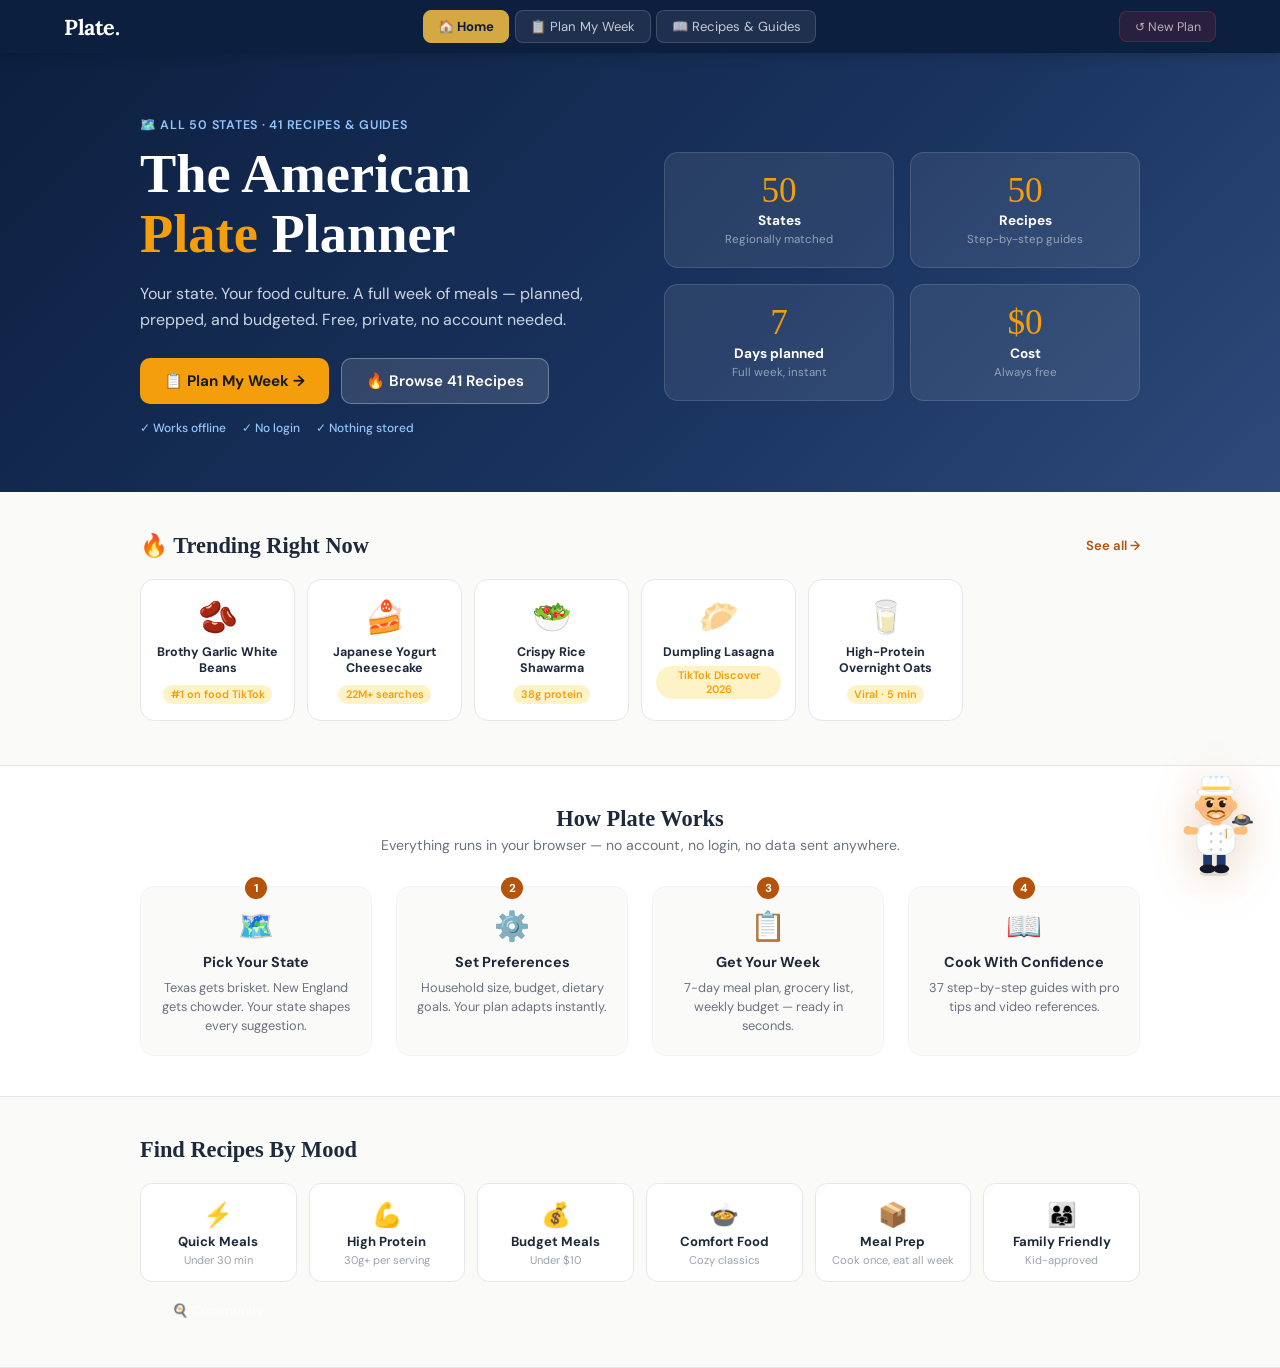
==== commit 91d1a5be: "Add files via upload" ====
--- a/index.html
+++ b/index.html
@@ -874,8 +874,8 @@
 .hi-spine-line{width:2px;flex:1;min-height:24px;margin-top:.5rem;opacity:.35}
 
 /* Zone content box */
-.hi-zone-content{border-radius:16px;overflow:hidden;border:1.5px solid #e5e7eb;background:#fff}
-.hi-zone-header{display:flex;align-items:center;justify-content:space-between;padding:.85rem 1.1rem;border-bottom:1.5px solid #e5e7eb}
+.hi-zone-content{border-radius:16px;border:1.5px solid #e5e7eb;background:#fff}
+.hi-zone-header{border-radius:16px 16px 0 0;display:flex;align-items:center;justify-content:space-between;padding:.85rem 1.1rem;border-bottom:1.5px solid #e5e7eb}
 .hi-zone-temp{font-size:.7rem;font-family:'DM Sans',sans-serif;font-weight:800;letter-spacing:.08em;text-transform:uppercase;margin-bottom:.1rem}
 .hi-zone-range{font-family:'Lora',serif;font-size:1.05rem;font-weight:700;color:#111}
 .hi-zone-badge{font-size:.7rem;font-family:'DM Sans',sans-serif;font-weight:700;padding:.25rem .7rem;border-radius:20px;flex-shrink:0}
@@ -1340,6 +1340,116 @@
 .step-list li{margin-bottom:.85rem;font-size:.9rem;line-height:1.65;color:#374151}
 .step-list li strong{color:#1e293b}
 .sub-head{font-size:.85rem;font-weight:700;color:#374151;margin:.75rem 0 .3rem;text-transform:uppercase;letter-spacing:.04em}
+
+
+/* ══ COOK TIME + FRIDGE FILTER ROW ══ */
+.hi-utility-row{display:flex;flex-wrap:wrap;gap:.6rem 1.2rem;align-items:center;padding-top:.3rem;border-top:1px solid #f0f0ee}
+.hi-util-label{font-size:.68rem;font-weight:700;color:#9ca3af;text-transform:uppercase;letter-spacing:.07em;flex-shrink:0}
+.hi-time-group,.hi-fridge-group{display:flex;align-items:center;gap:.35rem;flex-wrap:wrap}
+.hi-time-btn{padding:.26rem .65rem;border:1.5px solid #e5e7eb;border-radius:20px;cursor:pointer;font-size:.72rem;font-weight:500;background:#fff;color:#6b7280;font-family:'DM Sans',sans-serif;transition:all .15s;white-space:nowrap}
+.hi-time-btn:hover{border-color:#b45309;color:#b45309}
+.hi-time-btn.active{background:#b45309;border-color:#b45309;color:#fff;font-weight:600}
+.hi-fridge-btn{padding:.26rem .65rem;border:1.5px solid #e5e7eb;border-radius:20px;cursor:pointer;font-size:.72rem;font-weight:500;background:#fff;color:#6b7280;font-family:'DM Sans',sans-serif;transition:all .15s;white-space:nowrap}
+.hi-fridge-btn:hover{border-color:#0284c7;color:#0284c7}
+.hi-fridge-btn.active{background:#0ea5e9;border-color:#0ea5e9;color:#fff;font-weight:600}
+.hi-fridge-btn.active:hover{background:#0284c7;border-color:#0284c7}
+
+/* ══ SERVING SCALER ══ */
+.hi-scaler{display:inline-flex;align-items:center;gap:.4rem;margin-left:.6rem;vertical-align:middle}
+.hi-scaler-label{font-size:.72rem;color:#9ca3af;font-weight:500}
+.hi-scaler-sel{border:1.5px solid #e5e7eb;border-radius:6px;padding:.18rem .5rem;font-size:.75rem;font-family:'DM Sans',sans-serif;color:#374151;background:#fff;cursor:pointer;outline:none;transition:border-color .15s}
+.hi-scaler-sel:focus{border-color:#b45309}
+.hi-scaler-fixed{display:inline-block;margin-left:.6rem;font-size:.72rem;color:#9ca3af;vertical-align:middle}
+.hi-scaler-flash{animation:scalerFlash .3s ease}
+@keyframes scalerFlash{0%{background:rgba(180,83,9,.1)}100%{background:transparent}}
+/* Scaled ingredient highlight */
+.recipe-ing-amt.scaled{color:#b45309;font-weight:600;transition:color .2s}
+
+/* ══ KIDS COOKING ZONE ══ */
+.kids-zone{margin:2.5rem 0;border-radius:20px;overflow:hidden;border:2.5px solid #FDE68A;background:#FFFBEB}
+.kids-zone-header{background:linear-gradient(135deg,#FEF3C7,#FDE68A 60%,#FCD34D);padding:1.2rem 1.5rem;display:flex;align-items:center;justify-content:space-between;gap:1rem}
+.kids-zone-title-wrap{display:flex;align-items:center;gap:.75rem}
+.kids-zone-icon{font-size:2rem;line-height:1}
+.kids-zone-title{font-family:'Playfair Display',serif;font-size:1.3rem;font-weight:800;color:#78350F}
+.kids-zone-sub{font-size:.78rem;color:#92400E;font-weight:500;margin-top:.15rem;font-family:'DM Sans',sans-serif}
+.kids-zone-badge{background:#78350F;color:#FEF3C7;border-radius:20px;padding:.25rem .75rem;font-size:.72rem;font-weight:700;font-family:'DM Sans',sans-serif;white-space:nowrap}
+.kids-age-legend{display:flex;gap:.5rem;flex-wrap:wrap;padding:.75rem 1.5rem;background:#FFF8E1;border-bottom:1px solid #FDE68A}
+.kids-age-chip{display:inline-flex;align-items:center;gap:.3rem;padding:.18rem .6rem;border-radius:12px;font-size:.68rem;font-weight:700;font-family:'DM Sans',sans-serif}
+.kids-age-chip.age3{background:#DCFCE7;color:#166534}.kids-age-chip.age6{background:#DBEAFE;color:#1e40af}.kids-age-chip.age8{background:#F3E8FF;color:#6b21a8}.kids-age-chip.age10{background:#FFE4E6;color:#9f1239}
+.kids-cards-grid{display:grid;grid-template-columns:repeat(auto-fill,minmax(300px,1fr));gap:0;border-top:1px solid #FDE68A}
+.kids-card{background:#fff;border-bottom:1px solid #FEF3C7;border-right:1px solid #FEF3C7;cursor:pointer;transition:background .15s;padding:0;position:relative}
+.kids-card:hover{background:#FFFBEB}
+.kids-card-trigger{width:100%;text-align:left;background:none;border:none;padding:1rem 1.25rem;cursor:pointer;display:flex;align-items:flex-start;gap:.85rem;font-family:inherit}
+.kids-card-emoji{font-size:1.8rem;line-height:1;flex-shrink:0;margin-top:.1rem}
+.kids-card-body{flex:1;min-width:0}
+.kids-card-name{font-weight:700;font-size:.95rem;color:#1c1917;font-family:'DM Sans',sans-serif;line-height:1.3}
+.kids-card-meta{display:flex;align-items:center;gap:.5rem;margin-top:.3rem;flex-wrap:wrap}
+.kids-card-time{font-size:.72rem;color:#78716c;font-family:'DM Sans',sans-serif}
+.kids-card-ages{display:flex;gap:.3rem;flex-wrap:wrap}
+.kids-age-tag{font-size:.62rem;font-weight:700;padding:.1rem .42rem;border-radius:8px;font-family:'DM Sans',sans-serif}
+.kids-age-tag.age3{background:#DCFCE7;color:#166534}.kids-age-tag.age6{background:#DBEAFE;color:#1e40af}.kids-age-tag.age8{background:#F3E8FF;color:#6b21a8}.kids-age-tag.age10{background:#FFE4E6;color:#9f1239}
+.kids-card-chevron{font-size:1.1rem;color:#D97706;flex-shrink:0;transition:transform .2s;align-self:center}
+.kids-card.open .kids-card-chevron{transform:rotate(45deg)}
+
+/* Kids panel */
+.kids-panel{display:none;border-top:2px dashed #FDE68A;background:#FFFDF5}
+.kids-panel.open{display:block}
+.kids-panel-inner{padding:1.25rem 1.5rem 1.5rem}
+.kids-panel-header{display:flex;align-items:center;gap:.75rem;margin-bottom:.9rem;flex-wrap:wrap}
+.kids-panel-emoji{font-size:2.2rem}
+.kids-panel-title{font-family:'Playfair Display',serif;font-size:1.15rem;font-weight:800;color:#1c1917}
+.kids-panel-ages{display:flex;gap:.3rem;flex-wrap:wrap;margin-left:auto}
+
+.kids-quickstats{display:flex;gap:.5rem;flex-wrap:wrap;margin-bottom:1rem}
+.kids-qs{background:#FEF3C7;border:1.5px solid #FDE68A;border-radius:10px;padding:.35rem .7rem;text-align:center;min-width:70px}
+.kids-qs-val{font-weight:800;font-size:.9rem;color:#78350F;font-family:'DM Sans',sans-serif;line-height:1.2}
+.kids-qs-lbl{font-size:.62rem;color:#92400E;font-family:'DM Sans',sans-serif}
+
+.kids-desc{font-size:.88rem;color:#44403c;line-height:1.65;margin-bottom:1rem;font-family:'DM Sans',sans-serif}
+
+/* Kid steps callout */
+.kids-who-does-what{background:linear-gradient(135deg,#ECFDF5,#D1FAE5);border:2px solid #6EE7B7;border-radius:14px;padding:1rem 1.25rem;margin-bottom:1rem}
+.kids-wdw-title{font-weight:800;font-size:.82rem;color:#065F46;font-family:'DM Sans',sans-serif;margin-bottom:.6rem;display:flex;align-items:center;gap:.4rem}
+.kids-wdw-row{display:flex;gap:.75rem;margin-bottom:.4rem;align-items:flex-start}
+.kids-wdw-who{flex-shrink:0;font-size:.68rem;font-weight:800;padding:.15rem .5rem;border-radius:8px;margin-top:.1rem;font-family:'DM Sans',sans-serif}
+.kids-wdw-who.kid{background:#FEF3C7;color:#92400E}
+.kids-wdw-who.adult{background:#DBEAFE;color:#1e40af}
+.kids-wdw-text{font-size:.8rem;color:#374151;line-height:1.5;font-family:'DM Sans',sans-serif}
+
+/* Ingredients */
+.kids-ing-section{margin-bottom:1rem}
+.kids-section-hdr{font-weight:800;font-size:.78rem;color:#78350F;text-transform:uppercase;letter-spacing:.06em;font-family:'DM Sans',sans-serif;margin-bottom:.5rem;display:flex;align-items:center;gap:.35rem}
+.kids-ing-list{display:flex;flex-direction:column;gap:.25rem}
+.kids-ing-item{display:flex;align-items:baseline;gap:.5rem;font-size:.82rem;color:#374151;font-family:'DM Sans',sans-serif;padding:.2rem 0;border-bottom:1px dashed #FDE68A}
+.kids-ing-item:last-child{border-bottom:none}
+.kids-ing-amt{font-weight:700;color:#B45309;min-width:3.5rem;flex-shrink:0}
+
+/* Steps */
+.kids-steps-list{display:flex;flex-direction:column;gap:.6rem}
+.kids-step{display:flex;gap:.7rem;align-items:flex-start}
+.kids-step-num{width:24px;height:24px;background:#FCD34D;border-radius:50%;display:flex;align-items:center;justify-content:center;font-weight:800;font-size:.72rem;color:#78350F;flex-shrink:0;margin-top:.1rem;font-family:'DM Sans',sans-serif}
+.kids-step-body{flex:1}
+.kids-step-title{font-weight:700;font-size:.83rem;color:#1c1917;font-family:'DM Sans',sans-serif;margin-bottom:.2rem}
+.kids-step-text{font-size:.8rem;color:#57534e;line-height:1.55;font-family:'DM Sans',sans-serif}
+.kids-step-who{display:inline-flex;align-items:center;gap:.25rem;font-size:.65rem;font-weight:700;padding:.1rem .4rem;border-radius:6px;margin-bottom:.2rem;font-family:'DM Sans',sans-serif}
+.kids-step-who.kid-step{background:#FEF3C7;color:#92400E}
+.kids-step-who.adult-step{background:#FEE2E2;color:#991B1B}
+
+.kids-fun-fact{background:linear-gradient(135deg,#EFF6FF,#DBEAFE);border-left:3px solid #60A5FA;border-radius:0 10px 10px 0;padding:.75rem 1rem;margin-top:1rem;font-size:.8rem;color:#1e3a5f;line-height:1.55;font-family:'DM Sans',sans-serif}
+.kids-fun-fact strong{color:#1e40af}
+.kids-panel-close{display:flex;justify-content:center;margin-top:1rem}
+.kids-panel-close-btn{background:none;border:1.5px solid #FDE68A;color:#B45309;border-radius:20px;padding:.3rem 1rem;font-size:.78rem;font-family:'DM Sans',sans-serif;cursor:pointer;font-weight:600}
+.kids-panel-close-btn:hover{background:#FEF3C7}
+
+/* QJ pill for kids */
+.hi-qj-pill.kids-pill{border-color:#F59E0B;color:#B45309;background:#FFFBEB}
+.hi-qj-pill.kids-pill:hover{background:#FEF3C7}
+
+@media(max-width:600px){
+  .kids-cards-grid{grid-template-columns:1fr}
+  .kids-zone-header{flex-direction:column;align-items:flex-start}
+  .kids-panel-inner{padding:1rem}
+}
 
 </style>
 <script type="application/ld+json">
@@ -1458,7 +1568,7 @@
     <div class="ph-hero-right">
       <div class="ph-stat-grid">
         <div class="ph-stat" onclick="switchTab('plan')"><div class="ph-stat-num">50</div><div class="ph-stat-lbl">States</div><div class="ph-stat-desc">Regionally matched</div></div>
-        <div class="ph-stat" onclick="switchTab('blog')"><div class="ph-stat-num">37</div><div class="ph-stat-lbl">Recipes</div><div class="ph-stat-desc">Step-by-step guides</div></div>
+        <div class="ph-stat" onclick="switchTab('blog')"><div class="ph-stat-num">50</div><div class="ph-stat-lbl">Recipes</div><div class="ph-stat-desc">Step-by-step guides</div></div>
         <div class="ph-stat" onclick="switchTab('plan')"><div class="ph-stat-num">7</div><div class="ph-stat-lbl">Days planned</div><div class="ph-stat-desc">Full week, instant</div></div>
         <div class="ph-stat"><div class="ph-stat-num">$0</div><div class="ph-stat-lbl">Cost</div><div class="ph-stat-desc">Always free</div></div>
       </div>
@@ -1506,6 +1616,8 @@
     </div>
   </div>
 </section>
+</div><!-- /tab-home -->
+
 <div class="tab-panel" id="tab-plan">
 <header>
   <div class="logo">
@@ -2153,7 +2265,24 @@
 {id:'green-goddess-bowl',name:'Green Goddess Protein Bowl',zone:'Raw & Ready',emoji:'🥗',zoneId:'no-heat',tags:'green goddess protein bowl healthy vegetarian high-protein meal-prep post-workout recovery 42g protein no-cook quick 10 minutes edamame chickpeas'},
 {id:'golden-milk-smoothie',name:'Turmeric Golden Milk Smoothie',zone:'Raw & Ready',emoji:'🌿',zoneId:'no-heat',tags:'turmeric golden milk smoothie anti-inflammatory protein smoothie post-workout recovery breakfast 28g protein 5 minutes blender curcumin ginger'},
 {id:'sheet-pan-salmon-veggies',name:'Sheet Pan Salmon & Roasted Veggies',zone:'Medium Heat',emoji:'🐟',zoneId:'medium',tags:'sheet pan salmon roasted vegetables healthy dinner one pan omega-3 high-protein 45g protein 25 minutes broccoli asparagus fitness'},
-{id:'turkey-stuffed-peppers',name:'Turkey & Spinach Stuffed Peppers',zone:'Medium Heat',emoji:'🫑',zoneId:'medium',tags:'turkey stuffed peppers spinach meal-prep healthy high-protein 38g protein low-carb brown rice ground turkey fitness iron'}];
+{id:'turkey-stuffed-peppers',name:'Turkey & Spinach Stuffed Peppers',zone:'Medium Heat',emoji:'🫑',zoneId:'medium',tags:'turkey stuffed peppers spinach meal-prep healthy high-protein 38g protein low-carb brown rice ground turkey fitness iron'},
+{id:'energy-balls',name:'No-Bake Energy Balls',zone:'Cook With Kids',emoji:'🍫',zoneId:'kids',tags:'kids energy balls no-bake quick beginner ages 3 chocolate peanut butter oats healthy snack'},
+{id:'fruit-skewers',name:'Rainbow Fruit Skewers',zone:'Cook With Kids',emoji:'🍓',zoneId:'kids',tags:'kids fruit skewers rainbow no-cook quick beginner ages 3 healthy snack yogurt dip'},
+{id:'kids-pizza',name:'Build-Your-Own Pizza',zone:'Cook With Kids',emoji:'🍕',zoneId:'kids',tags:'kids pizza build your own family fun ages 5 beginner cheese dough toppings dinner'},
+{id:'scrambled-eggs-kids',name:'Perfect Scrambled Eggs',zone:'Cook With Kids',emoji:'🍳',zoneId:'kids',tags:'kids scrambled eggs breakfast stovetop ages 6 beginner quick easy protein'},
+{id:'smoothie-bowl',name:'Smoothie Bowl',zone:'Cook With Kids',emoji:'🍌',zoneId:'kids',tags:'kids smoothie bowl banana frozen fruit no-cook ages 5 healthy breakfast quick'},
+{id:'pasta-salad-kids',name:'Summer Pasta Salad',zone:'Cook With Kids',emoji:'🥗',zoneId:'kids',tags:'kids pasta salad summer lunch ages 8 beginner vegetables cheese easy'},
+{id:'mug-cake',name:'Chocolate Mug Cake',zone:'Cook With Kids',emoji:'🎂',zoneId:'kids',tags:'kids mug cake chocolate microwave quick ages 8 dessert sweet beginner'},
+{id:'homemade-butter',name:'Homemade Butter in a Jar',zone:'Cook With Kids',emoji:'🧈',zoneId:'kids',tags:'kids homemade butter jar science experiment ages 5 no-cook cream bread'},
+{id:'whipped-feta',name:'Whipped Feta Dip',zone:'Raw & Ready',emoji:'🧀',zoneId:'no-heat',tags:'trending quick healthy vegetarian beginner no-heat appetizer'},
+{id:'smashed-cucumber',name:'Smashed Cucumber Salad',zone:'Raw & Ready',emoji:'🥒',zoneId:'no-heat',tags:'trending quick healthy vegetarian budget beginner no-heat salad'},
+{id:'brown-butter-cookies',name:'Brown Butter Chocolate Chip Cookies',zone:'Low & Slow',emoji:'🍪',zoneId:'warm',tags:'trending comfort family beginner sweet baking dessert'},
+{id:'gochujang-pasta',name:'Gochujang Butter Pasta',zone:'Weeknight Wins',emoji:'🍜',zoneId:'medium',tags:'trending quick healthy spicy vegetarian budget pasta'},
+{id:'shakshuka',name:'Shakshuka',zone:'Weeknight Wins',emoji:'🍳',zoneId:'medium',tags:'trending healthy vegetarian budget beginner breakfast quick eggs'},
+{id:'marry-me-chicken',name:'Marry Me Chicken',zone:'Weeknight Wins',emoji:'💍',zoneId:'medium',tags:'trending comfort family date-night chicken cream'},
+{id:'birria-tacos',name:'Birria Tacos',zone:'High Heat',emoji:'🌮',zoneId:'hot',tags:'trending comfort family weekend beef special-occasion tacos'},
+{id:'smash-burger',name:'Smash Burger',zone:'High Heat',emoji:'🍔',zoneId:'hot',tags:'trending quick comfort family high-protein beef burger'},
+{id:'reverse-sear-ribeye',name:'Reverse Sear Ribeye',zone:'Fire Zone',emoji:'🥩',zoneId:'high',tags:'trending high-protein weekend advanced beef steak special-occasion'}];
 
 
 
@@ -3688,47 +3817,8 @@
     p.classList.toggle('active', p.dataset.filter === filter);
   });
 
-  // Show/hide cards
-  var allCards = document.querySelectorAll('.hi-card');
-  var shown = 0;
-  var total = allCards.length;
-
-  allCards.forEach(function(card) {
-    var pid    = card.dataset.id;
-    var tags   = (card.dataset.tags || '').split(' ');
-    var visible = false;
-
-    if (filter === 'all') {
-      visible = true;
-    } else if (filter === 'saved') {
-      visible = hiSavedIds.indexOf(pid) >= 0;
-    } else {
-      visible = tags.indexOf(filter) >= 0;
-    }
-
-    card.classList.toggle('hi-hidden', !visible);
-    if (visible) shown++;
-  });
-
-  // Collapse empty zones
-  document.querySelectorAll('.hi-zone').forEach(function(zone) {
-    var visibleCards = zone.querySelectorAll('.hi-card:not(.hi-hidden)').length;
-    zone.classList.toggle('hi-zone-empty', visibleCards === 0);
-  });
-
-  // Status text
-  var status = document.getElementById('hi-filter-status');
-  if (status) {
-    if (filter === 'all') {
-      status.textContent = '';
-    } else if (filter === 'saved') {
-      status.textContent = shown === 0
-        ? 'No saved recipes yet — tap ♡ to save any recipe'
-        : 'Showing ' + shown + ' saved recipe' + (shown === 1 ? '' : 's');
-    } else {
-      status.textContent = 'Showing ' + shown + ' of ' + total + ' recipes';
-    }
-  }
+  // Delegate card visibility to combined filter (handles time + fridge + tag)
+  hiApplyCombinedFilters();
 
   // Auto-open saved drawer when saved filter selected and has items
   if (filter === 'saved' && hiSavedIds.length > 0) {
@@ -3880,6 +3970,16 @@
 
 function hiSearchGo(pid, zoneId) {
   hiClearSearch();
+  // Kids recipes use kidsToggle and .kids-card
+  if (zoneId === 'kids') {
+    var kcard = document.getElementById('kcard-' + pid);
+    if (!kcard) return;
+    // Scroll to kids zone then open
+    var kzone = document.getElementById('zone-kids');
+    if (kzone) kzone.scrollIntoView({ behavior:'smooth', block:'start' });
+    setTimeout(function() { kidsToggle(pid); }, 400);
+    return;
+  }
   var card = document.querySelector('.hi-card[data-id="' + pid + '"]');
   if (!card) return;
   card.scrollIntoView({ behavior:'smooth', block:'center' });
@@ -3907,6 +4007,210 @@
   if (pLabel) pLabel.textContent = isSaved ? '♥ Saved' : '♡ Save Recipe';
 }
 
+
+// ══════════════════════════════════════════════
+// COOK TIME FILTER
+// ══════════════════════════════════════════════
+var hiTimeFilter_active = 'all';
+
+function hiTimeFilter(filter, btn) {
+  hiTimeFilter_active = filter;
+  document.querySelectorAll('.hi-time-btn').forEach(function(b) {
+    b.classList.remove('active');
+  });
+  if (btn) btn.classList.add('active');
+  hiApplyCombinedFilters();
+}
+
+// ══════════════════════════════════════════════
+// FRIDGE / INGREDIENT FILTER
+// ══════════════════════════════════════════════
+var HI_FRIDGE_MAP = {"chicken": ["roast-chicken", "chicken-parmesan", "tortilla-soup", "crispy-rice-shawarma", "dumpling-lasagna", "turkey-stuffed-peppers"], "eggs": ["eggs-benedict", "french-toast", "pancakes-from-scratch", "pasta-carbonara", "banana-bread", "japanese-cheesecake", "chocolate-chip-cookies"], "pasta": ["mac-cheese", "spaghetti-bolognese", "pasta-carbonara"], "potatoes": ["mashed-potatoes", "beef-stew", "beef-tallow-potatoes", "pot-roast"], "salmon": ["salmon", "hot-honey-salmon", "sheet-pan-salmon-veggies"], "beef": ["perfect-steak", "carne-asada", "beef-stew", "chili", "beef-cottage-bowl", "beef-tallow-potatoes", "brisket", "pot-roast", "spaghetti-bolognese"], "beans": ["brothy-white-beans", "chili", "tortilla-soup"]};
+
+var hiFridgeActive = [];
+
+function hiFridgeToggle(btn) {
+  var ing = btn.dataset.ing;
+  var idx = hiFridgeActive.indexOf(ing);
+  if (idx >= 0) {
+    hiFridgeActive.splice(idx, 1);
+    btn.classList.remove('active');
+  } else {
+    hiFridgeActive.push(ing);
+    btn.classList.add('active');
+  }
+  hiApplyCombinedFilters();
+}
+
+// Combined filter: tag filter + time filter + fridge filter
+function hiApplyCombinedFilters() {
+  var allCards = document.querySelectorAll('.hi-card');
+  allCards.forEach(function(card) {
+    var pid  = card.dataset.id;
+    var tags = (card.dataset.tags || '').split(' ');
+    var mins = parseInt(card.dataset.time || '999', 10);
+    var visible = true;
+
+    // Tag filter (existing hiActiveFilter)
+    if (hiActiveFilter !== 'all') {
+      if (hiActiveFilter === 'saved') {
+        visible = hiSavedIds.indexOf(pid) >= 0;
+      } else {
+        visible = tags.indexOf(hiActiveFilter) >= 0;
+      }
+    }
+
+    // Time filter
+    if (visible && hiTimeFilter_active !== 'all') {
+      if (hiTimeFilter_active === '30') visible = mins <= 30;
+      else if (hiTimeFilter_active === '60') visible = mins <= 60;
+      else if (hiTimeFilter_active === 'long') visible = mins > 60;
+    }
+
+    // Fridge filter (AND logic — must match ALL selected ingredients)
+    if (visible && hiFridgeActive.length > 0) {
+      visible = hiFridgeActive.every(function(ing) {
+        var matched = HI_FRIDGE_MAP[ing] || [];
+        return matched.indexOf(pid) >= 0;
+      });
+    }
+
+    card.classList.toggle('hi-hidden', !visible);
+  });
+
+  // Collapse empty zones
+  document.querySelectorAll('.hi-zone').forEach(function(zone) {
+    var vis = zone.querySelectorAll('.hi-card:not(.hi-hidden)').length;
+    zone.classList.toggle('hi-zone-empty', vis === 0);
+  });
+
+  // Update status
+  var shown = document.querySelectorAll('.hi-card:not(.hi-hidden)').length;
+  var total = document.querySelectorAll('.hi-card').length;
+  var status = document.getElementById('hi-filter-status');
+  if (status) {
+    var parts = [];
+    if (hiActiveFilter !== 'all') parts.push(hiActiveFilter);
+    if (hiTimeFilter_active !== 'all') parts.push(hiTimeFilter_active === '30' ? '≤30 min' : hiTimeFilter_active === '60' ? '≤1 hr' : 'weekend cooks');
+    if (hiFridgeActive.length) parts.push(hiFridgeActive.join(' + '));
+    status.textContent = parts.length ? shown + ' of ' + total + ' shown' : '';
+  }
+}
+
+
+// ══════════════════════════════════════════════
+// SERVING SCALER
+// ══════════════════════════════════════════════
+function hiScale(pid, baseServings, multiplier) {
+  multiplier = parseInt(multiplier, 10);
+  var panel = document.getElementById('panel-' + pid);
+  if (!panel) return;
+
+  // Scale all ingredient amounts
+  var amts = panel.querySelectorAll('.recipe-ing-amt');
+  amts.forEach(function(el) {
+    var orig = el.dataset.orig;
+    if (!orig) { el.dataset.orig = el.textContent; orig = el.textContent; }
+
+    if (multiplier === 1) {
+      el.textContent = orig;
+      el.classList.remove('scaled');
+      return;
+    }
+
+    var scaled = scaleIngredientStr(orig, multiplier);
+    el.textContent = scaled;
+    el.classList.add('scaled');
+  });
+
+  // Flash the scaler
+  var scaler = document.getElementById('scaler-' + pid);
+  if (scaler) {
+    scaler.classList.remove('hi-scaler-flash');
+    void scaler.offsetWidth;
+    scaler.classList.add('hi-scaler-flash');
+  }
+}
+
+function scaleIngredientStr(str, mult) {
+  // Match fractions like ½, ¼, ¾, ⅓, ⅔ and convert
+  var fracs = {'½':0.5,'¼':0.25,'¾':0.75,'⅓':0.333,'⅔':0.667,'⅛':0.125,'⅜':0.375,'⅝':0.625,'⅞':0.875};
+  
+  // Replace unicode fractions with decimal
+  str = str.replace(/[½¼¾⅓⅔⅛⅜⅝⅞]/g, function(f) { return fracs[f] || f; });
+  
+  // Match number patterns: "1", "1.5", "2-3", "1/2"
+  return str.replace(/\d+(?:\.\d+)?(?:\/\d+)?(?:\s*[-–]\s*\d+(?:\.\d+)?)?/g, function(match) {
+    // Handle ranges like "2-3" — scale the midpoint
+    var range = match.match(/^(\d+(?:\.\d+)?)\s*[-–]\s*(\d+(?:\.\d+)?)$/);
+    if (range) {
+      var lo = parseFloat(range[1]) * mult;
+      var hi = parseFloat(range[2]) * mult;
+      return formatNum(lo) + '–' + formatNum(hi);
+    }
+    // Handle fractions like "1/2"
+    var frac = match.match(/^(\d+)\/(\d+)$/);
+    if (frac) {
+      return formatNum((parseInt(frac[1]) / parseInt(frac[2])) * mult);
+    }
+    var n = parseFloat(match) * mult;
+    return isNaN(n) ? match : formatNum(n);
+  });
+}
+
+function formatNum(n) {
+  if (n === Math.floor(n)) return n.toString();
+  // Nice fractions
+  var frac = n - Math.floor(n);
+  var whole = Math.floor(n);
+  var fracMap = {0.5:'½', 0.25:'¼', 0.75:'¾', 0.333:'⅓', 0.667:'⅔', 0.125:'⅛'};
+  var key = Math.round(frac * 1000) / 1000;
+  if (fracMap[key]) return (whole > 0 ? whole : '') + fracMap[key];
+  return Math.round(n * 10) / 10 + '';
+}
+
+
+// ══════════════════════════════════════════════
+// COOK WITH KIDS — toggle / close
+// ══════════════════════════════════════════════
+function kidsToggle(rid) {
+  var card  = document.getElementById('kcard-' + rid);
+  var panel = document.getElementById('kpanel-' + rid);
+  var chev  = document.getElementById('kchev-' + rid);
+  if (!card || !panel) return;
+
+  var isOpen = panel.classList.contains('open');
+
+  // Close all other kids panels first
+  document.querySelectorAll('.kids-panel.open').forEach(function(p) {
+    p.classList.remove('open');
+  });
+  document.querySelectorAll('.kids-card.open').forEach(function(c) {
+    c.classList.remove('open');
+  });
+  document.querySelectorAll('[id^="kchev-"]').forEach(function(ch) {
+    ch.textContent = '+';
+  });
+
+  if (!isOpen) {
+    panel.classList.add('open');
+    card.classList.add('open');
+    if (chev) chev.textContent = '×';
+    setTimeout(function() {
+      card.scrollIntoView({ behavior: 'smooth', block: 'start' });
+    }, 80);
+  }
+}
+
+function kidsClose(rid) {
+  var card  = document.getElementById('kcard-' + rid);
+  var panel = document.getElementById('kpanel-' + rid);
+  var chev  = document.getElementById('kchev-' + rid);
+  if (panel) panel.classList.remove('open');
+  if (card)  card.classList.remove('open');
+  if (chev)  chev.textContent = '+';
+}
+
 </script>
 </div><!-- /tab-plan -->
 
@@ -3920,12 +4224,32 @@
   <div class="hi-topbar-inner">
     <div class="hi-search-wrap">
       <span class="hi-search-icon">🔍</span>
-      <input class="hi-search-input" id="hi-search" type="text" placeholder="Search 41 recipes…" oninput="hiSearch(this.value)" autocomplete="off">
+      <input class="hi-search-input" id="hi-search" type="text" placeholder="Search 41 recipes + Kids…" oninput="hiSearch(this.value)" autocomplete="off">
       <button class="hi-search-clear" id="hi-search-clear" onclick="hiClearSearch()" style="display:none">✕</button>
       <div class="hi-search-dropdown" id="hi-search-dropdown" style="display:none"></div>
     </div>
     <div class="hi-qj-row">
-      <button class="hi-qj-pill" onclick="hiScrollZone('no-heat')" style="--pill-color:#0EA5E9">🧊 <span>Raw & Ready</span></button><button class="hi-qj-pill" onclick="hiScrollZone('warm')" style="--pill-color:#10B981">🌡️ <span>Warm & Gentle</span></button><button class="hi-qj-pill" onclick="hiScrollZone('medium')" style="--pill-color:#F59E0B">🍳 <span>Medium & Steady</span></button><button class="hi-qj-pill" onclick="hiScrollZone('hot')" style="--pill-color:#F97316">🔥 <span>Hot & Committed</span></button><button class="hi-qj-pill" onclick="hiScrollZone('high')" style="--pill-color:#EF4444">🌶️ <span>High Heat & Crust</span></button><button class="hi-qj-pill" onclick="hiScrollZone('inferno')" style="--pill-color:#78350F">💨 <span>Low, Slow & Smoke</span></button>
+      <button class="hi-qj-pill" onclick="hiScrollZone('no-heat')" style="--pill-color:#0EA5E9">🧊 <span>Raw & Ready</span></button><button class="hi-qj-pill" onclick="hiScrollZone('warm')" style="--pill-color:#10B981">🌡️ <span>Warm & Gentle</span></button><button class="hi-qj-pill" onclick="hiScrollZone('medium')" style="--pill-color:#F59E0B">🍳 <span>Medium & Steady</span></button><button class="hi-qj-pill" onclick="hiScrollZone('hot')" style="--pill-color:#F97316">🔥 <span>Hot & Committed</span></button><button class="hi-qj-pill" onclick="hiScrollZone('high')" style="--pill-color:#EF4444">🌶️ <span>High Heat & Crust</span></button><button class="hi-qj-pill" onclick="hiScrollZone('inferno')" style="--pill-color:#78350F">💨 <span>Low, Slow & Smoke</span></button><button class="hi-qj-pill" onclick="document.getElementById('zone-kids').scrollIntoView({behavior:'smooth',block:'start'})" style="--pill-color:#D97706;background:#FFFBEB">👨‍👩‍👧 <span>Kids</span></button>
+    </div>
+    <!-- COOK TIME + FRIDGE ROW -->
+    <div class="hi-utility-row">
+      <div class="hi-time-group">
+        <span class="hi-util-label">⏱ Time:</span>
+        <button class="hi-time-btn active" data-time-filter="all"  onclick="hiTimeFilter('all',this)">Any</button>
+        <button class="hi-time-btn"        data-time-filter="30"   onclick="hiTimeFilter('30',this)">≤ 30 min</button>
+        <button class="hi-time-btn"        data-time-filter="60"   onclick="hiTimeFilter('60',this)">≤ 1 hr</button>
+        <button class="hi-time-btn"        data-time-filter="long" onclick="hiTimeFilter('long',this)">Weekend Cook</button>
+      </div>
+      <div class="hi-fridge-group">
+        <span class="hi-util-label">🧊 Fridge:</span>
+        <button class="hi-fridge-btn" data-ing="chicken"  onclick="hiFridgeToggle(this)">🍗 Chicken</button>
+        <button class="hi-fridge-btn" data-ing="eggs"     onclick="hiFridgeToggle(this)">🥚 Eggs</button>
+        <button class="hi-fridge-btn" data-ing="pasta"    onclick="hiFridgeToggle(this)">🍝 Pasta</button>
+        <button class="hi-fridge-btn" data-ing="potatoes" onclick="hiFridgeToggle(this)">🥔 Potatoes</button>
+        <button class="hi-fridge-btn" data-ing="salmon"   onclick="hiFridgeToggle(this)">🐟 Salmon</button>
+        <button class="hi-fridge-btn" data-ing="beef"     onclick="hiFridgeToggle(this)">🥩 Beef</button>
+        <button class="hi-fridge-btn" data-ing="beans"    onclick="hiFridgeToggle(this)">🫘 Beans</button>
+      </div>
     </div>
   </div>
 </div>
@@ -4013,11 +4337,11 @@
         <div class="hi-zone-range">Raw & Ready</div>
       </div>
       <div class="hi-zone-badge" style="background:#0EA5E915;color:#0284C7;border:1.5px solid #0EA5E930">
-        1 recipe
+        7 recipes
       </div>
     </div>
     <div class="hi-cards-list">
-<button class="hi-card" data-id="guacamole" data-tags="quick healthy budget beginner" onclick="hiToggle('guacamole','no-heat')" aria-expanded="false">
+<button class="hi-card" data-id="guacamole" data-time="10" data-tags="quick healthy budget beginner" onclick="hiToggle('guacamole','no-heat')" aria-expanded="false">
   <span class="hi-card-emoji">🥑</span>
   <span class="hi-card-body">
     <span class="hi-card-name">Guacamole</span>
@@ -4034,6 +4358,12 @@
 <div class="post-number">14 / 26</div><span class="post-emoji">🥑</span>
 <h2 class="post-title">Perfect Homemade Guacamole<span class="difficulty easy">Easy</span></h2>
 <button class="hi-panel-save-btn" id="psave-guacamole" onclick="hiSave('guacamole')" aria-label="Save recipe"><span id="psave-label-guacamole">♡ Save Recipe</span></button>
+<div class="hi-scaler" id="scaler-guacamole">
+  <span class="hi-scaler-label">Serves:</span>
+  <select class="hi-scaler-sel" onchange="hiScale('guacamole',4,this.value)" aria-label="Serving size">
+    <option value="1" selected>4 servings</option><option value="2">8 servings</option><option value="3">12 servings</option><option value="4">16 servings</option>
+  </select>
+</div>
 <p class="post-deck">Ripe avocado, lime, salt, and restraint. The one guacamole recipe you'll make forever — because it works every time and takes 10 minutes.</p>
 <a class="jump-link" href="#guac">↓ Jump to recipe</a>
 <div class="quick-card">
@@ -4045,12 +4375,12 @@
 <p class="post-intro"><strong>An unripe avocado makes terrible guacamole regardless of everything else you do.</strong> A perfectly ripe one makes great guacamole even if you mess everything else up. Ripeness is the whole recipe.</p>
 <div class="ingredients-section" id="guac"><div class="section-hdr">Ingredients</div>
 <div class="ing-list">
-  <div class="ing-item"><span class="ing-amt">3</span>Ripe Hass avocados</div>
-  <div class="ing-item"><span class="ing-amt">2</span>Limes, juiced (about 3 tbsp)</div>
-  <div class="ing-item"><span class="ing-amt">½ tsp</span>Kosher salt (adjust to taste)</div>
-  <div class="ing-item"><span class="ing-amt">¼ cup</span>White onion, finely diced and rinsed</div>
-  <div class="ing-item"><span class="ing-amt">1–2</span>Jalapeños, seeded and minced</div>
-  <div class="ing-item"><span class="ing-amt">¼ cup</span>Fresh cilantro, roughly chopped</div>
+  <div class="ing-item"><span class="ing-amount recipe-ing-amt" data-orig="3">3</span>Ripe Hass avocados</div>
+  <div class="ing-item"><span class="ing-amount recipe-ing-amt" data-orig="2">2</span>Limes, juiced (about 3 tbsp)</div>
+  <div class="ing-item"><span class="ing-amount recipe-ing-amt" data-orig="½ tsp">½ tsp</span>Kosher salt (adjust to taste)</div>
+  <div class="ing-item"><span class="ing-amount recipe-ing-amt" data-orig="¼ cup">¼ cup</span>White onion, finely diced and rinsed</div>
+  <div class="ing-item"><span class="ing-amount recipe-ing-amt" data-orig="1–2">1–2</span>Jalapeños, seeded and minced</div>
+  <div class="ing-item"><span class="ing-amount recipe-ing-amt" data-orig="¼ cup">¼ cup</span>Fresh cilantro, roughly chopped</div>
 </div></div>
 <div class="steps-section"><div class="section-hdr">Method</div>
 <div class="step-item"><span class="step-num">01</span><div class="step-body">
@@ -4081,7 +4411,7 @@
 </div>
   </div>
   <button class="hi-panel-close" onclick="hiClose('guacamole')">↑ Close</button>
-<div class="hi-card" data-id="overnight-oats" data-tags="quick healthy high-protein trending meal-prep" onclick="hiToggle('overnight-oats','no-heat')">
+<div class="hi-card" data-id="overnight-oats" data-time="5" data-tags="quick healthy high-protein trending meal-prep" onclick="hiToggle('overnight-oats','no-heat')">
   <div class="hi-card-emoji">🥛</div>
   <div class="hi-card-info">
     <div class="hi-card-name">High-Protein Overnight Oats</div>
@@ -4095,6 +4425,12 @@
 <div class="post-number">27 / 31</div><span class="post-emoji">🥛</span>
 <h2 class="post-title">High-Protein Overnight Oats<span class="difficulty easy">Easy</span></h2>
 <button class="hi-panel-save-btn" id="psave-overnight-oats" onclick="hiSave('overnight-oats')" aria-label="Save recipe"><span id="psave-label-overnight-oats">♡ Save Recipe</span></button>
+<div class="hi-scaler" id="scaler-overnight-oats">
+  <span class="hi-scaler-label">Serves:</span>
+  <select class="hi-scaler-sel" onchange="hiScale('overnight-oats',1,this.value)" aria-label="Serving size">
+    <option value="1" selected>1 serving</option><option value="2">2 servings</option><option value="3">3 servings</option><option value="4">4 servings</option>
+  </select>
+</div>
 <p class="post-deck">The viral TikTok jar that packs 30g protein without touching a stove. Cottage cheese is the secret — it vanishes into creamy, thick oats overnight.</p>
 <div class="recipe-media">
   <div class="anim-stage oa-stage">
@@ -4121,37 +4457,37 @@
 </div>
 <div class="quick-card">
   <div class="qc-item"><span class="qc-val">5 min</span><span class="qc-lbl">Active</span></div>
-  <div class="qc-item"><span class="qc-val">30g</span><span class="qc-lbl">Protein</span></div>
+  <div class="qc-item"><span class="qc-val">21–46g</span><span class="qc-lbl">Protein</span></div>
   <div class="qc-item"><span class="qc-val">380</span><span class="qc-lbl">Calories</span></div>
   <div class="qc-item"><span class="qc-val">8 hr</span><span class="qc-lbl">Chill</span></div>
 </div>
 <div class="ing-section"><div class="ing-title">Ingredients <span class="ing-yield">1 jar</span></div>
 <ul class="ing-list">
-  <li class="ing-item"><span class="ing-amount">½ cup</span><span class="ing-name">rolled oats (not instant)</span></li>
-  <li class="ing-item"><span class="ing-amount">½ cup</span><span class="ing-name">cottage cheese (full-fat)</span></li>
-  <li class="ing-item"><span class="ing-amount">½ cup</span><span class="ing-name">unsweetened almond milk (or milk of choice)</span></li>
-  <li class="ing-item"><span class="ing-amount">1 scoop</span><span class="ing-name">vanilla protein powder (optional +15g protein)</span></li>
-  <li class="ing-item"><span class="ing-amount">1 tbsp</span><span class="ing-name">chia seeds</span></li>
-  <li class="ing-item"><span class="ing-amount">1 tbsp</span><span class="ing-name">honey or maple syrup</span></li>
-  <li class="ing-item"><span class="ing-amount">½ tsp</span><span class="ing-name">vanilla extract</span></li>
-  <li class="ing-item"><span class="ing-amount">pinch</span><span class="ing-name">cinnamon</span></li>
-  <li class="ing-item"><span class="ing-amount">toppings</span><span class="ing-name">fresh berries, banana slices, granola, nut butter</span></li>
+  <li class="ing-item"><span class="ing-amount recipe-ing-amt" data-orig="½ cup">½ cup</span><span class="ing-name">rolled oats (not instant)</span></li>
+  <li class="ing-item"><span class="ing-amount recipe-ing-amt" data-orig="½ cup">½ cup</span><span class="ing-name">cottage cheese (full-fat)</span></li>
+  <li class="ing-item"><span class="ing-amount recipe-ing-amt" data-orig="½ cup">½ cup</span><span class="ing-name">unsweetened almond milk (or milk of choice)</span></li>
+  <li class="ing-item"><span class="ing-amount recipe-ing-amt" data-orig="1 scoop">1 scoop</span><span class="ing-name">vanilla protein powder (optional +15g protein)</span></li>
+  <li class="ing-item"><span class="ing-amount recipe-ing-amt" data-orig="1 tbsp">1 tbsp</span><span class="ing-name">chia seeds</span></li>
+  <li class="ing-item"><span class="ing-amount recipe-ing-amt" data-orig="1 tbsp">1 tbsp</span><span class="ing-name">honey or maple syrup</span></li>
+  <li class="ing-item"><span class="ing-amount recipe-ing-amt" data-orig="½ tsp">½ tsp</span><span class="ing-name">vanilla extract</span></li>
+  <li class="ing-item"><span class="ing-amount recipe-ing-amt" data-orig="pinch">pinch</span><span class="ing-name">cinnamon</span></li>
+  <li class="ing-item"><span class="ing-amount recipe-ing-amt" data-orig="toppings">toppings</span><span class="ing-name">fresh berries, banana slices, granola, nut butter</span></li>
 </ul></div>
 <div class="steps-section">
 <div class="step-item"><div class="step-num">1</div><span class="step-text"><strong>Blend or stir the cottage cheese.</strong> For ultra-smooth oats, blitz cottage cheese in a small blender for 20 seconds. For chunky texture, just stir it in as-is.</span></div>
 <div class="step-item"><div class="step-num">2</div><span class="step-text"><strong>Combine everything in a jar.</strong> Add oats, blended cottage cheese, milk, chia seeds, protein powder if using, honey, vanilla, and cinnamon. Stir well.</span></div>
-<div class="step-item"><div class="step-num">3</div><span class="step-text"><strong>Refrigerate overnight.</strong> Seal the jar and refrigerate at least 6 hours or overnight. The oats absorb the liquid and the chia seeds thicken everything.</span></div>
+<div class="step-item"><div class="step-num">3</div><span class="step-text"><strong>Refrigerate overnight.</strong> Seal the jar and refrigerate at least 8 hours or overnight. The oats absorb the liquid and the chia seeds thicken everything.</span></div>
 <div class="step-item"><div class="step-num">4</div><span class="step-text"><strong>Add toppings and eat cold.</strong> In the morning, give it a stir, splash in extra milk if too thick, then pile on fresh berries, sliced banana, or a drizzle of nut butter.</span></div>
 </div>
 <div class="chef-tip"><span class="tip-label">💡 Tip</span> The cottage cheese completely disappears texture-wise once chilled overnight — skeptical family members will never know it's in there. Blend it smooth for the most convincing result.</div>
 </div><div class="post-sidebar">
 <div class="sidebar-card"><div class="sb-title">Why It's Viral</div><p class="sb-body">This recipe blew up because cottage cheese protein (~14g per ½ cup) is nearly tasteless when blended — you get cheesecake-thick oats with macro numbers that look like a post-workout shake.</p></div>
-<div class="sidebar-card"><div class="sb-title">Macro Breakdown</div><p class="sb-body">Without protein powder: ~30g protein, 42g carbs, 8g fat. With a scoop of vanilla whey: ~45g protein. That's a complete meal in a jar you prep in 5 minutes the night before.</p></div>
+<div class="sidebar-card"><div class="sb-title">Macro Breakdown</div><p class="sb-body">Without protein powder: ~21g protein, 42g carbs, 8g fat. With a scoop of vanilla whey: ~45g protein. That's a complete meal in a jar you prep in 5 minutes the night before.</p></div>
 <div class="sidebar-card"><div class="sb-title">Meal Prep Version</div><p class="sb-body">Make 5 jars on Sunday for the whole week. Keep toppings separate in a small bag. Oats stay good in the fridge for 5 days. Add a splash of milk each morning and stir.</p></div>
 </div></div>
   </div>
   <button class="hi-panel-close" onclick="hiClose('overnight-oats')">↑ Close</button>
-<div class="hi-card" data-id="pickled-red-onions" data-tags="quick healthy budget beginner trending" onclick="hiToggle('pickled-red-onions','no-heat')">
+<div class="hi-card" data-id="pickled-red-onions" data-time="10" data-tags="quick healthy budget beginner trending" onclick="hiToggle('pickled-red-onions','no-heat')">
   <div class="hi-card-emoji">🥒</div>
   <div class="hi-card-info">
     <div class="hi-card-name">Quick Pickled Red Onions</div>
@@ -4166,16 +4502,17 @@
 <div class="post-number">32 / 37</div><span class="post-emoji">🥒</span>
 <h2 class="post-title">Quick Pickled Red Onions<span class="difficulty easy">Easy</span></h2>
 <button class="hi-panel-save-btn" id="psave-pickled-red-onions" onclick="hiSave('pickled-red-onions')" aria-label="Save recipe"><span id="psave-label-pickled-red-onions">♡ Save Recipe</span></button>
+<div class="hi-scaler-fixed">Makes: 1 jar</div>
 <p class="post-deck">The jar in every cool home cook's fridge. Ten minutes of hands-on work, and you've got a bright, tangy condiment that makes tacos, bowls, sandwiches, and salads taste a hundred times better. Kids love the pretty pink color.</p>
-<div class="quick-card"><div class="qc-item"><span class="qc-val">10 min</span><span class="qc-lbl">Total</span></div><div class="qc-item"><span class="qc-val">1 jar</span><span class="qc-lbl">Yield</span></div><div class="qc-item"><span class="qc-val">5 days</span><span class="qc-lbl">Fridge life</span></div><div class="qc-item"><span class="qc-val">No heat</span><span class="qc-lbl">Required</span></div></div>
+<div class="quick-card"><div class="qc-item"><span class="qc-val">10 min</span><span class="qc-lbl">Total</span></div><div class="qc-item"><span class="qc-val">1 jar</span><span class="qc-lbl">Yield</span></div><div class="qc-item"><span class="qc-val">2–4 weeks</span><span class="qc-lbl">Fridge life</span></div><div class="qc-item"><span class="qc-val">No heat</span><span class="qc-lbl">Required</span></div></div>
 <div class="ing-section"><div class="ing-title">Ingredients <span class="ing-yield">1 jar yield</span></div>
-<ul class="ing-list"><li class="ing-item"><span class="ing-amount">1 large</span><span class="ing-name">red onion, thinly sliced into half-moons</span></li><li class="ing-item"><span class="ing-amount">¾ cup</span><span class="ing-name">white or apple cider vinegar</span></li><li class="ing-item"><span class="ing-amount">¾ cup</span><span class="ing-name">warm water</span></li><li class="ing-item"><span class="ing-amount">1 tbsp</span><span class="ing-name">granulated sugar</span></li><li class="ing-item"><span class="ing-amount">1½ tsp</span><span class="ing-name">kosher salt</span></li><li class="ing-item"><span class="ing-amount">optional</span><span class="ing-name">peppercorns, garlic clove, dried oregano, red pepper flakes</span></li></ul></div>
-<div class="steps-section"><div class="step-item"><div class="step-num">1</div><span class="step-text"><strong>Slice the onion thin.</strong> Use a sharp knife or mandoline to slice the red onion into thin half-moons — about ⅛ inch. Thinner means faster pickling and better texture on tacos.</span></div><div class="step-item"><div class="step-num">2</div><span class="step-text"><strong>Make the brine.</strong> In a measuring cup, stir together the vinegar, warm water, sugar, and salt until fully dissolved. Taste it — it should be pleasantly tangy and salty. Adjust to your family's preference.</span></div><div class="step-item"><div class="step-num">3</div><span class="step-text"><strong>Pack the jar.</strong> Stuff the onion slices into a clean mason jar or any jar with a lid. Add any extras — a smashed garlic clove, a few peppercorns, a pinch of red pepper flakes. These customize the flavor.</span></div><div class="step-item"><div class="step-num">4</div><span class="step-text"><strong>Pour brine over onions.</strong> Pour the brine over the onions, pressing them down so they're fully submerged. They'll start turning pink almost immediately — that's the magic.</span></div><div class="step-item"><div class="step-num">5</div><span class="step-text"><strong>Wait 30 minutes (or overnight).</strong> They're technically ready in 30 minutes at room temperature but get better and better overnight. Refrigerate after the first 30 minutes.</span></div></div>
+<ul class="ing-list"><li class="ing-item"><span class="ing-amount recipe-ing-amt" data-orig="1 large">1 large</span><span class="ing-name">red onion, thinly sliced into half-moons</span></li><li class="ing-item"><span class="ing-amount recipe-ing-amt" data-orig="¾ cup">¾ cup</span><span class="ing-name">white or apple cider vinegar</span></li><li class="ing-item"><span class="ing-amount recipe-ing-amt" data-orig="¾ cup">¾ cup</span><span class="ing-name">warm water</span></li><li class="ing-item"><span class="ing-amount recipe-ing-amt" data-orig="1 tbsp">1 tbsp</span><span class="ing-name">granulated sugar</span></li><li class="ing-item"><span class="ing-amount recipe-ing-amt" data-orig="1½ tsp">1½ tsp</span><span class="ing-name">kosher salt</span></li><li class="ing-item"><span class="ing-amount recipe-ing-amt" data-orig="optional">optional</span><span class="ing-name">peppercorns, garlic clove, dried oregano, red pepper flakes</span></li></ul></div>
+<div class="steps-section"><div class="step-item"><div class="step-num">1</div><span class="step-text"><strong>Slice the onion thin.</strong> Use a sharp knife or mandoline to slice the red onion into thin half-moons — about ⅛ inch. Thinner means faster pickling and better texture on tacos.</span></div><div class="step-item"><div class="step-num">2</div><span class="step-text"><strong>Make the brine.</strong> In a measuring cup, stir together the vinegar, warm water, sugar, and salt until fully dissolved. Taste it — it should be pleasantly tangy and salty. Adjust to your family's preference.</span></div><div class="step-item"><div class="step-num">3</div><span class="step-text"><strong>Pack the jar.</strong> Stuff the onion slices into a clean mason jar or any jar with a lid. Add any extras — a smashed garlic clove, a few peppercorns, a pinch of red pepper flakes. These customize the flavor.</span></div><div class="step-item"><div class="step-num">4</div><span class="step-text"><strong>Pour brine over onions.</strong> Pour the brine over the onions, pressing them down so they're fully submerged. They'll start turning pink almost immediately — that's the magic.</span></div><div class="step-item"><div class="step-num">5</div><span class="step-text"><strong>Wait 30 minutes (or overnight).</strong> They're technically ready in 30 minutes at room temperature but get better and better overnight. Refrigerate after the first 30 minutes. Keeps 2–4 weeks in the sealed jar.</span></div></div>
 <div class="chef-tip"><span class="tip-label">💡 Tip</span> The onions turn neon pink within an hour — perfect for getting kids excited about helping in the kitchen. Let them pour the brine and watch the color change happen in real time.</div>
 <div class="recipe-media"><div class="media-row"><a class="yt-btn" href="https://www.youtube.com/results?search_query=quick%20pickled%20red%20onions%20recipe%20easy%2010%20minutes" target="_blank" rel="noopener"><svg viewBox="0 0 24 24" fill="currentColor"><path d="M23.498 6.186a3.016 3.016 0 0 0-2.122-2.136C19.505 3.545 12 3.545 12 3.545s-7.505 0-9.377.505A3.017 3.017 0 0 0 .502 6.186C0 8.07 0 12 0 12s0 3.93.502 5.814a3.016 3.016 0 0 0 2.122 2.136c1.871.505 9.376.505 9.376.505s7.505 0 9.377-.505a3.015 3.015 0 0 0 2.122-2.136C24 15.93 24 12 24 12s0-3.93-.502-5.814zM9.545 15.568V8.432L15.818 12l-6.273 3.568z"/></svg>▶ Watch on YouTube</a></div></div>
 </div><div class="post-sidebar">
 <div class="sidebar-card"><div class="sb-title">Why Every Family Needs These</div><p class="sb-body">Pickled onions are the easiest way to add restaurant-quality freshness to weeknight dinners. Pile them on tacos, burgers, grain bowls, scrambled eggs, avocado toast — anything that needs a bright, tangy contrast. One jar lasts all week.</p></div>
-<div class="sidebar-card"><div class="sb-title">The Gut Health Angle</div><p class="sb-body">Fermented and pickled foods are having a major moment because of their gut health benefits. Quick pickles aren't fermented (no live cultures), but they're still packed with prebiotics and are a great gateway for kids who won't eat plain vegetables.</p></div>
+<div class="sidebar-card"><div class="sb-title">The Gut Health Angle</div><p class="sb-body">Fermented and pickled foods are having a major moment because of their gut health benefits. Quick pickles aren't fermented (no live cultures), but they're a low-calorie, flavourful way to add vegetables to any meal — and a great gateway for kids who won't eat plain vegetables.</p></div>
 <div class="sidebar-card"><div class="sb-title">Make It a Family Ritual</div><p class="sb-body">Lots of families make a jar on Sunday as part of weekly meal prep. The kids pick the add-ins (garlic? jalapeño? herbs?), pour the brine, and check on the color change. It becomes their contribution to the week's meals.</p></div>
 </div></div>
   </div>
@@ -4188,7 +4525,7 @@
     </div>
   </div>
 </div>
-<div class="hi-card" data-id="green-goddess-bowl" data-tags="healthy high-protein meal-prep quick vegetarian" onclick="hiToggle('green-goddess-bowl','no-heat')">
+<div class="hi-card" data-id="green-goddess-bowl" data-time="10" data-tags="healthy high-protein meal-prep quick vegetarian" onclick="hiToggle('green-goddess-bowl','no-heat')">
   <div class="hi-card-emoji">🥗</div>
   <div class="hi-card-info">
     <div class="hi-card-name">Green Goddess Protein Bowl</div>
@@ -4203,6 +4540,12 @@
 <span class="post-emoji">🥗</span>
 <h2 class="post-title">Green Goddess Protein Bowl<span class="difficulty easy">Easy</span></h2>
 <button class="hi-panel-save-btn" id="psave-green-goddess-bowl" onclick="hiSave('green-goddess-bowl')" aria-label="Save recipe"><span id="psave-label-green-goddess-bowl">♡ Save Recipe</span></button>
+<div class="hi-scaler" id="scaler-green-goddess-bowl">
+  <span class="hi-scaler-label">Serves:</span>
+  <select class="hi-scaler-sel" onchange="hiScale('green-goddess-bowl',2,this.value)" aria-label="Serving size">
+    <option value="1" selected>2 servings</option><option value="2">4 servings</option><option value="3">6 servings</option><option value="4">8 servings</option>
+  </select>
+</div>
 <p class="post-deck">A nutrient-dense, high-protein bowl built around edamame, chickpeas, and Greek yogurt dressing — no stove required. 42 grams of protein, ready in 10 minutes. Perfect for meal prep, post-workout recovery, or a quick lunch that actually keeps you full.</p>
 
 <div class="post-meta-row">
@@ -4218,24 +4561,24 @@
 
 <h3 class="section-head">Ingredients</h3>
 <ul class="ingredient-list">
-  <li><span class="amt">1 cup</span> shelled edamame (thawed from frozen)</li>
-  <li><span class="amt">1 cup</span> canned chickpeas, drained and rinsed</li>
-  <li><span class="amt">4 cups</span> mixed greens (spinach, arugula, kale)</li>
-  <li><span class="amt">1 cup</span> cucumber, diced</li>
-  <li><span class="amt">½ cup</span> avocado, sliced</li>
-  <li><span class="amt">¼ cup</span> pumpkin seeds (pepitas)</li>
-  <li><span class="amt">2 tbsp</span> hemp hearts</li>
+  <li><span class="amt recipe-ing-amt" data-orig="1 cup">1 cup</span> shelled edamame (thawed from frozen)</li>
+  <li><span class="amt recipe-ing-amt" data-orig="1 cup">1 cup</span> canned chickpeas, drained and rinsed</li>
+  <li><span class="amt recipe-ing-amt" data-orig="4 cups">4 cups</span> mixed greens (spinach, arugula, kale)</li>
+  <li><span class="amt recipe-ing-amt" data-orig="1 cup">1 cup</span> cucumber, diced</li>
+  <li><span class="amt recipe-ing-amt" data-orig="½ cup">½ cup</span> avocado, sliced</li>
+  <li><span class="amt recipe-ing-amt" data-orig="¼ cup">¼ cup</span> pumpkin seeds (pepitas)</li>
+  <li><span class="amt recipe-ing-amt" data-orig="2 tbsp">2 tbsp</span> hemp hearts</li>
 </ul>
 <h4 class="sub-head">Green Goddess Protein Dressing</h4>
 <ul class="ingredient-list">
-  <li><span class="amt">½ cup</span> plain Greek yogurt (0% or 2%)</li>
-  <li><span class="amt">1</span> avocado</li>
-  <li><span class="amt">1</span> lemon, juiced</li>
-  <li><span class="amt">1 clove</span> garlic</li>
-  <li><span class="amt">¼ cup</span> fresh basil or parsley</li>
-  <li><span class="amt">2 tbsp</span> olive oil</li>
-  <li><span class="amt">2 tbsp</span> water (thin to desired consistency)</li>
-  <li><span class="amt">½ tsp</span> salt</li>
+  <li><span class="amt recipe-ing-amt" data-orig="½ cup">½ cup</span> plain Greek yogurt (0% or 2%)</li>
+  <li><span class="amt recipe-ing-amt" data-orig="1">1</span> avocado</li>
+  <li><span class="amt recipe-ing-amt" data-orig="1">1</span> lemon, juiced</li>
+  <li><span class="amt recipe-ing-amt" data-orig="1 clove">1 clove</span> garlic</li>
+  <li><span class="amt recipe-ing-amt" data-orig="¼ cup">¼ cup</span> fresh basil or parsley</li>
+  <li><span class="amt recipe-ing-amt" data-orig="2 tbsp">2 tbsp</span> olive oil</li>
+  <li><span class="amt recipe-ing-amt" data-orig="2 tbsp">2 tbsp</span> water (thin to desired consistency)</li>
+  <li><span class="amt recipe-ing-amt" data-orig="½ tsp">½ tsp</span> salt</li>
 </ul>
 
 <h3 class="section-head">Instructions</h3>
@@ -4257,10 +4600,12 @@
   <div class="nut-item"><div class="nut-val">18g</div><div class="nut-lbl">Fat</div></div>
   <div class="nut-item"><div class="nut-val">12g</div><div class="nut-lbl">Fiber</div></div>
 </div>
-    </div></div>
-  </div>
-</div>
-<div class="hi-card" data-id="golden-milk-smoothie" data-tags="healthy quick anti-inflammatory breakfast" onclick="hiToggle('golden-milk-smoothie','no-heat')">
+    
+<button class="hi-panel-close" onclick="hiClose('green-goddess-bowl')">↑ Close</button>
+</div></div>
+  </div>
+</div>
+<div class="hi-card" data-id="golden-milk-smoothie" data-time="5" data-tags="healthy quick anti-inflammatory breakfast" onclick="hiToggle('golden-milk-smoothie','no-heat')">
   <div class="hi-card-emoji">🌿</div>
   <div class="hi-card-info">
     <div class="hi-card-name">Turmeric Golden Milk Smoothie</div>
@@ -4275,6 +4620,12 @@
 <span class="post-emoji">🌿</span>
 <h2 class="post-title">Turmeric Golden Milk Smoothie<span class="difficulty easy">Easy</span></h2>
 <button class="hi-panel-save-btn" id="psave-golden-milk-smoothie" onclick="hiSave('golden-milk-smoothie')" aria-label="Save recipe"><span id="psave-label-golden-milk-smoothie">♡ Save Recipe</span></button>
+<div class="hi-scaler" id="scaler-golden-milk-smoothie">
+  <span class="hi-scaler-label">Serves:</span>
+  <select class="hi-scaler-sel" onchange="hiScale('golden-milk-smoothie',2,this.value)" aria-label="Serving size">
+    <option value="1" selected>2 servings</option><option value="2">4 servings</option><option value="3">6 servings</option><option value="4">8 servings</option>
+  </select>
+</div>
 <p class="post-deck">A 5-minute anti-inflammatory smoothie combining turmeric, ginger, and protein powder — the golden ratio for post-workout recovery and morning energy. Backed by research on curcumin's role in reducing muscle inflammation and DOMS (delayed onset muscle soreness).</p>
 
 <div class="post-meta-row">
@@ -4290,16 +4641,16 @@
 
 <h3 class="section-head">Ingredients</h3>
 <ul class="ingredient-list">
-  <li><span class="amt">1 cup</span> unsweetened almond milk (or oat milk)</li>
-  <li><span class="amt">1 scoop</span> vanilla protein powder (whey or plant-based)</li>
-  <li><span class="amt">1</span> frozen banana</li>
-  <li><span class="amt">1 tsp</span> ground turmeric</li>
-  <li><span class="amt">½ tsp</span> fresh ginger, grated (or ¼ tsp ground)</li>
-  <li><span class="amt">¼ tsp</span> cinnamon</li>
-  <li><span class="amt">1 pinch</span> black pepper (activates curcumin absorption)</li>
-  <li><span class="amt">1 tbsp</span> almond butter or tahini</li>
-  <li><span class="amt">1 tsp</span> honey or maple syrup (optional)</li>
-  <li><span class="amt">½ cup</span> ice cubes</li>
+  <li><span class="amt recipe-ing-amt" data-orig="1 cup">1 cup</span> unsweetened almond milk (or oat milk)</li>
+  <li><span class="amt recipe-ing-amt" data-orig="1 scoop">1 scoop</span> vanilla protein powder (whey or plant-based)</li>
+  <li><span class="amt recipe-ing-amt" data-orig="1">1</span> frozen banana</li>
+  <li><span class="amt recipe-ing-amt" data-orig="1 tsp">1 tsp</span> ground turmeric</li>
+  <li><span class="amt recipe-ing-amt" data-orig="½ tsp">½ tsp</span> fresh ginger, grated (or ¼ tsp ground)</li>
+  <li><span class="amt recipe-ing-amt" data-orig="¼ tsp">¼ tsp</span> cinnamon</li>
+  <li><span class="amt recipe-ing-amt" data-orig="1 pinch">1 pinch</span> black pepper (activates curcumin absorption)</li>
+  <li><span class="amt recipe-ing-amt" data-orig="1 tbsp">1 tbsp</span> almond butter or tahini</li>
+  <li><span class="amt recipe-ing-amt" data-orig="1 tsp">1 tsp</span> honey or maple syrup (optional)</li>
+  <li><span class="amt recipe-ing-amt" data-orig="½ cup">½ cup</span> ice cubes</li>
 </ul>
 
 <h3 class="section-head">Instructions</h3>
@@ -4324,6 +4675,71 @@
 </div>
     </div></div>
   </div>
+
+<div class="hi-card" data-id="whipped-feta" data-time="10" data-tags="trending quick healthy vegetarian beginner no-heat" onclick="hiToggle('whipped-feta','no-heat')">
+  <div class="hi-card-emoji">🧀</div>
+  <div class="hi-card-info">
+    <div class="hi-card-name">Whipped Feta Dip</div>
+    <div class="hi-card-meta"><span class="hi-card-time">⏱ 10 min</span><span class="hi-card-note">The appetizer that took over every party table in 2024</span></div>
+  </div>
+  <button class="hi-save-btn" id="save-whipped-feta" onclick="event.stopPropagation();hiSave('whipped-feta')" aria-label="Save recipe" title="Save recipe">♡</button>
+  <div class="hi-card-add" onclick="event.stopPropagation()">+</div>
+</div>
+<div class="hi-recipe-panel" id="panel-whipped-feta" style="display:none">
+  <div class="hi-panel-inner">
+    <div class="post-inner"><div class="post-main">
+<span class="post-emoji">🧀</span>
+<h2 class="post-title">Whipped Feta Dip<span class="difficulty easy">Easy</span></h2>
+<button class="hi-panel-save-btn" id="psave-whipped-feta" onclick="hiSave('whipped-feta')" aria-label="Save recipe"><span id="psave-label-whipped-feta">♡ Save Recipe</span></button>
+<div class="hi-scaler" id="scaler-whipped-feta">
+  <span class="hi-scaler-label">Serves:</span>
+  <select class="hi-scaler-sel" onchange="hiScale('whipped-feta',8,this.value)" aria-label="Serving size"><option value="1" selected>8 servings</option><option value="2">16 servings</option><option value="3">24 servings</option><option value="4">32 servings</option></select>
+</div>
+<p class="post-deck">Block feta and cream cheese blended until impossibly smooth and fluffy, topped with honey, chili flakes, and olive oil. Sweet, salty, spicy. Replaced hummus at tables everywhere and shows no sign of leaving.</p>
+<div class="quick-card"><div class="qc-item"><span class="qc-val">10 min</span><span class="qc-lbl">Total</span></div><div class="qc-item"><span class="qc-val">8</span><span class="qc-lbl">Servings</span></div><div class="qc-item"><span class="qc-val">No heat</span><span class="qc-lbl">Required</span></div><div class="qc-item"><span class="qc-val">Make ahead</span><span class="qc-lbl">3 days</span></div></div>
+<div class="ing-section"><div class="ing-title">Ingredients <span class="ing-yield">serves 8</span></div>
+<ul class="ing-list"><li class="ing-item"><span class="ing-amount recipe-ing-amt" data-orig="8 oz">8 oz</span><span class="ing-name">Block feta — not crumbled</span></li><li class="ing-item"><span class="ing-amount recipe-ing-amt" data-orig="4 oz">4 oz</span><span class="ing-name">Cream cheese, room temperature</span></li><li class="ing-item"><span class="ing-amount recipe-ing-amt" data-orig="2 tbsp">2 tbsp</span><span class="ing-name">Olive oil</span></li><li class="ing-item"><span class="ing-amount recipe-ing-amt" data-orig="1 tbsp">1 tbsp</span><span class="ing-name">Lemon juice</span></li><li class="ing-item"><span class="ing-amount recipe-ing-amt" data-orig="1 clove">1 clove</span><span class="ing-name">Garlic</span></li><li class="ing-item"><span class="ing-amount recipe-ing-amt" data-orig="Topping">Topping</span><span class="ing-name">Honey, chili flakes, olive oil</span></li><li class="ing-item"><span class="ing-amount recipe-ing-amt" data-orig="Serve with">Serve with</span><span class="ing-name">Warm pita, cucumbers, crackers</span></li></ul></div>
+<div class="steps-section"><div class="section-hdr">Method</div>
+<div class="step-item"><span class="step-num">01</span><div class="step-body"><div class="step-title">Blend until silky</div><div class="step-text">Add feta, cream cheese, olive oil, lemon juice, and garlic to a food processor. Blend 2–3 minutes, scraping down sides, until completely smooth and fluffy.</div><div class="step-tip">💡 Block feta is essential — crumbled feta has anti-caking agents that make it gritty.</div></div></div>
+<div class="step-item"><span class="step-num">02</span><div class="step-body"><div class="step-title">Taste and adjust</div><div class="step-text">Taste for salt (feta is already salty) and lemon. Add a splash more olive oil for a looser, silkier texture.</div></div></div>
+<div class="step-item"><span class="step-num">03</span><div class="step-body"><div class="step-title">Top and serve</div><div class="step-text">Spread into a shallow bowl with a swoosh. Drizzle honey, olive oil, and chili flakes over the top.</div></div></div>
+</div>
+<div class="prep-callout"><div class="prep-callout-hdr">💡 Tip</div><div class="prep-callout-body">Make up to 3 days ahead and refrigerate. Bring to room temperature before serving — the texture softens and flavors bloom.</div></div>
+<button class="hi-panel-close" onclick="hiClose('whipped-feta')">↑ Close</button>
+</div></div></div></div>
+
+<div class="hi-card" data-id="smashed-cucumber" data-time="15" data-tags="trending quick healthy vegetarian budget beginner no-heat" onclick="hiToggle('smashed-cucumber','no-heat')">
+  <div class="hi-card-emoji">🥒</div>
+  <div class="hi-card-info">
+    <div class="hi-card-name">Smashed Cucumber Salad</div>
+    <div class="hi-card-meta"><span class="hi-card-time">⏱ 15 min + chill</span><span class="hi-card-note">500M+ TikTok views — and every one is deserved</span></div>
+  </div>
+  <button class="hi-save-btn" id="save-smashed-cucumber" onclick="event.stopPropagation();hiSave('smashed-cucumber')" aria-label="Save recipe" title="Save recipe">♡</button>
+  <div class="hi-card-add" onclick="event.stopPropagation()">+</div>
+</div>
+<div class="hi-recipe-panel" id="panel-smashed-cucumber" style="display:none">
+  <div class="hi-panel-inner">
+    <div class="post-inner"><div class="post-main">
+<span class="post-emoji">🥒</span>
+<h2 class="post-title">Smashed Cucumber Salad<span class="difficulty easy">Easy</span></h2>
+<button class="hi-panel-save-btn" id="psave-smashed-cucumber" onclick="hiSave('smashed-cucumber')" aria-label="Save recipe"><span id="psave-label-smashed-cucumber">♡ Save Recipe</span></button>
+<div class="hi-scaler" id="scaler-smashed-cucumber">
+  <span class="hi-scaler-label">Serves:</span>
+  <select class="hi-scaler-sel" onchange="hiScale('smashed-cucumber',4,this.value)" aria-label="Serving size"><option value="1" selected>4 servings</option><option value="2">8 servings</option><option value="3">12 servings</option><option value="4">16 servings</option></select>
+</div>
+<p class="post-deck">Smashing instead of slicing creates jagged surfaces that hold dramatically more dressing. Sesame, soy, garlic, chili crisp. Cold, crunchy, deeply savory, wildly addictive. The salad that took over the entire internet in 2024.</p>
+<div class="quick-card"><div class="qc-item"><span class="qc-val">15 min</span><span class="qc-lbl">Active</span></div><div class="qc-item"><span class="qc-val">30 min</span><span class="qc-lbl">Chill</span></div><div class="qc-item"><span class="qc-val">4</span><span class="qc-lbl">Servings</span></div><div class="qc-item"><span class="qc-val">500M+</span><span class="qc-lbl">TikTok views</span></div></div>
+<div class="ing-section"><div class="ing-title">Ingredients <span class="ing-yield">serves 4</span></div>
+<ul class="ing-list"><li class="ing-item"><span class="ing-amount recipe-ing-amt" data-orig="4">4</span><span class="ing-name">English cucumbers or 8 Persian cucumbers</span></li><li class="ing-item"><span class="ing-amount recipe-ing-amt" data-orig="1 tsp">1 tsp</span><span class="ing-name">Kosher salt</span></li><li class="ing-item"><span class="ing-amount recipe-ing-amt" data-orig="3 cloves">3 cloves</span><span class="ing-name">Garlic, minced</span></li><li class="ing-item"><span class="ing-amount recipe-ing-amt" data-orig="2 tbsp">2 tbsp</span><span class="ing-name">Soy sauce</span></li><li class="ing-item"><span class="ing-amount recipe-ing-amt" data-orig="1 tbsp">1 tbsp</span><span class="ing-name">Rice vinegar</span></li><li class="ing-item"><span class="ing-amount recipe-ing-amt" data-orig="1 tbsp">1 tbsp</span><span class="ing-name">Sesame oil</span></li><li class="ing-item"><span class="ing-amount recipe-ing-amt" data-orig="1 tbsp">1 tbsp</span><span class="ing-name">Chili crisp — Lao Gan Ma recommended</span></li><li class="ing-item"><span class="ing-amount recipe-ing-amt" data-orig="1 tsp">1 tsp</span><span class="ing-name">Sugar</span></li><li class="ing-item"><span class="ing-amount recipe-ing-amt" data-orig="2 tsp">2 tsp</span><span class="ing-name">Toasted sesame seeds</span></li><li class="ing-item"><span class="ing-amount recipe-ing-amt" data-orig="2">2</span><span class="ing-name">Scallions, thinly sliced</span></li></ul></div>
+<div class="steps-section"><div class="section-hdr">Method</div>
+<div class="step-item"><span class="step-num">01</span><div class="step-body"><div class="step-title">Smash the cucumbers</div><div class="step-text">Cut cucumbers into thirds. Smash with the flat of a knife until they crack and split. Cut into rough irregular chunks.</div><div class="step-tip">💡 Smashing creates jagged surfaces that grab dressing. Slicing creates smooth surfaces that repel it.</div></div></div>
+<div class="step-item"><span class="step-num">02</span><div class="step-body"><div class="step-title">Salt and drain</div><div class="step-text">Toss with salt in a colander. Drain 15–20 minutes. Pat completely dry.</div><div class="step-tip">💡 Skipping this step makes the dressing watery within minutes.</div></div></div>
+<div class="step-item"><span class="step-num">03</span><div class="step-body"><div class="step-title">Dress and chill</div><div class="step-text">Whisk garlic, soy sauce, vinegar, sesame oil, chili crisp, and sugar. Toss with cucumbers. Refrigerate at least 30 minutes.</div></div></div>
+<div class="step-item"><span class="step-num">04</span><div class="step-body"><div class="step-title">Finish</div><div class="step-text">Top with sesame seeds and scallions. Serve cold.</div></div></div>
+</div>
+<div class="prep-callout"><div class="prep-callout-hdr">💡 Tip</div><div class="prep-callout-body">Chili crisp — not just chili oil — is what makes this. The crunchy fried garlic bits are the whole texture of the dish. Lao Gan Ma is the standard.</div></div>
+<button class="hi-panel-close" onclick="hiClose('smashed-cucumber')">↑ Close</button>
+</div></div></div></div>
 </div>
 
 
@@ -4341,11 +4757,13 @@
         <div class="hi-zone-range">Warm & Gentle</div>
       </div>
       <div class="hi-zone-badge" style="background:#10B98115;color:#059669;border:1.5px solid #10B98130">
-        3 recipes
-      </div>
-    </div>
+        6 recipes
+      </div>
+    
+<button class="hi-panel-close" onclick="hiClose('golden-milk-smoothie')">↑ Close</button>
+</div>
     <div class="hi-cards-list">
-<button class="hi-card" data-id="meal-prep" data-tags="meal-prep budget family" onclick="hiToggle('meal-prep','warm')" aria-expanded="false">
+<button class="hi-card" data-id="meal-prep" data-time="180" data-tags="meal-prep budget family" onclick="hiToggle('meal-prep','warm')" aria-expanded="false">
   <span class="hi-card-emoji">🥡</span>
   <span class="hi-card-body">
     <span class="hi-card-name">Sunday Meal Prep</span>
@@ -4364,6 +4782,12 @@
       <span class="post-emoji">🥡</span>
       <h2 class="post-title">The Complete Sunday Meal Prep Guide<span class="difficulty easy">Any Level</span></h2>
 <button class="hi-panel-save-btn" id="psave-meal-prep" onclick="hiSave('meal-prep')" aria-label="Save recipe"><span id="psave-label-meal-prep">♡ Save Recipe</span></button>
+<div class="hi-scaler" id="scaler-meal-prep">
+  <span class="hi-scaler-label">Serves:</span>
+  <select class="hi-scaler-sel" onchange="hiScale('meal-prep',4,this.value)" aria-label="Serving size">
+    <option value="1" selected>4 servings</option><option value="2">8 servings</option><option value="3">12 servings</option><option value="4">16 servings</option>
+  </select>
+</div>
       <p class="post-deck">Three hours on Sunday. Zero weeknight stress. Here's exactly how to spend your Sunday afternoon to make the rest of your week feel effortless — with real timelines, real quantities, and the actual order that makes it all work without chaos.</p>
       <a class="jump-link" href="#prep-guide">↓ Jump to the guide</a>
       <div class="quick-card">
@@ -4518,7 +4942,7 @@
   </div>
   <button class="hi-panel-close" onclick="hiClose('meal-prep')">↑ Close</button>
 </div>
-<button class="hi-card" data-id="banana-bread" data-tags="comfort beginner family" onclick="hiToggle('banana-bread','warm')" aria-expanded="false">
+<button class="hi-card" data-id="banana-bread" data-time="70" data-tags="comfort beginner family" onclick="hiToggle('banana-bread','warm')" aria-expanded="false">
   <span class="hi-card-emoji">🍌</span>
   <span class="hi-card-body">
     <span class="hi-card-name">Banana Bread</span>
@@ -4535,6 +4959,7 @@
 <div class="post-number">24 / 26</div><span class="post-emoji">🍌</span>
 <h2 class="post-title">The Best Banana Bread Recipe<span class="difficulty easy">Easy</span></h2>
 <button class="hi-panel-save-btn" id="psave-banana-bread" onclick="hiSave('banana-bread')" aria-label="Save recipe"><span id="psave-label-banana-bread">♡ Save Recipe</span></button>
+<div class="hi-scaler-fixed">Makes: 1 loaf</div>
 <p class="post-deck">Dense, moist, deeply banana-flavored with a crackling sugar crust on top. The one recipe that makes you want to buy bananas just to let them go brown.</p>
 <a class="jump-link" href="#banana-r">↓ Jump to recipe</a>
 <div class="quick-card">
@@ -4546,13 +4971,13 @@
 <p class="post-intro">The banana bread secret: <strong>blacker is better.</strong> Those nearly-black spotted bananas that look past saving are at peak sweetness — their starches have fully converted to sugar, and their flavor is 3–4x more intense than a yellow banana. Never bake with yellow bananas.</p>
 <div class="ingredients-section" id="banana-r"><div class="section-hdr">Ingredients</div>
 <div class="ing-list">
-  <div class="ing-item"><span class="ing-amt">3</span>Very ripe bananas (black-spotted, not yellow)</div>
-  <div class="ing-item"><span class="ing-amt">⅓ cup</span>Melted butter</div>
-  <div class="ing-item"><span class="ing-amt">¾ cup</span>Sugar (brown sugar = deeper flavor)</div>
-  <div class="ing-item"><span class="ing-amt">1</span>Egg, beaten + 1 tsp vanilla</div>
-  <div class="ing-item"><span class="ing-amt">1 tsp</span>Baking soda + ½ tsp salt</div>
-  <div class="ing-item"><span class="ing-amt">1½ cups</span>All-purpose flour</div>
-  <div class="ing-item"><span class="ing-amt">Optional</span>½ cup walnuts or chocolate chips</div>
+  <div class="ing-item"><span class="ing-amount recipe-ing-amt" data-orig="3">3</span>Very ripe bananas (black-spotted, not yellow)</div>
+  <div class="ing-item"><span class="ing-amount recipe-ing-amt" data-orig="⅓ cup">⅓ cup</span>Melted butter</div>
+  <div class="ing-item"><span class="ing-amount recipe-ing-amt" data-orig="¾ cup">¾ cup</span>Sugar (brown sugar = deeper flavor)</div>
+  <div class="ing-item"><span class="ing-amount recipe-ing-amt" data-orig="1">1</span>Egg, beaten + 1 tsp vanilla</div>
+  <div class="ing-item"><span class="ing-amount recipe-ing-amt" data-orig="1 tsp">1 tsp</span>Baking soda + ½ tsp salt</div>
+  <div class="ing-item"><span class="ing-amount recipe-ing-amt" data-orig="1½ cups">1½ cups</span>All-purpose flour</div>
+  <div class="ing-item"><span class="ing-amount recipe-ing-amt" data-orig="Optional">Optional</span>½ cup walnuts or chocolate chips</div>
 </div></div>
 <div class="steps-section"><div class="section-hdr">Method</div>
 <div class="step-item"><span class="step-num">01</span><div class="step-body">
@@ -4586,7 +5011,7 @@
   </div>
   <button class="hi-panel-close" onclick="hiClose('banana-bread')">↑ Close</button>
 </div>
-<button class="hi-card" data-id="pot-roast" data-tags="comfort family meal-prep" onclick="hiToggle('pot-roast','warm')" aria-expanded="false">
+<button class="hi-card" data-id="pot-roast" data-time="210" data-tags="comfort family meal-prep" onclick="hiToggle('pot-roast','warm')" aria-expanded="false">
   <span class="hi-card-emoji">🍖</span>
   <span class="hi-card-body">
     <span class="hi-card-name">Pot Roast</span>
@@ -4603,6 +5028,12 @@
 <div class="post-number">26 / 26</div><span class="post-emoji">🍖</span>
 <h2 class="post-title">Classic American Pot Roast<span class="difficulty easy">Easy</span></h2>
 <button class="hi-panel-save-btn" id="psave-pot-roast" onclick="hiSave('pot-roast')" aria-label="Save recipe"><span id="psave-label-pot-roast">♡ Save Recipe</span></button>
+<div class="hi-scaler" id="scaler-pot-roast">
+  <span class="hi-scaler-label">Serves:</span>
+  <select class="hi-scaler-sel" onchange="hiScale('pot-roast',6,this.value)" aria-label="Serving size">
+    <option value="1" selected>6 servings</option><option value="2">12 servings</option><option value="3">18 servings</option><option value="4">24 servings</option>
+  </select>
+</div>
 <p class="post-deck">Fall-apart tender beef with silky vegetables and a rich braising liquid that becomes the gravy. The definitive Sunday dinner — 20 minutes of work, 3 hours of hands-off cooking.</p>
 <a class="jump-link" href="#potroast-r">↓ Jump to recipe</a>
 <div class="quick-card">
@@ -4614,14 +5045,14 @@
 <p class="post-intro">Pot roast and beef stew use the same logic: <strong>collagen-rich chuck roast, long slow braise, vegetables added late.</strong> The difference is the cut stays whole, the vegetables are left in larger pieces, and the braising liquid becomes the sauce. It's the most forgiving dish in the book — hard to overcook.</p>
 <div class="ingredients-section" id="potroast-r"><div class="section-hdr">Ingredients</div>
 <div class="ing-list">
-  <div class="ing-item"><span class="ing-amt">3–4 lbs</span>Chuck roast, bone-in if possible</div>
-  <div class="ing-item"><span class="ing-amt">1</span>Onion + 4 cloves garlic + 2 celery stalks</div>
-  <div class="ing-item"><span class="ing-amt">3 tbsp</span>Tomato paste</div>
-  <div class="ing-item"><span class="ing-amt">1 cup</span>Red wine + 2 cups beef broth</div>
-  <div class="ing-item"><span class="ing-amt">4</span>Large carrots, cut in 3-inch pieces</div>
-  <div class="ing-item"><span class="ing-amt">1.5 lbs</span>Baby potatoes or halved Yukons</div>
-  <div class="ing-item"><span class="ing-amt">2 sprigs</span>Rosemary + thyme + 1 bay leaf</div>
-  <div class="ing-item"><span class="ing-amt">1 tbsp</span>Worcestershire sauce</div>
+  <div class="ing-item"><span class="ing-amount recipe-ing-amt" data-orig="3–4 lbs">3–4 lbs</span>Chuck roast, bone-in if possible</div>
+  <div class="ing-item"><span class="ing-amount recipe-ing-amt" data-orig="1">1</span>Onion + 4 cloves garlic + 2 celery stalks</div>
+  <div class="ing-item"><span class="ing-amount recipe-ing-amt" data-orig="3 tbsp">3 tbsp</span>Tomato paste</div>
+  <div class="ing-item"><span class="ing-amount recipe-ing-amt" data-orig="1 cup">1 cup</span>Red wine + 2 cups beef broth</div>
+  <div class="ing-item"><span class="ing-amount recipe-ing-amt" data-orig="4">4</span>Large carrots, cut in 3-inch pieces</div>
+  <div class="ing-item"><span class="ing-amount recipe-ing-amt" data-orig="1.5 lbs">1.5 lbs</span>Baby potatoes or halved Yukons</div>
+  <div class="ing-item"><span class="ing-amount recipe-ing-amt" data-orig="2 sprigs">2 sprigs</span>Rosemary + thyme + 1 bay leaf</div>
+  <div class="ing-item"><span class="ing-amount recipe-ing-amt" data-orig="1 tbsp">1 tbsp</span>Worcestershire sauce</div>
 </div></div>
 <div class="steps-section"><div class="section-hdr">Method</div>
 <div class="step-item"><span class="step-num">01</span><div class="step-body">
@@ -4654,7 +5085,7 @@
 </div>
   </div>
   <button class="hi-panel-close" onclick="hiClose('pot-roast')">↑ Close</button>
-<div class="hi-card" data-id="japanese-cheesecake" data-tags="comfort family trending beginner" onclick="hiToggle('japanese-cheesecake','warm')">
+<div class="hi-card" data-id="japanese-cheesecake" data-time="25" data-tags="comfort family trending beginner" onclick="hiToggle('japanese-cheesecake','warm')">
   <div class="hi-card-emoji">🍰</div>
   <div class="hi-card-info">
     <div class="hi-card-name">Japanese Yogurt Cheesecake</div>
@@ -4669,10 +5100,16 @@
 <div class="post-number">33 / 37</div><span class="post-emoji">🍰</span>
 <h2 class="post-title">Japanese Yogurt Cheesecake<span class="difficulty medium">Medium</span></h2>
 <button class="hi-panel-save-btn" id="psave-japanese-cheesecake" onclick="hiSave('japanese-cheesecake')" aria-label="Save recipe"><span id="psave-label-japanese-cheesecake">♡ Save Recipe</span></button>
+<div class="hi-scaler" id="scaler-japanese-cheesecake">
+  <span class="hi-scaler-label">Serves:</span>
+  <select class="hi-scaler-sel" onchange="hiScale('japanese-cheesecake',6,this.value)" aria-label="Serving size">
+    <option value="1" selected>6 servings</option><option value="2">12 servings</option><option value="3">18 servings</option><option value="4">24 servings</option>
+  </select>
+</div>
 <p class="post-deck">The internet went absolutely wild for this one — 22 million searches in a month. It's impossibly jiggly, lighter than air, and made with just a handful of ingredients. Your family will talk about this for weeks.</p>
 <div class="quick-card"><div class="qc-item"><span class="qc-val">25 min</span><span class="qc-lbl">Active</span></div><div class="qc-item"><span class="qc-val">serves</span><span class="qc-lbl">6–8</span></div><div class="qc-item"><span class="qc-val">320°F</span><span class="qc-lbl">Oven</span></div><div class="qc-item"><span class="qc-val">22M+</span><span class="qc-lbl">Searches</span></div></div>
 <div class="ing-section"><div class="ing-title">Ingredients <span class="ing-yield">serves 6–8</span></div>
-<ul class="ing-list"><li class="ing-item"><span class="ing-amount">4 oz</span><span class="ing-name">cream cheese, softened to room temperature</span></li><li class="ing-item"><span class="ing-amount">½ cup</span><span class="ing-name">plain Greek yogurt (full-fat)</span></li><li class="ing-item"><span class="ing-amount">3</span><span class="ing-name">eggs, separated (yolks and whites in different bowls)</span></li><li class="ing-item"><span class="ing-amount">3 tbsp</span><span class="ing-name">sugar, divided</span></li><li class="ing-item"><span class="ing-amount">2 tbsp</span><span class="ing-name">cornstarch</span></li><li class="ing-item"><span class="ing-amount">1 tsp</span><span class="ing-name">vanilla extract</span></li><li class="ing-item"><span class="ing-amount">pinch</span><span class="ing-name">cream of tartar (for meringue)</span></li><li class="ing-item"><span class="ing-amount">1 tbsp</span><span class="ing-name">butter (for greasing)</span></li></ul></div>
+<ul class="ing-list"><li class="ing-item"><span class="ing-amount recipe-ing-amt" data-orig="4 oz">4 oz</span><span class="ing-name">cream cheese, softened to room temperature</span></li><li class="ing-item"><span class="ing-amount recipe-ing-amt" data-orig="½ cup">½ cup</span><span class="ing-name">plain Greek yogurt (full-fat)</span></li><li class="ing-item"><span class="ing-amount recipe-ing-amt" data-orig="3">3</span><span class="ing-name">eggs, separated (yolks and whites in different bowls)</span></li><li class="ing-item"><span class="ing-amount recipe-ing-amt" data-orig="3 tbsp">3 tbsp</span><span class="ing-name">sugar, divided</span></li><li class="ing-item"><span class="ing-amount recipe-ing-amt" data-orig="2 tbsp">2 tbsp</span><span class="ing-name">cornstarch</span></li><li class="ing-item"><span class="ing-amount recipe-ing-amt" data-orig="1 tsp">1 tsp</span><span class="ing-name">vanilla extract</span></li><li class="ing-item"><span class="ing-amount recipe-ing-amt" data-orig="pinch">pinch</span><span class="ing-name">cream of tartar (for meringue)</span></li><li class="ing-item"><span class="ing-amount recipe-ing-amt" data-orig="1 tbsp">1 tbsp</span><span class="ing-name">butter (for greasing)</span></li></ul></div>
 <div class="steps-section"><div class="step-item"><div class="step-num">1</div><span class="step-text"><strong>Preheat oven to 320°F and prep the pan.</strong> Grease a 7-inch springform pan well with butter. Line the bottom with parchment. Place a roasting pan filled with 1 inch of hot water on the bottom oven rack — this water bath is the secret to the jiggly texture.</span></div><div class="step-item"><div class="step-num">2</div><span class="step-text"><strong>Mix the cheesecake base.</strong> Beat cream cheese until completely smooth — no lumps. Add Greek yogurt, egg yolks, 2 tbsp sugar, cornstarch, and vanilla. Mix until silky and combined. Set aside.</span></div><div class="step-item"><div class="step-num">3</div><span class="step-text"><strong>Make the meringue.</strong> In a clean, dry bowl, beat egg whites with cream of tartar until foamy. Gradually add remaining 1 tbsp sugar and beat to soft peaks — the whites should hold a gentle curve when you lift the beater.</span></div><div class="step-item"><div class="step-num">4</div><span class="step-text"><strong>Fold together gently.</strong> Fold the meringue into the cream cheese mixture in three additions, using a wide spatula and a gentle folding motion. Stop when just combined — overmixing deflates the airiness that makes this cake so special.</span></div><div class="step-item"><div class="step-num">5</div><span class="step-text"><strong>Bake 50–55 minutes.</strong> Pour batter into the prepared pan. Bake over the water bath for 50–55 minutes until the top is golden and the center wobbles like jelly when you gently shake it. Turn the oven off and let it cool inside with the door cracked for 15 minutes.</span></div><div class="step-item"><div class="step-num">6</div><span class="step-text"><strong>Cool completely before serving.</strong> Remove from oven and cool to room temperature, then refrigerate at least 2 hours. The jiggle firms up beautifully as it chills.</span></div></div>
 <div class="chef-tip"><span class="tip-label">💡 Tip</span> Don't open the oven door during baking — the sudden temperature change is what makes cheesecakes crack or collapse. The water bath keeps the inside moist and the texture cloud-soft.</div>
 <div class="recipe-media"><div class="media-row"><a class="yt-btn" href="https://www.youtube.com/results?search_query=Japanese%20yogurt%20cheesecake%20jiggly%20recipe%202%20ingredients%20viral" target="_blank" rel="noopener"><svg viewBox="0 0 24 24" fill="currentColor"><path d="M23.498 6.186a3.016 3.016 0 0 0-2.122-2.136C19.505 3.545 12 3.545 12 3.545s-7.505 0-9.377.505A3.017 3.017 0 0 0 .502 6.186C0 8.07 0 12 0 12s0 3.93.502 5.814a3.016 3.016 0 0 0 2.122 2.136c1.871.505 9.376.505 9.376.505s7.505 0 9.377-.505a3.015 3.015 0 0 0 2.122-2.136C24 15.93 24 12 24 12s0-3.93-.502-5.814zM9.545 15.568V8.432L15.818 12l-6.273 3.568z"/></svg>▶ Watch on YouTube</a></div></div>
@@ -4683,7 +5120,7 @@
 </div></div>
   </div>
   <button class="hi-panel-close" onclick="hiClose('japanese-cheesecake')">↑ Close</button>
-<div class="hi-card" data-id="brothy-white-beans" data-tags="comfort family budget healthy trending" onclick="hiToggle('brothy-white-beans','warm')">
+<div class="hi-card" data-id="brothy-white-beans" data-time="35" data-tags="comfort family budget healthy trending" onclick="hiToggle('brothy-white-beans','warm')">
   <div class="hi-card-emoji">🫘</div>
   <div class="hi-card-info">
     <div class="hi-card-name">Brothy Garlic White Beans</div>
@@ -4698,20 +5135,60 @@
 <div class="post-number">37 / 37</div><span class="post-emoji">🫘</span>
 <h2 class="post-title">Brothy Garlic White Beans<span class="difficulty easy">Easy</span></h2>
 <button class="hi-panel-save-btn" id="psave-brothy-white-beans" onclick="hiSave('brothy-white-beans')" aria-label="Save recipe"><span id="psave-label-brothy-white-beans">♡ Save Recipe</span></button>
+<div class="hi-scaler" id="scaler-brothy-white-beans">
+  <span class="hi-scaler-label">Serves:</span>
+  <select class="hi-scaler-sel" onchange="hiScale('brothy-white-beans',4,this.value)" aria-label="Serving size">
+    <option value="1" selected>4 servings</option><option value="2">8 servings</option><option value="3">12 servings</option><option value="4">16 servings</option>
+  </select>
+</div>
 <p class="post-deck">The cozy pot that's taken over food TikTok. Creamy white beans simmered in a deeply savory garlic broth until everything is silky, warming, and deeply satisfying. Serve it with crusty bread and your family will ask for it every week.</p>
 <div class="quick-card"><div class="qc-item"><span class="qc-val">35 min</span><span class="qc-lbl">Total</span></div><div class="qc-item"><span class="qc-val">serves</span><span class="qc-lbl">4</span></div><div class="qc-item"><span class="qc-val">Under 300°F</span><span class="qc-lbl">Gentle simmer</span></div><div class="qc-item"><span class="qc-val">Budget</span><span class="qc-lbl">Friendly</span></div></div>
 <div class="ing-section"><div class="ing-title">Ingredients <span class="ing-yield">serves 4</span></div>
-<ul class="ing-list"><li class="ing-item"><span class="ing-amount">2 cans (15oz each)</span><span class="ing-name">cannellini or white beans, drained and rinsed</span></li><li class="ing-item"><span class="ing-amount">8 cloves</span><span class="ing-name">garlic, thinly sliced (yes, really)</span></li><li class="ing-item"><span class="ing-amount">3 cups</span><span class="ing-name">chicken or vegetable broth</span></li><li class="ing-item"><span class="ing-amount">3 tbsp</span><span class="ing-name">olive oil, good quality</span></li><li class="ing-item"><span class="ing-amount">1 tsp</span><span class="ing-name">fresh rosemary or thyme (or ½ tsp dried)</span></li><li class="ing-item"><span class="ing-amount">½ tsp</span><span class="ing-name">red pepper flakes (optional, but recommended)</span></li><li class="ing-item"><span class="ing-amount">2 cups</span><span class="ing-name">baby spinach or kale, roughly chopped</span></li><li class="ing-item"><span class="ing-amount">1</span><span class="ing-name">Parmesan rind (optional but incredible)</span></li><li class="ing-item"><span class="ing-amount">juice of ½</span><span class="ing-name">lemon</span></li><li class="ing-item"><span class="ing-amount">salt & pepper</span><span class="ing-name">to taste</span></li><li class="ing-item"><span class="ing-amount">for serving</span><span class="ing-name">crusty bread, extra olive oil, grated Parmesan</span></li></ul></div>
+<ul class="ing-list"><li class="ing-item"><span class="ing-amount recipe-ing-amt" data-orig="2 cans (15oz each)">2 cans (15oz each)</span><span class="ing-name">cannellini or white beans, drained and rinsed</span></li><li class="ing-item"><span class="ing-amount recipe-ing-amt" data-orig="8 cloves">8 cloves</span><span class="ing-name">garlic, thinly sliced (yes, really)</span></li><li class="ing-item"><span class="ing-amount recipe-ing-amt" data-orig="3 cups">3 cups</span><span class="ing-name">chicken or vegetable broth</span></li><li class="ing-item"><span class="ing-amount recipe-ing-amt" data-orig="3 tbsp">3 tbsp</span><span class="ing-name">olive oil, good quality</span></li><li class="ing-item"><span class="ing-amount recipe-ing-amt" data-orig="1 tsp">1 tsp</span><span class="ing-name">fresh rosemary or thyme (or ½ tsp dried)</span></li><li class="ing-item"><span class="ing-amount recipe-ing-amt" data-orig="½ tsp">½ tsp</span><span class="ing-name">red pepper flakes (optional, but recommended)</span></li><li class="ing-item"><span class="ing-amount recipe-ing-amt" data-orig="2 cups">2 cups</span><span class="ing-name">baby spinach or kale, roughly chopped</span></li><li class="ing-item"><span class="ing-amount recipe-ing-amt" data-orig="1">1</span><span class="ing-name">Parmesan rind (optional but incredible)</span></li><li class="ing-item"><span class="ing-amount recipe-ing-amt" data-orig="juice of ½">juice of ½</span><span class="ing-name">lemon</span></li><li class="ing-item"><span class="ing-amount recipe-ing-amt" data-orig="salt & pepper">salt & pepper</span><span class="ing-name">to taste</span></li><li class="ing-item"><span class="ing-amount recipe-ing-amt" data-orig="for serving">for serving</span><span class="ing-name">crusty bread, extra olive oil, grated Parmesan</span></li></ul></div>
 <div class="steps-section"><div class="step-item"><div class="step-num">1</div><span class="step-text"><strong>Bloom the garlic slowly.</strong> In a wide pot or Dutch oven, warm olive oil over medium-low heat. Add the sliced garlic and cook 5–6 minutes, stirring occasionally, until soft, fragrant, and just barely golden at the edges. This gentle blooming is the flavor foundation — don't rush it or let it brown.</span></div><div class="step-item"><div class="step-num">2</div><span class="step-text"><strong>Add herbs and pepper flakes.</strong> Add the rosemary and red pepper flakes to the garlic oil. Stir 30 seconds until fragrant. Your kitchen will smell incredible at this point.</span></div><div class="step-item"><div class="step-num">3</div><span class="step-text"><strong>Add beans and broth.</strong> Pour in the drained beans and broth. Add the Parmesan rind if using. Bring to a gentle simmer over medium heat.</span></div><div class="step-item"><div class="step-num">4</div><span class="step-text"><strong>Simmer and smash.</strong> Cook 15–18 minutes. Halfway through, use the back of a wooden spoon to smash about a quarter of the beans against the side of the pot — this naturally thickens the broth into something silky and luxurious.</span></div><div class="step-item"><div class="step-num">5</div><span class="step-text"><strong>Add the greens.</strong> Stir in the spinach or kale and cook 2 minutes until wilted. Squeeze in the lemon juice. Taste and season generously with salt and pepper.</span></div><div class="step-item"><div class="step-num">6</div><span class="step-text"><strong>Serve in deep bowls.</strong> Ladle into bowls, drizzle generously with your best olive oil, top with grated Parmesan, and place a thick slice of crusty bread on the side for dunking.</span></div></div>
 <div class="chef-tip"><span class="tip-label">💡 Tip</span> Don't skip the Parmesan rind if you have one — save them in the freezer after finishing a wedge of Parm. It dissolves into the broth over the simmer time and adds an incredible depth that's hard to explain and impossible to ignore.</div>
 <div class="recipe-media"><div class="media-row"><a class="yt-btn" href="https://www.youtube.com/results?search_query=brothy%20white%20beans%20garlic%20recipe%20TikTok%20comfort%20food%202026" target="_blank" rel="noopener"><svg viewBox="0 0 24 24" fill="currentColor"><path d="M23.498 6.186a3.016 3.016 0 0 0-2.122-2.136C19.505 3.545 12 3.545 12 3.545s-7.505 0-9.377.505A3.017 3.017 0 0 0 .502 6.186C0 8.07 0 12 0 12s0 3.93.502 5.814a3.016 3.016 0 0 0 2.122 2.136c1.871.505 9.376.505 9.376.505s7.505 0 9.377-.505a3.015 3.015 0 0 0 2.122-2.136C24 15.93 24 12 24 12s0-3.93-.502-5.814zM9.545 15.568V8.432L15.818 12l-6.273 3.568z"/></svg>▶ Watch on YouTube</a></div></div>
 </div><div class="post-sidebar">
 <div class="sidebar-card"><div class="sb-title">Why It's All Over TikTok Right Now</div><p class="sb-body">Brothy beans hit every 2026 food trend simultaneously: fiber-forward eating, budget cooking, gut health, and deeply satisfying comfort food. The visual of a beautiful simmering pot with glossy garlic-scented broth films incredibly well. But the real reason it spreads is simpler — it's genuinely one of the best things you can make for under $5.</p></div>
-<div class="sidebar-card"><div class="sb-title">The Fiber Trend</div><p class="sb-body">Nutrition creators are calling 2026 'the year of fiber' — a shift away from pure protein obsession toward fiber-rich foods for gut health and sustained energy. One serving of this dish delivers over 12 grams of fiber, more protein than most people expect from a plant-based meal, and costs about $1.25 per serving.</p></div>
+<div class="sidebar-card"><div class="sb-title">The Fiber Trend</div><p class="sb-body">Nutrition creators are calling 2026 'the year of fiber' — a shift away from pure protein obsession toward fiber-rich foods for gut health and sustained energy. One serving of this dish delivers around 7 grams of fiber, more protein than most people expect from a plant-based meal, and costs about $1.25 per serving.</p></div>
 <div class="sidebar-card"><div class="sb-title">Feed a Family for $6</div><p class="sb-body">Two cans of beans, some garlic, broth, and olive oil. This whole pot costs about $6 total, serves 4 people, and takes 35 minutes. Add a $3 baguette and you've got a dinner the whole family will love for under $10. It's the kind of recipe that becomes a weekly staple because it never disappoints.</p></div>
 </div></div>
   </div>
   <button class="hi-panel-close" onclick="hiClose('brothy-white-beans')">↑ Close</button>
+
+<div class="hi-card" data-id="brown-butter-cookies" data-time="45" data-tags="trending comfort family beginner sweet baking" onclick="hiToggle('brown-butter-cookies','warm')">
+  <div class="hi-card-emoji">🍪</div>
+  <div class="hi-card-info">
+    <div class="hi-card-name">Brown Butter Chocolate Chip Cookies</div>
+    <div class="hi-card-meta"><span class="hi-card-time">⏱ 45 min + chill</span><span class="hi-card-note">The one upgrade that makes regular cookies feel wrong</span></div>
+  </div>
+  <button class="hi-save-btn" id="save-brown-butter-cookies" onclick="event.stopPropagation();hiSave('brown-butter-cookies')" aria-label="Save recipe" title="Save recipe">♡</button>
+  <div class="hi-card-add" onclick="event.stopPropagation()">+</div>
+</div>
+<div class="hi-recipe-panel" id="panel-brown-butter-cookies" style="display:none">
+  <div class="hi-panel-inner">
+    <div class="post-inner"><div class="post-main">
+<span class="post-emoji">🍪</span>
+<h2 class="post-title">Brown Butter Chocolate Chip Cookies<span class="difficulty easy">Easy</span></h2>
+<button class="hi-panel-save-btn" id="psave-brown-butter-cookies" onclick="hiSave('brown-butter-cookies')" aria-label="Save recipe"><span id="psave-label-brown-butter-cookies">♡ Save Recipe</span></button>
+<div class="hi-scaler" id="scaler-brown-butter-cookies">
+  <span class="hi-scaler-label">Serves:</span>
+  <select class="hi-scaler-sel" onchange="hiScale('brown-butter-cookies',24,this.value)" aria-label="Serving size"><option value="1" selected>24 servings</option><option value="2">48 servings</option><option value="3">72 servings</option><option value="4">96 servings</option></select>
+</div>
+<p class="post-deck">Browning the butter adds a deep nutty, toffee-like complexity that no regular cookie can match. One extra step, enormous payoff. Rest the dough overnight for bakery-thick centers that stay soft for days.</p>
+<div class="quick-card"><div class="qc-item"><span class="qc-val">45 min</span><span class="qc-lbl">Active</span></div><div class="qc-item"><span class="qc-val">Overnight</span><span class="qc-lbl">Chill</span></div><div class="qc-item"><span class="qc-val">24</span><span class="qc-lbl">Cookies</span></div><div class="qc-item"><span class="qc-val">375°F</span><span class="qc-lbl">Bake</span></div></div>
+<div class="ing-section"><div class="ing-title">Ingredients <span class="ing-yield">serves 24</span></div>
+<ul class="ing-list"><li class="ing-item"><span class="ing-amount recipe-ing-amt" data-orig="2¼ cups">2¼ cups</span><span class="ing-name">All-purpose flour</span></li><li class="ing-item"><span class="ing-amount recipe-ing-amt" data-orig="1 tsp">1 tsp</span><span class="ing-name">Baking soda</span></li><li class="ing-item"><span class="ing-amount recipe-ing-amt" data-orig="1 tsp">1 tsp</span><span class="ing-name">Fine salt</span></li><li class="ing-item"><span class="ing-amount recipe-ing-amt" data-orig="1 cup">1 cup</span><span class="ing-name">Unsalted butter (2 sticks)</span></li><li class="ing-item"><span class="ing-amount recipe-ing-amt" data-orig="¾ cup">¾ cup</span><span class="ing-name">Granulated sugar</span></li><li class="ing-item"><span class="ing-amount recipe-ing-amt" data-orig="¾ cup">¾ cup</span><span class="ing-name">Brown sugar, packed</span></li><li class="ing-item"><span class="ing-amount recipe-ing-amt" data-orig="2">2</span><span class="ing-name">Large eggs + 1 yolk</span></li><li class="ing-item"><span class="ing-amount recipe-ing-amt" data-orig="2 tsp">2 tsp</span><span class="ing-name">Vanilla extract</span></li><li class="ing-item"><span class="ing-amount recipe-ing-amt" data-orig="2 cups">2 cups</span><span class="ing-name">Chocolate chips — mix of chips and chopped chunks</span></li><li class="ing-item"><span class="ing-amount recipe-ing-amt" data-orig="Finish">Finish</span><span class="ing-name">Flaky sea salt</span></li></ul></div>
+<div class="steps-section"><div class="section-hdr">Method</div>
+<div class="step-item"><span class="step-num">01</span><div class="step-body"><div class="step-title">Brown the butter</div><div class="step-text">Melt butter in a light-colored pan over medium heat, stirring constantly. It will foam, subside, then foam again with golden-brown bits forming. Pull off heat immediately when golden and nutty-smelling. Pour into a mixing bowl to cool 10 minutes.</div><div class="step-tip">💡 Watch constantly — it goes from perfect to burned in 30 seconds.</div></div></div>
+<div class="step-item"><span class="step-num">02</span><div class="step-body"><div class="step-title">Whisk in sugars</div><div class="step-text">Add both sugars to warm (not hot) brown butter. Whisk vigorously 2 minutes — this dissolves the sugar and builds chew.</div></div></div>
+<div class="step-item"><span class="step-num">03</span><div class="step-body"><div class="step-title">Add eggs and vanilla</div><div class="step-text">Add eggs, yolk, and vanilla. Whisk another minute until thick and ribbon-like.</div></div></div>
+<div class="step-item"><span class="step-num">04</span><div class="step-body"><div class="step-title">Fold in dry ingredients and chips</div><div class="step-text">Add flour, baking soda, salt. Fold with a spatula until just combined. Fold in chocolate. Refrigerate dough at least 2 hours — overnight is better.</div><div class="step-tip">💡 Overmixing develops gluten and makes cookies tough.</div></div></div>
+<div class="step-item"><span class="step-num">05</span><div class="step-body"><div class="step-title">Bake</div><div class="step-text">Preheat oven to 375°F. Scoop onto lined baking sheet. Bake 10–12 minutes until edges are set but centers look underdone. Sprinkle with flaky salt. Cool on pan 5 minutes.</div><div class="step-tip">💡 They continue cooking on the hot pan — pulling them out "underdone" is the secret to fudgy centers.</div></div></div>
+</div>
+<div class="prep-callout"><div class="prep-callout-hdr">💡 Tip</div><div class="prep-callout-body">The overnight chill dries the surface slightly so the cookie spreads less and develops more complex flavor through the Maillard reaction. It's the professional's most-used trick.</div></div>
+<button class="hi-panel-close" onclick="hiClose('brown-butter-cookies')">↑ Close</button>
+</div></div></div></div>
 </div>
 
 </div>
@@ -4734,11 +5211,11 @@
         <div class="hi-zone-range">Medium & Steady</div>
       </div>
       <div class="hi-zone-badge" style="background:#F59E0B15;color:#D97706;border:1.5px solid #F59E0B30">
-        9 recipes
+        16 recipes
       </div>
     </div>
     <div class="hi-cards-list">
-<button class="hi-card" data-id="pancakes-from-scratch" data-tags="quick family beginner comfort" onclick="hiToggle('pancakes-from-scratch','medium')" aria-expanded="false">
+<button class="hi-card" data-id="pancakes-from-scratch" data-time="20" data-tags="quick family beginner comfort" onclick="hiToggle('pancakes-from-scratch','medium')" aria-expanded="false">
   <span class="hi-card-emoji">🥞</span>
   <span class="hi-card-body">
     <span class="hi-card-name">Fluffy Pancakes</span>
@@ -4755,6 +5232,12 @@
 <div class="post-number">17 / 26</div><span class="post-emoji">🥞</span>
 <h2 class="post-title">Fluffy Pancakes From Scratch<span class="difficulty easy">Easy</span></h2>
 <button class="hi-panel-save-btn" id="psave-pancakes-from-scratch" onclick="hiSave('pancakes-from-scratch')" aria-label="Save recipe"><span id="psave-label-pancakes-from-scratch">♡ Save Recipe</span></button>
+<div class="hi-scaler" id="scaler-pancakes-from-scratch">
+  <span class="hi-scaler-label">Serves:</span>
+  <select class="hi-scaler-sel" onchange="hiScale('pancakes-from-scratch',3,this.value)" aria-label="Serving size">
+    <option value="1" selected>3 servings</option><option value="2">6 servings</option><option value="3">9 servings</option><option value="4">12 servings</option>
+  </select>
+</div>
 <p class="post-deck">Tall, cloud-soft pancakes with crispy lacy edges — made entirely from pantry staples. No box mix needed, and these are genuinely better. Ready in 20 minutes.</p>
 <a class="jump-link" href="#pancakes-r">↓ Jump to recipe</a>
 <div class="quick-card">
@@ -4766,13 +5249,13 @@
 <p class="post-intro">The fluffiness secret is <strong>two things: don't overmix, and let the batter rest 5 minutes.</strong> Overmixing develops gluten, which makes pancakes chewy and flat. Resting lets the leavening activate. Two rules, perfect pancakes every time.</p>
 <div class="ingredients-section" id="pancakes-r"><div class="section-hdr">Ingredients</div>
 <div class="ing-list">
-  <div class="ing-item"><span class="ing-amt">1½ cups</span>All-purpose flour</div>
-  <div class="ing-item"><span class="ing-amt">2 tbsp</span>Sugar</div>
-  <div class="ing-item"><span class="ing-amt">2 tsp</span>Baking powder + ½ tsp baking soda</div>
-  <div class="ing-item"><span class="ing-amt">½ tsp</span>Salt</div>
-  <div class="ing-item"><span class="ing-amt">1¼ cups</span>Buttermilk (or milk + 1 tbsp vinegar)</div>
-  <div class="ing-item"><span class="ing-amt">1</span>Egg</div>
-  <div class="ing-item"><span class="ing-amt">3 tbsp</span>Melted butter + 1 tsp vanilla</div>
+  <div class="ing-item"><span class="ing-amount recipe-ing-amt" data-orig="1½ cups">1½ cups</span>All-purpose flour</div>
+  <div class="ing-item"><span class="ing-amount recipe-ing-amt" data-orig="2 tbsp">2 tbsp</span>Sugar</div>
+  <div class="ing-item"><span class="ing-amount recipe-ing-amt" data-orig="2 tsp">2 tsp</span>Baking powder + ½ tsp baking soda</div>
+  <div class="ing-item"><span class="ing-amount recipe-ing-amt" data-orig="½ tsp">½ tsp</span>Salt</div>
+  <div class="ing-item"><span class="ing-amount recipe-ing-amt" data-orig="1¼ cups">1¼ cups</span>Buttermilk (or milk + 1 tbsp vinegar)</div>
+  <div class="ing-item"><span class="ing-amount recipe-ing-amt" data-orig="1">1</span>Egg</div>
+  <div class="ing-item"><span class="ing-amount recipe-ing-amt" data-orig="3 tbsp">3 tbsp</span>Melted butter + 1 tsp vanilla</div>
 </div></div>
 <div class="steps-section"><div class="section-hdr">Method</div>
 <div class="step-item"><span class="step-num">01</span><div class="step-body">
@@ -4807,7 +5290,7 @@
   </div>
   <button class="hi-panel-close" onclick="hiClose('pancakes-from-scratch')">↑ Close</button>
 </div>
-<button class="hi-card" data-id="french-toast" data-tags="quick family beginner" onclick="hiToggle('french-toast','medium')" aria-expanded="false">
+<button class="hi-card" data-id="french-toast" data-time="15" data-tags="quick family beginner" onclick="hiToggle('french-toast','medium')" aria-expanded="false">
   <span class="hi-card-emoji">🍞</span>
   <span class="hi-card-body">
     <span class="hi-card-name">French Toast</span>
@@ -4824,6 +5307,12 @@
 <div class="post-number">18 / 26</div><span class="post-emoji">🍞</span>
 <h2 class="post-title">Perfect French Toast<span class="difficulty easy">Easy</span></h2>
 <button class="hi-panel-save-btn" id="psave-french-toast" onclick="hiSave('french-toast')" aria-label="Save recipe"><span id="psave-label-french-toast">♡ Save Recipe</span></button>
+<div class="hi-scaler" id="scaler-french-toast">
+  <span class="hi-scaler-label">Serves:</span>
+  <select class="hi-scaler-sel" onchange="hiScale('french-toast',2,this.value)" aria-label="Serving size">
+    <option value="1" selected>2 servings</option><option value="2">4 servings</option><option value="3">6 servings</option><option value="4">8 servings</option>
+  </select>
+</div>
 <p class="post-deck">Custardy inside, caramelized outside, fragrant with cinnamon and vanilla. The best French toast you've had — made with day-old bread and 15 minutes.</p>
 <a class="jump-link" href="#frenchtoast-r">↓ Jump to recipe</a>
 <div class="quick-card">
@@ -4835,13 +5324,13 @@
 <p class="post-intro"><strong>Day-old thick bread is not a compromise — it's the right ingredient.</strong> Fresh soft bread turns soggy instantly. Stale thick-cut brioche, challah, or Texas toast holds the custard without falling apart and gives you the contrast that makes great French toast.</p>
 <div class="ingredients-section" id="frenchtoast-r"><div class="section-hdr">Ingredients</div>
 <div class="ing-list">
-  <div class="ing-item"><span class="ing-amt">4 slices</span>Thick-cut brioche, challah, or Texas toast (day-old)</div>
-  <div class="ing-item"><span class="ing-amt">3</span>Eggs</div>
-  <div class="ing-item"><span class="ing-amt">⅓ cup</span>Whole milk or heavy cream</div>
-  <div class="ing-item"><span class="ing-amt">1 tsp</span>Vanilla extract</div>
-  <div class="ing-item"><span class="ing-amt">1 tsp</span>Cinnamon + pinch of nutmeg</div>
-  <div class="ing-item"><span class="ing-amt">1 tbsp</span>Sugar</div>
-  <div class="ing-item"><span class="ing-amt">2 tbsp</span>Butter for the pan</div>
+  <div class="ing-item"><span class="ing-amount recipe-ing-amt" data-orig="4 slices">4 slices</span>Thick-cut brioche, challah, or Texas toast (day-old)</div>
+  <div class="ing-item"><span class="ing-amount recipe-ing-amt" data-orig="3">3</span>Eggs</div>
+  <div class="ing-item"><span class="ing-amount recipe-ing-amt" data-orig="⅓ cup">⅓ cup</span>Whole milk or heavy cream</div>
+  <div class="ing-item"><span class="ing-amount recipe-ing-amt" data-orig="1 tsp">1 tsp</span>Vanilla extract</div>
+  <div class="ing-item"><span class="ing-amount recipe-ing-amt" data-orig="1 tsp">1 tsp</span>Cinnamon + pinch of nutmeg</div>
+  <div class="ing-item"><span class="ing-amount recipe-ing-amt" data-orig="1 tbsp">1 tbsp</span>Sugar</div>
+  <div class="ing-item"><span class="ing-amount recipe-ing-amt" data-orig="2 tbsp">2 tbsp</span>Butter for the pan</div>
 </div></div>
 <div class="steps-section"><div class="section-hdr">Method</div>
 <div class="step-item"><span class="step-num">01</span><div class="step-body">
@@ -4874,7 +5363,7 @@
   </div>
   <button class="hi-panel-close" onclick="hiClose('french-toast')">↑ Close</button>
 </div>
-<button class="hi-card" data-id="eggs-benedict" data-tags="advanced" onclick="hiToggle('eggs-benedict','medium')" aria-expanded="false">
+<button class="hi-card" data-id="eggs-benedict" data-time="25" data-tags="advanced" onclick="hiToggle('eggs-benedict','medium')" aria-expanded="false">
   <span class="hi-card-emoji">🍳</span>
   <span class="hi-card-body">
     <span class="hi-card-name">Eggs Benedict</span>
@@ -4893,12 +5382,18 @@
       <span class="post-emoji">🍳</span>
       <h2 class="post-title">How to Make Eggs Benedict<span class="difficulty medium">Intermediate</span></h2>
 <button class="hi-panel-save-btn" id="psave-eggs-benedict" onclick="hiSave('eggs-benedict')" aria-label="Save recipe"><span id="psave-label-eggs-benedict">♡ Save Recipe</span></button>
+<div class="hi-scaler" id="scaler-eggs-benedict">
+  <span class="hi-scaler-label">Serves:</span>
+  <select class="hi-scaler-sel" onchange="hiScale('eggs-benedict',2,this.value)" aria-label="Serving size">
+    <option value="1" selected>2 servings</option><option value="2">4 servings</option><option value="3">6 servings</option><option value="4">8 servings</option>
+  </select>
+</div>
       <p class="post-deck">The brunch dish that makes everyone think you're a better cook than you are. The hollandaise has a reputation for being tricky, but once you understand what's actually happening in the sauce, it's surprisingly forgiving.</p>
       <a class="jump-link" href="#benny-recipe">↓ Jump to recipe</a>
       <div class="quick-card">
         <div class="qc-item"><span class="qc-val">25 min</span><span class="qc-lbl">Total Time</span></div>
         <div class="qc-item"><span class="qc-val">2</span><span class="qc-lbl">Servings</span></div>
-        <div class="qc-item"><span class="qc-val">160°F</span><span class="qc-lbl">Hollandaise</span></div>
+        <div class="qc-item"><span class="qc-val">145°F</span><span class="qc-lbl">Hollandaise max</span></div>
         <div class="qc-item"><span class="qc-val">3–4 min</span><span class="qc-lbl">Poach Time</span></div>
       </div>
       <p class="post-intro">There are three components: a poached egg, hollandaise sauce, and assembly. The trick is doing them in the right order and having everything ready at the same time. <strong>Make the hollandaise first, keep it warm, then poach the eggs.</strong> Do it the other way and your hollandaise will be cold or broken by the time the eggs are done.</p>
@@ -4906,15 +5401,15 @@
       <div class="ingredients-section" id="benny-recipe">
         <div class="section-hdr">Ingredients</div>
         <div class="ing-list">
-          <div class="ing-item"><span class="ing-amt">4</span>Large eggs (for poaching)</div>
-          <div class="ing-item"><span class="ing-amt">3</span>Egg yolks (for hollandaise)</div>
-          <div class="ing-item"><span class="ing-amt">½ cup</span>Unsalted butter, melted and warm</div>
-          <div class="ing-item"><span class="ing-amt">1 tbsp</span>Fresh lemon juice</div>
-          <div class="ing-item"><span class="ing-amt">Pinch</span>Cayenne pepper</div>
-          <div class="ing-item"><span class="ing-amt">4 slices</span>Canadian bacon</div>
-          <div class="ing-item"><span class="ing-amt">2</span>English muffins, split and toasted</div>
-          <div class="ing-item"><span class="ing-amt">1 tbsp</span>White wine vinegar (for poaching water)</div>
-          <div class="ing-item"><span class="ing-amt">To garnish</span>Paprika, chives, fresh tarragon</div>
+          <div class="ing-item"><span class="ing-amount recipe-ing-amt" data-orig="4">4</span>Large eggs (for poaching)</div>
+          <div class="ing-item"><span class="ing-amount recipe-ing-amt" data-orig="3">3</span>Egg yolks (for hollandaise)</div>
+          <div class="ing-item"><span class="ing-amount recipe-ing-amt" data-orig="½ cup">½ cup</span>Unsalted butter, melted and warm</div>
+          <div class="ing-item"><span class="ing-amount recipe-ing-amt" data-orig="1 tbsp">1 tbsp</span>Fresh lemon juice</div>
+          <div class="ing-item"><span class="ing-amount recipe-ing-amt" data-orig="Pinch">Pinch</span>Cayenne pepper</div>
+          <div class="ing-item"><span class="ing-amount recipe-ing-amt" data-orig="4 slices">4 slices</span>Canadian bacon</div>
+          <div class="ing-item"><span class="ing-amount recipe-ing-amt" data-orig="2">2</span>English muffins, split and toasted</div>
+          <div class="ing-item"><span class="ing-amount recipe-ing-amt" data-orig="1 tbsp">1 tbsp</span>White wine vinegar (for poaching water)</div>
+          <div class="ing-item"><span class="ing-amount recipe-ing-amt" data-orig="To garnish">To garnish</span>Paprika, chives, fresh tarragon</div>
         </div>
       </div>
 
@@ -4955,7 +5450,7 @@
 
       <div class="prep-callout">
         <div class="prep-callout-hdr">🥡 Meal Prep Note</div>
-        <div class="prep-callout-body">Eggs Benedict is not a meal prep dish — poached eggs and hollandaise need to be made fresh. <strong>What you can prep ahead:</strong> Make a big batch of hollandaise (it keeps 1–2 days in the fridge — reheat gently in a double boiler with a splash of warm water while whisking). Pre-slice and portion the Canadian bacon. Have English muffins ready. On weekend mornings, your total active time drops to about 8 minutes.</div>
+        <div class="prep-callout-body">Eggs Benedict is not a meal prep dish — poached eggs and hollandaise need to be made fresh. <strong>What you can prep ahead:</strong> Make a big batch of hollandaise (it keeps up to 1 day refrigerated — reheat very gently in a double boiler with a splash of warm water while whisking, and discard after 24 hours. Do not keep longer; hollandaise contains lightly cooked egg yolks and should not be stored for multiple days). Pre-slice and portion the Canadian bacon. Have English muffins ready. On weekend mornings, your total active time drops to about 8 minutes.</div>
       </div>
 
       <div class="video-section">
@@ -4988,7 +5483,7 @@
   </div>
   <button class="hi-panel-close" onclick="hiClose('eggs-benedict')">↑ Close</button>
 </div>
-<button class="hi-card" data-id="mac-cheese" data-tags="comfort family budget beginner" onclick="hiToggle('mac-cheese','medium')" aria-expanded="false">
+<button class="hi-card" data-id="mac-cheese" data-time="35" data-tags="comfort family budget beginner" onclick="hiToggle('mac-cheese','medium')" aria-expanded="false">
   <span class="hi-card-emoji">🧀</span>
   <span class="hi-card-body">
     <span class="hi-card-name">Mac & Cheese</span>
@@ -5007,6 +5502,12 @@
       <span class="post-emoji">🧀</span>
       <h2 class="post-title">How to Make Homemade Mac & Cheese<span class="difficulty easy">Easy</span></h2>
 <button class="hi-panel-save-btn" id="psave-mac-cheese" onclick="hiSave('mac-cheese')" aria-label="Save recipe"><span id="psave-label-mac-cheese">♡ Save Recipe</span></button>
+<div class="hi-scaler" id="scaler-mac-cheese">
+  <span class="hi-scaler-label">Serves:</span>
+  <select class="hi-scaler-sel" onchange="hiScale('mac-cheese',6,this.value)" aria-label="Serving size">
+    <option value="1" selected>6 servings</option><option value="2">12 servings</option><option value="3">18 servings</option><option value="4">24 servings</option>
+  </select>
+</div>
       <p class="post-deck">Not the blue box. The real thing — creamy, deeply cheesy, with a crunchy breadcrumb top that you'll want to eat off the dish before anyone else gets to it. The technique is simple once you understand the roux.</p>
       <a class="jump-link" href="#mac-recipe">↓ Jump to recipe</a>
       <div class="quick-card">
@@ -5020,17 +5521,17 @@
       <div class="ingredients-section" id="mac-recipe">
         <div class="section-hdr">Ingredients</div>
         <div class="ing-list">
-          <div class="ing-item"><span class="ing-amt">1 lb</span>Elbow macaroni</div>
-          <div class="ing-item"><span class="ing-amt">4 tbsp</span>Unsalted butter</div>
-          <div class="ing-item"><span class="ing-amt">¼ cup</span>All-purpose flour</div>
-          <div class="ing-item"><span class="ing-amt">3 cups</span>Whole milk, warmed</div>
-          <div class="ing-item"><span class="ing-amt">1 cup</span>Heavy cream</div>
-          <div class="ing-item"><span class="ing-amt">2 cups</span>Sharp cheddar, grated fresh</div>
-          <div class="ing-item"><span class="ing-amt">1 cup</span>Gruyère, grated fresh</div>
-          <div class="ing-item"><span class="ing-amt">1 tsp</span>Dry mustard powder</div>
-          <div class="ing-item"><span class="ing-amt">½ tsp</span>Smoked paprika</div>
-          <div class="ing-item"><span class="ing-amt">½ cup</span>Panko breadcrumbs (for topping)</div>
-          <div class="ing-item"><span class="ing-amt">Salt, pepper</span>Cayenne to taste</div>
+          <div class="ing-item"><span class="ing-amount recipe-ing-amt" data-orig="1 lb">1 lb</span>Elbow macaroni</div>
+          <div class="ing-item"><span class="ing-amount recipe-ing-amt" data-orig="4 tbsp">4 tbsp</span>Unsalted butter</div>
+          <div class="ing-item"><span class="ing-amount recipe-ing-amt" data-orig="¼ cup">¼ cup</span>All-purpose flour</div>
+          <div class="ing-item"><span class="ing-amount recipe-ing-amt" data-orig="3 cups">3 cups</span>Whole milk, warmed</div>
+          <div class="ing-item"><span class="ing-amount recipe-ing-amt" data-orig="1 cup">1 cup</span>Heavy cream</div>
+          <div class="ing-item"><span class="ing-amount recipe-ing-amt" data-orig="2 cups">2 cups</span>Sharp cheddar, grated fresh</div>
+          <div class="ing-item"><span class="ing-amount recipe-ing-amt" data-orig="1 cup">1 cup</span>Gruyère, grated fresh</div>
+          <div class="ing-item"><span class="ing-amount recipe-ing-amt" data-orig="1 tsp">1 tsp</span>Dry mustard powder</div>
+          <div class="ing-item"><span class="ing-amount recipe-ing-amt" data-orig="½ tsp">½ tsp</span>Smoked paprika</div>
+          <div class="ing-item"><span class="ing-amount recipe-ing-amt" data-orig="½ cup">½ cup</span>Panko breadcrumbs (for topping)</div>
+          <div class="ing-item"><span class="ing-amount recipe-ing-amt" data-orig="Salt, pepper">Salt, pepper</span>Cayenne to taste</div>
         </div>
       </div>
 
@@ -5119,7 +5620,7 @@
   </div>
   <button class="hi-panel-close" onclick="hiClose('mac-cheese')">↑ Close</button>
 </div>
-<button class="hi-card" data-id="mashed-potatoes" data-tags="comfort family beginner budget" onclick="hiToggle('mashed-potatoes','medium')" aria-expanded="false">
+<button class="hi-card" data-id="mashed-potatoes" data-time="30" data-tags="comfort family beginner budget" onclick="hiToggle('mashed-potatoes','medium')" aria-expanded="false">
   <span class="hi-card-emoji">🥔</span>
   <span class="hi-card-body">
     <span class="hi-card-name">Mashed Potatoes</span>
@@ -5136,6 +5637,12 @@
 <div class="post-number">23 / 26</div><span class="post-emoji">🥔</span>
 <h2 class="post-title">The Best Mashed Potatoes<span class="difficulty easy">Easy</span></h2>
 <button class="hi-panel-save-btn" id="psave-mashed-potatoes" onclick="hiSave('mashed-potatoes')" aria-label="Save recipe"><span id="psave-label-mashed-potatoes">♡ Save Recipe</span></button>
+<div class="hi-scaler" id="scaler-mashed-potatoes">
+  <span class="hi-scaler-label">Serves:</span>
+  <select class="hi-scaler-sel" onchange="hiScale('mashed-potatoes',6,this.value)" aria-label="Serving size">
+    <option value="1" selected>6 servings</option><option value="2">12 servings</option><option value="3">18 servings</option><option value="4">24 servings</option>
+  </select>
+</div>
 <p class="post-deck">Silky, buttery, cloud-soft mashed potatoes that hold their shape on the plate and taste like something from a serious restaurant. Three tricks make them extraordinary.</p>
 <a class="jump-link" href="#mash-r">↓ Jump to recipe</a>
 <div class="quick-card">
@@ -5147,11 +5654,11 @@
 <p class="post-intro">Three things separate great mashed potatoes from gluey average ones: <strong>Russet potatoes, warmed cream and butter (not cold), and a ricer instead of a mixer.</strong> An electric mixer overworks the starch and makes wallpaper paste. A potato ricer makes silk.</p>
 <div class="ingredients-section" id="mash-r"><div class="section-hdr">Ingredients</div>
 <div class="ing-list">
-  <div class="ing-item"><span class="ing-amt">3 lbs</span>Russet potatoes, peeled and cubed</div>
-  <div class="ing-item"><span class="ing-amt">8 tbsp</span>Unsalted butter (1 stick), cubed</div>
-  <div class="ing-item"><span class="ing-amt">¾ cup</span>Heavy cream or whole milk, warmed</div>
-  <div class="ing-item"><span class="ing-amt">1½ tsp</span>Kosher salt (plus more to taste)</div>
-  <div class="ing-item"><span class="ing-amt">Optional</span>Sour cream, chives, roasted garlic</div>
+  <div class="ing-item"><span class="ing-amount recipe-ing-amt" data-orig="3 lbs">3 lbs</span>Russet potatoes, peeled and cubed</div>
+  <div class="ing-item"><span class="ing-amount recipe-ing-amt" data-orig="8 tbsp">8 tbsp</span>Unsalted butter (1 stick), cubed</div>
+  <div class="ing-item"><span class="ing-amount recipe-ing-amt" data-orig="¾ cup">¾ cup</span>Heavy cream or whole milk, warmed</div>
+  <div class="ing-item"><span class="ing-amount recipe-ing-amt" data-orig="1½ tsp">1½ tsp</span>Kosher salt (plus more to taste)</div>
+  <div class="ing-item"><span class="ing-amount recipe-ing-amt" data-orig="Optional">Optional</span>Sour cream, chives, roasted garlic</div>
 </div></div>
 <div class="steps-section"><div class="section-hdr">Method</div>
 <div class="step-item"><span class="step-num">01</span><div class="step-body">
@@ -5184,7 +5691,7 @@
   </div>
   <button class="hi-panel-close" onclick="hiClose('mashed-potatoes')">↑ Close</button>
 </div>
-<button class="hi-card" data-id="no-knead-bread" data-tags="beginner budget comfort" onclick="hiToggle('no-knead-bread','medium')" aria-expanded="false">
+<button class="hi-card" data-id="no-knead-bread" data-time="1080" data-tags="beginner budget comfort" onclick="hiToggle('no-knead-bread','medium')" aria-expanded="false">
   <span class="hi-card-emoji">🍞</span>
   <span class="hi-card-body">
     <span class="hi-card-name">No-Knead Bread</span>
@@ -5201,6 +5708,7 @@
 <div class="post-number">13 / 26</div><span class="post-emoji">🍞</span>
 <h2 class="post-title">No-Knead Dutch Oven Bread<span class="difficulty easy">Easy</span></h2>
 <button class="hi-panel-save-btn" id="psave-no-knead-bread" onclick="hiSave('no-knead-bread')" aria-label="Save recipe"><span id="psave-label-no-knead-bread">♡ Save Recipe</span></button>
+<div class="hi-scaler-fixed">Makes: 1 loaf</div>
 <p class="post-deck">Four ingredients. 30 seconds of active work. A crackly artisan crust and open crumb that looks bakery-made. The Dutch oven does the hard part.</p>
 <a class="jump-link" href="#nkb">↓ Jump to recipe</a>
 <div class="quick-card">
@@ -5212,10 +5720,10 @@
 <p class="post-intro"><strong>The long rise develops gluten without kneading. The Dutch oven traps steam for a bakery-quality crust.</strong> Mix before bed, bake in the morning. That's the whole technique.</p>
 <div class="ingredients-section" id="nkb"><div class="section-hdr">Ingredients</div>
 <div class="ing-list">
-  <div class="ing-item"><span class="ing-amt">3 cups</span>All-purpose or bread flour</div>
-  <div class="ing-item"><span class="ing-amt">¼ tsp</span>Instant yeast</div>
-  <div class="ing-item"><span class="ing-amt">1¼ tsp</span>Salt</div>
-  <div class="ing-item"><span class="ing-amt">1½ cups</span>Room temperature water</div>
+  <div class="ing-item"><span class="ing-amount recipe-ing-amt" data-orig="3 cups">3 cups</span>All-purpose or bread flour</div>
+  <div class="ing-item"><span class="ing-amount recipe-ing-amt" data-orig="¼ tsp">¼ tsp</span>Instant yeast</div>
+  <div class="ing-item"><span class="ing-amount recipe-ing-amt" data-orig="1¼ tsp">1¼ tsp</span>Salt</div>
+  <div class="ing-item"><span class="ing-amount recipe-ing-amt" data-orig="1½ cups">1½ cups</span>Room temperature water</div>
 </div></div>
 <div class="steps-section"><div class="section-hdr">Method</div>
 <div class="step-item"><span class="step-num">01</span><div class="step-body">
@@ -5247,7 +5755,7 @@
   </div>
   <button class="hi-panel-close" onclick="hiClose('no-knead-bread')">↑ Close</button>
 </div>
-<button class="hi-card" data-id="apple-pie" data-tags="comfort family" onclick="hiToggle('apple-pie','medium')" aria-expanded="false">
+<button class="hi-card" data-id="apple-pie" data-time="90" data-tags="comfort family" onclick="hiToggle('apple-pie','medium')" aria-expanded="false">
   <span class="hi-card-emoji">🥧</span>
   <span class="hi-card-body">
     <span class="hi-card-name">Apple Pie</span>
@@ -5264,6 +5772,12 @@
 <div class="post-number">12 / 26</div><span class="post-emoji">🥧</span>
 <h2 class="post-title">Classic Homemade Apple Pie<span class="difficulty medium">Intermediate</span></h2>
 <button class="hi-panel-save-btn" id="psave-apple-pie" onclick="hiSave('apple-pie')" aria-label="Save recipe"><span id="psave-label-apple-pie">♡ Save Recipe</span></button>
+<div class="hi-scaler" id="scaler-apple-pie">
+  <span class="hi-scaler-label">Serves:</span>
+  <select class="hi-scaler-sel" onchange="hiScale('apple-pie',8,this.value)" aria-label="Serving size">
+    <option value="1" selected>8 servings</option><option value="2">16 servings</option><option value="3">24 servings</option><option value="4">32 servings</option>
+  </select>
+</div>
 <p class="post-deck">Shatteringly flaky butter crust. Jammy spiced apples that hold their shape. The pie people ask you to bring to every gathering — and now you make it from scratch.</p>
 <a class="jump-link" href="#aplp">↓ Jump to recipe</a>
 <div class="quick-card">
@@ -5275,12 +5789,12 @@
 <p class="post-intro"><strong>Cold butter and macerating the apples</strong> are the two steps most recipes skip — and they're the ones that make the difference between a great pie and a soggy disappointing one.</p>
 <div class="ingredients-section" id="aplp"><div class="section-hdr">Ingredients</div>
 <div class="ing-list">
-  <div class="ing-item"><span class="ing-amt">2½ cups</span>All-purpose flour + 1 tsp salt + 1 tbsp sugar</div>
-  <div class="ing-item"><span class="ing-amt">1 cup</span>Unsalted butter, very cold, cubed</div>
-  <div class="ing-item"><span class="ing-amt">6–8 tbsp</span>Ice water</div>
-  <div class="ing-item"><span class="ing-amt">5 lbs</span>Granny Smith + Honeycrisp apples, mixed</div>
-  <div class="ing-item"><span class="ing-amt">¾ cup</span>Sugar + 2 tsp cinnamon + ¼ tsp nutmeg</div>
-  <div class="ing-item"><span class="ing-amt">2 tbsp</span>Cornstarch + 1 tbsp lemon juice</div>
+  <div class="ing-item"><span class="ing-amount recipe-ing-amt" data-orig="2½ cups">2½ cups</span>All-purpose flour + 1 tsp salt + 1 tbsp sugar</div>
+  <div class="ing-item"><span class="ing-amount recipe-ing-amt" data-orig="1 cup">1 cup</span>Unsalted butter, very cold, cubed</div>
+  <div class="ing-item"><span class="ing-amount recipe-ing-amt" data-orig="6–8 tbsp">6–8 tbsp</span>Ice water</div>
+  <div class="ing-item"><span class="ing-amount recipe-ing-amt" data-orig="5 lbs">5 lbs</span>Granny Smith + Honeycrisp apples, mixed</div>
+  <div class="ing-item"><span class="ing-amount recipe-ing-amt" data-orig="¾ cup">¾ cup</span>Sugar + 2 tsp cinnamon + ¼ tsp nutmeg</div>
+  <div class="ing-item"><span class="ing-amount recipe-ing-amt" data-orig="2 tbsp">2 tbsp</span>Cornstarch + 1 tbsp lemon juice</div>
 </div></div>
 <div class="steps-section"><div class="section-hdr">Method</div>
 <div class="step-item"><span class="step-num">01</span><div class="step-body">
@@ -5312,7 +5826,7 @@
   </div>
   <button class="hi-panel-close" onclick="hiClose('apple-pie')">↑ Close</button>
 </div>
-<button class="hi-card" data-id="chocolate-chip-cookies" data-tags="comfort family beginner" onclick="hiToggle('chocolate-chip-cookies','medium')" aria-expanded="false">
+<button class="hi-card" data-id="chocolate-chip-cookies" data-time="15" data-tags="comfort family beginner" onclick="hiToggle('chocolate-chip-cookies','medium')" aria-expanded="false">
   <span class="hi-card-emoji">🍪</span>
   <span class="hi-card-body">
     <span class="hi-card-name">Choc Chip Cookies</span>
@@ -5329,6 +5843,12 @@
 <div class="post-number">25 / 26</div><span class="post-emoji">🍪</span>
 <h2 class="post-title">Perfect Chocolate Chip Cookies<span class="difficulty easy">Easy</span></h2>
 <button class="hi-panel-save-btn" id="psave-chocolate-chip-cookies" onclick="hiSave('chocolate-chip-cookies')" aria-label="Save recipe"><span id="psave-label-chocolate-chip-cookies">♡ Save Recipe</span></button>
+<div class="hi-scaler" id="scaler-chocolate-chip-cookies">
+  <span class="hi-scaler-label">Serves:</span>
+  <select class="hi-scaler-sel" onchange="hiScale('chocolate-chip-cookies',24,this.value)" aria-label="Serving size">
+    <option value="1" selected>24 servings</option><option value="2">48 servings</option><option value="3">72 servings</option><option value="4">96 servings</option>
+  </select>
+</div>
 <p class="post-deck">Crispy edges, chewy centers, pools of melted chocolate, and that deep buttery-brown-sugar flavor. The most searched recipe in America — perfected with four specific techniques.</p>
 <a class="jump-link" href="#cookies-r">↓ Jump to recipe</a>
 <div class="quick-card">
@@ -5340,13 +5860,13 @@
 <p class="post-intro">Four techniques that separate extraordinary from ordinary: <strong>brown the butter, use more brown sugar than white, chill the dough overnight, and pull them out while they look underdone.</strong> Any one of these improves your cookies. All four together makes them legendary.</p>
 <div class="ingredients-section" id="cookies-r"><div class="section-hdr">Ingredients</div>
 <div class="ing-list">
-  <div class="ing-item"><span class="ing-amt">2¼ cups</span>All-purpose flour + 1 tsp baking soda + 1 tsp salt</div>
-  <div class="ing-item"><span class="ing-amt">1 cup</span>Unsalted butter (2 sticks), browned</div>
-  <div class="ing-item"><span class="ing-amt">¾ cup</span>Brown sugar + ¼ cup white sugar</div>
-  <div class="ing-item"><span class="ing-amt">2</span>Eggs + 1 egg yolk (extra richness)</div>
-  <div class="ing-item"><span class="ing-amt">2 tsp</span>Vanilla extract</div>
-  <div class="ing-item"><span class="ing-amt">2 cups</span>Chocolate chips or chopped chocolate</div>
-  <div class="ing-item"><span class="ing-amt">Flaky salt</span>Maldon or fleur de sel for topping</div>
+  <div class="ing-item"><span class="ing-amount recipe-ing-amt" data-orig="2¼ cups">2¼ cups</span>All-purpose flour + 1 tsp baking soda + 1 tsp salt</div>
+  <div class="ing-item"><span class="ing-amount recipe-ing-amt" data-orig="1 cup">1 cup</span>Unsalted butter (2 sticks), browned</div>
+  <div class="ing-item"><span class="ing-amount recipe-ing-amt" data-orig="¾ cup">¾ cup</span>Brown sugar + ¼ cup white sugar</div>
+  <div class="ing-item"><span class="ing-amount recipe-ing-amt" data-orig="2">2</span>Eggs + 1 egg yolk (extra richness)</div>
+  <div class="ing-item"><span class="ing-amount recipe-ing-amt" data-orig="2 tsp">2 tsp</span>Vanilla extract</div>
+  <div class="ing-item"><span class="ing-amount recipe-ing-amt" data-orig="2 cups">2 cups</span>Chocolate chips or chopped chocolate</div>
+  <div class="ing-item"><span class="ing-amount recipe-ing-amt" data-orig="Flaky salt">Flaky salt</span>Maldon or fleur de sel for topping</div>
 </div></div>
 <div class="steps-section"><div class="section-hdr">Method</div>
 <div class="step-item"><span class="step-num">01</span><div class="step-body">
@@ -5380,7 +5900,7 @@
   </div>
   <button class="hi-panel-close" onclick="hiClose('chocolate-chip-cookies')">↑ Close</button>
 </div>
-<button class="hi-card" data-id="pizza-dough" data-tags="family budget beginner" onclick="hiToggle('pizza-dough','medium')" aria-expanded="false">
+<button class="hi-card" data-id="pizza-dough" data-time="1440" data-tags="family budget beginner" onclick="hiToggle('pizza-dough','medium')" aria-expanded="false">
   <span class="hi-card-emoji">🍕</span>
   <span class="hi-card-body">
     <span class="hi-card-name">Pizza Dough</span>
@@ -5397,6 +5917,12 @@
 <div class="post-number">09 / 26</div><span class="post-emoji">🍕</span>
 <h2 class="post-title">Homemade Pizza Dough From Scratch<span class="difficulty easy">Easy</span></h2>
 <button class="hi-panel-save-btn" id="psave-pizza-dough" onclick="hiSave('pizza-dough')" aria-label="Save recipe"><span id="psave-label-pizza-dough">♡ Save Recipe</span></button>
+<div class="hi-scaler" id="scaler-pizza-dough">
+  <span class="hi-scaler-label">Serves:</span>
+  <select class="hi-scaler-sel" onchange="hiScale('pizza-dough',2,this.value)" aria-label="Serving size">
+    <option value="1" selected>2 servings</option><option value="2">4 servings</option><option value="3">6 servings</option><option value="4">8 servings</option>
+  </select>
+</div>
 <p class="post-deck">Five ingredients. One overnight cold ferment. Dough more flavorful than anything at the store. The cold rise is the entire secret.</p>
 <a class="jump-link" href="#pzd">↓ Jump to recipe</a>
 <div class="quick-card">
@@ -5408,11 +5934,11 @@
 <p class="post-intro"><strong>A slow cold ferment overnight builds flavor a fast room-temp rise simply cannot match.</strong> Mix Friday night, bake Saturday. The best pizza of your life starts the night before.</p>
 <div class="ingredients-section" id="pzd"><div class="section-hdr">Ingredients</div>
 <div class="ing-list">
-  <div class="ing-item"><span class="ing-amt">3½ cups</span>Bread flour</div>
-  <div class="ing-item"><span class="ing-amt">1 tsp</span>Instant yeast</div>
-  <div class="ing-item"><span class="ing-amt">1½ tsp</span>Kosher salt</div>
-  <div class="ing-item"><span class="ing-amt">1 tbsp</span>Olive oil</div>
-  <div class="ing-item"><span class="ing-amt">1¼ cups</span>Warm water (110°F)</div>
+  <div class="ing-item"><span class="ing-amount recipe-ing-amt" data-orig="3½ cups">3½ cups</span>Bread flour</div>
+  <div class="ing-item"><span class="ing-amount recipe-ing-amt" data-orig="1 tsp">1 tsp</span>Instant yeast</div>
+  <div class="ing-item"><span class="ing-amount recipe-ing-amt" data-orig="1½ tsp">1½ tsp</span>Kosher salt</div>
+  <div class="ing-item"><span class="ing-amount recipe-ing-amt" data-orig="1 tbsp">1 tbsp</span>Olive oil</div>
+  <div class="ing-item"><span class="ing-amount recipe-ing-amt" data-orig="1¼ cups">1¼ cups</span>Warm water (110°F)</div>
 </div></div>
 <div class="steps-section"><div class="section-hdr">Method</div>
 <div class="step-item"><span class="step-num">01</span><div class="step-body">
@@ -5446,7 +5972,7 @@
 </div>
   </div>
   <button class="hi-panel-close" onclick="hiClose('pizza-dough')">↑ Close</button>
-<div class="hi-card" data-id="kimchi-fried-rice" data-tags="quick healthy budget trending" onclick="hiToggle('kimchi-fried-rice','medium')">
+<div class="hi-card" data-id="kimchi-fried-rice" data-time="15" data-tags="quick healthy budget trending" onclick="hiToggle('kimchi-fried-rice','medium')">
   <div class="hi-card-emoji">🥬</div>
   <div class="hi-card-info">
     <div class="hi-card-name">Kimchi Fried Rice</div>
@@ -5460,6 +5986,12 @@
 <div class="post-number">28 / 31</div><span class="post-emoji">🥬</span>
 <h2 class="post-title">Kimchi Fried Rice<span class="difficulty easy">Easy</span></h2>
 <button class="hi-panel-save-btn" id="psave-kimchi-fried-rice" onclick="hiSave('kimchi-fried-rice')" aria-label="Save recipe"><span id="psave-label-kimchi-fried-rice">♡ Save Recipe</span></button>
+<div class="hi-scaler" id="scaler-kimchi-fried-rice">
+  <span class="hi-scaler-label">Serves:</span>
+  <select class="hi-scaler-sel" onchange="hiScale('kimchi-fried-rice',2,this.value)" aria-label="Serving size">
+    <option value="1" selected>2 servings</option><option value="2">4 servings</option><option value="3">6 servings</option><option value="4">8 servings</option>
+  </select>
+</div>
 <p class="post-deck">The gut-healthy, 15-minute weeknight hero. Fermented kimchi brings deep umami and live probiotics. A fried egg on top is non-negotiable.</p>
 <div class="recipe-media">
   <div class="anim-stage kfr-stage">
@@ -5492,20 +6024,20 @@
   <div class="qc-item"><span class="qc-val">15 min</span><span class="qc-lbl">Total</span></div>
   <div class="qc-item"><span class="qc-val">2</span><span class="qc-lbl">Servings</span></div>
   <div class="qc-item"><span class="qc-val">480</span><span class="qc-lbl">Calories</span></div>
-  <div class="qc-item"><span class="qc-val">350°F</span><span class="qc-lbl">Wok heat</span></div>
+  <div class="qc-item"><span class="qc-val">High heat</span><span class="qc-lbl">Stovetop</span></div>
 </div>
 <div class="ing-section"><div class="ing-title">Ingredients <span class="ing-yield">2 servings</span></div>
 <ul class="ing-list">
-  <li class="ing-item"><span class="ing-amount">2 cups</span><span class="ing-name">day-old cooked rice (cold, leftover works best)</span></li>
-  <li class="ing-item"><span class="ing-amount">1 cup</span><span class="ing-name">kimchi, roughly chopped (well-fermented, sour)</span></li>
-  <li class="ing-item"><span class="ing-amount">¼ cup</span><span class="ing-name">kimchi juice (from the jar)</span></li>
-  <li class="ing-item"><span class="ing-amount">3</span><span class="ing-name">garlic cloves, minced</span></li>
-  <li class="ing-item"><span class="ing-amount">1 tbsp</span><span class="ing-name">gochujang (Korean chili paste)</span></li>
-  <li class="ing-item"><span class="ing-amount">1 tbsp</span><span class="ing-name">soy sauce</span></li>
-  <li class="ing-item"><span class="ing-amount">1 tsp</span><span class="ing-name">sesame oil (finish only)</span></li>
-  <li class="ing-item"><span class="ing-amount">2 tbsp</span><span class="ing-name">neutral oil (avocado or vegetable)</span></li>
-  <li class="ing-item"><span class="ing-amount">2</span><span class="ing-name">eggs</span></li>
-  <li class="ing-item"><span class="ing-amount">toppings</span><span class="ing-name">green onion, sesame seeds, nori strips, furikake</span></li>
+  <li class="ing-item"><span class="ing-amount recipe-ing-amt" data-orig="2 cups">2 cups</span><span class="ing-name">day-old cooked rice (cold, leftover works best)</span></li>
+  <li class="ing-item"><span class="ing-amount recipe-ing-amt" data-orig="1 cup">1 cup</span><span class="ing-name">kimchi, roughly chopped (well-fermented, sour)</span></li>
+  <li class="ing-item"><span class="ing-amount recipe-ing-amt" data-orig="¼ cup">¼ cup</span><span class="ing-name">kimchi juice (from the jar)</span></li>
+  <li class="ing-item"><span class="ing-amount recipe-ing-amt" data-orig="3">3</span><span class="ing-name">garlic cloves, minced</span></li>
+  <li class="ing-item"><span class="ing-amount recipe-ing-amt" data-orig="1 tbsp">1 tbsp</span><span class="ing-name">gochujang (Korean chili paste)</span></li>
+  <li class="ing-item"><span class="ing-amount recipe-ing-amt" data-orig="1 tbsp">1 tbsp</span><span class="ing-name">soy sauce</span></li>
+  <li class="ing-item"><span class="ing-amount recipe-ing-amt" data-orig="1 tsp">1 tsp</span><span class="ing-name">sesame oil (finish only)</span></li>
+  <li class="ing-item"><span class="ing-amount recipe-ing-amt" data-orig="2 tbsp">2 tbsp</span><span class="ing-name">neutral oil (avocado or vegetable)</span></li>
+  <li class="ing-item"><span class="ing-amount recipe-ing-amt" data-orig="2">2</span><span class="ing-name">eggs</span></li>
+  <li class="ing-item"><span class="ing-amount recipe-ing-amt" data-orig="toppings">toppings</span><span class="ing-name">green onion, sesame seeds, nori strips, furikake</span></li>
 </ul></div>
 <div class="steps-section">
 <div class="step-item"><div class="step-num">1</div><span class="step-text"><strong>Get the pan screaming hot.</strong> Heat a wok or cast iron skillet over high heat until it just starts to smoke. Add neutral oil. Hot pan = no sticking, better char.</span></div>
@@ -5522,7 +6054,7 @@
 </div></div>
   </div>
   <button class="hi-panel-close" onclick="hiClose('kimchi-fried-rice')">↑ Close</button>
-<div class="hi-card" data-id="dumpling-lasagna" data-tags="comfort family trending budget" onclick="hiToggle('dumpling-lasagna','medium')">
+<div class="hi-card" data-id="dumpling-lasagna" data-time="45" data-tags="comfort family trending budget" onclick="hiToggle('dumpling-lasagna','medium')">
   <div class="hi-card-emoji">🥟</div>
   <div class="hi-card-info">
     <div class="hi-card-name">Dumpling Lasagna</div>
@@ -5537,10 +6069,16 @@
 <div class="post-number">34 / 37</div><span class="post-emoji">🥟</span>
 <h2 class="post-title">Dumpling Lasagna<span class="difficulty easy">Easy</span></h2>
 <button class="hi-panel-save-btn" id="psave-dumpling-lasagna" onclick="hiSave('dumpling-lasagna')" aria-label="Save recipe"><span id="psave-label-dumpling-lasagna">♡ Save Recipe</span></button>
+<div class="hi-scaler" id="scaler-dumpling-lasagna">
+  <span class="hi-scaler-label">Serves:</span>
+  <select class="hi-scaler-sel" onchange="hiScale('dumpling-lasagna',6,this.value)" aria-label="Serving size">
+    <option value="1" selected>6 servings</option><option value="2">12 servings</option><option value="3">18 servings</option><option value="4">24 servings</option>
+  </select>
+</div>
 <p class="post-deck">Two family favorites collide in one pan. Frozen dumpling wrappers stand in for lasagna noodles, layered with savory pork filling and a garlicky sauce. It's on TikTok's Discover List for 2026 and it's even better than it sounds.</p>
 <div class="quick-card"><div class="qc-item"><span class="qc-val">45 min</span><span class="qc-lbl">Total</span></div><div class="qc-item"><span class="qc-val">serves</span><span class="qc-lbl">6</span></div><div class="qc-item"><span class="qc-val">350°F</span><span class="qc-lbl">Oven</span></div><div class="qc-item"><span class="qc-val">Trending</span><span class="qc-lbl">2026</span></div></div>
 <div class="ing-section"><div class="ing-title">Ingredients <span class="ing-yield">serves 6</span></div>
-<ul class="ing-list"><li class="ing-item"><span class="ing-amount">1 pkg (30)</span><span class="ing-name">round gyoza/dumpling wrappers, thawed (find in freezer aisle)</span></li><li class="ing-item"><span class="ing-amount">1 lb</span><span class="ing-name">ground pork (or chicken)</span></li><li class="ing-item"><span class="ing-amount">3 cloves</span><span class="ing-name">garlic, minced</span></li><li class="ing-item"><span class="ing-amount">1 tbsp</span><span class="ing-name">fresh ginger, grated</span></li><li class="ing-item"><span class="ing-amount">3 tbsp</span><span class="ing-name">soy sauce</span></li><li class="ing-item"><span class="ing-amount">1 tbsp</span><span class="ing-name">sesame oil</span></li><li class="ing-item"><span class="ing-amount">2 tbsp</span><span class="ing-name">hoisin sauce</span></li><li class="ing-item"><span class="ing-amount">1 cup</span><span class="ing-name">shredded mozzarella or a mild melting cheese</span></li><li class="ing-item"><span class="ing-amount">½ cup</span><span class="ing-name">green onions, sliced</span></li><li class="ing-item"><span class="ing-amount">1</span><span class="ing-name">egg, beaten (for sealing)</span></li><li class="ing-item"><span class="ing-amount">optional</span><span class="ing-name">chili crisp, sriracha, sesame seeds to finish</span></li></ul></div>
+<ul class="ing-list"><li class="ing-item"><span class="ing-amount recipe-ing-amt" data-orig="1 pkg (30)">1 pkg (30)</span><span class="ing-name">round gyoza/dumpling wrappers, thawed (find in freezer aisle)</span></li><li class="ing-item"><span class="ing-amount recipe-ing-amt" data-orig="1 lb">1 lb</span><span class="ing-name">ground pork (or chicken)</span></li><li class="ing-item"><span class="ing-amount recipe-ing-amt" data-orig="3 cloves">3 cloves</span><span class="ing-name">garlic, minced</span></li><li class="ing-item"><span class="ing-amount recipe-ing-amt" data-orig="1 tbsp">1 tbsp</span><span class="ing-name">fresh ginger, grated</span></li><li class="ing-item"><span class="ing-amount recipe-ing-amt" data-orig="3 tbsp">3 tbsp</span><span class="ing-name">soy sauce</span></li><li class="ing-item"><span class="ing-amount recipe-ing-amt" data-orig="1 tbsp">1 tbsp</span><span class="ing-name">sesame oil</span></li><li class="ing-item"><span class="ing-amount recipe-ing-amt" data-orig="2 tbsp">2 tbsp</span><span class="ing-name">hoisin sauce</span></li><li class="ing-item"><span class="ing-amount recipe-ing-amt" data-orig="1 cup">1 cup</span><span class="ing-name">shredded mozzarella or a mild melting cheese</span></li><li class="ing-item"><span class="ing-amount recipe-ing-amt" data-orig="½ cup">½ cup</span><span class="ing-name">green onions, sliced</span></li><li class="ing-item"><span class="ing-amount recipe-ing-amt" data-orig="1">1</span><span class="ing-name">egg, beaten (for sealing)</span></li><li class="ing-item"><span class="ing-amount recipe-ing-amt" data-orig="optional">optional</span><span class="ing-name">chili crisp, sriracha, sesame seeds to finish</span></li></ul></div>
 <div class="steps-section"><div class="step-item"><div class="step-num">1</div><span class="step-text"><strong>Make the filling.</strong> Brown ground pork in a skillet over medium-high heat, breaking it apart. Add garlic and ginger, cook 1 minute. Add soy sauce, sesame oil, and hoisin sauce. Stir until fragrant and slightly glazed. Remove from heat.</span></div><div class="step-item"><div class="step-num">2</div><span class="step-text"><strong>Preheat oven to 350°F.</strong> Grease an 8×8 baking dish. This is where the magic happens — you're layering this exactly like lasagna, just with dumpling wrappers instead of noodles.</span></div><div class="step-item"><div class="step-num">3</div><span class="step-text"><strong>Layer 1.</strong> Lay a single layer of overlapping dumpling wrappers on the bottom of the dish, covering the whole surface. Spread half the pork filling evenly over the wrappers. Scatter some green onions and a handful of mozzarella.</span></div><div class="step-item"><div class="step-num">4</div><span class="step-text"><strong>Layer 2.</strong> Add another layer of dumpling wrappers. Spread the remaining pork filling. Sprinkle more cheese and green onions.</span></div><div class="step-item"><div class="step-num">5</div><span class="step-text"><strong>Top layer.</strong> Add a final layer of dumpling wrappers. Brush lightly with beaten egg for shine and color. Top with remaining mozzarella.</span></div><div class="step-item"><div class="step-num">6</div><span class="step-text"><strong>Bake 25–30 minutes.</strong> Bake uncovered until the top is golden and the cheese is bubbly. Let rest 5 minutes before cutting. Finish with chili crisp drizzled over the top — this is the move.</span></div></div>
 <div class="chef-tip"><span class="tip-label">💡 Tip</span> Buy round gyoza wrappers from the freezer aisle — they're sold at most US grocery stores now. Square wonton wrappers work too. The key is overlapping them generously so there are no gaps in the layers.</div>
 <div class="recipe-media"><div class="media-row"><a class="yt-btn" href="https://www.youtube.com/results?search_query=dumpling%20lasagna%20recipe%20viral%20TikTok%202026%20gyoza" target="_blank" rel="noopener"><svg viewBox="0 0 24 24" fill="currentColor"><path d="M23.498 6.186a3.016 3.016 0 0 0-2.122-2.136C19.505 3.545 12 3.545 12 3.545s-7.505 0-9.377.505A3.017 3.017 0 0 0 .502 6.186C0 8.07 0 12 0 12s0 3.93.502 5.814a3.016 3.016 0 0 0 2.122 2.136c1.871.505 9.376.505 9.376.505s7.505 0 9.377-.505a3.015 3.015 0 0 0 2.122-2.136C24 15.93 24 12 24 12s0-3.93-.502-5.814zM9.545 15.568V8.432L15.818 12l-6.273 3.568z"/></svg>▶ Watch on YouTube</a></div></div>
@@ -5559,7 +6097,7 @@
     </div>
   </div>
 </div>
-<div class="hi-card" data-id="sheet-pan-salmon-veggies" data-tags="healthy high-protein quick family omega-3" onclick="hiToggle('sheet-pan-salmon-veggies','medium')">
+<div class="hi-card" data-id="sheet-pan-salmon-veggies" data-time="25" data-tags="healthy high-protein quick family omega-3" onclick="hiToggle('sheet-pan-salmon-veggies','medium')">
   <div class="hi-card-emoji">🐟</div>
   <div class="hi-card-info">
     <div class="hi-card-name">Sheet Pan Salmon &amp; Roasted Veggies</div>
@@ -5574,6 +6112,12 @@
 <span class="post-emoji">🐟</span>
 <h2 class="post-title">Sheet Pan Salmon &amp; Roasted Veggies<span class="difficulty easy">Easy</span></h2>
 <button class="hi-panel-save-btn" id="psave-sheet-pan-salmon-veggies" onclick="hiSave('sheet-pan-salmon-veggies')" aria-label="Save recipe"><span id="psave-label-sheet-pan-salmon-veggies">♡ Save Recipe</span></button>
+<div class="hi-scaler" id="scaler-sheet-pan-salmon-veggies">
+  <span class="hi-scaler-label">Serves:</span>
+  <select class="hi-scaler-sel" onchange="hiScale('sheet-pan-salmon-veggies',4,this.value)" aria-label="Serving size">
+    <option value="1" selected>4 servings</option><option value="2">8 servings</option><option value="3">12 servings</option><option value="4">16 servings</option>
+  </select>
+</div>
 <p class="post-deck">One pan, 25 minutes, 45 grams of protein, and a week's worth of omega-3s. Sheet pan salmon is the gold standard of healthy weeknight cooking — minimal cleanup, maximum nutrition, and restaurant-quality results every time. The trick is staggered roasting so the vegetables hit their sweet spot while the salmon stays perfectly medium.</p>
 
 <div class="post-meta-row">
@@ -5589,17 +6133,17 @@
 
 <h3 class="section-head">Ingredients</h3>
 <ul class="ingredient-list">
-  <li><span class="amt">2 fillets</span> salmon (6 oz each, skin-on)</li>
-  <li><span class="amt">2 cups</span> broccoli florets</li>
-  <li><span class="amt">1 bunch</span> asparagus, ends trimmed</li>
-  <li><span class="amt">1 cup</span> cherry tomatoes</li>
-  <li><span class="amt">3 tbsp</span> olive oil, divided</li>
-  <li><span class="amt">4 cloves</span> garlic, minced</li>
-  <li><span class="amt">1</span> lemon, halved</li>
-  <li><span class="amt">1 tbsp</span> Dijon mustard</li>
-  <li><span class="amt">1 tsp</span> dried dill (or 1 tbsp fresh)</li>
-  <li><span class="amt">1 tsp</span> smoked paprika</li>
-  <li><span class="amt">Salt and pepper</span> to taste</li>
+  <li><span class="amt recipe-ing-amt" data-orig="2 fillets">2 fillets</span> salmon (6 oz each, skin-on)</li>
+  <li><span class="amt recipe-ing-amt" data-orig="2 cups">2 cups</span> broccoli florets</li>
+  <li><span class="amt recipe-ing-amt" data-orig="1 bunch">1 bunch</span> asparagus, ends trimmed</li>
+  <li><span class="amt recipe-ing-amt" data-orig="1 cup">1 cup</span> cherry tomatoes</li>
+  <li><span class="amt recipe-ing-amt" data-orig="3 tbsp">3 tbsp</span> olive oil, divided</li>
+  <li><span class="amt recipe-ing-amt" data-orig="4 cloves">4 cloves</span> garlic, minced</li>
+  <li><span class="amt recipe-ing-amt" data-orig="1">1</span> lemon, halved</li>
+  <li><span class="amt recipe-ing-amt" data-orig="1 tbsp">1 tbsp</span> Dijon mustard</li>
+  <li><span class="amt recipe-ing-amt" data-orig="1 tsp">1 tsp</span> dried dill (or 1 tbsp fresh)</li>
+  <li><span class="amt recipe-ing-amt" data-orig="1 tsp">1 tsp</span> smoked paprika</li>
+  <li><span class="amt recipe-ing-amt" data-orig="Salt and pepper">Salt and pepper</span> to taste</li>
 </ul>
 
 <h3 class="section-head">Instructions</h3>
@@ -5623,10 +6167,12 @@
   <div class="nut-item"><div class="nut-val">28g</div><div class="nut-lbl">Fat</div></div>
   <div class="nut-item"><div class="nut-val">7g</div><div class="nut-lbl">Fiber</div></div>
 </div>
-    </div></div>
-  </div>
-</div>
-<div class="hi-card" data-id="turkey-stuffed-peppers" data-tags="healthy high-protein meal-prep family low-carb" onclick="hiToggle('turkey-stuffed-peppers','medium')">
+    
+<button class="hi-panel-close" onclick="hiClose('sheet-pan-salmon-veggies')">↑ Close</button>
+</div></div>
+  </div>
+</div>
+<div class="hi-card" data-id="turkey-stuffed-peppers" data-time="45" data-tags="healthy high-protein meal-prep family low-carb" onclick="hiToggle('turkey-stuffed-peppers','medium')">
   <div class="hi-card-emoji">🫑</div>
   <div class="hi-card-info">
     <div class="hi-card-name">Turkey &amp; Spinach Stuffed Peppers</div>
@@ -5641,11 +6187,17 @@
 <span class="post-emoji">🫑</span>
 <h2 class="post-title">Turkey &amp; Spinach Stuffed Peppers<span class="difficulty medium">Medium</span></h2>
 <button class="hi-panel-save-btn" id="psave-turkey-stuffed-peppers" onclick="hiSave('turkey-stuffed-peppers')" aria-label="Save recipe"><span id="psave-label-turkey-stuffed-peppers">♡ Save Recipe</span></button>
-<p class="post-deck">The meal-prep champion of healthy eating — six bell pepper halves that pack 38g protein each, reheat perfectly, and stay satisfying all week. Ground turkey keeps it lean, brown rice adds sustained energy, and baby spinach packs in iron and folate. This is what eating for performance looks like.</p>
+<div class="hi-scaler" id="scaler-turkey-stuffed-peppers">
+  <span class="hi-scaler-label">Serves:</span>
+  <select class="hi-scaler-sel" onchange="hiScale('turkey-stuffed-peppers',4,this.value)" aria-label="Serving size">
+    <option value="1" selected>4 servings</option><option value="2">8 servings</option><option value="3">12 servings</option><option value="4">16 servings</option>
+  </select>
+</div>
+<p class="post-deck">The meal-prep champion of healthy eating — six bell pepper halves that pack 27g protein each, reheat perfectly, and stay satisfying all week. Ground turkey keeps it lean, brown rice adds sustained energy, and baby spinach packs in iron and folate. This is what eating for performance looks like.</p>
 
 <div class="post-meta-row">
   <span class="meta-badge">⏱ 45 min</span>
-  <span class="meta-badge">💪 38g protein</span>
+  <span class="meta-badge">💪 27g protein</span>
   <span class="meta-badge">🥗 Iron-rich</span>
   <span class="meta-badge">🍽 4 servings</span>
   <span class="meta-badge">~420 cal</span>
@@ -5656,20 +6208,20 @@
 
 <h3 class="section-head">Ingredients</h3>
 <ul class="ingredient-list">
-  <li><span class="amt">4 large</span> bell peppers (any color), halved lengthwise, seeded</li>
-  <li><span class="amt">1 lb</span> lean ground turkey (93/7)</li>
-  <li><span class="amt">1 cup</span> cooked brown rice</li>
-  <li><span class="amt">3 cups</span> baby spinach, roughly chopped</li>
-  <li><span class="amt">1 can</span> (14.5 oz) diced tomatoes, drained</li>
-  <li><span class="amt">1 cup</span> marinara sauce, divided</li>
-  <li><span class="amt">1</span> medium onion, diced</li>
-  <li><span class="amt">4 cloves</span> garlic, minced</li>
-  <li><span class="amt">1 tsp</span> Italian seasoning</li>
-  <li><span class="amt">1 tsp</span> smoked paprika</li>
-  <li><span class="amt">½ tsp</span> cumin</li>
-  <li><span class="amt">½ cup</span> part-skim mozzarella, shredded</li>
-  <li><span class="amt">Salt and pepper</span> to taste</li>
-  <li><span class="amt">1 tbsp</span> olive oil</li>
+  <li><span class="amt recipe-ing-amt" data-orig="4 large">4 large</span> bell peppers (any color), halved lengthwise, seeded</li>
+  <li><span class="amt recipe-ing-amt" data-orig="1 lb">1 lb</span> lean ground turkey (93/7)</li>
+  <li><span class="amt recipe-ing-amt" data-orig="1 cup">1 cup</span> cooked brown rice</li>
+  <li><span class="amt recipe-ing-amt" data-orig="3 cups">3 cups</span> baby spinach, roughly chopped</li>
+  <li><span class="amt recipe-ing-amt" data-orig="1 can">1 can</span> (14.5 oz) diced tomatoes, drained</li>
+  <li><span class="amt recipe-ing-amt" data-orig="1 cup">1 cup</span> marinara sauce, divided</li>
+  <li><span class="amt recipe-ing-amt" data-orig="1">1</span> medium onion, diced</li>
+  <li><span class="amt recipe-ing-amt" data-orig="4 cloves">4 cloves</span> garlic, minced</li>
+  <li><span class="amt recipe-ing-amt" data-orig="1 tsp">1 tsp</span> Italian seasoning</li>
+  <li><span class="amt recipe-ing-amt" data-orig="1 tsp">1 tsp</span> smoked paprika</li>
+  <li><span class="amt recipe-ing-amt" data-orig="½ tsp">½ tsp</span> cumin</li>
+  <li><span class="amt recipe-ing-amt" data-orig="½ cup">½ cup</span> part-skim mozzarella, shredded</li>
+  <li><span class="amt recipe-ing-amt" data-orig="Salt and pepper">Salt and pepper</span> to taste</li>
+  <li><span class="amt recipe-ing-amt" data-orig="1 tbsp">1 tbsp</span> olive oil</li>
 </ul>
 
 <h3 class="section-head">Instructions</h3>
@@ -5683,18 +6235,119 @@
 </ol>
 
 <div class="chef-tip"><span class="tip-label">🥡 Meal Prep:</span> Makes 8 pepper halves. Store in airtight containers. Refrigerate up to 5 days; freeze up to 3 months. Reheat in microwave 2–3 min or oven at 350°F for 15 min.</div>
-<div class="chef-tip"><span class="tip-label">🍚 Low-Carb Swap:</span> Replace brown rice with cauliflower rice to drop carbs to 18g per serving while keeping protein at 35g+.</div>
+<div class="chef-tip"><span class="tip-label">🍚 Low-Carb Swap:</span> Replace brown rice with cauliflower rice to drop carbs to 18g per serving while keeping protein at 24g+.</div>
 
 <h3 class="section-head">Nutrition (per 2-pepper-half serving)</h3>
 <div class="nutrition-grid">
   <div class="nut-item"><div class="nut-val">420</div><div class="nut-lbl">Calories</div></div>
-  <div class="nut-item"><div class="nut-val">38g</div><div class="nut-lbl">Protein</div></div>
+  <div class="nut-item"><div class="nut-val">27g</div><div class="nut-lbl">Protein</div></div>
   <div class="nut-item"><div class="nut-val">32g</div><div class="nut-lbl">Carbs</div></div>
   <div class="nut-item"><div class="nut-val">14g</div><div class="nut-lbl">Fat</div></div>
   <div class="nut-item"><div class="nut-val">8g</div><div class="nut-lbl">Fiber</div></div>
 </div>
     </div></div>
   </div>
+
+<div class="hi-card" data-id="gochujang-pasta" data-time="20" data-tags="trending quick healthy spicy vegetarian budget" onclick="hiToggle('gochujang-pasta','medium')">
+  <div class="hi-card-emoji">🍜</div>
+  <div class="hi-card-info">
+    <div class="hi-card-name">Gochujang Butter Pasta</div>
+    <div class="hi-card-meta"><span class="hi-card-time">⏱ 20 min</span><span class="hi-card-note">Korean heat meets Italian silk — 20 minutes flat</span></div>
+  </div>
+  <button class="hi-save-btn" id="save-gochujang-pasta" onclick="event.stopPropagation();hiSave('gochujang-pasta')" aria-label="Save recipe" title="Save recipe">♡</button>
+  <div class="hi-card-add" onclick="event.stopPropagation()">+</div>
+</div>
+<div class="hi-recipe-panel" id="panel-gochujang-pasta" style="display:none">
+  <div class="hi-panel-inner">
+    <div class="post-inner"><div class="post-main">
+<span class="post-emoji">🍜</span>
+<h2 class="post-title">Gochujang Butter Pasta<span class="difficulty easy">Easy</span></h2>
+<button class="hi-panel-save-btn" id="psave-gochujang-pasta" onclick="hiSave('gochujang-pasta')" aria-label="Save recipe"><span id="psave-label-gochujang-pasta">♡ Save Recipe</span></button>
+<div class="hi-scaler" id="scaler-gochujang-pasta">
+  <span class="hi-scaler-label">Serves:</span>
+  <select class="hi-scaler-sel" onchange="hiScale('gochujang-pasta',4,this.value)" aria-label="Serving size"><option value="1" selected>4 servings</option><option value="2">8 servings</option><option value="3">12 servings</option><option value="4">16 servings</option></select>
+</div>
+<p class="post-deck">Gochujang, butter, garlic, and soy emulsify into a glossy, spicy-sweet sauce with pasta water. Korean-Italian fusion that sounds improbable and tastes like it was always meant to exist. The most searched pasta of 2025.</p>
+<div class="quick-card"><div class="qc-item"><span class="qc-val">20 min</span><span class="qc-lbl">Total</span></div><div class="qc-item"><span class="qc-val">4</span><span class="qc-lbl">Servings</span></div><div class="qc-item"><span class="qc-val">Budget</span><span class="qc-lbl">Friendly</span></div><div class="qc-item"><span class="qc-val">One pan</span><span class="qc-lbl">Method</span></div></div>
+<div class="ing-section"><div class="ing-title">Ingredients <span class="ing-yield">serves 4</span></div>
+<ul class="ing-list"><li class="ing-item"><span class="ing-amount recipe-ing-amt" data-orig="400g">400g</span><span class="ing-name">Spaghetti or linguine</span></li><li class="ing-item"><span class="ing-amount recipe-ing-amt" data-orig="3 tbsp">3 tbsp</span><span class="ing-name">Gochujang — Korean chili paste, not sauce</span></li><li class="ing-item"><span class="ing-amount recipe-ing-amt" data-orig="3 tbsp">3 tbsp</span><span class="ing-name">Unsalted butter</span></li><li class="ing-item"><span class="ing-amount recipe-ing-amt" data-orig="4 cloves">4 cloves</span><span class="ing-name">Garlic, minced</span></li><li class="ing-item"><span class="ing-amount recipe-ing-amt" data-orig="2 tbsp">2 tbsp</span><span class="ing-name">Soy sauce</span></li><li class="ing-item"><span class="ing-amount recipe-ing-amt" data-orig="1 tbsp">1 tbsp</span><span class="ing-name">Honey</span></li><li class="ing-item"><span class="ing-amount recipe-ing-amt" data-orig="1 tsp">1 tsp</span><span class="ing-name">Sesame oil</span></li><li class="ing-item"><span class="ing-amount recipe-ing-amt" data-orig="1 cup">1 cup</span><span class="ing-name">Reserved pasta water — crucial</span></li><li class="ing-item"><span class="ing-amount recipe-ing-amt" data-orig="Garnish">Garnish</span><span class="ing-name">Sesame seeds, scallions, soft-boiled egg optional</span></li></ul></div>
+<div class="steps-section"><div class="section-hdr">Method</div>
+<div class="step-item"><span class="step-num">01</span><div class="step-body"><div class="step-title">Cook pasta, save water</div><div class="step-text">Cook pasta in well-salted water to al dente. Before draining, reserve 1 full cup of starchy pasta water. Drain and set pasta aside.</div><div class="step-tip">💡 The starch in pasta water is what makes the sauce glossy and clingy, not greasy.</div></div></div>
+<div class="step-item"><span class="step-num">02</span><div class="step-body"><div class="step-title">Toast the gochujang</div><div class="step-text">Melt butter over medium heat. Add garlic, cook 60 seconds. Add gochujang, stir and cook 2 minutes until it darkens slightly.</div><div class="step-tip">💡 Toasting removes the raw fermented edge and adds depth.</div></div></div>
+<div class="step-item"><span class="step-num">03</span><div class="step-body"><div class="step-title">Build the sauce</div><div class="step-text">Add soy sauce, honey, sesame oil, and ½ cup pasta water. Whisk into a smooth glossy sauce.</div></div></div>
+<div class="step-item"><span class="step-num">04</span><div class="step-body"><div class="step-title">Toss and serve</div><div class="step-text">Add pasta and toss, adding pasta water as needed to coat every strand. Top with sesame seeds, scallions, and a soft-boiled egg.</div></div></div>
+</div>
+<div class="prep-callout"><div class="prep-callout-hdr">💡 Tip</div><div class="prep-callout-body">Gochujang varies wildly in heat by brand. CJ Haechandle is mild. Taeyang is medium. Always taste before measuring.</div></div>
+<button class="hi-panel-close" onclick="hiClose('gochujang-pasta')">↑ Close</button>
+</div></div></div></div>
+
+<div class="hi-card" data-id="shakshuka" data-time="25" data-tags="trending healthy vegetarian budget beginner breakfast quick" onclick="hiToggle('shakshuka','medium')">
+  <div class="hi-card-emoji">🍳</div>
+  <div class="hi-card-info">
+    <div class="hi-card-name">Shakshuka</div>
+    <div class="hi-card-meta"><span class="hi-card-time">⏱ 25 min</span><span class="hi-card-note">Eggs poached in spiced tomato sauce — one pan, any time of day</span></div>
+  </div>
+  <button class="hi-save-btn" id="save-shakshuka" onclick="event.stopPropagation();hiSave('shakshuka')" aria-label="Save recipe" title="Save recipe">♡</button>
+  <div class="hi-card-add" onclick="event.stopPropagation()">+</div>
+</div>
+<div class="hi-recipe-panel" id="panel-shakshuka" style="display:none">
+  <div class="hi-panel-inner">
+    <div class="post-inner"><div class="post-main">
+<span class="post-emoji">🍳</span>
+<h2 class="post-title">Shakshuka<span class="difficulty easy">Easy</span></h2>
+<button class="hi-panel-save-btn" id="psave-shakshuka" onclick="hiSave('shakshuka')" aria-label="Save recipe"><span id="psave-label-shakshuka">♡ Save Recipe</span></button>
+<div class="hi-scaler" id="scaler-shakshuka">
+  <span class="hi-scaler-label">Serves:</span>
+  <select class="hi-scaler-sel" onchange="hiScale('shakshuka',4,this.value)" aria-label="Serving size"><option value="1" selected>4 servings</option><option value="2">8 servings</option><option value="3">12 servings</option><option value="4">16 servings</option></select>
+</div>
+<p class="post-deck">A North African and Middle Eastern classic — eggs poached directly in rich, spiced tomato-pepper sauce. One pan, 25 minutes, works for breakfast, lunch, or dinner. Crusty bread for mopping is mandatory.</p>
+<div class="quick-card"><div class="qc-item"><span class="qc-val">25 min</span><span class="qc-lbl">Total</span></div><div class="qc-item"><span class="qc-val">4</span><span class="qc-lbl">Servings</span></div><div class="qc-item"><span class="qc-val">One pan</span><span class="qc-lbl">Method</span></div><div class="qc-item"><span class="qc-val">Any meal</span><span class="qc-lbl">Works</span></div></div>
+<div class="ing-section"><div class="ing-title">Ingredients <span class="ing-yield">serves 4</span></div>
+<ul class="ing-list"><li class="ing-item"><span class="ing-amount recipe-ing-amt" data-orig="2 tbsp">2 tbsp</span><span class="ing-name">Olive oil</span></li><li class="ing-item"><span class="ing-amount recipe-ing-amt" data-orig="1">1</span><span class="ing-name">Large onion, diced</span></li><li class="ing-item"><span class="ing-amount recipe-ing-amt" data-orig="1">1</span><span class="ing-name">Red bell pepper, diced</span></li><li class="ing-item"><span class="ing-amount recipe-ing-amt" data-orig="4 cloves">4 cloves</span><span class="ing-name">Garlic, minced</span></li><li class="ing-item"><span class="ing-amount recipe-ing-amt" data-orig="1 tsp">1 tsp</span><span class="ing-name">Cumin</span></li><li class="ing-item"><span class="ing-amount recipe-ing-amt" data-orig="1 tsp">1 tsp</span><span class="ing-name">Smoked paprika</span></li><li class="ing-item"><span class="ing-amount recipe-ing-amt" data-orig="½ tsp">½ tsp</span><span class="ing-name">Chili flakes</span></li><li class="ing-item"><span class="ing-amount recipe-ing-amt" data-orig="1 can (28 oz)">1 can (28 oz)</span><span class="ing-name">Crushed tomatoes</span></li><li class="ing-item"><span class="ing-amount recipe-ing-amt" data-orig="Salt & pepper">Salt & pepper</span><span class="ing-name">To taste</span></li><li class="ing-item"><span class="ing-amount recipe-ing-amt" data-orig="6">6</span><span class="ing-name">Large eggs</span></li><li class="ing-item"><span class="ing-amount recipe-ing-amt" data-orig="½ cup">½ cup</span><span class="ing-name">Crumbled feta, optional</span></li><li class="ing-item"><span class="ing-amount recipe-ing-amt" data-orig="Finish">Finish</span><span class="ing-name">Fresh parsley, crusty bread</span></li></ul></div>
+<div class="steps-section"><div class="section-hdr">Method</div>
+<div class="step-item"><span class="step-num">01</span><div class="step-body"><div class="step-title">Sauté aromatics</div><div class="step-text">Heat olive oil in a wide deep skillet over medium. Cook onion 5 minutes until soft. Add bell pepper 3 minutes. Add garlic, cumin, paprika, chili flakes — cook 1 minute.</div><div class="step-tip">💡 The longer you cook the onion and pepper, the richer and sweeter the base.</div></div></div>
+<div class="step-item"><span class="step-num">02</span><div class="step-body"><div class="step-title">Simmer the sauce</div><div class="step-text">Add crushed tomatoes, season with salt and pepper. Simmer on medium-low 10 minutes until sauce thickens and deepens in color.</div></div></div>
+<div class="step-item"><span class="step-num">03</span><div class="step-body"><div class="step-title">Poach the eggs</div><div class="step-text">Make 6 small wells in the sauce. Crack an egg into each well. Cover the pan with a lid.</div></div></div>
+<div class="step-item"><span class="step-num">04</span><div class="step-body"><div class="step-title">Cook to your liking</div><div class="step-text">Cook covered on medium-low: 5–8 minutes for runny yolks, 10–12 for fully set.</div><div class="step-tip">💡 The lid is essential — trapped steam cooks the top of the white without overcooking the yolk.</div></div></div>
+<div class="step-item"><span class="step-num">05</span><div class="step-body"><div class="step-title">Finish and serve</div><div class="step-text">Crumble feta over top. Scatter parsley. Serve directly from the pan with warm crusty bread.</div></div></div>
+</div>
+<div class="prep-callout"><div class="prep-callout-hdr">💡 Tip</div><div class="prep-callout-body">Never skip the lid — the trapped steam is what cooks the top of the egg white. Without it, the whites stay raw while the yolks overcook from direct pan heat below.</div></div>
+<button class="hi-panel-close" onclick="hiClose('shakshuka')">↑ Close</button>
+</div></div></div></div>
+
+<div class="hi-card" data-id="marry-me-chicken" data-time="35" data-tags="trending comfort family date-night chicken cream" onclick="hiToggle('marry-me-chicken','medium')">
+  <div class="hi-card-emoji">💍</div>
+  <div class="hi-card-info">
+    <div class="hi-card-name">Marry Me Chicken</div>
+    <div class="hi-card-meta"><span class="hi-card-time">⏱ 35 min</span><span class="hi-card-note">So good someone proposed after eating it — now it's one of the most cooked recipes on earth</span></div>
+  </div>
+  <button class="hi-save-btn" id="save-marry-me-chicken" onclick="event.stopPropagation();hiSave('marry-me-chicken')" aria-label="Save recipe" title="Save recipe">♡</button>
+  <div class="hi-card-add" onclick="event.stopPropagation()">+</div>
+</div>
+<div class="hi-recipe-panel" id="panel-marry-me-chicken" style="display:none">
+  <div class="hi-panel-inner">
+    <div class="post-inner"><div class="post-main">
+<span class="post-emoji">💍</span>
+<h2 class="post-title">Marry Me Chicken<span class="difficulty easy">Easy</span></h2>
+<button class="hi-panel-save-btn" id="psave-marry-me-chicken" onclick="hiSave('marry-me-chicken')" aria-label="Save recipe"><span id="psave-label-marry-me-chicken">♡ Save Recipe</span></button>
+<div class="hi-scaler" id="scaler-marry-me-chicken">
+  <span class="hi-scaler-label">Serves:</span>
+  <select class="hi-scaler-sel" onchange="hiScale('marry-me-chicken',4,this.value)" aria-label="Serving size"><option value="1" selected>4 servings</option><option value="2">8 servings</option><option value="3">12 servings</option><option value="4">16 servings</option></select>
+</div>
+<p class="post-deck">Chicken thighs in a sun-dried tomato cream sauce with Parmesan, garlic, and fresh basil. One pan, 35 minutes, universally loved. The dish that made viral recipes feel legitimate.</p>
+<div class="quick-card"><div class="qc-item"><span class="qc-val">35 min</span><span class="qc-lbl">Total</span></div><div class="qc-item"><span class="qc-val">4</span><span class="qc-lbl">Servings</span></div><div class="qc-item"><span class="qc-val">One pan</span><span class="qc-lbl">Method</span></div><div class="qc-item"><span class="qc-val">Viral</span><span class="qc-lbl">Legend</span></div></div>
+<div class="ing-section"><div class="ing-title">Ingredients <span class="ing-yield">serves 4</span></div>
+<ul class="ing-list"><li class="ing-item"><span class="ing-amount recipe-ing-amt" data-orig="4">4</span><span class="ing-name">Bone-in chicken thighs, skin-on</span></li><li class="ing-item"><span class="ing-amount recipe-ing-amt" data-orig="Salt & pepper">Salt & pepper</span><span class="ing-name">Very generous</span></li><li class="ing-item"><span class="ing-amount recipe-ing-amt" data-orig="2 tbsp">2 tbsp</span><span class="ing-name">Olive oil</span></li><li class="ing-item"><span class="ing-amount recipe-ing-amt" data-orig="4 cloves">4 cloves</span><span class="ing-name">Garlic, minced</span></li><li class="ing-item"><span class="ing-amount recipe-ing-amt" data-orig="1 tsp">1 tsp</span><span class="ing-name">Chili flakes</span></li><li class="ing-item"><span class="ing-amount recipe-ing-amt" data-orig="1 tsp">1 tsp</span><span class="ing-name">Dried thyme</span></li><li class="ing-item"><span class="ing-amount recipe-ing-amt" data-orig="1 tsp">1 tsp</span><span class="ing-name">Dried oregano</span></li><li class="ing-item"><span class="ing-amount recipe-ing-amt" data-orig="½ cup">½ cup</span><span class="ing-name">Sun-dried tomatoes in oil, chopped</span></li><li class="ing-item"><span class="ing-amount recipe-ing-amt" data-orig="1 cup">1 cup</span><span class="ing-name">Chicken broth</span></li><li class="ing-item"><span class="ing-amount recipe-ing-amt" data-orig="¾ cup">¾ cup</span><span class="ing-name">Heavy cream</span></li><li class="ing-item"><span class="ing-amount recipe-ing-amt" data-orig="½ cup">½ cup</span><span class="ing-name">Parmesan, freshly grated</span></li><li class="ing-item"><span class="ing-amount recipe-ing-amt" data-orig="Finish">Finish</span><span class="ing-name">Fresh basil, crusty bread or pasta</span></li></ul></div>
+<div class="steps-section"><div class="section-hdr">Method</div>
+<div class="step-item"><span class="step-num">01</span><div class="step-body"><div class="step-title">Sear until deeply golden</div><div class="step-text">Pat chicken dry, season generously. Sear skin-side down in olive oil over medium-high, 5–7 minutes undisturbed until deeply golden. Flip, cook 3 more minutes. Remove.</div><div class="step-tip">💡 The sear builds the entire flavor foundation for the sauce. Don't rush it.</div></div></div>
+<div class="step-item"><span class="step-num">02</span><div class="step-body"><div class="step-title">Build the sauce base</div><div class="step-text">In same pan over medium, cook garlic, chili flakes, thyme, oregano for 60 seconds. Add sun-dried tomatoes, cook 1 minute more.</div></div></div>
+<div class="step-item"><span class="step-num">03</span><div class="step-body"><div class="step-title">Add cream and Parmesan</div><div class="step-text">Add broth and cream. Bring to a gentle simmer, scraping up the browned bits. Stir in Parmesan until melted.</div></div></div>
+<div class="step-item"><span class="step-num">04</span><div class="step-body"><div class="step-title">Finish chicken in sauce</div><div class="step-text">Return chicken skin-side up. Simmer 20–25 minutes until cooked through (165°F at the thickest part — use a thermometer) and sauce is thick enough to coat a spoon.</div></div></div>
+<div class="step-item"><span class="step-num">05</span><div class="step-body"><div class="step-title">Serve</div><div class="step-text">Spoon sauce generously over chicken. Top with fresh basil. Serve with pasta, polenta, or bread.</div></div></div>
+</div>
+<div class="prep-callout"><div class="prep-callout-hdr">💡 Tip</div><div class="prep-callout-body">The sauce looks thin at first — it reduces significantly as the chicken finishes. If it over-thickens, add a splash of broth.</div></div>
+<button class="hi-panel-close" onclick="hiClose('marry-me-chicken')">↑ Close</button>
+</div></div></div></div>
 </div>
 
 
@@ -5712,11 +6365,13 @@
         <div class="hi-zone-range">Hot & Committed</div>
       </div>
       <div class="hi-zone-badge" style="background:#F9731615;color:#EA580C;border:1.5px solid #F9731630">
-        7 recipes
-      </div>
-    </div>
+        12 recipes
+      </div>
+    
+<button class="hi-panel-close" onclick="hiClose('turkey-stuffed-peppers')">↑ Close</button>
+</div>
     <div class="hi-cards-list">
-<button class="hi-card" data-id="roast-chicken" data-tags="family meal-prep comfort" onclick="hiToggle('roast-chicken','hot')" aria-expanded="false">
+<button class="hi-card" data-id="roast-chicken" data-time="75" data-tags="family meal-prep comfort" onclick="hiToggle('roast-chicken','hot')" aria-expanded="false">
   <span class="hi-card-emoji">🍗</span>
   <span class="hi-card-body">
     <span class="hi-card-name">Roast Chicken</span>
@@ -5733,6 +6388,12 @@
 <div class="post-number">20 / 26</div><span class="post-emoji">🍗</span>
 <h2 class="post-title">Perfect Whole Roast Chicken<span class="difficulty easy">Easy</span></h2>
 <button class="hi-panel-save-btn" id="psave-roast-chicken" onclick="hiSave('roast-chicken')" aria-label="Save recipe"><span id="psave-label-roast-chicken">♡ Save Recipe</span></button>
+<div class="hi-scaler" id="scaler-roast-chicken">
+  <span class="hi-scaler-label">Serves:</span>
+  <select class="hi-scaler-sel" onchange="hiScale('roast-chicken',4,this.value)" aria-label="Serving size">
+    <option value="1" selected>4 servings</option><option value="2">8 servings</option><option value="3">12 servings</option><option value="4">16 servings</option>
+  </select>
+</div>
 <p class="post-deck">Shatteringly crispy skin, impossibly juicy meat, deeply flavored with herbs and butter. The most versatile thing you can cook — one bird feeds a family and generates 3 more meals from the carcass.</p>
 <a class="jump-link" href="#roastchicken-r">↓ Jump to recipe</a>
 <div class="quick-card">
@@ -5744,13 +6405,13 @@
 <p class="post-intro">The crispy skin secret: <strong>dry the chicken uncovered in the fridge overnight.</strong> Surface moisture is the enemy of crispy skin. Salting and air-drying overnight removes that moisture completely. 30-second prep the night before, extraordinary result the next day.</p>
 <div class="ingredients-section" id="roastchicken-r"><div class="section-hdr">Ingredients</div>
 <div class="ing-list">
-  <div class="ing-item"><span class="ing-amt">1</span>Whole chicken, 3.5–5 lbs</div>
-  <div class="ing-item"><span class="ing-amt">1 tbsp</span>Kosher salt (for overnight dry brine)</div>
-  <div class="ing-item"><span class="ing-amt">4 tbsp</span>Softened butter</div>
-  <div class="ing-item"><span class="ing-amt">4 cloves</span>Garlic, minced</div>
-  <div class="ing-item"><span class="ing-amt">1 tbsp</span>Fresh thyme + rosemary, chopped</div>
-  <div class="ing-item"><span class="ing-amt">1</span>Lemon, halved + 1 head garlic, halved</div>
-  <div class="ing-item"><span class="ing-amt">1</span>Onion, quartered (for the roasting pan)</div>
+  <div class="ing-item"><span class="ing-amount recipe-ing-amt" data-orig="1">1</span>Whole chicken, 3.5–5 lbs</div>
+  <div class="ing-item"><span class="ing-amount recipe-ing-amt" data-orig="1 tbsp">1 tbsp</span>Kosher salt (for overnight dry brine)</div>
+  <div class="ing-item"><span class="ing-amount recipe-ing-amt" data-orig="4 tbsp">4 tbsp</span>Softened butter</div>
+  <div class="ing-item"><span class="ing-amount recipe-ing-amt" data-orig="4 cloves">4 cloves</span>Garlic, minced</div>
+  <div class="ing-item"><span class="ing-amount recipe-ing-amt" data-orig="1 tbsp">1 tbsp</span>Fresh thyme + rosemary, chopped</div>
+  <div class="ing-item"><span class="ing-amount recipe-ing-amt" data-orig="1">1</span>Lemon, halved + 1 head garlic, halved</div>
+  <div class="ing-item"><span class="ing-amount recipe-ing-amt" data-orig="1">1</span>Onion, quartered (for the roasting pan)</div>
 </div></div>
 <div class="steps-section"><div class="section-hdr">Method</div>
 <div class="step-item"><span class="step-num">01</span><div class="step-body">
@@ -5783,7 +6444,7 @@
   </div>
   <button class="hi-panel-close" onclick="hiClose('roast-chicken')">↑ Close</button>
 </div>
-<button class="hi-card" data-id="chicken-parmesan" data-tags="family comfort" onclick="hiToggle('chicken-parmesan','hot')" aria-expanded="false">
+<button class="hi-card" data-id="chicken-parmesan" data-time="40" data-tags="family comfort" onclick="hiToggle('chicken-parmesan','hot')" aria-expanded="false">
   <span class="hi-card-emoji">🍗</span>
   <span class="hi-card-body">
     <span class="hi-card-name">Chicken Parmesan</span>
@@ -5800,6 +6461,12 @@
 <div class="post-number">19 / 26</div><span class="post-emoji">🍗</span>
 <h2 class="post-title">Chicken Parmesan (The Real Way)<span class="difficulty medium">Intermediate</span></h2>
 <button class="hi-panel-save-btn" id="psave-chicken-parmesan" onclick="hiSave('chicken-parmesan')" aria-label="Save recipe"><span id="psave-label-chicken-parmesan">♡ Save Recipe</span></button>
+<div class="hi-scaler" id="scaler-chicken-parmesan">
+  <span class="hi-scaler-label">Serves:</span>
+  <select class="hi-scaler-sel" onchange="hiScale('chicken-parmesan',4,this.value)" aria-label="Serving size">
+    <option value="1" selected>4 servings</option><option value="2">8 servings</option><option value="3">12 servings</option><option value="4">16 servings</option>
+  </select>
+</div>
 <p class="post-deck">Shatteringly crispy breaded chicken, rich tomato sauce, and bubbling mozzarella. The American-Italian classic done right — not soggy, not dry, not bland.</p>
 <a class="jump-link" href="#chickparm-r">↓ Jump to recipe</a>
 <div class="quick-card">
@@ -5811,13 +6478,13 @@
 <p class="post-intro">The mistake that ruins most chicken parm: <strong>putting the sauce under the cheese before baking.</strong> The steam makes the crust soggy instantly. Sauce goes on the plate, chicken goes on top, sauce on chicken, then cheese. Crust stays crispy all the way through.</p>
 <div class="ingredients-section" id="chickparm-r"><div class="section-hdr">Ingredients</div>
 <div class="ing-list">
-  <div class="ing-item"><span class="ing-amt">4</span>Chicken breasts, pounded to ½ inch even</div>
-  <div class="ing-item"><span class="ing-amt">1 cup</span>Panko breadcrumbs + ½ cup grated Parmesan</div>
-  <div class="ing-item"><span class="ing-amt">2</span>Eggs, beaten</div>
-  <div class="ing-item"><span class="ing-amt">½ cup</span>All-purpose flour, seasoned</div>
-  <div class="ing-item"><span class="ing-amt">2 cups</span>Marinara sauce (jarred or homemade)</div>
-  <div class="ing-item"><span class="ing-amt">8 oz</span>Fresh mozzarella, sliced</div>
-  <div class="ing-item"><span class="ing-amt">¼ cup</span>Neutral oil for pan-frying</div>
+  <div class="ing-item"><span class="ing-amount recipe-ing-amt" data-orig="4">4</span>Chicken breasts, pounded to ½ inch even</div>
+  <div class="ing-item"><span class="ing-amount recipe-ing-amt" data-orig="1 cup">1 cup</span>Panko breadcrumbs + ½ cup grated Parmesan</div>
+  <div class="ing-item"><span class="ing-amount recipe-ing-amt" data-orig="2">2</span>Eggs, beaten</div>
+  <div class="ing-item"><span class="ing-amount recipe-ing-amt" data-orig="½ cup">½ cup</span>All-purpose flour, seasoned</div>
+  <div class="ing-item"><span class="ing-amount recipe-ing-amt" data-orig="2 cups">2 cups</span>Marinara sauce (jarred or homemade)</div>
+  <div class="ing-item"><span class="ing-amount recipe-ing-amt" data-orig="8 oz">8 oz</span>Fresh mozzarella, sliced</div>
+  <div class="ing-item"><span class="ing-amount recipe-ing-amt" data-orig="¼ cup">¼ cup</span>Neutral oil for pan-frying</div>
 </div></div>
 <div class="steps-section"><div class="section-hdr">Method</div>
 <div class="step-item"><span class="step-num">01</span><div class="step-body">
@@ -5851,7 +6518,7 @@
   </div>
   <button class="hi-panel-close" onclick="hiClose('chicken-parmesan')">↑ Close</button>
 </div>
-<button class="hi-card" data-id="beef-stew" data-tags="comfort family meal-prep" onclick="hiToggle('beef-stew','hot')" aria-expanded="false">
+<button class="hi-card" data-id="beef-stew" data-time="150" data-tags="comfort family meal-prep" onclick="hiToggle('beef-stew','hot')" aria-expanded="false">
   <span class="hi-card-emoji">🍲</span>
   <span class="hi-card-body">
     <span class="hi-card-name">Beef Stew</span>
@@ -5868,6 +6535,12 @@
 <div class="post-number">15 / 26</div><span class="post-emoji">🍲</span>
 <h2 class="post-title">Hearty Homemade Beef Stew<span class="difficulty easy">Easy</span></h2>
 <button class="hi-panel-save-btn" id="psave-beef-stew" onclick="hiSave('beef-stew')" aria-label="Save recipe"><span id="psave-label-beef-stew">♡ Save Recipe</span></button>
+<div class="hi-scaler" id="scaler-beef-stew">
+  <span class="hi-scaler-label">Serves:</span>
+  <select class="hi-scaler-sel" onchange="hiScale('beef-stew',6,this.value)" aria-label="Serving size">
+    <option value="1" selected>6 servings</option><option value="2">12 servings</option><option value="3">18 servings</option><option value="4">24 servings</option>
+  </select>
+</div>
 <p class="post-deck">Rich, deep, rib-sticking braised beef with vegetables in a wine-and-herb broth. 25 minutes of active work. Tastes even better the next day.</p>
 <a class="jump-link" href="#bstw">↓ Jump to recipe</a>
 <div class="quick-card">
@@ -5879,12 +6552,12 @@
 <p class="post-intro"><strong>The step most recipes skip: properly browning the beef.</strong> That crust builds the fond — browned bits that dissolve into broth and create the depth that separates great stew from soup with beef in it.</p>
 <div class="ingredients-section" id="bstw"><div class="section-hdr">Ingredients</div>
 <div class="ing-list">
-  <div class="ing-item"><span class="ing-amt">2½ lbs</span>Chuck roast, cut into 2-inch cubes</div>
-  <div class="ing-item"><span class="ing-amt">1 large</span>Onion + 4 cloves garlic</div>
-  <div class="ing-item"><span class="ing-amt">3 tbsp</span>Tomato paste</div>
-  <div class="ing-item"><span class="ing-amt">2 cups</span>Dry red wine + 3 cups beef broth</div>
-  <div class="ing-item"><span class="ing-amt">1 lb</span>Yukon Gold potatoes + 3 large carrots</div>
-  <div class="ing-item"><span class="ing-amt">2 sprigs</span>Fresh thyme + 1 bay leaf + Worcestershire sauce</div>
+  <div class="ing-item"><span class="ing-amount recipe-ing-amt" data-orig="2½ lbs">2½ lbs</span>Chuck roast, cut into 2-inch cubes</div>
+  <div class="ing-item"><span class="ing-amount recipe-ing-amt" data-orig="1 large">1 large</span>Onion + 4 cloves garlic</div>
+  <div class="ing-item"><span class="ing-amount recipe-ing-amt" data-orig="3 tbsp">3 tbsp</span>Tomato paste</div>
+  <div class="ing-item"><span class="ing-amount recipe-ing-amt" data-orig="2 cups">2 cups</span>Dry red wine + 3 cups beef broth</div>
+  <div class="ing-item"><span class="ing-amount recipe-ing-amt" data-orig="1 lb">1 lb</span>Yukon Gold potatoes + 3 large carrots</div>
+  <div class="ing-item"><span class="ing-amount recipe-ing-amt" data-orig="2 sprigs">2 sprigs</span>Fresh thyme + 1 bay leaf + Worcestershire sauce</div>
 </div></div>
 <div class="steps-section"><div class="section-hdr">Method</div>
 <div class="step-item"><span class="step-num">01</span><div class="step-body">
@@ -5917,7 +6590,7 @@
   </div>
   <button class="hi-panel-close" onclick="hiClose('beef-stew')">↑ Close</button>
 </div>
-<button class="hi-card" data-id="tortilla-soup" data-tags="quick comfort budget" onclick="hiToggle('tortilla-soup','hot')" aria-expanded="false">
+<button class="hi-card" data-id="tortilla-soup" data-time="40" data-tags="quick comfort budget" onclick="hiToggle('tortilla-soup','hot')" aria-expanded="false">
   <span class="hi-card-emoji">🫕</span>
   <span class="hi-card-body">
     <span class="hi-card-name">Tortilla Soup</span>
@@ -5934,6 +6607,12 @@
 <div class="post-number">16 / 26</div><span class="post-emoji">🫕</span>
 <h2 class="post-title">Chicken Tortilla Soup<span class="difficulty easy">Easy</span></h2>
 <button class="hi-panel-save-btn" id="psave-tortilla-soup" onclick="hiSave('tortilla-soup')" aria-label="Save recipe"><span id="psave-label-tortilla-soup">♡ Save Recipe</span></button>
+<div class="hi-scaler" id="scaler-tortilla-soup">
+  <span class="hi-scaler-label">Serves:</span>
+  <select class="hi-scaler-sel" onchange="hiScale('tortilla-soup',6,this.value)" aria-label="Serving size">
+    <option value="1" selected>6 servings</option><option value="2">12 servings</option><option value="3">18 servings</option><option value="4">24 servings</option>
+  </select>
+</div>
 <p class="post-deck">Smoky chipotle broth, tender shredded chicken, crispy homemade tortilla strips. One pot. 40 minutes. Freezes perfectly. One of the most satisfying soups in American cooking.</p>
 <a class="jump-link" href="#torts">↓ Jump to recipe</a>
 <div class="quick-card">
@@ -5945,14 +6624,14 @@
 <p class="post-intro"><strong>One pot, 40 minutes, and the toppings do half the work.</strong> Crispy tortilla strips, cold sour cream, and creamy avocado create the contrast that makes every bowl feel like a restaurant meal at home.</p>
 <div class="ingredients-section" id="torts"><div class="section-hdr">Ingredients</div>
 <div class="ing-list">
-  <div class="ing-item"><span class="ing-amt">1.5 lbs</span>Chicken thighs or breasts</div>
-  <div class="ing-item"><span class="ing-amt">1</span>Yellow onion + 4 cloves garlic</div>
-  <div class="ing-item"><span class="ing-amt">1 can</span>Fire-roasted diced tomatoes (14oz)</div>
-  <div class="ing-item"><span class="ing-amt">1 can</span>Black beans, drained + 1 cup corn</div>
-  <div class="ing-item"><span class="ing-amt">4 cups</span>Chicken broth</div>
-  <div class="ing-item"><span class="ing-amt">1</span>Chipotle pepper in adobo, minced</div>
-  <div class="ing-item"><span class="ing-amt">2 tsp</span>Cumin + 1 tsp chili powder + 1 tsp smoked paprika</div>
-  <div class="ing-item"><span class="ing-amt">Toppings</span>Tortilla strips, avocado, sour cream, cheese, lime, cilantro</div>
+  <div class="ing-item"><span class="ing-amount recipe-ing-amt" data-orig="1.5 lbs">1.5 lbs</span>Chicken thighs or breasts</div>
+  <div class="ing-item"><span class="ing-amount recipe-ing-amt" data-orig="1">1</span>Yellow onion + 4 cloves garlic</div>
+  <div class="ing-item"><span class="ing-amount recipe-ing-amt" data-orig="1 can">1 can</span>Fire-roasted diced tomatoes (14oz)</div>
+  <div class="ing-item"><span class="ing-amount recipe-ing-amt" data-orig="1 can">1 can</span>Black beans, drained + 1 cup corn</div>
+  <div class="ing-item"><span class="ing-amount recipe-ing-amt" data-orig="4 cups">4 cups</span>Chicken broth</div>
+  <div class="ing-item"><span class="ing-amount recipe-ing-amt" data-orig="1">1</span>Chipotle pepper in adobo, minced</div>
+  <div class="ing-item"><span class="ing-amount recipe-ing-amt" data-orig="2 tsp">2 tsp</span>Cumin + 1 tsp chili powder + 1 tsp smoked paprika</div>
+  <div class="ing-item"><span class="ing-amount recipe-ing-amt" data-orig="Toppings">Toppings</span>Tortilla strips, avocado, sour cream, cheese, lime, cilantro</div>
 </div></div>
 <div class="steps-section"><div class="section-hdr">Method</div>
 <div class="step-item"><span class="step-num">01</span><div class="step-body">
@@ -5986,7 +6665,7 @@
   </div>
   <button class="hi-panel-close" onclick="hiClose('tortilla-soup')">↑ Close</button>
 </div>
-<button class="hi-card" data-id="chili" data-tags="comfort family meal-prep budget" onclick="hiToggle('chili','hot')" aria-expanded="false">
+<button class="hi-card" data-id="chili" data-time="90" data-tags="comfort family meal-prep budget" onclick="hiToggle('chili','hot')" aria-expanded="false">
   <span class="hi-card-emoji">🥣</span>
   <span class="hi-card-body">
     <span class="hi-card-name">American Chili</span>
@@ -6005,6 +6684,12 @@
       <span class="post-emoji">🥣</span>
       <h2 class="post-title">How to Make Classic American Chili<span class="difficulty easy">Easy</span></h2>
 <button class="hi-panel-save-btn" id="psave-chili" onclick="hiSave('chili')" aria-label="Save recipe"><span id="psave-label-chili">♡ Save Recipe</span></button>
+<div class="hi-scaler" id="scaler-chili">
+  <span class="hi-scaler-label">Serves:</span>
+  <select class="hi-scaler-sel" onchange="hiScale('chili',6,this.value)" aria-label="Serving size">
+    <option value="1" selected>6 servings</option><option value="2">12 servings</option><option value="3">18 servings</option><option value="4">24 servings</option>
+  </select>
+</div>
       <p class="post-deck">The most searched comfort food recipe in America, and for good reason. A pot of chili on Sunday means quick, satisfying meals all week — and it tastes dramatically better on day two. This is the version everyone asks for the recipe after.</p>
       <a class="jump-link" href="#chili-recipe">↓ Jump to recipe</a>
       <div class="quick-card">
@@ -6018,18 +6703,18 @@
       <div class="ingredients-section" id="chili-recipe">
         <div class="section-hdr">Ingredients</div>
         <div class="ing-list">
-          <div class="ing-item"><span class="ing-amt">2 lbs</span>Ground beef, 80/20</div>
-          <div class="ing-item"><span class="ing-amt">1 large</span>Yellow onion, diced</div>
-          <div class="ing-item"><span class="ing-amt">1</span>Bell pepper, diced</div>
-          <div class="ing-item"><span class="ing-amt">4 cloves</span>Garlic, minced</div>
-          <div class="ing-item"><span class="ing-amt">2 cans</span>Diced tomatoes (14.5 oz each)</div>
-          <div class="ing-item"><span class="ing-amt">2 cans</span>Kidney beans, drained</div>
-          <div class="ing-item"><span class="ing-amt">2 cans</span>Tomato sauce (15 oz each)</div>
-          <div class="ing-item"><span class="ing-amt">3 tbsp</span>Chili powder</div>
-          <div class="ing-item"><span class="ing-amt">1 tbsp</span>Cumin</div>
-          <div class="ing-item"><span class="ing-amt">1 tsp</span>Smoked paprika</div>
-          <div class="ing-item"><span class="ing-amt">1 tsp</span>Oregano</div>
-          <div class="ing-item"><span class="ing-amt">To taste</span>Salt, black pepper, cayenne</div>
+          <div class="ing-item"><span class="ing-amount recipe-ing-amt" data-orig="2 lbs">2 lbs</span>Ground beef, 80/20</div>
+          <div class="ing-item"><span class="ing-amount recipe-ing-amt" data-orig="1 large">1 large</span>Yellow onion, diced</div>
+          <div class="ing-item"><span class="ing-amount recipe-ing-amt" data-orig="1">1</span>Bell pepper, diced</div>
+          <div class="ing-item"><span class="ing-amount recipe-ing-amt" data-orig="4 cloves">4 cloves</span>Garlic, minced</div>
+          <div class="ing-item"><span class="ing-amount recipe-ing-amt" data-orig="2 cans">2 cans</span>Diced tomatoes (14.5 oz each)</div>
+          <div class="ing-item"><span class="ing-amount recipe-ing-amt" data-orig="2 cans">2 cans</span>Kidney beans, drained</div>
+          <div class="ing-item"><span class="ing-amount recipe-ing-amt" data-orig="2 cans">2 cans</span>Tomato sauce (15 oz each)</div>
+          <div class="ing-item"><span class="ing-amount recipe-ing-amt" data-orig="3 tbsp">3 tbsp</span>Chili powder</div>
+          <div class="ing-item"><span class="ing-amount recipe-ing-amt" data-orig="1 tbsp">1 tbsp</span>Cumin</div>
+          <div class="ing-item"><span class="ing-amount recipe-ing-amt" data-orig="1 tsp">1 tsp</span>Smoked paprika</div>
+          <div class="ing-item"><span class="ing-amount recipe-ing-amt" data-orig="1 tsp">1 tsp</span>Oregano</div>
+          <div class="ing-item"><span class="ing-amount recipe-ing-amt" data-orig="To taste">To taste</span>Salt, black pepper, cayenne</div>
         </div>
       </div>
 
@@ -6111,7 +6796,7 @@
   </div>
   <button class="hi-panel-close" onclick="hiClose('chili')">↑ Close</button>
 </div>
-<button class="hi-card" data-id="spaghetti-bolognese" data-tags="family comfort meal-prep" onclick="hiToggle('spaghetti-bolognese','hot')" aria-expanded="false">
+<button class="hi-card" data-id="spaghetti-bolognese" data-time="150" data-tags="family comfort meal-prep" onclick="hiToggle('spaghetti-bolognese','hot')" aria-expanded="false">
   <span class="hi-card-emoji">🍝</span>
   <span class="hi-card-body">
     <span class="hi-card-name">Bolognese</span>
@@ -6128,6 +6813,12 @@
 <div class="post-number">21 / 26</div><span class="post-emoji">🍝</span>
 <h2 class="post-title">Spaghetti Bolognese (Proper Recipe)<span class="difficulty medium">Intermediate</span></h2>
 <button class="hi-panel-save-btn" id="psave-spaghetti-bolognese" onclick="hiSave('spaghetti-bolognese')" aria-label="Save recipe"><span id="psave-label-spaghetti-bolognese">♡ Save Recipe</span></button>
+<div class="hi-scaler" id="scaler-spaghetti-bolognese">
+  <span class="hi-scaler-label">Serves:</span>
+  <select class="hi-scaler-sel" onchange="hiScale('spaghetti-bolognese',6,this.value)" aria-label="Serving size">
+    <option value="1" selected>6 servings</option><option value="2">12 servings</option><option value="3">18 servings</option><option value="4">24 servings</option>
+  </select>
+</div>
 <p class="post-deck">A slow-cooked meat sauce with deep, complex flavor — the Italian-American Sunday dinner that rewards patience. This is the version your family will request every week.</p>
 <a class="jump-link" href="#bolo-r">↓ Jump to recipe</a>
 <div class="quick-card">
@@ -6139,14 +6830,14 @@
 <p class="post-intro">Real bolognese is <strong>a meat sauce, not a tomato sauce with meat in it.</strong> The ratio is inverted from what most people make: more meat than tomato, milk to tenderize, wine to deglaze. It should be rich and clinging, not watery and red.</p>
 <div class="ingredients-section" id="bolo-r"><div class="section-hdr">Ingredients</div>
 <div class="ing-list">
-  <div class="ing-item"><span class="ing-amt">1 lb</span>Ground beef + ½ lb ground pork</div>
-  <div class="ing-item"><span class="ing-amt">1</span>Onion + 2 carrots + 2 celery stalks, finely diced</div>
-  <div class="ing-item"><span class="ing-amt">4 cloves</span>Garlic, minced</div>
-  <div class="ing-item"><span class="ing-amt">2 tbsp</span>Tomato paste</div>
-  <div class="ing-item"><span class="ing-amt">1 cup</span>Dry white or red wine</div>
-  <div class="ing-item"><span class="ing-amt">1 cup</span>Whole milk</div>
-  <div class="ing-item"><span class="ing-amt">1 can</span>Crushed tomatoes (28oz)</div>
-  <div class="ing-item"><span class="ing-amt">1 lb</span>Spaghetti or tagliatelle + Parmesan to finish</div>
+  <div class="ing-item"><span class="ing-amount recipe-ing-amt" data-orig="1 lb">1 lb</span>Ground beef + ½ lb ground pork</div>
+  <div class="ing-item"><span class="ing-amount recipe-ing-amt" data-orig="1">1</span>Onion + 2 carrots + 2 celery stalks, finely diced</div>
+  <div class="ing-item"><span class="ing-amount recipe-ing-amt" data-orig="4 cloves">4 cloves</span>Garlic, minced</div>
+  <div class="ing-item"><span class="ing-amount recipe-ing-amt" data-orig="2 tbsp">2 tbsp</span>Tomato paste</div>
+  <div class="ing-item"><span class="ing-amount recipe-ing-amt" data-orig="1 cup">1 cup</span>Dry white or red wine</div>
+  <div class="ing-item"><span class="ing-amount recipe-ing-amt" data-orig="1 cup">1 cup</span>Whole milk</div>
+  <div class="ing-item"><span class="ing-amount recipe-ing-amt" data-orig="1 can">1 can</span>Crushed tomatoes (28oz)</div>
+  <div class="ing-item"><span class="ing-amount recipe-ing-amt" data-orig="1 lb">1 lb</span>Spaghetti or tagliatelle + Parmesan to finish</div>
 </div></div>
 <div class="steps-section"><div class="section-hdr">Method</div>
 <div class="step-item"><span class="step-num">01</span><div class="step-body">
@@ -6179,7 +6870,7 @@
   </div>
   <button class="hi-panel-close" onclick="hiClose('spaghetti-bolognese')">↑ Close</button>
 </div>
-<button class="hi-card" data-id="pasta-carbonara" data-tags="quick comfort budget" onclick="hiToggle('pasta-carbonara','hot')" aria-expanded="false">
+<button class="hi-card" data-id="pasta-carbonara" data-time="20" data-tags="quick comfort budget" onclick="hiToggle('pasta-carbonara','hot')" aria-expanded="false">
   <span class="hi-card-emoji">🍝</span>
   <span class="hi-card-body">
     <span class="hi-card-name">Pasta Carbonara</span>
@@ -6196,6 +6887,12 @@
 <div class="post-number">22 / 26</div><span class="post-emoji">🍝</span>
 <h2 class="post-title">Authentic Pasta Carbonara<span class="difficulty medium">Intermediate</span></h2>
 <button class="hi-panel-save-btn" id="psave-pasta-carbonara" onclick="hiSave('pasta-carbonara')" aria-label="Save recipe"><span id="psave-label-pasta-carbonara">♡ Save Recipe</span></button>
+<div class="hi-scaler" id="scaler-pasta-carbonara">
+  <span class="hi-scaler-label">Serves:</span>
+  <select class="hi-scaler-sel" onchange="hiScale('pasta-carbonara',4,this.value)" aria-label="Serving size">
+    <option value="1" selected>4 servings</option><option value="2">8 servings</option><option value="3">12 servings</option><option value="4">16 servings</option>
+  </select>
+</div>
 <p class="post-deck">Silky, rich, deeply savory pasta made with eggs, Pecorino, guanciale, and black pepper. No cream. No garlic. No onion. Just four ingredients done with precision — ready in 20 minutes.</p>
 <a class="jump-link" href="#carbonara-r">↓ Jump to recipe</a>
 <div class="quick-card">
@@ -6207,11 +6904,11 @@
 <p class="post-intro">The cardinal sin: adding cream. <strong>The creaminess comes entirely from emulsifying eggs, cheese, and pasta water.</strong> Cream kills the technique, kills the flavor, and produces something generic. Four ingredients, the right technique, and you have one of the best pastas in the world.</p>
 <div class="ingredients-section" id="carbonara-r"><div class="section-hdr">Ingredients</div>
 <div class="ing-list">
-  <div class="ing-item"><span class="ing-amt">400g</span>Spaghetti or rigatoni</div>
-  <div class="ing-item"><span class="ing-amt">200g</span>Guanciale (or thick-cut pancetta)</div>
-  <div class="ing-item"><span class="ing-amt">4</span>Egg yolks + 1 whole egg</div>
-  <div class="ing-item"><span class="ing-amt">100g</span>Pecorino Romano, finely grated (+ Parmesan optional)</div>
-  <div class="ing-item"><span class="ing-amt">Generous</span>Coarsely cracked black pepper</div>
+  <div class="ing-item"><span class="ing-amount recipe-ing-amt" data-orig="400g">400g</span>Spaghetti or rigatoni</div>
+  <div class="ing-item"><span class="ing-amount recipe-ing-amt" data-orig="200g">200g</span>Guanciale (or thick-cut pancetta)</div>
+  <div class="ing-item"><span class="ing-amount recipe-ing-amt" data-orig="4">4</span>Egg yolks + 1 whole egg</div>
+  <div class="ing-item"><span class="ing-amount recipe-ing-amt" data-orig="100g">100g</span>Pecorino Romano, finely grated (+ Parmesan optional)</div>
+  <div class="ing-item"><span class="ing-amount recipe-ing-amt" data-orig="Generous">Generous</span>Coarsely cracked black pepper</div>
 </div></div>
 <div class="steps-section"><div class="section-hdr">Method</div>
 <div class="step-item"><span class="step-num">01</span><div class="step-body">
@@ -6244,7 +6941,7 @@
 </div>
   </div>
   <button class="hi-panel-close" onclick="hiClose('pasta-carbonara')">↑ Close</button>
-<div class="hi-card" data-id="beef-cottage-bowl" data-tags="quick healthy high-protein trending meal-prep" onclick="hiToggle('beef-cottage-bowl','hot')">
+<div class="hi-card" data-id="beef-cottage-bowl" data-time="25" data-tags="quick healthy high-protein trending meal-prep" onclick="hiToggle('beef-cottage-bowl','hot')">
   <div class="hi-card-emoji">🥩</div>
   <div class="hi-card-info">
     <div class="hi-card-name">Viral Cottage Cheese Beef Bowl</div>
@@ -6258,7 +6955,13 @@
 <div class="post-number">29 / 31</div><span class="post-emoji">🥩</span>
 <h2 class="post-title">Viral Cottage Cheese Beef Bowl<span class="difficulty easy">Easy</span></h2>
 <button class="hi-panel-save-btn" id="psave-beef-cottage-bowl" onclick="hiSave('beef-cottage-bowl')" aria-label="Save recipe"><span id="psave-label-beef-cottage-bowl">♡ Save Recipe</span></button>
-<p class="post-deck">The most-shared health meal on TikTok in 2025. Ground beef, roasted sweet potato, and creamy cottage cheese in one bowl — 40 grams of protein, 509 calories, and genuinely good.</p>
+<div class="hi-scaler" id="scaler-beef-cottage-bowl">
+  <span class="hi-scaler-label">Serves:</span>
+  <select class="hi-scaler-sel" onchange="hiScale('beef-cottage-bowl',4,this.value)" aria-label="Serving size">
+    <option value="1" selected>4 servings</option><option value="2">8 servings</option><option value="3">12 servings</option><option value="4">16 servings</option>
+  </select>
+</div>
+<p class="post-deck">The most-shared health meal on TikTok in 2025. Ground beef, roasted sweet potato, and creamy cottage cheese in one bowl — around 50 grams of protein, ~535 calories, and genuinely good.</p>
 <div class="recipe-media">
   <div class="anim-stage bcb-stage">
     <div class="bcb-bowl">
@@ -6285,21 +6988,21 @@
 </div>
 <div class="quick-card">
   <div class="qc-item"><span class="qc-val">25 min</span><span class="qc-lbl">Total</span></div>
-  <div class="qc-item"><span class="qc-val">40g</span><span class="qc-lbl">Protein</span></div>
-  <div class="qc-item"><span class="qc-val">509</span><span class="qc-lbl">Calories</span></div>
+  <div class="qc-item"><span class="qc-val">~50g</span><span class="qc-lbl">Protein</span></div>
+  <div class="qc-item"><span class="qc-val">~535</span><span class="qc-lbl">Calories</span></div>
   <div class="qc-item"><span class="qc-val">400°F</span><span class="qc-lbl">Oven</span></div>
 </div>
 <div class="ing-section"><div class="ing-title">Ingredients <span class="ing-yield">1 bowl</span></div>
 <ul class="ing-list">
-  <li class="ing-item"><span class="ing-amount">5 oz</span><span class="ing-name">lean ground beef (90/10)</span></li>
-  <li class="ing-item"><span class="ing-amount">1 medium</span><span class="ing-name">sweet potato, cubed ½ inch</span></li>
-  <li class="ing-item"><span class="ing-amount">½ cup</span><span class="ing-name">cottage cheese (full-fat)</span></li>
-  <li class="ing-item"><span class="ing-amount">1 cup</span><span class="ing-name">fresh spinach or arugula</span></li>
-  <li class="ing-item"><span class="ing-amount">1 tsp</span><span class="ing-name">olive oil</span></li>
-  <li class="ing-item"><span class="ing-amount">½ tsp</span><span class="ing-name">garlic powder</span></li>
-  <li class="ing-item"><span class="ing-amount">½ tsp</span><span class="ing-name">smoked paprika</span></li>
-  <li class="ing-item"><span class="ing-amount">salt &amp; pepper</span><span class="ing-name">to taste</span></li>
-  <li class="ing-item"><span class="ing-amount">optional</span><span class="ing-name">hot sauce, Everything Bagel seasoning, fresh herbs</span></li>
+  <li class="ing-item"><span class="ing-amount recipe-ing-amt" data-orig="5 oz">5 oz</span><span class="ing-name">lean ground beef (90/10)</span></li>
+  <li class="ing-item"><span class="ing-amount recipe-ing-amt" data-orig="1 medium">1 medium</span><span class="ing-name">sweet potato, cubed ½ inch</span></li>
+  <li class="ing-item"><span class="ing-amount recipe-ing-amt" data-orig="½ cup">½ cup</span><span class="ing-name">cottage cheese (full-fat)</span></li>
+  <li class="ing-item"><span class="ing-amount recipe-ing-amt" data-orig="1 cup">1 cup</span><span class="ing-name">fresh spinach or arugula</span></li>
+  <li class="ing-item"><span class="ing-amount recipe-ing-amt" data-orig="1 tsp">1 tsp</span><span class="ing-name">olive oil</span></li>
+  <li class="ing-item"><span class="ing-amount recipe-ing-amt" data-orig="½ tsp">½ tsp</span><span class="ing-name">garlic powder</span></li>
+  <li class="ing-item"><span class="ing-amount recipe-ing-amt" data-orig="½ tsp">½ tsp</span><span class="ing-name">smoked paprika</span></li>
+  <li class="ing-item"><span class="ing-amount recipe-ing-amt" data-orig="salt &amp; pepper">salt &amp; pepper</span><span class="ing-name">to taste</span></li>
+  <li class="ing-item"><span class="ing-amount recipe-ing-amt" data-orig="optional">optional</span><span class="ing-name">hot sauce, Everything Bagel seasoning, fresh herbs</span></li>
 </ul></div>
 <div class="steps-section">
 <div class="step-item"><div class="step-num">1</div><span class="step-text"><strong>Roast the sweet potato.</strong> Preheat oven to 400°F. Toss sweet potato cubes with olive oil, salt, and smoked paprika. Spread on a sheet pan and roast 20–22 minutes, flipping once, until caramelized at the edges.</span></div>
@@ -6310,15 +7013,15 @@
 </div>
 <div class="chef-tip"><span class="tip-label">💡 Tip</span> Don't mix the cottage cheese in before serving or it loses its visual appeal. Serve it as a thick base layer so people can see the protein breakdown at a glance — that's the TikTok magic.</div>
 </div><div class="post-sidebar">
-<div class="sidebar-card"><div class="sb-title">Why This Went Viral</div><p class="sb-body">It hits every 2025 diet trend simultaneously: high-protein, no processed ingredients, gut health (fermented cottage cheese), under 550 calories, and meal-preppable. When a recipe goes viral for being genuinely nutritious and tasty, it tends to stay viral.</p></div>
+<div class="sidebar-card"><div class="sb-title">Why This Went Viral</div><p class="sb-body">It hits every 2025 diet trend simultaneously: high-protein, no processed ingredients, gut health (cottage cheese contains live active cultures), under 550 calories, and meal-preppable. When a recipe goes viral for being genuinely nutritious and tasty, it tends to stay viral.</p></div>
 <div class="sidebar-card"><div class="sb-title">Meal Prep 4 Bowls</div><p class="sb-body">Roast 4 sweet potatoes and brown 20 oz beef on Sunday. Portion into containers without the cottage cheese. Reheat beef + potato, then add cold cottage cheese right before eating. Stays fresh 4 days.</p></div>
-<div class="sidebar-card"><div class="sb-title">Macros at a Glance</div><p class="sb-body">Per bowl: 40g protein, 35g carbs, 14g fat, 509 calories. Sub Greek yogurt for cottage cheese to cut 30 calories. Use 93/7 beef for slightly less fat. Add a second sweet potato if you need more carbs post-workout.</p></div>
+<div class="sidebar-card"><div class="sb-title">Macros at a Glance</div><p class="sb-body">Per bowl: ~50g protein, 35g carbs, 14g fat, ~535 calories. (Values vary by brand and exact portions.) Sub Greek yogurt for cottage cheese to cut 30 calories. Use 93/7 beef for slightly less fat. Add a second sweet potato if you need more carbs post-workout.</p></div>
 </div></div>
   </div>
   <button class="hi-panel-close" onclick="hiClose('beef-cottage-bowl')">↑ Close</button>
 </div>
 
-<div class="hi-card" data-id="beef-tallow-potatoes" data-tags="trending comfort beginner" onclick="hiToggle('beef-tallow-potatoes','hot')">
+<div class="hi-card" data-id="beef-tallow-potatoes" data-time="55" data-tags="trending comfort beginner" onclick="hiToggle('beef-tallow-potatoes','hot')">
   <div class="hi-card-emoji">🧄</div>
   <div class="hi-card-info">
     <div class="hi-card-name">Beef Tallow Roasted Potatoes</div>
@@ -6332,6 +7035,12 @@
 <div class="post-number">31 / 31</div><span class="post-emoji">🧄</span>
 <h2 class="post-title">Beef Tallow Roasted Potatoes<span class="difficulty medium">Medium</span></h2>
 <button class="hi-panel-save-btn" id="psave-beef-tallow-potatoes" onclick="hiSave('beef-tallow-potatoes')" aria-label="Save recipe"><span id="psave-label-beef-tallow-potatoes">♡ Save Recipe</span></button>
+<div class="hi-scaler" id="scaler-beef-tallow-potatoes">
+  <span class="hi-scaler-label">Serves:</span>
+  <select class="hi-scaler-sel" onchange="hiScale('beef-tallow-potatoes',4,this.value)" aria-label="Serving size">
+    <option value="1" selected>4 servings</option><option value="2">8 servings</option><option value="3">12 servings</option><option value="4">16 servings</option>
+  </select>
+</div>
 <p class="post-deck">The ancestral-diet TikTok trend that delivers real results: beef tallow creates a potato crust so shatteringly crispy it puts every olive oil roastie to shame. This is the technique British Sunday roasts have used for centuries.</p>
 <div class="recipe-media">
   <div class="anim-stage btp-stage">
@@ -6366,13 +7075,13 @@
 </div>
 <div class="ing-section"><div class="ing-title">Ingredients <span class="ing-yield">4 servings</span></div>
 <ul class="ing-list">
-  <li class="ing-item"><span class="ing-amount">2 lbs</span><span class="ing-name">Yukon Gold or russet potatoes, peeled and quartered</span></li>
-  <li class="ing-item"><span class="ing-amount">3 tbsp</span><span class="ing-name">beef tallow (find at butcher shops, Whole Foods, or render your own)</span></li>
-  <li class="ing-item"><span class="ing-amount">4 cloves</span><span class="ing-name">garlic, smashed (skin on)</span></li>
-  <li class="ing-item"><span class="ing-amount">4 sprigs</span><span class="ing-name">fresh rosemary or thyme</span></li>
-  <li class="ing-item"><span class="ing-amount">1 tsp</span><span class="ing-name">flaky sea salt</span></li>
-  <li class="ing-item"><span class="ing-amount">½ tsp</span><span class="ing-name">black pepper</span></li>
-  <li class="ing-item"><span class="ing-amount">optional</span><span class="ing-name">Parmesan, smoked paprika, fresh parsley</span></li>
+  <li class="ing-item"><span class="ing-amount recipe-ing-amt" data-orig="2 lbs">2 lbs</span><span class="ing-name">Yukon Gold or russet potatoes, peeled and quartered</span></li>
+  <li class="ing-item"><span class="ing-amount recipe-ing-amt" data-orig="3 tbsp">3 tbsp</span><span class="ing-name">beef tallow (find at butcher shops, Whole Foods, or render your own)</span></li>
+  <li class="ing-item"><span class="ing-amount recipe-ing-amt" data-orig="4 cloves">4 cloves</span><span class="ing-name">garlic, smashed (skin on)</span></li>
+  <li class="ing-item"><span class="ing-amount recipe-ing-amt" data-orig="4 sprigs">4 sprigs</span><span class="ing-name">fresh rosemary or thyme</span></li>
+  <li class="ing-item"><span class="ing-amount recipe-ing-amt" data-orig="1 tsp">1 tsp</span><span class="ing-name">flaky sea salt</span></li>
+  <li class="ing-item"><span class="ing-amount recipe-ing-amt" data-orig="½ tsp">½ tsp</span><span class="ing-name">black pepper</span></li>
+  <li class="ing-item"><span class="ing-amount recipe-ing-amt" data-orig="optional">optional</span><span class="ing-name">Parmesan, smoked paprika, fresh parsley</span></li>
 </ul></div>
 <div class="steps-section">
 <div class="step-item"><div class="step-num">1</div><span class="step-text"><strong>Parboil the potatoes.</strong> Peel and quarter potatoes into roughly equal chunks. Place in cold salted water, bring to a boil, and cook 8–10 minutes until just fork-tender at the edges but firm in the center. Don't fully cook them.</span></div>
@@ -6383,13 +7092,13 @@
 </div>
 <div class="chef-tip"><span class="tip-label">💡 Tip</span> The tallow must be smoking-hot before the potatoes go in — if it's cold the potatoes absorb it and go soggy instead of forming a crust. Preheat the pan in the oven, not on the stovetop.</div>
 </div><div class="post-sidebar">
-<div class="sidebar-card"><div class="sb-title">Why Beef Tallow?</div><p class="sb-body">Tallow has a smoke point of ~420°F — higher than most cooking oils — and its saturated fat structure creates a harder, crispier crust than unsaturated fats. The ancestral-diet and carnivore communities on TikTok popularized it, but the technique itself is traditional British Sunday roast cooking.</p></div>
+<div class="sidebar-card"><div class="sb-title">Why Beef Tallow?</div><p class="sb-body">Tallow has a smoke point of ~400–420°F — higher than butter or extra virgin olive oil — and its saturated fat structure creates a harder, crispier crust than unsaturated fats. The ancestral-diet and carnivore communities on TikTok popularized it, but the technique itself is traditional British Sunday roast cooking.</p></div>
 <div class="sidebar-card"><div class="sb-title">Where to Buy Tallow</div><p class="sb-body">Check Whole Foods (Epic brand), butcher shops, or farmers markets. You can also render your own from beef suet — ask your butcher for kidney fat, cut it into cubes, and slow-cook on 200°F for 4 hours, then strain. Keeps refrigerated for 3 months.</p></div>
 <div class="sidebar-card"><div class="sb-title">Make It a Side or Star</div><p class="sb-body">These work as a side to the Viral Beef Bowl or as the centerpiece of a smash-burger plate. Leftovers reheat brilliantly in an air fryer at 400°F for 5 minutes — they come back crispier than fresh.</p></div>
 </div></div>
   </div>
   <button class="hi-panel-close" onclick="hiClose('beef-tallow-potatoes')">↑ Close</button>
-<div class="hi-card" data-id="parmesan-onion-chips" data-tags="quick family budget trending beginner" onclick="hiToggle('parmesan-onion-chips','hot')">
+<div class="hi-card" data-id="parmesan-onion-chips" data-time="25" data-tags="quick family budget trending beginner" onclick="hiToggle('parmesan-onion-chips','hot')">
   <div class="hi-card-emoji">🧅</div>
   <div class="hi-card-info">
     <div class="hi-card-name">Parmesan Crispy Onion Chips</div>
@@ -6404,10 +7113,16 @@
 <div class="post-number">35 / 37</div><span class="post-emoji">🧅</span>
 <h2 class="post-title">Parmesan Crispy Onion Chips<span class="difficulty easy">Easy</span></h2>
 <button class="hi-panel-save-btn" id="psave-parmesan-onion-chips" onclick="hiSave('parmesan-onion-chips')" aria-label="Save recipe"><span id="psave-label-parmesan-onion-chips">♡ Save Recipe</span></button>
+<div class="hi-scaler" id="scaler-parmesan-onion-chips">
+  <span class="hi-scaler-label">Serves:</span>
+  <select class="hi-scaler-sel" onchange="hiScale('parmesan-onion-chips',2,this.value)" aria-label="Serving size">
+    <option value="1" selected>2 servings</option><option value="2">4 servings</option><option value="3">6 servings</option><option value="4">8 servings</option>
+  </select>
+</div>
 <p class="post-deck">Four ingredients, one pan, and the crunchiest snack you'll make all year. Thin-sliced onion rings baked with Parmesan until they're shatteringly crispy. The whole family fights over the last one. Make a double batch.</p>
 <div class="quick-card"><div class="qc-item"><span class="qc-val">25 min</span><span class="qc-lbl">Total</span></div><div class="qc-item"><span class="qc-val">2–3</span><span class="qc-lbl">Servings</span></div><div class="qc-item"><span class="qc-val">400°F</span><span class="qc-lbl">Oven</span></div><div class="qc-item"><span class="qc-val">4</span><span class="qc-lbl">Ingredients</span></div></div>
 <div class="ing-section"><div class="ing-title">Ingredients <span class="ing-yield">2–3 servings</span></div>
-<ul class="ing-list"><li class="ing-item"><span class="ing-amount">2 large</span><span class="ing-name">yellow onions</span></li><li class="ing-item"><span class="ing-amount">1 cup</span><span class="ing-name">freshly grated Parmesan (pre-grated works, fresh is crispier)</span></li><li class="ing-item"><span class="ing-amount">2 tbsp</span><span class="ing-name">olive oil</span></li><li class="ing-item"><span class="ing-amount">½ tsp</span><span class="ing-name">garlic powder</span></li><li class="ing-item"><span class="ing-amount">¼ tsp</span><span class="ing-name">black pepper</span></li><li class="ing-item"><span class="ing-amount">optional</span><span class="ing-name">smoked paprika, dried thyme, red pepper flakes</span></li></ul></div>
+<ul class="ing-list"><li class="ing-item"><span class="ing-amount recipe-ing-amt" data-orig="2 large">2 large</span><span class="ing-name">yellow onions</span></li><li class="ing-item"><span class="ing-amount recipe-ing-amt" data-orig="1 cup">1 cup</span><span class="ing-name">freshly grated Parmesan (pre-grated works, fresh is crispier)</span></li><li class="ing-item"><span class="ing-amount recipe-ing-amt" data-orig="2 tbsp">2 tbsp</span><span class="ing-name">olive oil</span></li><li class="ing-item"><span class="ing-amount recipe-ing-amt" data-orig="½ tsp">½ tsp</span><span class="ing-name">garlic powder</span></li><li class="ing-item"><span class="ing-amount recipe-ing-amt" data-orig="¼ tsp">¼ tsp</span><span class="ing-name">black pepper</span></li><li class="ing-item"><span class="ing-amount recipe-ing-amt" data-orig="optional">optional</span><span class="ing-name">smoked paprika, dried thyme, red pepper flakes</span></li></ul></div>
 <div class="steps-section"><div class="step-item"><div class="step-num">1</div><span class="step-text"><strong>Preheat oven to 400°F.</strong> Line two large baking sheets with parchment paper. Don't skip the parchment — these will stick to bare pans and the Parmesan gets wonderfully caramelized on the paper.</span></div><div class="step-item"><div class="step-num">2</div><span class="step-text"><strong>Slice onions thin.</strong> Cut onions into ¼-inch rings. Separate all the rings. The thinner and more uniform your slices, the more evenly they'll crisp. A mandoline makes this effortless.</span></div><div class="step-item"><div class="step-num">3</div><span class="step-text"><strong>Toss with oil and seasoning.</strong> In a large bowl, toss the onion rings with olive oil, garlic powder, and pepper until every ring is lightly coated. Don't over-oil — you want crispy, not greasy.</span></div><div class="step-item"><div class="step-num">4</div><span class="step-text"><strong>Coat with Parmesan.</strong> Add grated Parmesan to the bowl and toss until every onion ring is coated. The cheese is the magic here — it melts, caramelizes, and creates that incredible shattering crunch.</span></div><div class="step-item"><div class="step-num">5</div><span class="step-text"><strong>Spread in a single layer.</strong> Arrange rings on the baking sheets in a single layer with space between them. Crowding = steaming = soggy. Use both sheets if needed.</span></div><div class="step-item"><div class="step-num">6</div><span class="step-text"><strong>Bake 18–22 minutes.</strong> Bake until deeply golden and crispy — check at 18 minutes. They continue to crisp as they cool, so pull them when they look just slightly past golden. Cool on the pan for 3 minutes before eating.</span></div></div>
 <div class="chef-tip"><span class="tip-label">💡 Tip</span> The onions release moisture as they cook, so spreading them out really matters. Rotate your pans halfway through baking for even browning. They keep well for 2 days in an open bowl — a sealed container makes them soft.</div>
 <div class="recipe-media"><div class="media-row"><a class="yt-btn" href="https://www.youtube.com/results?search_query=parmesan%20crispy%20onion%20chips%20baked%20recipe%204%20ingredients" target="_blank" rel="noopener"><svg viewBox="0 0 24 24" fill="currentColor"><path d="M23.498 6.186a3.016 3.016 0 0 0-2.122-2.136C19.505 3.545 12 3.545 12 3.545s-7.505 0-9.377.505A3.017 3.017 0 0 0 .502 6.186C0 8.07 0 12 0 12s0 3.93.502 5.814a3.016 3.016 0 0 0 2.122 2.136c1.871.505 9.376.505 9.376.505s7.505 0 9.377-.505a3.015 3.015 0 0 0 2.122-2.136C24 15.93 24 12 24 12s0-3.93-.502-5.814zM9.545 15.568V8.432L15.818 12l-6.273 3.568z"/></svg>▶ Watch on YouTube</a></div></div>
@@ -6418,6 +7133,74 @@
 </div></div>
   </div>
   <button class="hi-panel-close" onclick="hiClose('parmesan-onion-chips')">↑ Close</button>
+
+<div class="hi-card" data-id="birria-tacos" data-time="180" data-tags="trending comfort family weekend beef special-occasion" onclick="hiToggle('birria-tacos','hot')">
+  <div class="hi-card-emoji">🌮</div>
+  <div class="hi-card-info">
+    <div class="hi-card-name">Birria Tacos</div>
+    <div class="hi-card-meta"><span class="hi-card-time">⏱ 3h total</span><span class="hi-card-note">The consommé dip that broke the internet</span></div>
+  </div>
+  <button class="hi-save-btn" id="save-birria-tacos" onclick="event.stopPropagation();hiSave('birria-tacos')" aria-label="Save recipe" title="Save recipe">♡</button>
+  <div class="hi-card-add" onclick="event.stopPropagation()">+</div>
+</div>
+<div class="hi-recipe-panel" id="panel-birria-tacos" style="display:none">
+  <div class="hi-panel-inner">
+    <div class="post-inner"><div class="post-main">
+<span class="post-emoji">🌮</span>
+<h2 class="post-title">Birria Tacos<span class="difficulty intermediate">Intermediate</span></h2>
+<button class="hi-panel-save-btn" id="psave-birria-tacos" onclick="hiSave('birria-tacos')" aria-label="Save recipe"><span id="psave-label-birria-tacos">♡ Save Recipe</span></button>
+<div class="hi-scaler" id="scaler-birria-tacos">
+  <span class="hi-scaler-label">Serves:</span>
+  <select class="hi-scaler-sel" onchange="hiScale('birria-tacos',6,this.value)" aria-label="Serving size"><option value="1" selected>6 servings</option><option value="2">12 servings</option><option value="3">18 servings</option><option value="4">24 servings</option></select>
+</div>
+<p class="post-deck">Slow-braised beef in a deep chile broth, shredded and stuffed into cheese-crisped tortillas — then dunked in the rich consommé. The dip is the whole reason. Everything else exists to justify that dip.</p>
+<div class="quick-card"><div class="qc-item"><span class="qc-val">3 hrs</span><span class="qc-lbl">Total</span></div><div class="qc-item"><span class="qc-val">30 min</span><span class="qc-lbl">Active</span></div><div class="qc-item"><span class="qc-val">6–8</span><span class="qc-lbl">Servings</span></div><div class="qc-item"><span class="qc-val">Day 2</span><span class="qc-lbl">Tastes best</span></div></div>
+<div class="ing-section"><div class="ing-title">Ingredients <span class="ing-yield">serves 6</span></div>
+<ul class="ing-list"><li class="ing-item"><span class="ing-amount recipe-ing-amt" data-orig="3 lbs">3 lbs</span><span class="ing-name">Beef chuck, cut into large chunks</span></li><li class="ing-item"><span class="ing-amount recipe-ing-amt" data-orig="4">4</span><span class="ing-name">Dried guajillo chiles, stemmed and seeded</span></li><li class="ing-item"><span class="ing-amount recipe-ing-amt" data-orig="2">2</span><span class="ing-name">Dried ancho chiles, stemmed and seeded</span></li><li class="ing-item"><span class="ing-amount recipe-ing-amt" data-orig="1">1</span><span class="ing-name">White onion, quartered</span></li><li class="ing-item"><span class="ing-amount recipe-ing-amt" data-orig="6 cloves">6 cloves</span><span class="ing-name">Garlic</span></li><li class="ing-item"><span class="ing-amount recipe-ing-amt" data-orig="2 tsp">2 tsp</span><span class="ing-name">Cumin</span></li><li class="ing-item"><span class="ing-amount recipe-ing-amt" data-orig="1 tsp">1 tsp</span><span class="ing-name">Dried oregano</span></li><li class="ing-item"><span class="ing-amount recipe-ing-amt" data-orig="2 tbsp">2 tbsp</span><span class="ing-name">Apple cider vinegar</span></li><li class="ing-item"><span class="ing-amount recipe-ing-amt" data-orig="4 cups">4 cups</span><span class="ing-name">Beef broth</span></li><li class="ing-item"><span class="ing-amount recipe-ing-amt" data-orig="16">16</span><span class="ing-name">Corn tortillas</span></li><li class="ing-item"><span class="ing-amount recipe-ing-amt" data-orig="2 cups">2 cups</span><span class="ing-name">Oaxaca or mozzarella cheese, shredded</span></li><li class="ing-item"><span class="ing-amount recipe-ing-amt" data-orig="Garnish">Garnish</span><span class="ing-name">White onion, cilantro, lime</span></li></ul></div>
+<div class="steps-section"><div class="section-hdr">Method</div>
+<div class="step-item"><span class="step-num">01</span><div class="step-body"><div class="step-title">Toast and rehydrate chiles</div><div class="step-text">Toast dried chiles in a dry pan 30 seconds per side. Place in a bowl, cover with boiling water, soak 15 minutes. Drain.</div><div class="step-tip">💡 Guajillo is fruity-earthy. Ancho adds dark depth. Together they make the signature birria red.</div></div></div>
+<div class="step-item"><span class="step-num">02</span><div class="step-body"><div class="step-title">Blend the adobo</div><div class="step-text">Blend soaked chiles, onion, garlic, cumin, oregano, vinegar, and 1 cup broth until completely smooth. Strain through a sieve.</div><div class="step-tip">💡 Straining removes chile skin — it makes the consommé silky instead of gritty.</div></div></div>
+<div class="step-item"><span class="step-num">03</span><div class="step-body"><div class="step-title">Braise the beef</div><div class="step-text">Brown beef chunks in a Dutch oven. Add strained adobo and remaining broth. Bring to a boil, then reduce to very low simmer. Cover and braise 2.5 hours until beef shreds easily.</div><div class="step-tip">💡 Skim the red fat that rises — this "birria grease" is what you dip the tortillas in before frying.</div></div></div>
+<div class="step-item"><span class="step-num">04</span><div class="step-body"><div class="step-title">Make quesabirria tacos</div><div class="step-text">Shred beef. Dip tortillas in the fat layer on top of the consommé, then cook in a hot pan. Add cheese and beef, fold, cook until cheese melts and tortilla is crispy on both sides.</div><div class="step-tip">💡 The cheese must fully melt and seal before you fold — otherwise the taco falls apart mid-dip.</div></div></div>
+<div class="step-item"><span class="step-num">05</span><div class="step-body"><div class="step-title">Serve with consommé</div><div class="step-text">Pour consommé into small cups for dipping. Garnish tacos with diced onion, cilantro, lime.</div></div></div>
+</div>
+<div class="prep-callout"><div class="prep-callout-hdr">💡 Tip</div><div class="prep-callout-body">Make the braise the day before — the fat solidifies overnight and is easy to skim. The consommé flavor deepens dramatically by day 2. This is one of those dishes that rewards patience.</div></div>
+<button class="hi-panel-close" onclick="hiClose('birria-tacos')">↑ Close</button>
+</div></div></div></div>
+
+<div class="hi-card" data-id="smash-burger" data-time="15" data-tags="trending quick comfort family high-protein weekend" onclick="hiToggle('smash-burger','hot')">
+  <div class="hi-card-emoji">🍔</div>
+  <div class="hi-card-info">
+    <div class="hi-card-name">Smash Burger</div>
+    <div class="hi-card-meta"><span class="hi-card-time">⏱ 15 min</span><span class="hi-card-note">The crust that no thick burger can achieve</span></div>
+  </div>
+  <button class="hi-save-btn" id="save-smash-burger" onclick="event.stopPropagation();hiSave('smash-burger')" aria-label="Save recipe" title="Save recipe">♡</button>
+  <div class="hi-card-add" onclick="event.stopPropagation()">+</div>
+</div>
+<div class="hi-recipe-panel" id="panel-smash-burger" style="display:none">
+  <div class="hi-panel-inner">
+    <div class="post-inner"><div class="post-main">
+<span class="post-emoji">🍔</span>
+<h2 class="post-title">Smash Burger<span class="difficulty easy">Easy</span></h2>
+<button class="hi-panel-save-btn" id="psave-smash-burger" onclick="hiSave('smash-burger')" aria-label="Save recipe"><span id="psave-label-smash-burger">♡ Save Recipe</span></button>
+<div class="hi-scaler" id="scaler-smash-burger">
+  <span class="hi-scaler-label">Serves:</span>
+  <select class="hi-scaler-sel" onchange="hiScale('smash-burger',4,this.value)" aria-label="Serving size"><option value="1" selected>4 servings</option><option value="2">8 servings</option><option value="3">12 servings</option><option value="4">16 servings</option></select>
+</div>
+<p class="post-deck">80/20 beef smashed hard on a screaming-hot surface produces a caramelized crust that thick burgers physically cannot achieve. Two thin patties, melted American cheese, fast and stacked. The Maillard reaction at full power.</p>
+<div class="quick-card"><div class="qc-item"><span class="qc-val">15 min</span><span class="qc-lbl">Total</span></div><div class="qc-item"><span class="qc-val">4</span><span class="qc-lbl">Burgers</span></div><div class="qc-item"><span class="qc-val">450°F+</span><span class="qc-lbl">Pan temp</span></div><div class="qc-item"><span class="qc-val">80/20</span><span class="qc-lbl">Beef essential</span></div></div>
+<div class="ing-section"><div class="ing-title">Ingredients <span class="ing-yield">serves 4</span></div>
+<ul class="ing-list"><li class="ing-item"><span class="ing-amount recipe-ing-amt" data-orig="1 lb">1 lb</span><span class="ing-name">80/20 ground beef — fat content non-negotiable</span></li><li class="ing-item"><span class="ing-amount recipe-ing-amt" data-orig="Salt & pepper">Salt & pepper</span><span class="ing-name">Very generous</span></li><li class="ing-item"><span class="ing-amount recipe-ing-amt" data-orig="4 slices">4 slices</span><span class="ing-name">American cheese</span></li><li class="ing-item"><span class="ing-amount recipe-ing-amt" data-orig="4">4</span><span class="ing-name">Brioche buns, toasted</span></li><li class="ing-item"><span class="ing-amount recipe-ing-amt" data-orig="Sauce">Sauce</span><span class="ing-name">Mayo, yellow mustard, pickle brine (1:1:splash)</span></li><li class="ing-item"><span class="ing-amount recipe-ing-amt" data-orig="Toppings">Toppings</span><span class="ing-name">Pickles, shredded lettuce, diced white onion</span></li></ul></div>
+<div class="steps-section"><div class="section-hdr">Method</div>
+<div class="step-item"><span class="step-num">01</span><div class="step-body"><div class="step-title">Get the pan screaming hot</div><div class="step-text">Cast iron or stainless steel, high heat, 3–4 minutes until shimmering and just starting to smoke. No oil needed — the beef fat handles it.</div><div class="step-tip">💡 This heat level is not optional. Lower temp means steam and grey meat, not crust.</div></div></div>
+<div class="step-item"><span class="step-num">02</span><div class="step-body"><div class="step-title">Form loose balls — never patties</div><div class="step-text">Divide beef into 2 oz portions (8 total for 4 burgers). Keep them as loosely packed balls. Do NOT flatten into patties — overworking makes dense burgers.</div></div></div>
+<div class="step-item"><span class="step-num">03</span><div class="step-body"><div class="step-title">Smash hard and immediately</div><div class="step-text">Place ball on pan. Press DOWN hard with a flat spatula for 10 full seconds — you should see the edges go lacy and brown almost immediately. Season immediately with salt and pepper.</div><div class="step-tip">💡 One smash per ball, then leave it completely alone. Moving it tears the developing crust.</div></div></div>
+<div class="step-item"><span class="step-num">04</span><div class="step-body"><div class="step-title">Cheese and flip</div><div class="step-text">Cook undisturbed 90 seconds until edges are crisp and brown. Add a cheese slice. Flip, cook 30 more seconds. Stack two patties per burger.</div><div class="step-tip">💡 American cheese melts perfectly at this heat — it's engineered for it.</div></div></div>
+<div class="step-item"><span class="step-num">05</span><div class="step-body"><div class="step-title">Sauce and serve immediately</div><div class="step-text">Spread sauce on both buns. Stack: bottom bun, pickles, onion, double patty with cheese, lettuce, top bun. Serve immediately — these don't wait.</div></div></div>
+</div>
+<div class="prep-callout"><div class="prep-callout-hdr">💡 Tip</div><div class="prep-callout-body">80/20 fat content is mandatory — leaner beef won't produce the right crust or flavor. The extra fat is the literal point of the smash burger.</div></div>
+<button class="hi-panel-close" onclick="hiClose('smash-burger')">↑ Close</button>
+</div></div></div></div>
 </div>
 
 </div>
@@ -6440,11 +7223,11 @@
         <div class="hi-zone-range">High Heat & Crust</div>
       </div>
       <div class="hi-zone-badge" style="background:#EF444415;color:#DC2626;border:1.5px solid #EF444430">
-        4 recipes
+        7 recipes
       </div>
     </div>
     <div class="hi-cards-list">
-<button class="hi-card" data-id="fried-chicken" data-tags="comfort family" onclick="hiToggle('fried-chicken','high')" aria-expanded="false">
+<button class="hi-card" data-id="fried-chicken" data-time="45" data-tags="comfort family" onclick="hiToggle('fried-chicken','high')" aria-expanded="false">
   <span class="hi-card-emoji">🍗</span>
   <span class="hi-card-body">
     <span class="hi-card-name">Fried Chicken</span>
@@ -6461,6 +7244,12 @@
 <div class="post-number">11 / 26</div><span class="post-emoji">🍗</span>
 <h2 class="post-title">Crispy Southern Fried Chicken<span class="difficulty medium">Intermediate</span></h2>
 <button class="hi-panel-save-btn" id="psave-fried-chicken" onclick="hiSave('fried-chicken')" aria-label="Save recipe"><span id="psave-label-fried-chicken">♡ Save Recipe</span></button>
+<div class="hi-scaler" id="scaler-fried-chicken">
+  <span class="hi-scaler-label">Serves:</span>
+  <select class="hi-scaler-sel" onchange="hiScale('fried-chicken',4,this.value)" aria-label="Serving size">
+    <option value="1" selected>4 servings</option><option value="2">8 servings</option><option value="3">12 servings</option><option value="4">16 servings</option>
+  </select>
+</div>
 <p class="post-deck">Crackling crust, juicy meat, done right. Buttermilk brine is the secret. Double dredge is the technique. 325°F oil is the discipline.</p>
 <a class="jump-link" href="#frc">↓ Jump to recipe</a>
 <div class="quick-card">
@@ -6472,12 +7261,12 @@
 <p class="post-intro"><strong>Brine it properly, hold oil at 325°F, and use a thermometer — it is not hard.</strong> The buttermilk is what separates genuinely juicy fried chicken from the dry version most people have made at home.</p>
 <div class="ingredients-section" id="frc"><div class="section-hdr">Ingredients</div>
 <div class="ing-list">
-  <div class="ing-item"><span class="ing-amt">3–4 lbs</span>Chicken pieces, bone-in skin-on</div>
-  <div class="ing-item"><span class="ing-amt">2 cups</span>Buttermilk + 1 tbsp hot sauce</div>
-  <div class="ing-item"><span class="ing-amt">2 cups</span>All-purpose flour + ¼ cup cornstarch</div>
-  <div class="ing-item"><span class="ing-amt">1 tbsp each</span>Garlic powder, onion powder</div>
-  <div class="ing-item"><span class="ing-amt">1 tsp each</span>Smoked paprika, cayenne, salt</div>
-  <div class="ing-item"><span class="ing-amt">1 quart</span>Neutral oil for frying</div>
+  <div class="ing-item"><span class="ing-amount recipe-ing-amt" data-orig="3–4 lbs">3–4 lbs</span>Chicken pieces, bone-in skin-on</div>
+  <div class="ing-item"><span class="ing-amount recipe-ing-amt" data-orig="2 cups">2 cups</span>Buttermilk + 1 tbsp hot sauce</div>
+  <div class="ing-item"><span class="ing-amount recipe-ing-amt" data-orig="2 cups">2 cups</span>All-purpose flour + ¼ cup cornstarch</div>
+  <div class="ing-item"><span class="ing-amount recipe-ing-amt" data-orig="1 tbsp each">1 tbsp each</span>Garlic powder, onion powder</div>
+  <div class="ing-item"><span class="ing-amount recipe-ing-amt" data-orig="1 tsp each">1 tsp each</span>Smoked paprika, cayenne, salt</div>
+  <div class="ing-item"><span class="ing-amount recipe-ing-amt" data-orig="1.5–2 quarts">1.5–2 quarts</span>Neutral oil (enough for 2–3 inch depth)</div>
 </div></div>
 <div class="steps-section"><div class="section-hdr">Method</div>
 <div class="step-item"><span class="step-num">01</span><div class="step-body">
@@ -6510,7 +7299,7 @@
   </div>
   <button class="hi-panel-close" onclick="hiClose('fried-chicken')">↑ Close</button>
 </div>
-<button class="hi-card" data-id="salmon" data-tags="healthy high-protein" onclick="hiToggle('salmon','high')" aria-expanded="false">
+<button class="hi-card" data-id="salmon" data-time="30" data-tags="healthy high-protein" onclick="hiToggle('salmon','high')" aria-expanded="false">
   <span class="hi-card-emoji">🐟</span>
   <span class="hi-card-body">
     <span class="hi-card-name">Cedar Plank Salmon</span>
@@ -6529,6 +7318,12 @@
       <span class="post-emoji">🐟</span>
       <h2 class="post-title">How to Make Cedar Plank Salmon<span class="difficulty easy">Easy</span></h2>
 <button class="hi-panel-save-btn" id="psave-salmon" onclick="hiSave('salmon')" aria-label="Save recipe"><span id="psave-label-salmon">♡ Save Recipe</span></button>
+<div class="hi-scaler" id="scaler-salmon">
+  <span class="hi-scaler-label">Serves:</span>
+  <select class="hi-scaler-sel" onchange="hiScale('salmon',4,this.value)" aria-label="Serving size">
+    <option value="1" selected>4 servings</option><option value="2">8 servings</option><option value="3">12 servings</option><option value="4">16 servings</option>
+  </select>
+</div>
       <p class="post-deck">Forget the dry, overcooked salmon you've had at bad restaurants. Cedar plank salmon is juicy, subtly smoky, and so impressive-looking that people always assume it took hours. It takes 20 minutes once your grill is hot.</p>
       <a class="jump-link" href="#salmon-recipe">↓ Jump to recipe</a>
       <div class="quick-card">
@@ -6542,14 +7337,14 @@
       <div class="ingredients-section" id="salmon-recipe">
         <div class="section-hdr">Ingredients</div>
         <div class="ing-list">
-          <div class="ing-item"><span class="ing-amt">2 lbs</span>Wild Pacific salmon fillet, skin-on</div>
-          <div class="ing-item"><span class="ing-amt">2 tbsp</span>Brown sugar</div>
-          <div class="ing-item"><span class="ing-amt">1 tbsp</span>Soy sauce</div>
-          <div class="ing-item"><span class="ing-amt">1 tsp</span>Dijon mustard</div>
-          <div class="ing-item"><span class="ing-amt">2 tbsp</span>Fresh dill, chopped</div>
-          <div class="ing-item"><span class="ing-amt">1</span>Lemon, sliced into rounds</div>
-          <div class="ing-item"><span class="ing-amt">1</span>Cedar plank (food-grade, untreated)</div>
-          <div class="ing-item"><span class="ing-amt">To taste</span>Salt and black pepper</div>
+          <div class="ing-item"><span class="ing-amount recipe-ing-amt" data-orig="2 lbs">2 lbs</span>Wild Pacific salmon fillet, skin-on</div>
+          <div class="ing-item"><span class="ing-amount recipe-ing-amt" data-orig="2 tbsp">2 tbsp</span>Brown sugar</div>
+          <div class="ing-item"><span class="ing-amount recipe-ing-amt" data-orig="1 tbsp">1 tbsp</span>Soy sauce</div>
+          <div class="ing-item"><span class="ing-amount recipe-ing-amt" data-orig="1 tsp">1 tsp</span>Dijon mustard</div>
+          <div class="ing-item"><span class="ing-amount recipe-ing-amt" data-orig="2 tbsp">2 tbsp</span>Fresh dill, chopped</div>
+          <div class="ing-item"><span class="ing-amount recipe-ing-amt" data-orig="1">1</span>Lemon, sliced into rounds</div>
+          <div class="ing-item"><span class="ing-amount recipe-ing-amt" data-orig="1">1</span>Cedar plank (food-grade, untreated)</div>
+          <div class="ing-item"><span class="ing-amount recipe-ing-amt" data-orig="To taste">To taste</span>Salt and black pepper</div>
         </div>
       </div>
 
@@ -6631,7 +7426,7 @@
   </div>
   <button class="hi-panel-close" onclick="hiClose('salmon')">↑ Close</button>
 </div>
-<button class="hi-card" data-id="carne-asada" data-tags="quick high-protein" onclick="hiToggle('carne-asada','high')" aria-expanded="false">
+<button class="hi-card" data-id="carne-asada" data-time="25" data-tags="quick high-protein" onclick="hiToggle('carne-asada','high')" aria-expanded="false">
   <span class="hi-card-emoji">🌮</span>
   <span class="hi-card-body">
     <span class="hi-card-name">Carne Asada</span>
@@ -6650,6 +7445,12 @@
       <span class="post-emoji">🌮</span>
       <h2 class="post-title">How to Make Carne Asada<span class="difficulty easy">Easy</span></h2>
 <button class="hi-panel-save-btn" id="psave-carne-asada" onclick="hiSave('carne-asada')" aria-label="Save recipe"><span id="psave-label-carne-asada">♡ Save Recipe</span></button>
+<div class="hi-scaler" id="scaler-carne-asada">
+  <span class="hi-scaler-label">Serves:</span>
+  <select class="hi-scaler-sel" onchange="hiScale('carne-asada',4,this.value)" aria-label="Serving size">
+    <option value="1" selected>4 servings</option><option value="2">8 servings</option><option value="3">12 servings</option><option value="4">16 servings</option>
+  </select>
+</div>
       <p class="post-deck">Two things separate great carne asada from mediocre carne asada: a proper citrus marinade and screaming-hot heat. Skip either one and you have grilled beef. Get both right and you have something that'll make people ask where you got the tacos.</p>
       <a class="jump-link" href="#carne-recipe">↓ Jump to recipe</a>
       <div class="quick-card">
@@ -6663,16 +7464,16 @@
       <div class="ingredients-section" id="carne-recipe">
         <div class="section-hdr">Ingredients</div>
         <div class="ing-list">
-          <div class="ing-item"><span class="ing-amt">2 lbs</span>Skirt steak or flank steak</div>
-          <div class="ing-item"><span class="ing-amt">½ cup</span>Fresh orange juice (2–3 oranges)</div>
-          <div class="ing-item"><span class="ing-amt">¼ cup</span>Fresh lime juice (3–4 limes)</div>
-          <div class="ing-item"><span class="ing-amt">4 cloves</span>Garlic, minced</div>
-          <div class="ing-item"><span class="ing-amt">¼ cup</span>Cilantro, roughly chopped</div>
-          <div class="ing-item"><span class="ing-amt">2 tbsp</span>Soy sauce</div>
-          <div class="ing-item"><span class="ing-amt">2 tbsp</span>Olive oil</div>
-          <div class="ing-item"><span class="ing-amt">1 tsp</span>Cumin</div>
-          <div class="ing-item"><span class="ing-amt">1 tsp</span>Chili powder</div>
-          <div class="ing-item"><span class="ing-amt">To serve</span>Warm corn tortillas, guac, pico, lime</div>
+          <div class="ing-item"><span class="ing-amount recipe-ing-amt" data-orig="2 lbs">2 lbs</span>Skirt steak or flank steak</div>
+          <div class="ing-item"><span class="ing-amount recipe-ing-amt" data-orig="½ cup">½ cup</span>Fresh orange juice (2–3 oranges)</div>
+          <div class="ing-item"><span class="ing-amount recipe-ing-amt" data-orig="¼ cup">¼ cup</span>Fresh lime juice (3–4 limes)</div>
+          <div class="ing-item"><span class="ing-amount recipe-ing-amt" data-orig="4 cloves">4 cloves</span>Garlic, minced</div>
+          <div class="ing-item"><span class="ing-amount recipe-ing-amt" data-orig="¼ cup">¼ cup</span>Cilantro, roughly chopped</div>
+          <div class="ing-item"><span class="ing-amount recipe-ing-amt" data-orig="2 tbsp">2 tbsp</span>Soy sauce</div>
+          <div class="ing-item"><span class="ing-amount recipe-ing-amt" data-orig="2 tbsp">2 tbsp</span>Olive oil</div>
+          <div class="ing-item"><span class="ing-amount recipe-ing-amt" data-orig="1 tsp">1 tsp</span>Cumin</div>
+          <div class="ing-item"><span class="ing-amount recipe-ing-amt" data-orig="1 tsp">1 tsp</span>Chili powder</div>
+          <div class="ing-item"><span class="ing-amount recipe-ing-amt" data-orig="To serve">To serve</span>Warm corn tortillas, guac, pico, lime</div>
         </div>
       </div>
 
@@ -6746,7 +7547,7 @@
   </div>
   <button class="hi-panel-close" onclick="hiClose('carne-asada')">↑ Close</button>
 </div>
-<button class="hi-card" data-id="perfect-steak" data-tags="high-protein advanced" onclick="hiToggle('perfect-steak','high')" aria-expanded="false">
+<button class="hi-card" data-id="perfect-steak" data-time="15" data-tags="high-protein advanced" onclick="hiToggle('perfect-steak','high')" aria-expanded="false">
   <span class="hi-card-emoji">🥩</span>
   <span class="hi-card-body">
     <span class="hi-card-name">Perfect Steak</span>
@@ -6763,6 +7564,12 @@
 <div class="post-number">10 / 26</div><span class="post-emoji">🥩</span>
 <h2 class="post-title">How to Cook a Perfect Steak<span class="difficulty easy">Easy</span></h2>
 <button class="hi-panel-save-btn" id="psave-perfect-steak" onclick="hiSave('perfect-steak')" aria-label="Save recipe"><span id="psave-label-perfect-steak">♡ Save Recipe</span></button>
+<div class="hi-scaler" id="scaler-perfect-steak">
+  <span class="hi-scaler-label">Serves:</span>
+  <select class="hi-scaler-sel" onchange="hiScale('perfect-steak',2,this.value)" aria-label="Serving size">
+    <option value="1" selected>2 servings</option><option value="2">4 servings</option><option value="3">6 servings</option><option value="4">8 servings</option>
+  </select>
+</div>
 <p class="post-deck">Cast iron. Butter basting. High heat. A restaurant-quality steak at home for a fraction of the cost — and the technique is far simpler than most people think.</p>
 <a class="jump-link" href="#stk">↓ Jump to recipe</a>
 <div class="quick-card">
@@ -6774,11 +7581,11 @@
 <p class="post-intro">The two biggest steak mistakes: cooking a cold steak and a pan that isn't hot enough. <strong>A cold steak means the outside overcooks before the inside reaches temperature.</strong> Bring to room temp, get the pan screaming hot, and the rest takes care of itself.</p>
 <div class="ingredients-section" id="stk"><div class="section-hdr">Ingredients</div>
 <div class="ing-list">
-  <div class="ing-item"><span class="ing-amt">2</span>Ribeye or NY Strip, 1–1.5 inch thick</div>
-  <div class="ing-item"><span class="ing-amt">Generous</span>Kosher salt + coarse black pepper</div>
-  <div class="ing-item"><span class="ing-amt">2 tbsp</span>Avocado or vegetable oil</div>
-  <div class="ing-item"><span class="ing-amt">3 tbsp</span>Unsalted butter</div>
-  <div class="ing-item"><span class="ing-amt">4 cloves</span>Garlic, smashed + 3 sprigs fresh thyme</div>
+  <div class="ing-item"><span class="ing-amount recipe-ing-amt" data-orig="2">2</span>Ribeye or NY Strip, 1–1.5 inch thick</div>
+  <div class="ing-item"><span class="ing-amount recipe-ing-amt" data-orig="Generous">Generous</span>Kosher salt + coarse black pepper</div>
+  <div class="ing-item"><span class="ing-amount recipe-ing-amt" data-orig="2 tbsp">2 tbsp</span>Avocado or vegetable oil</div>
+  <div class="ing-item"><span class="ing-amount recipe-ing-amt" data-orig="3 tbsp">3 tbsp</span>Unsalted butter</div>
+  <div class="ing-item"><span class="ing-amount recipe-ing-amt" data-orig="4 cloves">4 cloves</span>Garlic, smashed + 3 sprigs fresh thyme</div>
 </div></div>
 <div class="steps-section"><div class="section-hdr">Method</div>
 <div class="step-item"><span class="step-num">01</span><div class="step-body">
@@ -6814,7 +7621,7 @@
 </div>
   </div>
   <button class="hi-panel-close" onclick="hiClose('perfect-steak')">↑ Close</button>
-<div class="hi-card" data-id="hot-honey-salmon" data-tags="quick healthy high-protein trending" onclick="hiToggle('hot-honey-salmon','high')">
+<div class="hi-card" data-id="hot-honey-salmon" data-time="20" data-tags="quick healthy high-protein trending" onclick="hiToggle('hot-honey-salmon','high')">
   <div class="hi-card-emoji">🍯</div>
   <div class="hi-card-info">
     <div class="hi-card-name">Hot Honey Salmon Rice Bowl</div>
@@ -6828,6 +7635,12 @@
 <div class="post-number">30 / 31</div><span class="post-emoji">🍯</span>
 <h2 class="post-title">Hot Honey Salmon Rice Bowl<span class="difficulty easy">Easy</span></h2>
 <button class="hi-panel-save-btn" id="psave-hot-honey-salmon" onclick="hiSave('hot-honey-salmon')" aria-label="Save recipe"><span id="psave-label-hot-honey-salmon">♡ Save Recipe</span></button>
+<div class="hi-scaler" id="scaler-hot-honey-salmon">
+  <span class="hi-scaler-label">Serves:</span>
+  <select class="hi-scaler-sel" onchange="hiScale('hot-honey-salmon',2,this.value)" aria-label="Serving size">
+    <option value="1" selected>2 servings</option><option value="2">4 servings</option><option value="3">6 servings</option><option value="4">8 servings</option>
+  </select>
+</div>
 <p class="post-deck">Sweet heat meets heart-healthy omega-3s. A sticky hot honey glaze caramelizes over pan-seared salmon, served over rice with cucumber and avocado. Ready in 20 minutes.</p>
 <div class="recipe-media">
   <div class="anim-stage hhs-stage">
@@ -6858,20 +7671,20 @@
   <div class="qc-item"><span class="qc-val">20 min</span><span class="qc-lbl">Total</span></div>
   <div class="qc-item"><span class="qc-val">38g</span><span class="qc-lbl">Protein</span></div>
   <div class="qc-item"><span class="qc-val">580</span><span class="qc-lbl">Calories</span></div>
-  <div class="qc-item"><span class="qc-val">425°F</span><span class="qc-lbl">Sear</span></div>
+  <div class="qc-item"><span class="qc-val">High heat</span><span class="qc-lbl">Cast iron</span></div>
 </div>
 <div class="ing-section"><div class="ing-title">Ingredients <span class="ing-yield">2 bowls</span></div>
 <ul class="ing-list">
-  <li class="ing-item"><span class="ing-amount">2 fillets</span><span class="ing-name">salmon (6 oz each, skin-on)</span></li>
-  <li class="ing-item"><span class="ing-amount">3 tbsp</span><span class="ing-name">hot honey (or honey + ½ tsp red pepper flakes)</span></li>
-  <li class="ing-item"><span class="ing-amount">2 tbsp</span><span class="ing-name">soy sauce or coconut aminos</span></li>
-  <li class="ing-item"><span class="ing-amount">1 tbsp</span><span class="ing-name">rice vinegar</span></li>
-  <li class="ing-item"><span class="ing-amount">2 cloves</span><span class="ing-name">garlic, minced</span></li>
-  <li class="ing-item"><span class="ing-amount">1 tsp</span><span class="ing-name">fresh ginger, grated</span></li>
-  <li class="ing-item"><span class="ing-amount">1 cup</span><span class="ing-name">jasmine rice, cooked</span></li>
-  <li class="ing-item"><span class="ing-amount">1</span><span class="ing-name">avocado, sliced</span></li>
-  <li class="ing-item"><span class="ing-amount">½</span><span class="ing-name">English cucumber, thinly sliced</span></li>
-  <li class="ing-item"><span class="ing-amount">toppings</span><span class="ing-name">sesame seeds, green onion, sriracha mayo</span></li>
+  <li class="ing-item"><span class="ing-amount recipe-ing-amt" data-orig="2 fillets">2 fillets</span><span class="ing-name">salmon (6 oz each, skin-on)</span></li>
+  <li class="ing-item"><span class="ing-amount recipe-ing-amt" data-orig="3 tbsp">3 tbsp</span><span class="ing-name">hot honey (or honey + ½ tsp red pepper flakes)</span></li>
+  <li class="ing-item"><span class="ing-amount recipe-ing-amt" data-orig="2 tbsp">2 tbsp</span><span class="ing-name">soy sauce or coconut aminos</span></li>
+  <li class="ing-item"><span class="ing-amount recipe-ing-amt" data-orig="1 tbsp">1 tbsp</span><span class="ing-name">rice vinegar</span></li>
+  <li class="ing-item"><span class="ing-amount recipe-ing-amt" data-orig="2 cloves">2 cloves</span><span class="ing-name">garlic, minced</span></li>
+  <li class="ing-item"><span class="ing-amount recipe-ing-amt" data-orig="1 tsp">1 tsp</span><span class="ing-name">fresh ginger, grated</span></li>
+  <li class="ing-item"><span class="ing-amount recipe-ing-amt" data-orig="1 cup">1 cup</span><span class="ing-name">jasmine rice, cooked</span></li>
+  <li class="ing-item"><span class="ing-amount recipe-ing-amt" data-orig="1">1</span><span class="ing-name">avocado, sliced</span></li>
+  <li class="ing-item"><span class="ing-amount recipe-ing-amt" data-orig="½">½</span><span class="ing-name">English cucumber, thinly sliced</span></li>
+  <li class="ing-item"><span class="ing-amount recipe-ing-amt" data-orig="toppings">toppings</span><span class="ing-name">sesame seeds, green onion, sriracha mayo</span></li>
 </ul></div>
 <div class="steps-section">
 <div class="step-item"><div class="step-num">1</div><span class="step-text"><strong>Make the hot honey glaze.</strong> Whisk together hot honey, soy sauce, rice vinegar, minced garlic, and grated ginger in a small bowl. Set aside — this is both your marinade and your finishing glaze.</span></div>
@@ -6888,7 +7701,7 @@
 </div></div>
   </div>
   <button class="hi-panel-close" onclick="hiClose('hot-honey-salmon')">↑ Close</button>
-<div class="hi-card" data-id="crispy-rice-shawarma" data-tags="healthy high-protein trending meal-prep quick" onclick="hiToggle('crispy-rice-shawarma','high')">
+<div class="hi-card" data-id="crispy-rice-shawarma" data-time="30" data-tags="healthy high-protein trending meal-prep quick" onclick="hiToggle('crispy-rice-shawarma','high')">
   <div class="hi-card-emoji">🥗</div>
   <div class="hi-card-info">
     <div class="hi-card-name">Crispy Rice Shawarma Salad</div>
@@ -6903,10 +7716,16 @@
 <div class="post-number">36 / 37</div><span class="post-emoji">🥗</span>
 <h2 class="post-title">Crispy Rice Shawarma Salad<span class="difficulty medium">Medium</span></h2>
 <button class="hi-panel-save-btn" id="psave-crispy-rice-shawarma" onclick="hiSave('crispy-rice-shawarma')" aria-label="Save recipe"><span id="psave-label-crispy-rice-shawarma">♡ Save Recipe</span></button>
+<div class="hi-scaler" id="scaler-crispy-rice-shawarma">
+  <span class="hi-scaler-label">Serves:</span>
+  <select class="hi-scaler-sel" onchange="hiScale('crispy-rice-shawarma',4,this.value)" aria-label="Serving size">
+    <option value="1" selected>4 servings</option><option value="2">8 servings</option><option value="3">12 servings</option><option value="4">16 servings</option>
+  </select>
+</div>
 <p class="post-deck">The TikTok salad that actually keeps you full. Crispy pan-fried rice, warm shawarma-spiced chicken, cucumbers, tomatoes, and a lemony tahini dressing. Crunchy, warm, fresh — all in one bowl. Kids devour it.</p>
-<div class="quick-card"><div class="qc-item"><span class="qc-val">30 min</span><span class="qc-lbl">Total</span></div><div class="qc-item"><span class="qc-val">serves</span><span class="qc-lbl">4</span></div><div class="qc-item"><span class="qc-val">425°F</span><span class="qc-lbl">Sear</span></div><div class="qc-item"><span class="qc-val">38g</span><span class="qc-lbl">Protein</span></div></div>
+<div class="quick-card"><div class="qc-item"><span class="qc-val">30 min</span><span class="qc-lbl">Total</span></div><div class="qc-item"><span class="qc-val">serves</span><span class="qc-lbl">4</span></div><div class="qc-item"><span class="qc-val">High heat</span><span class="qc-lbl">Cast iron</span></div><div class="qc-item"><span class="qc-val">38g</span><span class="qc-lbl">Protein</span></div></div>
 <div class="ing-section"><div class="ing-title">Ingredients <span class="ing-yield">serves 4</span></div>
-<ul class="ing-list"><li class="ing-item"><span class="ing-amount">2 cups</span><span class="ing-name">day-old cooked rice (cold — crucial for crispiness)</span></li><li class="ing-item"><span class="ing-amount">1.5 lbs</span><span class="ing-name">boneless chicken thighs</span></li><li class="ing-item"><span class="ing-amount">2 tsp</span><span class="ing-name">cumin</span></li><li class="ing-item"><span class="ing-amount">2 tsp</span><span class="ing-name">smoked paprika</span></li><li class="ing-item"><span class="ing-amount">1 tsp</span><span class="ing-name">turmeric</span></li><li class="ing-item"><span class="ing-amount">1 tsp</span><span class="ing-name">garlic powder</span></li><li class="ing-item"><span class="ing-amount">1 tsp</span><span class="ing-name">coriander</span></li><li class="ing-item"><span class="ing-amount">3 tbsp</span><span class="ing-name">olive oil, divided</span></li><li class="ing-item"><span class="ing-amount">1</span><span class="ing-name">English cucumber, diced</span></li><li class="ing-item"><span class="ing-amount">2</span><span class="ing-name">roma tomatoes, diced</span></li><li class="ing-item"><span class="ing-amount">¼ cup</span><span class="ing-name">fresh parsley, roughly chopped</span></li><li class="ing-item"><span class="ing-amount">3 tbsp</span><span class="ing-name">tahini</span></li><li class="ing-item"><span class="ing-amount">2 tbsp</span><span class="ing-name">lemon juice</span></li><li class="ing-item"><span class="ing-amount">1 clove</span><span class="ing-name">garlic, minced</span></li><li class="ing-item"><span class="ing-amount">2–3 tbsp</span><span class="ing-name">water (to thin tahini)</span></li><li class="ing-item"><span class="ing-amount">salt & pepper</span><span class="ing-name">to taste</span></li></ul></div>
+<ul class="ing-list"><li class="ing-item"><span class="ing-amount recipe-ing-amt" data-orig="2 cups">2 cups</span><span class="ing-name">day-old cooked rice (cold — crucial for crispiness)</span></li><li class="ing-item"><span class="ing-amount recipe-ing-amt" data-orig="1.5 lbs">1.5 lbs</span><span class="ing-name">boneless chicken thighs</span></li><li class="ing-item"><span class="ing-amount recipe-ing-amt" data-orig="2 tsp">2 tsp</span><span class="ing-name">cumin</span></li><li class="ing-item"><span class="ing-amount recipe-ing-amt" data-orig="2 tsp">2 tsp</span><span class="ing-name">smoked paprika</span></li><li class="ing-item"><span class="ing-amount recipe-ing-amt" data-orig="1 tsp">1 tsp</span><span class="ing-name">turmeric</span></li><li class="ing-item"><span class="ing-amount recipe-ing-amt" data-orig="1 tsp">1 tsp</span><span class="ing-name">garlic powder</span></li><li class="ing-item"><span class="ing-amount recipe-ing-amt" data-orig="1 tsp">1 tsp</span><span class="ing-name">coriander</span></li><li class="ing-item"><span class="ing-amount recipe-ing-amt" data-orig="3 tbsp">3 tbsp</span><span class="ing-name">olive oil, divided</span></li><li class="ing-item"><span class="ing-amount recipe-ing-amt" data-orig="1">1</span><span class="ing-name">English cucumber, diced</span></li><li class="ing-item"><span class="ing-amount recipe-ing-amt" data-orig="2">2</span><span class="ing-name">roma tomatoes, diced</span></li><li class="ing-item"><span class="ing-amount recipe-ing-amt" data-orig="¼ cup">¼ cup</span><span class="ing-name">fresh parsley, roughly chopped</span></li><li class="ing-item"><span class="ing-amount recipe-ing-amt" data-orig="3 tbsp">3 tbsp</span><span class="ing-name">tahini</span></li><li class="ing-item"><span class="ing-amount recipe-ing-amt" data-orig="2 tbsp">2 tbsp</span><span class="ing-name">lemon juice</span></li><li class="ing-item"><span class="ing-amount recipe-ing-amt" data-orig="1 clove">1 clove</span><span class="ing-name">garlic, minced</span></li><li class="ing-item"><span class="ing-amount recipe-ing-amt" data-orig="2–3 tbsp">2–3 tbsp</span><span class="ing-name">water (to thin tahini)</span></li><li class="ing-item"><span class="ing-amount recipe-ing-amt" data-orig="salt & pepper">salt & pepper</span><span class="ing-name">to taste</span></li></ul></div>
 <div class="steps-section"><div class="step-item"><div class="step-num">1</div><span class="step-text"><strong>Marinate the chicken.</strong> Mix cumin, smoked paprika, turmeric, garlic powder, coriander, 1 tbsp olive oil, salt, and pepper. Coat chicken thighs fully and marinate 10 minutes (or overnight in the fridge for deeper flavor).</span></div><div class="step-item"><div class="step-num">2</div><span class="step-text"><strong>Make the tahini dressing.</strong> Whisk together tahini, lemon juice, minced garlic, and water until smooth and pourable. Taste and adjust — it should be nutty, tangy, and bright. Add more lemon or water as needed.</span></div><div class="step-item"><div class="step-num">3</div><span class="step-text"><strong>Sear the chicken.</strong> Heat a cast iron or heavy skillet over high heat with 1 tbsp oil. Sear chicken thighs 5–6 minutes per side until deeply golden and cooked through. Rest 5 minutes, then slice thin against the grain.</span></div><div class="step-item"><div class="step-num">4</div><span class="step-text"><strong>Crispy rice — the star.</strong> In the same hot pan, add 1 tbsp oil. Add cold rice and press flat. DO NOT STIR. Let it sear undisturbed 4–5 minutes until the bottom forms a golden, shatteringly crispy crust. Flip sections with a spatula.</span></div><div class="step-item"><div class="step-num">5</div><span class="step-text"><strong>Build the salad.</strong> Spread crispy rice across a large platter or individual bowls. Top with sliced chicken, cucumber, tomatoes, and parsley. Drizzle tahini dressing generously over everything.</span></div><div class="step-item"><div class="step-num">6</div><span class="step-text"><strong>Serve immediately.</strong> This salad is best eaten right away while the rice is still warm and crispy and the vegetables are fresh. The contrast between warm crispy rice and cool fresh cucumber is the whole point.</span></div></div>
 <div class="chef-tip"><span class="tip-label">💡 Tip</span> The cold rice trick is the same principle as fried rice — day-old rice is drier and crisps up instead of steaming. Make extra rice the night before specifically for this. Freshly cooked rice will not crisp properly.</div>
 <div class="recipe-media"><div class="media-row"><a class="yt-btn" href="https://www.youtube.com/results?search_query=crispy%20rice%20salad%20shawarma%20chicken%20TikTok%20recipe%202025" target="_blank" rel="noopener"><svg viewBox="0 0 24 24" fill="currentColor"><path d="M23.498 6.186a3.016 3.016 0 0 0-2.122-2.136C19.505 3.545 12 3.545 12 3.545s-7.505 0-9.377.505A3.017 3.017 0 0 0 .502 6.186C0 8.07 0 12 0 12s0 3.93.502 5.814a3.016 3.016 0 0 0 2.122 2.136c1.871.505 9.376.505 9.376.505s7.505 0 9.377-.505a3.015 3.015 0 0 0 2.122-2.136C24 15.93 24 12 24 12s0-3.93-.502-5.814zM9.545 15.568V8.432L15.818 12l-6.273 3.568z"/></svg>▶ Watch on YouTube</a></div></div>
@@ -6917,6 +7736,40 @@
 </div></div>
   </div>
   <button class="hi-panel-close" onclick="hiClose('crispy-rice-shawarma')">↑ Close</button>
+
+<div class="hi-card" data-id="reverse-sear-ribeye" data-time="75" data-tags="trending high-protein weekend advanced beef special-occasion" onclick="hiToggle('reverse-sear-ribeye','high')">
+  <div class="hi-card-emoji">🥩</div>
+  <div class="hi-card-info">
+    <div class="hi-card-name">Reverse Sear Ribeye</div>
+    <div class="hi-card-meta"><span class="hi-card-time">⏱ 1h 15m</span><span class="hi-card-note">The technique that makes every other steak method obsolete</span></div>
+  </div>
+  <button class="hi-save-btn" id="save-reverse-sear-ribeye" onclick="event.stopPropagation();hiSave('reverse-sear-ribeye')" aria-label="Save recipe" title="Save recipe">♡</button>
+  <div class="hi-card-add" onclick="event.stopPropagation()">+</div>
+</div>
+<div class="hi-recipe-panel" id="panel-reverse-sear-ribeye" style="display:none">
+  <div class="hi-panel-inner">
+    <div class="post-inner"><div class="post-main">
+<span class="post-emoji">🥩</span>
+<h2 class="post-title">Reverse Sear Ribeye<span class="difficulty intermediate">Intermediate</span></h2>
+<button class="hi-panel-save-btn" id="psave-reverse-sear-ribeye" onclick="hiSave('reverse-sear-ribeye')" aria-label="Save recipe"><span id="psave-label-reverse-sear-ribeye">♡ Save Recipe</span></button>
+<div class="hi-scaler" id="scaler-reverse-sear-ribeye">
+  <span class="hi-scaler-label">Serves:</span>
+  <select class="hi-scaler-sel" onchange="hiScale('reverse-sear-ribeye',2,this.value)" aria-label="Serving size"><option value="1" selected>2 servings</option><option value="2">4 servings</option><option value="3">6 servings</option><option value="4">8 servings</option></select>
+</div>
+<p class="post-deck">Low-and-slow oven first, then a 60-second screaming sear. Edge-to-edge perfect doneness with a better crust than traditional methods — because the surface is completely dry by the time it hits the pan. The definitive modern steak technique.</p>
+<div class="quick-card"><div class="qc-item"><span class="qc-val">1h 15m</span><span class="qc-lbl">Total</span></div><div class="qc-item"><span class="qc-val">2</span><span class="qc-lbl">Steaks</span></div><div class="qc-item"><span class="qc-val">250°F→Sear</span><span class="qc-lbl">Method</span></div><div class="qc-item"><span class="qc-val">Best crust</span><span class="qc-lbl">Guaranteed</span></div></div>
+<div class="ing-section"><div class="ing-title">Ingredients <span class="ing-yield">serves 2</span></div>
+<ul class="ing-list"><li class="ing-item"><span class="ing-amount recipe-ing-amt" data-orig="2">2</span><span class="ing-name">Thick-cut ribeyes — 1.5 to 2 inches, about 1 lb each</span></li><li class="ing-item"><span class="ing-amount recipe-ing-amt" data-orig="Kosher salt">Kosher salt</span><span class="ing-name">Very generous — all sides</span></li><li class="ing-item"><span class="ing-amount recipe-ing-amt" data-orig="Black pepper">Black pepper</span><span class="ing-name">Coarsely cracked</span></li><li class="ing-item"><span class="ing-amount recipe-ing-amt" data-orig="2 tbsp">2 tbsp</span><span class="ing-name">Avocado or grapeseed oil</span></li><li class="ing-item"><span class="ing-amount recipe-ing-amt" data-orig="3 tbsp">3 tbsp</span><span class="ing-name">Unsalted butter</span></li><li class="ing-item"><span class="ing-amount recipe-ing-amt" data-orig="4 sprigs">4 sprigs</span><span class="ing-name">Fresh thyme</span></li><li class="ing-item"><span class="ing-amount recipe-ing-amt" data-orig="4 cloves">4 cloves</span><span class="ing-name">Garlic, smashed</span></li></ul></div>
+<div class="steps-section"><div class="section-hdr">Method</div>
+<div class="step-item"><span class="step-num">01</span><div class="step-body"><div class="step-title">Dry-brine overnight</div><div class="step-text">Season ribeyes generously with kosher salt on all sides. Place on a wire rack over a baking sheet, uncovered, in the fridge at least 1 hour — overnight is ideal.</div><div class="step-tip">💡 Dry-brining seasons the meat deeply and dries the surface, which is what gives you the crust.</div></div></div>
+<div class="step-item"><span class="step-num">02</span><div class="step-body"><div class="step-title">Slow oven to target temp</div><div class="step-text">Preheat oven to 250°F. Place steak on wire rack over baking sheet. Insert a probe thermometer. Cook until internal temp reaches 125°F for medium-rare — about 45–55 minutes depending on thickness.</div><div class="step-tip">💡 Wire rack allows air circulation on all sides — no need to flip.</div></div></div>
+<div class="step-item"><span class="step-num">03</span><div class="step-body"><div class="step-title">Rest and heat the pan</div><div class="step-text">Remove steak from oven. Rest 10 minutes (the surface dries even further). Meanwhile, heat a cast iron or stainless pan over maximum heat for 3–4 minutes until smoking.</div><div class="step-tip">💡 The resting is essential — surface moisture prevents crust formation.</div></div></div>
+<div class="step-item"><span class="step-num">04</span><div class="step-body"><div class="step-title">Sear 60 seconds per side</div><div class="step-text">Add oil to the screaming-hot pan. Sear steak 60 seconds per side, pressing lightly for full contact. Add butter, thyme, garlic — baste continuously for 30 seconds on each side.</div></div></div>
+<div class="step-item"><span class="step-num">05</span><div class="step-body"><div class="step-title">Rest 5 minutes and slice</div><div class="step-text">Rest the steak 5 minutes. Slice against the grain. Spoon browned butter over the top.</div></div></div>
+</div>
+<div class="prep-callout"><div class="prep-callout-hdr">💡 Tip</div><div class="prep-callout-body">The reverse sear works because the gentle oven heat leaves the surface bone-dry by the time you sear — producing a harder, more uniform crust than sear-first methods where surface moisture fights you.</div></div>
+<button class="hi-panel-close" onclick="hiClose('reverse-sear-ribeye')">↑ Close</button>
+</div></div></div></div>
 </div>
 
 </div>
@@ -6940,10 +7793,11 @@
       </div>
       <div class="hi-zone-badge" style="background:#78350F15;color:#92400E;border:1.5px solid #78350F30">
         2 recipes
+      
       </div>
     </div>
     <div class="hi-cards-list">
-<button class="hi-card" data-id="brisket" data-tags="comfort family advanced meal-prep" onclick="hiToggle('brisket','inferno')" aria-expanded="false">
+<button class="hi-card" data-id="brisket" data-time="720" data-tags="comfort family advanced meal-prep" onclick="hiToggle('brisket','inferno')" aria-expanded="false">
   <span class="hi-card-emoji">🥩</span>
   <span class="hi-card-body">
     <span class="hi-card-name">BBQ Brisket</span>
@@ -6962,6 +7816,12 @@
       <span class="post-emoji">🥩</span>
       <h2 class="post-title">How to Make BBQ Brisket<span class="difficulty hard">Advanced</span></h2>
 <button class="hi-panel-save-btn" id="psave-brisket" onclick="hiSave('brisket')" aria-label="Save recipe"><span id="psave-label-brisket">♡ Save Recipe</span></button>
+<div class="hi-scaler" id="scaler-brisket">
+  <span class="hi-scaler-label">Serves:</span>
+  <select class="hi-scaler-sel" onchange="hiScale('brisket',10,this.value)" aria-label="Serving size">
+    <option value="1" selected>10 servings</option><option value="2">20 servings</option><option value="3">30 servings</option><option value="4">40 servings</option>
+  </select>
+</div>
       <p class="post-deck">The crown jewel of American BBQ. Low and slow, smoke and patience — this is the one that separates the backyard cooks from the pitmasters. And yes, you can absolutely do it at home.</p>
       <a class="jump-link" href="#brisket-recipe">↓ Jump to recipe</a>
       <div class="quick-card">
@@ -6975,12 +7835,12 @@
       <div class="ingredients-section" id="brisket-recipe">
         <div class="section-hdr">Ingredients</div>
         <div class="ing-list">
-          <div class="ing-item"><span class="ing-amt">12–14 lb</span>Whole packer brisket (USDA Choice or Prime)</div>
-          <div class="ing-item"><span class="ing-amt">¼ cup</span>Kosher salt</div>
-          <div class="ing-item"><span class="ing-amt">¼ cup</span>Coarse black pepper</div>
-          <div class="ing-item"><span class="ing-amt">1 tbsp</span>Garlic powder</div>
-          <div class="ing-item"><span class="ing-amt">Post oak</span>Wood for smoking (chunks, not chips)</div>
-          <div class="ing-item"><span class="ing-amt">Butcher paper</span>For wrapping (not foil — trust us)</div>
+          <div class="ing-item"><span class="ing-amount recipe-ing-amt" data-orig="12–14 lb">12–14 lb</span>Whole packer brisket (USDA Choice or Prime)</div>
+          <div class="ing-item"><span class="ing-amount recipe-ing-amt" data-orig="¼ cup">¼ cup</span>Kosher salt</div>
+          <div class="ing-item"><span class="ing-amount recipe-ing-amt" data-orig="¼ cup">¼ cup</span>Coarse black pepper</div>
+          <div class="ing-item"><span class="ing-amount recipe-ing-amt" data-orig="1 tbsp">1 tbsp</span>Garlic powder</div>
+          <div class="ing-item"><span class="ing-amount recipe-ing-amt" data-orig="Post oak">Post oak</span>Wood for smoking (chunks, not chips)</div>
+          <div class="ing-item"><span class="ing-amount recipe-ing-amt" data-orig="Butcher paper">Butcher paper</span>For wrapping (not foil — trust us)</div>
         </div>
       </div>
 
@@ -6998,7 +7858,7 @@
           <span class="step-num">02</span>
           <div class="step-body">
             <div class="step-title">Season and rest overnight</div>
-            <div class="step-text">Mix salt, pepper, and garlic powder. The ratio is roughly 50/50 salt and pepper by volume — this is called "Texas crutch" rub and it's the only rub most Central Texas pitmasters ever use. Apply heavily to all surfaces. Place on a wire rack uncovered in the fridge overnight. This dry brines the meat and lets the surface dry out slightly, which helps bark formation.</div>
+            <div class="step-text">Mix salt, pepper, and garlic powder. The ratio is roughly 50/50 salt and pepper by volume — this is called the "Dalmatian rub" and it's the only rub most Central Texas pitmasters ever use. Apply heavily to all surfaces. Place on a wire rack uncovered in the fridge overnight. This dry brines the meat and lets the surface dry out slightly, which helps bark formation.</div>
           </div>
         </div>
         <div class="step-item">
@@ -7100,7 +7960,7 @@
   </div>
   <button class="hi-panel-close" onclick="hiClose('brisket')">↑ Close</button>
 </div>
-<button class="hi-card" data-id="pulled-pork" data-tags="comfort family meal-prep" onclick="hiToggle('pulled-pork','inferno')" aria-expanded="false">
+<button class="hi-card" data-id="pulled-pork" data-time="480" data-tags="comfort family meal-prep" onclick="hiToggle('pulled-pork','inferno')" aria-expanded="false">
   <span class="hi-card-emoji">🍖</span>
   <span class="hi-card-body">
     <span class="hi-card-name">Pulled Pork</span>
@@ -7119,6 +7979,12 @@
       <span class="post-emoji">🍖</span>
       <h2 class="post-title">How to Make Pulled Pork<span class="difficulty medium">Intermediate</span></h2>
 <button class="hi-panel-save-btn" id="psave-pulled-pork" onclick="hiSave('pulled-pork')" aria-label="Save recipe"><span id="psave-label-pulled-pork">♡ Save Recipe</span></button>
+<div class="hi-scaler" id="scaler-pulled-pork">
+  <span class="hi-scaler-label">Serves:</span>
+  <select class="hi-scaler-sel" onchange="hiScale('pulled-pork',8,this.value)" aria-label="Serving size">
+    <option value="1" selected>8 servings</option><option value="2">16 servings</option><option value="3">24 servings</option><option value="4">32 servings</option>
+  </select>
+</div>
       <p class="post-deck">If brisket is the king, pulled pork is the people's champion. It's more forgiving, more versatile, and honestly — more fun to eat. The secret is a long, slow cook that turns a tough shoulder into something that practically falls apart when you look at it.</p>
       <a class="jump-link" href="#pork-recipe">↓ Jump to recipe</a>
       <div class="quick-card">
@@ -7132,15 +7998,15 @@
       <div class="ingredients-section" id="pork-recipe">
         <div class="section-hdr">Ingredients</div>
         <div class="ing-list">
-          <div class="ing-item"><span class="ing-amt">5–7 lb</span>Bone-in pork shoulder (Boston butt)</div>
-          <div class="ing-item"><span class="ing-amt">2 tbsp</span>Brown sugar</div>
-          <div class="ing-item"><span class="ing-amt">1 tbsp</span>Smoked paprika</div>
-          <div class="ing-item"><span class="ing-amt">1 tbsp</span>Garlic powder</div>
-          <div class="ing-item"><span class="ing-amt">1 tbsp</span>Onion powder</div>
-          <div class="ing-item"><span class="ing-amt">1 tsp</span>Cayenne pepper</div>
-          <div class="ing-item"><span class="ing-amt">2 tbsp</span>Kosher salt</div>
-          <div class="ing-item"><span class="ing-amt">1 tbsp</span>Black pepper</div>
-          <div class="ing-item"><span class="ing-amt">½ cup</span>Apple cider vinegar (for spritzing)</div>
+          <div class="ing-item"><span class="ing-amount recipe-ing-amt" data-orig="5–7 lb">5–7 lb</span>Bone-in pork shoulder (Boston butt)</div>
+          <div class="ing-item"><span class="ing-amount recipe-ing-amt" data-orig="2 tbsp">2 tbsp</span>Brown sugar</div>
+          <div class="ing-item"><span class="ing-amount recipe-ing-amt" data-orig="1 tbsp">1 tbsp</span>Smoked paprika</div>
+          <div class="ing-item"><span class="ing-amount recipe-ing-amt" data-orig="1 tbsp">1 tbsp</span>Garlic powder</div>
+          <div class="ing-item"><span class="ing-amount recipe-ing-amt" data-orig="1 tbsp">1 tbsp</span>Onion powder</div>
+          <div class="ing-item"><span class="ing-amount recipe-ing-amt" data-orig="1 tsp">1 tsp</span>Cayenne pepper</div>
+          <div class="ing-item"><span class="ing-amount recipe-ing-amt" data-orig="2 tbsp">2 tbsp</span>Kosher salt</div>
+          <div class="ing-item"><span class="ing-amount recipe-ing-amt" data-orig="1 tbsp">1 tbsp</span>Black pepper</div>
+          <div class="ing-item"><span class="ing-amount recipe-ing-amt" data-orig="½ cup">½ cup</span>Apple cider vinegar (for spritzing)</div>
         </div>
       </div>
 
@@ -7235,6 +8101,272 @@
 </div>
   </div>
 </div>
+
+
+<!-- ══ COOK WITH KIDS ZONE ══ -->
+<section class="hi-body" style="padding-top:0">
+<div class="kids-zone" id="zone-kids">
+  <div class="kids-zone-header">
+    <div class="kids-zone-title-wrap">
+      <span class="kids-zone-icon">👨‍👩‍👧</span>
+      <div>
+        <div class="kids-zone-title">Cook With Kids</div>
+        <div class="kids-zone-sub">8 recipes · Age-tagged steps · No scary equipment</div>
+      </div>
+    </div>
+    <span class="kids-zone-badge">8 Recipes</span>
+  </div>
+  <div class="kids-age-legend">
+    <span style="font-size:.72rem;font-weight:700;color:#78716c;font-family:'DM Sans',sans-serif;align-self:center">Age guide:</span>
+    <span class="kids-age-chip age3">🟢 Ages 3+ — no heat, mixing, pouring</span>
+    <span class="kids-age-chip age6">🔵 Ages 5–7 — safe tools, oven watching</span>
+    <span class="kids-age-chip age8">🟣 Ages 8+ — knife skills, stovetop supervised</span>
+    <span class="kids-age-chip age10">🔴 Ages 10+ — more independence</span>
+  </div>
+  <div class="kids-cards-grid" style="position:relative">
+    <div class="kids-card" id="kcard-energy-balls">
+  <button class="kids-card-trigger" onclick="kidsToggle('energy-balls')" aria-expanded="false">
+    <span class="kids-card-emoji">🍫</span>
+    <span class="kids-card-body">
+      <span class="kids-card-name">No-Bake Energy Balls</span>
+      <span class="kids-card-meta">
+        <span class="kids-card-time">⏱ 15 min</span>
+        <span class="kids-card-ages"><span class="kids-age-tag age3">Ages 3+</span></span>
+      </span>
+    </span>
+    <span class="kids-card-chevron" id="kchev-energy-balls">+</span>
+  </button>
+  <button class="hi-save-btn" id="save-energy-balls" onclick="hiSave('energy-balls')" aria-label="Save recipe" title="Save recipe" style="position:absolute;right:2.8rem;top:.85rem">♡</button>
+</div>
+    <div class="kids-panel" id="kpanel-energy-balls">
+  <div class="kids-panel-inner">
+    <div class="kids-panel-header">
+      <span class="kids-panel-emoji">🍫</span>
+      <span class="kids-panel-title">No-Bake Energy Balls</span>
+      <div class="kids-panel-ages"><span class="kids-age-tag age3">Ages 3+</span></div>
+    </div>
+    <div class="kids-quickstats"><div class="kids-qs"><div class="kids-qs-val">15 min</div><div class="kids-qs-lbl">Total</div></div><div class="kids-qs"><div class="kids-qs-val">16</div><div class="kids-qs-lbl">Balls</div></div><div class="kids-qs"><div class="kids-qs-val">0</div><div class="kids-qs-lbl">Cooking</div></div><div class="kids-qs"><div class="kids-qs-val">3+</div><div class="kids-qs-lbl">Min Age</div></div></div>
+    <p class="kids-desc">Sticky, chocolatey, protein-packed bites that kids can make start to finish without touching a stove. Rolling them into balls is endlessly satisfying at any age — and they taste like a treat while sneaking in oats and nut butter.</p>
+    <div class="kids-who-does-what"><div class="kids-wdw-title">👐 Who Does What</div><div class="kids-wdw-row"><span class="kids-wdw-who kid">Kids</span><span class="kids-wdw-text">Measure and pour all ingredients into the bowl</span></div><div class="kids-wdw-row"><span class="kids-wdw-who kid">Kids</span><span class="kids-wdw-text">Stir everything together until fully combined</span></div><div class="kids-wdw-row"><span class="kids-wdw-who kid">Kids</span><span class="kids-wdw-text">Roll mixture into 16 balls using their hands — get messy!</span></div><div class="kids-wdw-row"><span class="kids-wdw-who adult">Adult</span><span class="kids-wdw-text">Put the tray in the fridge to set for 30 minutes</span></div></div>
+    <div class="kids-ing-section"><div class="kids-section-hdr">🧺 Ingredients</div><div class="kids-ing-list"><div class="kids-ing-item"><span class="kids-ing-amt">1½ cups</span>Rolled oats</div><div class="kids-ing-item"><span class="kids-ing-amt">½ cup</span>Peanut butter or almond butter</div><div class="kids-ing-item"><span class="kids-ing-amt">⅓ cup</span>Honey</div><div class="kids-ing-item"><span class="kids-ing-amt">½ cup</span>Mini chocolate chips</div><div class="kids-ing-item"><span class="kids-ing-amt">2 tbsp</span>Chia seeds (optional)</div><div class="kids-ing-item"><span class="kids-ing-amt">1 tsp</span>Vanilla extract</div></div></div>
+    <div class="kids-ing-section" style="margin-top:.75rem"><div class="kids-section-hdr">👩‍🍳 Steps</div><div class="kids-steps-list"><div class="kids-step"><span class="kids-step-num">01</span><div class="kids-step-body"><span class="kids-step-who kid-step">👦 Kids do this</span><div class="kids-step-title">Measure everything into a big bowl</div><div class="kids-step-text">Use measuring cups and spoons. Kids can level off the tops with a finger — that's the right amount.</div></div></div><div class="kids-step"><span class="kids-step-num">02</span><div class="kids-step-body"><span class="kids-step-who kid-step">👦 Kids do this</span><div class="kids-step-title">Stir it all together</div><div class="kids-step-text">Use a big wooden spoon. It'll feel stiff — that's normal. Keep stirring until no dry oats are visible.</div></div></div><div class="kids-step"><span class="kids-step-num">03</span><div class="kids-step-body"><span class="kids-step-who kid-step">👦 Kids do this</span><div class="kids-step-title">Roll into balls</div><div class="kids-step-text">Scoop about a tablespoon of mixture and roll between your palms. If it's too sticky, refrigerate the mixture for 10 minutes first.</div></div></div><div class="kids-step"><span class="kids-step-num">04</span><div class="kids-step-body"><span class="kids-step-who adult-step">👨 Adult helps</span><div class="kids-step-title">Chill and store</div><div class="kids-step-text">Place on a lined tray and refrigerate 30 minutes. Store in an airtight container in the fridge for up to a week.</div></div></div></div></div>
+    <div class="kids-fun-fact">🔬 <strong>Fun fact:</strong> Honey never spoils — archaeologists found 3,000-year-old honey in Egyptian tombs that was still edible!</div>
+    <div class="kids-panel-close"><button class="kids-panel-close-btn" onclick="kidsClose('energy-balls')">↑ Close</button></div>
+  </div>
+</div>
+    <div class="kids-card" id="kcard-fruit-skewers">
+  <button class="kids-card-trigger" onclick="kidsToggle('fruit-skewers')" aria-expanded="false">
+    <span class="kids-card-emoji">🍓</span>
+    <span class="kids-card-body">
+      <span class="kids-card-name">Rainbow Fruit Skewers</span>
+      <span class="kids-card-meta">
+        <span class="kids-card-time">⏱ 10 min</span>
+        <span class="kids-card-ages"><span class="kids-age-tag age3">Ages 3+</span></span>
+      </span>
+    </span>
+    <span class="kids-card-chevron" id="kchev-fruit-skewers">+</span>
+  </button>
+  <button class="hi-save-btn" id="save-fruit-skewers" onclick="hiSave('fruit-skewers')" aria-label="Save recipe" title="Save recipe" style="position:absolute;right:2.8rem;top:.85rem">♡</button>
+</div>
+    <div class="kids-panel" id="kpanel-fruit-skewers">
+  <div class="kids-panel-inner">
+    <div class="kids-panel-header">
+      <span class="kids-panel-emoji">🍓</span>
+      <span class="kids-panel-title">Rainbow Fruit Skewers</span>
+      <div class="kids-panel-ages"><span class="kids-age-tag age3">Ages 3+</span></div>
+    </div>
+    <div class="kids-quickstats"><div class="kids-qs"><div class="kids-qs-val">10 min</div><div class="kids-qs-lbl">Total</div></div><div class="kids-qs"><div class="kids-qs-val">4</div><div class="kids-qs-lbl">Skewers</div></div><div class="kids-qs"><div class="kids-qs-val">0</div><div class="kids-qs-lbl">Cooking</div></div><div class="kids-qs"><div class="kids-qs-val">Healthy</div><div class="kids-qs-lbl">Snack</div></div></div>
+    <p class="kids-desc">Threading colorful fruit onto skewers teaches color patterns, fine motor skills, and makes kids 3× more likely to eat fruit they built themselves. The honey-yogurt dip makes it feel fancy.</p>
+    <div class="kids-who-does-what"><div class="kids-wdw-title">👐 Who Does What</div><div class="kids-wdw-row"><span class="kids-wdw-who adult">Adult</span><span class="kids-wdw-text">Wash and cut all fruit into bite-sized pieces</span></div><div class="kids-wdw-row"><span class="kids-wdw-who kid">Kids</span><span class="kids-wdw-text">Thread fruit onto skewers in any pattern they like</span></div><div class="kids-wdw-row"><span class="kids-wdw-who kid">Kids</span><span class="kids-wdw-text">Mix the yogurt dip in a small bowl</span></div><div class="kids-wdw-row"><span class="kids-wdw-who kid">Kids</span><span class="kids-wdw-text">Arrange skewers on a plate and serve</span></div></div>
+    <div class="kids-ing-section"><div class="kids-section-hdr">🧺 Ingredients</div><div class="kids-ing-list"><div class="kids-ing-item"><span class="kids-ing-amt">8</span>Strawberries, hulled</div><div class="kids-ing-item"><span class="kids-ing-amt">1 cup</span>Red grapes</div><div class="kids-ing-item"><span class="kids-ing-amt">1 cup</span>Pineapple chunks</div><div class="kids-ing-item"><span class="kids-ing-amt">1 cup</span>Blueberries</div><div class="kids-ing-item"><span class="kids-ing-amt">2 kiwis</span>Sliced into rounds</div><div class="kids-ing-item"><span class="kids-ing-amt">1 cup</span>Greek yogurt</div><div class="kids-ing-item"><span class="kids-ing-amt">2 tbsp</span>Honey</div><div class="kids-ing-item"><span class="kids-ing-amt">½ tsp</span>Vanilla extract</div></div></div>
+    <div class="kids-ing-section" style="margin-top:.75rem"><div class="kids-section-hdr">👩‍🍳 Steps</div><div class="kids-steps-list"><div class="kids-step"><span class="kids-step-num">01</span><div class="kids-step-body"><span class="kids-step-who adult-step">👨 Adult helps</span><div class="kids-step-title">Wash and prep fruit</div><div class="kids-step-text">Adult washes all fruit and cuts strawberries, pineapple, and kiwi into pieces. Keep grapes and blueberries whole.</div></div></div><div class="kids-step"><span class="kids-step-num">02</span><div class="kids-step-body"><span class="kids-step-who kid-step">👦 Kids do this</span><div class="kids-step-title">Build your rainbow</div><div class="kids-step-text">Thread fruit onto wooden skewers in ROYGBIV order — red (strawberry), orange (can use mandarin), yellow (pineapple), green (kiwi), blue/purple (grapes + blueberries).</div></div></div><div class="kids-step"><span class="kids-step-num">03</span><div class="kids-step-body"><span class="kids-step-who kid-step">👦 Kids do this</span><div class="kids-step-title">Make the dip</div><div class="kids-step-text">Stir Greek yogurt, honey, and vanilla together in a small bowl until smooth. Kids can do all the stirring.</div></div></div><div class="kids-step"><span class="kids-step-num">04</span><div class="kids-step-body"><span class="kids-step-who kid-step">👦 Kids do this</span><div class="kids-step-title">Serve and eat</div><div class="kids-step-text">Arrange skewers on a plate with the dip bowl in the middle. Dip and enjoy!</div></div></div></div></div>
+    <div class="kids-fun-fact">🔬 <strong>Fun fact:</strong> Different colors in fruit come from different plant pigments — each one is a different antioxidant. Eating the rainbow really does mean getting different nutrients!</div>
+    <div class="kids-panel-close"><button class="kids-panel-close-btn" onclick="kidsClose('fruit-skewers')">↑ Close</button></div>
+  </div>
+</div>
+    <div class="kids-card" id="kcard-kids-pizza">
+  <button class="kids-card-trigger" onclick="kidsToggle('kids-pizza')" aria-expanded="false">
+    <span class="kids-card-emoji">🍕</span>
+    <span class="kids-card-body">
+      <span class="kids-card-name">Build-Your-Own Pizza</span>
+      <span class="kids-card-meta">
+        <span class="kids-card-time">⏱ 25 min</span>
+        <span class="kids-card-ages"><span class="kids-age-tag age6">Ages 5+</span></span>
+      </span>
+    </span>
+    <span class="kids-card-chevron" id="kchev-kids-pizza">+</span>
+  </button>
+  <button class="hi-save-btn" id="save-kids-pizza" onclick="hiSave('kids-pizza')" aria-label="Save recipe" title="Save recipe" style="position:absolute;right:2.8rem;top:.85rem">♡</button>
+</div>
+    <div class="kids-panel" id="kpanel-kids-pizza">
+  <div class="kids-panel-inner">
+    <div class="kids-panel-header">
+      <span class="kids-panel-emoji">🍕</span>
+      <span class="kids-panel-title">Build-Your-Own Pizza</span>
+      <div class="kids-panel-ages"><span class="kids-age-tag age6">Ages 5+</span></div>
+    </div>
+    <div class="kids-quickstats"><div class="kids-qs"><div class="kids-qs-val">25 min</div><div class="kids-qs-lbl">Total</div></div><div class="kids-qs"><div class="kids-qs-val">4</div><div class="kids-qs-lbl">Personal pizzas</div></div><div class="kids-qs"><div class="kids-qs-val">425°F</div><div class="kids-qs-lbl">Oven</div></div><div class="kids-qs"><div class="kids-qs-val">5+</div><div class="kids-qs-lbl">Min Age</div></div></div>
+    <p class="kids-desc">Using store-bought dough keeps this doable on a weeknight. Kids get full creative control over toppings — ownership = eating it. Warning: they will put too much cheese. Let them.</p>
+    <div class="kids-who-does-what"><div class="kids-wdw-title">👐 Who Does What</div><div class="kids-wdw-row"><span class="kids-wdw-who adult">Adult</span><span class="kids-wdw-text">Preheat oven to 425°F and prep the workspace</span></div><div class="kids-wdw-row"><span class="kids-wdw-who kid">Kids</span><span class="kids-wdw-text">Stretch and shape their own dough portion</span></div><div class="kids-wdw-row"><span class="kids-wdw-who kid">Kids</span><span class="kids-wdw-text">Spread sauce and add all toppings</span></div><div class="kids-wdw-row"><span class="kids-wdw-who adult">Adult</span><span class="kids-wdw-text">Transfer to oven and bake — kids watch through the oven window</span></div></div>
+    <div class="kids-ing-section"><div class="kids-section-hdr">🧺 Ingredients</div><div class="kids-ing-list"><div class="kids-ing-item"><span class="kids-ing-amt">1 lb</span>Store-bought pizza dough (or homemade, room temp)</div><div class="kids-ing-item"><span class="kids-ing-amt">½ cup</span>Pizza sauce or marinara</div><div class="kids-ing-item"><span class="kids-ing-amt">1½ cups</span>Shredded mozzarella</div><div class="kids-ing-item"><span class="kids-ing-amt">Toppings</span>Pepperoni, bell peppers, olives, mushrooms — whatever kids choose</div><div class="kids-ing-item"><span class="kids-ing-amt">2 tbsp</span>Olive oil</div><div class="kids-ing-item"><span class="kids-ing-amt">Pinch</span>Garlic powder and dried oregano</div></div></div>
+    <div class="kids-ing-section" style="margin-top:.75rem"><div class="kids-section-hdr">👩‍🍳 Steps</div><div class="kids-steps-list"><div class="kids-step"><span class="kids-step-num">01</span><div class="kids-step-body"><span class="kids-step-who adult-step">👨 Adult helps</span><div class="kids-step-title">Heat oven to 425°F</div><div class="kids-step-text">Put a baking sheet or pizza stone in the oven while it heats. This makes the crust crispier.</div></div></div><div class="kids-step"><span class="kids-step-num">02</span><div class="kids-step-body"><span class="kids-step-who kid-step">👦 Kids do this</span><div class="kids-step-title">Shape the dough</div><div class="kids-step-text">Divide dough into 4 portions. Kids press and stretch their piece into a flat round on a floured surface — about 6–7 inches. It doesn't need to be perfect circles.</div></div></div><div class="kids-step"><span class="kids-step-num">03</span><div class="kids-step-body"><span class="kids-step-who kid-step">👦 Kids do this</span><div class="kids-step-title">Sauce and toppings</div><div class="kids-step-text">Spread a spoonful of sauce to the edges, sprinkle cheese, then add toppings. Encourage creativity — this is their pizza.</div></div></div><div class="kids-step"><span class="kids-step-num">04</span><div class="kids-step-body"><span class="kids-step-who adult-step">👨 Adult helps</span><div class="kids-step-title">Bake 10–12 minutes</div><div class="kids-step-text">Carefully slide pizzas onto the hot baking sheet. Bake until crust is golden and cheese is bubbling. Let cool 2 minutes before cutting.</div></div></div></div></div>
+    <div class="kids-fun-fact">🔬 <strong>Fun fact:</strong> Pizza dough rises because yeast eats sugar and burps out carbon dioxide gas — those gas bubbles are what makes bread fluffy!</div>
+    <div class="kids-panel-close"><button class="kids-panel-close-btn" onclick="kidsClose('kids-pizza')">↑ Close</button></div>
+  </div>
+</div>
+    <div class="kids-card" id="kcard-scrambled-eggs-kids">
+  <button class="kids-card-trigger" onclick="kidsToggle('scrambled-eggs-kids')" aria-expanded="false">
+    <span class="kids-card-emoji">🍳</span>
+    <span class="kids-card-body">
+      <span class="kids-card-name">Perfect Scrambled Eggs</span>
+      <span class="kids-card-meta">
+        <span class="kids-card-time">⏱ 10 min</span>
+        <span class="kids-card-ages"><span class="kids-age-tag age6">Ages 6+</span></span>
+      </span>
+    </span>
+    <span class="kids-card-chevron" id="kchev-scrambled-eggs-kids">+</span>
+  </button>
+  <button class="hi-save-btn" id="save-scrambled-eggs-kids" onclick="hiSave('scrambled-eggs-kids')" aria-label="Save recipe" title="Save recipe" style="position:absolute;right:2.8rem;top:.85rem">♡</button>
+</div>
+    <div class="kids-panel" id="kpanel-scrambled-eggs-kids">
+  <div class="kids-panel-inner">
+    <div class="kids-panel-header">
+      <span class="kids-panel-emoji">🍳</span>
+      <span class="kids-panel-title">Perfect Scrambled Eggs</span>
+      <div class="kids-panel-ages"><span class="kids-age-tag age6">Ages 6+</span></div>
+    </div>
+    <div class="kids-quickstats"><div class="kids-qs"><div class="kids-qs-val">10 min</div><div class="kids-qs-lbl">Total</div></div><div class="kids-qs"><div class="kids-qs-val">2</div><div class="kids-qs-lbl">Servings</div></div><div class="kids-qs"><div class="kids-qs-val">Low</div><div class="kids-qs-lbl">Heat</div></div><div class="kids-qs"><div class="kids-qs-val">6+</div><div class